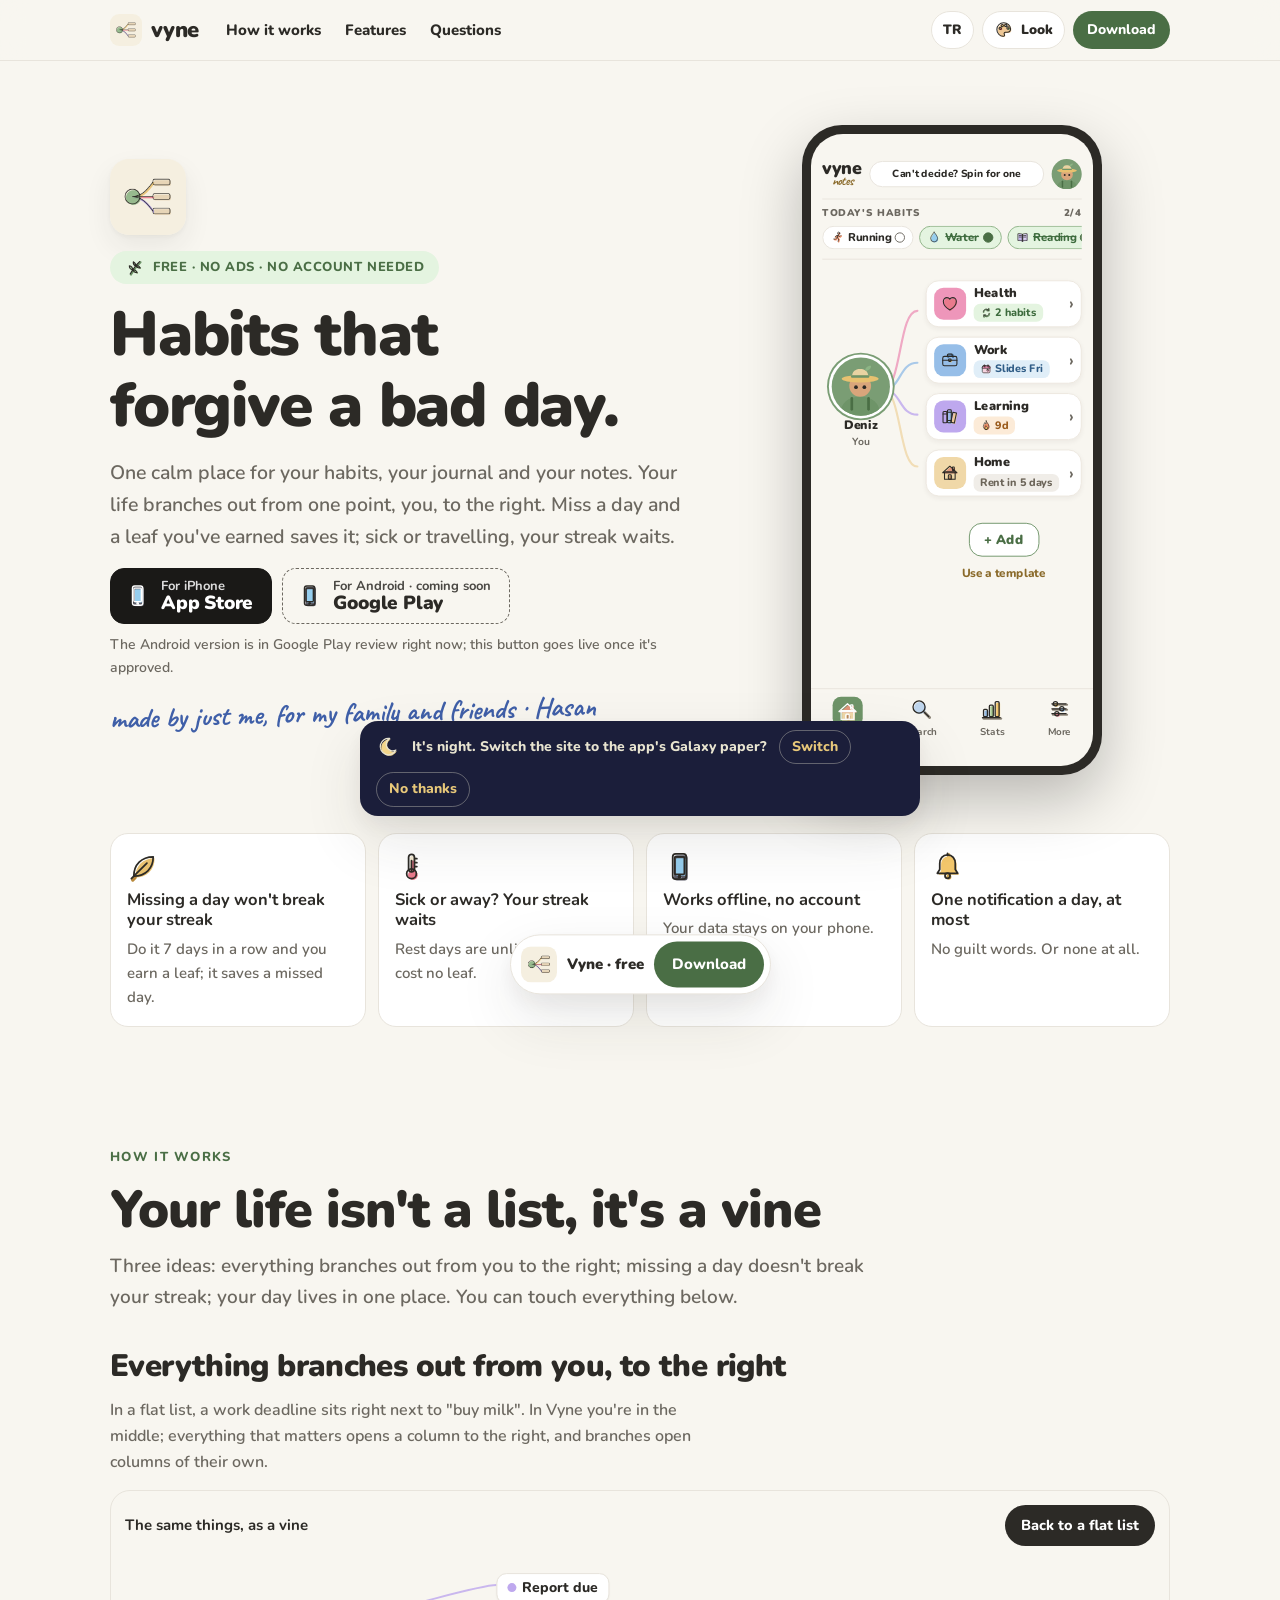
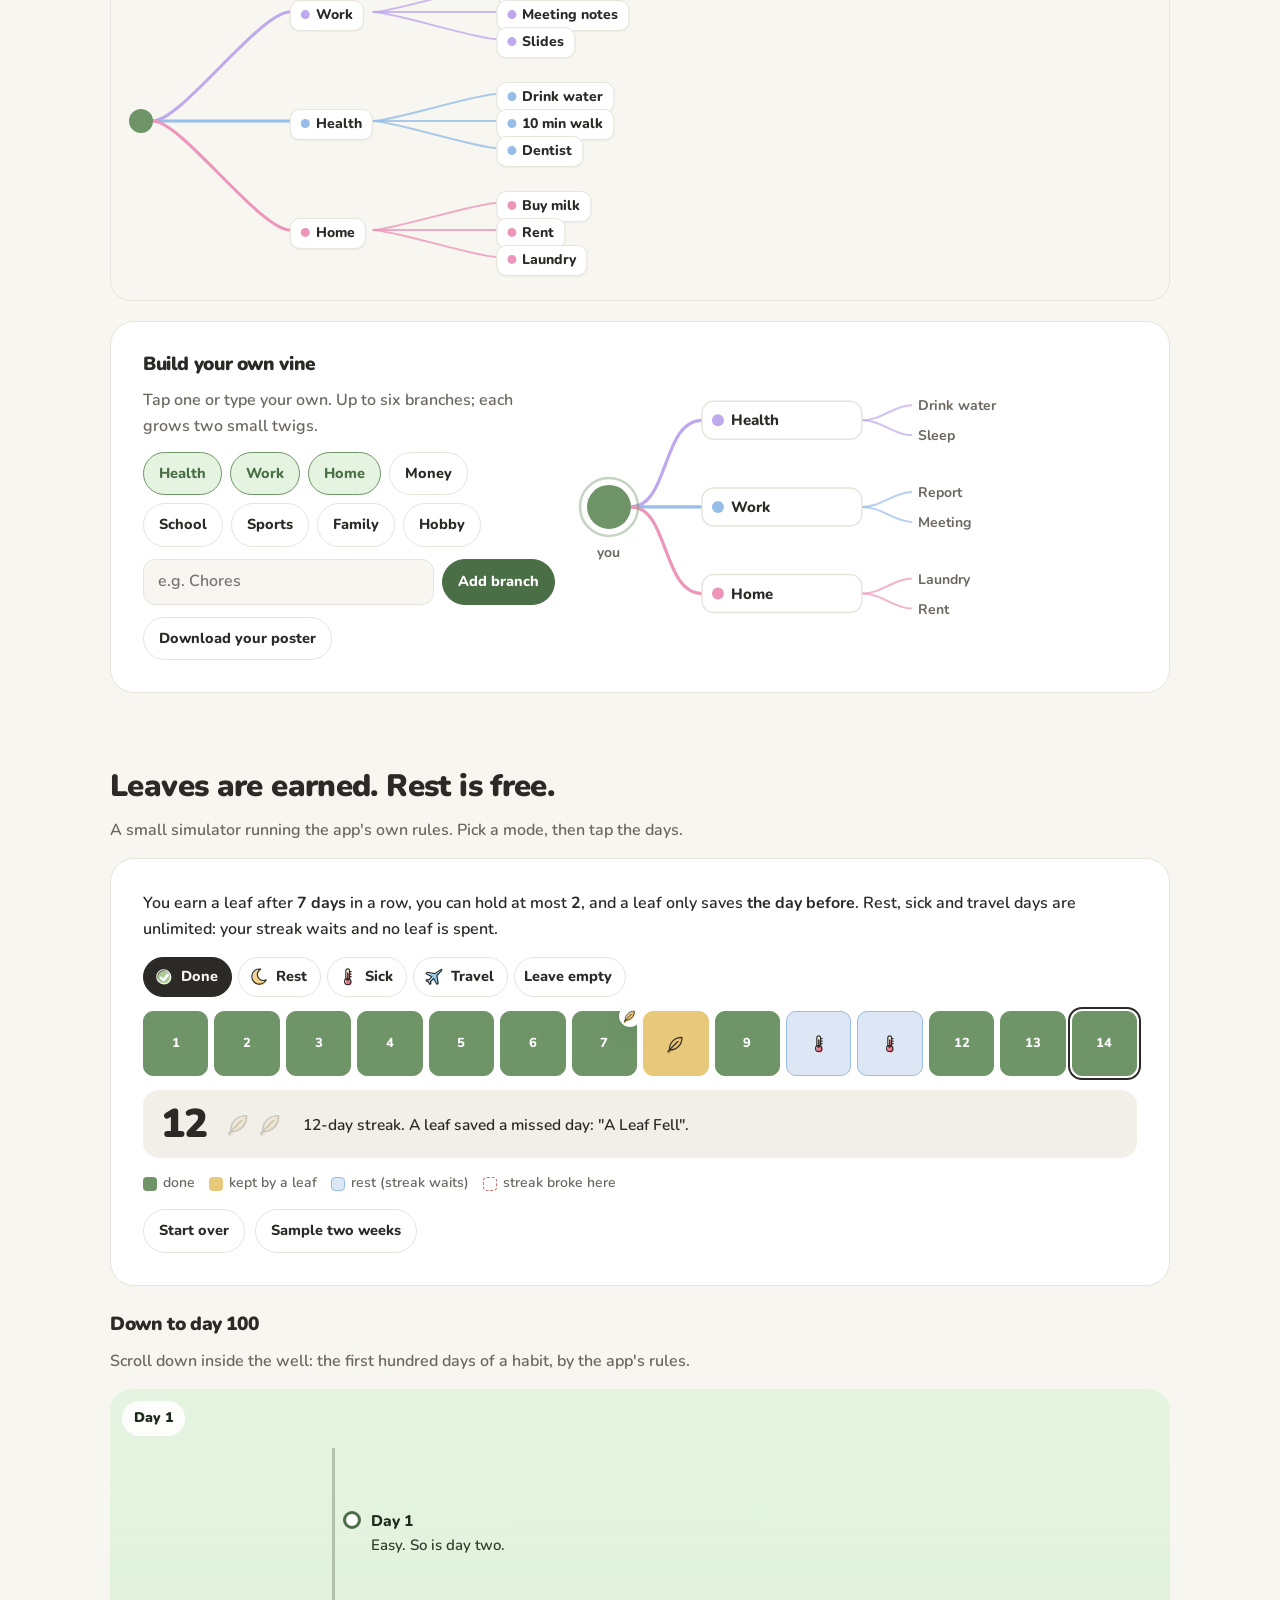
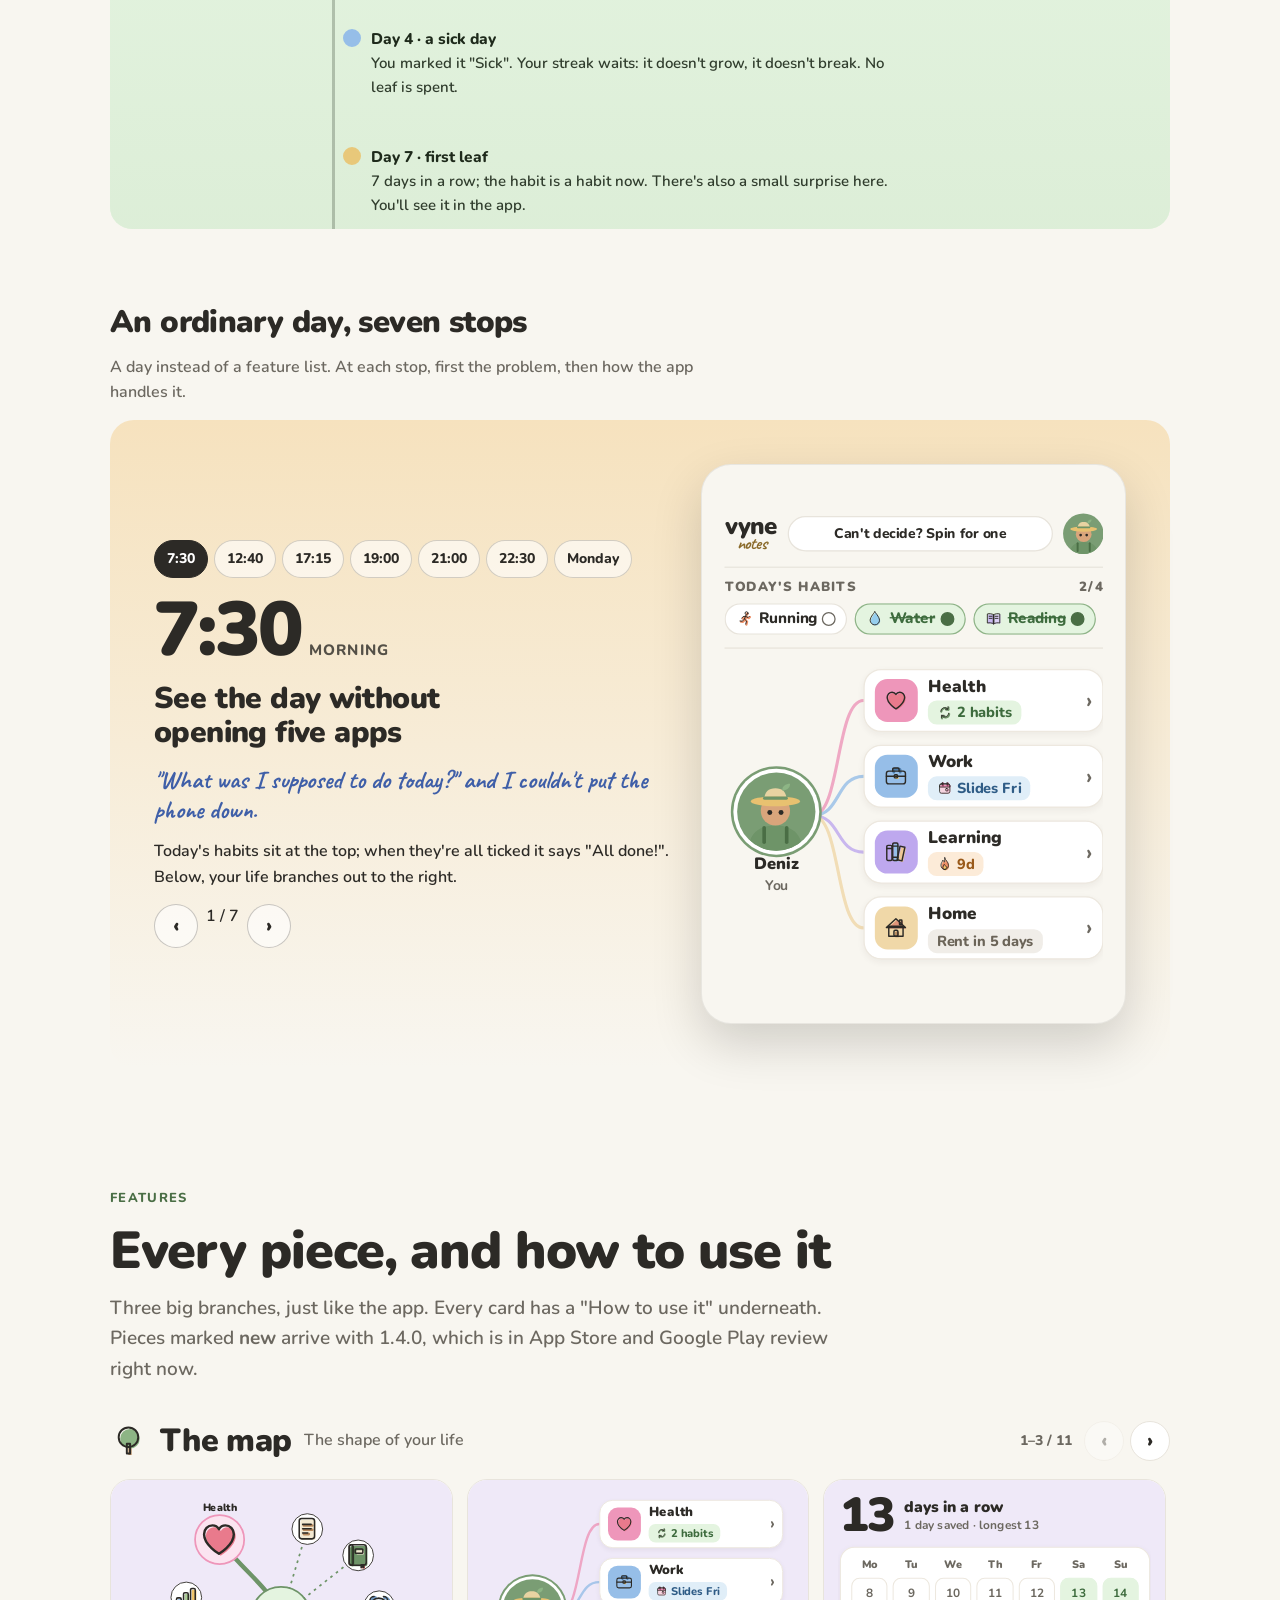
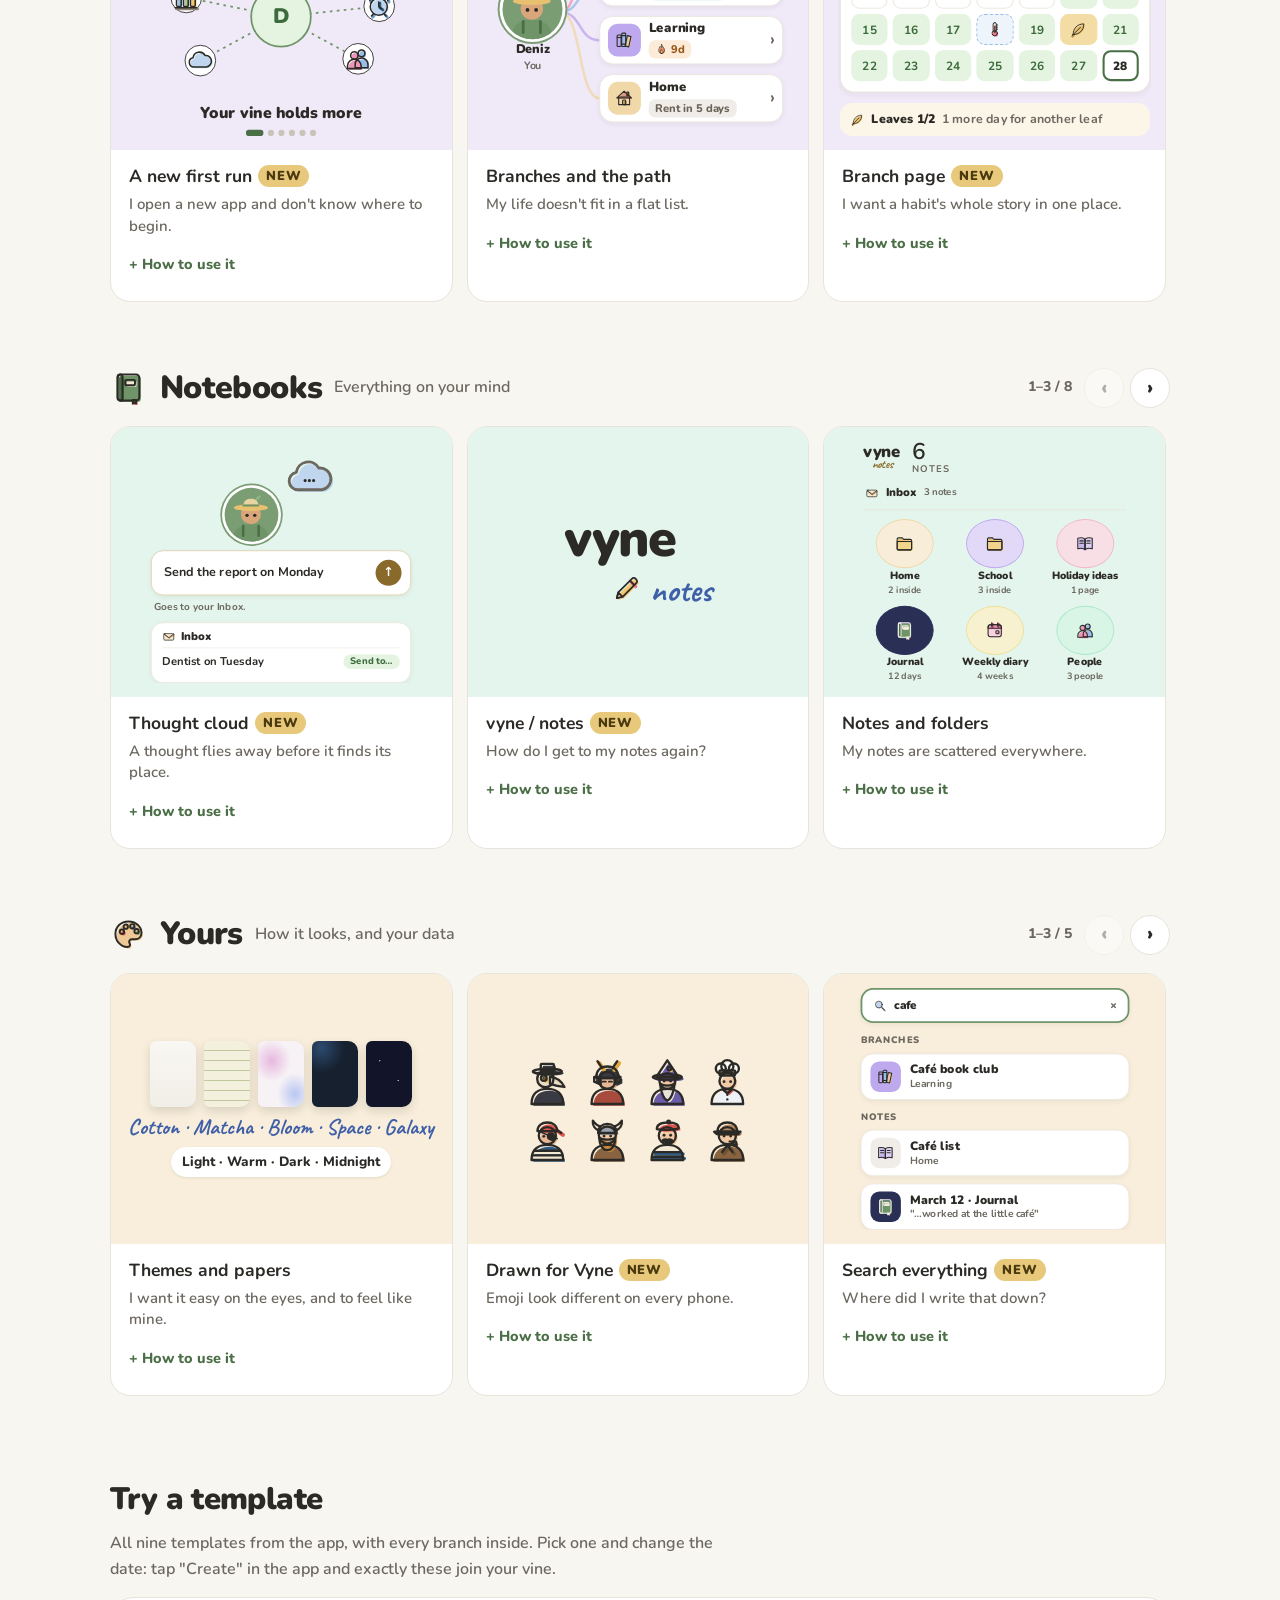
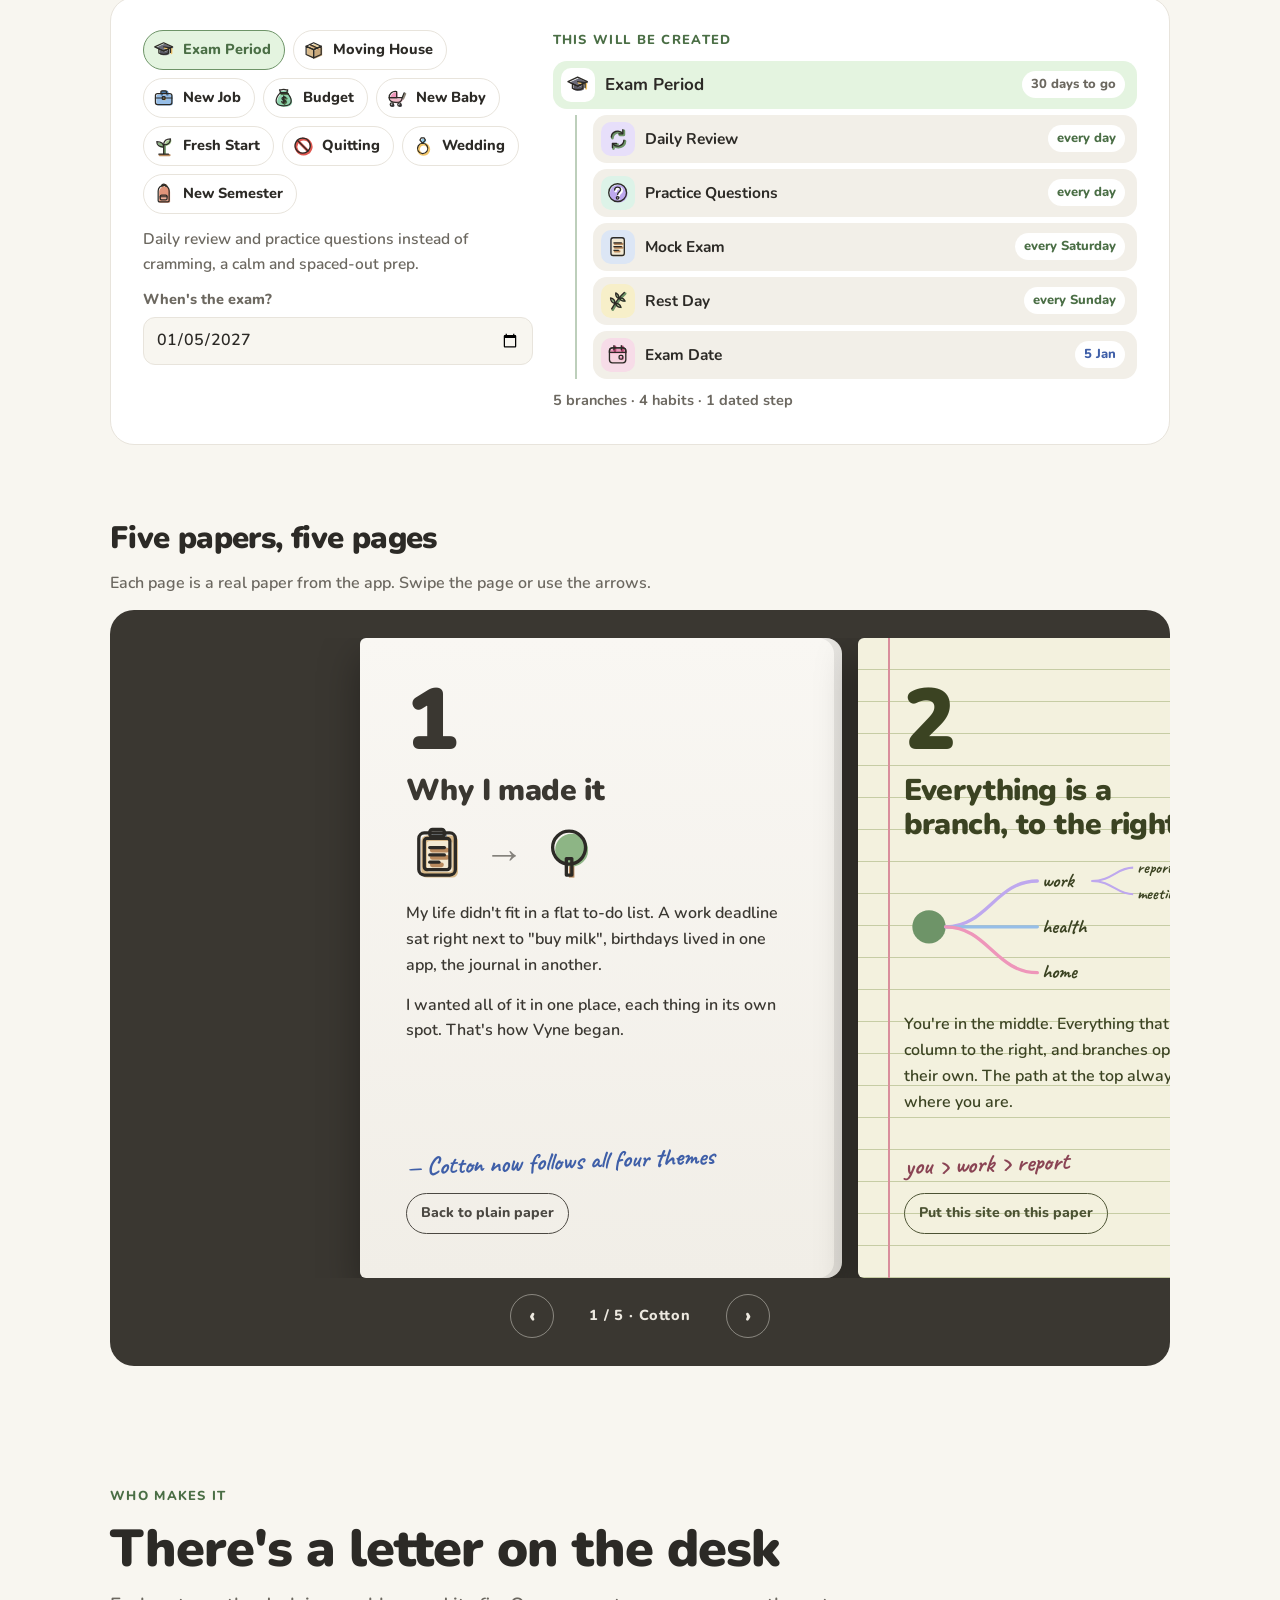
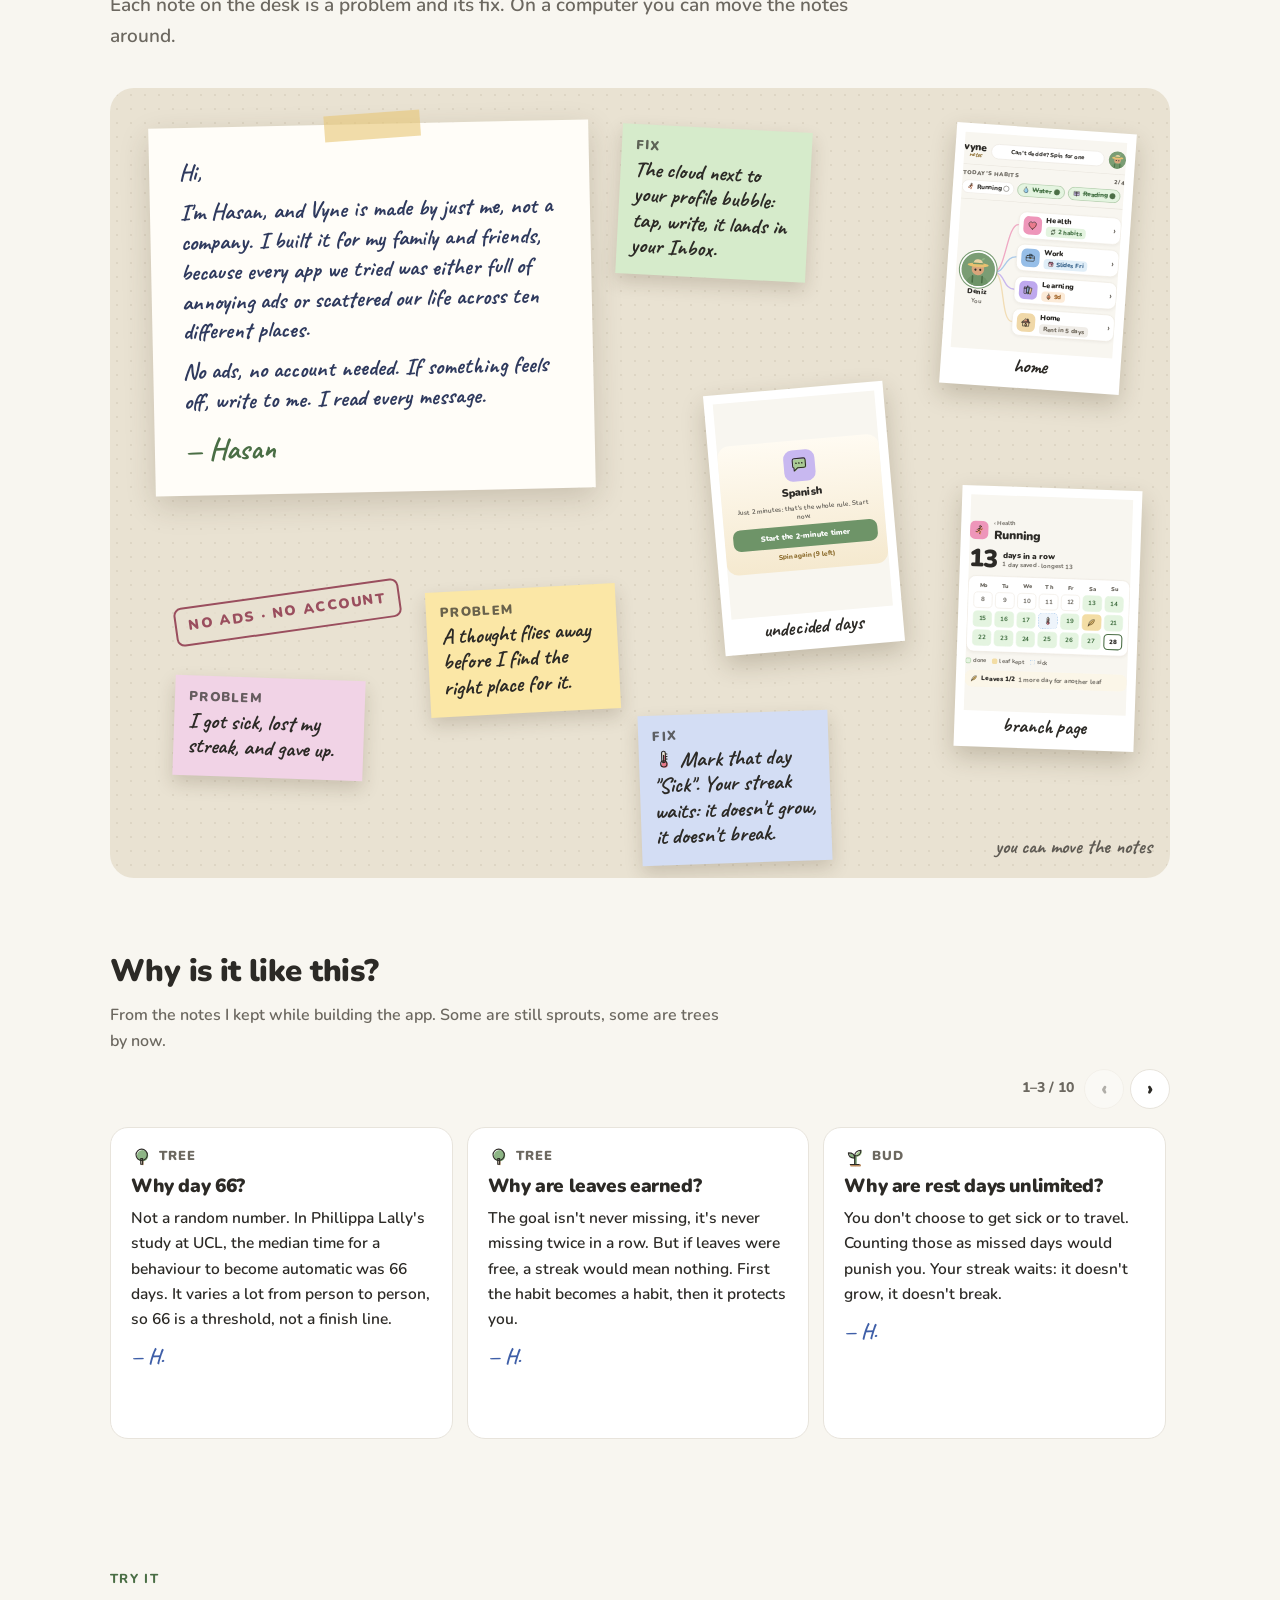
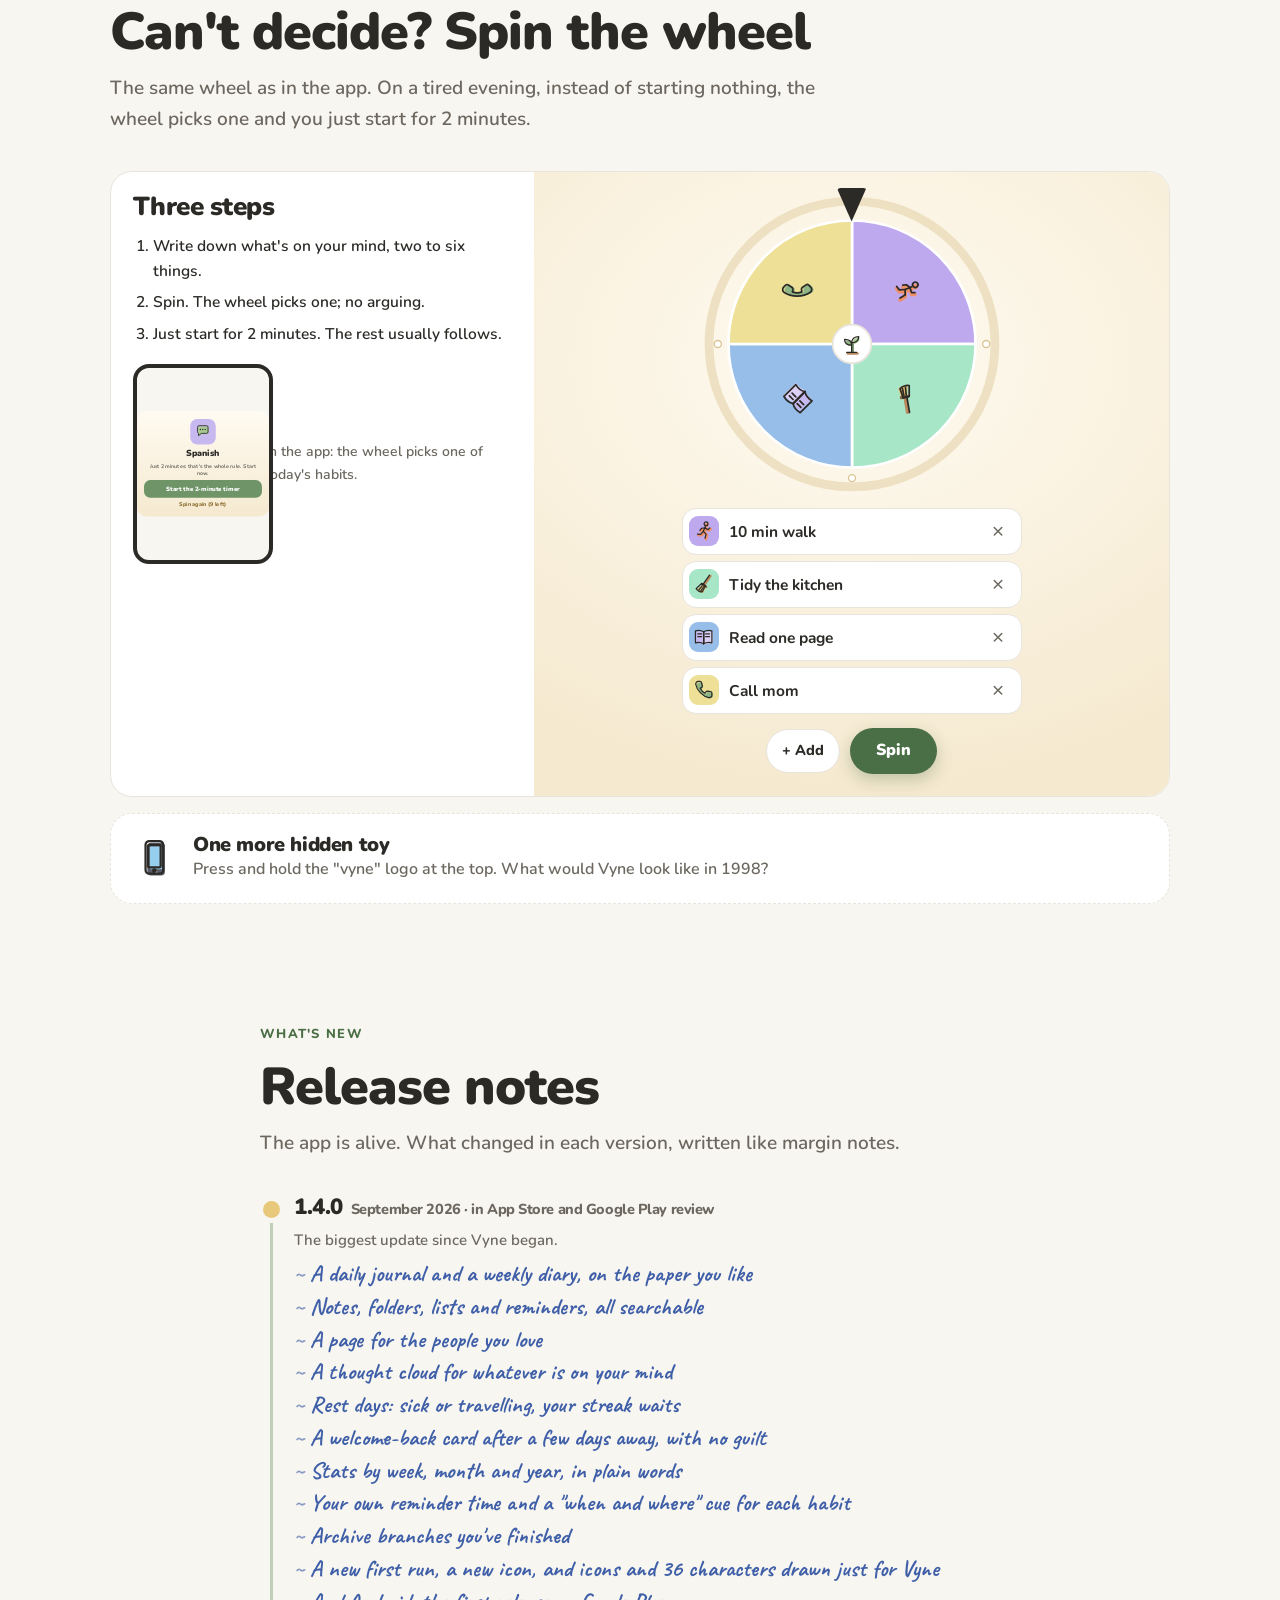
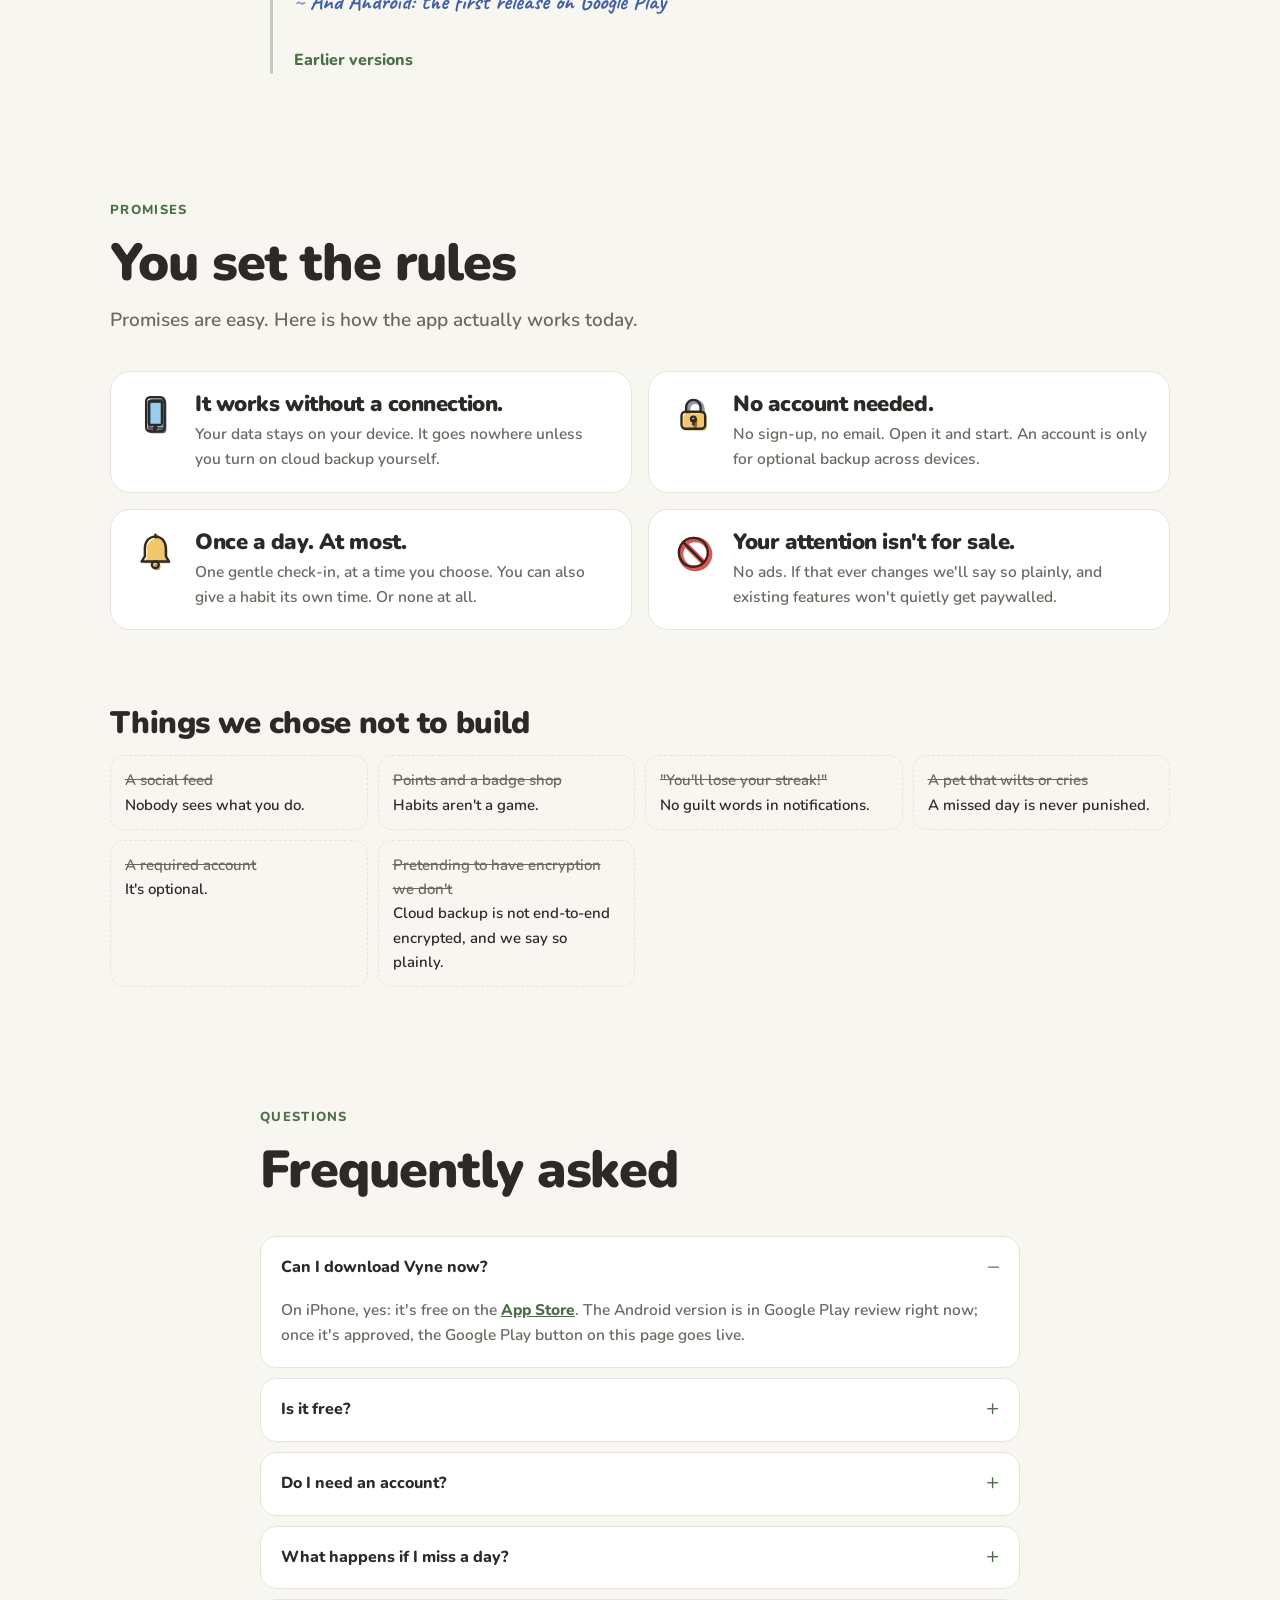
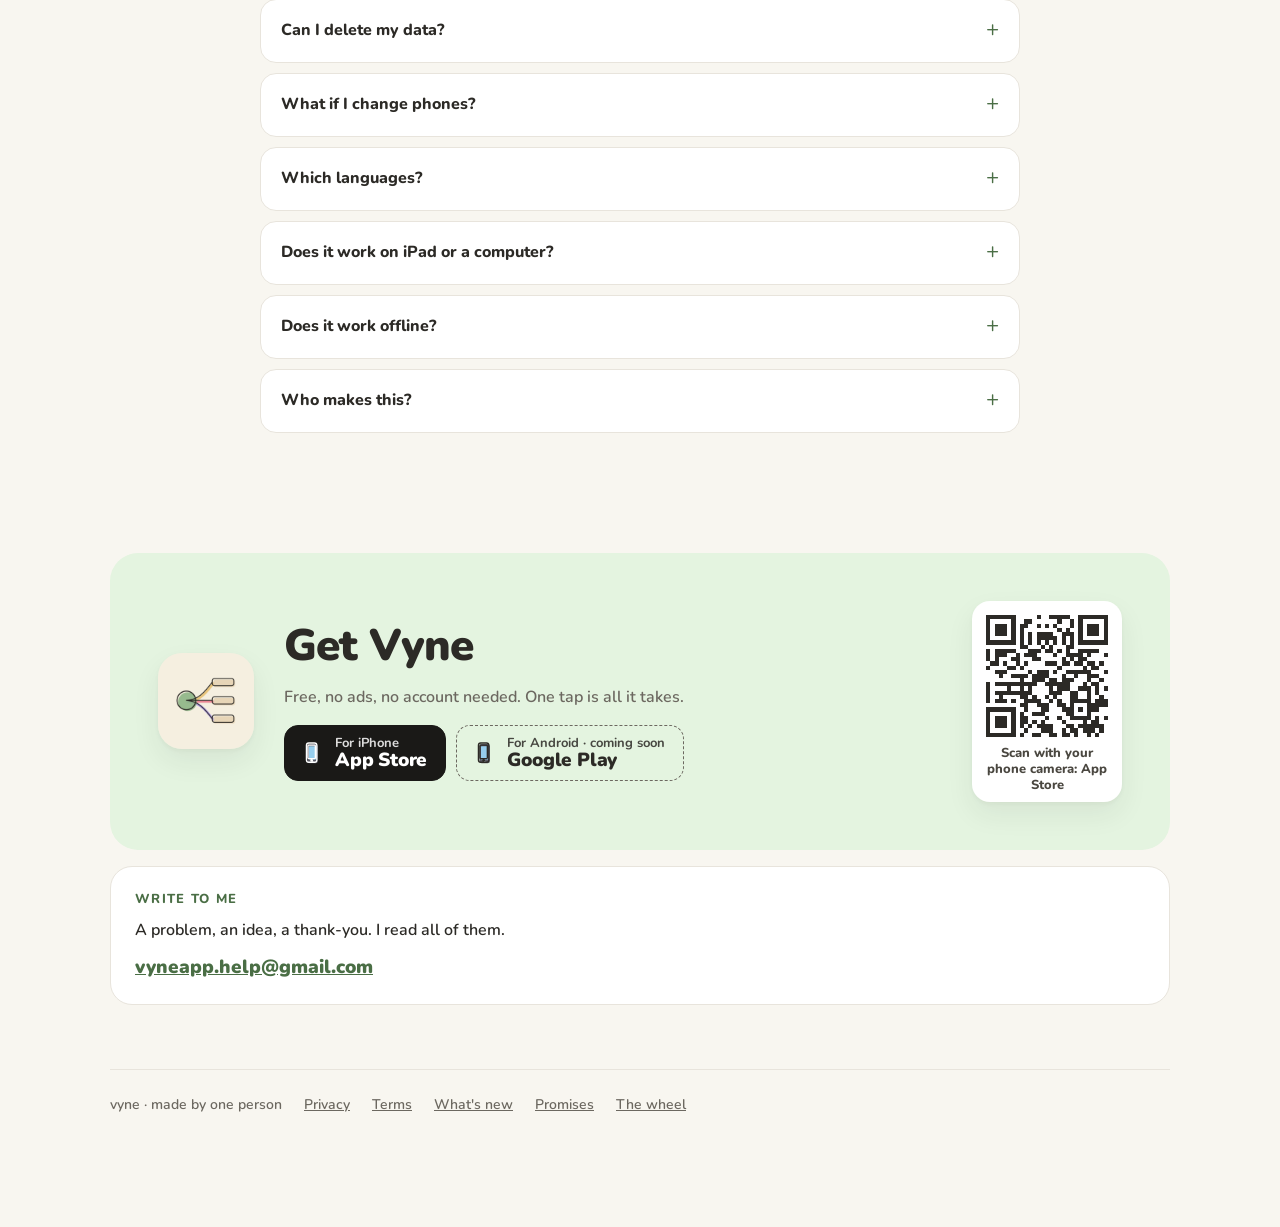
==== index.html @ 429cb6a1 "Site: ekran görüntüleri yerine çizim; bilgisayarda da yana kayan sıralar - Bütün uygulama görselleri" ====
<!doctype html>
<html lang="en">
<head>
<meta charset="utf-8">
<meta name="viewport" content="width=device-width, initial-scale=1, viewport-fit=cover">
<title>Vyne: Habit Tracker & Journal · Habits that forgive a bad day</title>
<meta name="description" content="One calm place for your habits, your journal and your notes. Miss a day and your streak doesn't break. No ads, no account, works offline. iPhone and Android.">
<link rel="canonical" href="https://hasankalkandev.github.io/vyne-website/">
<link rel="alternate" hreflang="tr" href="https://hasankalkandev.github.io/vyne-website/tr/">
<link rel="alternate" hreflang="en" href="https://hasankalkandev.github.io/vyne-website/">
<link rel="alternate" hreflang="x-default" href="https://hasankalkandev.github.io/vyne-website/">
<link rel="icon" href="favicon.svg" type="image/svg+xml">
<link rel="icon" href="favicon.png" sizes="64x64" type="image/png">
<link rel="apple-touch-icon" href="apple-touch-icon.png">
<meta name="theme-color" content="#F8F6F0" media="(prefers-color-scheme: light)">
<meta name="theme-color" content="#1E1C18" media="(prefers-color-scheme: dark)">
<meta name="apple-itunes-app" content="app-id=6790837181">
<meta property="og:title" content="Vyne: Habit Tracker & Journal · Habits that forgive a bad day">
<meta property="og:description" content="One calm place for your habits, your journal and your notes. Miss a day and your streak doesn't break. No ads, no account, works offline.">
<meta property="og:type" content="website">
<meta property="og:url" content="https://hasankalkandev.github.io/vyne-website/">
<meta property="og:locale" content="en_US">
<meta property="og:image" content="https://hasankalkandev.github.io/vyne-website/og-image.png">
<meta property="og:image:width" content="1200">
<meta property="og:image:height" content="630">
<meta property="og:image:alt" content="Vyne: habits that forgive a bad day. The app's home screen.">
<meta name="twitter:card" content="summary_large_image">
<meta name="twitter:title" content="Vyne: Habit Tracker & Journal · Habits that forgive a bad day">
<meta name="twitter:description" content="One calm place for your habits, your journal and your notes. Miss a day and your streak doesn't break.">
<meta name="twitter:image" content="https://hasankalkandev.github.io/vyne-website/og-image.png">
<script>if(/Android/i.test(navigator.userAgent))document.documentElement.classList.add('is-android');</script>
<script type="application/ld+json">{"@context":"https://schema.org","@type":"MobileApplication","name":"Vyne","alternateName":"Vyne: Habit Tracker & Journal","operatingSystem":"iOS","applicationCategory":"LifestyleApplication","inLanguage":["en","tr"],"description":"One calm place for your habits, your journal and your notes. Miss a day and your streak doesn't break.","url":"https://hasankalkandev.github.io/vyne-website/","downloadUrl":"https://apps.apple.com/app/id6790837181","image":"https://hasankalkandev.github.io/vyne-website/app-icon.png","offers":{"@type":"Offer","price":"0","priceCurrency":"USD"}}</script>
<link rel="preload" href="fonts/nunito-latin.woff2" as="font" type="font/woff2" crossorigin>
<style>
/* Fontlar yerel: dış CDN yok (site kuralı). */
@font-face{font-family:'Nunito';font-style:normal;font-weight:200 1000;font-display:swap;
  src:url(fonts/nunito-latin-ext.woff2) format('woff2');
  unicode-range:U+0100-02BA,U+02BD-02C5,U+02C7-02CC,U+02CE-02D7,U+02DD-02FF,U+0304,U+0308,U+0329,U+1D00-1DBF,U+1E00-1E9F,U+1EF2-1EFF,U+2020,U+20A0-20AB,U+20AD-20C0,U+2113,U+2C60-2C7F,U+A720-A7FF;}
@font-face{font-family:'Nunito';font-style:normal;font-weight:200 1000;font-display:swap;
  src:url(fonts/nunito-latin.woff2) format('woff2');
  unicode-range:U+0000-00FF,U+0131,U+0152-0153,U+02BB-02BC,U+02C6,U+02DA,U+02DC,U+0304,U+0308,U+0329,U+2000-206F,U+20AC,U+2122,U+2191,U+2193,U+2212,U+2215,U+FEFF,U+FFFD;}
@font-face{font-family:'Caveat';font-style:normal;font-weight:500;font-display:swap;src:url(fonts/caveat-latin-ext-500.woff2) format('woff2');unicode-range:U+0100-02BA,U+02BD-02C5,U+02C7-02CC,U+02CE-02D7,U+02DD-02FF,U+0304,U+0308,U+0329,U+1D00-1DBF,U+1E00-1E9F,U+1EF2-1EFF,U+2020,U+20A0-20AB,U+20AD-20C0,U+2113,U+2C60-2C7F,U+A720-A7FF;}
@font-face{font-family:'Caveat';font-style:normal;font-weight:500;font-display:swap;src:url(fonts/caveat-latin-500.woff2) format('woff2');unicode-range:U+0000-00FF,U+0131,U+0152-0153,U+02BB-02BC,U+02C6,U+02DA,U+02DC,U+0304,U+0308,U+0329,U+2000-206F,U+20AC,U+2122,U+2191,U+2193,U+2212,U+2215,U+FEFF,U+FFFD;}
@font-face{font-family:'Caveat';font-style:normal;font-weight:700;font-display:swap;src:url(fonts/caveat-latin-ext-700.woff2) format('woff2');unicode-range:U+0100-02BA,U+02BD-02C5,U+02C7-02CC,U+02CE-02D7,U+02DD-02FF,U+0304,U+0308,U+0329,U+1D00-1DBF,U+1E00-1E9F,U+1EF2-1EFF,U+2020,U+20A0-20AB,U+20AD-20C0,U+2113,U+2C60-2C7F,U+A720-A7FF;}
@font-face{font-family:'Caveat';font-style:normal;font-weight:700;font-display:swap;src:url(fonts/caveat-latin-700.woff2) format('woff2');unicode-range:U+0000-00FF,U+0131,U+0152-0153,U+02BB-02BC,U+02C6,U+02DA,U+02DC,U+0304,U+0308,U+0329,U+2000-206F,U+20AC,U+2122,U+2191,U+2193,U+2212,U+2215,U+FEFF,U+FFFD;}
@font-face{font-family:'VT323';font-style:normal;font-weight:400;font-display:swap;src:url(fonts/vt323-latin-400.woff2) format('woff2');}

/* ============================================================
   TOKENS — vyne/src/tokens.js ile aynı değerler.
   Katmanlar: host açık/koyu → sitenin 4 teması (data-vt) → kâğıt (data-paper).
   ============================================================ */
:root{
  --bg:#F8F6F0; --card:#FFFFFF; --card-alt:#F2EFE8; --border:#E8E4DC; --ink:#2C2A26; --slate:#6C6860;
  --green:#6E9468; --green-text:#4A6E45; --green-soft:#E4F4E0; --btn-bg:#4A6E45; --btn-ink:#FFFFFF; --pen:#3F5FA8; --leaf:#E8C87A;
  --shadow:0 2px 4px rgba(44,42,38,.04),0 12px 28px rgba(44,42,38,.07); --shadow-lg:0 8px 20px rgba(44,42,38,.06),0 24px 60px rgba(44,42,38,.11);
  --paper-img:none; --season:#E8C87A; --gfo:1;
  --hand:'Caveat','Segoe Print',cursive; --sans:'Nunito',system-ui,-apple-system,'Segoe UI',sans-serif; --ease:cubic-bezier(.22,.61,.36,1);
}
@media (prefers-color-scheme:dark){ :root:not([data-theme="light"]){ color-scheme:dark;
  --bg:#1E1C18; --card:#2C2A26; --card-alt:#363430; --border:#3C3A36; --ink:#F0EDE8; --slate:#A19E9A;
  --green:#A6CB9E; --green-text:#A6CB9E; --green-soft:#2C3A2C; --btn-bg:#A6CB9E; --btn-ink:#16200F; --pen:#9DB4EA; --gfo:.55;
  --shadow:0 2px 4px rgba(0,0,0,.24),0 12px 28px rgba(0,0,0,.3); --shadow-lg:0 8px 20px rgba(0,0,0,.3),0 24px 60px rgba(0,0,0,.4); } }
:root[data-theme="dark"]{ color-scheme:dark;
  --bg:#1E1C18; --card:#2C2A26; --card-alt:#363430; --border:#3C3A36; --ink:#F0EDE8; --slate:#A19E9A;
  --green:#A6CB9E; --green-text:#A6CB9E; --green-soft:#2C3A2C; --btn-bg:#A6CB9E; --btn-ink:#16200F; --pen:#9DB4EA; --gfo:.55;
  --shadow:0 2px 4px rgba(0,0,0,.24),0 12px 28px rgba(0,0,0,.3); --shadow-lg:0 8px 20px rgba(0,0,0,.3),0 24px 60px rgba(0,0,0,.4); }
:root[data-vt="light"]{ color-scheme:light; --bg:#F8F6F0; --card:#FFFFFF; --card-alt:#F2EFE8; --border:#E8E4DC; --ink:#2C2A26; --slate:#6C6860;
  --green:#6E9468; --green-text:#4A6E45; --green-soft:#E4F4E0; --btn-bg:#4A6E45; --btn-ink:#FFFFFF; --pen:#3F5FA8; --gfo:1;
  --shadow:0 2px 4px rgba(44,42,38,.04),0 12px 28px rgba(44,42,38,.07); --shadow-lg:0 8px 20px rgba(44,42,38,.06),0 24px 60px rgba(44,42,38,.11); }
:root[data-vt="warm"]{ color-scheme:light; --bg:#F5EFE0; --card:#FDF8F0; --card-alt:#F2EFE8; --border:#E8D8C0; --ink:#2C2A26; --slate:#6C6860;
  --green:#6E9468; --green-text:#4A6E45; --green-soft:#E4F4E0; --btn-bg:#4A6E45; --btn-ink:#FFFFFF; --pen:#3F5FA8; --gfo:1;
  --shadow:0 2px 4px rgba(44,42,38,.05),0 12px 28px rgba(44,42,38,.08); --shadow-lg:0 8px 20px rgba(44,42,38,.07),0 24px 60px rgba(44,42,38,.12); }
:root[data-vt="dark"]{ color-scheme:dark; --bg:#1E1C18; --card:#2C2A26; --card-alt:#363430; --border:#3C3A36; --ink:#F0EDE8; --slate:#A19E9A;
  --green:#A6CB9E; --green-text:#A6CB9E; --green-soft:#2C3A2C; --btn-bg:#A6CB9E; --btn-ink:#16200F; --pen:#9DB4EA; --gfo:.55;
  --shadow:0 2px 4px rgba(0,0,0,.24),0 12px 28px rgba(0,0,0,.3); --shadow-lg:0 8px 20px rgba(0,0,0,.3),0 24px 60px rgba(0,0,0,.4); }
:root[data-vt="midnight"]{ color-scheme:dark; --bg:#0F0F0F; --card:#1A1A1A; --card-alt:#242220; --border:#2A2A2A; --ink:#F0EDE8; --slate:#A19E9A;
  --green:#A6CB9E; --green-text:#A6CB9E; --green-soft:#2C3A2C; --btn-bg:#A6CB9E; --btn-ink:#16200F; --pen:#9DB4EA; --gfo:.55;
  --shadow:0 2px 4px rgba(0,0,0,.3),0 12px 28px rgba(0,0,0,.4); --shadow-lg:0 8px 20px rgba(0,0,0,.4),0 24px 60px rgba(0,0,0,.5); }
/* Kâğıtlar: uygulamanın NotepadModal tablosundaki renkler. */
:root[data-paper="matcha"]{ --bg:#F3F1DE; --card:#FBFAF0; --card-alt:#ECEACF; --border:#DDDBBE; --ink:#25290F; --slate:#5E6844; color-scheme:light; --gfo:1;
  --green:#6E9468; --green-text:#4A6E45; --green-soft:#E4F0D6; --btn-bg:#4A6E45; --btn-ink:#fff; --pen:#8A4454;
  --paper-img:repeating-linear-gradient(180deg,transparent 0 31px,rgba(143,160,94,.28) 31px 32px); }
:root[data-paper="bloom"]{ --bg:#F7F2F6; --card:#FFFBFE; --card-alt:#F0E6EF; --border:#E6D6E4; --ink:#3A2340; --slate:#76598A; color-scheme:light; --gfo:1;
  --green:#6E9468; --green-text:#4A6E45; --green-soft:#EDE3F2; --btn-bg:#4A6E45; --btn-ink:#fff; --pen:#6B3F7E;
  --paper-img:radial-gradient(40% 30% at 12% 8%,rgba(231,184,222,.55),transparent 70%),radial-gradient(40% 30% at 90% 30%,rgba(185,199,242,.5),transparent 70%),radial-gradient(35% 25% at 30% 80%,rgba(247,203,176,.45),transparent 70%); }
:root[data-paper="space"]{ --bg:#16202E; --card:#1E2A3B; --card-alt:#243247; --border:#2E3E55; --ink:#E6EAF2; --slate:#A9B4C6; color-scheme:dark; --gfo:.55;
  --green:#9DD4C0; --green-text:#9DD4C0; --green-soft:#1F3A3A; --btn-bg:#9DD4C0; --btn-ink:#10201C; --pen:#9DD4C0;
  --paper-img:radial-gradient(60% 40% at 20% 0%,rgba(44,74,110,.8),transparent 70%); }
:root[data-paper="galaxy"]{ --bg:#12142A; --card:#1B1E3A; --card-alt:#23274A; --border:#2E3358; --ink:#DFE2EC; --slate:#AEB3CC; color-scheme:dark; --gfo:.55;
  --green:#A6CB9E; --green-text:#A6CB9E; --green-soft:#253A2A; --btn-bg:#E8C87A; --btn-ink:#1B1E3A; --pen:#E8C87A;
  --paper-img:radial-gradient(1.2px 1.2px at 10% 20%,#fff8,transparent),radial-gradient(1px 1px at 70% 12%,#fff8,transparent),radial-gradient(1.4px 1.4px at 40% 60%,#fff6,transparent),radial-gradient(1px 1px at 85% 75%,#fff8,transparent),radial-gradient(1.2px 1.2px at 22% 88%,#fff6,transparent),radial-gradient(80% 50% at 70% 0%,rgba(42,47,85,.9),transparent 70%); }

*,*::before,*::after{box-sizing:border-box}
html{scroll-behavior:smooth; scroll-padding-top:120px}
body{background:var(--bg); background-image:var(--paper-img); background-attachment:fixed; color:var(--ink); font-family:var(--sans); font-weight:600; font-size:16px; line-height:1.62;
  margin:0; padding-bottom:calc(110px + env(safe-area-inset-bottom,0px)); -webkit-font-smoothing:antialiased; transition:background-color 420ms var(--ease), color 420ms var(--ease); overflow-x:clip}
h1,h2,h3,h4{font-weight:900; letter-spacing:-.02em; line-height:1.14; margin:0; text-wrap:balance}
p{margin:0}
a{color:var(--green-text)}
button{font:inherit}
img{max-width:100%; height:auto}
:focus-visible{outline:3px solid var(--green); outline-offset:3px; border-radius:6px}
.wrap{max-width:1100px; margin:0 auto; padding-inline:20px}
.narrow{max-width:760px; margin:0 auto; padding-inline:20px}
.hand{font-family:var(--hand); font-weight:700; color:var(--pen)}
.eyebrow{font-size:13px; font-weight:800; letter-spacing:.1em; text-transform:uppercase; color:var(--green-text)}
.muted{color:var(--slate)}
.vh{position:absolute!important; width:1px; height:1px; overflow:hidden; clip:rect(0 0 0 0); white-space:nowrap}
.stack{display:flex; flex-direction:column; gap:12px}
[hidden]{display:none!important}

/* ===== Uygulamanın çizimleri (satır içi SVG) ===== */
svg.g{width:1em; height:1em; display:inline-block; vertical-align:-.16em; color:var(--ink); overflow:visible; flex:none}
svg.g .gf{opacity:var(--gfo)}
.on-light svg.g{color:#2C2A26} .on-light svg.g .gf{opacity:1}
.on-dark svg.g{color:#F0EDE8}
.kicker svg.g{font-size:20px}
.return-card b svg.g{font-size:22px}
.store svg.g{color:#fff} .store .gf{opacity:1} .store.soon svg.g{color:var(--ink)}

/* ===== Üst çubuk ===== */
.top{position:sticky; top:0; z-index:40; background:color-mix(in srgb,var(--bg) 88%,transparent); backdrop-filter:blur(12px); -webkit-backdrop-filter:blur(12px); border-bottom:1px solid var(--border); padding-top:env(safe-area-inset-top,0px)}
.top-in{max-width:1100px; margin:0 auto; padding:10px 20px; display:flex; align-items:center; gap:10px 18px; flex-wrap:wrap}
.brand{flex:none; display:flex; align-items:center; gap:9px; text-decoration:none; color:var(--ink); user-select:none; -webkit-user-select:none; -webkit-touch-callout:none}
.brand img{width:32px; height:32px; border-radius:9px; display:block}
.brand b{font-weight:900; font-size:22px; letter-spacing:-.03em; line-height:1}
.nav{display:flex; align-items:center; gap:4px}
.nav a{color:var(--ink); text-decoration:none; font-weight:800; font-size:15px; padding:8px 10px; border-radius:999px; white-space:nowrap}
.nav a:hover,.nav a[aria-current="true"]{background:var(--green-soft); color:var(--green-text)}
.top-right{margin-left:auto; display:flex; align-items:center; gap:8px; flex:none}
.nav-dl{background:var(--btn-bg); color:var(--btn-ink); text-decoration:none; font-weight:800; font-size:14px; padding:8px 14px; border-radius:999px; white-space:nowrap; min-height:38px; display:inline-flex; align-items:center}
.lang-sw,.look-btn{font-size:13.5px; font-weight:900; color:var(--ink); text-decoration:none; border:1.5px solid var(--border); background:var(--card); padding:6px 11px; border-radius:999px; min-height:38px; display:inline-flex; align-items:center; gap:7px; cursor:pointer}
.lang-sw:hover,.look-btn:hover{border-color:var(--green)}
.look-btn svg.g{font-size:20px}
.look{position:absolute; right:20px; top:calc(100% + 8px); background:var(--card); border:1px solid var(--border); border-radius:18px; box-shadow:var(--shadow-lg); padding:16px; width:min(340px,calc(100vw - 40px)); display:grid; gap:12px; z-index:50}
.look p{font-size:13.5px; color:var(--slate)}
.look h4{font-size:13px; letter-spacing:.08em; text-transform:uppercase; color:var(--slate)}
.chips{display:flex; flex-wrap:wrap; gap:8px}
.chip{display:flex; align-items:center; gap:8px; padding:7px 12px; border-radius:999px; border:1.5px solid var(--border); background:var(--card); color:var(--ink); font-size:14px; font-weight:800; cursor:pointer}
.chip[aria-pressed="true"]{border-color:var(--green); box-shadow:0 0 0 3px var(--green-soft)}
.dot{width:15px; height:15px; border-radius:50%; border:1px solid rgba(128,128,128,.3)}
.switch{display:flex; align-items:center; justify-content:space-between; gap:10px; font-size:14px; font-weight:800}
.switch button{border:1.5px solid var(--border); background:var(--card-alt); color:var(--ink); border-radius:999px; padding:5px 12px; font-size:13.5px; font-weight:800; cursor:pointer}
.switch button[aria-pressed="true"]{background:var(--btn-bg); color:var(--btn-ink); border-color:var(--btn-bg)}
@media (max-width:760px){
  .top-in{padding:8px 16px; gap:6px 10px}
  .nav{order:3; width:100%; justify-content:space-between; margin-inline:-8px}
  .nav a{font-size:14.5px; padding:6px 8px}
  .look-btn .t{display:none}
}
@media (max-width:360px){ .brand b{font-size:19px} .nav-dl{padding:8px 11px} }

/* ===== Mağaza rozetleri ===== */
.stores{display:flex; flex-wrap:wrap; gap:10px; align-items:center}
.store{display:inline-flex; align-items:center; gap:10px; background:#1A1917; color:#FFF; text-decoration:none; border-radius:14px; padding:9px 18px 9px 14px; min-height:56px; border:1.5px solid #1A1917; line-height:1.1}
.store svg{width:26px; height:26px; flex:none}
.store span{display:grid}
.store small{font-size:13px; font-weight:700; opacity:.85}
.store b{font-size:19px; font-weight:900; letter-spacing:-.01em}
.store:hover{transform:translateY(-1px)}
.store.soon{background:transparent; color:var(--ink); border:1.5px dashed var(--slate); cursor:default}
.store.soon:hover{transform:none}
html.is-android .store.play{order:-1}
.store-note{font-size:14px; color:var(--slate); flex-basis:100%}
.store-note a{font-weight:800}

/* ===== Hero ===== */
.hero{display:grid; grid-template-columns:1.15fr .85fr; gap:36px; align-items:center; padding-block:clamp(28px,6vw,64px) 10px}
.hero-copy{display:grid; gap:16px}
.hero-icon{width:76px; height:76px; border-radius:19px; box-shadow:var(--shadow)}
.kicker{justify-self:start; display:inline-flex; gap:8px; align-items:center; font-size:13px; font-weight:800; letter-spacing:.04em; text-transform:uppercase; background:var(--green-soft); color:var(--green-text); padding:6px 15px; border-radius:999px}
.hero h1{font-size:clamp(40px,5.6vw,62px)}
.hero .lede{font-size:clamp(17px,2.1vw,19.5px); color:var(--slate); max-width:48ch}
.sign{font-family:var(--hand); font-size:clamp(23px,3vw,28px); color:var(--pen); transform:rotate(-1.5deg); transform-origin:left}
.return-card{background:var(--card); border:1px solid var(--border); border-left:4px solid var(--green); border-radius:16px; padding:14px 18px; display:grid; gap:4px; max-width:560px}
.return-card b{font-size:17px}
.return-card button{justify-self:start; border:0; background:transparent; color:var(--green-text); font-weight:800; cursor:pointer; padding:6px 0; text-decoration:underline}
.phone{width:min(300px,78vw); aspect-ratio:924/2000; margin:0 auto; border-radius:40px; padding:9px; background:#2C2A26; box-shadow:0 24px 60px rgba(0,0,0,.25); position:relative}
.screen{width:100%; height:100%; border-radius:32px; overflow:hidden; position:relative; background:#F8F6F0}
.screen img{width:100%; height:100%; object-fit:cover; object-position:top; display:block}
@media (max-width:820px){ .hero{grid-template-columns:1fr; gap:28px} .hero .phone{width:min(290px,76vw)} }

/* Süs: tomurcuğu sağa çek, sarmaşık sağa büyüsün. İçerik buna bağlı değil. */

/* ===== Hızlı dört madde ===== */
.quick{display:grid; grid-template-columns:repeat(4,1fr); gap:12px; margin-top:clamp(28px,5vw,48px)}
.quick div{background:var(--card); border:1px solid var(--border); border-radius:18px; padding:16px; display:grid; gap:6px; align-content:start; font-size:15px}
.quick svg.g{font-size:34px}
.quick b{font-size:16.5px; line-height:1.25}
.quick span{color:var(--slate)}
@media (max-width:900px){ .quick{grid-template-columns:1fr 1fr} }

/* ===== Bölümler ===== */
.sec{padding-top:clamp(64px,10vw,120px)}
.sec-head{display:grid; gap:12px; margin-bottom:clamp(22px,4vw,36px); max-width:760px}
.sec-head h2{font-size:clamp(32px,5.4vw,52px)}
.sec-head .lede{font-size:clamp(16.5px,2vw,19px); color:var(--slate)}
.sub{margin-top:clamp(44px,7vw,76px); display:grid; gap:14px}
.sub > h3{font-size:clamp(23px,3.2vw,31px)}
.sub > p.muted{max-width:62ch}
.panel{background:var(--card); border:1px solid var(--border); border-radius:24px; padding:clamp(16px,4vw,32px); display:grid; gap:18px}
.btn2,.pick button{font-size:14.5px; font-weight:800; cursor:pointer; border-radius:999px; padding:9px 15px; border:1.5px solid var(--border); background:var(--card); color:var(--ink); min-height:40px}
.pick button[aria-pressed="true"]{background:var(--green-soft); border-color:var(--green); color:var(--green-text)}
.btn2.primary{background:var(--btn-bg); border-color:var(--btn-bg); color:var(--btn-ink)}
.row-btns{display:flex; gap:10px; align-items:center; flex-wrap:wrap}

/* ===== Nasıl çalışır: düz liste ↔ sarmaşık ===== */
.flat{background:#F8F6F0; color:#2C2A26; border-radius:20px; padding:14px; display:grid; gap:10px; border:1px solid var(--border)}
.flat-top{display:flex; justify-content:space-between; align-items:center; gap:10px; flex-wrap:wrap}
.flat-top b{font-size:15px}
.flip-btn{border:0; background:#2C2A26; color:#fff; border-radius:999px; padding:9px 16px; font-weight:800; font-size:14.5px; cursor:pointer; min-height:40px}
.flipbox{position:relative; width:100%; height:330px}
.it{position:absolute; left:0; top:0; background:#fff; border:1px solid #E8E4DC; border-radius:10px; padding:3px 10px; font-size:14px; font-weight:800; white-space:nowrap; transition:transform 700ms var(--ease); box-shadow:0 1px 2px rgba(0,0,0,.05)}
.it i{display:inline-block; width:9px; height:9px; border-radius:50%; margin-right:6px; background:var(--c)}
.flipbox svg{position:absolute; inset:0; width:100%; height:100%; opacity:0; transition:opacity 500ms}
.flipbox.vine svg{opacity:1}

/* Senin sarmaşığın */
.toy-grid{display:grid; grid-template-columns:.85fr 1.15fr; gap:24px; align-items:center}
@media (max-width:820px){ .toy-grid{grid-template-columns:1fr} }
.pick{display:flex; flex-wrap:wrap; gap:8px}
.addrow{display:flex; gap:8px; flex-wrap:wrap}
.addrow input{font:inherit; font-size:16px; padding:9px 14px; border-radius:12px; border:1.5px solid var(--border); background:var(--bg); color:var(--ink); flex:1; min-width:0}
.vinebox{width:100%}
.vinebox svg{width:100%; height:auto; display:block; overflow:visible}
.vinebox .br{fill:none; stroke-width:3.2; stroke-linecap:round}
.vinebox .nb{fill:var(--card); stroke:var(--border); stroke-width:1.5}
.vinebox text{font-family:var(--sans); font-weight:800; font-size:15px; fill:var(--ink)}
.vinebox text.tw{font-size:14px; font-weight:700; fill:var(--slate)}
.vinebox path.tw{fill:none; stroke-width:2; opacity:.7}
.vinebox .grow{stroke-dasharray:1; stroke-dashoffset:1; animation:grow 700ms var(--ease) forwards}
@keyframes grow{to{stroke-dashoffset:0}}

/* ===== Yaprak ve dinlenme ===== */
.sim{display:grid; gap:14px}
.days{display:grid; grid-template-columns:repeat(14,1fr); gap:6px}
@media (max-width:620px){ .days{grid-template-columns:repeat(7,1fr)} }
.dy{aspect-ratio:1; border-radius:10px; border:1.5px dashed var(--border); background:var(--card-alt); font-size:13px; font-weight:800; color:var(--slate); cursor:pointer; display:grid; place-items:center; padding:0; position:relative}
.dy svg.g{font-size:22px; color:#2C2A26} .dy svg.g .gf{opacity:1}
.dy.done{background:#6E9468; border:1.5px solid #6E9468; color:#fff}
.dy.leaf{background:#E8C87A; border:1.5px solid #E8C87A}
.dy.rest{background:#DCE6F5; border:1.5px solid #96BEE8}
.dy.broken{background:transparent; border:1.5px dashed #C9716F; color:#B0524F}
.dy.today{outline:2px solid var(--ink); outline-offset:2px}
.dy .plus{position:absolute; right:-5px; top:-7px; font-size:15px; background:var(--card); border-radius:50%; width:22px; height:22px; display:grid; place-items:center; box-shadow:var(--shadow)}
.dy .plus svg.g{font-size:16px}
.mode{display:flex; gap:6px; flex-wrap:wrap}
.mode button{border:1.5px solid var(--border); background:var(--card); color:var(--ink); border-radius:999px; padding:6px 13px 6px 9px; font-size:14.5px; font-weight:800; cursor:pointer; display:inline-flex; align-items:center; gap:6px; min-height:40px}
.mode button svg.g{font-size:22px}
.mode button[aria-pressed="true"]{background:var(--ink); color:var(--bg); border-color:var(--ink)}
.mode button[aria-pressed="true"] svg.g{color:var(--bg)}
.status{display:flex; align-items:center; gap:12px 18px; flex-wrap:wrap; background:var(--card-alt); border-radius:16px; padding:14px 18px}
.status .num{font-size:40px; font-weight:900; letter-spacing:-.03em; font-variant-numeric:tabular-nums; line-height:1}
.status .lv{display:flex; gap:4px; font-size:28px}
.status .lv svg{opacity:.22} .status .lv svg.on{opacity:1}
.status .msg{font-size:15.5px; flex:1; min-width:220px}
.legend{display:flex; gap:8px 14px; flex-wrap:wrap; font-size:14px; color:var(--slate)}
.legend span{display:inline-flex; align-items:center; gap:6px}
.legend i{width:14px; height:14px; border-radius:4px; display:inline-block}
.well{border-radius:22px; overflow:hidden; background:#E4F4E0; color:#1E2A1B}
.well-scroll{height:440px; overflow-y:auto; position:relative; overscroll-behavior:contain}
.well-inner{position:relative; height:2700px; background:linear-gradient(180deg,#E4F4E0 0%,#CFE3C8 53%,#3E5E39 60%,#233A20 100%)}
.depth{position:sticky; top:12px; z-index:3; display:inline-block; margin:12px; background:rgba(255,255,255,.9); color:#1E2A1B; font-weight:900; font-size:14px; padding:6px 12px; border-radius:999px; font-variant-numeric:tabular-nums}
.mark{position:absolute; left:22%; right:14px; font-size:15.5px; font-weight:800; display:flex; gap:10px; align-items:flex-start; max-width:560px}
.mark .dotm{flex:none; width:18px; height:18px; border-radius:50%; background:#fff; border:3px solid #4A6E45; margin-top:3px}
.mark.leaf .dotm{background:#E8C87A; border-color:#E8C87A}
.mark.rest .dotm{background:#96BEE8; border-color:#96BEE8}
.mark.deep{color:#F0EDE8}
.mark small{display:block; font-size:15px; font-weight:600; opacity:.9}
.rope{position:absolute; left:calc(22% - 11px); top:0; bottom:0; width:3px; background:rgba(30,42,27,.25)}
@media (max-width:560px){ .mark{left:44px} .rope{left:33px} }

/* ===== Bir günümüz ===== */
.day{--sky1:#F6E2BE; --sky2:#F8F6F0; background:linear-gradient(180deg,var(--sky1),var(--sky2)); color:#2C2A26; border-radius:24px; display:grid; grid-template-columns:1.1fr .9fr; gap:28px; padding:clamp(18px,4vw,44px); transition:background 600ms}
.day.night{color:#F0EDE8}
@media (max-width:820px){ .day{grid-template-columns:1fr} }
.day-copy{display:flex; flex-direction:column; gap:14px; justify-content:center}
.clock{font-size:clamp(46px,7vw,76px); font-weight:900; letter-spacing:-.04em; font-variant-numeric:tabular-nums; line-height:1}
.clock small{font-size:15px; font-weight:800; letter-spacing:.08em; text-transform:uppercase; opacity:.8; margin-left:8px}
.day h4{font-size:clamp(22px,2.8vw,30px)}
.dert{font-family:var(--hand); font-size:25px; line-height:1.2; color:#3F5FA8}
.day.night .dert{color:#AFC3F0}
.how{font-size:16px}
.stops{display:flex; flex-wrap:wrap; gap:6px}
.stops button{border:1.5px solid rgba(44,42,38,.2); background:rgba(255,255,255,.6); color:#2C2A26; border-radius:999px; padding:6px 12px; font-size:14px; font-weight:800; cursor:pointer; font-variant-numeric:tabular-nums; min-height:38px}
.stops button[aria-current="true"]{background:#2C2A26; color:#fff; border-color:#2C2A26}
.day.night .stops button{background:rgba(255,255,255,.08); color:#F0EDE8; border-color:rgba(255,255,255,.3)}
.day.night .stops button[aria-current="true"]{background:#F0EDE8; color:#12142A}
.day-nav{display:flex; gap:8px}
.day-nav button{width:44px; height:44px; border-radius:50%; border:1.5px solid rgba(44,42,38,.25); background:rgba(255,255,255,.6); color:#2C2A26; font-size:20px; font-weight:900; cursor:pointer}
.day.night .day-nav button{background:rgba(255,255,255,.08); color:#F0EDE8; border-color:rgba(255,255,255,.3)}
.day .phone{width:min(290px,74vw)}
.cap{font-size:13.5px; text-align:center; margin-top:10px; opacity:.8}
/* Çizilmiş ekranlar: bulut ve günlük (gerçek kare gelene kadar) */
.scr{position:absolute; inset:0; padding:26px 18px; display:flex; flex-direction:column; gap:12px; font-size:14px; color:#2C2A26; background:#F8F6F0}
.scr .logo{display:flex; align-items:center; gap:10px}
.scr .pbub{width:56px; height:56px; border-radius:50%; background:#6E9468; display:grid; place-items:center; flex:none; box-shadow:0 0 0 5px #DCEBD6}
.scr .pbub svg.g{font-size:32px; color:#2C2A26}
.scr .cloudb{position:relative; display:flex; align-items:center; gap:6px; background:#fff; border-radius:24px; padding:8px 14px; box-shadow:0 6px 16px rgba(0,0,0,.08); font-weight:800}
.scr .cloudb svg.g{font-size:26px}
.scr .field{background:#fff; border:1.5px solid #E8E4DC; border-radius:14px; padding:12px; color:#2C2A26; font-weight:800}
.scr .field small{display:block; color:#6C6860; font-weight:700; font-size:13px}
.scr h5{font-size:16px; margin:6px 0 0; display:flex; align-items:center; gap:8px}
.scr h5 svg.g{font-size:24px}
.scr .row{background:#fff; border-radius:12px; padding:10px 12px; display:flex; gap:8px; align-items:center; box-shadow:0 1px 2px rgba(0,0,0,.05); font-weight:700}
.scr .row svg.g{font-size:24px}
.scr .tagx{font-size:13px; font-weight:800; padding:2px 9px; border-radius:999px; background:#E4F4E0; color:#3E5E3A; margin-left:auto; white-space:nowrap}
.scr.jr{background:radial-gradient(120% 60% at 70% 10%,#2A2F55,transparent 60%),#12142A; color:#DFE2EC}
.scr.jr .big{font-size:52px; font-weight:900; letter-spacing:-.04em; line-height:.9}
.scr.jr .q{font-weight:800; color:#E8C87A; display:flex; gap:8px; align-items:flex-start}
.scr.jr .q svg.g{font-size:26px; color:#F0EDE8}
.scr.jr .w{font-family:var(--hand); font-size:23px; line-height:1.2; color:#DFE2EC; border-bottom:1px dashed rgba(223,226,236,.3); padding-bottom:8px}
.scr.jr .ago{margin-top:auto; background:rgba(255,255,255,.07); border-radius:14px; padding:10px 12px; font-size:14px}
.scr.jr .ago svg.g{font-size:22px; color:#F0EDE8}

/* ===== Özellikler: her kartta bir görsel ===== */
.group{display:grid; gap:14px; margin-top:clamp(34px,5vw,56px)}
.group-head{display:flex; align-items:center; gap:12px; flex-wrap:wrap}
.group-head svg.g{font-size:38px}
.group-head h3{font-size:clamp(24px,3.4vw,32px)}
.feats{display:grid; grid-template-columns:repeat(auto-fill,minmax(310px,1fr)); gap:14px}
@media (max-width:420px){ .feats{grid-template-columns:1fr} }
.feat{background:var(--card); border:1px solid var(--border); border-radius:20px; overflow:hidden; display:flex; flex-direction:column}
.scene{height:270px; position:relative; overflow:hidden; background:var(--sc,#F2EFE8); color:#2C2A26; display:grid; place-items:center; padding:16px}
.scene svg.g{color:#2C2A26} .scene svg.g .gf{opacity:1}
.scene.shot{padding:0; place-items:start center; background:linear-gradient(180deg,var(--sc,#F2EFE8),#F8F6F0)}
.scene.shot img{width:72%; margin-top:18px; border-radius:18px 18px 0 0; box-shadow:0 10px 30px rgba(44,42,38,.18); border:5px solid #2C2A26; border-bottom:0}
.scene.shot.low{place-items:end center}
.scene.shot.low img{margin:0 0 18px; border-radius:0 0 18px 18px; border:5px solid #2C2A26; border-top:0}
.fbody{padding:16px 18px 18px; display:grid; gap:6px; align-content:start}
.fbody b{font-size:17.5px; line-height:1.25}
.fbody b em{font-style:normal; font-size:13px; font-weight:900; letter-spacing:.06em; text-transform:uppercase; background:var(--leaf); color:#4A3A10; padding:2px 8px; border-radius:999px; margin-left:6px; vertical-align:2px; white-space:nowrap}
.fbody .fdert{font-size:15px; color:var(--slate); line-height:1.45}
.fbody details{margin-top:4px}
.fbody summary{cursor:pointer; font-weight:800; font-size:14.5px; color:var(--green-text); list-style:none; padding:6px 0}
.fbody summary::-webkit-details-marker{display:none}
.fbody summary::before{content:"+ "} .fbody details[open] summary::before{content:"\2013 "}
.fbody ol{margin:4px 0 0; padding-left:20px; display:grid; gap:4px; font-size:15px}

/* Sahne parçaları (uygulamanın çizim dili) */
.sn{display:flex; align-items:center; justify-content:center; gap:10px; flex-wrap:wrap; font-size:14px; font-weight:800; text-align:center; width:100%}
.sn .col{display:grid; gap:8px; justify-items:center}
.sn .big svg.g,.sn svg.g.big{font-size:64px}
.sn .mid svg.g{font-size:40px}
.sn .ui{background:#fff; border-radius:14px; padding:9px 12px; box-shadow:0 2px 6px rgba(44,42,38,.08); display:flex; align-items:center; gap:8px; text-align:left; font-size:14px; line-height:1.3}
.sn .ui svg.g{font-size:26px}
.sn .ui small{display:block; font-weight:700; color:#6C6860; font-size:13px}
.sn .hand{font-size:22px; line-height:1.1}
.scene .on-dark svg.g{color:#F0EDE8} .scene .on-dark svg.g .gf{opacity:.85}
.sn .pill{border-radius:999px; background:#fff; padding:4px 11px; box-shadow:0 1px 3px rgba(44,42,38,.1); font-size:13.5px; display:inline-flex; gap:5px; align-items:center}
.sn .pill svg.g{font-size:20px}
.sn .buds{display:flex; align-items:center; gap:0}
.sn .buds i{width:36px; height:36px; border-radius:50%; background:#fff; display:grid; place-items:center; box-shadow:0 2px 5px rgba(44,42,38,.12); margin-left:-2px}
.sn .buds i svg.g{font-size:24px}
.sn .buds s{display:block; width:14px; height:3px; background:#6E9468; opacity:.6}
.sn .strip{display:grid; grid-template-columns:repeat(7,34px); gap:5px}
.sn .strip i{height:34px; border-radius:9px; background:#6E9468; display:grid; place-items:center}
.sn .strip i.r{background:#DCE6F5; border:1.5px solid #96BEE8}
.sn .strip i.l{background:#E8C87A}
.sn .strip i.e{background:transparent; border:1.5px dashed #B8B2A6}
.sn .strip i svg.g{font-size:24px}
.sn .week{display:grid; gap:3px; width:min(240px,100%); text-align:left; background:#FBFAF0; border-radius:10px; padding:10px 12px; box-shadow:0 2px 6px rgba(44,42,38,.08)}
.sn .week span{display:flex; gap:10px; font-size:13.5px; border-bottom:1px solid #E6E3CC; padding-bottom:2px}
.sn .week span b{width:26px; color:#8A4454; font-weight:900}
.sn .week span em{font-family:var(--hand); font-style:normal; font-size:18px; line-height:1}
.sn .chars{display:grid; grid-template-columns:repeat(4,1fr); gap:10px 14px}
.sn .chars svg.g{font-size:46px}
.sn .papers{display:flex; gap:8px}
.sn .papers i{width:46px; height:66px; border-radius:6px 10px 10px 6px; box-shadow:0 4px 10px rgba(44,42,38,.15); display:block}

/* ===== Şablon denemesi ===== */
.tpl{display:grid; grid-template-columns:.8fr 1.2fr; gap:20px}
@media (max-width:760px){ .tpl{grid-template-columns:1fr} }
.tpl select,.tpl input{font:inherit; font-size:16px; padding:9px 12px; border-radius:12px; border:1.5px solid var(--border); background:var(--bg); color:var(--ink); width:100%}
.tpl-pick{display:flex; flex-wrap:wrap; gap:8px}
.tpl-pick button{display:inline-flex; align-items:center; gap:7px; font-size:14.5px; font-weight:800; cursor:pointer; border-radius:999px; padding:6px 13px 6px 8px; border:1.5px solid var(--border); background:var(--card); color:var(--ink); min-height:40px}
.tpl-pick button svg.g{font-size:24px}
.tpl-pick button[aria-pressed="true"]{background:var(--green-soft); border-color:var(--green); color:var(--green-text)}
.tpl-desc{font-size:15.5px; color:var(--slate)}
.tpl-out{display:grid; gap:10px; align-content:start}
.tpl-sum{font-size:14.5px; color:var(--slate); font-weight:700}
.tree{display:grid; gap:6px}
.tn{display:flex; align-items:center; gap:10px; background:var(--card-alt); border-radius:14px; padding:7px 12px 7px 8px; position:relative; min-height:46px}
.tn .gi{width:34px; height:34px; border-radius:10px; background:var(--c,#E4F4E0); display:grid; place-items:center; flex:none}
.tn .gi svg.g{font-size:26px; color:#2C2A26} .tn .gi svg.g .gf{opacity:1}
.tn b{font-size:15.5px; line-height:1.25}
.tn .tag{margin-left:auto; font-size:13px; font-weight:800; padding:3px 9px; border-radius:999px; background:var(--card); color:var(--slate); white-space:nowrap}
.tn .tag.h{color:var(--green-text)} .tn .tag.d{color:var(--pen)}
.tn.root{background:var(--green-soft)} .tn.root b{font-size:17px}
.tree .kids{display:grid; gap:6px; margin-left:22px; padding-left:16px; border-left:2.5px solid color-mix(in srgb,var(--green) 45%,transparent)}
@media (max-width:420px){ .tn{flex-wrap:wrap} .tn .tag{margin-left:44px} }
.draftnote{font-family:var(--hand); font-size:18px; color:var(--pen)}

/* ===== Kâğıtlar: kaydırılabilen defter ===== */
.book{border-radius:24px; padding:clamp(14px,3vw,28px) 0; background:#3A3731}
.pages{display:grid; grid-auto-flow:column; grid-auto-columns:min(560px,86%); gap:16px; overflow-x:auto; scroll-snap-type:x mandatory; padding-inline:max(16px,calc(50% - 280px)); scrollbar-width:none; overscroll-behavior-x:contain; align-items:stretch}
.pages::-webkit-scrollbar{display:none}
.pg{scroll-snap-align:center; border-radius:6px 16px 16px 6px; position:relative; overflow:hidden; box-shadow:-8px 0 0 rgba(0,0,0,.08) inset,0 18px 40px rgba(0,0,0,.35); padding:clamp(22px,5vw,44px) clamp(20px,5vw,46px); display:flex; flex-direction:column; gap:14px}
.pg > *{position:relative}
.pg .no{font-size:clamp(52px,9vw,86px); font-weight:900; letter-spacing:-.05em; line-height:.9}
.pg h4{font-size:clamp(22px,3.2vw,30px)}
.pg p{font-size:16px}
.pg .margin{font-family:var(--hand); font-size:clamp(21px,2.6vw,25px); line-height:1.2; transform:rotate(-2deg); margin-top:auto; padding-top:8px}
.pg.cotton{color:#3A3731; background:linear-gradient(180deg,#F9F7F3,#F1EEE7)} .pg.cotton .margin{color:#3F5FA8}
.pg.matcha{color:#3B4322; background:#F3F1DE repeating-linear-gradient(180deg,transparent 0 31px,rgba(143,160,94,.45) 31px 32px)} .pg.matcha .margin{color:#8A4454}
.pg.matcha::before{content:""; position:absolute; top:0; bottom:0; left:clamp(12px,3vw,30px); width:2px; background:#D98E9C}
.pg.bloom{color:#4A2F55; background:radial-gradient(60% 45% at 18% 20%,#E7B8DE,transparent 70%),radial-gradient(55% 45% at 85% 70%,#B9C7F2,transparent 70%),radial-gradient(40% 35% at 40% 95%,#F7CBB0,transparent 70%),#F7F2F6} .pg.bloom .margin{color:#6B3F7E}
.pg.space{color:#E6EAF2; background:radial-gradient(80% 60% at 20% 10%,#2C4A6E,transparent 65%),#16202E} .pg.space .margin{color:#9DD4C0}
.pg.galaxy{color:#DFE2EC; background:radial-gradient(120% 60% at 70% 10%,#2A2F55,transparent 60%),#12142A} .pg.galaxy .margin{color:#E8C87A}
.pg-art{display:flex; align-items:center; gap:14px; font-size:64px; font-family:var(--hand)}
.pg-art span{font-size:40px; opacity:.6}
.pg.galaxy .pg-art svg.g{color:#F0EDE8}
.stars{position:absolute!important; inset:0; width:100%; height:100%; pointer-events:none}
.mini-cal{display:grid; grid-template-columns:repeat(10,1fr); gap:5px; max-width:300px}
.mini-cal i{aspect-ratio:1; border-radius:4px; background:#826395; opacity:.8}
.mini-cal i.l{background:#E8C87A; opacity:1} .mini-cal i.r{background:#96BEE8; opacity:1}
.folders{display:grid; grid-template-columns:repeat(3,1fr); gap:12px; max-width:320px}
.folders div{aspect-ratio:1; border-radius:50%; display:grid; place-items:center; align-content:center; gap:2px; text-align:center; font-weight:800; font-size:13.5px; background:rgba(255,255,255,.1); border:1.5px solid rgba(230,234,242,.35)}
.folders svg.g{font-size:26px; color:#E6EAF2}
.book-nav{display:flex; align-items:center; justify-content:center; gap:16px; margin-top:16px; color:#ECE8DF}
.book-nav button{font-weight:900; font-size:20px; width:44px; height:44px; border-radius:50%; border:1.5px solid rgba(236,232,223,.45); background:transparent; color:#ECE8DF; cursor:pointer}
.book-nav .pn{font-size:14.5px; font-weight:800; letter-spacing:.06em; min-width:140px; text-align:center; font-variant-numeric:tabular-nums}

/* ===== Kim yapıyor: masa ===== */
.desk{position:relative; min-height:790px; border-radius:24px; background:#E9E2D2; overflow:hidden; color:#2C2A26; background-image:radial-gradient(rgba(120,100,70,.10) 1px,transparent 1.2px); background-size:14px 14px}
.letter{position:absolute; left:4%; top:36px; width:min(440px,88%); background:#FFFDF8; padding:30px 30px 26px; box-shadow:0 10px 30px rgba(60,45,20,.18); transform:rotate(-1.2deg); font-family:var(--hand); font-size:23px; line-height:1.3; color:#2F3A5E; z-index:2}
.letter p+p{margin-top:10px}
.letter .sig{margin-top:14px; font-size:30px; color:#4A6E45}
.tape{position:absolute; width:96px; height:26px; background:rgba(232,200,122,.62); top:-11px; left:40%; transform:rotate(-3deg)}
.polaroid{position:absolute; margin:0; background:#fff; padding:9px 9px 36px; box-shadow:0 10px 24px rgba(60,45,20,.22); width:180px}
.polaroid img{width:100%; aspect-ratio:924/1300; object-fit:cover; object-position:top; display:block; background:#eee}
.polaroid figcaption{position:absolute; bottom:6px; left:0; right:0; text-align:center; font-family:var(--hand); font-size:20px; color:#2C2A26}
.sticky{position:absolute; width:190px; padding:14px 14px 16px; font-family:var(--hand); font-size:22px; line-height:1.15; color:#2C2A26; box-shadow:0 8px 18px rgba(60,45,20,.18); cursor:grab; touch-action:none; user-select:none; z-index:3}
.sticky small{display:block; font-family:var(--sans); font-size:13px; font-weight:900; letter-spacing:.1em; text-transform:uppercase; opacity:.7; margin-bottom:4px}
.sticky svg.g{font-size:22px; color:#2C2A26}
.s-y{background:#FBE7A6} .s-g{background:#D6EBCB} .s-p{background:#F1D3E6} .s-b{background:#D3DDF4}
.stamp{position:absolute; border:2.5px solid #9A4E5E; color:#9A4E5E; font-weight:900; font-size:14px; letter-spacing:.12em; text-transform:uppercase; padding:6px 12px; border-radius:8px; transform:rotate(-8deg); background:rgba(233,226,210,.7)}
.desk-hint{position:absolute; bottom:14px; right:18px; font-family:var(--hand); font-size:20px; color:#5F5B54}
/* Telefonda masa: temiz bir sütun, üst üste binme yok */
@media (max-width:760px){
  .desk{min-height:0; padding:22px 16px 26px; display:grid; gap:18px; grid-template-columns:1fr 1fr}
  .desk > *{position:relative!important; left:auto!important; right:auto!important; top:auto!important}
  .letter{grid-column:1 / -1; width:auto; font-size:22px; padding:26px 22px 22px}
  .polaroid{width:auto; transform:rotate(-1.5deg)!important}
  .polaroid:nth-of-type(2){transform:rotate(1.5deg)!important}
  .sticky{width:auto; cursor:default; touch-action:auto; transform:none!important; font-size:21px}
  .stamp{grid-column:1 / -1; justify-self:center; transform:rotate(-4deg)}
  .desk-hint,.d-hide{display:none}
}

/* ===== Neden böyle ===== */
.garden{display:grid; grid-template-columns:repeat(auto-fill,minmax(300px,1fr)); gap:14px}
.gnote{background:var(--card); border:1px solid var(--border); border-radius:18px; padding:18px 20px; display:grid; gap:8px; align-content:start}
.gnote .stage{font-size:13px; font-weight:900; letter-spacing:.08em; text-transform:uppercase; color:var(--slate); display:flex; align-items:center; gap:6px}
.gnote .stage svg.g{font-size:22px}
.gnote h4{font-size:19px}
.gnote p{font-size:15.5px}
.gnote .by{font-family:var(--hand); font-size:21px; color:var(--pen)}

/* ===== Oyuncaklar ===== */
.games{display:grid; gap:16px}
.game{display:grid; grid-template-columns:.8fr 1.2fr; border-radius:22px; overflow:hidden; border:1px solid var(--border); background:var(--card)}
@media (max-width:820px){ .game{grid-template-columns:minmax(0,1fr)} }
.game .gc{padding:20px 22px; display:flex; flex-direction:column; gap:8px}
.game .gc h4{font-size:clamp(20px,2.6vw,26px)}
.game .gs{min-height:320px; display:grid; grid-template-columns:minmax(0,1fr); place-items:center; padding:18px; position:relative}
.wheelstage{background:radial-gradient(90% 70% at 50% 30%,#FFFBF2,#F5E9CF); color:#2C2A26; gap:14px; align-content:center; padding:22px 16px!important}
.wheel-wrap{position:relative; width:min(300px,78vw); aspect-ratio:1; margin:0 auto}
.wheel{width:100%; height:100%; display:block; overflow:visible}
.wheel .sl{stroke:#fff; stroke-width:3; transition:opacity 300ms}
.wheel.picked .sl:not(.win){opacity:.35}
.wheel .gw{color:#2C2A26} .wheel .gw .gf{opacity:1}
.pointer{position:absolute; left:50%; top:-6px; width:30px; height:34px; margin-left:-15px; transform-origin:50% 8px; z-index:2}
.pointer::before{content:""; position:absolute; inset:0; background:#2C2A26; clip-path:polygon(50% 100%,0 0,100% 0); border-radius:4px}
.pointer.flick{animation:flick 160ms ease-out}
@keyframes flick{0%{transform:rotate(0)}40%{transform:rotate(-16deg)}100%{transform:rotate(0)}}
.wlist{display:grid; gap:6px; width:100%; max-width:340px; margin:0 auto}
.wrow2{display:flex; align-items:center; gap:8px; background:#fff; border:1.5px solid #E8E4DC; border-radius:14px; padding:4px 6px 4px 6px}
.wrow2 .sw{width:30px; height:30px; border-radius:9px; display:grid; place-items:center; flex:none}
.wrow2 .sw svg.g{font-size:24px; color:#2C2A26} .wrow2 .sw svg.g .gf{opacity:1}
.wrow2 input{width:0; font:inherit; font-size:15.5px; font-weight:700; border:0; background:transparent; color:#2C2A26; flex:1; min-width:0; padding:6px 2px}
.wrow2 input:focus{outline:none} .wrow2:focus-within{border-color:#6E9468}
.wrow2 button{border:0; background:transparent; color:#6C6860; font-size:20px; width:34px; height:34px; border-radius:50%; cursor:pointer}
.spin{border:0; background:#4A6E45; color:#fff; border-radius:999px; padding:10px 26px; font-weight:900; font-size:16px; cursor:pointer; min-height:44px; box-shadow:0 6px 16px rgba(74,110,69,.3)}
.spin:disabled{opacity:.6; cursor:default}
.wres{display:grid; grid-template-columns:auto 1fr auto; gap:4px 12px; align-items:center; background:#fff; border-radius:18px; padding:12px 14px; box-shadow:0 8px 24px rgba(60,45,20,.12); width:min(360px,100%); margin:0 auto}
.wres .ic{width:44px; height:44px; border-radius:12px; display:grid; place-items:center; grid-row:1 / 3}
.wres .ic svg.g{font-size:34px; color:#2C2A26} .wres .ic svg.g .gf{opacity:1}
.wres b{font-size:17px; line-height:1.2}
.wres span{font-size:14px; color:#6C6860}
.wres .ring{grid-row:1 / 3; grid-column:3; width:58px; height:58px; position:relative}
.wres .ring svg{width:100%; height:100%; transform:rotate(-90deg)}
.wres .ring em{position:absolute; inset:0; display:grid; place-items:center; font-style:normal; font-weight:900; font-size:14px; font-variant-numeric:tabular-nums}
.wres .acts{grid-column:1 / -1; display:flex; gap:8px; justify-content:flex-end; margin-top:6px}
.wres .acts button{font-size:14px; font-weight:800; border-radius:999px; padding:7px 14px; border:1.5px solid #E8E4DC; background:#fff; color:#2C2A26; cursor:pointer; min-height:38px}
.secret{background:var(--card); border:1.5px dashed var(--border); border-radius:22px; padding:20px 22px; display:grid; gap:8px; align-content:center}
.secret svg.g{font-size:44px}

/* ===== Yenilikler ===== */
.log{position:relative; display:grid; gap:26px; padding-left:34px}
.log::before{content:""; position:absolute; left:10px; top:6px; bottom:6px; width:3px; border-radius:3px; background:var(--green); opacity:.4}
.ver{position:relative; display:grid; gap:8px}
.ver::before{content:""; position:absolute; left:-31px; top:6px; width:17px; height:17px; border-radius:50%; background:var(--green); box-shadow:0 0 0 5px var(--bg)}
.ver.review::before{background:var(--leaf)}
.ver h4{font-size:22px}
.ver h4 small{font-size:14.5px; color:var(--slate); font-weight:800; margin-left:8px}
.ver ul{margin:0; padding-left:0; list-style:none; display:grid; gap:4px; font-family:var(--hand); font-size:23px; line-height:1.25; color:var(--pen)}
.ver ul li::before{content:"~ "; opacity:.6}

/* ===== Sözlerimiz ===== */
.vows{display:grid; grid-template-columns:1fr 1fr; gap:16px}
@media (max-width:720px){ .vows{grid-template-columns:1fr} }
.vow{background:var(--card); border:1px solid var(--border); border-radius:20px; padding:20px 22px; display:grid; grid-template-columns:auto 1fr; gap:4px 16px; align-items:start}
.vow svg.g{font-size:46px; grid-row:1 / 3}
.vow h4{font-size:clamp(19px,2.4vw,22px)}
.vow p{color:var(--slate); font-size:15.5px}
.nots{display:grid; grid-template-columns:repeat(auto-fill,minmax(230px,1fr)); gap:10px}
.nots div{border:1.5px dashed var(--border); border-radius:14px; padding:12px 14px; font-size:15px}
.nots s{color:var(--slate)}

/* ===== Sorular ===== */
.faq{display:grid; gap:10px}
.faq details{background:var(--card); border:1px solid var(--border); border-radius:16px; padding:2px 20px}
.faq summary{cursor:pointer; font-weight:800; font-size:16px; padding:16px 0; list-style:none; display:flex; justify-content:space-between; gap:14px}
.faq summary::-webkit-details-marker{display:none}
.faq summary::after{content:"+"; font-size:22px; font-weight:400; color:var(--green-text); line-height:1}
.faq details[open] summary::after{content:"\2013"}
.faq p{color:var(--slate); font-size:15.5px; margin-bottom:18px}
.faq p a{font-weight:800}

/* ===== İndir ===== */
.dlband{background:var(--green-soft); border-radius:28px; padding:clamp(24px,5vw,48px); display:grid; grid-template-columns:auto 1fr; gap:22px 30px; align-items:center}
.dlband img{width:96px; height:96px; border-radius:24px; box-shadow:var(--shadow)}
.dlband h2{font-size:clamp(28px,4.4vw,44px)}
.dlband .stack{gap:14px}
@media (max-width:620px){ .dlband{grid-template-columns:1fr} }
.contact{margin-top:16px; background:var(--card); border:1px solid var(--border); border-radius:22px; padding:22px 24px; display:grid; gap:8px}
.contact a.mail{font-weight:900; font-size:19px; word-break:break-all}

/* ===== Alt dok: tek dokunuşla indir ===== */
.dock{position:fixed; left:0; right:0; bottom:0; z-index:45; padding:10px 16px calc(10px + env(safe-area-inset-bottom,0px)); pointer-events:none; display:flex; justify-content:center; transform:translateY(130%); transition:transform 320ms var(--ease)}
.dock.show{transform:none}
.dock-in{pointer-events:auto; display:flex; align-items:center; gap:10px; background:var(--card); border:1px solid var(--border); box-shadow:var(--shadow-lg); border-radius:999px; padding:6px 6px 6px 10px; max-width:100%}
.dock-in img{width:36px; height:36px; border-radius:10px}
.dock-in .t{font-weight:900; font-size:15px; white-space:nowrap}
.dock .btn{display:inline-flex; align-items:center; gap:8px; background:var(--btn-bg); color:var(--btn-ink); font-weight:800; font-size:15px; padding:11px 18px; border-radius:999px; text-decoration:none; white-space:nowrap; min-height:44px}
@media (max-width:400px){ .dock-in .t{display:none} }

footer{margin-top:64px; border-top:1px solid var(--border); padding-top:24px; font-size:14px; color:var(--slate); display:flex; flex-wrap:wrap; gap:12px 22px; align-items:center}
footer a{color:var(--slate)}

/* ===== VyneOS (gizli, logoya basılı tut) ===== */
.os-wrap{position:fixed; inset:0; z-index:70; background:rgba(20,20,18,.55); display:grid; place-items:center; padding:16px}
.os{width:min(680px,100%); border-radius:18px; overflow:hidden; border:2px solid #111; background:#9DB8A0; background-image:radial-gradient(rgba(255,255,255,.18) 1px,transparent 1.2px); background-size:10px 10px; color:#111; font-family:'VT323',ui-monospace,monospace}
.menubar{display:flex; gap:16px; background:#fff; border-bottom:2px solid #111; padding:3px 12px; font-size:20px; align-items:center}
.menubar button{margin-left:8px; font-family:inherit; font-size:20px; border:2px solid #111; background:#fff; cursor:pointer; padding:0 8px}
.desktop{position:relative; height:420px}
.icon{position:absolute; width:80px; text-align:center; font-size:19px; cursor:pointer; background:none; border:0; color:#111; font-family:inherit}
.icon svg.g{display:block; margin:0 auto 2px; font-size:36px; color:#111}
.win{position:absolute; width:220px; background:#fff; border:2px solid #111; box-shadow:4px 4px 0 #111; font-size:20px; line-height:1.15}
.win .tb{display:flex; align-items:center; gap:6px; border-bottom:2px solid #111; padding:2px 6px; cursor:grab; touch-action:none; background:repeating-linear-gradient(180deg,#fff 0 2px,#111 2px 3px)}
.win .tb b{background:#fff; padding:0 6px; margin:0 auto; font-weight:400}
.win .tb button{width:16px; height:16px; border:2px solid #111; background:#fff; padding:0; cursor:pointer}
.win .bd{padding:8px 10px}
@media (max-width:560px){ .win{width:180px} .desktop{height:400px} }
.leafrain{position:fixed; inset:0; pointer-events:none; z-index:60; overflow:hidden}
.leafrain span{position:absolute; top:-40px; font-size:28px; animation:fall linear forwards}
@keyframes fall{to{transform:translateY(110vh) rotate(540deg)}}
@media (prefers-reduced-motion:reduce){ *{animation:none!important; transition:none!important} html{scroll-behavior:auto} .vinebox .grow{stroke-dashoffset:0} }

/* ===== 2026-09-30: gerçek ekranlar, telefonda kısa sayfa ===== */
/* Bildirim şeritleri sayfayı itmez: altta, kapatılabilir */
.toasts{position:fixed; left:12px; right:12px; bottom:calc(84px + env(safe-area-inset-bottom,0px)); z-index:46; display:grid; gap:8px; justify-items:center; pointer-events:none}
.toast{pointer-events:auto; display:flex; align-items:center; gap:8px 12px; flex-wrap:wrap; max-width:560px; border-radius:18px; padding:9px 10px 9px 16px; box-shadow:var(--shadow-lg); font-weight:800; font-size:14px}
.lang-toast{background:var(--green-soft); border:1px solid var(--border)}
.lang-hint{color:var(--green-text); text-decoration:none}
.tclose{border:0; background:transparent; color:var(--slate); font-size:20px; width:32px; height:32px; border-radius:50%; cursor:pointer}
.night-chip{background:#1B1E3A; color:#E8E4D0}
.night-chip svg.g{color:#E8E4D0; font-size:24px}
.night-chip button{border:1.5px solid rgba(232,228,208,.35); background:transparent; color:#E8C87A; border-radius:999px; padding:5px 12px; cursor:pointer; font-size:14px; font-weight:800}
@media (max-width:820px){ .hero-icon{display:none} .hero{padding-top:18px} }

/* Bir gün: uygulamanın o anki kısmının çizimi; telefonda tek ekranda */
.dvis{position:relative; height:560px; border-radius:30px; background:#F8F6F0; border:1px solid rgba(44,42,38,.08); box-shadow:0 20px 50px rgba(0,0,0,.16)}
.dvis .mock{position:absolute; inset:22px}
.day.night .dvis{background:#12142A}
@media (max-width:820px){
  .day{grid-template-columns:auto minmax(0,1fr); grid-template-areas:"stops stops" "clock title" "vis vis" "dert dert" "how how" "nav nav"; column-gap:14px; row-gap:10px; padding:14px; align-items:center}
  .day-copy{display:contents}
  .day .stops{grid-area:stops; flex-wrap:nowrap; overflow-x:auto; scrollbar-width:none; margin-inline:-14px; padding:2px 14px 4px}
  .day .stops::-webkit-scrollbar{display:none}
  .day .stops button{flex:none}
  .day .phonebox{grid-area:vis}
  .dvis{height:270px; border-radius:22px; box-shadow:0 10px 26px rgba(0,0,0,.12)}
  .dvis .mock{inset:12px}
  .day .clock{grid-area:clock; font-size:36px}
  .day .clock small{display:block; margin:4px 0 0; font-size:13px}
  .day h4{grid-area:title; font-size:19px}
  .day .dert{grid-area:dert; font-size:20px}
  .day .how{grid-area:how; font-size:15.5px}
  .day .day-nav{grid-area:nav; justify-content:space-between; align-items:center}
}
/* Özellikler ve "Neden böyle?": her yerde yana kayan sıra (bilgisayarda 3 kart + oklar) */
.feats,.garden{display:grid; grid-template-columns:none; grid-auto-flow:column; grid-auto-columns:calc((100% - 28px) / 3); column-gap:14px; overflow-x:auto; scroll-snap-type:x mandatory; scrollbar-width:none; overscroll-behavior-x:contain; padding:4px 2px 10px}
.feats::-webkit-scrollbar,.garden::-webkit-scrollbar{display:none}
.feat,.gnote{scroll-snap-align:start}
.swipehint{font-size:14px; font-weight:800; color:var(--slate); margin-left:auto; font-variant-numeric:tabular-nums}
.rowbar{display:flex; align-items:center; gap:10px}
.rownav{display:inline-flex; gap:6px}
.rownav button{width:40px; height:40px; border-radius:50%; border:1.5px solid var(--border); background:var(--card); color:var(--ink); font-size:20px; font-weight:900; cursor:pointer}
.rownav button:disabled{opacity:.35; cursor:default}
@media (max-width:980px){ .feats,.garden{grid-auto-columns:calc((100% - 14px) / 2)} }
@media (max-width:620px){
  .feats,.garden{grid-auto-columns:84%; margin-inline:-20px; padding:4px 20px 8px; scroll-padding-inline:20px}
  .rownav{display:none}
  .group-head{flex-wrap:nowrap}
  .group-head .muted{display:none}
}
/* Kâğıtlar: sayfadan siteye */
.pg-apply{align-self:flex-start; margin-top:4px; font:inherit; font-size:14px; font-weight:800; border-radius:999px; padding:8px 14px; cursor:pointer; border:1.5px solid currentColor; background:transparent; color:inherit; opacity:.9}
.pg-apply:hover{opacity:1}

/* Çark: adımlar ve uygulamadaki hâli */
.steps{margin:4px 0 0; padding-left:20px; display:grid; gap:6px; font-size:15.5px}
.inapp{margin:10px 0 0; display:grid; grid-template-columns:120px 1fr; gap:12px; align-items:center}
.inapp img{width:120px; border-radius:16px; border:4px solid #2C2A26; box-shadow:var(--shadow)}
.inapp figcaption{font-size:14px; color:var(--slate)}
.secret{display:grid}
@media (max-width:820px){ .inapp{grid-template-columns:96px 1fr} .inapp img{width:96px} }

/* Yenilikler: eski sürümler katlı */
.older summary{cursor:pointer; font-weight:800; color:var(--green-text); padding:6px 0; list-style:none}
.older summary::-webkit-details-marker{display:none}
.older[open] summary{margin-bottom:14px}
.older .ver{margin-bottom:22px}

/* İndir: bilgisayarda QR */
.qrs{display:none}
@media (min-width:900px){
  .dlband{grid-template-columns:auto 1fr auto}
  .qrs{display:flex; gap:16px}
  .qrs figure{margin:0; background:#fff; border-radius:18px; padding:10px 10px 8px; display:grid; gap:4px; justify-items:center; box-shadow:var(--shadow); width:150px}
  .qrs svg.qr{width:130px; height:130px; display:block}
  .qrs figcaption{font-size:13px; font-weight:800; color:#4A4740; text-align:center; line-height:1.25}
}

/* Yüz güne iniş: daha kısa, sayfa kaydırmasını hapsetmez */
.well-scroll{overscroll-behavior:auto}
@media (max-width:620px){ .well-scroll{height:380px} }

/* ===== Uygulamanın ekranlarının çizimleri (site/mocks.html) =====
   Her çizim 300 px genişlikte; app.js kutusuna sığdırır (transform: scale). */
.mock{position:relative; overflow:hidden}
.mock > .mk{position:absolute; top:0; left:50%; width:300px; transform-origin:top center}
.mk{font-family:var(--sans); color:#2C2A26; font-size:13px; line-height:1.3; text-align:left; font-weight:700}
.mk svg.g{color:#2C2A26; font-size:1.2em} .mk svg.g .gf{opacity:1}
.mk b{font-weight:900} .mk small{font-weight:700; color:#6C6860}
.mk-card{background:#fff; border:1px solid #EDE8DF; border-radius:14px; box-shadow:0 2px 6px rgba(44,42,38,.06)}
.mk-ic{width:34px; height:34px; border-radius:10px; background:var(--cb); display:grid; place-items:center; flex:none}
.mk-ic svg.g{font-size:22px}
.mk-ic.big{width:58px; height:58px; border-radius:16px} .mk-ic.big svg.g{font-size:38px}
.mk-chip{display:inline-flex; align-items:center; gap:3px; font-size:11.5px; font-weight:800; border-radius:7px; padding:2px 7px; white-space:nowrap}
.mk-chip svg.g{font-size:13px}
.mk-chip.g{background:#E4F4E0; color:#3D6B3D} .mk-chip.o{background:#FCEBD8; color:#9A5A1A} .mk-chip.b{background:#E0EEF8; color:#2F5C86} .mk-chip.n{background:#F0EDE8; color:#6B6458}
.mk-btn{display:block; text-align:center; font-weight:900; font-size:14px; border-radius:14px; padding:11px}
.mk-btn.g{background:#6E9468; color:#fff} .mk-btn.o{border:1.5px solid #6E9468; color:#4A6E45; background:#fff; display:inline-block; padding:8px 16px}
.mk-link{display:block; text-align:center; font-weight:800; font-size:12.5px; color:#8A6A2A}
.mk-bub{width:62px; height:62px; border-radius:50%; background:#7A9D74; display:grid; place-items:center; font-size:52px; overflow:hidden; box-shadow:0 0 0 3px #fff, 0 0 0 5px #7A9D74}
.mk-logo{font-weight:900; font-size:19px; line-height:.8; letter-spacing:-.03em}
.mk-logo em{display:block; font-family:var(--hand); font-style:normal; font-weight:700; font-size:14px; color:#8A6A2A; margin-left:10px}
/* ana ekran */
.mk-top{display:flex; align-items:center; gap:8px; padding:2px 0 10px}
.mk-pill{flex:1; min-width:0; text-align:center; font-weight:800; font-size:11px; background:#fff; border:1px solid #E8E4DC; border-radius:999px; padding:6px 8px; white-space:nowrap; overflow:hidden; text-overflow:ellipsis}
.mk-av{width:32px; height:32px; border-radius:50%; background:#7A9D74; display:grid; place-items:center; font-size:28px; overflow:hidden; flex:none}
.mk-today{border-top:1px solid #E8E4DC; border-bottom:1px solid #E8E4DC; padding:8px 0 10px; margin-bottom:10px}
.mk-th{display:flex; justify-content:space-between; font-size:10.5px; letter-spacing:.1em; color:#6C6860; font-weight:900; margin-bottom:6px}
.mk-hcs{display:flex; gap:6px; overflow:hidden}
.mk-hc{display:inline-flex; align-items:center; gap:4px; border:1.5px solid #E8E4DC; background:#fff; border-radius:999px; padding:4px 8px; font-size:12px; font-weight:800; white-space:nowrap}
.mk-hc i{width:11px; height:11px; border-radius:50%; border:1.5px solid #6C6860}
.mk-hc.on{background:#E4F4E0; border-color:#8FB488; color:#3D6B3D} .mk-hc.on i{background:#4A6E45; border-color:#4A6E45}
.mk-vine{position:relative; height:250px}
.mk-lines{position:absolute; inset:0; width:100%; height:100%} .mk-lines path{fill:none; stroke-width:2.5; stroke-linecap:round; opacity:.8}
.mk-me{position:absolute; left:4px; top:88px; width:74px; display:grid; justify-items:center; gap:2px; text-align:center}
.mk-me b{font-size:13px} .mk-me small{font-size:11px}
.mk-bcs{position:absolute; left:110px; right:0; top:6px; display:grid; gap:10px}
.mk-bc{height:50px; display:flex; align-items:center; gap:8px; padding:0 8px}
.mk-bt{display:grid; gap:3px; min-width:0} .mk-bt b{font-size:13.5px}
.mk-go{margin-left:auto; color:#6C6860; font-size:18px}
.mk-full{height:650px; display:flex; flex-direction:column; padding:14px 12px 0; box-sizing:border-box}
.mk-full .mk-vine{margin-top:6px}
.mk-add{display:grid; justify-items:center; gap:10px; margin:14px 0 0 110px}
.mk-tabs{margin-top:auto; display:flex; justify-content:space-around; border-top:1px solid #E8E4DC; padding:8px 0 14px; margin-inline:-12px}
.mk-tabs span{display:grid; justify-items:center; gap:2px; font-size:22px; color:#6C6860}
.mk-tabs small{font-size:10.5px}
.mk-tabs .on svg.g{background:#6E9468; border-radius:9px; padding:3px; color:#fff; box-sizing:content-box}
.mk-tabs .on small{color:#4A6E45; font-weight:900}
/* dal sayfası */
.mk-branch{display:grid; gap:10px}
.mk-bh{display:flex; gap:10px; align-items:center} .mk-bh b{display:block; font-size:22px}
.mk-streak{display:flex; gap:10px; align-items:center} .mk-streak > b{font-size:46px; line-height:.9; letter-spacing:-.04em}
.mk-streak span{font-size:15px; font-weight:900; display:grid} .mk-streak small{font-size:11.5px}
.mk-cal{display:grid; grid-template-columns:repeat(7,1fr); gap:5px; padding:10px}
.mk-cal .h{font-size:10.5px; text-align:center; color:#6C6860; font-weight:900}
.mk-cal i{font-style:normal; height:30px; border-radius:8px; border:1.5px solid #EDE8DF; display:grid; place-items:center; font-size:11.5px; color:#6C6860}
.mk-cal i.d{background:#E4F4E0; border-color:#E4F4E0; color:#3D6B3D}
.mk-cal i.l{background:#F3DDA5; border-color:#F3DDA5} .mk-cal i.r{border-style:dashed; border-color:#96BEE8; background:#EEF4FB}
.mk-cal i.t{border:2px solid #4A6E45; color:#2C2A26; font-weight:900}
.mk-cal i svg.g{font-size:18px}
.mk-leg{display:flex; gap:10px; font-size:11px; color:#6C6860} .mk-leg span{display:flex; gap:4px; align-items:center}
.mk-leg i{width:10px; height:10px; border-radius:3px} .mk-leg i.d{background:#E4F4E0; border:1px solid #9CC495} .mk-leg i.l{background:#F3DDA5} .mk-leg i.r{border:1.5px dashed #96BEE8}
.mk-leaves{display:flex; gap:6px; align-items:center; background:#FBF6E8; border-radius:12px; padding:8px 10px; font-size:12px} .mk-leaves b{white-space:nowrap} .mk-leaves span{color:#6C6860}
/* istatistik */
.mk-stats{display:grid; gap:10px}
.mk-seg{display:flex; background:#EFEBE3; border-radius:12px; padding:3px} .mk-seg span{flex:1; text-align:center; padding:6px; font-size:12.5px; color:#6C6860; font-weight:800} .mk-seg .on{background:#fff; border-radius:9px; color:#2C2A26; box-shadow:0 1px 3px rgba(0,0,0,.08)}
.mk-week{padding:12px; display:grid; gap:4px} .mk-week b{font-size:16px} .mk-week p{margin:0; font-size:12.5px} .mk-week p.u{color:#4A6E45; font-weight:900}
.mk-days{display:flex; justify-content:space-between; margin-top:6px} .mk-days span{display:grid; justify-items:center; font-size:22px; opacity:.28} .mk-days span.on{opacity:1} .mk-days small{font-size:10.5px}
.mk-habits{padding:6px 10px; display:grid} .mk-habits > div{display:flex; align-items:center; gap:8px; padding:6px 0} .mk-habits > div + div{border-top:1px solid #F0EDE8}
.mk-habits b{font-size:13px; flex:1} .mk-habits .bar{display:flex; gap:2px} .mk-habits .bar i{width:8px; height:8px; border-radius:2px; background:#E8E4DC} .mk-habits .bar i.on{background:#6E9468}
/* notlar */
.mk-notes{display:grid; gap:10px}
.mk-nh{display:flex; align-items:center; gap:14px} .mk-nh .c{display:grid; line-height:1} .mk-nh .c b{font-size:26px; font-weight:600} .mk-nh .c small{letter-spacing:.08em; font-size:11px}
.mk-inbox{display:flex; align-items:center; gap:8px; border-bottom:1px solid #E8E4DC; padding:4px 2px 10px} .mk-inbox small{font-size:11px}
.mk-bubs{display:grid; grid-template-columns:repeat(3,1fr); gap:12px 8px}
.mk-bubs span{display:grid; justify-items:center; text-align:center; gap:2px}
.mk-bubs i{width:66px; height:56px; border-radius:50%; background:color-mix(in srgb,var(--cb) 45%,#fff); border:1.5px solid var(--cb); display:grid; place-items:center} .mk-bubs i svg.g{font-size:24px}
.mk-bubs i.dk{background:#2A2F55} .mk-bubs i.dk svg.g{color:#F0EDE8}
.mk-bubs b{font-size:12px; line-height:1.15} .mk-bubs small{font-size:10.5px}
/* çark */
.mk-wheel{display:grid; justify-items:center; gap:6px; text-align:center; background:linear-gradient(180deg,#FFFBF2,#F5E9CF); border-radius:22px; padding:16px 14px}
.mk-wheel .t{font-size:20px} .mk-wheel .s{font-size:11.5px; max-width:240px}
.mk-wh{position:relative; width:190px; height:190px; margin:10px 0 6px}
.mk-wh .disc{position:absolute; inset:0; border-radius:50%; background:conic-gradient(#EE96BA 0 88deg,#fff 88deg 92deg,#BEA8EE 92deg 178deg,#fff 178deg 182deg,#EE96BA 182deg 268deg,#fff 268deg 272deg,#BEA8EE 272deg 358deg,#fff 358deg); box-shadow:0 0 0 8px #F2E6C8}
.mk-wh .gi{position:absolute; transform:translate(-50%,-50%); font-size:26px}
.mk-wh .hub{position:absolute; left:50%; top:50%; width:18px; height:18px; margin:-9px; border-radius:50%; background:#fff; border:2px solid #E8E4DC}
.mk-wh .ptr{position:absolute; left:50%; top:-12px; width:20px; height:18px; margin-left:-10px; background:#2C2A26; clip-path:polygon(50% 100%,0 0,100% 0); z-index:2}
.mk-wheel .mk-btn{padding:10px 34px}
.mk-pick{display:grid; justify-items:center; gap:8px; text-align:center; background:linear-gradient(180deg,#FFFBF2,#F5E9CF); border-radius:22px; padding:18px 16px}
.mk-pick > b{font-size:20px} .mk-pick > small{font-size:12px} .mk-pick .mk-btn{width:100%; box-sizing:border-box}
/* düşünce bulutu */
.mk-cloud{display:grid; gap:10px}
.mk-cl{display:flex; align-items:flex-end; gap:4px; justify-content:center; padding-top:10px}
.mk-cl .cl{position:relative; font-size:54px; margin-bottom:34px} .mk-cl .cl svg.g{color:#6C6860} .mk-cl .cl .gf{opacity:1}
.mk-cl .cl em{position:absolute; left:50%; top:44%; transform:translate(-50%,-50%); font-style:normal; font-size:18px; font-weight:900; letter-spacing:1px}
.mk-cap{display:flex; align-items:center; gap:8px; padding:10px 10px 10px 14px; font-size:14.5px; border-color:#E0D2AE}
.mk-cap span{flex:1} .mk-cap i{font-style:normal; width:30px; height:30px; border-radius:50%; background:#8A6A2A; color:#fff; display:grid; place-items:center; font-weight:900}
.mk-cap2{font-size:11.5px; margin:-4px 0 0 4px}
.mk-list{display:grid; padding:8px 12px} .mk-list b{display:flex; gap:6px; align-items:center; font-size:13px; padding-bottom:4px}
.mk-list span{display:flex; justify-content:space-between; gap:8px; padding:7px 0; border-top:1px solid #F0EDE8; font-size:13px}
.mk-list em{font-style:normal; font-size:11px; background:#E4F4E0; color:#3D6B3D; border-radius:999px; padding:1px 8px; font-weight:800}
/* günlük */
.mk-journal{background:radial-gradient(1.2px 1.2px at 12% 22%,#fff9,transparent),radial-gradient(1px 1px at 72% 14%,#fff9,transparent),radial-gradient(1.2px 1.2px at 88% 48%,#fff8,transparent),radial-gradient(1px 1px at 30% 60%,#fff7,transparent),radial-gradient(120% 60% at 70% 0%,#2A2F55,transparent 60%),#12142A; color:#DFE2EC; border-radius:22px; padding:16px; display:grid; gap:10px; min-height:280px; box-sizing:border-box; position:relative; overflow:hidden}
.mk-journal svg.g{color:#F0EDE8} .mk-journal small{color:#AEB3CC}
.mk-journal .jh{display:flex; align-items:baseline; gap:10px; border-bottom:1px solid rgba(223,226,236,.18); padding-bottom:8px}
.mk-journal .jh b{font-size:34px; font-weight:600} .mk-journal .jh span{display:flex; gap:6px; align-items:center} .mk-journal .jh small{letter-spacing:.06em; font-size:11px; text-transform:uppercase}
.mk-journal .q{margin:0; display:flex; gap:6px; align-items:flex-start; color:#E8C87A; font-weight:900; font-size:13.5px}
.mk-journal .w{margin:0; font-family:var(--hand); font-size:20px; line-height:1.2; color:#DFE2EC; font-weight:500}
.mk-journal .band{height:46px; background:radial-gradient(1.4px 1.4px at 20% 40%,#FFE9B8,transparent),radial-gradient(1.2px 1.2px at 35% 55%,#fff,transparent),radial-gradient(1.2px 1.2px at 48% 35%,#fff,transparent),radial-gradient(1.6px 1.6px at 55% 50%,#FFE9B8,transparent),radial-gradient(1px 1px at 63% 42%,#fff,transparent),radial-gradient(1.2px 1.2px at 75% 30%,#fff,transparent),radial-gradient(60% 40% at 50% 50%,rgba(255,233,184,.22),transparent 70%); transform:rotate(-12deg)}
.mk-journal .ago{margin:0; display:flex; gap:6px; align-items:center; font-size:11.5px; color:#AEB3CC; background:rgba(255,255,255,.06); border-radius:10px; padding:7px 9px}
/* çevre */
.mk-people{display:grid; gap:9px}
.mk-srch{display:flex; align-items:center; gap:8px; padding:9px 12px; color:#6C6860; font-size:13px}
.mk-srch.on{border:2px solid #6E9468; color:#2C2A26; font-weight:900} .mk-srch i{margin-left:auto; font-style:normal; color:#6C6860}
.mk-people .bday{display:flex; align-items:center; gap:6px; font-size:12.5px; background:#FBF1E3; border-radius:12px; padding:8px 10px}
.mk-people .rows{display:grid; padding:4px 10px}
.mk-people .rows span{display:flex; align-items:center; gap:10px; padding:8px 0} .mk-people .rows span + span{border-top:1px solid #F0EDE8}
.mk-people .rows i{width:32px; height:32px; border-radius:50%; background:color-mix(in srgb,var(--cb) 40%,#fff); border:1.5px solid var(--cb); display:grid; place-items:center; flex:none}
.mk-people .rows b{display:grid; font-size:13.5px; flex:1; min-width:0} .mk-people .rows small{font-size:11.5px; white-space:nowrap; overflow:hidden; text-overflow:ellipsis}
.mk-people .rows em{font-style:normal; font-size:11px; font-weight:900; color:#9A5A1A}
/* şablonlar */
.mk-tpl{display:grid; gap:8px}
.mk-tpl .head{display:flex; gap:10px; align-items:center; padding:10px; background:#EEF5FC; border-color:#C9DDF2} .mk-tpl .head b{font-size:15px} .mk-tpl .head small{display:block; font-size:11.5px}
.mk-tpl .lbl{font-size:10.5px; letter-spacing:.1em; font-weight:900}
.mk-tpl .list{display:grid; gap:2px; padding:8px 12px; background:#F7F5F0}
.mk-tpl .list span{display:flex; gap:7px; align-items:center; font-size:13px; padding:3px 0} .mk-tpl .list span.k{margin-left:20px; font-size:12.5px}
.mk-tpl .list em{font-style:normal; color:#6C6860}
/* arama */
.mk-search{display:grid; gap:8px} .mk-search .lbl{font-size:10.5px; letter-spacing:.1em; font-weight:900; margin-top:4px}
.mk-search .res{display:flex; gap:10px; align-items:center; padding:8px 10px} .mk-search .res b{display:grid; font-size:13.5px} .mk-search .res small{font-size:11.5px}
.mk-search [data-dk] svg.g{color:#F0EDE8}
/* karşılama */
.mk-welcome{display:grid; gap:8px; justify-items:center; text-align:center}
.mk-welcome .rad{position:relative; width:300px; height:230px}
.mk-welcome .rad svg{position:absolute; inset:0; width:100%; height:100%}
.mk-welcome .me{position:absolute; left:150px; top:140px; width:70px; height:70px; margin:-35px; border-radius:50%; background:#E4F4E0; border:2.5px solid #6E9468; display:grid; place-items:center; font-weight:900; font-size:24px; color:#3D6B3D}
.mk-welcome .first{position:absolute; left:80px; top:52px; width:58px; height:58px; margin:-29px; border-radius:50%; background:#FBE4F0; border:2.5px solid #EE96BA; display:grid; place-items:center; font-size:28px}
.mk-welcome .fl{position:absolute; left:80px; top:8px; transform:translateX(-50%); font-size:12px}
.mk-welcome .bud{position:absolute; width:36px; height:36px; margin:-18px; border-radius:50%; background:#fff; border:1.5px solid #2C2A26; display:grid; place-items:center; font-size:20px}
.mk-welcome .bud:first-of-type{background:#E4F4E0; border-color:#4A6E45}
.mk-welcome .t{font-size:18px}
.mk-welcome .dots{display:flex; gap:5px} .mk-welcome .dots i{width:7px; height:7px; border-radius:4px; background:#C9C4B8} .mk-welcome .dots i.on{width:20px; background:#4A6E45}

/* Çizimlerin yerleştiği kutular */
.scene.mockscene{padding:0; background:var(--sc,#F2EFE8)}
.scene .mock{position:absolute; inset:14px}
.screen .mock{position:absolute; inset:0}
.screen.mkscreen{background:#F8F6F0}
.polaroid .mock{aspect-ratio:3/4; background:#F8F6F0}
.inapp .mock{width:120px; height:170px; border-radius:16px; border:4px solid #2C2A26; background:#F8F6F0}
@media (max-width:820px){ .inapp .mock{width:96px; height:140px} }
.scene .mk-top{display:none}
@media (max-width:820px){ .dvis .mk-top{display:none} }
.scene .mk-branch .mk-bh,.scene .mk-leg,.scene .mk-stats .mk-seg,.scene .mk-tpl .mk-btn,.scene .mk-journal .ago{display:none}
.scene .mk-wheel .s{display:none} .scene .mk-wh{width:160px; height:160px}
.scene .mk-list span:last-child{display:none}
.inapp .mock{width:140px; height:200px}
</style>
</head>
<body>

<header class="top" id="top">
  <div class="top-in">
    <a class="brand" id="brand" href="#" aria-label="Vyne, back to the top"><img src="app-icon.png" alt="" width="32" height="32"><b>vyne</b></a>
    <nav class="nav" id="nav" aria-label="Sections">
      <a href="#nasil">How it works</a>
      <a href="#ozellikler">Features</a>
      <a href="#sorular">Questions</a>
    </nav>
    <div class="top-right">
      <a class="lang-sw" id="langSw" href="tr/" data-lang="tr" hreflang="tr" lang="tr" aria-label="Türkçe">TR</a>
      <button class="look-btn" id="lookBtn" type="button" aria-expanded="false" aria-controls="look"><svg class="g" viewBox="-1 -1 35 35" aria-hidden="true" focusable="false"><g class="gf" transform="translate(1.4 1.4)"><path d="M16 4 C9 4 4 9 4 15.5 C4 22 9 27.5 15 27.5 C17.5 27.5 18 25.5 17 24 C16 22.5 17 20.5 19 20.5 H22 C25.5 20.5 28 18 28 14.5 C28 8.5 22.5 4 16 4 Z" fill="#EEC896"/><circle cx="10" cy="13.5" r="2" fill="#E0564F"/><circle cx="13.5" cy="8.8" r="2" fill="#F2C66B"/><circle cx="19.5" cy="8.5" r="2" fill="#6F98C4"/><circle cx="23.5" cy="13" r="2" fill="#7FAE76"/></g><path d="M16 4 C9 4 4 9 4 15.5 C4 22 9 27.5 15 27.5 C17.5 27.5 18 25.5 17 24 C16 22.5 17 20.5 19 20.5 H22 C25.5 20.5 28 18 28 14.5 C28 8.5 22.5 4 16 4 Z" fill="none" stroke="currentColor" stroke-width="1.8" stroke-linejoin="round" stroke-linecap="round"/><circle cx="10" cy="13.5" r="2" fill="none" stroke="currentColor" stroke-width="1.8" stroke-linejoin="round" stroke-linecap="round"/><circle cx="13.5" cy="8.8" r="2" fill="none" stroke="currentColor" stroke-width="1.8" stroke-linejoin="round" stroke-linecap="round"/><circle cx="19.5" cy="8.5" r="2" fill="none" stroke="currentColor" stroke-width="1.8" stroke-linejoin="round" stroke-linecap="round"/><circle cx="23.5" cy="13" r="2" fill="none" stroke="currentColor" stroke-width="1.8" stroke-linejoin="round" stroke-linecap="round"/></svg><span class="t">Look</span></button>
      <a class="nav-dl" href="#indir">Download</a>
    </div>
  </div>
  <div class="look" id="look" hidden>
    <h4>Theme</h4>
    <div class="chips" role="group" aria-label="Theme">
      <button class="chip" type="button" data-vt="light" aria-pressed="false"><span class="dot" style="background:#F8F6F0"></span>Light</button>
      <button class="chip" type="button" data-vt="warm" aria-pressed="false"><span class="dot" style="background:#F5EFE0"></span>Warm</button>
      <button class="chip" type="button" data-vt="dark" aria-pressed="false"><span class="dot" style="background:#1E1C18"></span>Dark</button>
      <button class="chip" type="button" data-vt="midnight" aria-pressed="false"><span class="dot" style="background:#0F0F0F"></span>Midnight</button>
    </div>
    <h4>Paper</h4>
    <div class="chips" role="group" aria-label="Paper">
      <button class="chip" type="button" data-paper="none" aria-pressed="true"><span class="dot" style="background:var(--bg)"></span>None</button>
      <button class="chip" type="button" data-paper="matcha" aria-pressed="false"><span class="dot" style="background:#F3F1DE"></span>Matcha</button>
      <button class="chip" type="button" data-paper="bloom" aria-pressed="false"><span class="dot" style="background:linear-gradient(135deg,#E7B8DE,#B9C7F2)"></span>Bloom</button>
      <button class="chip" type="button" data-paper="space" aria-pressed="false"><span class="dot" style="background:#16202E"></span>Space</button>
      <button class="chip" type="button" data-paper="galaxy" aria-pressed="false"><span class="dot" style="background:#12142A"></span>Galaxy</button>
    </div>
    <div class="switch"><span>Tap sounds</span><button id="soundBtn" type="button" aria-pressed="false">Off</button></div>
    <p>It works exactly like this in the app: the theme and paper are yours.</p>
  </div>
</header>
<div class="toasts"><div class="toast lang-toast" id="langToast" hidden><a class="lang-hint" id="langHint" href="tr/" lang="tr">Bu sayfayı Türkçe oku →</a><button type="button" class="tclose" id="langClose" aria-label="Close">×</button></div>
<div class="toast night-chip" id="nightChip" hidden><svg class="g" viewBox="-1 -1 35 35" aria-hidden="true" focusable="false"><g class="gf" transform="translate(1.4 1.4)"><path d="M19 4 A12 12 0 1 0 28 21 A9.5 9.5 0 0 1 19 4 Z" fill="#F2D58A"/></g><path d="M19 4 A12 12 0 1 0 28 21 A9.5 9.5 0 0 1 19 4 Z" fill="none" stroke="currentColor" stroke-width="1.8" stroke-linejoin="round" stroke-linecap="round"/></svg><span>It's night. Switch the site to the app's Galaxy paper?</span><button type="button" id="nightYes">Switch</button><button type="button" id="nightNo">No thanks</button></div></div>


<main id="main">
<div class="wrap">

<!-- ============ GİRİŞ ============ -->
<section class="hero" id="giris">
  <div class="hero-copy">
    <img class="hero-icon" src="app-icon.png" alt="Vyne icon" width="76" height="76">
    <span class="kicker"><svg class="g" viewBox="-1 -1 35 35" aria-hidden="true" focusable="false"><g class="gf" transform="translate(1.4 1.4)"><path d="M8 27 C12 20 16 13 25 5" fill="none" stroke="#6E9468" stroke-width="3.2" stroke-linejoin="round" stroke-linecap="round"/><path d="M12.5 20 C9 19 6.5 16 6.5 12.5 C10 13 12.5 16 12.5 20 Z" fill="#8DB585"/><path d="M13 19.5 C16.5 19.5 19.5 21.5 20.5 25 C17 25 14 23 13 19.5 Z" fill="#A9CB93"/><path d="M17.5 13 C14.5 11.5 13 8.5 13.5 5.5 C16.5 7 18 10 17.5 13 Z" fill="#8DB585"/><path d="M18 12.5 C21 12 24.5 13.5 26 16.5 C22.5 17 19.5 15.5 18 12.5 Z" fill="#A9CB93"/></g><path d="M8 27 C12 20 16 13 25 5" fill="none" stroke="currentColor" stroke-width="1.8" stroke-linejoin="round" stroke-linecap="round"/><path d="M12.5 20 C9 19 6.5 16 6.5 12.5 C10 13 12.5 16 12.5 20 Z" fill="none" stroke="currentColor" stroke-width="1.8" stroke-linejoin="round" stroke-linecap="round"/><path d="M13 19.5 C16.5 19.5 19.5 21.5 20.5 25 C17 25 14 23 13 19.5 Z" fill="none" stroke="currentColor" stroke-width="1.8" stroke-linejoin="round" stroke-linecap="round"/><path d="M17.5 13 C14.5 11.5 13 8.5 13.5 5.5 C16.5 7 18 10 17.5 13 Z" fill="none" stroke="currentColor" stroke-width="1.8" stroke-linejoin="round" stroke-linecap="round"/><path d="M18 12.5 C21 12 24.5 13.5 26 16.5 C22.5 17 19.5 15.5 18 12.5 Z" fill="none" stroke="currentColor" stroke-width="1.8" stroke-linejoin="round" stroke-linecap="round"/></svg> Free · no ads · no account needed</span>
    <h1>Habits that forgive a bad day.</h1>
    <p class="lede">One calm place for your habits, your journal and your notes. Your life branches out from one point, you, to the right. Miss a day and a leaf you've earned saves it; sick or travelling, your streak waits.</p>
    <div class="stores" id="heroStores">
      <a class="store ios" href="https://apps.apple.com/app/id6790837181" target="_blank" rel="noopener"><svg class="g" viewBox="-1 -1 35 35" aria-hidden="true" focusable="false"><g class="gf" transform="translate(1.4 1.4)"><rect x="9" y="3" width="14" height="26" rx="3" fill="#5A5A66"/><rect x="11" y="6" width="10" height="18" rx="1" fill="#96CEEE"/><circle cx="16" cy="26.5" r="1" fill="#BFC6CF"/></g><rect x="9" y="3" width="14" height="26" rx="3" fill="none" stroke="currentColor" stroke-width="1.8" stroke-linejoin="round" stroke-linecap="round"/><rect x="11" y="6" width="10" height="18" rx="1" fill="none" stroke="currentColor" stroke-width="1.8" stroke-linejoin="round" stroke-linecap="round"/><circle cx="16" cy="26.5" r="1" fill="none" stroke="currentColor" stroke-width="1.8" stroke-linejoin="round" stroke-linecap="round"/></svg><span><small>For iPhone</small><b>App Store</b></span></a>
      
      <span class="store play soon"><svg class="g" viewBox="-1 -1 35 35" aria-hidden="true" focusable="false"><g class="gf" transform="translate(1.4 1.4)"><rect x="9" y="3" width="14" height="26" rx="3" fill="#5A5A66"/><rect x="11" y="6" width="10" height="18" rx="1" fill="#96CEEE"/><circle cx="16" cy="26.5" r="1" fill="#BFC6CF"/></g><rect x="9" y="3" width="14" height="26" rx="3" fill="none" stroke="currentColor" stroke-width="1.8" stroke-linejoin="round" stroke-linecap="round"/><rect x="11" y="6" width="10" height="18" rx="1" fill="none" stroke="currentColor" stroke-width="1.8" stroke-linejoin="round" stroke-linecap="round"/><circle cx="16" cy="26.5" r="1" fill="none" stroke="currentColor" stroke-width="1.8" stroke-linejoin="round" stroke-linecap="round"/></svg><span><small>For Android · coming soon</small><b>Google Play</b></span></span>
      <p class="store-note">The Android version is in Google Play review right now; this button goes live once it's approved.</p>
    </div>
    <p class="sign">made by just me, for my family and friends · Hasan</p>
    <div class="return-card" id="returnCard" hidden>
      <b><svg class="g" viewBox="-1 -1 35 35" aria-hidden="true" focusable="false"><g class="gf" transform="translate(1.4 1.4)"><path d="M8 27 C12 20 16 13 25 5" fill="none" stroke="#6E9468" stroke-width="3.2" stroke-linejoin="round" stroke-linecap="round"/><path d="M12.5 20 C9 19 6.5 16 6.5 12.5 C10 13 12.5 16 12.5 20 Z" fill="#8DB585"/><path d="M13 19.5 C16.5 19.5 19.5 21.5 20.5 25 C17 25 14 23 13 19.5 Z" fill="#A9CB93"/><path d="M17.5 13 C14.5 11.5 13 8.5 13.5 5.5 C16.5 7 18 10 17.5 13 Z" fill="#8DB585"/><path d="M18 12.5 C21 12 24.5 13.5 26 16.5 C22.5 17 19.5 15.5 18 12.5 Z" fill="#A9CB93"/></g><path d="M8 27 C12 20 16 13 25 5" fill="none" stroke="currentColor" stroke-width="1.8" stroke-linejoin="round" stroke-linecap="round"/><path d="M12.5 20 C9 19 6.5 16 6.5 12.5 C10 13 12.5 16 12.5 20 Z" fill="none" stroke="currentColor" stroke-width="1.8" stroke-linejoin="round" stroke-linecap="round"/><path d="M13 19.5 C16.5 19.5 19.5 21.5 20.5 25 C17 25 14 23 13 19.5 Z" fill="none" stroke="currentColor" stroke-width="1.8" stroke-linejoin="round" stroke-linecap="round"/><path d="M17.5 13 C14.5 11.5 13 8.5 13.5 5.5 C16.5 7 18 10 17.5 13 Z" fill="none" stroke="currentColor" stroke-width="1.8" stroke-linejoin="round" stroke-linecap="round"/><path d="M18 12.5 C21 12 24.5 13.5 26 16.5 C22.5 17 19.5 15.5 18 12.5 Z" fill="none" stroke="currentColor" stroke-width="1.8" stroke-linejoin="round" stroke-linecap="round"/></svg> Welcome back</b>
      <span class="muted">Nothing to catch up on. What changed since your last visit is under <a href="#yenilikler">What's new</a>.</span>
      <button type="button" id="returnClose">Close</button>
    </div>
  </div>
  <div class="phone"><div class="screen mkscreen" role="img" aria-label="Vyne home screen: today's habits on top, the vine branching to the right below "><div class="mock" data-mock="homefull"></div></div></div>
</section>

<div class="quick">
  <div><svg class="g" viewBox="-1 -1 35 35" aria-hidden="true" focusable="false"><g class="gf" transform="translate(1.4 1.4)"><path d="M6 26 C6 14 14 6 26 6 C26 18 18 26 6 26 Z" fill="#E8C170"/><path d="M6 26 L3.5 28.5" fill="none" stroke="#B98A3C" stroke-width="3.4" stroke-linejoin="round" stroke-linecap="round"/></g><path d="M6 26 C6 14 14 6 26 6 C26 18 18 26 6 26 Z" fill="none" stroke="currentColor" stroke-width="1.8" stroke-linejoin="round" stroke-linecap="round"/><path d="M6 26 L19.5 12.5" fill="none" stroke="currentColor" stroke-width="1.8" stroke-linejoin="round" stroke-linecap="round"/><path d="M6 26 L3.5 28.5" fill="none" stroke="currentColor" stroke-width="1.8" stroke-linejoin="round" stroke-linecap="round"/></svg><b>Missing a day won't break your streak</b><span>Do it 7 days in a row and you earn a leaf; it saves a missed day.</span></div>
  <div><svg class="g" viewBox="-1 -1 35 35" aria-hidden="true" focusable="false"><g class="gf" transform="translate(1.4 1.4)"><rect x="13" y="3.5" width="6" height="18" rx="3" fill="#F3E9D2"/><circle cx="16" cy="23.5" r="5" fill="#E97A8C"/><path d="M16 21 V10" fill="none" stroke="#E97A8C" stroke-width="3.4" stroke-linejoin="round" stroke-linecap="round"/></g><rect x="13" y="3.5" width="6" height="18" rx="3" fill="none" stroke="currentColor" stroke-width="1.8" stroke-linejoin="round" stroke-linecap="round"/><circle cx="16" cy="23.5" r="5" fill="none" stroke="currentColor" stroke-width="1.8" stroke-linejoin="round" stroke-linecap="round"/><path d="M16 21 V10" fill="none" stroke="currentColor" stroke-width="1.8" stroke-linejoin="round" stroke-linecap="round"/><path d="M19.5 8 H21.5" fill="none" stroke="currentColor" stroke-width="1.8" stroke-linejoin="round" stroke-linecap="round"/><path d="M19.5 12 H21.5" fill="none" stroke="currentColor" stroke-width="1.8" stroke-linejoin="round" stroke-linecap="round"/><path d="M19.5 16 H21.5" fill="none" stroke="currentColor" stroke-width="1.8" stroke-linejoin="round" stroke-linecap="round"/></svg><b>Sick or away? Your streak waits</b><span>Rest days are unlimited and cost no leaf.</span></div>
  <div><svg class="g" viewBox="-1 -1 35 35" aria-hidden="true" focusable="false"><g class="gf" transform="translate(1.4 1.4)"><rect x="9" y="3" width="14" height="26" rx="3" fill="#5A5A66"/><rect x="11" y="6" width="10" height="18" rx="1" fill="#96CEEE"/><circle cx="16" cy="26.5" r="1" fill="#BFC6CF"/></g><rect x="9" y="3" width="14" height="26" rx="3" fill="none" stroke="currentColor" stroke-width="1.8" stroke-linejoin="round" stroke-linecap="round"/><rect x="11" y="6" width="10" height="18" rx="1" fill="none" stroke="currentColor" stroke-width="1.8" stroke-linejoin="round" stroke-linecap="round"/><circle cx="16" cy="26.5" r="1" fill="none" stroke="currentColor" stroke-width="1.8" stroke-linejoin="round" stroke-linecap="round"/></svg><b>Works offline, no account</b><span>Your data stays on your phone. No ads.</span></div>
  <div><svg class="g" viewBox="-1 -1 35 35" aria-hidden="true" focusable="false"><g class="gf" transform="translate(1.4 1.4)"><path d="M16 2.5 V4.5" fill="none" stroke="#C9A04A" stroke-width="3" stroke-linejoin="round" stroke-linecap="round"/><path d="M16 4 C11 4 8 8 8 13 V19 L5.5 23 H26.5 L24 19 V13 C24 8 21 4 16 4 Z" fill="#F2C66B"/><circle cx="16" cy="25.5" r="2.6" fill="#C9A04A"/></g><path d="M16 2.5 V4.5" fill="none" stroke="currentColor" stroke-width="1.8" stroke-linejoin="round" stroke-linecap="round"/><path d="M16 4 C11 4 8 8 8 13 V19 L5.5 23 H26.5 L24 19 V13 C24 8 21 4 16 4 Z" fill="none" stroke="currentColor" stroke-width="1.8" stroke-linejoin="round" stroke-linecap="round"/><circle cx="16" cy="25.5" r="2.6" fill="none" stroke="currentColor" stroke-width="1.8" stroke-linejoin="round" stroke-linecap="round"/></svg><b>One notification a day, at most</b><span>No guilt words. Or none at all.</span></div>
</div>

<!-- ============ NASIL ÇALIŞIR ============ -->
<section class="sec" id="nasil">
  <div class="sec-head">
    <p class="eyebrow">How it works</p>
    <h2>Your life isn't a list, it's a vine</h2>
    <p class="lede">Three ideas: everything branches out from you to the right; missing a day doesn't break your streak; your day lives in one place. You can touch everything below.</p>
  </div>

  <div class="sub" style="margin-top:0">
    <h3>Everything branches out from you, to the right</h3>
    <p class="muted">In a flat list, a work deadline sits right next to "buy milk". In Vyne you're in the middle; everything that matters opens a column to the right, and branches open columns of their own.</p>
    <div class="flat">
      <div class="flat-top"><b id="flatTitle">A flat list</b><button class="flip-btn" id="flipBtn" type="button">Turn it into a vine</button></div>
      <div class="flipbox" id="flipbox"><svg id="flipSvg" aria-hidden="true"></svg></div>
    </div>
    <div class="panel" style="margin-top:6px">
      <div class="toy-grid">
        <div class="stack">
          <h4 style="font-size:19px">Build your own vine</h4>
          <p class="muted">Tap one or type your own. Up to six branches; each grows two small twigs.</p>
          <div class="pick" id="bPick"></div>
          <form class="addrow" id="bForm"><label for="bInput" class="vh">New branch name</label><input id="bInput" maxlength="14" placeholder="e.g. Chores" autocomplete="off"><button class="btn2 primary" type="submit">Add branch</button></form>
          <div class="row-btns"><button class="btn2" id="posterBtn" type="button">Download your poster</button><span class="muted" id="posterNote" style="font-size:14px"></span></div>
        </div>
        <div class="vinebox" id="bVineBox"><svg id="bVine" role="img" aria-label="A map branching to the right from the areas you picked"></svg></div>
      </div>
    </div>
  </div>

  <div class="sub" id="yaprak">
    <h3>Leaves are earned. Rest is free.</h3>
    <p class="muted">A small simulator running the app's own rules. Pick a mode, then tap the days.</p>
    <div class="panel sim">
      <p>You earn a leaf after <b>7 days</b> in a row, you can hold at most <b>2</b>, and a leaf only saves <b>the day before</b>. Rest, sick and travel days are unlimited: your streak waits and no leaf is spent.</p>
      <div class="mode" role="group" aria-label="Marking mode">
        <button type="button" data-mode="done" aria-pressed="true"><svg class="g" viewBox="-1 -1 35 35" aria-hidden="true" focusable="false"><g class="gf" transform="translate(1.4 1.4)"><circle cx="16" cy="16" r="11" fill="#A9CB93"/><path d="M10.5 16.5 L14.5 20.5 L21.5 12" fill="none" stroke="#FFFFFF" stroke-width="3.6" stroke-linejoin="round" stroke-linecap="round"/></g><circle cx="16" cy="16" r="11" fill="none" stroke="currentColor" stroke-width="1.8" stroke-linejoin="round" stroke-linecap="round"/><path d="M10.5 16.5 L14.5 20.5 L21.5 12" fill="none" stroke="currentColor" stroke-width="1.8" stroke-linejoin="round" stroke-linecap="round"/></svg>Done</button>
        <button type="button" data-mode="rest" aria-pressed="false"><svg class="g" viewBox="-1 -1 35 35" aria-hidden="true" focusable="false"><g class="gf" transform="translate(1.4 1.4)"><path d="M19 4 A12 12 0 1 0 28 21 A9.5 9.5 0 0 1 19 4 Z" fill="#F2D58A"/></g><path d="M19 4 A12 12 0 1 0 28 21 A9.5 9.5 0 0 1 19 4 Z" fill="none" stroke="currentColor" stroke-width="1.8" stroke-linejoin="round" stroke-linecap="round"/></svg>Rest</button>
        <button type="button" data-mode="sick" aria-pressed="false"><svg class="g" viewBox="-1 -1 35 35" aria-hidden="true" focusable="false"><g class="gf" transform="translate(1.4 1.4)"><rect x="13" y="3.5" width="6" height="18" rx="3" fill="#F3E9D2"/><circle cx="16" cy="23.5" r="5" fill="#E97A8C"/><path d="M16 21 V10" fill="none" stroke="#E97A8C" stroke-width="3.4" stroke-linejoin="round" stroke-linecap="round"/></g><rect x="13" y="3.5" width="6" height="18" rx="3" fill="none" stroke="currentColor" stroke-width="1.8" stroke-linejoin="round" stroke-linecap="round"/><circle cx="16" cy="23.5" r="5" fill="none" stroke="currentColor" stroke-width="1.8" stroke-linejoin="round" stroke-linecap="round"/><path d="M16 21 V10" fill="none" stroke="currentColor" stroke-width="1.8" stroke-linejoin="round" stroke-linecap="round"/><path d="M19.5 8 H21.5" fill="none" stroke="currentColor" stroke-width="1.8" stroke-linejoin="round" stroke-linecap="round"/><path d="M19.5 12 H21.5" fill="none" stroke="currentColor" stroke-width="1.8" stroke-linejoin="round" stroke-linecap="round"/><path d="M19.5 16 H21.5" fill="none" stroke="currentColor" stroke-width="1.8" stroke-linejoin="round" stroke-linecap="round"/></svg>Sick</button>
        <button type="button" data-mode="travel" aria-pressed="false"><svg class="g" viewBox="-1 -1 35 35" aria-hidden="true" focusable="false"><g class="gf" transform="translate(1.4 1.4)"><path d="M27.2 4.8 C28.4 3.6 29.6 4.6 28.6 6 L21 14 L23 26.5 L20.8 28 L16 18.8 L11 23.5 L11.4 27 L9.6 28.2 L7.6 24.4 L3.8 22.4 L5 20.6 L8.5 21 L13.2 16 L4 11.2 L5.5 9 L18 11.2 Z" fill="#96CEEE"/></g><path d="M27.2 4.8 C28.4 3.6 29.6 4.6 28.6 6 L21 14 L23 26.5 L20.8 28 L16 18.8 L11 23.5 L11.4 27 L9.6 28.2 L7.6 24.4 L3.8 22.4 L5 20.6 L8.5 21 L13.2 16 L4 11.2 L5.5 9 L18 11.2 Z" fill="none" stroke="currentColor" stroke-width="1.8" stroke-linejoin="round" stroke-linecap="round"/></svg>Travel</button>
        <button type="button" data-mode="miss" aria-pressed="false">Leave empty</button>
      </div>
      <div class="days" id="kDays"></div>
      <div class="status" aria-live="polite"><span class="num" id="kStreak">0</span><span class="lv" id="kLeaves" aria-label="Leaves"></span><span class="msg" id="kMsg"></span></div>
      <div class="legend"><span><i style="background:#6E9468"></i>done</span><span><i style="background:#E8C87A"></i>kept by a leaf</span><span><i style="background:#DCE6F5;border:1.5px solid #96BEE8"></i>rest (streak waits)</span><span><i style="border:1.5px dashed #C9716F"></i>streak broke here</span></div>
      <div class="row-btns"><button class="btn2" id="kReset" type="button">Start over</button><button class="btn2" id="kDemo" type="button">Sample two weeks</button></div>
    </div>
    <h4 style="font-size:19px; margin-top:14px">Down to day 100</h4>
    <p class="muted">Scroll down inside the well: the first hundred days of a habit, by the app's rules.</p>
    <div class="well"><div class="well-scroll" id="well" tabindex="0" aria-label="Down to day 100, scrollable"><span class="depth" id="depth">Day 1</span><div class="well-inner" id="wellInner"><div class="rope"></div></div></div></div>
  </div>

  <div class="sub" id="gun">
    <h3>An ordinary day, seven stops</h3>
    <p class="muted">A day instead of a feature list. At each stop, first the problem, then how the app handles it.</p>
    <div class="day" id="day" tabindex="0" aria-label="One day; use the arrow keys to move between stops">
      <div class="day-copy">
        <div class="stops" id="dStops" role="group" aria-label="Stops of the day"></div>
        <div class="clock" aria-live="polite"><span id="dClock">07:30</span><small id="dPart"></small></div>
        <h4 id="dTitle"></h4>
        <p class="dert" id="dDert"></p>
        <p class="how" id="dHow"></p>
        <div class="day-nav"><button type="button" id="dPrev" aria-label="Previous stop">‹</button><span class="dcount" id="dCount" aria-hidden="true"></span><button type="button" id="dNext" aria-label="Next stop">›</button></div>
      </div>
      <div class="phonebox"><div class="dvis" id="dScreen"><div class="mock" id="dMock"></div></div></div>
    </div>
  </div>
</section>

<!-- ============ ÖZELLİKLER ============ -->
<section class="sec" id="ozellikler">
  <div class="sec-head">
    <p class="eyebrow">Features</p>
    <h2>Every piece, and how to use it</h2>
    <p class="lede">Three big branches, just like the app. Every card has a "How to use it" underneath. Pieces marked <b>new</b> arrive with 1.4.0, which is in App Store and Google Play review right now.</p>
  </div>

  <div class="group" style="margin-top:0">
    <div class="group-head"><svg class="g" viewBox="-1 -1 35 35" aria-hidden="true" focusable="false"><g class="gf" transform="translate(1.4 1.4)"><path d="M14.5 28 V19 H17.5 V28 Z" fill="#B98A5E"/><circle cx="16" cy="13" r="9" fill="#8DB585"/></g><path d="M14.5 28 V19 H17.5 V28 Z" fill="none" stroke="currentColor" stroke-width="1.8" stroke-linejoin="round" stroke-linecap="round"/><circle cx="16" cy="13" r="9" fill="none" stroke="currentColor" stroke-width="1.8" stroke-linejoin="round" stroke-linecap="round"/></svg><h3>The map</h3><span class="muted">The shape of your life</span><span class="swipehint" aria-hidden="true"></span></div>
    <div class="feats">
      <article class="feat"><div class="scene mockscene" style="--sc:#EFE9F8" role="img" aria-label="First run: your first branch and six buds"><div class="mock" data-mock="welcome"></div></div>
        <div class="fbody"><b>A new first run<em>new</em></b><p class="fdert">I open a new app and don't know where to begin.</p>
        <details><summary>How to use it</summary><ol><li>On first launch a single vine grows: your name, your first branch.</li><li>Six buds open one by one: Notes, Journal, Reminders, People, Thought cloud, Stats.</li><li>Pick a daily check-in time if you like; then your first leaf.</li></ol></details></div></article>

      <article class="feat"><div class="scene mockscene" style="--sc:#EFE9F8" role="img" aria-label="Home: today's habits and branches"><div class="mock" data-mock="vine"></div></div>
        <div class="fbody"><b>Branches and the path</b><p class="fdert">My life doesn't fit in a flat list.</p>
        <details><summary>How to use it</summary><ol><li>Grow a branch from your profile: Work, Health, Home…</li><li>Each branch opens its own column to the right; "+ Add" makes a sub-branch.</li><li>The path at the top always shows where you are; tap any step to jump back.</li></ol></details></div></article>

      <article class="feat"><div class="scene mockscene" style="--sc:#EFE9F8" role="img" aria-label="Branch page: streak, calendar and sub-branches"><div class="mock" data-mock="branch"></div></div>
        <div class="fbody"><b>Branch page<em>new</em></b><p class="fdert">I want a habit's whole story in one place.</p>
        <details><summary>How to use it</summary><ol><li>Tap a card and its page opens.</li><li>A big streak: days in a row, longest, total.</li><li>Fix yesterday and the day before in the calendar; sub-branches, a note and money live here too.</li></ol></details></div></article>

      <article class="feat"><div class="scene" style="--sc:#EFE9F8"><div class="sn"><div class="col"><div class="ui"><svg class="g" viewBox="-1 -1 35 35" aria-hidden="true" focusable="false"><g class="gf" transform="translate(1.4 1.4)"><circle cx="19.5" cy="6" r="2.8" fill="#EE8F66"/><path d="M18.5 10 L15.5 17" fill="none" stroke="#EE8F66" stroke-width="3.8" stroke-linejoin="round" stroke-linecap="round"/><path d="M15.5 17 L19.5 21 L18 27" fill="none" stroke="#EE8F66" stroke-width="3.8" stroke-linejoin="round" stroke-linecap="round"/><path d="M15.5 17 L11.5 21.5 L7 21" fill="none" stroke="#EE8F66" stroke-width="3.8" stroke-linejoin="round" stroke-linecap="round"/><path d="M17.5 12 L22.5 14.5 L25 12" fill="none" stroke="#EE8F66" stroke-width="3.6" stroke-linejoin="round" stroke-linecap="round"/><path d="M17.5 12 L13 12.5 L10.5 15.5" fill="none" stroke="#EE8F66" stroke-width="3.6" stroke-linejoin="round" stroke-linecap="round"/></g><circle cx="19.5" cy="6" r="2.8" fill="none" stroke="currentColor" stroke-width="1.8" stroke-linejoin="round" stroke-linecap="round"/><path d="M18.5 10 L15.5 17" fill="none" stroke="currentColor" stroke-width="1.8" stroke-linejoin="round" stroke-linecap="round"/><path d="M15.5 17 L19.5 21 L18 27" fill="none" stroke="currentColor" stroke-width="1.8" stroke-linejoin="round" stroke-linecap="round"/><path d="M15.5 17 L11.5 21.5 L7 21" fill="none" stroke="currentColor" stroke-width="1.8" stroke-linejoin="round" stroke-linecap="round"/><path d="M17.5 12 L22.5 14.5 L25 12" fill="none" stroke="currentColor" stroke-width="1.8" stroke-linejoin="round" stroke-linecap="round"/><path d="M17.5 12 L13 12.5 L10.5 15.5" fill="none" stroke="currentColor" stroke-width="1.8" stroke-linejoin="round" stroke-linecap="round"/></svg><span>10 min walk<small><svg class="g" viewBox="-1 -1 35 35" aria-hidden="true" focusable="false"><g class="gf" transform="translate(1.4 1.4)"><path d="M16 29 C16 29 7 20 7 13 A9 9 0 0 1 25 13 C25 20 16 29 16 29 Z" fill="#E97A8C"/><circle cx="16" cy="13" r="3.2" fill="#FFF6EA"/></g><path d="M16 29 C16 29 7 20 7 13 A9 9 0 0 1 25 13 C25 20 16 29 16 29 Z" fill="none" stroke="currentColor" stroke-width="1.8" stroke-linejoin="round" stroke-linecap="round"/><circle cx="16" cy="13" r="3.2" fill="none" stroke="currentColor" stroke-width="1.8" stroke-linejoin="round" stroke-linecap="round"/></svg> after evening tea · the armchair</small></span></div><span class="pill"><svg class="g" viewBox="-1 -1 35 35" aria-hidden="true" focusable="false"><g class="gf" transform="translate(1.4 1.4)"><path d="M5.5 10 A5 5 0 0 1 10.5 5" fill="none" stroke="#6F98C4" stroke-width="3.6" stroke-linejoin="round" stroke-linecap="round"/><path d="M21.5 5 A5 5 0 0 1 26.5 10" fill="none" stroke="#6F98C4" stroke-width="3.6" stroke-linejoin="round" stroke-linecap="round"/><path d="M9.5 25.5 L7.5 28" fill="none" stroke="#6F98C4" stroke-width="3.4" stroke-linejoin="round" stroke-linecap="round"/><path d="M22.5 25.5 L24.5 28" fill="none" stroke="#6F98C4" stroke-width="3.4" stroke-linejoin="round" stroke-linecap="round"/><circle cx="16" cy="17" r="10" fill="#BFD6EE"/><path d="M16 11.5 V17 L19.5 19.5" fill="none" stroke="#2F5C86" stroke-width="3.2" stroke-linejoin="round" stroke-linecap="round"/></g><path d="M5.5 10 A5 5 0 0 1 10.5 5" fill="none" stroke="currentColor" stroke-width="1.8" stroke-linejoin="round" stroke-linecap="round"/><path d="M21.5 5 A5 5 0 0 1 26.5 10" fill="none" stroke="currentColor" stroke-width="1.8" stroke-linejoin="round" stroke-linecap="round"/><path d="M9.5 25.5 L7.5 28" fill="none" stroke="currentColor" stroke-width="1.8" stroke-linejoin="round" stroke-linecap="round"/><path d="M22.5 25.5 L24.5 28" fill="none" stroke="currentColor" stroke-width="1.8" stroke-linejoin="round" stroke-linecap="round"/><circle cx="16" cy="17" r="10" fill="none" stroke="currentColor" stroke-width="1.8" stroke-linejoin="round" stroke-linecap="round"/><path d="M16 11.5 V17 L19.5 19.5" fill="none" stroke="currentColor" stroke-width="1.8" stroke-linejoin="round" stroke-linecap="round"/></svg> every day 9:00 pm</span></div></div></div>
        <div class="fbody"><b>Habits, cues and times<em>new</em></b><p class="fdert">I mean to do it, then forget when.</p>
        <details><summary>How to use it</summary><ol><li>Turn a branch into a habit; today's sit at the top.</li><li>Write a "when / where" cue: "After evening tea · the living-room chair".</li><li>Give that habit its own reminder time, if you like.</li></ol></details></div></article>

      <article class="feat"><div class="scene" style="--sc:#EFE9F8"><div class="sn"><div class="col"><div class="strip"><i></i><i></i><i></i><i></i><i></i><i></i><i class="l"><svg class="g" viewBox="-1 -1 35 35" aria-hidden="true" focusable="false"><g class="gf" transform="translate(1.4 1.4)"><path d="M6 26 C6 14 14 6 26 6 C26 18 18 26 6 26 Z" fill="#E8C170"/><path d="M6 26 L3.5 28.5" fill="none" stroke="#B98A3C" stroke-width="3.4" stroke-linejoin="round" stroke-linecap="round"/></g><path d="M6 26 C6 14 14 6 26 6 C26 18 18 26 6 26 Z" fill="none" stroke="currentColor" stroke-width="1.8" stroke-linejoin="round" stroke-linecap="round"/><path d="M6 26 L19.5 12.5" fill="none" stroke="currentColor" stroke-width="1.8" stroke-linejoin="round" stroke-linecap="round"/><path d="M6 26 L3.5 28.5" fill="none" stroke="currentColor" stroke-width="1.8" stroke-linejoin="round" stroke-linecap="round"/></svg></i></div><span class="hand">7 days in a row, one leaf</span><span class="pill"><svg class="g" viewBox="-1 -1 35 35" aria-hidden="true" focusable="false"><g class="gf" transform="translate(1.4 1.4)"><path d="M6 26 C6 14 14 6 26 6 C26 18 18 26 6 26 Z" fill="#E8C170"/><path d="M6 26 L3.5 28.5" fill="none" stroke="#B98A3C" stroke-width="3.4" stroke-linejoin="round" stroke-linecap="round"/></g><path d="M6 26 C6 14 14 6 26 6 C26 18 18 26 6 26 Z" fill="none" stroke="currentColor" stroke-width="1.8" stroke-linejoin="round" stroke-linecap="round"/><path d="M6 26 L19.5 12.5" fill="none" stroke="currentColor" stroke-width="1.8" stroke-linejoin="round" stroke-linecap="round"/><path d="M6 26 L3.5 28.5" fill="none" stroke="currentColor" stroke-width="1.8" stroke-linejoin="round" stroke-linecap="round"/></svg><svg class="g" viewBox="-1 -1 35 35" aria-hidden="true" focusable="false"><g class="gf" transform="translate(1.4 1.4)"><path d="M6 26 C6 14 14 6 26 6 C26 18 18 26 6 26 Z" fill="#E8C170"/><path d="M6 26 L3.5 28.5" fill="none" stroke="#B98A3C" stroke-width="3.4" stroke-linejoin="round" stroke-linecap="round"/></g><path d="M6 26 C6 14 14 6 26 6 C26 18 18 26 6 26 Z" fill="none" stroke="currentColor" stroke-width="1.8" stroke-linejoin="round" stroke-linecap="round"/><path d="M6 26 L19.5 12.5" fill="none" stroke="currentColor" stroke-width="1.8" stroke-linejoin="round" stroke-linecap="round"/><path d="M6 26 L3.5 28.5" fill="none" stroke="currentColor" stroke-width="1.8" stroke-linejoin="round" stroke-linecap="round"/></svg> hold 2 at most</span></div></div></div>
        <div class="fbody"><b>Leaves</b><p class="fdert">Miss one day and the whole streak is gone.</p>
        <details><summary>How to use it</summary><ol><li>Do it 7 days in a row and you earn a leaf; you can hold up to 2.</li><li>Miss a day and a leaf saves it: "A Leaf Fell".</li><li>A leaf only saves the day before; two empty days in a row break the streak.</li></ol></details></div></article>

      <article class="feat"><div class="scene" style="--sc:#EFE9F8"><div class="sn"><div class="col"><div class="strip"><i></i><i></i><i class="r"><svg class="g" viewBox="-1 -1 35 35" aria-hidden="true" focusable="false"><g class="gf" transform="translate(1.4 1.4)"><path d="M19 4 A12 12 0 1 0 28 21 A9.5 9.5 0 0 1 19 4 Z" fill="#F2D58A"/></g><path d="M19 4 A12 12 0 1 0 28 21 A9.5 9.5 0 0 1 19 4 Z" fill="none" stroke="currentColor" stroke-width="1.8" stroke-linejoin="round" stroke-linecap="round"/></svg></i><i class="r"><svg class="g" viewBox="-1 -1 35 35" aria-hidden="true" focusable="false"><g class="gf" transform="translate(1.4 1.4)"><rect x="13" y="3.5" width="6" height="18" rx="3" fill="#F3E9D2"/><circle cx="16" cy="23.5" r="5" fill="#E97A8C"/><path d="M16 21 V10" fill="none" stroke="#E97A8C" stroke-width="3.4" stroke-linejoin="round" stroke-linecap="round"/></g><rect x="13" y="3.5" width="6" height="18" rx="3" fill="none" stroke="currentColor" stroke-width="1.8" stroke-linejoin="round" stroke-linecap="round"/><circle cx="16" cy="23.5" r="5" fill="none" stroke="currentColor" stroke-width="1.8" stroke-linejoin="round" stroke-linecap="round"/><path d="M16 21 V10" fill="none" stroke="currentColor" stroke-width="1.8" stroke-linejoin="round" stroke-linecap="round"/><path d="M19.5 8 H21.5" fill="none" stroke="currentColor" stroke-width="1.8" stroke-linejoin="round" stroke-linecap="round"/><path d="M19.5 12 H21.5" fill="none" stroke="currentColor" stroke-width="1.8" stroke-linejoin="round" stroke-linecap="round"/><path d="M19.5 16 H21.5" fill="none" stroke="currentColor" stroke-width="1.8" stroke-linejoin="round" stroke-linecap="round"/></svg></i><i class="r"><svg class="g" viewBox="-1 -1 35 35" aria-hidden="true" focusable="false"><g class="gf" transform="translate(1.4 1.4)"><rect x="13" y="3.5" width="6" height="18" rx="3" fill="#F3E9D2"/><circle cx="16" cy="23.5" r="5" fill="#E97A8C"/><path d="M16 21 V10" fill="none" stroke="#E97A8C" stroke-width="3.4" stroke-linejoin="round" stroke-linecap="round"/></g><rect x="13" y="3.5" width="6" height="18" rx="3" fill="none" stroke="currentColor" stroke-width="1.8" stroke-linejoin="round" stroke-linecap="round"/><circle cx="16" cy="23.5" r="5" fill="none" stroke="currentColor" stroke-width="1.8" stroke-linejoin="round" stroke-linecap="round"/><path d="M16 21 V10" fill="none" stroke="currentColor" stroke-width="1.8" stroke-linejoin="round" stroke-linecap="round"/><path d="M19.5 8 H21.5" fill="none" stroke="currentColor" stroke-width="1.8" stroke-linejoin="round" stroke-linecap="round"/><path d="M19.5 12 H21.5" fill="none" stroke="currentColor" stroke-width="1.8" stroke-linejoin="round" stroke-linecap="round"/><path d="M19.5 16 H21.5" fill="none" stroke="currentColor" stroke-width="1.8" stroke-linejoin="round" stroke-linecap="round"/></svg></i><i class="r"><svg class="g" viewBox="-1 -1 35 35" aria-hidden="true" focusable="false"><g class="gf" transform="translate(1.4 1.4)"><path d="M27.2 4.8 C28.4 3.6 29.6 4.6 28.6 6 L21 14 L23 26.5 L20.8 28 L16 18.8 L11 23.5 L11.4 27 L9.6 28.2 L7.6 24.4 L3.8 22.4 L5 20.6 L8.5 21 L13.2 16 L4 11.2 L5.5 9 L18 11.2 Z" fill="#96CEEE"/></g><path d="M27.2 4.8 C28.4 3.6 29.6 4.6 28.6 6 L21 14 L23 26.5 L20.8 28 L16 18.8 L11 23.5 L11.4 27 L9.6 28.2 L7.6 24.4 L3.8 22.4 L5 20.6 L8.5 21 L13.2 16 L4 11.2 L5.5 9 L18 11.2 Z" fill="none" stroke="currentColor" stroke-width="1.8" stroke-linejoin="round" stroke-linecap="round"/></svg></i><i></i></div><span class="hand">your streak waits: it doesn't grow, it doesn't break</span></div></div></div>
        <div class="fbody"><b>Rest days<em>new</em></b><p class="fdert">I'm sick, or away; I don't want my streak to break.</p>
        <details><summary>How to use it</summary><ol><li>Tap the day: "or take a break today".</li><li>Pick Rest, Sick or Travel. As many as you need.</li><li>Your streak waits: it doesn't grow, it doesn't break. No leaf is spent.</li></ol></details></div></article>

      <article class="feat"><div class="scene" style="--sc:#EFE9F8"><div class="sn"><div class="col"><span class="big"><svg class="g" viewBox="-1 -1 35 35" aria-hidden="true" focusable="false"><g class="gf" transform="translate(1.4 1.4)"><path d="M16 2.5 V5.5" fill="none" stroke="#E0A93E" stroke-width="3.4" stroke-linejoin="round" stroke-linecap="round"/><path d="M16 26.5 V29.5" fill="none" stroke="#E0A93E" stroke-width="3.4" stroke-linejoin="round" stroke-linecap="round"/><path d="M2.5 16 H5.5" fill="none" stroke="#E0A93E" stroke-width="3.4" stroke-linejoin="round" stroke-linecap="round"/><path d="M26.5 16 H29.5" fill="none" stroke="#E0A93E" stroke-width="3.4" stroke-linejoin="round" stroke-linecap="round"/><path d="M6.5 6.5 L8.7 8.7" fill="none" stroke="#E0A93E" stroke-width="3.4" stroke-linejoin="round" stroke-linecap="round"/><path d="M25.5 6.5 L23.3 8.7" fill="none" stroke="#E0A93E" stroke-width="3.4" stroke-linejoin="round" stroke-linecap="round"/><path d="M6.5 25.5 L8.7 23.3" fill="none" stroke="#E0A93E" stroke-width="3.4" stroke-linejoin="round" stroke-linecap="round"/><path d="M25.5 25.5 L23.3 23.3" fill="none" stroke="#E0A93E" stroke-width="3.4" stroke-linejoin="round" stroke-linecap="round"/><circle cx="16" cy="16" r="7" fill="#F2C66B"/></g><path d="M16 2.5 V5.5" fill="none" stroke="currentColor" stroke-width="1.8" stroke-linejoin="round" stroke-linecap="round"/><path d="M16 26.5 V29.5" fill="none" stroke="currentColor" stroke-width="1.8" stroke-linejoin="round" stroke-linecap="round"/><path d="M2.5 16 H5.5" fill="none" stroke="currentColor" stroke-width="1.8" stroke-linejoin="round" stroke-linecap="round"/><path d="M26.5 16 H29.5" fill="none" stroke="currentColor" stroke-width="1.8" stroke-linejoin="round" stroke-linecap="round"/><path d="M6.5 6.5 L8.7 8.7" fill="none" stroke="currentColor" stroke-width="1.8" stroke-linejoin="round" stroke-linecap="round"/><path d="M25.5 6.5 L23.3 8.7" fill="none" stroke="currentColor" stroke-width="1.8" stroke-linejoin="round" stroke-linecap="round"/><path d="M6.5 25.5 L8.7 23.3" fill="none" stroke="currentColor" stroke-width="1.8" stroke-linejoin="round" stroke-linecap="round"/><path d="M25.5 25.5 L23.3 23.3" fill="none" stroke="currentColor" stroke-width="1.8" stroke-linejoin="round" stroke-linecap="round"/><circle cx="16" cy="16" r="7" fill="none" stroke="currentColor" stroke-width="1.8" stroke-linejoin="round" stroke-linecap="round"/></svg></span><div class="ui"><svg class="g" viewBox="-1 -1 35 35" aria-hidden="true" focusable="false"><g class="gf" transform="translate(1.4 1.4)"><path d="M8 27 C12 20 16 13 25 5" fill="none" stroke="#6E9468" stroke-width="3.2" stroke-linejoin="round" stroke-linecap="round"/><path d="M12.5 20 C9 19 6.5 16 6.5 12.5 C10 13 12.5 16 12.5 20 Z" fill="#8DB585"/><path d="M13 19.5 C16.5 19.5 19.5 21.5 20.5 25 C17 25 14 23 13 19.5 Z" fill="#A9CB93"/><path d="M17.5 13 C14.5 11.5 13 8.5 13.5 5.5 C16.5 7 18 10 17.5 13 Z" fill="#8DB585"/><path d="M18 12.5 C21 12 24.5 13.5 26 16.5 C22.5 17 19.5 15.5 18 12.5 Z" fill="#A9CB93"/></g><path d="M8 27 C12 20 16 13 25 5" fill="none" stroke="currentColor" stroke-width="1.8" stroke-linejoin="round" stroke-linecap="round"/><path d="M12.5 20 C9 19 6.5 16 6.5 12.5 C10 13 12.5 16 12.5 20 Z" fill="none" stroke="currentColor" stroke-width="1.8" stroke-linejoin="round" stroke-linecap="round"/><path d="M13 19.5 C16.5 19.5 19.5 21.5 20.5 25 C17 25 14 23 13 19.5 Z" fill="none" stroke="currentColor" stroke-width="1.8" stroke-linejoin="round" stroke-linecap="round"/><path d="M17.5 13 C14.5 11.5 13 8.5 13.5 5.5 C16.5 7 18 10 17.5 13 Z" fill="none" stroke="currentColor" stroke-width="1.8" stroke-linejoin="round" stroke-linecap="round"/><path d="M18 12.5 C21 12 24.5 13.5 26 16.5 C22.5 17 19.5 15.5 18 12.5 Z" fill="none" stroke="currentColor" stroke-width="1.8" stroke-linejoin="round" stroke-linecap="round"/></svg><span>Welcome back<small>Nothing to catch up on. Pick one for today.</small></span></div></div></div></div>
        <div class="fbody"><b>Welcome back<em>new</em></b><p class="fdert">I haven't opened it for days; everything will be red now.</p>
        <details><summary>How to use it</summary><ol><li>After 3 or more days away, a gentle card appears.</li><li>"Nothing to catch up on. Pick one for today."</li><li>One tap shows what you missed, or just close it.</li></ol></details></div></article>

      <article class="feat"><div class="scene mockscene" style="--sc:#EFE9F8" role="img" aria-label="The wheel"><div class="mock" data-mock="wheel"></div></div>
        <div class="fbody"><b>The wheel</b><p class="fdert">I can't decide, so I start nothing.</p>
        <details><summary>How to use it</summary><ol><li>Spin the wheel and let it pick a habit.</li><li>Just 2 minutes: start the timer.</li><li>Don't like the pick? You get a few re-spins.</li></ol></details></div></article>

      <article class="feat"><div class="scene mockscene" style="--sc:#EFE9F8" role="img" aria-label="Templates: the New Job preview"><div class="mock" data-mock="templates"></div></div>
        <div class="fbody"><b>Templates</b><p class="fdert">A big change is coming and I don't know where to start.</p>
        <details><summary>How to use it</summary><ol><li>Nine one-tap starts: Exam Period, Moving House, New Job and more.</li><li>Pick the date; branches and steps come ready.</li><li>Try one right now in "Try a template" below.</li></ol></details></div></article>

      <article class="feat"><div class="scene mockscene" style="--sc:#EFE9F8" role="img" aria-label="Stats: your week's shape and the last 12 weeks"><div class="mock" data-mock="stats"></div></div>
        <div class="fbody"><b>Stats as a lens<em>new</em></b><p class="fdert">Am I actually getting anywhere?</p>
        <details><summary>How to use it</summary><ol><li>Pick a week, a month or a year.</li><li>One plain sentence on top: "About the same as your usual."</li><li>Done per day, your week's shape, the last 12 weeks. Grey means nothing happened. Nothing more.</li></ol></details></div></article>

      <article class="feat"><div class="scene" style="--sc:#EFE9F8"><div class="sn"><div class="col"><span class="big"><svg class="g" viewBox="-1 -1 35 35" aria-hidden="true" focusable="false"><g class="gf" transform="translate(1.4 1.4)"><path d="M5 11 L16 16 V28 L5 23 Z" fill="#D8B98A"/><path d="M27 11 L16 16 V28 L27 23 Z" fill="#C9A87A"/><path d="M5 11 L16 6 L27 11 L16 16 Z" fill="#E8D3A2"/><path d="M10.5 8.5 L21.5 13.5" fill="none" stroke="#B98A5E" stroke-width="2.8" stroke-linejoin="round" stroke-linecap="round"/></g><path d="M5 11 L16 16 V28 L5 23 Z" fill="none" stroke="currentColor" stroke-width="1.8" stroke-linejoin="round" stroke-linecap="round"/><path d="M27 11 L16 16 V28 L27 23 Z" fill="none" stroke="currentColor" stroke-width="1.8" stroke-linejoin="round" stroke-linecap="round"/><path d="M5 11 L16 6 L27 11 L16 16 Z" fill="none" stroke="currentColor" stroke-width="1.8" stroke-linejoin="round" stroke-linecap="round"/><path d="M10.5 8.5 L21.5 13.5" fill="none" stroke="currentColor" stroke-width="1.8" stroke-linejoin="round" stroke-linecap="round"/></svg></span><div class="ui"><svg class="g" viewBox="-1 -1 35 35" aria-hidden="true" focusable="false"><g class="gf" transform="translate(1.4 1.4)"><circle cx="16" cy="16" r="11" fill="#A9CB93"/><path d="M10.5 16.5 L14.5 20.5 L21.5 12" fill="none" stroke="#FFFFFF" stroke-width="3.6" stroke-linejoin="round" stroke-linecap="round"/></g><circle cx="16" cy="16" r="11" fill="none" stroke="currentColor" stroke-width="1.8" stroke-linejoin="round" stroke-linecap="round"/><path d="M10.5 16.5 L14.5 20.5 L21.5 12" fill="none" stroke="currentColor" stroke-width="1.8" stroke-linejoin="round" stroke-linecap="round"/></svg><span>Exam Period is over<small>⋯ → Archive</small></span></div></div></div></div>
        <div class="fbody"><b>Archive<em>new</em></b><p class="fdert">Finished things crowd the vine.</p>
        <details><summary>How to use it</summary><ol><li>On a finished branch: ⋯ → Archive.</li><li>It leaves the vine; your stats stay the same.</li><li>Always findable under "Archived" in Search.</li></ol></details></div></article>
    </div>
  </div>

  <div class="group">
    <div class="group-head"><svg class="g" viewBox="-1 -1 35 35" aria-hidden="true" focusable="false"><g class="gf" transform="translate(1.4 1.4)"><rect x="6" y="4" width="20" height="24" rx="3" fill="#6E9468"/><rect x="6" y="4" width="4.5" height="24" rx="2" fill="#4A6E45"/><rect x="13" y="9" width="9" height="5" rx="1" fill="#F3E9D2"/><path d="M20 27.5 V31 L21.5 29.8 L23 31 V27.5 Z" fill="#E0564F"/></g><rect x="6" y="4" width="20" height="24" rx="3" fill="none" stroke="currentColor" stroke-width="1.8" stroke-linejoin="round" stroke-linecap="round"/><rect x="6" y="4" width="4.5" height="24" rx="2" fill="none" stroke="currentColor" stroke-width="1.8" stroke-linejoin="round" stroke-linecap="round"/><rect x="13" y="9" width="9" height="5" rx="1" fill="none" stroke="currentColor" stroke-width="1.8" stroke-linejoin="round" stroke-linecap="round"/><path d="M20 27.5 V31 L21.5 29.8 L23 31 V27.5 Z" fill="none" stroke="currentColor" stroke-width="1.8" stroke-linejoin="round" stroke-linecap="round"/></svg><h3>Notebooks</h3><span class="muted">Everything on your mind</span><span class="swipehint" aria-hidden="true"></span></div>
    <div class="feats">
      <article class="feat"><div class="scene mockscene" style="--sc:#E3F5EC" role="img" aria-label="Thought cloud: write it, it lands in your Inbox"><div class="mock" data-mock="cloud"></div></div>
        <div class="fbody"><b>Thought cloud<em>new</em></b><p class="fdert">A thought flies away before it finds its place.</p>
        <details><summary>How to use it</summary><ol><li>A little cloud rises next to your profile bubble.</li><li>Tap, write: it lands in your Inbox.</li><li>Later, "Send to…" the right folder. Don't want it? Hide the cloud.</li></ol></details></div></article>

      <article class="feat"><div class="scene" style="--sc:#E3F5EC"><div class="sn"><div class="col" style="justify-items:start"><span style="font-size:52px;font-weight:900;letter-spacing:-.04em;line-height:.9">vyne</span><span class="hand" style="font-size:34px;margin-left:46px;color:#3F5FA8;display:flex;align-items:center;gap:6px"><svg class="g" viewBox="-1 -1 35 35" aria-hidden="true" focusable="false"><g class="gf" transform="translate(1.4 1.4)"><path d="M6 26 L7.5 20 L21.5 6 A2.8 2.8 0 0 1 25.5 6 L26 6.5 A2.8 2.8 0 0 1 26 10.5 L12 24.5 Z" fill="#F2C66B"/><path d="M6 26 L7.5 20 L12 24.5 Z" fill="#EEC896"/><path d="M19.5 8 L24 12.5" fill="none" stroke="#E97A8C" stroke-width="3.4" stroke-linejoin="round" stroke-linecap="round"/></g><path d="M6 26 L7.5 20 L21.5 6 A2.8 2.8 0 0 1 25.5 6 L26 6.5 A2.8 2.8 0 0 1 26 10.5 L12 24.5 Z" fill="none" stroke="currentColor" stroke-width="1.8" stroke-linejoin="round" stroke-linecap="round"/><path d="M6 26 L7.5 20 L12 24.5 Z" fill="none" stroke="currentColor" stroke-width="1.8" stroke-linejoin="round" stroke-linecap="round"/><path d="M19.5 8 L24 12.5" fill="none" stroke="currentColor" stroke-width="1.8" stroke-linejoin="round" stroke-linecap="round"/></svg> notes</span></div></div></div>
        <div class="fbody"><b>vyne / notes<em>new</em></b><p class="fdert">How do I get to my notes again?</p>
        <details><summary>How to use it</summary><ol><li>"notes" is pencilled under the logo.</li><li>One tap opens Notes.</li><li>Inside Notes, its mirror takes you back to the vine.</li></ol></details></div></article>

      <article class="feat"><div class="scene mockscene" style="--sc:#E3F5EC" role="img" aria-label="Notes: folders as bubbles, the Inbox on top"><div class="mock" data-mock="notes"></div></div>
        <div class="fbody"><b>Notes and folders</b><p class="fdert">My notes are scattered everywhere.</p>
        <details><summary>How to use it</summary><ol><li>Unlimited folders; put notes, lists or reminders inside.</li><li>Folders open and close like bubbles.</li><li>Five papers; Cotton now follows all four themes.</li></ol></details></div></article>

      <article class="feat"><div class="scene" style="--sc:#E3F5EC"><div class="sn"><div class="col"><div class="sn"><span class="pill" style="background:#2C2A26;color:#fff">Page 1</span><span class="pill">Page 2</span></div><div class="ui" style="min-width:210px"><svg class="g" viewBox="-1 -1 35 35" aria-hidden="true" focusable="false"><g class="gf" transform="translate(1.4 1.4)"><circle cx="16" cy="16" r="11" fill="#A9CB93"/><path d="M10.5 16.5 L14.5 20.5 L21.5 12" fill="none" stroke="#FFFFFF" stroke-width="3.6" stroke-linejoin="round" stroke-linecap="round"/></g><circle cx="16" cy="16" r="11" fill="none" stroke="currentColor" stroke-width="1.8" stroke-linejoin="round" stroke-linecap="round"/><path d="M10.5 16.5 L14.5 20.5 L21.5 12" fill="none" stroke="currentColor" stroke-width="1.8" stroke-linejoin="round" stroke-linecap="round"/></svg><s>Milk</s></div><div class="ui" style="min-width:210px"><svg class="g" viewBox="-1 -1 35 35" aria-hidden="true" focusable="false"><g class="gf" transform="translate(1.4 1.4)"><circle cx="16" cy="16" r="11" fill="#A9CB93"/><path d="M10.5 16.5 L14.5 20.5 L21.5 12" fill="none" stroke="#FFFFFF" stroke-width="3.6" stroke-linejoin="round" stroke-linecap="round"/></g><circle cx="16" cy="16" r="11" fill="none" stroke="currentColor" stroke-width="1.8" stroke-linejoin="round" stroke-linecap="round"/><path d="M10.5 16.5 L14.5 20.5 L21.5 12" fill="none" stroke="currentColor" stroke-width="1.8" stroke-linejoin="round" stroke-linecap="round"/></svg><s>Eggs</s></div><div class="ui" style="min-width:210px"><svg class="g" viewBox="-1 -1 35 35" aria-hidden="true" focusable="false"><g class="gf" transform="translate(1.4 1.4)"><path d="M7 8 H27 L24.5 18 H9.5 Z" fill="#96BEE8"/><path d="M3 4.5 H6 L10 22 H24" fill="none" stroke="#4C7CAC" stroke-width="3.2" stroke-linejoin="round" stroke-linecap="round"/><circle cx="11.5" cy="26" r="2" fill="#4C7CAC"/><circle cx="22" cy="26" r="2" fill="#4C7CAC"/></g><path d="M7 8 H27 L24.5 18 H9.5 Z" fill="none" stroke="currentColor" stroke-width="1.8" stroke-linejoin="round" stroke-linecap="round"/><path d="M3 4.5 H6 L10 22 H24" fill="none" stroke="currentColor" stroke-width="1.8" stroke-linejoin="round" stroke-linecap="round"/><circle cx="11.5" cy="26" r="2" fill="none" stroke="currentColor" stroke-width="1.8" stroke-linejoin="round" stroke-linecap="round"/><circle cx="22" cy="26" r="2" fill="none" stroke="currentColor" stroke-width="1.8" stroke-linejoin="round" stroke-linecap="round"/></svg>Tomatoes</div></div></div></div>
        <div class="fbody"><b>Lists</b><p class="fdert">My grocery list gets too long to follow.</p>
        <details><summary>How to use it</summary><ol><li>Split a list into named pages.</li><li>Tick items, move them between pages.</li><li>Deleted by mistake? Undo.</li></ol></details></div></article>

      <article class="feat"><div class="scene" style="--sc:#E3F5EC"><div class="sn"><div class="col"><span class="big"><svg class="g" viewBox="-1 -1 35 35" aria-hidden="true" focusable="false"><g class="gf" transform="translate(1.4 1.4)"><path d="M16 2.5 V4.5" fill="none" stroke="#C9A04A" stroke-width="3" stroke-linejoin="round" stroke-linecap="round"/><path d="M16 4 C11 4 8 8 8 13 V19 L5.5 23 H26.5 L24 19 V13 C24 8 21 4 16 4 Z" fill="#F2C66B"/><circle cx="16" cy="25.5" r="2.6" fill="#C9A04A"/></g><path d="M16 2.5 V4.5" fill="none" stroke="currentColor" stroke-width="1.8" stroke-linejoin="round" stroke-linecap="round"/><path d="M16 4 C11 4 8 8 8 13 V19 L5.5 23 H26.5 L24 19 V13 C24 8 21 4 16 4 Z" fill="none" stroke="currentColor" stroke-width="1.8" stroke-linejoin="round" stroke-linecap="round"/><circle cx="16" cy="25.5" r="2.6" fill="none" stroke="currentColor" stroke-width="1.8" stroke-linejoin="round" stroke-linecap="round"/></svg></span><div class="ui"><svg class="g" viewBox="-1 -1 35 35" aria-hidden="true" focusable="false"><g class="gf" transform="translate(1.4 1.4)"><rect x="20.5" y="6.5" width="3" height="6" rx="0.5" fill="#E0957A"/><path d="M7 14.5 V27 H25 V14.5 Z" fill="#F0D8A8"/><path d="M4 16 L16 5 L28 16 Z" fill="#E0957A"/><rect x="13.5" y="19.5" width="5" height="7.5" rx="1.5" fill="#B98A5E"/></g><rect x="20.5" y="6.5" width="3" height="6" rx="0.5" fill="none" stroke="currentColor" stroke-width="1.8" stroke-linejoin="round" stroke-linecap="round"/><path d="M7 14.5 V27 H25 V14.5 Z" fill="none" stroke="currentColor" stroke-width="1.8" stroke-linejoin="round" stroke-linecap="round"/><path d="M4 16 L16 5 L28 16 Z" fill="none" stroke="currentColor" stroke-width="1.8" stroke-linejoin="round" stroke-linecap="round"/><rect x="13.5" y="19.5" width="5" height="7.5" rx="1.5" fill="none" stroke="currentColor" stroke-width="1.8" stroke-linejoin="round" stroke-linecap="round"/></svg><span>Pay rent<small>tomorrow 9:00 am · monthly</small></span></div><div class="sn"><span class="pill">Snooze 15 min</span><span class="pill">Tomorrow</span></div></div></div></div>
        <div class="fbody"><b>Reminders</b><p class="fdert">Rent, bills, appointments: always the last minute.</p>
        <details><summary>How to use it</summary><ol><li>Pick a date, a time and a repeat.</li><li>Get an early heads-up if you want one.</li><li>When it rings: "Snooze 15 min" or "Tomorrow".</li></ol></details></div></article>

      <article class="feat"><div class="scene mockscene" style="--sc:#1B1E3A" role="img" aria-label="The journal, on Galaxy paper"><div class="mock" data-mock="journal"></div></div>
        <div class="fbody"><b>Journal</b><p class="fdert">I want to journal, but the blank page scares me.</p>
        <details><summary>How to use it</summary><ol><li>One page a day; if you don't know what to write, it offers a question.</li><li>On Mondays, three more questions about the week.</li><li>"A year ago today" and a calendar of past days.</li></ol></details></div></article>

      <article class="feat"><div class="scene" style="--sc:#E3F5EC"><div class="sn"><div class="week"><span><b>Mon</b><em>walked in the rain</em></span><span><b>Tue</b><em>called mom</em></span><span><b>Wed</b><em>early night</em></span><span><b>Thu</b><em>slides done!</em></span><span><b>Fri</b><em>pizza night</em></span><span><b>Sat</b><em>the market</em></span><span><b>Sun</b><em>nothing, it was nice</em></span></div></div></div>
        <div class="fbody"><b>Weekly diary</b><p class="fdert">I don't have time to write much.</p>
        <details><summary>How to use it</summary><ol><li>A whole week on one page.</li><li>One line a day is enough.</li><li>Look back through the list of weeks.</li></ol></details></div></article>

      <article class="feat"><div class="scene mockscene" style="--sc:#E3F5EC" role="img" aria-label="People: birthdays and short notes"><div class="mock" data-mock="people"></div></div>
        <div class="fbody"><b>People</b><p class="fdert">I forget birthdays, and what the people I love told me.</p>
        <details><summary>How to use it</summary><ol><li>Add a person and their birthday.</li><li>If you like, one notice the evening before.</li><li>Jot short notes: "What did they say?"</li></ol></details></div></article>
    </div>
  </div>

  <div class="group">
    <div class="group-head"><svg class="g" viewBox="-1 -1 35 35" aria-hidden="true" focusable="false"><g class="gf" transform="translate(1.4 1.4)"><path d="M16 4 C9 4 4 9 4 15.5 C4 22 9 27.5 15 27.5 C17.5 27.5 18 25.5 17 24 C16 22.5 17 20.5 19 20.5 H22 C25.5 20.5 28 18 28 14.5 C28 8.5 22.5 4 16 4 Z" fill="#EEC896"/><circle cx="10" cy="13.5" r="2" fill="#E0564F"/><circle cx="13.5" cy="8.8" r="2" fill="#F2C66B"/><circle cx="19.5" cy="8.5" r="2" fill="#6F98C4"/><circle cx="23.5" cy="13" r="2" fill="#7FAE76"/></g><path d="M16 4 C9 4 4 9 4 15.5 C4 22 9 27.5 15 27.5 C17.5 27.5 18 25.5 17 24 C16 22.5 17 20.5 19 20.5 H22 C25.5 20.5 28 18 28 14.5 C28 8.5 22.5 4 16 4 Z" fill="none" stroke="currentColor" stroke-width="1.8" stroke-linejoin="round" stroke-linecap="round"/><circle cx="10" cy="13.5" r="2" fill="none" stroke="currentColor" stroke-width="1.8" stroke-linejoin="round" stroke-linecap="round"/><circle cx="13.5" cy="8.8" r="2" fill="none" stroke="currentColor" stroke-width="1.8" stroke-linejoin="round" stroke-linecap="round"/><circle cx="19.5" cy="8.5" r="2" fill="none" stroke="currentColor" stroke-width="1.8" stroke-linejoin="round" stroke-linecap="round"/><circle cx="23.5" cy="13" r="2" fill="none" stroke="currentColor" stroke-width="1.8" stroke-linejoin="round" stroke-linecap="round"/></svg><h3>Yours</h3><span class="muted">How it looks, and your data</span><span class="swipehint" aria-hidden="true"></span></div>
    <div class="feats">
      <article class="feat"><div class="scene" style="--sc:#F8EEDB"><div class="sn"><div class="col"><div class="papers"><i style="background:linear-gradient(180deg,#F9F7F3,#F1EEE7)"></i><i style="background:#F3F1DE repeating-linear-gradient(180deg,transparent 0 9px,rgba(143,160,94,.5) 9px 10px)"></i><i style="background:radial-gradient(60% 45% at 30% 30%,#E7B8DE,transparent 70%),radial-gradient(55% 45% at 80% 80%,#B9C7F2,transparent 70%),#F7F2F6"></i><i style="background:radial-gradient(80% 60% at 20% 10%,#2C4A6E,transparent 65%),#16202E"></i><i style="background:radial-gradient(1px 1px at 30% 30%,#fff,transparent),radial-gradient(1px 1px at 70% 60%,#fff,transparent),#12142A"></i></div><span class="hand">Cotton · Matcha · Bloom · Space · Galaxy</span><span class="pill">Light · Warm · Dark · Midnight</span></div></div></div>
        <div class="fbody"><b>Themes and papers</b><p class="fdert">I want it easy on the eyes, and to feel like mine.</p>
        <details><summary>How to use it</summary><ol><li>Four themes: Light, Warm, Dark, Midnight.</li><li>Five papers: Bloom, Matcha, Cotton, Space, Galaxy.</li><li>The "Look" button at the top of this site does the same.</li></ol></details></div></article>

      <article class="feat"><div class="scene" style="--sc:#F8EEDB"><div class="sn"><div class="chars"><svg class="g" viewBox="-1 -1 35 35" aria-hidden="true" focusable="false"><g class="gf" transform="translate(1.4 1.4)"><path d="M4 34 C4 26 9 22.5 16 22.5 C23 22.5 28 26 28 34 Z" fill="#3A3A44"/><circle cx="14.5" cy="15" r="6.2" fill="#E9DCC4"/><path d="M18 13.2 C23 13.8 27 17 29 21 C25 20.6 21 19.6 18 18.6 Z" fill="#E9DCC4"/><ellipse cx="16" cy="9.2" rx="11" ry="2" fill="#3A3A44"/><rect x="11" y="3.5" width="10" height="5.8" rx="1" fill="#3A3A44"/><circle cx="13.3" cy="14.2" r="2.1" fill="#E0A93E"/></g><path d="M4 34 C4 26 9 22.5 16 22.5 C23 22.5 28 26 28 34 Z" fill="none" stroke="currentColor" stroke-width="1.8" stroke-linejoin="round" stroke-linecap="round"/><circle cx="14.5" cy="15" r="6.2" fill="none" stroke="currentColor" stroke-width="1.8" stroke-linejoin="round" stroke-linecap="round"/><path d="M18 13.2 C23 13.8 27 17 29 21 C25 20.6 21 19.6 18 18.6 Z" fill="none" stroke="currentColor" stroke-width="1.8" stroke-linejoin="round" stroke-linecap="round"/><ellipse cx="16" cy="9.2" rx="11" ry="2" fill="none" stroke="currentColor" stroke-width="1.8" stroke-linejoin="round" stroke-linecap="round"/><rect x="11" y="3.5" width="10" height="5.8" rx="1" fill="none" stroke="currentColor" stroke-width="1.8" stroke-linejoin="round" stroke-linecap="round"/><circle cx="13.3" cy="14.2" r="2.1" fill="none" stroke="currentColor" stroke-width="1.8" stroke-linejoin="round" stroke-linecap="round"/><circle cx="13.3" cy="14.2" r="0.8" fill="#2C2A26"/></svg><svg class="g" viewBox="-1 -1 35 35" aria-hidden="true" focusable="false"><g class="gf" transform="translate(1.4 1.4)"><path d="M4 34 C4 26 9 22.5 16 22.5 C23 22.5 28 26 28 34 Z" fill="#A84B3C"/><circle cx="16" cy="16" r="6.5" fill="#E8B894"/><path d="M6 13.5 H10.5 V19 L6 17 Z" fill="#3A3A44"/><path d="M26 13.5 H21.5 V19 L26 17 Z" fill="#3A3A44"/><path d="M7.5 14 C7.5 8.5 11 5.5 16 5.5 C21 5.5 24.5 8.5 24.5 14 Z" fill="#3A3A44"/><path d="M12 6.5 L8.5 1.5" fill="none" stroke="#E0A93E" stroke-width="3.2" stroke-linejoin="round" stroke-linecap="round"/><path d="M20 6.5 L23.5 1.5" fill="none" stroke="#E0A93E" stroke-width="3.2" stroke-linejoin="round" stroke-linecap="round"/></g><path d="M4 34 C4 26 9 22.5 16 22.5 C23 22.5 28 26 28 34 Z" fill="none" stroke="currentColor" stroke-width="1.8" stroke-linejoin="round" stroke-linecap="round"/><circle cx="16" cy="16" r="6.5" fill="none" stroke="currentColor" stroke-width="1.8" stroke-linejoin="round" stroke-linecap="round"/><path d="M6 13.5 H10.5 V19 L6 17 Z" fill="none" stroke="currentColor" stroke-width="1.8" stroke-linejoin="round" stroke-linecap="round"/><path d="M26 13.5 H21.5 V19 L26 17 Z" fill="none" stroke="currentColor" stroke-width="1.8" stroke-linejoin="round" stroke-linecap="round"/><path d="M7.5 14 C7.5 8.5 11 5.5 16 5.5 C21 5.5 24.5 8.5 24.5 14 Z" fill="none" stroke="currentColor" stroke-width="1.8" stroke-linejoin="round" stroke-linecap="round"/><path d="M12 6.5 L8.5 1.5" fill="none" stroke="currentColor" stroke-width="1.8" stroke-linejoin="round" stroke-linecap="round"/><path d="M20 6.5 L23.5 1.5" fill="none" stroke="currentColor" stroke-width="1.8" stroke-linejoin="round" stroke-linecap="round"/><path d="M12.5 17 H14.8" fill="none" stroke="#2C2A26" stroke-width="1.4" stroke-linejoin="round" stroke-linecap="round"/><path d="M17.2 17 H19.5" fill="none" stroke="#2C2A26" stroke-width="1.4" stroke-linejoin="round" stroke-linecap="round"/></svg><svg class="g" viewBox="-1 -1 35 35" aria-hidden="true" focusable="false"><g class="gf" transform="translate(1.4 1.4)"><path d="M4 34 C4 26 9 22.5 16 22.5 C23 22.5 28 26 28 34 Z" fill="#6B5BA8"/><circle cx="16" cy="16.5" r="6" fill="#F1C9A5"/><path d="M10.5 18.5 C11 25.5 13.5 30.5 16 31.5 C18.5 30.5 21 25.5 21.5 18.5 C19 20.5 13 20.5 10.5 18.5 Z" fill="#E9E4DA"/><path d="M7.5 13.5 L16 0.8 L24.5 13.5 Z" fill="#6B5BA8"/><ellipse cx="16" cy="13.5" rx="11" ry="2" fill="#5A4B93"/><circle cx="17.5" cy="7" r="1.4" fill="#F2C66B"/></g><path d="M4 34 C4 26 9 22.5 16 22.5 C23 22.5 28 26 28 34 Z" fill="none" stroke="currentColor" stroke-width="1.8" stroke-linejoin="round" stroke-linecap="round"/><circle cx="16" cy="16.5" r="6" fill="none" stroke="currentColor" stroke-width="1.8" stroke-linejoin="round" stroke-linecap="round"/><path d="M10.5 18.5 C11 25.5 13.5 30.5 16 31.5 C18.5 30.5 21 25.5 21.5 18.5 C19 20.5 13 20.5 10.5 18.5 Z" fill="none" stroke="currentColor" stroke-width="1.8" stroke-linejoin="round" stroke-linecap="round"/><path d="M7.5 13.5 L16 0.8 L24.5 13.5 Z" fill="none" stroke="currentColor" stroke-width="1.8" stroke-linejoin="round" stroke-linecap="round"/><ellipse cx="16" cy="13.5" rx="11" ry="2" fill="none" stroke="currentColor" stroke-width="1.8" stroke-linejoin="round" stroke-linecap="round"/><circle cx="17.5" cy="7" r="1.4" fill="none" stroke="currentColor" stroke-width="1.8" stroke-linejoin="round" stroke-linecap="round"/><circle cx="13.5" cy="16.5" r="1.1" fill="#2C2A26"/><circle cx="18.5" cy="16.5" r="1.1" fill="#2C2A26"/></svg><svg class="g" viewBox="-1 -1 35 35" aria-hidden="true" focusable="false"><g class="gf" transform="translate(1.4 1.4)"><path d="M4 34 C4 26 9 22.5 16 22.5 C23 22.5 28 26 28 34 Z" fill="#EEF1F5"/><path d="M12.5 22.8 L16 26 L19.5 22.8 Z" fill="#E0564F"/><circle cx="16" cy="16.5" r="6" fill="#F1C9A5"/><rect x="10" y="8.5" width="12" height="3.8" rx="1" fill="#F3F1EC"/><circle cx="11" cy="7" r="3.8" fill="#FAFAF7"/><circle cx="21" cy="7" r="3.8" fill="#FAFAF7"/><circle cx="16" cy="5.2" r="4.6" fill="#FAFAF7"/></g><path d="M4 34 C4 26 9 22.5 16 22.5 C23 22.5 28 26 28 34 Z" fill="none" stroke="currentColor" stroke-width="1.8" stroke-linejoin="round" stroke-linecap="round"/><circle cx="16" cy="27" r="0.9" fill="#2C2A26"/><circle cx="16" cy="30.5" r="0.9" fill="#2C2A26"/><path d="M12.5 22.8 L16 26 L19.5 22.8 Z" fill="none" stroke="currentColor" stroke-width="1.8" stroke-linejoin="round" stroke-linecap="round"/><circle cx="16" cy="16.5" r="6" fill="none" stroke="currentColor" stroke-width="1.8" stroke-linejoin="round" stroke-linecap="round"/><rect x="10" y="8.5" width="12" height="3.8" rx="1" fill="none" stroke="currentColor" stroke-width="1.8" stroke-linejoin="round" stroke-linecap="round"/><circle cx="11" cy="7" r="3.8" fill="none" stroke="currentColor" stroke-width="1.8" stroke-linejoin="round" stroke-linecap="round"/><circle cx="21" cy="7" r="3.8" fill="none" stroke="currentColor" stroke-width="1.8" stroke-linejoin="round" stroke-linecap="round"/><circle cx="16" cy="5.2" r="4.6" fill="none" stroke="currentColor" stroke-width="1.8" stroke-linejoin="round" stroke-linecap="round"/><circle cx="13.5" cy="17" r="1.1" fill="#2C2A26"/><circle cx="18.5" cy="17" r="1.1" fill="#2C2A26"/></svg><svg class="g" viewBox="-1 -1 35 35" aria-hidden="true" focusable="false"><g class="gf" transform="translate(1.4 1.4)"><path d="M4 34 C4 26 9 22.5 16 22.5 C23 22.5 28 26 28 34 Z" fill="#2F5C86"/><path d="M6 27 H26" fill="none" stroke="#F3E9D2" stroke-width="2.6" stroke-linejoin="round" stroke-linecap="round"/><path d="M5 30.5 H27" fill="none" stroke="#F3E9D2" stroke-width="2.6" stroke-linejoin="round" stroke-linecap="round"/><circle cx="16" cy="15.5" r="6.5" fill="#E8B894"/><path d="M8.5 12 C8.5 7.5 12 5.5 16 5.5 C20 5.5 23.5 7.5 23.5 12 Z" fill="#E0564F"/><path d="M23 11 L26.5 13.5" fill="none" stroke="#E0564F" stroke-width="3" stroke-linejoin="round" stroke-linecap="round"/><circle cx="18.7" cy="16" r="2.2" fill="#2C2A26"/></g><path d="M4 34 C4 26 9 22.5 16 22.5 C23 22.5 28 26 28 34 Z" fill="none" stroke="currentColor" stroke-width="1.8" stroke-linejoin="round" stroke-linecap="round"/><path d="M6 27 H26" fill="none" stroke="currentColor" stroke-width="1.8" stroke-linejoin="round" stroke-linecap="round"/><path d="M5 30.5 H27" fill="none" stroke="currentColor" stroke-width="1.8" stroke-linejoin="round" stroke-linecap="round"/><circle cx="16" cy="15.5" r="6.5" fill="none" stroke="currentColor" stroke-width="1.8" stroke-linejoin="round" stroke-linecap="round"/><path d="M8.5 12 C8.5 7.5 12 5.5 16 5.5 C20 5.5 23.5 7.5 23.5 12 Z" fill="none" stroke="currentColor" stroke-width="1.8" stroke-linejoin="round" stroke-linecap="round"/><path d="M23 11 L26.5 13.5" fill="none" stroke="currentColor" stroke-width="1.8" stroke-linejoin="round" stroke-linecap="round"/><path d="M9 12 L23.5 17.8" fill="none" stroke="#2C2A26" stroke-width="1.1" stroke-linejoin="round" stroke-linecap="round"/><circle cx="18.7" cy="16" r="2.2" fill="#2C2A26" stroke="currentColor" stroke-width="1.8" stroke-linejoin="round" stroke-linecap="round"/><circle cx="13.3" cy="16" r="1.1" fill="#2C2A26"/></svg><svg class="g" viewBox="-1 -1 35 35" aria-hidden="true" focusable="false"><g class="gf" transform="translate(1.4 1.4)"><path d="M4 34 C4 26 9 22.5 16 22.5 C23 22.5 28 26 28 34 Z" fill="#8A6440"/><circle cx="16" cy="15" r="6.5" fill="#F1C9A5"/><path d="M10 17 C10 23.5 13 26.5 16 26.5 C19 26.5 22 23.5 22 17 C20 19 12 19 10 17 Z" fill="#D08A3E"/><path d="M9.5 11.5 C6.5 10.5 4.5 7.5 5 4 C7 6.8 8.5 8 10.8 8.5 Z" fill="#F3E9D2"/><path d="M22.5 11.5 C25.5 10.5 27.5 7.5 27 4 C25 6.8 23.5 8 21.2 8.5 Z" fill="#F3E9D2"/><path d="M9 13.5 C9 9 12 6.5 16 6.5 C20 6.5 23 9 23 13.5 Z" fill="#9AA3AD"/></g><path d="M4 34 C4 26 9 22.5 16 22.5 C23 22.5 28 26 28 34 Z" fill="none" stroke="currentColor" stroke-width="1.8" stroke-linejoin="round" stroke-linecap="round"/><circle cx="16" cy="15" r="6.5" fill="none" stroke="currentColor" stroke-width="1.8" stroke-linejoin="round" stroke-linecap="round"/><path d="M10 17 C10 23.5 13 26.5 16 26.5 C19 26.5 22 23.5 22 17 C20 19 12 19 10 17 Z" fill="none" stroke="currentColor" stroke-width="1.8" stroke-linejoin="round" stroke-linecap="round"/><path d="M9.5 11.5 C6.5 10.5 4.5 7.5 5 4 C7 6.8 8.5 8 10.8 8.5 Z" fill="none" stroke="currentColor" stroke-width="1.8" stroke-linejoin="round" stroke-linecap="round"/><path d="M22.5 11.5 C25.5 10.5 27.5 7.5 27 4 C25 6.8 23.5 8 21.2 8.5 Z" fill="none" stroke="currentColor" stroke-width="1.8" stroke-linejoin="round" stroke-linecap="round"/><path d="M9 13.5 C9 9 12 6.5 16 6.5 C20 6.5 23 9 23 13.5 Z" fill="none" stroke="currentColor" stroke-width="1.8" stroke-linejoin="round" stroke-linecap="round"/><circle cx="13.5" cy="15.8" r="1.1" fill="#2C2A26"/><circle cx="18.5" cy="15.8" r="1.1" fill="#2C2A26"/></svg><svg class="g" viewBox="-1 -1 35 35" aria-hidden="true" focusable="false"><g class="gf" transform="translate(1.4 1.4)"><path d="M4 34 C4 26 9 22.5 16 22.5 C23 22.5 28 26 28 34 Z" fill="#F3E9D2"/><path d="M5.5 28 H26.5" fill="none" stroke="#2F5C86" stroke-width="2.6" stroke-linejoin="round" stroke-linecap="round"/><path d="M4.5 31.5 H27.5" fill="none" stroke="#2F5C86" stroke-width="2.6" stroke-linejoin="round" stroke-linecap="round"/><circle cx="16" cy="15.5" r="6.5" fill="#F1C9A5"/><path d="M8 10.5 C8 7 12 5.5 17 5.5 C22 5.5 25 7 24.5 10 C22 11 12 11.5 8 10.5 Z" fill="#E0564F"/><circle cx="17" cy="5" r="1" fill="#E0564F"/><path d="M12.5 19 C14 18 15 18 16 19 C17 18 18 18 19.5 19 C18.5 20.5 17 20 16 19.8 C15 20 13.5 20.5 12.5 19 Z" fill="#2C2A26"/></g><path d="M4 34 C4 26 9 22.5 16 22.5 C23 22.5 28 26 28 34 Z" fill="none" stroke="currentColor" stroke-width="1.8" stroke-linejoin="round" stroke-linecap="round"/><path d="M5.5 28 H26.5" fill="none" stroke="currentColor" stroke-width="1.8" stroke-linejoin="round" stroke-linecap="round"/><path d="M4.5 31.5 H27.5" fill="none" stroke="currentColor" stroke-width="1.8" stroke-linejoin="round" stroke-linecap="round"/><circle cx="16" cy="15.5" r="6.5" fill="none" stroke="currentColor" stroke-width="1.8" stroke-linejoin="round" stroke-linecap="round"/><path d="M8 10.5 C8 7 12 5.5 17 5.5 C22 5.5 25 7 24.5 10 C22 11 12 11.5 8 10.5 Z" fill="none" stroke="currentColor" stroke-width="1.8" stroke-linejoin="round" stroke-linecap="round"/><circle cx="17" cy="5" r="1" fill="none" stroke="currentColor" stroke-width="1.8" stroke-linejoin="round" stroke-linecap="round"/><path d="M12.5 19 C14 18 15 18 16 19 C17 18 18 18 19.5 19 C18.5 20.5 17 20 16 19.8 C15 20 13.5 20.5 12.5 19 Z" fill="#2C2A26" stroke="currentColor" stroke-width="1.8" stroke-linejoin="round" stroke-linecap="round"/><circle cx="13.5" cy="15.2" r="1.1" fill="#2C2A26"/><circle cx="18.5" cy="15.2" r="1.1" fill="#2C2A26"/></svg><svg class="g" viewBox="-1 -1 35 35" aria-hidden="true" focusable="false"><g class="gf" transform="translate(1.4 1.4)"><path d="M4 34 C4 26 9 22.5 16 22.5 C23 22.5 28 26 28 34 Z" fill="#8A6440"/><path d="M16 22.8 L12 28" fill="none" stroke="#6E5234" stroke-width="2.6" stroke-linejoin="round" stroke-linecap="round"/><path d="M16 22.8 L20 28" fill="none" stroke="#6E5234" stroke-width="2.6" stroke-linejoin="round" stroke-linecap="round"/><circle cx="16" cy="15.5" r="6.5" fill="#F1C9A5"/><path d="M8.5 12.5 C8.5 7.5 12 5.5 16 5.5 C20 5.5 23.5 7.5 23.5 12.5 Z" fill="#B98A5E"/><path d="M6 12.5 H26 L24 14.2 H8 Z" fill="#8A6440"/><rect x="20.2" y="19.8" width="2.6" height="3" rx="0.8" fill="#6E5234"/></g><path d="M4 34 C4 26 9 22.5 16 22.5 C23 22.5 28 26 28 34 Z" fill="none" stroke="currentColor" stroke-width="1.8" stroke-linejoin="round" stroke-linecap="round"/><path d="M16 22.8 L12 28" fill="none" stroke="currentColor" stroke-width="1.8" stroke-linejoin="round" stroke-linecap="round"/><path d="M16 22.8 L20 28" fill="none" stroke="currentColor" stroke-width="1.8" stroke-linejoin="round" stroke-linecap="round"/><circle cx="16" cy="15.5" r="6.5" fill="none" stroke="currentColor" stroke-width="1.8" stroke-linejoin="round" stroke-linecap="round"/><path d="M8.5 12.5 C8.5 7.5 12 5.5 16 5.5 C20 5.5 23.5 7.5 23.5 12.5 Z" fill="none" stroke="currentColor" stroke-width="1.8" stroke-linejoin="round" stroke-linecap="round"/><path d="M6 12.5 H26 L24 14.2 H8 Z" fill="none" stroke="currentColor" stroke-width="1.8" stroke-linejoin="round" stroke-linecap="round"/><path d="M17.5 19.8 H21.5 V21" fill="none" stroke="#2C2A26" stroke-width="1.3" stroke-linejoin="round" stroke-linecap="round"/><rect x="20.2" y="19.8" width="2.6" height="3" rx="0.8" fill="none" stroke="currentColor" stroke-width="1.8" stroke-linejoin="round" stroke-linecap="round"/><circle cx="13.5" cy="15.8" r="1.1" fill="#2C2A26"/><circle cx="18.5" cy="15.8" r="1.1" fill="#2C2A26"/></svg></div></div></div>
        <div class="fbody"><b>Drawn for Vyne<em>new</em></b><p class="fdert">Emoji look different on every phone.</p>
        <details><summary>How to use it</summary><ol><li>Every icon and character in the app was drawn just for Vyne, in four styles by size. The drawings on this site are the same ones.</li><li>36 characters for your profile, or your own emoji.</li><li>Your saved emoji never change, only how they look.</li></ol></details></div></article>

      <article class="feat"><div class="scene mockscene" style="--sc:#F8EEDB" role="img" aria-label="Search: across notes, lists and the journal"><div class="mock" data-mock="search"></div></div>
        <div class="fbody"><b>Search everything<em>new</em></b><p class="fdert">Where did I write that down?</p>
        <details><summary>How to use it</summary><ol><li>Search finds branches, notes, lists, journal days and people.</li><li>It ignores accents: "cafe" finds "café".</li><li>Tap a result and it opens right there.</li></ol></details></div></article>

      <article class="feat"><div class="scene" style="--sc:#F8EEDB"><div class="sn"><div class="col"><div class="ui" style="max-width:260px"><img src="app-icon.png" alt="" width="36" height="36" style="border-radius:9px"><span>Vyne<small>Three branches for today. No rush.</small></span></div><span class="pill"><svg class="g" viewBox="-1 -1 35 35" aria-hidden="true" focusable="false"><g class="gf" transform="translate(1.4 1.4)"><path d="M16 2.5 V4.5" fill="none" stroke="#C9A04A" stroke-width="3" stroke-linejoin="round" stroke-linecap="round"/><path d="M16 4 C11 4 8 8 8 13 V19 L5.5 23 H26.5 L24 19 V13 C24 8 21 4 16 4 Z" fill="#F2C66B"/><circle cx="16" cy="25.5" r="2.6" fill="#C9A04A"/></g><path d="M16 2.5 V4.5" fill="none" stroke="currentColor" stroke-width="1.8" stroke-linejoin="round" stroke-linecap="round"/><path d="M16 4 C11 4 8 8 8 13 V19 L5.5 23 H26.5 L24 19 V13 C24 8 21 4 16 4 Z" fill="none" stroke="currentColor" stroke-width="1.8" stroke-linejoin="round" stroke-linecap="round"/><circle cx="16" cy="25.5" r="2.6" fill="none" stroke="currentColor" stroke-width="1.8" stroke-linejoin="round" stroke-linecap="round"/></svg> at most once a day</span></div></div></div>
        <div class="fbody"><b>Kind notifications<em>new</em></b><p class="fdert">Apps keep making me feel guilty.</p>
        <details><summary>How to use it</summary><ol><li>The evening check-in is one calm sentence.</li><li>Words like "you'll lose your streak" are banned, and a test guards it.</li><li>At most once a day. Or never, if you'd rather.</li></ol></details></div></article>

      <article class="feat"><div class="scene" style="--sc:#F8EEDB"><div class="sn"><div class="col"><div class="sn"><span class="big"><svg class="g" viewBox="-1 -1 35 35" aria-hidden="true" focusable="false"><g class="gf" transform="translate(1.4 1.4)"><rect x="5" y="4" width="22" height="24" rx="3" fill="#6F98C4"/><rect x="10" y="4" width="11" height="8" rx="1" fill="#BFC6CF"/><rect x="17" y="5.5" width="2.5" height="5" rx="0.5" fill="#6F98C4"/><rect x="9" y="17" width="14" height="11" rx="1" fill="#F3E9D2"/></g><rect x="5" y="4" width="22" height="24" rx="3" fill="none" stroke="currentColor" stroke-width="1.8" stroke-linejoin="round" stroke-linecap="round"/><rect x="10" y="4" width="11" height="8" rx="1" fill="none" stroke="currentColor" stroke-width="1.8" stroke-linejoin="round" stroke-linecap="round"/><rect x="17" y="5.5" width="2.5" height="5" rx="0.5" fill="none" stroke="currentColor" stroke-width="1.8" stroke-linejoin="round" stroke-linecap="round"/><rect x="9" y="17" width="14" height="11" rx="1" fill="none" stroke="currentColor" stroke-width="1.8" stroke-linejoin="round" stroke-linecap="round"/></svg></span><span class="big"><svg class="g" viewBox="-1 -1 35 35" aria-hidden="true" focusable="false"><g class="gf" transform="translate(1.4 1.4)"><path d="M16 3 L27 7 V15 C27 22 22 27 16 29 C10 27 5 22 5 15 V7 Z" fill="#6F98C4"/><path d="M11 16 L14.5 19.5 L21 12.5" fill="none" stroke="#FFFFFF" stroke-width="3.4" stroke-linejoin="round" stroke-linecap="round"/></g><path d="M16 3 L27 7 V15 C27 22 22 27 16 29 C10 27 5 22 5 15 V7 Z" fill="none" stroke="currentColor" stroke-width="1.8" stroke-linejoin="round" stroke-linecap="round"/><path d="M11 16 L14.5 19.5 L21 12.5" fill="none" stroke="currentColor" stroke-width="1.8" stroke-linejoin="round" stroke-linecap="round"/></svg></span></div><div class="sn"><span class="pill">Add</span><span class="pill">Replace</span><span class="pill">Undo the last 3</span></div></div></div></div>
        <div class="fbody"><b>Backup, moving and import<em>new</em></b><p class="fdert">Will I lose everything when I change phones?</p>
        <details><summary>How to use it</summary><ol><li>Your data stays on your device; export to a file if you like.</li><li>Importing never duplicates: "Add" or "Replace", and the last 3 imports can be undone.</li><li>"Add what's missing" brings deleted items back; your cloud backup status fits in one line.</li></ol></details></div></article>
    </div>
  </div>

  <div class="sub" id="sablon">
    <h3>Try a template</h3>
    <p class="muted">All nine templates from the app, with every branch inside. Pick one and change the date: tap "Create" in the app and exactly these join your vine.</p>
    <div class="panel tpl">
      <div class="stack">
        <div class="tpl-pick" id="tplPick" role="group" aria-label="Templates"></div>
        <p class="tpl-desc" id="tplDesc"></p>
        <div class="stack" id="tplDateBox" style="gap:6px"><label for="tplDate" class="muted" style="font-size:14.5px; font-weight:800" id="tplQ">When?</label>
        <input id="tplDate" type="date"></div>
      </div>
      <div class="tpl-out" id="tplOut" aria-live="polite"></div>
    </div>
  </div>

  <div class="sub" id="kagitlar">
    <h3>Five papers, five pages</h3>
    <p class="muted">Each page is a real paper from the app. Swipe the page or use the arrows.</p>
    <div class="book">
      <div class="pages" id="pages" tabindex="0" aria-label="Five papers, swipe sideways">
        <div class="pg cotton" data-paper="Cotton"><span class="no">1</span><h4>Why I made it</h4>
          <div class="pg-art" aria-hidden="true"><svg class="g" viewBox="-1 -1 35 35" aria-hidden="true" focusable="false"><g class="gf" transform="translate(1.4 1.4)"><rect x="6" y="5" width="20" height="23" rx="3" fill="#D8B98A"/><rect x="9" y="8" width="14" height="17" rx="1.5" fill="#F3E9D2"/><rect x="12" y="3" width="8" height="4" rx="1.5" fill="#8F99A3"/><path d="M12 13 H20" fill="none" stroke="#B98A5E" stroke-width="2.6" stroke-linejoin="round" stroke-linecap="round"/><path d="M12 17 H20" fill="none" stroke="#B98A5E" stroke-width="2.6" stroke-linejoin="round" stroke-linecap="round"/><path d="M12 21 H17" fill="none" stroke="#B98A5E" stroke-width="2.6" stroke-linejoin="round" stroke-linecap="round"/></g><rect x="6" y="5" width="20" height="23" rx="3" fill="none" stroke="currentColor" stroke-width="1.8" stroke-linejoin="round" stroke-linecap="round"/><rect x="9" y="8" width="14" height="17" rx="1.5" fill="none" stroke="currentColor" stroke-width="1.8" stroke-linejoin="round" stroke-linecap="round"/><rect x="12" y="3" width="8" height="4" rx="1.5" fill="none" stroke="currentColor" stroke-width="1.8" stroke-linejoin="round" stroke-linecap="round"/><path d="M12 13 H20" fill="none" stroke="currentColor" stroke-width="1.8" stroke-linejoin="round" stroke-linecap="round"/><path d="M12 17 H20" fill="none" stroke="currentColor" stroke-width="1.8" stroke-linejoin="round" stroke-linecap="round"/><path d="M12 21 H17" fill="none" stroke="currentColor" stroke-width="1.8" stroke-linejoin="round" stroke-linecap="round"/></svg><span>→</span><svg class="g" viewBox="-1 -1 35 35" aria-hidden="true" focusable="false"><g class="gf" transform="translate(1.4 1.4)"><path d="M14.5 28 V19 H17.5 V28 Z" fill="#B98A5E"/><circle cx="16" cy="13" r="9" fill="#8DB585"/></g><path d="M14.5 28 V19 H17.5 V28 Z" fill="none" stroke="currentColor" stroke-width="1.8" stroke-linejoin="round" stroke-linecap="round"/><circle cx="16" cy="13" r="9" fill="none" stroke="currentColor" stroke-width="1.8" stroke-linejoin="round" stroke-linecap="round"/></svg></div>
          <p>My life didn't fit in a flat to-do list. A work deadline sat right next to "buy milk", birthdays lived in one app, the journal in another.</p>
          <p>I wanted all of it in one place, each thing in its own spot. That's how Vyne began.</p>
          <p class="margin">— Cotton now follows all four themes</p>
          <button type="button" class="pg-apply" data-paper="none">Back to plain paper</button></div>
        <div class="pg matcha" data-paper="Matcha"><span class="no">2</span><h4>Everything is a branch, to the right</h4>
          <svg viewBox="0 0 360 170" style="max-width:300px; width:100%" aria-hidden="true">
            <circle cx="30" cy="85" r="20" fill="#6E9468"/>
            <path d="M50 85 C 100 85, 110 30, 160 30" fill="none" stroke="#BEA8EE" stroke-width="4" stroke-linecap="round"/>
            <path d="M50 85 C 100 85, 110 85, 160 85" fill="none" stroke="#96BEE8" stroke-width="4" stroke-linecap="round"/>
            <path d="M50 85 C 100 85, 110 140, 160 140" fill="none" stroke="#EE96BA" stroke-width="4" stroke-linecap="round"/>
            <path d="M225 30 C 250 30, 255 14, 275 14" fill="none" stroke="#BEA8EE" stroke-width="2.5"/><path d="M225 30 C 250 30, 255 46, 275 46" fill="none" stroke="#BEA8EE" stroke-width="2.5"/>
            <g font-family="Caveat,cursive" font-size="24" font-weight="700" fill="#3B4322"><text x="166" y="37">work</text><text x="166" y="92">health</text><text x="166" y="147">home</text><text x="280" y="20" font-size="20">report</text><text x="280" y="52" font-size="20">meeting</text></g>
          </svg>
          <p>You're in the middle. Everything that matters opens a column to the right, and branches open columns of their own. The path at the top always tells you where you are.</p>
          <p class="margin">you › work › report</p>
          <button type="button" class="pg-apply" data-paper="matcha">Put this site on this paper</button></div>
        <div class="pg bloom" data-paper="Bloom"><span class="no">3</span><h4>You got sick. Your streak waits.</h4>
          <div class="mini-cal" id="miniCal" aria-hidden="true"></div>
          <p>In thirty days you forgot one: a leaf you'd earned saved it. You were also sick for two days: you marked them "Sick", and the streak neither grew nor broke.</p>
          <p class="margin">leaves are earned, rest is free</p>
          <button type="button" class="pg-apply" data-paper="bloom">Put this site on this paper</button></div>
        <div class="pg space" data-paper="Space"><canvas class="stars" data-seed="3" aria-hidden="true"></canvas><span class="no">4</span><h4>Folders open like bubbles</h4>
          <div class="folders" aria-hidden="true"><div><svg class="g" viewBox="-1 -1 35 35" aria-hidden="true" focusable="false"><g class="gf" transform="translate(1.4 1.4)"><rect x="20.5" y="6.5" width="3" height="6" rx="0.5" fill="#E0957A"/><path d="M7 14.5 V27 H25 V14.5 Z" fill="#F0D8A8"/><path d="M4 16 L16 5 L28 16 Z" fill="#E0957A"/><rect x="13.5" y="19.5" width="5" height="7.5" rx="1.5" fill="#B98A5E"/></g><rect x="20.5" y="6.5" width="3" height="6" rx="0.5" fill="none" stroke="currentColor" stroke-width="1.8" stroke-linejoin="round" stroke-linecap="round"/><path d="M7 14.5 V27 H25 V14.5 Z" fill="none" stroke="currentColor" stroke-width="1.8" stroke-linejoin="round" stroke-linecap="round"/><path d="M4 16 L16 5 L28 16 Z" fill="none" stroke="currentColor" stroke-width="1.8" stroke-linejoin="round" stroke-linecap="round"/><rect x="13.5" y="19.5" width="5" height="7.5" rx="1.5" fill="none" stroke="currentColor" stroke-width="1.8" stroke-linejoin="round" stroke-linecap="round"/></svg>Home</div><div><svg class="g" viewBox="-1 -1 35 35" aria-hidden="true" focusable="false"><g class="gf" transform="translate(1.4 1.4)"><path d="M9 15 V21 C12 23.5 20 23.5 23 21 V15 L16 18 Z" fill="#5A5A66"/><path d="M3 12 L16 6 L29 12 L16 18 Z" fill="#6A6A78"/><path d="M16 12 L26 13.5 V20" fill="none" stroke="#F2C66B" stroke-width="2.6" stroke-linejoin="round" stroke-linecap="round"/></g><path d="M9 15 V21 C12 23.5 20 23.5 23 21 V15 L16 18 Z" fill="none" stroke="currentColor" stroke-width="1.8" stroke-linejoin="round" stroke-linecap="round"/><path d="M3 12 L16 6 L29 12 L16 18 Z" fill="none" stroke="currentColor" stroke-width="1.8" stroke-linejoin="round" stroke-linecap="round"/><path d="M16 12 L26 13.5 V20" fill="none" stroke="currentColor" stroke-width="1.8" stroke-linejoin="round" stroke-linecap="round"/></svg>School</div><div><svg class="g" viewBox="-1 -1 35 35" aria-hidden="true" focusable="false"><g class="gf" transform="translate(1.4 1.4)"><path d="M21.5 20.5 L29 26" fill="none" stroke="#8A6440" stroke-width="4" stroke-linejoin="round" stroke-linecap="round"/><circle cx="13" cy="17" r="9" fill="#5A5A66"/><path d="M8 16 C8 12 11 10.5 13.5 11.5 C16.5 10.5 19 13 18 16.5 C18 20 15 22 12.5 21.5 C9.5 21.5 8 19 8 16 Z" fill="#FAFAF7"/><circle cx="13" cy="16" r="2.5" fill="#F2C66B"/></g><path d="M21.5 20.5 L29 26" fill="none" stroke="currentColor" stroke-width="1.8" stroke-linejoin="round" stroke-linecap="round"/><circle cx="13" cy="17" r="9" fill="none" stroke="currentColor" stroke-width="1.8" stroke-linejoin="round" stroke-linecap="round"/><path d="M8 16 C8 12 11 10.5 13.5 11.5 C16.5 10.5 19 13 18 16.5 C18 20 15 22 12.5 21.5 C9.5 21.5 8 19 8 16 Z" fill="none" stroke="currentColor" stroke-width="1.8" stroke-linejoin="round" stroke-linecap="round"/><circle cx="13" cy="16" r="2.5" fill="none" stroke="currentColor" stroke-width="1.8" stroke-linejoin="round" stroke-linecap="round"/></svg>Recipes</div><div><svg class="g" viewBox="-1 -1 35 35" aria-hidden="true" focusable="false"><g class="gf" transform="translate(1.4 1.4)"><path d="M7 8 H27 L24.5 18 H9.5 Z" fill="#96BEE8"/><path d="M3 4.5 H6 L10 22 H24" fill="none" stroke="#4C7CAC" stroke-width="3.2" stroke-linejoin="round" stroke-linecap="round"/><circle cx="11.5" cy="26" r="2" fill="#4C7CAC"/><circle cx="22" cy="26" r="2" fill="#4C7CAC"/></g><path d="M7 8 H27 L24.5 18 H9.5 Z" fill="none" stroke="currentColor" stroke-width="1.8" stroke-linejoin="round" stroke-linecap="round"/><path d="M3 4.5 H6 L10 22 H24" fill="none" stroke="currentColor" stroke-width="1.8" stroke-linejoin="round" stroke-linecap="round"/><circle cx="11.5" cy="26" r="2" fill="none" stroke="currentColor" stroke-width="1.8" stroke-linejoin="round" stroke-linecap="round"/><circle cx="22" cy="26" r="2" fill="none" stroke="currentColor" stroke-width="1.8" stroke-linejoin="round" stroke-linecap="round"/></svg>Groceries</div><div><svg class="g" viewBox="-1 -1 35 35" aria-hidden="true" focusable="false"><g class="gf" transform="translate(1.4 1.4)"><circle cx="16" cy="13" r="8" fill="#F6D98A"/><rect x="12.5" y="19.5" width="7" height="6.5" rx="1.5" fill="#BFC6CF"/><path d="M12.5 22.5 H19.5" fill="none" stroke="#8F99A3" stroke-width="2.4" stroke-linejoin="round" stroke-linecap="round"/><path d="M13.5 13 L15 15.5 L16 12.5 L17 15.5 L18.5 13" fill="none" stroke="#E0A93E" stroke-width="2.4" stroke-linejoin="round" stroke-linecap="round"/><path d="M14.5 28 H17.5" fill="none" stroke="#8F99A3" stroke-width="3" stroke-linejoin="round" stroke-linecap="round"/></g><circle cx="16" cy="13" r="8" fill="none" stroke="currentColor" stroke-width="1.8" stroke-linejoin="round" stroke-linecap="round"/><rect x="12.5" y="19.5" width="7" height="6.5" rx="1.5" fill="none" stroke="currentColor" stroke-width="1.8" stroke-linejoin="round" stroke-linecap="round"/><path d="M12.5 22.5 H19.5" fill="none" stroke="currentColor" stroke-width="1.8" stroke-linejoin="round" stroke-linecap="round"/><path d="M13.5 13 L15 15.5 L16 12.5 L17 15.5 L18.5 13" fill="none" stroke="currentColor" stroke-width="1.8" stroke-linejoin="round" stroke-linecap="round"/><path d="M14.5 28 H17.5" fill="none" stroke="currentColor" stroke-width="1.8" stroke-linejoin="round" stroke-linecap="round"/></svg>Ideas</div><div><svg class="g" viewBox="-1 -1 35 35" aria-hidden="true" focusable="false"><g class="gf" transform="translate(1.4 1.4)"><path d="M12 10 V7 A1.5 1.5 0 0 1 13.5 5.5 H18.5 A1.5 1.5 0 0 1 20 7 V10" fill="none" stroke="#8A6440" stroke-width="3.2" stroke-linejoin="round" stroke-linecap="round"/><rect x="4" y="10" width="24" height="17" rx="3" fill="#E0957A"/><path d="M10 10 V27" fill="none" stroke="#B0663E" stroke-width="2.8" stroke-linejoin="round" stroke-linecap="round"/><path d="M22 10 V27" fill="none" stroke="#B0663E" stroke-width="2.8" stroke-linejoin="round" stroke-linecap="round"/></g><path d="M12 10 V7 A1.5 1.5 0 0 1 13.5 5.5 H18.5 A1.5 1.5 0 0 1 20 7 V10" fill="none" stroke="currentColor" stroke-width="1.8" stroke-linejoin="round" stroke-linecap="round"/><rect x="4" y="10" width="24" height="17" rx="3" fill="none" stroke="currentColor" stroke-width="1.8" stroke-linejoin="round" stroke-linecap="round"/><path d="M10 10 V27" fill="none" stroke="currentColor" stroke-width="1.8" stroke-linejoin="round" stroke-linecap="round"/><path d="M22 10 V27" fill="none" stroke="currentColor" stroke-width="1.8" stroke-linejoin="round" stroke-linecap="round"/></svg>Holiday</div></div>
          <p>Tap "notes" under the logo and Notes opens. Tap a folder and its contents come out of that bubble; go back and they fold into it again.</p>
          <p class="margin">vyne / notes</p>
          <button type="button" class="pg-apply" data-paper="space">Put this site on this paper</button></div>
        <div class="pg galaxy" data-paper="Galaxy"><canvas class="stars" data-seed="7" aria-hidden="true"></canvas><span class="no">5</span><h4>Night, and one question</h4>
          <div class="pg-art" aria-hidden="true"><svg class="g" viewBox="-1 -1 35 35" aria-hidden="true" focusable="false"><g class="gf" transform="translate(1.4 1.4)"><path d="M19 4 A12 12 0 1 0 28 21 A9.5 9.5 0 0 1 19 4 Z" fill="#F2D58A"/></g><path d="M19 4 A12 12 0 1 0 28 21 A9.5 9.5 0 0 1 19 4 Z" fill="none" stroke="currentColor" stroke-width="1.8" stroke-linejoin="round" stroke-linecap="round"/></svg><svg class="g" viewBox="-1 -1 35 35" aria-hidden="true" focusable="false"><g class="gf" transform="translate(1.4 1.4)"><rect x="6" y="4" width="20" height="24" rx="3" fill="#6E9468"/><rect x="6" y="4" width="4.5" height="24" rx="2" fill="#4A6E45"/><rect x="13" y="9" width="9" height="5" rx="1" fill="#F3E9D2"/><path d="M20 27.5 V31 L21.5 29.8 L23 31 V27.5 Z" fill="#E0564F"/></g><rect x="6" y="4" width="20" height="24" rx="3" fill="none" stroke="currentColor" stroke-width="1.8" stroke-linejoin="round" stroke-linecap="round"/><rect x="6" y="4" width="4.5" height="24" rx="2" fill="none" stroke="currentColor" stroke-width="1.8" stroke-linejoin="round" stroke-linecap="round"/><rect x="13" y="9" width="9" height="5" rx="1" fill="none" stroke="currentColor" stroke-width="1.8" stroke-linejoin="round" stroke-linecap="round"/><path d="M20 27.5 V31 L21.5 29.8 L23 31 V27.5 Z" fill="none" stroke="currentColor" stroke-width="1.8" stroke-linejoin="round" stroke-linecap="round"/></svg></div>
          <p>The journal is one page a day. If you don't know what to write, it offers a question: <b>"What went well today, and why?"</b> On Mondays three more come, to look back at the week.</p>
          <p>Galaxy paper is always night. So is this page.</p>
          <p class="margin">good night</p>
          <button type="button" class="pg-apply" data-paper="galaxy">Put this site on this paper</button></div>
      </div>
      <div class="book-nav"><button type="button" id="cPrev" aria-label="Previous page">‹</button><span class="pn" id="cNo">1 / 5 · Cotton</span><button type="button" id="cNext" aria-label="Next page">›</button></div>
    </div>
  </div>
</section>

<!-- ============ KİM YAPIYOR ============ -->
<section class="sec" id="hikaye">
  <div class="sec-head">
    <p class="eyebrow">Who makes it</p>
    <h2>There's a letter on the desk</h2>
    <p class="lede">Each note on the desk is a problem and its fix. On a computer you can move the notes around.</p>
  </div>
  <div class="desk" id="desk">
    <div class="letter"><span class="tape" aria-hidden="true"></span>
      <p>Hi,</p>
      <p>I'm Hasan, and Vyne is made by just me, not a company. I built it for my family and friends, because every app we tried was either full of annoying ads or scattered our life across ten different places.</p>
      <p>No ads, no account needed. If something feels off, write to me. I read every message.</p>
      <p class="sig">— Hasan</p>
    </div>
    <figure class="polaroid" style="right:4%; top:40px; transform:rotate(4deg)"><div class="mock" data-mock="home" role="img" aria-label="Vyne home screen"></div><figcaption>home</figcaption></figure>
    <figure class="polaroid" style="right:26%; top:300px; transform:rotate(-5deg)"><div class="mock" data-mock="pick" role="img" aria-label="The wheel"></div><figcaption>undecided days</figcaption></figure>
    <figure class="polaroid d-hide" style="right:3%; top:400px; transform:rotate(2deg)"><div class="mock" data-mock="branch" role="img" aria-label="Branch page"></div><figcaption>branch page</figcaption></figure>
    <span class="stamp" style="left:6%; top:505px">no ads · no account</span>
    <div class="sticky s-y" style="left:30%; top:500px; transform:rotate(-3deg)"><small>problem</small>A thought flies away before I find the right place for it.</div>
    <div class="sticky s-g" style="left:48%; top:40px; transform:rotate(3deg)"><small>fix</small>The cloud next to your profile bubble: tap, write, it lands in your Inbox.</div>
    <div class="sticky s-p" style="left:6%; top:590px; transform:rotate(2deg)"><small>problem</small>I got sick, lost my streak, and gave up.</div>
    <div class="sticky s-b" style="left:50%; top:625px; transform:rotate(-2deg)"><small>fix</small><svg class="g" viewBox="-1 -1 35 35" aria-hidden="true" focusable="false"><g class="gf" transform="translate(1.4 1.4)"><rect x="13" y="3.5" width="6" height="18" rx="3" fill="#F3E9D2"/><circle cx="16" cy="23.5" r="5" fill="#E97A8C"/><path d="M16 21 V10" fill="none" stroke="#E97A8C" stroke-width="3.4" stroke-linejoin="round" stroke-linecap="round"/></g><rect x="13" y="3.5" width="6" height="18" rx="3" fill="none" stroke="currentColor" stroke-width="1.8" stroke-linejoin="round" stroke-linecap="round"/><circle cx="16" cy="23.5" r="5" fill="none" stroke="currentColor" stroke-width="1.8" stroke-linejoin="round" stroke-linecap="round"/><path d="M16 21 V10" fill="none" stroke="currentColor" stroke-width="1.8" stroke-linejoin="round" stroke-linecap="round"/><path d="M19.5 8 H21.5" fill="none" stroke="currentColor" stroke-width="1.8" stroke-linejoin="round" stroke-linecap="round"/><path d="M19.5 12 H21.5" fill="none" stroke="currentColor" stroke-width="1.8" stroke-linejoin="round" stroke-linecap="round"/><path d="M19.5 16 H21.5" fill="none" stroke="currentColor" stroke-width="1.8" stroke-linejoin="round" stroke-linecap="round"/></svg> Mark that day "Sick". Your streak waits: it doesn't grow, it doesn't break.</div>
    <span class="desk-hint">you can move the notes</span>
  </div>

  <div class="sub" id="neden">
    <h3>Why is it like this?</h3>
    <p class="muted">From the notes I kept while building the app. Some are still sprouts, some are trees by now.</p>
    <div class="rowbar"><span class="swipehint" aria-hidden="true"></span></div>
    <div class="garden">
      <article class="gnote"><span class="stage"><svg class="g" viewBox="-1 -1 35 35" aria-hidden="true" focusable="false"><g class="gf" transform="translate(1.4 1.4)"><path d="M14.5 28 V19 H17.5 V28 Z" fill="#B98A5E"/><circle cx="16" cy="13" r="9" fill="#8DB585"/></g><path d="M14.5 28 V19 H17.5 V28 Z" fill="none" stroke="currentColor" stroke-width="1.8" stroke-linejoin="round" stroke-linecap="round"/><circle cx="16" cy="13" r="9" fill="none" stroke="currentColor" stroke-width="1.8" stroke-linejoin="round" stroke-linecap="round"/></svg>tree</span><h4>Why day 66?</h4><p>Not a random number. In Phillippa Lally's study at UCL, the median time for a behaviour to become automatic was 66 days. It varies a lot from person to person, so 66 is a threshold, not a finish line.</p><span class="by">— H.</span></article>
      <article class="gnote"><span class="stage"><svg class="g" viewBox="-1 -1 35 35" aria-hidden="true" focusable="false"><g class="gf" transform="translate(1.4 1.4)"><path d="M14.5 28 V19 H17.5 V28 Z" fill="#B98A5E"/><circle cx="16" cy="13" r="9" fill="#8DB585"/></g><path d="M14.5 28 V19 H17.5 V28 Z" fill="none" stroke="currentColor" stroke-width="1.8" stroke-linejoin="round" stroke-linecap="round"/><circle cx="16" cy="13" r="9" fill="none" stroke="currentColor" stroke-width="1.8" stroke-linejoin="round" stroke-linecap="round"/></svg>tree</span><h4>Why are leaves earned?</h4><p>The goal isn't never missing, it's never missing twice in a row. But if leaves were free, a streak would mean nothing. First the habit becomes a habit, then it protects you.</p><span class="by">— H.</span></article>
      <article class="gnote"><span class="stage"><svg class="g" viewBox="-1 -1 35 35" aria-hidden="true" focusable="false"><g class="gf" transform="translate(1.4 1.4)"><path d="M16 28 V14" fill="none" stroke="#6E9468" stroke-width="3.6" stroke-linejoin="round" stroke-linecap="round"/><path d="M16 18 C16 13 12 10 6 10 C6 15 10 18 16 18 Z" fill="#8DB585"/><path d="M16 15 C16 9 20 6 26 6 C26 12 22 15 16 15 Z" fill="#A9CB93"/><path d="M9 28.5 H23" fill="none" stroke="#B98A5E" stroke-width="3.4" stroke-linejoin="round" stroke-linecap="round"/></g><path d="M16 28 V14" fill="none" stroke="currentColor" stroke-width="1.8" stroke-linejoin="round" stroke-linecap="round"/><path d="M16 18 C16 13 12 10 6 10 C6 15 10 18 16 18 Z" fill="none" stroke="currentColor" stroke-width="1.8" stroke-linejoin="round" stroke-linecap="round"/><path d="M16 15 C16 9 20 6 26 6 C26 12 22 15 16 15 Z" fill="none" stroke="currentColor" stroke-width="1.8" stroke-linejoin="round" stroke-linecap="round"/><path d="M9 28.5 H23" fill="none" stroke="currentColor" stroke-width="1.8" stroke-linejoin="round" stroke-linecap="round"/></svg>bud</span><h4>Why are rest days unlimited?</h4><p>You don't choose to get sick or to travel. Counting those as missed days would punish you. Your streak waits: it doesn't grow, it doesn't break.</p><span class="by">— H.</span></article>
      <article class="gnote"><span class="stage"><svg class="g" viewBox="-1 -1 35 35" aria-hidden="true" focusable="false"><g class="gf" transform="translate(1.4 1.4)"><path d="M14.5 28 V19 H17.5 V28 Z" fill="#B98A5E"/><circle cx="16" cy="13" r="9" fill="#8DB585"/></g><path d="M14.5 28 V19 H17.5 V28 Z" fill="none" stroke="currentColor" stroke-width="1.8" stroke-linejoin="round" stroke-linecap="round"/><circle cx="16" cy="13" r="9" fill="none" stroke="currentColor" stroke-width="1.8" stroke-linejoin="round" stroke-linecap="round"/></svg>tree</span><h4>Why only one notification a day?</h4><p>The point isn't to hook you on the app, it's to add something to your life. A flood of notifications grabs attention but eats trust. One, at your time.</p><span class="by">— H.</span></article>
      <article class="gnote"><span class="stage"><svg class="g" viewBox="-1 -1 35 35" aria-hidden="true" focusable="false"><g class="gf" transform="translate(1.4 1.4)"><path d="M14.5 28 V19 H17.5 V28 Z" fill="#B98A5E"/><circle cx="16" cy="13" r="9" fill="#8DB585"/></g><path d="M14.5 28 V19 H17.5 V28 Z" fill="none" stroke="currentColor" stroke-width="1.8" stroke-linejoin="round" stroke-linecap="round"/><circle cx="16" cy="13" r="9" fill="none" stroke="currentColor" stroke-width="1.8" stroke-linejoin="round" stroke-linecap="round"/></svg>tree</span><h4>Why are the celebrations a surprise?</h4><p>Something happens on day 7, 30, 66 and 100. We won't show it here: seeing it early would spoil it.</p><span class="by">— H.</span></article>
      <article class="gnote"><span class="stage"><svg class="g" viewBox="-1 -1 35 35" aria-hidden="true" focusable="false"><g class="gf" transform="translate(1.4 1.4)"><path d="M16 28 V14" fill="none" stroke="#6E9468" stroke-width="3.6" stroke-linejoin="round" stroke-linecap="round"/><path d="M16 18 C16 13 12 10 6 10 C6 15 10 18 16 18 Z" fill="#8DB585"/><path d="M16 15 C16 9 20 6 26 6 C26 12 22 15 16 15 Z" fill="#A9CB93"/><path d="M9 28.5 H23" fill="none" stroke="#B98A5E" stroke-width="3.4" stroke-linejoin="round" stroke-linecap="round"/></g><path d="M16 28 V14" fill="none" stroke="currentColor" stroke-width="1.8" stroke-linejoin="round" stroke-linecap="round"/><path d="M16 18 C16 13 12 10 6 10 C6 15 10 18 16 18 Z" fill="none" stroke="currentColor" stroke-width="1.8" stroke-linejoin="round" stroke-linecap="round"/><path d="M16 15 C16 9 20 6 26 6 C26 12 22 15 16 15 Z" fill="none" stroke="currentColor" stroke-width="1.8" stroke-linejoin="round" stroke-linecap="round"/><path d="M9 28.5 H23" fill="none" stroke="currentColor" stroke-width="1.8" stroke-linejoin="round" stroke-linecap="round"/></svg>bud</span><h4>Why is the vine empty after setup?</h4><p>We tried starting with a ready-made template, but then the vine would be ours. An empty vine is yours; templates are one tap away when you want them.</p><span class="by">— H.</span></article>
      <article class="gnote"><span class="stage"><svg class="g" viewBox="-1 -1 35 35" aria-hidden="true" focusable="false"><g class="gf" transform="translate(1.4 1.4)"><path d="M14.5 28 V19 H17.5 V28 Z" fill="#B98A5E"/><circle cx="16" cy="13" r="9" fill="#8DB585"/></g><path d="M14.5 28 V19 H17.5 V28 Z" fill="none" stroke="currentColor" stroke-width="1.8" stroke-linejoin="round" stroke-linecap="round"/><circle cx="16" cy="13" r="9" fill="none" stroke="currentColor" stroke-width="1.8" stroke-linejoin="round" stroke-linecap="round"/></svg>tree</span><h4>Why no account?</h4><p>A habit app doesn't need your email. Everything runs on your phone. An account is only for backup, if you want it.</p><span class="by">— H.</span></article>
      <article class="gnote"><span class="stage"><svg class="g" viewBox="-1 -1 35 35" aria-hidden="true" focusable="false"><g class="gf" transform="translate(1.4 1.4)"><path d="M8 27 C12 20 16 13 25 5" fill="none" stroke="#6E9468" stroke-width="3.2" stroke-linejoin="round" stroke-linecap="round"/><path d="M12.5 20 C9 19 6.5 16 6.5 12.5 C10 13 12.5 16 12.5 20 Z" fill="#8DB585"/><path d="M13 19.5 C16.5 19.5 19.5 21.5 20.5 25 C17 25 14 23 13 19.5 Z" fill="#A9CB93"/><path d="M17.5 13 C14.5 11.5 13 8.5 13.5 5.5 C16.5 7 18 10 17.5 13 Z" fill="#8DB585"/><path d="M18 12.5 C21 12 24.5 13.5 26 16.5 C22.5 17 19.5 15.5 18 12.5 Z" fill="#A9CB93"/></g><path d="M8 27 C12 20 16 13 25 5" fill="none" stroke="currentColor" stroke-width="1.8" stroke-linejoin="round" stroke-linecap="round"/><path d="M12.5 20 C9 19 6.5 16 6.5 12.5 C10 13 12.5 16 12.5 20 Z" fill="none" stroke="currentColor" stroke-width="1.8" stroke-linejoin="round" stroke-linecap="round"/><path d="M13 19.5 C16.5 19.5 19.5 21.5 20.5 25 C17 25 14 23 13 19.5 Z" fill="none" stroke="currentColor" stroke-width="1.8" stroke-linejoin="round" stroke-linecap="round"/><path d="M17.5 13 C14.5 11.5 13 8.5 13.5 5.5 C16.5 7 18 10 17.5 13 Z" fill="none" stroke="currentColor" stroke-width="1.8" stroke-linejoin="round" stroke-linecap="round"/><path d="M18 12.5 C21 12 24.5 13.5 26 16.5 C22.5 17 19.5 15.5 18 12.5 Z" fill="none" stroke="currentColor" stroke-width="1.8" stroke-linejoin="round" stroke-linecap="round"/></svg>sprout</span><h4>Why isn't cloud backup encrypted (yet)?</h4><p>Plainly: we could technically read your cloud backup. We don't, but saying "nobody can" would be false. End-to-end encryption is planned; the hard part is making sure a forgotten key doesn't lose your data.</p><span class="by">— H.</span></article>
      <article class="gnote"><span class="stage"><svg class="g" viewBox="-1 -1 35 35" aria-hidden="true" focusable="false"><g class="gf" transform="translate(1.4 1.4)"><path d="M14.5 28 V19 H17.5 V28 Z" fill="#B98A5E"/><circle cx="16" cy="13" r="9" fill="#8DB585"/></g><path d="M14.5 28 V19 H17.5 V28 Z" fill="none" stroke="currentColor" stroke-width="1.8" stroke-linejoin="round" stroke-linecap="round"/><circle cx="16" cy="13" r="9" fill="none" stroke="currentColor" stroke-width="1.8" stroke-linejoin="round" stroke-linecap="round"/></svg>tree</span><h4>Why no template gallery?</h4><p>A gallery where everyone shares templates is a social network that needs moderating. That doesn't fit an offline app with no account. To share, send a file.</p><span class="by">— H.</span></article>
      <article class="gnote"><span class="stage"><svg class="g" viewBox="-1 -1 35 35" aria-hidden="true" focusable="false"><g class="gf" transform="translate(1.4 1.4)"><path d="M8 27 C12 20 16 13 25 5" fill="none" stroke="#6E9468" stroke-width="3.2" stroke-linejoin="round" stroke-linecap="round"/><path d="M12.5 20 C9 19 6.5 16 6.5 12.5 C10 13 12.5 16 12.5 20 Z" fill="#8DB585"/><path d="M13 19.5 C16.5 19.5 19.5 21.5 20.5 25 C17 25 14 23 13 19.5 Z" fill="#A9CB93"/><path d="M17.5 13 C14.5 11.5 13 8.5 13.5 5.5 C16.5 7 18 10 17.5 13 Z" fill="#8DB585"/><path d="M18 12.5 C21 12 24.5 13.5 26 16.5 C22.5 17 19.5 15.5 18 12.5 Z" fill="#A9CB93"/></g><path d="M8 27 C12 20 16 13 25 5" fill="none" stroke="currentColor" stroke-width="1.8" stroke-linejoin="round" stroke-linecap="round"/><path d="M12.5 20 C9 19 6.5 16 6.5 12.5 C10 13 12.5 16 12.5 20 Z" fill="none" stroke="currentColor" stroke-width="1.8" stroke-linejoin="round" stroke-linecap="round"/><path d="M13 19.5 C16.5 19.5 19.5 21.5 20.5 25 C17 25 14 23 13 19.5 Z" fill="none" stroke="currentColor" stroke-width="1.8" stroke-linejoin="round" stroke-linecap="round"/><path d="M17.5 13 C14.5 11.5 13 8.5 13.5 5.5 C16.5 7 18 10 17.5 13 Z" fill="none" stroke="currentColor" stroke-width="1.8" stroke-linejoin="round" stroke-linecap="round"/><path d="M18 12.5 C21 12 24.5 13.5 26 16.5 C22.5 17 19.5 15.5 18 12.5 Z" fill="none" stroke="currentColor" stroke-width="1.8" stroke-linejoin="round" stroke-linecap="round"/></svg>sprout</span><h4>Why does it branch to the right?</h4><p>We read left to right. You're on the left, your life opens to the right, each branch one more column. The path at the top reads the same way: you › work › report.</p><span class="by">— H.</span></article>
    </div>
  </div>
</section>

<!-- ============ OYUNCAKLAR ============ -->
<section class="sec" id="oyuncaklar">
  <div class="sec-head">
    <p class="eyebrow">Try it</p>
    <h2>Can't decide? Spin the wheel</h2>
    <p class="lede">The same wheel as in the app. On a tired evening, instead of starting nothing, the wheel picks one and you just start for 2 minutes.</p>
  </div>
  <div class="games">
    <article class="game">
      <div class="gc"><h4>Three steps</h4>
        <ol class="steps"><li>Write down what's on your mind, two to six things.</li><li>Spin. The wheel picks one; no arguing.</li><li>Just start for 2 minutes. The rest usually follows.</li></ol>
        <figure class="inapp"><div class="mock" data-mock="pick" role="img" aria-label="The app's wheel pick and its 2-minute button"></div><figcaption>In the app: the wheel picks one of today's habits.</figcaption></figure></div>
      <div class="gs wheelstage">
        <div class="wheel-wrap"><svg class="wheel" id="wheel" viewBox="-170 -170 340 340" role="img" aria-label="The wheel"></svg><div class="pointer" id="wPointer" aria-hidden="true"></div></div>
        <div class="wlist" id="wList"></div>
        <div class="row-btns" style="justify-content:center"><button class="btn2" type="button" id="wAdd">+ Add</button><button class="spin" id="spinBtn" type="button">Spin</button></div>
        <div class="wres" id="wRes" hidden aria-live="polite"></div>
      </div>
    </article>
    <div class="secret" style="grid-template-columns:auto 1fr; align-items:center; column-gap:16px"><svg class="g" viewBox="-1 -1 35 35" aria-hidden="true" focusable="false"><g class="gf" transform="translate(1.4 1.4)"><rect x="9" y="3" width="14" height="26" rx="3" fill="#5A5A66"/><rect x="11" y="6" width="10" height="18" rx="1" fill="#96CEEE"/><circle cx="16" cy="26.5" r="1" fill="#BFC6CF"/></g><rect x="9" y="3" width="14" height="26" rx="3" fill="none" stroke="currentColor" stroke-width="1.8" stroke-linejoin="round" stroke-linecap="round"/><rect x="11" y="6" width="10" height="18" rx="1" fill="none" stroke="currentColor" stroke-width="1.8" stroke-linejoin="round" stroke-linecap="round"/><circle cx="16" cy="26.5" r="1" fill="none" stroke="currentColor" stroke-width="1.8" stroke-linejoin="round" stroke-linecap="round"/></svg><div><h4 style="font-size:20px">One more hidden toy</h4><p class="muted">Press and hold the "vyne" logo at the top. What would Vyne look like in 1998?</p></div></div>
  </div>
</section>

<!-- ============ YENİLİKLER ============ -->
<section class="sec narrow" id="yenilikler" style="padding-inline:0">
  <div class="sec-head">
    <p class="eyebrow">What's new</p>
    <h2>Release notes</h2>
    <p class="lede">The app is alive. What changed in each version, written like margin notes.</p>
  </div>
  <div class="log">
    <div class="ver review"><h4>1.4.0<small>September 2026 · in App Store and Google Play review</small></h4>
      <p class="muted" style="font-size:15px">The biggest update since Vyne began.</p>
      <ul>
        <li>A daily journal and a weekly diary, on the paper you like</li>
        <li>Notes, folders, lists and reminders, all searchable</li>
        <li>A page for the people you love</li>
        <li>A thought cloud for whatever is on your mind</li>
        <li>Rest days: sick or travelling, your streak waits</li>
        <li>A welcome-back card after a few days away, with no guilt</li>
        <li>Stats by week, month and year, in plain words</li>
        <li>Your own reminder time and a "when and where" cue for each habit</li>
        <li>Archive branches you've finished</li>
        <li>A new first run, a new icon, and icons and 36 characters drawn just for Vyne</li>
        <li>And Android: the first release on Google Play</li>
      </ul></div>
    <details class="older"><summary>Earlier versions</summary>
    <div class="ver"><h4>1.3.0<small>August 2026</small></h4><ul>
      <li>Templates went from 4 to 9</li>
      <li>Finish a habit and the next one steps forward</li>
      <li>Card density: Full, Simple, Minimal, Custom</li>
      <li>Multi-select across branches, and note folders</li>
      <li>Profile: 16 colours, 60 avatars, your own emoji</li></ul></div>
    <div class="ver"><h4>1.1 – 1.2<small>July – August 2026</small></h4><ul>
      <li>First App Store release</li>
      <li>Leaves, the wheel and celebrations</li>
      <li>Budget template and amount tracking</li></ul></div>
    </details>
  </div>
</section>

<!-- ============ SÖZLERİMİZ ============ -->
<section class="sec" id="sozler">
  <div class="sec-head">
    <p class="eyebrow">Promises</p>
    <h2>You set the rules</h2>
    <p class="lede">Promises are easy. Here is how the app actually works today.</p>
  </div>
  <div class="vows">
    <div class="vow"><svg class="g" viewBox="-1 -1 35 35" aria-hidden="true" focusable="false"><g class="gf" transform="translate(1.4 1.4)"><rect x="9" y="3" width="14" height="26" rx="3" fill="#5A5A66"/><rect x="11" y="6" width="10" height="18" rx="1" fill="#96CEEE"/><circle cx="16" cy="26.5" r="1" fill="#BFC6CF"/></g><rect x="9" y="3" width="14" height="26" rx="3" fill="none" stroke="currentColor" stroke-width="1.8" stroke-linejoin="round" stroke-linecap="round"/><rect x="11" y="6" width="10" height="18" rx="1" fill="none" stroke="currentColor" stroke-width="1.8" stroke-linejoin="round" stroke-linecap="round"/><circle cx="16" cy="26.5" r="1" fill="none" stroke="currentColor" stroke-width="1.8" stroke-linejoin="round" stroke-linecap="round"/></svg><h4>It works without a connection.</h4><p>Your data stays on your device. It goes nowhere unless you turn on cloud backup yourself.</p></div>
    <div class="vow"><svg class="g" viewBox="-1 -1 35 35" aria-hidden="true" focusable="false"><g class="gf" transform="translate(1.4 1.4)"><path d="M10.5 14 V10.5 A5.5 5.5 0 0 1 21.5 10.5 V14" fill="none" stroke="#8F99A3" stroke-width="3.6" stroke-linejoin="round" stroke-linecap="round"/><rect x="7" y="14" width="18" height="13" rx="3" fill="#F2C66B"/><circle cx="16" cy="19.5" r="1.8" fill="#8A6440"/><path d="M16 20.5 V23.5" fill="none" stroke="#8A6440" stroke-width="2.8" stroke-linejoin="round" stroke-linecap="round"/></g><path d="M10.5 14 V10.5 A5.5 5.5 0 0 1 21.5 10.5 V14" fill="none" stroke="currentColor" stroke-width="1.8" stroke-linejoin="round" stroke-linecap="round"/><rect x="7" y="14" width="18" height="13" rx="3" fill="none" stroke="currentColor" stroke-width="1.8" stroke-linejoin="round" stroke-linecap="round"/><circle cx="16" cy="19.5" r="1.8" fill="none" stroke="currentColor" stroke-width="1.8" stroke-linejoin="round" stroke-linecap="round"/><path d="M16 20.5 V23.5" fill="none" stroke="currentColor" stroke-width="1.8" stroke-linejoin="round" stroke-linecap="round"/></svg><h4>No account needed.</h4><p>No sign-up, no email. Open it and start. An account is only for optional backup across devices.</p></div>
    <div class="vow"><svg class="g" viewBox="-1 -1 35 35" aria-hidden="true" focusable="false"><g class="gf" transform="translate(1.4 1.4)"><path d="M16 2.5 V4.5" fill="none" stroke="#C9A04A" stroke-width="3" stroke-linejoin="round" stroke-linecap="round"/><path d="M16 4 C11 4 8 8 8 13 V19 L5.5 23 H26.5 L24 19 V13 C24 8 21 4 16 4 Z" fill="#F2C66B"/><circle cx="16" cy="25.5" r="2.6" fill="#C9A04A"/></g><path d="M16 2.5 V4.5" fill="none" stroke="currentColor" stroke-width="1.8" stroke-linejoin="round" stroke-linecap="round"/><path d="M16 4 C11 4 8 8 8 13 V19 L5.5 23 H26.5 L24 19 V13 C24 8 21 4 16 4 Z" fill="none" stroke="currentColor" stroke-width="1.8" stroke-linejoin="round" stroke-linecap="round"/><circle cx="16" cy="25.5" r="2.6" fill="none" stroke="currentColor" stroke-width="1.8" stroke-linejoin="round" stroke-linecap="round"/></svg><h4>Once a day. At most.</h4><p>One gentle check-in, at a time you choose. You can also give a habit its own time. Or none at all.</p></div>
    <div class="vow"><svg class="g" viewBox="-1 -1 35 35" aria-hidden="true" focusable="false"><g class="gf" transform="translate(1.4 1.4)"><path d="M16 5 A11 11 0 1 1 15.99 5" fill="none" stroke="#E0564F" stroke-width="4" stroke-linejoin="round" stroke-linecap="round"/><path d="M8.2 8.2 L23.8 23.8" fill="none" stroke="#E0564F" stroke-width="4" stroke-linejoin="round" stroke-linecap="round"/></g><path d="M16 5 A11 11 0 1 1 15.99 5" fill="none" stroke="currentColor" stroke-width="1.8" stroke-linejoin="round" stroke-linecap="round"/><path d="M8.2 8.2 L23.8 23.8" fill="none" stroke="currentColor" stroke-width="1.8" stroke-linejoin="round" stroke-linecap="round"/></svg><h4>Your attention isn't for sale.</h4><p>No ads. If that ever changes we'll say so plainly, and existing features won't quietly get paywalled.</p></div>
  </div>
  <div class="sub"><h3>Things we chose not to build</h3>
    <div class="nots">
      <div><s>A social feed</s><br>Nobody sees what you do.</div>
      <div><s>Points and a badge shop</s><br>Habits aren't a game.</div>
      <div><s>"You'll lose your streak!"</s><br>No guilt words in notifications.</div>
      <div><s>A pet that wilts or cries</s><br>A missed day is never punished.</div>
      <div><s>A required account</s><br>It's optional.</div>
      <div><s>Pretending to have encryption we don't</s><br>Cloud backup is not end-to-end encrypted, and we say so plainly.</div>
    </div></div>
</section>

<!-- ============ SORULAR ============ -->
<section class="sec narrow" id="sorular" style="padding-inline:0">
  <div class="sec-head">
    <p class="eyebrow">Questions</p>
    <h2>Frequently asked</h2>
  </div>
  <div class="faq">
    <details open><summary>Can I download Vyne now?</summary>
      
      <p>On iPhone, yes: it's free on the <a href="https://apps.apple.com/app/id6790837181" target="_blank" rel="noopener">App Store</a>. The Android version is in Google Play review right now; once it's approved, the Google Play button on this page goes live.</p></details>
    <details><summary>Is it free?</summary><p>Yes, with no ads. If that ever changes we'll be upfront about it, and existing features won't quietly get paywalled.</p></details>
    <details><summary>Do I need an account?</summary><p>No. Vyne works fully offline with no sign-up. An account is only for optional cloud backup.</p></details>
    <details><summary>What happens if I miss a day?</summary><p>If you've done it 7 days in a row you've earned a leaf; it saves that day and your streak goes on. You can hold at most 2, and a leaf only saves the day before. Sick or travelling? Mark the day: your streak waits and no leaf is spent. <a href="#yaprak">Try it here.</a></p></details>
    <details><summary>Can I delete my data?</summary><p>Yes, any time, right inside the app. Both the data on your device and any cloud backup.</p></details>
    <details><summary>What if I change phones?</summary><p>Export to a file and import it on the new phone; importing twice makes no duplicates, it only adds what's missing. Or restore from cloud backup.</p></details>
    <details><summary>Which languages?</summary><p>English and Turkish. The app follows your phone's language, and you can switch it in settings.</p></details>
    <details><summary>Does it work on iPad or a computer?</summary><p>For now it's made for phones: iPhone, and Android once its review is done. There's no iPad version.</p></details>
    <details><summary>Does it work offline?</summary><p>Yes, fully. Everything lives on your phone. The internet is only for cloud backup, if you turn it on.</p></details>
    <details><summary>Who makes this?</summary><p>One person. No team, no company behind it. I use it every day myself. <a href="#hikaye">Read the letter.</a></p></details>
  </div>
</section>

<!-- ============ İNDİR ============ -->
<section class="sec" id="indir">
  <div class="dlband">
    <img src="app-icon.png" alt="" width="96" height="96">
    <div class="stack">
      <h2>Get Vyne</h2>
      <p class="muted">Free, no ads, no account needed. One tap is all it takes.</p>
      <div class="stores">
        <a class="store ios" href="https://apps.apple.com/app/id6790837181" target="_blank" rel="noopener"><svg class="g" viewBox="-1 -1 35 35" aria-hidden="true" focusable="false"><g class="gf" transform="translate(1.4 1.4)"><rect x="9" y="3" width="14" height="26" rx="3" fill="#5A5A66"/><rect x="11" y="6" width="10" height="18" rx="1" fill="#96CEEE"/><circle cx="16" cy="26.5" r="1" fill="#BFC6CF"/></g><rect x="9" y="3" width="14" height="26" rx="3" fill="none" stroke="currentColor" stroke-width="1.8" stroke-linejoin="round" stroke-linecap="round"/><rect x="11" y="6" width="10" height="18" rx="1" fill="none" stroke="currentColor" stroke-width="1.8" stroke-linejoin="round" stroke-linecap="round"/><circle cx="16" cy="26.5" r="1" fill="none" stroke="currentColor" stroke-width="1.8" stroke-linejoin="round" stroke-linecap="round"/></svg><span><small>For iPhone</small><b>App Store</b></span></a>
        
        <span class="store play soon"><svg class="g" viewBox="-1 -1 35 35" aria-hidden="true" focusable="false"><g class="gf" transform="translate(1.4 1.4)"><rect x="9" y="3" width="14" height="26" rx="3" fill="#5A5A66"/><rect x="11" y="6" width="10" height="18" rx="1" fill="#96CEEE"/><circle cx="16" cy="26.5" r="1" fill="#BFC6CF"/></g><rect x="9" y="3" width="14" height="26" rx="3" fill="none" stroke="currentColor" stroke-width="1.8" stroke-linejoin="round" stroke-linecap="round"/><rect x="11" y="6" width="10" height="18" rx="1" fill="none" stroke="currentColor" stroke-width="1.8" stroke-linejoin="round" stroke-linecap="round"/><circle cx="16" cy="26.5" r="1" fill="none" stroke="currentColor" stroke-width="1.8" stroke-linejoin="round" stroke-linecap="round"/></svg><span><small>For Android · coming soon</small><b>Google Play</b></span></span>
      </div>
    </div>
    <div class="qrs" aria-hidden="true"><figure><svg class="qr" role="img" aria-label="QR" xmlns="http://www.w3.org/2000/svg" viewBox="0 0 31 31" shape-rendering="crispEdges"><path fill="#FFFFFF" d="M0 0h31v31H0z"/><path stroke="#2C2A26" d="M1 1.5h7m5 0h1m2 0h5m2 0h7M1 2.5h1m5 0h1m2 0h2m6 0h1m2 0h1m1 0h1m5 0h1M1 3.5h1m1 0h3m1 0h1m1 0h2m2 0h1m1 0h1m1 0h1m3 0h1m1 0h1m1 0h3m1 0h1M1 4.5h1m1 0h3m1 0h1m1 0h1m8 0h1m1 0h1m2 0h1m1 0h3m1 0h1M1 5.5h1m1 0h3m1 0h1m1 0h1m1 0h1m1 0h4m2 0h3m1 0h1m1 0h3m1 0h1M1 6.5h1m5 0h1m1 0h1m1 0h1m1 0h5m1 0h1m1 0h1m1 0h1m5 0h1M1 7.5h7m1 0h1m1 0h1m1 0h1m1 0h1m1 0h1m1 0h1m1 0h1m1 0h7M9 8.5h2m3 0h1m1 0h1m3 0h2M1 9.5h1m1 0h5m3 0h3m1 0h2m1 0h1m1 0h1m2 0h5M1 10.5h1m1 0h3m2 0h1m1 0h3m4 0h1m2 0h4m1 0h1m3 0h1M1 11.5h1m1 0h1m3 0h2m3 0h2m5 0h1m1 0h1m1 0h2M2 12.5h2m1 0h1m2 0h1m1 0h1m4 0h3m1 0h2m1 0h2m1 0h2m1 0h1M1 13.5h1m4 0h2m1 0h1m8 0h1m5 0h1m1 0h2M3 14.5h3m5 0h1m1 0h3m1 0h1m2 0h6m3 0h1M4 15.5h1m2 0h4m1 0h4m3 0h1m2 0h1m2 0h3M9 16.5h1m2 0h3m1 0h2m1 0h3m3 0h1m2 0h1M1 17.5h1m1 0h10m2 0h6m3 0h1m1 0h2M1 18.5h1m4 0h1m2 0h1m1 0h1m4 0h1m1 0h3m2 0h3m1 0h1m1 0h1M1 19.5h1m1 0h9m4 0h3m2 0h2m2 0h1m1 0h1M1 20.5h1m2 0h1m4 0h2m1 0h1m2 0h1m1 0h1m3 0h2m2 0h1m2 0h1M1 21.5h1m1 0h3m1 0h1m2 0h4m2 0h1m1 0h1m2 0h5m1 0h3M9 22.5h2m2 0h3m2 0h2m1 0h1m3 0h5M1 23.5h7m2 0h1m3 0h2m3 0h3m1 0h1m1 0h3M1 24.5h1m5 0h1m1 0h1m2 0h3m5 0h2m3 0h1M1 25.5h1m1 0h3m1 0h1m1 0h2m4 0h1m2 0h1m2 0h5m1 0h1m1 0h1M1 26.5h1m1 0h3m1 0h1m1 0h2m1 0h1m1 0h1m4 0h1m4 0h1m1 0h2M1 27.5h1m1 0h3m1 0h1m1 0h1m1 0h1m1 0h4m3 0h2m1 0h6M1 28.5h1m5 0h1m2 0h1m3 0h3m2 0h1m1 0h2m1 0h3m1 0h1M1 29.5h7m1 0h1m2 0h2m2 0h2m1 0h2m1 0h1m2 0h1m1 0h1"/></svg><figcaption>Scan with your phone camera: App Store</figcaption></figure></div>
  </div>
  <div class="contact">
    <p class="eyebrow">Write to me</p>
    <p>A problem, an idea, a thank-you. I read all of them.</p>
    <a class="mail" href="mailto:vyneapp.help@gmail.com?subject=Vyne">vyneapp.help@gmail.com</a>
  </div>
</section>

<footer>
  <span>vyne · made by one person</span>
  <a href="https://hasankalkandev.github.io/vyne-legal/" target="_blank" rel="noopener">Privacy</a>
  <a href="https://hasankalkandev.github.io/vyne-legal/terms.html" target="_blank" rel="noopener">Terms</a>
  <a href="#yenilikler">What's new</a>
  <a href="#sozler">Promises</a>
  <a href="#oyuncaklar">The wheel</a>
</footer>

</div>
</main>

<div class="dock" id="dock" aria-hidden="true"><div class="dock-in">
  <img src="app-icon.png" alt="" width="36" height="36"><span class="t">Vyne · free</span>
  <a class="btn" id="dockBtn" href="#indir" tabindex="-1">Download</a>
</div></div>

<!-- VyneOS: logoya basılı tut -->
<div class="os-wrap" id="osWrap" hidden role="dialog" aria-modal="true" aria-label="VyneOS">
  <div class="os">
    <div class="menubar"><span>vyne</span><span>File</span><span>Edit</span><span style="margin-left:auto" id="osClock">09:41</span><button type="button" id="osClose" aria-label="Close">×</button></div>
    <div class="desktop" id="desktop">
      <button class="icon" type="button" data-w="wNotes" style="left:10px; top:12px"><svg class="g" viewBox="-1 -1 35 35" aria-hidden="true" focusable="false"><g class="gf" transform="translate(1.4 1.4)"><path d="M4 9 A2 2 0 0 1 6 7 H12.5 L15 9.5 H26 A2 2 0 0 1 28 11.5 V25 A2 2 0 0 1 26 27 H6 A2 2 0 0 1 4 25 Z" fill="#E8C170"/><path d="M4 13 H28 V25 A2 2 0 0 1 26 27 H6 A2 2 0 0 1 4 25 Z" fill="#F2D58A"/></g><path d="M4 9 A2 2 0 0 1 6 7 H12.5 L15 9.5 H26 A2 2 0 0 1 28 11.5 V25 A2 2 0 0 1 26 27 H6 A2 2 0 0 1 4 25 Z" fill="none" stroke="currentColor" stroke-width="1.8" stroke-linejoin="round" stroke-linecap="round"/><path d="M4 13 H28 V25 A2 2 0 0 1 26 27 H6 A2 2 0 0 1 4 25 Z" fill="none" stroke="currentColor" stroke-width="1.8" stroke-linejoin="round" stroke-linecap="round"/></svg>Notes</button>
      <button class="icon" type="button" data-w="wList" style="left:10px; top:100px"><svg class="g" viewBox="-1 -1 35 35" aria-hidden="true" focusable="false"><g class="gf" transform="translate(1.4 1.4)"><path d="M7 8 H27 L24.5 18 H9.5 Z" fill="#96BEE8"/><path d="M3 4.5 H6 L10 22 H24" fill="none" stroke="#4C7CAC" stroke-width="3.2" stroke-linejoin="round" stroke-linecap="round"/><circle cx="11.5" cy="26" r="2" fill="#4C7CAC"/><circle cx="22" cy="26" r="2" fill="#4C7CAC"/></g><path d="M7 8 H27 L24.5 18 H9.5 Z" fill="none" stroke="currentColor" stroke-width="1.8" stroke-linejoin="round" stroke-linecap="round"/><path d="M3 4.5 H6 L10 22 H24" fill="none" stroke="currentColor" stroke-width="1.8" stroke-linejoin="round" stroke-linecap="round"/><circle cx="11.5" cy="26" r="2" fill="none" stroke="currentColor" stroke-width="1.8" stroke-linejoin="round" stroke-linecap="round"/><circle cx="22" cy="26" r="2" fill="none" stroke="currentColor" stroke-width="1.8" stroke-linejoin="round" stroke-linecap="round"/></svg>Groceries</button>
      <button class="icon" type="button" data-w="wJournal" style="left:10px; top:188px"><svg class="g" viewBox="-1 -1 35 35" aria-hidden="true" focusable="false"><g class="gf" transform="translate(1.4 1.4)"><rect x="6" y="4" width="20" height="24" rx="3" fill="#6E9468"/><rect x="6" y="4" width="4.5" height="24" rx="2" fill="#4A6E45"/><rect x="13" y="9" width="9" height="5" rx="1" fill="#F3E9D2"/><path d="M20 27.5 V31 L21.5 29.8 L23 31 V27.5 Z" fill="#E0564F"/></g><rect x="6" y="4" width="20" height="24" rx="3" fill="none" stroke="currentColor" stroke-width="1.8" stroke-linejoin="round" stroke-linecap="round"/><rect x="6" y="4" width="4.5" height="24" rx="2" fill="none" stroke="currentColor" stroke-width="1.8" stroke-linejoin="round" stroke-linecap="round"/><rect x="13" y="9" width="9" height="5" rx="1" fill="none" stroke="currentColor" stroke-width="1.8" stroke-linejoin="round" stroke-linecap="round"/><path d="M20 27.5 V31 L21.5 29.8 L23 31 V27.5 Z" fill="none" stroke="currentColor" stroke-width="1.8" stroke-linejoin="round" stroke-linecap="round"/></svg>Journal</button>
      <button class="icon" type="button" data-w="wCircle" style="left:10px; top:276px"><svg class="g" viewBox="-1 -1 35 35" aria-hidden="true" focusable="false"><g class="gf" transform="translate(1.4 1.4)"><circle cx="20.5" cy="10" r="4" fill="#96BEE8"/><path d="M13 27 V23 A7.5 7.5 0 0 1 28 23 V27 Z" fill="#96BEE8"/><circle cx="12" cy="12.5" r="4.3" fill="#EE96BA"/><path d="M4 28 V25 A8 8 0 0 1 20 25 V28 Z" fill="#EE96BA"/></g><circle cx="20.5" cy="10" r="4" fill="none" stroke="currentColor" stroke-width="1.8" stroke-linejoin="round" stroke-linecap="round"/><path d="M13 27 V23 A7.5 7.5 0 0 1 28 23 V27 Z" fill="none" stroke="currentColor" stroke-width="1.8" stroke-linejoin="round" stroke-linecap="round"/><circle cx="12" cy="12.5" r="4.3" fill="none" stroke="currentColor" stroke-width="1.8" stroke-linejoin="round" stroke-linecap="round"/><path d="M4 28 V25 A8 8 0 0 1 20 25 V28 Z" fill="none" stroke="currentColor" stroke-width="1.8" stroke-linejoin="round" stroke-linecap="round"/></svg>People</button>
      <div class="win" id="wNotes" style="left:104px; top:20px"><div class="tb"><button type="button" aria-label="Close"></button><b>Notes</b></div><div class="bd">▸ Home<br>▸ School<br>▸ Recipes<br>· Holiday ideas</div></div>
      <div class="win" id="wList" style="left:180px; top:120px" hidden><div class="tb"><button type="button" aria-label="Close"></button><b>Groceries · p.1</b></div><div class="bd">[x] Milk<br>[x] Eggs<br>[ ] Tomatoes<br>[ ] Coffee</div></div>
      <div class="win" id="wJournal" style="left:140px; top:190px" hidden><div class="tb"><button type="button" aria-label="Close"></button><b>Journal · today</b></div><div class="bd">What went well today, and why?<br>&gt; A walk in the rain._</div></div>
      <div class="win" id="wCircle" style="left:220px; top:60px" hidden><div class="tb"><button type="button" aria-label="Close"></button><b>People</b></div><div class="bd">Mom · birthday in 3 days<br>Sam · "new job"<br>Ella · "the book"</div></div>
    </div>
  </div>
</div>

<!-- JS'in kullandığı çizimler -->
<div hidden id="glyphs"><span data-g="leaf"><svg class="g" viewBox="-1 -1 35 35" aria-hidden="true" focusable="false"><g class="gf" transform="translate(1.4 1.4)"><path d="M6 26 C6 14 14 6 26 6 C26 18 18 26 6 26 Z" fill="#E8C170"/><path d="M6 26 L3.5 28.5" fill="none" stroke="#B98A3C" stroke-width="3.4" stroke-linejoin="round" stroke-linecap="round"/></g><path d="M6 26 C6 14 14 6 26 6 C26 18 18 26 6 26 Z" fill="none" stroke="currentColor" stroke-width="1.8" stroke-linejoin="round" stroke-linecap="round"/><path d="M6 26 L19.5 12.5" fill="none" stroke="currentColor" stroke-width="1.8" stroke-linejoin="round" stroke-linecap="round"/><path d="M6 26 L3.5 28.5" fill="none" stroke="currentColor" stroke-width="1.8" stroke-linejoin="round" stroke-linecap="round"/></svg></span><span data-g="moon"><svg class="g" viewBox="-1 -1 35 35" aria-hidden="true" focusable="false"><g class="gf" transform="translate(1.4 1.4)"><path d="M19 4 A12 12 0 1 0 28 21 A9.5 9.5 0 0 1 19 4 Z" fill="#F2D58A"/></g><path d="M19 4 A12 12 0 1 0 28 21 A9.5 9.5 0 0 1 19 4 Z" fill="none" stroke="currentColor" stroke-width="1.8" stroke-linejoin="round" stroke-linecap="round"/></svg></span><span data-g="thermo"><svg class="g" viewBox="-1 -1 35 35" aria-hidden="true" focusable="false"><g class="gf" transform="translate(1.4 1.4)"><rect x="13" y="3.5" width="6" height="18" rx="3" fill="#F3E9D2"/><circle cx="16" cy="23.5" r="5" fill="#E97A8C"/><path d="M16 21 V10" fill="none" stroke="#E97A8C" stroke-width="3.4" stroke-linejoin="round" stroke-linecap="round"/></g><rect x="13" y="3.5" width="6" height="18" rx="3" fill="none" stroke="currentColor" stroke-width="1.8" stroke-linejoin="round" stroke-linecap="round"/><circle cx="16" cy="23.5" r="5" fill="none" stroke="currentColor" stroke-width="1.8" stroke-linejoin="round" stroke-linecap="round"/><path d="M16 21 V10" fill="none" stroke="currentColor" stroke-width="1.8" stroke-linejoin="round" stroke-linecap="round"/><path d="M19.5 8 H21.5" fill="none" stroke="currentColor" stroke-width="1.8" stroke-linejoin="round" stroke-linecap="round"/><path d="M19.5 12 H21.5" fill="none" stroke="currentColor" stroke-width="1.8" stroke-linejoin="round" stroke-linecap="round"/><path d="M19.5 16 H21.5" fill="none" stroke="currentColor" stroke-width="1.8" stroke-linejoin="round" stroke-linecap="round"/></svg></span><span data-g="plane"><svg class="g" viewBox="-1 -1 35 35" aria-hidden="true" focusable="false"><g class="gf" transform="translate(1.4 1.4)"><path d="M27.2 4.8 C28.4 3.6 29.6 4.6 28.6 6 L21 14 L23 26.5 L20.8 28 L16 18.8 L11 23.5 L11.4 27 L9.6 28.2 L7.6 24.4 L3.8 22.4 L5 20.6 L8.5 21 L13.2 16 L4 11.2 L5.5 9 L18 11.2 Z" fill="#96CEEE"/></g><path d="M27.2 4.8 C28.4 3.6 29.6 4.6 28.6 6 L21 14 L23 26.5 L20.8 28 L16 18.8 L11 23.5 L11.4 27 L9.6 28.2 L7.6 24.4 L3.8 22.4 L5 20.6 L8.5 21 L13.2 16 L4 11.2 L5.5 9 L18 11.2 Z" fill="none" stroke="currentColor" stroke-width="1.8" stroke-linejoin="round" stroke-linecap="round"/></svg></span><span data-g="leafC"><svg class="g" viewBox="-1 -1 35 35" aria-hidden="true" focusable="false"><path d="M6 26 C6 14 14 6 26 6 C26 18 18 26 6 26 Z" fill="#E8C170"/><path d="M6 26 L19.5 12.5" fill="none" stroke="rgba(44,42,38,.32)" stroke-width="1.8" stroke-linejoin="round" stroke-linecap="round"/><path d="M6 26 L3.5 28.5" fill="none" stroke="#B98A3C" stroke-width="2.4" stroke-linejoin="round" stroke-linecap="round"/></svg></span><span data-g="sprig"><svg class="g" viewBox="-1 -1 35 35" aria-hidden="true" focusable="false"><path d="M8 27 C12 20 16 13 25 5" fill="none" stroke="#6E9468" stroke-width="2.2" stroke-linejoin="round" stroke-linecap="round"/><path d="M12.5 20 C9 19 6.5 16 6.5 12.5 C10 13 12.5 16 12.5 20 Z" fill="#8DB585"/><path d="M13 19.5 C16.5 19.5 19.5 21.5 20.5 25 C17 25 14 23 13 19.5 Z" fill="#A9CB93"/><path d="M17.5 13 C14.5 11.5 13 8.5 13.5 5.5 C16.5 7 18 10 17.5 13 Z" fill="#8DB585"/><path d="M18 12.5 C21 12 24.5 13.5 26 16.5 C22.5 17 19.5 15.5 18 12.5 Z" fill="#A9CB93"/></svg></span><span data-g="runner"><svg class="g" viewBox="-1 -1 35 35" aria-hidden="true" focusable="false"><g class="gf" transform="translate(1.4 1.4)"><circle cx="19.5" cy="6" r="2.8" fill="#EE8F66"/><path d="M18.5 10 L15.5 17" fill="none" stroke="#EE8F66" stroke-width="3.8" stroke-linejoin="round" stroke-linecap="round"/><path d="M15.5 17 L19.5 21 L18 27" fill="none" stroke="#EE8F66" stroke-width="3.8" stroke-linejoin="round" stroke-linecap="round"/><path d="M15.5 17 L11.5 21.5 L7 21" fill="none" stroke="#EE8F66" stroke-width="3.8" stroke-linejoin="round" stroke-linecap="round"/><path d="M17.5 12 L22.5 14.5 L25 12" fill="none" stroke="#EE8F66" stroke-width="3.6" stroke-linejoin="round" stroke-linecap="round"/><path d="M17.5 12 L13 12.5 L10.5 15.5" fill="none" stroke="#EE8F66" stroke-width="3.6" stroke-linejoin="round" stroke-linecap="round"/></g><circle cx="19.5" cy="6" r="2.8" fill="none" stroke="currentColor" stroke-width="1.8" stroke-linejoin="round" stroke-linecap="round"/><path d="M18.5 10 L15.5 17" fill="none" stroke="currentColor" stroke-width="1.8" stroke-linejoin="round" stroke-linecap="round"/><path d="M15.5 17 L19.5 21 L18 27" fill="none" stroke="currentColor" stroke-width="1.8" stroke-linejoin="round" stroke-linecap="round"/><path d="M15.5 17 L11.5 21.5 L7 21" fill="none" stroke="currentColor" stroke-width="1.8" stroke-linejoin="round" stroke-linecap="round"/><path d="M17.5 12 L22.5 14.5 L25 12" fill="none" stroke="currentColor" stroke-width="1.8" stroke-linejoin="round" stroke-linecap="round"/><path d="M17.5 12 L13 12.5 L10.5 15.5" fill="none" stroke="currentColor" stroke-width="1.8" stroke-linejoin="round" stroke-linecap="round"/></svg></span><span data-g="openbook"><svg class="g" viewBox="-1 -1 35 35" aria-hidden="true" focusable="false"><g class="gf" transform="translate(1.4 1.4)"><path d="M16 9 C13 7 8 6.5 4 7.5 V25 C8 24 13 24.5 16 26.5 Z" fill="#C8B8F0"/><path d="M16 9 C19 7 24 6.5 28 7.5 V25 C24 24 19 24.5 16 26.5 Z" fill="#DCD0F6"/></g><path d="M16 9 C13 7 8 6.5 4 7.5 V25 C8 24 13 24.5 16 26.5 Z" fill="none" stroke="currentColor" stroke-width="1.8" stroke-linejoin="round" stroke-linecap="round"/><path d="M16 9 C19 7 24 6.5 28 7.5 V25 C24 24 19 24.5 16 26.5 Z" fill="none" stroke="currentColor" stroke-width="1.8" stroke-linejoin="round" stroke-linecap="round"/><path d="M16 9 V26.5" fill="none" stroke="currentColor" stroke-width="1.8" stroke-linejoin="round" stroke-linecap="round"/><path d="M7.5 12 H13" fill="none" stroke="currentColor" stroke-width="1.8" stroke-linejoin="round" stroke-linecap="round"/><path d="M7.5 16 H13" fill="none" stroke="currentColor" stroke-width="1.8" stroke-linejoin="round" stroke-linecap="round"/><path d="M19 12 H24.5" fill="none" stroke="currentColor" stroke-width="1.8" stroke-linejoin="round" stroke-linecap="round"/><path d="M19 16 H24.5" fill="none" stroke="currentColor" stroke-width="1.8" stroke-linejoin="round" stroke-linecap="round"/></svg></span><span data-g="broom"><svg class="g" viewBox="-1 -1 35 35" aria-hidden="true" focusable="false"><g class="gf" transform="translate(1.4 1.4)"><path d="M24.5 3.5 L15 17" fill="none" stroke="#B98A5E" stroke-width="3.6" stroke-linejoin="round" stroke-linecap="round"/><path d="M13 15.5 L18.5 19 L14 28 C11 28.5 6.5 26 5 23.5 Z" fill="#E8C170"/><path d="M13.2 15.8 L18.3 19" fill="none" stroke="#8A6440" stroke-width="3.4" stroke-linejoin="round" stroke-linecap="round"/></g><path d="M24.5 3.5 L15 17" fill="none" stroke="currentColor" stroke-width="1.8" stroke-linejoin="round" stroke-linecap="round"/><path d="M13 15.5 L18.5 19 L14 28 C11 28.5 6.5 26 5 23.5 Z" fill="none" stroke="currentColor" stroke-width="1.8" stroke-linejoin="round" stroke-linecap="round"/><path d="M13.2 15.8 L18.3 19" fill="none" stroke="currentColor" stroke-width="1.8" stroke-linejoin="round" stroke-linecap="round"/><path d="M9 25 L14 19" fill="none" stroke="currentColor" stroke-width="1.8" stroke-linejoin="round" stroke-linecap="round"/><path d="M12 26.5 L16 20.5" fill="none" stroke="currentColor" stroke-width="1.8" stroke-linejoin="round" stroke-linecap="round"/></svg></span><span data-g="drop"><svg class="g" viewBox="-1 -1 35 35" aria-hidden="true" focusable="false"><g class="gf" transform="translate(1.4 1.4)"><path d="M16 3.5 C16 3.5 7 13.5 7 19.5 A9 9 0 0 0 25 19.5 C25 13.5 16 3.5 16 3.5 Z" fill="#96CEEE"/></g><path d="M16 3.5 C16 3.5 7 13.5 7 19.5 A9 9 0 0 0 25 19.5 C25 13.5 16 3.5 16 3.5 Z" fill="none" stroke="currentColor" stroke-width="1.8" stroke-linejoin="round" stroke-linecap="round"/></svg></span><span data-g="phone"><svg class="g" viewBox="-1 -1 35 35" aria-hidden="true" focusable="false"><g class="gf" transform="translate(1.4 1.4)"><path d="M8 4 C6 4 4 6 4.5 8.5 C6 17 15 26 23.5 27.5 C26 28 28 26 28 24 V21 C28 20 27 19 26 19 L21.5 18 C20.5 18 19.5 18.5 19 19.5 L18 21 C14.5 19.5 12.5 17.5 11 14 L12.5 13 C13.5 12.5 14 11.5 14 10.5 L13 6 C13 5 12 4 11 4 Z" fill="#8DB585"/></g><path d="M8 4 C6 4 4 6 4.5 8.5 C6 17 15 26 23.5 27.5 C26 28 28 26 28 24 V21 C28 20 27 19 26 19 L21.5 18 C20.5 18 19.5 18.5 19 19.5 L18 21 C14.5 19.5 12.5 17.5 11 14 L12.5 13 C13.5 12.5 14 11.5 14 10.5 L13 6 C13 5 12 4 11 4 Z" fill="none" stroke="currentColor" stroke-width="1.8" stroke-linejoin="round" stroke-linecap="round"/></svg></span><span data-g="pencil"><svg class="g" viewBox="-1 -1 35 35" aria-hidden="true" focusable="false"><g class="gf" transform="translate(1.4 1.4)"><path d="M6 26 L7.5 20 L21.5 6 A2.8 2.8 0 0 1 25.5 6 L26 6.5 A2.8 2.8 0 0 1 26 10.5 L12 24.5 Z" fill="#F2C66B"/><path d="M6 26 L7.5 20 L12 24.5 Z" fill="#EEC896"/><path d="M19.5 8 L24 12.5" fill="none" stroke="#E97A8C" stroke-width="3.4" stroke-linejoin="round" stroke-linecap="round"/></g><path d="M6 26 L7.5 20 L21.5 6 A2.8 2.8 0 0 1 25.5 6 L26 6.5 A2.8 2.8 0 0 1 26 10.5 L12 24.5 Z" fill="none" stroke="currentColor" stroke-width="1.8" stroke-linejoin="round" stroke-linecap="round"/><path d="M6 26 L7.5 20 L12 24.5 Z" fill="none" stroke="currentColor" stroke-width="1.8" stroke-linejoin="round" stroke-linecap="round"/><path d="M19.5 8 L24 12.5" fill="none" stroke="currentColor" stroke-width="1.8" stroke-linejoin="round" stroke-linecap="round"/></svg></span><span data-g="dumbbell"><svg class="g" viewBox="-1 -1 35 35" aria-hidden="true" focusable="false"><g class="gf" transform="translate(1.4 1.4)"><path d="M8 16 H24" fill="none" stroke="#8F99A3" stroke-width="3.4" stroke-linejoin="round" stroke-linecap="round"/><rect x="4.5" y="9" width="5" height="14" rx="1.5" fill="#5A5A66"/><rect x="22.5" y="9" width="5" height="14" rx="1.5" fill="#5A5A66"/><rect x="2" y="12" width="2.5" height="8" rx="1" fill="#6A6A78"/><rect x="27.5" y="12" width="2.5" height="8" rx="1" fill="#6A6A78"/></g><path d="M8 16 H24" fill="none" stroke="currentColor" stroke-width="1.8" stroke-linejoin="round" stroke-linecap="round"/><rect x="4.5" y="9" width="5" height="14" rx="1.5" fill="none" stroke="currentColor" stroke-width="1.8" stroke-linejoin="round" stroke-linecap="round"/><rect x="22.5" y="9" width="5" height="14" rx="1.5" fill="none" stroke="currentColor" stroke-width="1.8" stroke-linejoin="round" stroke-linecap="round"/><rect x="2" y="12" width="2.5" height="8" rx="1" fill="none" stroke="currentColor" stroke-width="1.8" stroke-linejoin="round" stroke-linecap="round"/><rect x="27.5" y="12" width="2.5" height="8" rx="1" fill="none" stroke="currentColor" stroke-width="1.8" stroke-linejoin="round" stroke-linecap="round"/></svg></span><span data-g="music"><svg class="g" viewBox="-1 -1 35 35" aria-hidden="true" focusable="false"><g class="gf" transform="translate(1.4 1.4)"><path d="M12 22 V7 L25 4 V19" fill="none" stroke="#6B5BA8" stroke-width="3.4" stroke-linejoin="round" stroke-linecap="round"/><ellipse cx="9.5" cy="22.5" rx="3.5" ry="2.6" fill="#6B5BA8"/><ellipse cx="22.5" cy="19.5" rx="3.5" ry="2.6" fill="#6B5BA8"/></g><path d="M12 22 V7 L25 4 V19" fill="none" stroke="currentColor" stroke-width="1.8" stroke-linejoin="round" stroke-linecap="round"/><ellipse cx="9.5" cy="22.5" rx="3.5" ry="2.6" fill="none" stroke="currentColor" stroke-width="1.8" stroke-linejoin="round" stroke-linecap="round"/><ellipse cx="22.5" cy="19.5" rx="3.5" ry="2.6" fill="none" stroke="currentColor" stroke-width="1.8" stroke-linejoin="round" stroke-linecap="round"/></svg></span><span data-g="coffee"><svg class="g" viewBox="-1 -1 35 35" aria-hidden="true" focusable="false"><g class="gf" transform="translate(1.4 1.4)"><path d="M11 8 C10 6.5 12 5.5 11 3.5" fill="none" stroke="#BFC6CF" stroke-width="2.6" stroke-linejoin="round" stroke-linecap="round"/><path d="M16 8 C15 6.5 17 5.5 16 3.5" fill="none" stroke="#BFC6CF" stroke-width="2.6" stroke-linejoin="round" stroke-linecap="round"/><path d="M23 14 H25 A3 3 0 0 1 25 20 H22.5" fill="none" stroke="#D8B98A" stroke-width="3.4" stroke-linejoin="round" stroke-linecap="round"/><path d="M6 12 H23 V20 A6 6 0 0 1 17 26 H12 A6 6 0 0 1 6 20 Z" fill="#F3E9D2"/><ellipse cx="14.5" cy="12.3" rx="8.5" ry="1.5" fill="#8A6440"/><path d="M4 28.5 H25" fill="none" stroke="#D8B98A" stroke-width="3" stroke-linejoin="round" stroke-linecap="round"/></g><path d="M11 8 C10 6.5 12 5.5 11 3.5" fill="none" stroke="currentColor" stroke-width="1.8" stroke-linejoin="round" stroke-linecap="round"/><path d="M16 8 C15 6.5 17 5.5 16 3.5" fill="none" stroke="currentColor" stroke-width="1.8" stroke-linejoin="round" stroke-linecap="round"/><path d="M23 14 H25 A3 3 0 0 1 25 20 H22.5" fill="none" stroke="currentColor" stroke-width="1.8" stroke-linejoin="round" stroke-linecap="round"/><path d="M6 12 H23 V20 A6 6 0 0 1 17 26 H12 A6 6 0 0 1 6 20 Z" fill="none" stroke="currentColor" stroke-width="1.8" stroke-linejoin="round" stroke-linecap="round"/><ellipse cx="14.5" cy="12.3" rx="8.5" ry="1.5" fill="none" stroke="currentColor" stroke-width="1.8" stroke-linejoin="round" stroke-linecap="round"/><path d="M4 28.5 H25" fill="none" stroke="currentColor" stroke-width="1.8" stroke-linejoin="round" stroke-linecap="round"/></svg></span><span data-g="bed"><svg class="g" viewBox="-1 -1 35 35" aria-hidden="true" focusable="false"><g class="gf" transform="translate(1.4 1.4)"><path d="M27 23 V27" fill="none" stroke="#B98A5E" stroke-width="3.2" stroke-linejoin="round" stroke-linecap="round"/><rect x="4" y="8" width="3" height="19" rx="1.5" fill="#B98A5E"/><rect x="4" y="16" width="24" height="7" rx="2" fill="#E4ECF4"/><path d="M13 16 H28 V21 A2 2 0 0 1 26 23 H13 Z" fill="#96BEE8"/><rect x="7.5" y="12.5" width="6" height="4" rx="1.8" fill="#F3E9D2"/></g><path d="M27 23 V27" fill="none" stroke="currentColor" stroke-width="1.8" stroke-linejoin="round" stroke-linecap="round"/><rect x="4" y="8" width="3" height="19" rx="1.5" fill="none" stroke="currentColor" stroke-width="1.8" stroke-linejoin="round" stroke-linecap="round"/><rect x="4" y="16" width="24" height="7" rx="2" fill="none" stroke="currentColor" stroke-width="1.8" stroke-linejoin="round" stroke-linecap="round"/><path d="M13 16 H28 V21 A2 2 0 0 1 26 23 H13 Z" fill="none" stroke="currentColor" stroke-width="1.8" stroke-linejoin="round" stroke-linecap="round"/><rect x="7.5" y="12.5" width="6" height="4" rx="1.8" fill="none" stroke="currentColor" stroke-width="1.8" stroke-linejoin="round" stroke-linecap="round"/></svg></span><span data-g="sprout"><svg class="g" viewBox="-1 -1 35 35" aria-hidden="true" focusable="false"><g class="gf" transform="translate(1.4 1.4)"><path d="M16 28 V14" fill="none" stroke="#6E9468" stroke-width="3.6" stroke-linejoin="round" stroke-linecap="round"/><path d="M16 18 C16 13 12 10 6 10 C6 15 10 18 16 18 Z" fill="#8DB585"/><path d="M16 15 C16 9 20 6 26 6 C26 12 22 15 16 15 Z" fill="#A9CB93"/><path d="M9 28.5 H23" fill="none" stroke="#B98A5E" stroke-width="3.4" stroke-linejoin="round" stroke-linecap="round"/></g><path d="M16 28 V14" fill="none" stroke="currentColor" stroke-width="1.8" stroke-linejoin="round" stroke-linecap="round"/><path d="M16 18 C16 13 12 10 6 10 C6 15 10 18 16 18 Z" fill="none" stroke="currentColor" stroke-width="1.8" stroke-linejoin="round" stroke-linecap="round"/><path d="M16 15 C16 9 20 6 26 6 C26 12 22 15 16 15 Z" fill="none" stroke="currentColor" stroke-width="1.8" stroke-linejoin="round" stroke-linecap="round"/><path d="M9 28.5 H23" fill="none" stroke="currentColor" stroke-width="1.8" stroke-linejoin="round" stroke-linecap="round"/></svg></span><span data-g="star"><svg class="g" viewBox="-1 -1 35 35" aria-hidden="true" focusable="false"><g class="gf" transform="translate(1.4 1.4)"><path d="M16 3.5 L19.6 11.2 L28 12.2 L21.8 18 L23.4 26.4 L16 22.2 L8.6 26.4 L10.2 18 L4 12.2 L12.4 11.2 Z" fill="#F2C66B"/></g><path d="M16 3.5 L19.6 11.2 L28 12.2 L21.8 18 L23.4 26.4 L16 22.2 L8.6 26.4 L10.2 18 L4 12.2 L12.4 11.2 Z" fill="none" stroke="currentColor" stroke-width="1.8" stroke-linejoin="round" stroke-linecap="round"/></svg></span><span data-g="heart"><svg class="g" viewBox="-1 -1 35 35" aria-hidden="true" focusable="false"><g class="gf" transform="translate(1.4 1.4)"><path d="M16 27 C16 27 5 20.5 5 12.5 C5 8.9 7.8 6 11.2 6 C13.3 6 15 7.1 16 8.8 C17 7.1 18.7 6 20.8 6 C24.2 6 27 8.9 27 12.5 C27 20.5 16 27 16 27 Z" fill="#E97A8C"/></g><path d="M16 27 C16 27 5 20.5 5 12.5 C5 8.9 7.8 6 11.2 6 C13.3 6 15 7.1 16 8.8 C17 7.1 18.7 6 20.8 6 C24.2 6 27 8.9 27 12.5 C27 20.5 16 27 16 27 Z" fill="none" stroke="currentColor" stroke-width="1.8" stroke-linejoin="round" stroke-linecap="round"/></svg></span><span data-g="sun"><svg class="g" viewBox="-1 -1 35 35" aria-hidden="true" focusable="false"><g class="gf" transform="translate(1.4 1.4)"><path d="M16 2.5 V5.5" fill="none" stroke="#E0A93E" stroke-width="3.4" stroke-linejoin="round" stroke-linecap="round"/><path d="M16 26.5 V29.5" fill="none" stroke="#E0A93E" stroke-width="3.4" stroke-linejoin="round" stroke-linecap="round"/><path d="M2.5 16 H5.5" fill="none" stroke="#E0A93E" stroke-width="3.4" stroke-linejoin="round" stroke-linecap="round"/><path d="M26.5 16 H29.5" fill="none" stroke="#E0A93E" stroke-width="3.4" stroke-linejoin="round" stroke-linecap="round"/><path d="M6.5 6.5 L8.7 8.7" fill="none" stroke="#E0A93E" stroke-width="3.4" stroke-linejoin="round" stroke-linecap="round"/><path d="M25.5 6.5 L23.3 8.7" fill="none" stroke="#E0A93E" stroke-width="3.4" stroke-linejoin="round" stroke-linecap="round"/><path d="M6.5 25.5 L8.7 23.3" fill="none" stroke="#E0A93E" stroke-width="3.4" stroke-linejoin="round" stroke-linecap="round"/><path d="M25.5 25.5 L23.3 23.3" fill="none" stroke="#E0A93E" stroke-width="3.4" stroke-linejoin="round" stroke-linecap="round"/><circle cx="16" cy="16" r="7" fill="#F2C66B"/></g><path d="M16 2.5 V5.5" fill="none" stroke="currentColor" stroke-width="1.8" stroke-linejoin="round" stroke-linecap="round"/><path d="M16 26.5 V29.5" fill="none" stroke="currentColor" stroke-width="1.8" stroke-linejoin="round" stroke-linecap="round"/><path d="M2.5 16 H5.5" fill="none" stroke="currentColor" stroke-width="1.8" stroke-linejoin="round" stroke-linecap="round"/><path d="M26.5 16 H29.5" fill="none" stroke="currentColor" stroke-width="1.8" stroke-linejoin="round" stroke-linecap="round"/><path d="M6.5 6.5 L8.7 8.7" fill="none" stroke="currentColor" stroke-width="1.8" stroke-linejoin="round" stroke-linecap="round"/><path d="M25.5 6.5 L23.3 8.7" fill="none" stroke="currentColor" stroke-width="1.8" stroke-linejoin="round" stroke-linecap="round"/><path d="M6.5 25.5 L8.7 23.3" fill="none" stroke="currentColor" stroke-width="1.8" stroke-linejoin="round" stroke-linecap="round"/><path d="M25.5 25.5 L23.3 23.3" fill="none" stroke="currentColor" stroke-width="1.8" stroke-linejoin="round" stroke-linecap="round"/><circle cx="16" cy="16" r="7" fill="none" stroke="currentColor" stroke-width="1.8" stroke-linejoin="round" stroke-linecap="round"/></svg></span><span data-g="bulb"><svg class="g" viewBox="-1 -1 35 35" aria-hidden="true" focusable="false"><g class="gf" transform="translate(1.4 1.4)"><circle cx="16" cy="13" r="8" fill="#F6D98A"/><rect x="12.5" y="19.5" width="7" height="6.5" rx="1.5" fill="#BFC6CF"/><path d="M12.5 22.5 H19.5" fill="none" stroke="#8F99A3" stroke-width="2.4" stroke-linejoin="round" stroke-linecap="round"/><path d="M13.5 13 L15 15.5 L16 12.5 L17 15.5 L18.5 13" fill="none" stroke="#E0A93E" stroke-width="2.4" stroke-linejoin="round" stroke-linecap="round"/><path d="M14.5 28 H17.5" fill="none" stroke="#8F99A3" stroke-width="3" stroke-linejoin="round" stroke-linecap="round"/></g><circle cx="16" cy="13" r="8" fill="none" stroke="currentColor" stroke-width="1.8" stroke-linejoin="round" stroke-linecap="round"/><rect x="12.5" y="19.5" width="7" height="6.5" rx="1.5" fill="none" stroke="currentColor" stroke-width="1.8" stroke-linejoin="round" stroke-linecap="round"/><path d="M12.5 22.5 H19.5" fill="none" stroke="currentColor" stroke-width="1.8" stroke-linejoin="round" stroke-linecap="round"/><path d="M13.5 13 L15 15.5 L16 12.5 L17 15.5 L18.5 13" fill="none" stroke="currentColor" stroke-width="1.8" stroke-linejoin="round" stroke-linecap="round"/><path d="M14.5 28 H17.5" fill="none" stroke="currentColor" stroke-width="1.8" stroke-linejoin="round" stroke-linecap="round"/></svg></span><span data-g="leafB"><svg class="g" viewBox="-1 -1 35 35" aria-hidden="true" focusable="false"><g class="gf" transform="translate(1.4 1.4)"><path d="M6 26 C6 14 14 6 26 6 C26 18 18 26 6 26 Z" fill="#E8C170"/><path d="M6 26 L3.5 28.5" fill="none" stroke="#B98A3C" stroke-width="3.4" stroke-linejoin="round" stroke-linecap="round"/></g><path d="M6 26 C6 14 14 6 26 6 C26 18 18 26 6 26 Z" fill="none" stroke="currentColor" stroke-width="1.8" stroke-linejoin="round" stroke-linecap="round"/><path d="M6 26 L19.5 12.5" fill="none" stroke="currentColor" stroke-width="1.8" stroke-linejoin="round" stroke-linecap="round"/><path d="M6 26 L3.5 28.5" fill="none" stroke="currentColor" stroke-width="1.8" stroke-linejoin="round" stroke-linecap="round"/></svg></span></div>

<!-- Uygulamanın ekranlarının çizimleri (ekran görüntüsü değil). Her biri 300 px genişlikte tasarlandı;
     app.js bunları .mock[data-mock] kutularına kopyalayıp kutuya sığacak kadar büyütür/küçültür.
     Sadece o özelliği anlatan kısım çizilir; uygulamanın renkleri, çizimleri ve yazıları. -->
<div hidden id="mocks">

<template data-mock="homefull"><div class="mk mk-home mk-full">
  <div class="mk-top"><span class="mk-logo">vyne<em>notes</em></span><span class="mk-pill">Can't decide? Spin for one</span><span class="mk-av"><svg class="g" viewBox="-1 -1 35 35" aria-hidden="true" focusable="false"><path d="M4 34 C4 26 9 22.5 16 22.5 C23 22.5 28 26 28 34 Z" fill="#6E9468"/><path d="M11 23.5 V30" fill="none" stroke="#4A6E45" stroke-width="1.6" stroke-linejoin="round" stroke-linecap="round"/><path d="M21 23.5 V30" fill="none" stroke="#4A6E45" stroke-width="1.6" stroke-linejoin="round" stroke-linecap="round"/><circle cx="16" cy="16" r="6.5" fill="#D9A57B"/><path d="M11 11.5 C11 7.5 13 6 16 6 C19 6 21 7.5 21 11.5 Z" fill="#E8D3A2"/><ellipse cx="16" cy="11.8" rx="11" ry="2.2" fill="#E8C170"/><path d="M11.2 10.4 H20.8" fill="none" stroke="#6E9468" stroke-width="1.4" stroke-linejoin="round" stroke-linecap="round"/><path d="M19 7 C19 5 20.5 4 22.5 4 C22.5 6 21 7 19 7 Z" fill="#8DB585"/><circle cx="13.5" cy="16.8" r="1.1" fill="#2C2A26"/><circle cx="18.5" cy="16.8" r="1.1" fill="#2C2A26"/></svg></span></div>
  <div class="mk-today"><div class="mk-th"><span>TODAY'S HABITS</span><b>2/4</b></div><div class="mk-hcs"><span class="mk-hc"><svg class="g" viewBox="-1 -1 35 35" aria-hidden="true" focusable="false"><g class="gf" transform="translate(1.4 1.4)"><circle cx="19.5" cy="6" r="2.8" fill="#EE8F66"/><path d="M18.5 10 L15.5 17" fill="none" stroke="#EE8F66" stroke-width="3.8" stroke-linejoin="round" stroke-linecap="round"/><path d="M15.5 17 L19.5 21 L18 27" fill="none" stroke="#EE8F66" stroke-width="3.8" stroke-linejoin="round" stroke-linecap="round"/><path d="M15.5 17 L11.5 21.5 L7 21" fill="none" stroke="#EE8F66" stroke-width="3.8" stroke-linejoin="round" stroke-linecap="round"/><path d="M17.5 12 L22.5 14.5 L25 12" fill="none" stroke="#EE8F66" stroke-width="3.6" stroke-linejoin="round" stroke-linecap="round"/><path d="M17.5 12 L13 12.5 L10.5 15.5" fill="none" stroke="#EE8F66" stroke-width="3.6" stroke-linejoin="round" stroke-linecap="round"/></g><circle cx="19.5" cy="6" r="2.8" fill="none" stroke="currentColor" stroke-width="1.8" stroke-linejoin="round" stroke-linecap="round"/><path d="M18.5 10 L15.5 17" fill="none" stroke="currentColor" stroke-width="1.8" stroke-linejoin="round" stroke-linecap="round"/><path d="M15.5 17 L19.5 21 L18 27" fill="none" stroke="currentColor" stroke-width="1.8" stroke-linejoin="round" stroke-linecap="round"/><path d="M15.5 17 L11.5 21.5 L7 21" fill="none" stroke="currentColor" stroke-width="1.8" stroke-linejoin="round" stroke-linecap="round"/><path d="M17.5 12 L22.5 14.5 L25 12" fill="none" stroke="currentColor" stroke-width="1.8" stroke-linejoin="round" stroke-linecap="round"/><path d="M17.5 12 L13 12.5 L10.5 15.5" fill="none" stroke="currentColor" stroke-width="1.8" stroke-linejoin="round" stroke-linecap="round"/></svg>Running<i></i></span><span class="mk-hc on"><svg class="g" viewBox="-1 -1 35 35" aria-hidden="true" focusable="false"><g class="gf" transform="translate(1.4 1.4)"><path d="M16 3.5 C16 3.5 7 13.5 7 19.5 A9 9 0 0 0 25 19.5 C25 13.5 16 3.5 16 3.5 Z" fill="#96CEEE"/></g><path d="M16 3.5 C16 3.5 7 13.5 7 19.5 A9 9 0 0 0 25 19.5 C25 13.5 16 3.5 16 3.5 Z" fill="none" stroke="currentColor" stroke-width="1.8" stroke-linejoin="round" stroke-linecap="round"/></svg><s>Water</s><i></i></span><span class="mk-hc on"><svg class="g" viewBox="-1 -1 35 35" aria-hidden="true" focusable="false"><g class="gf" transform="translate(1.4 1.4)"><path d="M16 9 C13 7 8 6.5 4 7.5 V25 C8 24 13 24.5 16 26.5 Z" fill="#C8B8F0"/><path d="M16 9 C19 7 24 6.5 28 7.5 V25 C24 24 19 24.5 16 26.5 Z" fill="#DCD0F6"/></g><path d="M16 9 C13 7 8 6.5 4 7.5 V25 C8 24 13 24.5 16 26.5 Z" fill="none" stroke="currentColor" stroke-width="1.8" stroke-linejoin="round" stroke-linecap="round"/><path d="M16 9 C19 7 24 6.5 28 7.5 V25 C24 24 19 24.5 16 26.5 Z" fill="none" stroke="currentColor" stroke-width="1.8" stroke-linejoin="round" stroke-linecap="round"/><path d="M16 9 V26.5" fill="none" stroke="currentColor" stroke-width="1.8" stroke-linejoin="round" stroke-linecap="round"/><path d="M7.5 12 H13" fill="none" stroke="currentColor" stroke-width="1.8" stroke-linejoin="round" stroke-linecap="round"/><path d="M7.5 16 H13" fill="none" stroke="currentColor" stroke-width="1.8" stroke-linejoin="round" stroke-linecap="round"/><path d="M19 12 H24.5" fill="none" stroke="currentColor" stroke-width="1.8" stroke-linejoin="round" stroke-linecap="round"/><path d="M19 16 H24.5" fill="none" stroke="currentColor" stroke-width="1.8" stroke-linejoin="round" stroke-linecap="round"/></svg><s>Reading</s><i></i></span></div></div>
  <div class="mk-vine">
    <svg class="mk-lines" viewBox="0 0 300 250" aria-hidden="true"><path d="M70 122 C 92 122, 88 31, 110 31" stroke="#EE96BA"/><path d="M70 122 C 92 122, 88 91, 110 91" stroke="#96BEE8"/><path d="M70 122 C 92 122, 88 151, 110 151" stroke="#BEA8EE"/><path d="M70 122 C 92 122, 88 211, 110 211" stroke="#F0D8A8"/></svg>
    <div class="mk-me"><span class="mk-bub"><svg class="g" viewBox="-1 -1 35 35" aria-hidden="true" focusable="false"><path d="M4 34 C4 26 9 22.5 16 22.5 C23 22.5 28 26 28 34 Z" fill="#6E9468"/><path d="M11 23.5 V30" fill="none" stroke="#4A6E45" stroke-width="1.6" stroke-linejoin="round" stroke-linecap="round"/><path d="M21 23.5 V30" fill="none" stroke="#4A6E45" stroke-width="1.6" stroke-linejoin="round" stroke-linecap="round"/><circle cx="16" cy="16" r="6.5" fill="#D9A57B"/><path d="M11 11.5 C11 7.5 13 6 16 6 C19 6 21 7.5 21 11.5 Z" fill="#E8D3A2"/><ellipse cx="16" cy="11.8" rx="11" ry="2.2" fill="#E8C170"/><path d="M11.2 10.4 H20.8" fill="none" stroke="#6E9468" stroke-width="1.4" stroke-linejoin="round" stroke-linecap="round"/><path d="M19 7 C19 5 20.5 4 22.5 4 C22.5 6 21 7 19 7 Z" fill="#8DB585"/><circle cx="13.5" cy="16.8" r="1.1" fill="#2C2A26"/><circle cx="18.5" cy="16.8" r="1.1" fill="#2C2A26"/></svg></span><b>Deniz</b><small>You</small></div>
    <div class="mk-bcs">
      <div class="mk-bc mk-card" style="--cb:#EE96BA"><span class="mk-ic"><svg class="g" viewBox="-1 -1 35 35" aria-hidden="true" focusable="false"><g class="gf" transform="translate(1.4 1.4)"><path d="M16 27 C16 27 5 20.5 5 12.5 C5 8.9 7.8 6 11.2 6 C13.3 6 15 7.1 16 8.8 C17 7.1 18.7 6 20.8 6 C24.2 6 27 8.9 27 12.5 C27 20.5 16 27 16 27 Z" fill="#E97A8C"/></g><path d="M16 27 C16 27 5 20.5 5 12.5 C5 8.9 7.8 6 11.2 6 C13.3 6 15 7.1 16 8.8 C17 7.1 18.7 6 20.8 6 C24.2 6 27 8.9 27 12.5 C27 20.5 16 27 16 27 Z" fill="none" stroke="currentColor" stroke-width="1.8" stroke-linejoin="round" stroke-linecap="round"/></svg></span><span class="mk-bt"><b>Health</b><span><span class="mk-chip g"><svg class="g" viewBox="-1 -1 35 35" aria-hidden="true" focusable="false"><g class="gf" transform="translate(1.4 1.4)"><path d="M7.5 14 A8.5 8.5 0 0 1 22.5 9" fill="none" stroke="#6E9468" stroke-width="3.6" stroke-linejoin="round" stroke-linecap="round"/><path d="M23 4 V9.5 H17.5" fill="none" stroke="#6E9468" stroke-width="3.6" stroke-linejoin="round" stroke-linecap="round"/><path d="M24.5 18 A8.5 8.5 0 0 1 9.5 23" fill="none" stroke="#6E9468" stroke-width="3.6" stroke-linejoin="round" stroke-linecap="round"/><path d="M9 28 V22.5 H14.5" fill="none" stroke="#6E9468" stroke-width="3.6" stroke-linejoin="round" stroke-linecap="round"/></g><path d="M7.5 14 A8.5 8.5 0 0 1 22.5 9" fill="none" stroke="currentColor" stroke-width="1.8" stroke-linejoin="round" stroke-linecap="round"/><path d="M23 4 V9.5 H17.5" fill="none" stroke="currentColor" stroke-width="1.8" stroke-linejoin="round" stroke-linecap="round"/><path d="M24.5 18 A8.5 8.5 0 0 1 9.5 23" fill="none" stroke="currentColor" stroke-width="1.8" stroke-linejoin="round" stroke-linecap="round"/><path d="M9 28 V22.5 H14.5" fill="none" stroke="currentColor" stroke-width="1.8" stroke-linejoin="round" stroke-linecap="round"/></svg>2 habits</span></span></span><span class="mk-go">›</span></div>
      <div class="mk-bc mk-card" style="--cb:#96BEE8"><span class="mk-ic"><svg class="g" viewBox="-1 -1 35 35" aria-hidden="true" focusable="false"><g class="gf" transform="translate(1.4 1.4)"><rect x="4" y="10" width="24" height="16" rx="3" fill="#96BEE8"/><path d="M12 10 V7.5 A1.5 1.5 0 0 1 13.5 6 H18.5 A1.5 1.5 0 0 1 20 7.5 V10" fill="none" stroke="#4C7CAC" stroke-width="3.4" stroke-linejoin="round" stroke-linecap="round"/><rect x="14" y="14.5" width="4" height="4" rx="1" fill="#F2C66B"/></g><rect x="4" y="10" width="24" height="16" rx="3" fill="none" stroke="currentColor" stroke-width="1.8" stroke-linejoin="round" stroke-linecap="round"/><path d="M12 10 V7.5 A1.5 1.5 0 0 1 13.5 6 H18.5 A1.5 1.5 0 0 1 20 7.5 V10" fill="none" stroke="currentColor" stroke-width="1.8" stroke-linejoin="round" stroke-linecap="round"/><path d="M4 16.5 H28" fill="none" stroke="currentColor" stroke-width="1.8" stroke-linejoin="round" stroke-linecap="round"/><rect x="14" y="14.5" width="4" height="4" rx="1" fill="none" stroke="currentColor" stroke-width="1.8" stroke-linejoin="round" stroke-linecap="round"/></svg></span><span class="mk-bt"><b>Work</b><span><span class="mk-chip b"><svg class="g" viewBox="-1 -1 35 35" aria-hidden="true" focusable="false"><g class="gf" transform="translate(1.4 1.4)"><rect x="5" y="7" width="22" height="20" rx="4" fill="#F6D3DF"/><path d="M5 13 V11 A4 4 0 0 1 9 7 H23 A4 4 0 0 1 27 11 V13 Z" fill="#EE96BA"/><rect x="18" y="17" width="5" height="5" rx="1.5" fill="#EE96BA"/><path d="M11 4 V9.5" fill="none" stroke="#B0456E" stroke-width="3.6" stroke-linejoin="round" stroke-linecap="round"/><path d="M21 4 V9.5" fill="none" stroke="#B0456E" stroke-width="3.6" stroke-linejoin="round" stroke-linecap="round"/></g><rect x="5" y="7" width="22" height="20" rx="4" fill="none" stroke="currentColor" stroke-width="1.8" stroke-linejoin="round" stroke-linecap="round"/><path d="M5 13 V11 A4 4 0 0 1 9 7 H23 A4 4 0 0 1 27 11 V13 Z" fill="none" stroke="currentColor" stroke-width="1.8" stroke-linejoin="round" stroke-linecap="round"/><rect x="18" y="17" width="5" height="5" rx="1.5" fill="none" stroke="currentColor" stroke-width="1.8" stroke-linejoin="round" stroke-linecap="round"/><path d="M11 4 V9.5" fill="none" stroke="currentColor" stroke-width="1.8" stroke-linejoin="round" stroke-linecap="round"/><path d="M21 4 V9.5" fill="none" stroke="currentColor" stroke-width="1.8" stroke-linejoin="round" stroke-linecap="round"/></svg>Slides Fri</span></span></span><span class="mk-go">›</span></div>
      <div class="mk-bc mk-card" style="--cb:#BEA8EE"><span class="mk-ic"><svg class="g" viewBox="-1 -1 35 35" aria-hidden="true" focusable="false"><g class="gf" transform="translate(1.4 1.4)"><rect x="4.5" y="8" width="6.5" height="19" rx="1.5" fill="#BEA8EE"/><rect x="12" y="5" width="6.5" height="22" rx="1.5" fill="#96BEE8"/><path d="M21.2 9 L27.3 10.4 L23.6 27.5 L17.5 26.1 Z" fill="#EEC896"/></g><rect x="4.5" y="8" width="6.5" height="19" rx="1.5" fill="none" stroke="currentColor" stroke-width="1.8" stroke-linejoin="round" stroke-linecap="round"/><rect x="12" y="5" width="6.5" height="22" rx="1.5" fill="none" stroke="currentColor" stroke-width="1.8" stroke-linejoin="round" stroke-linecap="round"/><path d="M21.2 9 L27.3 10.4 L23.6 27.5 L17.5 26.1 Z" fill="none" stroke="currentColor" stroke-width="1.8" stroke-linejoin="round" stroke-linecap="round"/><path d="M4.5 12 H11" fill="none" stroke="currentColor" stroke-width="1.8" stroke-linejoin="round" stroke-linecap="round"/><path d="M12 9 H18.5" fill="none" stroke="currentColor" stroke-width="1.8" stroke-linejoin="round" stroke-linecap="round"/><path d="M12 23 H18.5" fill="none" stroke="currentColor" stroke-width="1.8" stroke-linejoin="round" stroke-linecap="round"/></svg></span><span class="mk-bt"><b>Learning</b><span><span class="mk-chip o"><svg class="g" viewBox="-1 -1 35 35" aria-hidden="true" focusable="false"><g class="gf" transform="translate(1.4 1.4)"><path d="M16 3 C17 9 24 11 24 19 C24 24 20.4 28 16 28 C11.6 28 8 24 8 19 C8 14 11 12 12 8 C14 11 15 12 16 12 C16 9 15.5 6 16 3 Z" fill="#EE8F66"/><path d="M16 28 C13.5 28 12 26 12 23.5 C12 21 14 20 15 17 C16.5 20 20 21 20 23.5 C20 26 18.5 28 16 28 Z" fill="#F6C667"/></g><path d="M16 3 C17 9 24 11 24 19 C24 24 20.4 28 16 28 C11.6 28 8 24 8 19 C8 14 11 12 12 8 C14 11 15 12 16 12 C16 9 15.5 6 16 3 Z" fill="none" stroke="currentColor" stroke-width="1.8" stroke-linejoin="round" stroke-linecap="round"/><path d="M16 28 C13.5 28 12 26 12 23.5 C12 21 14 20 15 17 C16.5 20 20 21 20 23.5 C20 26 18.5 28 16 28 Z" fill="none" stroke="currentColor" stroke-width="1.8" stroke-linejoin="round" stroke-linecap="round"/></svg>9d</span></span></span><span class="mk-go">›</span></div>
      <div class="mk-bc mk-card" style="--cb:#F0D8A8"><span class="mk-ic"><svg class="g" viewBox="-1 -1 35 35" aria-hidden="true" focusable="false"><g class="gf" transform="translate(1.4 1.4)"><rect x="20.5" y="6.5" width="3" height="6" rx="0.5" fill="#E0957A"/><path d="M7 14.5 V27 H25 V14.5 Z" fill="#F0D8A8"/><path d="M4 16 L16 5 L28 16 Z" fill="#E0957A"/><rect x="13.5" y="19.5" width="5" height="7.5" rx="1.5" fill="#B98A5E"/></g><rect x="20.5" y="6.5" width="3" height="6" rx="0.5" fill="none" stroke="currentColor" stroke-width="1.8" stroke-linejoin="round" stroke-linecap="round"/><path d="M7 14.5 V27 H25 V14.5 Z" fill="none" stroke="currentColor" stroke-width="1.8" stroke-linejoin="round" stroke-linecap="round"/><path d="M4 16 L16 5 L28 16 Z" fill="none" stroke="currentColor" stroke-width="1.8" stroke-linejoin="round" stroke-linecap="round"/><rect x="13.5" y="19.5" width="5" height="7.5" rx="1.5" fill="none" stroke="currentColor" stroke-width="1.8" stroke-linejoin="round" stroke-linecap="round"/></svg></span><span class="mk-bt"><b>Home</b><span><span class="mk-chip n">Rent in 5 days</span></span></span><span class="mk-go">›</span></div>
    </div>
  </div>
  <div class="mk-add"><span class="mk-btn o">+ Add</span><span class="mk-link">Use a template</span></div>
  <div class="mk-tabs"><span class="on"><svg class="g" viewBox="-1 -1 35 35" aria-hidden="true" focusable="false"><g class="gf" transform="translate(1.4 1.4)"><rect x="20.5" y="6.5" width="3" height="6" rx="0.5" fill="#E0957A"/><path d="M7 14.5 V27 H25 V14.5 Z" fill="#F0D8A8"/><path d="M4 16 L16 5 L28 16 Z" fill="#E0957A"/><rect x="13.5" y="19.5" width="5" height="7.5" rx="1.5" fill="#B98A5E"/></g><rect x="20.5" y="6.5" width="3" height="6" rx="0.5" fill="none" stroke="currentColor" stroke-width="1.8" stroke-linejoin="round" stroke-linecap="round"/><path d="M7 14.5 V27 H25 V14.5 Z" fill="none" stroke="currentColor" stroke-width="1.8" stroke-linejoin="round" stroke-linecap="round"/><path d="M4 16 L16 5 L28 16 Z" fill="none" stroke="currentColor" stroke-width="1.8" stroke-linejoin="round" stroke-linecap="round"/><rect x="13.5" y="19.5" width="5" height="7.5" rx="1.5" fill="none" stroke="currentColor" stroke-width="1.8" stroke-linejoin="round" stroke-linecap="round"/></svg><small>Home</small></span><span><svg class="g" viewBox="-1 -1 35 35" aria-hidden="true" focusable="false"><g class="gf" transform="translate(1.4 1.4)"><path d="M20 20 L27 27" fill="none" stroke="#8F877A" stroke-width="4" stroke-linejoin="round" stroke-linecap="round"/><circle cx="13.5" cy="13.5" r="8.5" fill="#BFD6EE"/></g><path d="M20 20 L27 27" fill="none" stroke="currentColor" stroke-width="1.8" stroke-linejoin="round" stroke-linecap="round"/><circle cx="13.5" cy="13.5" r="8.5" fill="none" stroke="currentColor" stroke-width="1.8" stroke-linejoin="round" stroke-linecap="round"/></svg><small>Search</small></span><span><svg class="g" viewBox="-1 -1 35 35" aria-hidden="true" focusable="false"><g class="gf" transform="translate(1.4 1.4)"><rect x="5" y="17" width="5.5" height="10" rx="1.5" fill="#96BEE8"/><rect x="13.25" y="11" width="5.5" height="16" rx="1.5" fill="#A9CB93"/><rect x="21.5" y="6" width="5.5" height="21" rx="1.5" fill="#F2C66B"/><path d="M3.5 28.5 H28.5" fill="none" stroke="#8F877A" stroke-width="3" stroke-linejoin="round" stroke-linecap="round"/></g><rect x="5" y="17" width="5.5" height="10" rx="1.5" fill="none" stroke="currentColor" stroke-width="1.8" stroke-linejoin="round" stroke-linecap="round"/><rect x="13.25" y="11" width="5.5" height="16" rx="1.5" fill="none" stroke="currentColor" stroke-width="1.8" stroke-linejoin="round" stroke-linecap="round"/><rect x="21.5" y="6" width="5.5" height="21" rx="1.5" fill="none" stroke="currentColor" stroke-width="1.8" stroke-linejoin="round" stroke-linecap="round"/><path d="M3.5 28.5 H28.5" fill="none" stroke="currentColor" stroke-width="1.8" stroke-linejoin="round" stroke-linecap="round"/></svg><small>Stats</small></span><span><svg class="g" viewBox="-1 -1 35 35" aria-hidden="true" focusable="false"><g class="gf" transform="translate(1.4 1.4)"><path d="M6 9 H26" fill="none" stroke="#8F877A" stroke-width="3" stroke-linejoin="round" stroke-linecap="round"/><path d="M6 16 H26" fill="none" stroke="#8F877A" stroke-width="3" stroke-linejoin="round" stroke-linecap="round"/><path d="M6 23 H26" fill="none" stroke="#8F877A" stroke-width="3" stroke-linejoin="round" stroke-linecap="round"/><circle cx="11" cy="9" r="3" fill="#E8C170"/><circle cx="20" cy="16" r="3" fill="#96BEE8"/><circle cx="13" cy="23" r="3" fill="#E97A8C"/></g><path d="M6 9 H26" fill="none" stroke="currentColor" stroke-width="1.8" stroke-linejoin="round" stroke-linecap="round"/><path d="M6 16 H26" fill="none" stroke="currentColor" stroke-width="1.8" stroke-linejoin="round" stroke-linecap="round"/><path d="M6 23 H26" fill="none" stroke="currentColor" stroke-width="1.8" stroke-linejoin="round" stroke-linecap="round"/><circle cx="11" cy="9" r="3" fill="none" stroke="currentColor" stroke-width="1.8" stroke-linejoin="round" stroke-linecap="round"/><circle cx="20" cy="16" r="3" fill="none" stroke="currentColor" stroke-width="1.8" stroke-linejoin="round" stroke-linecap="round"/><circle cx="13" cy="23" r="3" fill="none" stroke="currentColor" stroke-width="1.8" stroke-linejoin="round" stroke-linecap="round"/></svg><small>More</small></span></div>
</div></template>

<template data-mock="home"><div class="mk mk-home">
  <div class="mk-top"><span class="mk-logo">vyne<em>notes</em></span><span class="mk-pill">Can't decide? Spin for one</span><span class="mk-av"><svg class="g" viewBox="-1 -1 35 35" aria-hidden="true" focusable="false"><path d="M4 34 C4 26 9 22.5 16 22.5 C23 22.5 28 26 28 34 Z" fill="#6E9468"/><path d="M11 23.5 V30" fill="none" stroke="#4A6E45" stroke-width="1.6" stroke-linejoin="round" stroke-linecap="round"/><path d="M21 23.5 V30" fill="none" stroke="#4A6E45" stroke-width="1.6" stroke-linejoin="round" stroke-linecap="round"/><circle cx="16" cy="16" r="6.5" fill="#D9A57B"/><path d="M11 11.5 C11 7.5 13 6 16 6 C19 6 21 7.5 21 11.5 Z" fill="#E8D3A2"/><ellipse cx="16" cy="11.8" rx="11" ry="2.2" fill="#E8C170"/><path d="M11.2 10.4 H20.8" fill="none" stroke="#6E9468" stroke-width="1.4" stroke-linejoin="round" stroke-linecap="round"/><path d="M19 7 C19 5 20.5 4 22.5 4 C22.5 6 21 7 19 7 Z" fill="#8DB585"/><circle cx="13.5" cy="16.8" r="1.1" fill="#2C2A26"/><circle cx="18.5" cy="16.8" r="1.1" fill="#2C2A26"/></svg></span></div>
  <div class="mk-today"><div class="mk-th"><span>TODAY'S HABITS</span><b>2/4</b></div><div class="mk-hcs"><span class="mk-hc"><svg class="g" viewBox="-1 -1 35 35" aria-hidden="true" focusable="false"><g class="gf" transform="translate(1.4 1.4)"><circle cx="19.5" cy="6" r="2.8" fill="#EE8F66"/><path d="M18.5 10 L15.5 17" fill="none" stroke="#EE8F66" stroke-width="3.8" stroke-linejoin="round" stroke-linecap="round"/><path d="M15.5 17 L19.5 21 L18 27" fill="none" stroke="#EE8F66" stroke-width="3.8" stroke-linejoin="round" stroke-linecap="round"/><path d="M15.5 17 L11.5 21.5 L7 21" fill="none" stroke="#EE8F66" stroke-width="3.8" stroke-linejoin="round" stroke-linecap="round"/><path d="M17.5 12 L22.5 14.5 L25 12" fill="none" stroke="#EE8F66" stroke-width="3.6" stroke-linejoin="round" stroke-linecap="round"/><path d="M17.5 12 L13 12.5 L10.5 15.5" fill="none" stroke="#EE8F66" stroke-width="3.6" stroke-linejoin="round" stroke-linecap="round"/></g><circle cx="19.5" cy="6" r="2.8" fill="none" stroke="currentColor" stroke-width="1.8" stroke-linejoin="round" stroke-linecap="round"/><path d="M18.5 10 L15.5 17" fill="none" stroke="currentColor" stroke-width="1.8" stroke-linejoin="round" stroke-linecap="round"/><path d="M15.5 17 L19.5 21 L18 27" fill="none" stroke="currentColor" stroke-width="1.8" stroke-linejoin="round" stroke-linecap="round"/><path d="M15.5 17 L11.5 21.5 L7 21" fill="none" stroke="currentColor" stroke-width="1.8" stroke-linejoin="round" stroke-linecap="round"/><path d="M17.5 12 L22.5 14.5 L25 12" fill="none" stroke="currentColor" stroke-width="1.8" stroke-linejoin="round" stroke-linecap="round"/><path d="M17.5 12 L13 12.5 L10.5 15.5" fill="none" stroke="currentColor" stroke-width="1.8" stroke-linejoin="round" stroke-linecap="round"/></svg>Running<i></i></span><span class="mk-hc on"><svg class="g" viewBox="-1 -1 35 35" aria-hidden="true" focusable="false"><g class="gf" transform="translate(1.4 1.4)"><path d="M16 3.5 C16 3.5 7 13.5 7 19.5 A9 9 0 0 0 25 19.5 C25 13.5 16 3.5 16 3.5 Z" fill="#96CEEE"/></g><path d="M16 3.5 C16 3.5 7 13.5 7 19.5 A9 9 0 0 0 25 19.5 C25 13.5 16 3.5 16 3.5 Z" fill="none" stroke="currentColor" stroke-width="1.8" stroke-linejoin="round" stroke-linecap="round"/></svg><s>Water</s><i></i></span><span class="mk-hc on"><svg class="g" viewBox="-1 -1 35 35" aria-hidden="true" focusable="false"><g class="gf" transform="translate(1.4 1.4)"><path d="M16 9 C13 7 8 6.5 4 7.5 V25 C8 24 13 24.5 16 26.5 Z" fill="#C8B8F0"/><path d="M16 9 C19 7 24 6.5 28 7.5 V25 C24 24 19 24.5 16 26.5 Z" fill="#DCD0F6"/></g><path d="M16 9 C13 7 8 6.5 4 7.5 V25 C8 24 13 24.5 16 26.5 Z" fill="none" stroke="currentColor" stroke-width="1.8" stroke-linejoin="round" stroke-linecap="round"/><path d="M16 9 C19 7 24 6.5 28 7.5 V25 C24 24 19 24.5 16 26.5 Z" fill="none" stroke="currentColor" stroke-width="1.8" stroke-linejoin="round" stroke-linecap="round"/><path d="M16 9 V26.5" fill="none" stroke="currentColor" stroke-width="1.8" stroke-linejoin="round" stroke-linecap="round"/><path d="M7.5 12 H13" fill="none" stroke="currentColor" stroke-width="1.8" stroke-linejoin="round" stroke-linecap="round"/><path d="M7.5 16 H13" fill="none" stroke="currentColor" stroke-width="1.8" stroke-linejoin="round" stroke-linecap="round"/><path d="M19 12 H24.5" fill="none" stroke="currentColor" stroke-width="1.8" stroke-linejoin="round" stroke-linecap="round"/><path d="M19 16 H24.5" fill="none" stroke="currentColor" stroke-width="1.8" stroke-linejoin="round" stroke-linecap="round"/></svg><s>Reading</s><i></i></span></div></div>
  <div class="mk-vine">
    <svg class="mk-lines" viewBox="0 0 300 250" aria-hidden="true"><path d="M70 122 C 92 122, 88 31, 110 31" stroke="#EE96BA"/><path d="M70 122 C 92 122, 88 91, 110 91" stroke="#96BEE8"/><path d="M70 122 C 92 122, 88 151, 110 151" stroke="#BEA8EE"/><path d="M70 122 C 92 122, 88 211, 110 211" stroke="#F0D8A8"/></svg>
    <div class="mk-me"><span class="mk-bub"><svg class="g" viewBox="-1 -1 35 35" aria-hidden="true" focusable="false"><path d="M4 34 C4 26 9 22.5 16 22.5 C23 22.5 28 26 28 34 Z" fill="#6E9468"/><path d="M11 23.5 V30" fill="none" stroke="#4A6E45" stroke-width="1.6" stroke-linejoin="round" stroke-linecap="round"/><path d="M21 23.5 V30" fill="none" stroke="#4A6E45" stroke-width="1.6" stroke-linejoin="round" stroke-linecap="round"/><circle cx="16" cy="16" r="6.5" fill="#D9A57B"/><path d="M11 11.5 C11 7.5 13 6 16 6 C19 6 21 7.5 21 11.5 Z" fill="#E8D3A2"/><ellipse cx="16" cy="11.8" rx="11" ry="2.2" fill="#E8C170"/><path d="M11.2 10.4 H20.8" fill="none" stroke="#6E9468" stroke-width="1.4" stroke-linejoin="round" stroke-linecap="round"/><path d="M19 7 C19 5 20.5 4 22.5 4 C22.5 6 21 7 19 7 Z" fill="#8DB585"/><circle cx="13.5" cy="16.8" r="1.1" fill="#2C2A26"/><circle cx="18.5" cy="16.8" r="1.1" fill="#2C2A26"/></svg></span><b>Deniz</b><small>You</small></div>
    <div class="mk-bcs">
      <div class="mk-bc mk-card" style="--cb:#EE96BA"><span class="mk-ic"><svg class="g" viewBox="-1 -1 35 35" aria-hidden="true" focusable="false"><g class="gf" transform="translate(1.4 1.4)"><path d="M16 27 C16 27 5 20.5 5 12.5 C5 8.9 7.8 6 11.2 6 C13.3 6 15 7.1 16 8.8 C17 7.1 18.7 6 20.8 6 C24.2 6 27 8.9 27 12.5 C27 20.5 16 27 16 27 Z" fill="#E97A8C"/></g><path d="M16 27 C16 27 5 20.5 5 12.5 C5 8.9 7.8 6 11.2 6 C13.3 6 15 7.1 16 8.8 C17 7.1 18.7 6 20.8 6 C24.2 6 27 8.9 27 12.5 C27 20.5 16 27 16 27 Z" fill="none" stroke="currentColor" stroke-width="1.8" stroke-linejoin="round" stroke-linecap="round"/></svg></span><span class="mk-bt"><b>Health</b><span><span class="mk-chip g"><svg class="g" viewBox="-1 -1 35 35" aria-hidden="true" focusable="false"><g class="gf" transform="translate(1.4 1.4)"><path d="M7.5 14 A8.5 8.5 0 0 1 22.5 9" fill="none" stroke="#6E9468" stroke-width="3.6" stroke-linejoin="round" stroke-linecap="round"/><path d="M23 4 V9.5 H17.5" fill="none" stroke="#6E9468" stroke-width="3.6" stroke-linejoin="round" stroke-linecap="round"/><path d="M24.5 18 A8.5 8.5 0 0 1 9.5 23" fill="none" stroke="#6E9468" stroke-width="3.6" stroke-linejoin="round" stroke-linecap="round"/><path d="M9 28 V22.5 H14.5" fill="none" stroke="#6E9468" stroke-width="3.6" stroke-linejoin="round" stroke-linecap="round"/></g><path d="M7.5 14 A8.5 8.5 0 0 1 22.5 9" fill="none" stroke="currentColor" stroke-width="1.8" stroke-linejoin="round" stroke-linecap="round"/><path d="M23 4 V9.5 H17.5" fill="none" stroke="currentColor" stroke-width="1.8" stroke-linejoin="round" stroke-linecap="round"/><path d="M24.5 18 A8.5 8.5 0 0 1 9.5 23" fill="none" stroke="currentColor" stroke-width="1.8" stroke-linejoin="round" stroke-linecap="round"/><path d="M9 28 V22.5 H14.5" fill="none" stroke="currentColor" stroke-width="1.8" stroke-linejoin="round" stroke-linecap="round"/></svg>2 habits</span></span></span><span class="mk-go">›</span></div>
      <div class="mk-bc mk-card" style="--cb:#96BEE8"><span class="mk-ic"><svg class="g" viewBox="-1 -1 35 35" aria-hidden="true" focusable="false"><g class="gf" transform="translate(1.4 1.4)"><rect x="4" y="10" width="24" height="16" rx="3" fill="#96BEE8"/><path d="M12 10 V7.5 A1.5 1.5 0 0 1 13.5 6 H18.5 A1.5 1.5 0 0 1 20 7.5 V10" fill="none" stroke="#4C7CAC" stroke-width="3.4" stroke-linejoin="round" stroke-linecap="round"/><rect x="14" y="14.5" width="4" height="4" rx="1" fill="#F2C66B"/></g><rect x="4" y="10" width="24" height="16" rx="3" fill="none" stroke="currentColor" stroke-width="1.8" stroke-linejoin="round" stroke-linecap="round"/><path d="M12 10 V7.5 A1.5 1.5 0 0 1 13.5 6 H18.5 A1.5 1.5 0 0 1 20 7.5 V10" fill="none" stroke="currentColor" stroke-width="1.8" stroke-linejoin="round" stroke-linecap="round"/><path d="M4 16.5 H28" fill="none" stroke="currentColor" stroke-width="1.8" stroke-linejoin="round" stroke-linecap="round"/><rect x="14" y="14.5" width="4" height="4" rx="1" fill="none" stroke="currentColor" stroke-width="1.8" stroke-linejoin="round" stroke-linecap="round"/></svg></span><span class="mk-bt"><b>Work</b><span><span class="mk-chip b"><svg class="g" viewBox="-1 -1 35 35" aria-hidden="true" focusable="false"><g class="gf" transform="translate(1.4 1.4)"><rect x="5" y="7" width="22" height="20" rx="4" fill="#F6D3DF"/><path d="M5 13 V11 A4 4 0 0 1 9 7 H23 A4 4 0 0 1 27 11 V13 Z" fill="#EE96BA"/><rect x="18" y="17" width="5" height="5" rx="1.5" fill="#EE96BA"/><path d="M11 4 V9.5" fill="none" stroke="#B0456E" stroke-width="3.6" stroke-linejoin="round" stroke-linecap="round"/><path d="M21 4 V9.5" fill="none" stroke="#B0456E" stroke-width="3.6" stroke-linejoin="round" stroke-linecap="round"/></g><rect x="5" y="7" width="22" height="20" rx="4" fill="none" stroke="currentColor" stroke-width="1.8" stroke-linejoin="round" stroke-linecap="round"/><path d="M5 13 V11 A4 4 0 0 1 9 7 H23 A4 4 0 0 1 27 11 V13 Z" fill="none" stroke="currentColor" stroke-width="1.8" stroke-linejoin="round" stroke-linecap="round"/><rect x="18" y="17" width="5" height="5" rx="1.5" fill="none" stroke="currentColor" stroke-width="1.8" stroke-linejoin="round" stroke-linecap="round"/><path d="M11 4 V9.5" fill="none" stroke="currentColor" stroke-width="1.8" stroke-linejoin="round" stroke-linecap="round"/><path d="M21 4 V9.5" fill="none" stroke="currentColor" stroke-width="1.8" stroke-linejoin="round" stroke-linecap="round"/></svg>Slides Fri</span></span></span><span class="mk-go">›</span></div>
      <div class="mk-bc mk-card" style="--cb:#BEA8EE"><span class="mk-ic"><svg class="g" viewBox="-1 -1 35 35" aria-hidden="true" focusable="false"><g class="gf" transform="translate(1.4 1.4)"><rect x="4.5" y="8" width="6.5" height="19" rx="1.5" fill="#BEA8EE"/><rect x="12" y="5" width="6.5" height="22" rx="1.5" fill="#96BEE8"/><path d="M21.2 9 L27.3 10.4 L23.6 27.5 L17.5 26.1 Z" fill="#EEC896"/></g><rect x="4.5" y="8" width="6.5" height="19" rx="1.5" fill="none" stroke="currentColor" stroke-width="1.8" stroke-linejoin="round" stroke-linecap="round"/><rect x="12" y="5" width="6.5" height="22" rx="1.5" fill="none" stroke="currentColor" stroke-width="1.8" stroke-linejoin="round" stroke-linecap="round"/><path d="M21.2 9 L27.3 10.4 L23.6 27.5 L17.5 26.1 Z" fill="none" stroke="currentColor" stroke-width="1.8" stroke-linejoin="round" stroke-linecap="round"/><path d="M4.5 12 H11" fill="none" stroke="currentColor" stroke-width="1.8" stroke-linejoin="round" stroke-linecap="round"/><path d="M12 9 H18.5" fill="none" stroke="currentColor" stroke-width="1.8" stroke-linejoin="round" stroke-linecap="round"/><path d="M12 23 H18.5" fill="none" stroke="currentColor" stroke-width="1.8" stroke-linejoin="round" stroke-linecap="round"/></svg></span><span class="mk-bt"><b>Learning</b><span><span class="mk-chip o"><svg class="g" viewBox="-1 -1 35 35" aria-hidden="true" focusable="false"><g class="gf" transform="translate(1.4 1.4)"><path d="M16 3 C17 9 24 11 24 19 C24 24 20.4 28 16 28 C11.6 28 8 24 8 19 C8 14 11 12 12 8 C14 11 15 12 16 12 C16 9 15.5 6 16 3 Z" fill="#EE8F66"/><path d="M16 28 C13.5 28 12 26 12 23.5 C12 21 14 20 15 17 C16.5 20 20 21 20 23.5 C20 26 18.5 28 16 28 Z" fill="#F6C667"/></g><path d="M16 3 C17 9 24 11 24 19 C24 24 20.4 28 16 28 C11.6 28 8 24 8 19 C8 14 11 12 12 8 C14 11 15 12 16 12 C16 9 15.5 6 16 3 Z" fill="none" stroke="currentColor" stroke-width="1.8" stroke-linejoin="round" stroke-linecap="round"/><path d="M16 28 C13.5 28 12 26 12 23.5 C12 21 14 20 15 17 C16.5 20 20 21 20 23.5 C20 26 18.5 28 16 28 Z" fill="none" stroke="currentColor" stroke-width="1.8" stroke-linejoin="round" stroke-linecap="round"/></svg>9d</span></span></span><span class="mk-go">›</span></div>
      <div class="mk-bc mk-card" style="--cb:#F0D8A8"><span class="mk-ic"><svg class="g" viewBox="-1 -1 35 35" aria-hidden="true" focusable="false"><g class="gf" transform="translate(1.4 1.4)"><rect x="20.5" y="6.5" width="3" height="6" rx="0.5" fill="#E0957A"/><path d="M7 14.5 V27 H25 V14.5 Z" fill="#F0D8A8"/><path d="M4 16 L16 5 L28 16 Z" fill="#E0957A"/><rect x="13.5" y="19.5" width="5" height="7.5" rx="1.5" fill="#B98A5E"/></g><rect x="20.5" y="6.5" width="3" height="6" rx="0.5" fill="none" stroke="currentColor" stroke-width="1.8" stroke-linejoin="round" stroke-linecap="round"/><path d="M7 14.5 V27 H25 V14.5 Z" fill="none" stroke="currentColor" stroke-width="1.8" stroke-linejoin="round" stroke-linecap="round"/><path d="M4 16 L16 5 L28 16 Z" fill="none" stroke="currentColor" stroke-width="1.8" stroke-linejoin="round" stroke-linecap="round"/><rect x="13.5" y="19.5" width="5" height="7.5" rx="1.5" fill="none" stroke="currentColor" stroke-width="1.8" stroke-linejoin="round" stroke-linecap="round"/></svg></span><span class="mk-bt"><b>Home</b><span><span class="mk-chip n">Rent in 5 days</span></span></span><span class="mk-go">›</span></div>
    </div>
  </div>
</div></template>

<template data-mock="vine"><div class="mk mk-home">
  <div class="mk-vine">
    <svg class="mk-lines" viewBox="0 0 300 250" aria-hidden="true"><path d="M70 122 C 92 122, 88 31, 110 31" stroke="#EE96BA"/><path d="M70 122 C 92 122, 88 91, 110 91" stroke="#96BEE8"/><path d="M70 122 C 92 122, 88 151, 110 151" stroke="#BEA8EE"/><path d="M70 122 C 92 122, 88 211, 110 211" stroke="#F0D8A8"/></svg>
    <div class="mk-me"><span class="mk-bub"><svg class="g" viewBox="-1 -1 35 35" aria-hidden="true" focusable="false"><path d="M4 34 C4 26 9 22.5 16 22.5 C23 22.5 28 26 28 34 Z" fill="#6E9468"/><path d="M11 23.5 V30" fill="none" stroke="#4A6E45" stroke-width="1.6" stroke-linejoin="round" stroke-linecap="round"/><path d="M21 23.5 V30" fill="none" stroke="#4A6E45" stroke-width="1.6" stroke-linejoin="round" stroke-linecap="round"/><circle cx="16" cy="16" r="6.5" fill="#D9A57B"/><path d="M11 11.5 C11 7.5 13 6 16 6 C19 6 21 7.5 21 11.5 Z" fill="#E8D3A2"/><ellipse cx="16" cy="11.8" rx="11" ry="2.2" fill="#E8C170"/><path d="M11.2 10.4 H20.8" fill="none" stroke="#6E9468" stroke-width="1.4" stroke-linejoin="round" stroke-linecap="round"/><path d="M19 7 C19 5 20.5 4 22.5 4 C22.5 6 21 7 19 7 Z" fill="#8DB585"/><circle cx="13.5" cy="16.8" r="1.1" fill="#2C2A26"/><circle cx="18.5" cy="16.8" r="1.1" fill="#2C2A26"/></svg></span><b>Deniz</b><small>You</small></div>
    <div class="mk-bcs">
      <div class="mk-bc mk-card" style="--cb:#EE96BA"><span class="mk-ic"><svg class="g" viewBox="-1 -1 35 35" aria-hidden="true" focusable="false"><g class="gf" transform="translate(1.4 1.4)"><path d="M16 27 C16 27 5 20.5 5 12.5 C5 8.9 7.8 6 11.2 6 C13.3 6 15 7.1 16 8.8 C17 7.1 18.7 6 20.8 6 C24.2 6 27 8.9 27 12.5 C27 20.5 16 27 16 27 Z" fill="#E97A8C"/></g><path d="M16 27 C16 27 5 20.5 5 12.5 C5 8.9 7.8 6 11.2 6 C13.3 6 15 7.1 16 8.8 C17 7.1 18.7 6 20.8 6 C24.2 6 27 8.9 27 12.5 C27 20.5 16 27 16 27 Z" fill="none" stroke="currentColor" stroke-width="1.8" stroke-linejoin="round" stroke-linecap="round"/></svg></span><span class="mk-bt"><b>Health</b><span><span class="mk-chip g"><svg class="g" viewBox="-1 -1 35 35" aria-hidden="true" focusable="false"><g class="gf" transform="translate(1.4 1.4)"><path d="M7.5 14 A8.5 8.5 0 0 1 22.5 9" fill="none" stroke="#6E9468" stroke-width="3.6" stroke-linejoin="round" stroke-linecap="round"/><path d="M23 4 V9.5 H17.5" fill="none" stroke="#6E9468" stroke-width="3.6" stroke-linejoin="round" stroke-linecap="round"/><path d="M24.5 18 A8.5 8.5 0 0 1 9.5 23" fill="none" stroke="#6E9468" stroke-width="3.6" stroke-linejoin="round" stroke-linecap="round"/><path d="M9 28 V22.5 H14.5" fill="none" stroke="#6E9468" stroke-width="3.6" stroke-linejoin="round" stroke-linecap="round"/></g><path d="M7.5 14 A8.5 8.5 0 0 1 22.5 9" fill="none" stroke="currentColor" stroke-width="1.8" stroke-linejoin="round" stroke-linecap="round"/><path d="M23 4 V9.5 H17.5" fill="none" stroke="currentColor" stroke-width="1.8" stroke-linejoin="round" stroke-linecap="round"/><path d="M24.5 18 A8.5 8.5 0 0 1 9.5 23" fill="none" stroke="currentColor" stroke-width="1.8" stroke-linejoin="round" stroke-linecap="round"/><path d="M9 28 V22.5 H14.5" fill="none" stroke="currentColor" stroke-width="1.8" stroke-linejoin="round" stroke-linecap="round"/></svg>2 habits</span></span></span><span class="mk-go">›</span></div>
      <div class="mk-bc mk-card" style="--cb:#96BEE8"><span class="mk-ic"><svg class="g" viewBox="-1 -1 35 35" aria-hidden="true" focusable="false"><g class="gf" transform="translate(1.4 1.4)"><rect x="4" y="10" width="24" height="16" rx="3" fill="#96BEE8"/><path d="M12 10 V7.5 A1.5 1.5 0 0 1 13.5 6 H18.5 A1.5 1.5 0 0 1 20 7.5 V10" fill="none" stroke="#4C7CAC" stroke-width="3.4" stroke-linejoin="round" stroke-linecap="round"/><rect x="14" y="14.5" width="4" height="4" rx="1" fill="#F2C66B"/></g><rect x="4" y="10" width="24" height="16" rx="3" fill="none" stroke="currentColor" stroke-width="1.8" stroke-linejoin="round" stroke-linecap="round"/><path d="M12 10 V7.5 A1.5 1.5 0 0 1 13.5 6 H18.5 A1.5 1.5 0 0 1 20 7.5 V10" fill="none" stroke="currentColor" stroke-width="1.8" stroke-linejoin="round" stroke-linecap="round"/><path d="M4 16.5 H28" fill="none" stroke="currentColor" stroke-width="1.8" stroke-linejoin="round" stroke-linecap="round"/><rect x="14" y="14.5" width="4" height="4" rx="1" fill="none" stroke="currentColor" stroke-width="1.8" stroke-linejoin="round" stroke-linecap="round"/></svg></span><span class="mk-bt"><b>Work</b><span><span class="mk-chip b"><svg class="g" viewBox="-1 -1 35 35" aria-hidden="true" focusable="false"><g class="gf" transform="translate(1.4 1.4)"><rect x="5" y="7" width="22" height="20" rx="4" fill="#F6D3DF"/><path d="M5 13 V11 A4 4 0 0 1 9 7 H23 A4 4 0 0 1 27 11 V13 Z" fill="#EE96BA"/><rect x="18" y="17" width="5" height="5" rx="1.5" fill="#EE96BA"/><path d="M11 4 V9.5" fill="none" stroke="#B0456E" stroke-width="3.6" stroke-linejoin="round" stroke-linecap="round"/><path d="M21 4 V9.5" fill="none" stroke="#B0456E" stroke-width="3.6" stroke-linejoin="round" stroke-linecap="round"/></g><rect x="5" y="7" width="22" height="20" rx="4" fill="none" stroke="currentColor" stroke-width="1.8" stroke-linejoin="round" stroke-linecap="round"/><path d="M5 13 V11 A4 4 0 0 1 9 7 H23 A4 4 0 0 1 27 11 V13 Z" fill="none" stroke="currentColor" stroke-width="1.8" stroke-linejoin="round" stroke-linecap="round"/><rect x="18" y="17" width="5" height="5" rx="1.5" fill="none" stroke="currentColor" stroke-width="1.8" stroke-linejoin="round" stroke-linecap="round"/><path d="M11 4 V9.5" fill="none" stroke="currentColor" stroke-width="1.8" stroke-linejoin="round" stroke-linecap="round"/><path d="M21 4 V9.5" fill="none" stroke="currentColor" stroke-width="1.8" stroke-linejoin="round" stroke-linecap="round"/></svg>Slides Fri</span></span></span><span class="mk-go">›</span></div>
      <div class="mk-bc mk-card" style="--cb:#BEA8EE"><span class="mk-ic"><svg class="g" viewBox="-1 -1 35 35" aria-hidden="true" focusable="false"><g class="gf" transform="translate(1.4 1.4)"><rect x="4.5" y="8" width="6.5" height="19" rx="1.5" fill="#BEA8EE"/><rect x="12" y="5" width="6.5" height="22" rx="1.5" fill="#96BEE8"/><path d="M21.2 9 L27.3 10.4 L23.6 27.5 L17.5 26.1 Z" fill="#EEC896"/></g><rect x="4.5" y="8" width="6.5" height="19" rx="1.5" fill="none" stroke="currentColor" stroke-width="1.8" stroke-linejoin="round" stroke-linecap="round"/><rect x="12" y="5" width="6.5" height="22" rx="1.5" fill="none" stroke="currentColor" stroke-width="1.8" stroke-linejoin="round" stroke-linecap="round"/><path d="M21.2 9 L27.3 10.4 L23.6 27.5 L17.5 26.1 Z" fill="none" stroke="currentColor" stroke-width="1.8" stroke-linejoin="round" stroke-linecap="round"/><path d="M4.5 12 H11" fill="none" stroke="currentColor" stroke-width="1.8" stroke-linejoin="round" stroke-linecap="round"/><path d="M12 9 H18.5" fill="none" stroke="currentColor" stroke-width="1.8" stroke-linejoin="round" stroke-linecap="round"/><path d="M12 23 H18.5" fill="none" stroke="currentColor" stroke-width="1.8" stroke-linejoin="round" stroke-linecap="round"/></svg></span><span class="mk-bt"><b>Learning</b><span><span class="mk-chip o"><svg class="g" viewBox="-1 -1 35 35" aria-hidden="true" focusable="false"><g class="gf" transform="translate(1.4 1.4)"><path d="M16 3 C17 9 24 11 24 19 C24 24 20.4 28 16 28 C11.6 28 8 24 8 19 C8 14 11 12 12 8 C14 11 15 12 16 12 C16 9 15.5 6 16 3 Z" fill="#EE8F66"/><path d="M16 28 C13.5 28 12 26 12 23.5 C12 21 14 20 15 17 C16.5 20 20 21 20 23.5 C20 26 18.5 28 16 28 Z" fill="#F6C667"/></g><path d="M16 3 C17 9 24 11 24 19 C24 24 20.4 28 16 28 C11.6 28 8 24 8 19 C8 14 11 12 12 8 C14 11 15 12 16 12 C16 9 15.5 6 16 3 Z" fill="none" stroke="currentColor" stroke-width="1.8" stroke-linejoin="round" stroke-linecap="round"/><path d="M16 28 C13.5 28 12 26 12 23.5 C12 21 14 20 15 17 C16.5 20 20 21 20 23.5 C20 26 18.5 28 16 28 Z" fill="none" stroke="currentColor" stroke-width="1.8" stroke-linejoin="round" stroke-linecap="round"/></svg>9d</span></span></span><span class="mk-go">›</span></div>
      <div class="mk-bc mk-card" style="--cb:#F0D8A8"><span class="mk-ic"><svg class="g" viewBox="-1 -1 35 35" aria-hidden="true" focusable="false"><g class="gf" transform="translate(1.4 1.4)"><rect x="20.5" y="6.5" width="3" height="6" rx="0.5" fill="#E0957A"/><path d="M7 14.5 V27 H25 V14.5 Z" fill="#F0D8A8"/><path d="M4 16 L16 5 L28 16 Z" fill="#E0957A"/><rect x="13.5" y="19.5" width="5" height="7.5" rx="1.5" fill="#B98A5E"/></g><rect x="20.5" y="6.5" width="3" height="6" rx="0.5" fill="none" stroke="currentColor" stroke-width="1.8" stroke-linejoin="round" stroke-linecap="round"/><path d="M7 14.5 V27 H25 V14.5 Z" fill="none" stroke="currentColor" stroke-width="1.8" stroke-linejoin="round" stroke-linecap="round"/><path d="M4 16 L16 5 L28 16 Z" fill="none" stroke="currentColor" stroke-width="1.8" stroke-linejoin="round" stroke-linecap="round"/><rect x="13.5" y="19.5" width="5" height="7.5" rx="1.5" fill="none" stroke="currentColor" stroke-width="1.8" stroke-linejoin="round" stroke-linecap="round"/></svg></span><span class="mk-bt"><b>Home</b><span><span class="mk-chip n">Rent in 5 days</span></span></span><span class="mk-go">›</span></div>
    </div>
  </div>
</div></template>

<template data-mock="branch"><div class="mk mk-branch">
  <div class="mk-bh"><span class="mk-ic" style="--cb:#EE96BA"><svg class="g" viewBox="-1 -1 35 35" aria-hidden="true" focusable="false"><g class="gf" transform="translate(1.4 1.4)"><circle cx="19.5" cy="6" r="2.8" fill="#EE8F66"/><path d="M18.5 10 L15.5 17" fill="none" stroke="#EE8F66" stroke-width="3.8" stroke-linejoin="round" stroke-linecap="round"/><path d="M15.5 17 L19.5 21 L18 27" fill="none" stroke="#EE8F66" stroke-width="3.8" stroke-linejoin="round" stroke-linecap="round"/><path d="M15.5 17 L11.5 21.5 L7 21" fill="none" stroke="#EE8F66" stroke-width="3.8" stroke-linejoin="round" stroke-linecap="round"/><path d="M17.5 12 L22.5 14.5 L25 12" fill="none" stroke="#EE8F66" stroke-width="3.6" stroke-linejoin="round" stroke-linecap="round"/><path d="M17.5 12 L13 12.5 L10.5 15.5" fill="none" stroke="#EE8F66" stroke-width="3.6" stroke-linejoin="round" stroke-linecap="round"/></g><circle cx="19.5" cy="6" r="2.8" fill="none" stroke="currentColor" stroke-width="1.8" stroke-linejoin="round" stroke-linecap="round"/><path d="M18.5 10 L15.5 17" fill="none" stroke="currentColor" stroke-width="1.8" stroke-linejoin="round" stroke-linecap="round"/><path d="M15.5 17 L19.5 21 L18 27" fill="none" stroke="currentColor" stroke-width="1.8" stroke-linejoin="round" stroke-linecap="round"/><path d="M15.5 17 L11.5 21.5 L7 21" fill="none" stroke="currentColor" stroke-width="1.8" stroke-linejoin="round" stroke-linecap="round"/><path d="M17.5 12 L22.5 14.5 L25 12" fill="none" stroke="currentColor" stroke-width="1.8" stroke-linejoin="round" stroke-linecap="round"/><path d="M17.5 12 L13 12.5 L10.5 15.5" fill="none" stroke="currentColor" stroke-width="1.8" stroke-linejoin="round" stroke-linecap="round"/></svg></span><span><small>‹ Health</small><b>Running</b></span></div>
  <div class="mk-streak"><b>13</b><span>days in a row<small>1 day saved · longest 13</small></span></div>
  <div class="mk-cal mk-card">
    <span class="h">Mo</span><span class="h">Tu</span><span class="h">We</span><span class="h">Th</span><span class="h">Fr</span><span class="h">Sa</span><span class="h">Su</span>
    <i>8</i><i>9</i><i>10</i><i>11</i><i>12</i><i class="d">13</i><i class="d">14</i>
    <i class="d">15</i><i class="d">16</i><i class="d">17</i><i class="r"><svg class="g" viewBox="-1 -1 35 35" aria-hidden="true" focusable="false"><g class="gf" transform="translate(1.4 1.4)"><rect x="13" y="3.5" width="6" height="18" rx="3" fill="#F3E9D2"/><circle cx="16" cy="23.5" r="5" fill="#E97A8C"/><path d="M16 21 V10" fill="none" stroke="#E97A8C" stroke-width="3.4" stroke-linejoin="round" stroke-linecap="round"/></g><rect x="13" y="3.5" width="6" height="18" rx="3" fill="none" stroke="currentColor" stroke-width="1.8" stroke-linejoin="round" stroke-linecap="round"/><circle cx="16" cy="23.5" r="5" fill="none" stroke="currentColor" stroke-width="1.8" stroke-linejoin="round" stroke-linecap="round"/><path d="M16 21 V10" fill="none" stroke="currentColor" stroke-width="1.8" stroke-linejoin="round" stroke-linecap="round"/><path d="M19.5 8 H21.5" fill="none" stroke="currentColor" stroke-width="1.8" stroke-linejoin="round" stroke-linecap="round"/><path d="M19.5 12 H21.5" fill="none" stroke="currentColor" stroke-width="1.8" stroke-linejoin="round" stroke-linecap="round"/><path d="M19.5 16 H21.5" fill="none" stroke="currentColor" stroke-width="1.8" stroke-linejoin="round" stroke-linecap="round"/></svg></i><i class="d">19</i><i class="l"><svg class="g" viewBox="-1 -1 35 35" aria-hidden="true" focusable="false"><g class="gf" transform="translate(1.4 1.4)"><path d="M6 26 C6 14 14 6 26 6 C26 18 18 26 6 26 Z" fill="#E8C170"/><path d="M6 26 L3.5 28.5" fill="none" stroke="#B98A3C" stroke-width="3.4" stroke-linejoin="round" stroke-linecap="round"/></g><path d="M6 26 C6 14 14 6 26 6 C26 18 18 26 6 26 Z" fill="none" stroke="currentColor" stroke-width="1.8" stroke-linejoin="round" stroke-linecap="round"/><path d="M6 26 L19.5 12.5" fill="none" stroke="currentColor" stroke-width="1.8" stroke-linejoin="round" stroke-linecap="round"/><path d="M6 26 L3.5 28.5" fill="none" stroke="currentColor" stroke-width="1.8" stroke-linejoin="round" stroke-linecap="round"/></svg></i><i class="d">21</i>
    <i class="d">22</i><i class="d">23</i><i class="d">24</i><i class="d">25</i><i class="d">26</i><i class="d">27</i><i class="t">28</i>
  </div>
  <div class="mk-leg"><span><i class="d"></i>done</span><span><i class="l"></i>leaf kept</span><span><i class="r"></i>sick</span></div>
  <div class="mk-leaves"><svg class="g" viewBox="-1 -1 35 35" aria-hidden="true" focusable="false"><g class="gf" transform="translate(1.4 1.4)"><path d="M6 26 C6 14 14 6 26 6 C26 18 18 26 6 26 Z" fill="#E8C170"/><path d="M6 26 L3.5 28.5" fill="none" stroke="#B98A3C" stroke-width="3.4" stroke-linejoin="round" stroke-linecap="round"/></g><path d="M6 26 C6 14 14 6 26 6 C26 18 18 26 6 26 Z" fill="none" stroke="currentColor" stroke-width="1.8" stroke-linejoin="round" stroke-linecap="round"/><path d="M6 26 L19.5 12.5" fill="none" stroke="currentColor" stroke-width="1.8" stroke-linejoin="round" stroke-linecap="round"/><path d="M6 26 L3.5 28.5" fill="none" stroke="currentColor" stroke-width="1.8" stroke-linejoin="round" stroke-linecap="round"/></svg><b>Leaves 1/2</b><span>1 more day for another leaf</span></div>
</div></template>

<template data-mock="stats"><div class="mk mk-stats">
  <div class="mk-seg"><span class="on">Week</span><span>Month</span><span>Year</span></div>
  <div class="mk-card mk-week">
    <b>Your week</b>
    <p>You checked in on 5 days, most often Drink water.</p>
    <p class="u">About the same as your usual.</p>
    <div class="mk-days"><span class="on"><svg class="g" viewBox="-1 -1 35 35" aria-hidden="true" focusable="false"><g class="gf" transform="translate(1.4 1.4)"><path d="M6 26 C6 14 14 6 26 6 C26 18 18 26 6 26 Z" fill="#E8C170"/><path d="M6 26 L3.5 28.5" fill="none" stroke="#B98A3C" stroke-width="3.4" stroke-linejoin="round" stroke-linecap="round"/></g><path d="M6 26 C6 14 14 6 26 6 C26 18 18 26 6 26 Z" fill="none" stroke="currentColor" stroke-width="1.8" stroke-linejoin="round" stroke-linecap="round"/><path d="M6 26 L19.5 12.5" fill="none" stroke="currentColor" stroke-width="1.8" stroke-linejoin="round" stroke-linecap="round"/><path d="M6 26 L3.5 28.5" fill="none" stroke="currentColor" stroke-width="1.8" stroke-linejoin="round" stroke-linecap="round"/></svg><small>Mo</small></span><span class="on"><svg class="g" viewBox="-1 -1 35 35" aria-hidden="true" focusable="false"><g class="gf" transform="translate(1.4 1.4)"><path d="M6 26 C6 14 14 6 26 6 C26 18 18 26 6 26 Z" fill="#E8C170"/><path d="M6 26 L3.5 28.5" fill="none" stroke="#B98A3C" stroke-width="3.4" stroke-linejoin="round" stroke-linecap="round"/></g><path d="M6 26 C6 14 14 6 26 6 C26 18 18 26 6 26 Z" fill="none" stroke="currentColor" stroke-width="1.8" stroke-linejoin="round" stroke-linecap="round"/><path d="M6 26 L19.5 12.5" fill="none" stroke="currentColor" stroke-width="1.8" stroke-linejoin="round" stroke-linecap="round"/><path d="M6 26 L3.5 28.5" fill="none" stroke="currentColor" stroke-width="1.8" stroke-linejoin="round" stroke-linecap="round"/></svg><small>Tu</small></span><span class="on"><svg class="g" viewBox="-1 -1 35 35" aria-hidden="true" focusable="false"><g class="gf" transform="translate(1.4 1.4)"><path d="M6 26 C6 14 14 6 26 6 C26 18 18 26 6 26 Z" fill="#E8C170"/><path d="M6 26 L3.5 28.5" fill="none" stroke="#B98A3C" stroke-width="3.4" stroke-linejoin="round" stroke-linecap="round"/></g><path d="M6 26 C6 14 14 6 26 6 C26 18 18 26 6 26 Z" fill="none" stroke="currentColor" stroke-width="1.8" stroke-linejoin="round" stroke-linecap="round"/><path d="M6 26 L19.5 12.5" fill="none" stroke="currentColor" stroke-width="1.8" stroke-linejoin="round" stroke-linecap="round"/><path d="M6 26 L3.5 28.5" fill="none" stroke="currentColor" stroke-width="1.8" stroke-linejoin="round" stroke-linecap="round"/></svg><small>We</small></span><span><svg class="g" viewBox="-1 -1 35 35" aria-hidden="true" focusable="false"><g class="gf" transform="translate(1.4 1.4)"><path d="M6 26 C6 14 14 6 26 6 C26 18 18 26 6 26 Z" fill="#E8C170"/><path d="M6 26 L3.5 28.5" fill="none" stroke="#B98A3C" stroke-width="3.4" stroke-linejoin="round" stroke-linecap="round"/></g><path d="M6 26 C6 14 14 6 26 6 C26 18 18 26 6 26 Z" fill="none" stroke="currentColor" stroke-width="1.8" stroke-linejoin="round" stroke-linecap="round"/><path d="M6 26 L19.5 12.5" fill="none" stroke="currentColor" stroke-width="1.8" stroke-linejoin="round" stroke-linecap="round"/><path d="M6 26 L3.5 28.5" fill="none" stroke="currentColor" stroke-width="1.8" stroke-linejoin="round" stroke-linecap="round"/></svg><small>Th</small></span><span class="on"><svg class="g" viewBox="-1 -1 35 35" aria-hidden="true" focusable="false"><g class="gf" transform="translate(1.4 1.4)"><path d="M6 26 C6 14 14 6 26 6 C26 18 18 26 6 26 Z" fill="#E8C170"/><path d="M6 26 L3.5 28.5" fill="none" stroke="#B98A3C" stroke-width="3.4" stroke-linejoin="round" stroke-linecap="round"/></g><path d="M6 26 C6 14 14 6 26 6 C26 18 18 26 6 26 Z" fill="none" stroke="currentColor" stroke-width="1.8" stroke-linejoin="round" stroke-linecap="round"/><path d="M6 26 L19.5 12.5" fill="none" stroke="currentColor" stroke-width="1.8" stroke-linejoin="round" stroke-linecap="round"/><path d="M6 26 L3.5 28.5" fill="none" stroke="currentColor" stroke-width="1.8" stroke-linejoin="round" stroke-linecap="round"/></svg><small>Fr</small></span><span class="on"><svg class="g" viewBox="-1 -1 35 35" aria-hidden="true" focusable="false"><g class="gf" transform="translate(1.4 1.4)"><path d="M6 26 C6 14 14 6 26 6 C26 18 18 26 6 26 Z" fill="#E8C170"/><path d="M6 26 L3.5 28.5" fill="none" stroke="#B98A3C" stroke-width="3.4" stroke-linejoin="round" stroke-linecap="round"/></g><path d="M6 26 C6 14 14 6 26 6 C26 18 18 26 6 26 Z" fill="none" stroke="currentColor" stroke-width="1.8" stroke-linejoin="round" stroke-linecap="round"/><path d="M6 26 L19.5 12.5" fill="none" stroke="currentColor" stroke-width="1.8" stroke-linejoin="round" stroke-linecap="round"/><path d="M6 26 L3.5 28.5" fill="none" stroke="currentColor" stroke-width="1.8" stroke-linejoin="round" stroke-linecap="round"/></svg><small>Sa</small></span><span><svg class="g" viewBox="-1 -1 35 35" aria-hidden="true" focusable="false"><g class="gf" transform="translate(1.4 1.4)"><path d="M6 26 C6 14 14 6 26 6 C26 18 18 26 6 26 Z" fill="#E8C170"/><path d="M6 26 L3.5 28.5" fill="none" stroke="#B98A3C" stroke-width="3.4" stroke-linejoin="round" stroke-linecap="round"/></g><path d="M6 26 C6 14 14 6 26 6 C26 18 18 26 6 26 Z" fill="none" stroke="currentColor" stroke-width="1.8" stroke-linejoin="round" stroke-linecap="round"/><path d="M6 26 L19.5 12.5" fill="none" stroke="currentColor" stroke-width="1.8" stroke-linejoin="round" stroke-linecap="round"/><path d="M6 26 L3.5 28.5" fill="none" stroke="currentColor" stroke-width="1.8" stroke-linejoin="round" stroke-linecap="round"/></svg><small>Su</small></span></div>
  </div>
  <div class="mk-card mk-habits">
    <div><span class="mk-ic" style="--cb:#EE96BA"><svg class="g" viewBox="-1 -1 35 35" aria-hidden="true" focusable="false"><g class="gf" transform="translate(1.4 1.4)"><circle cx="19.5" cy="6" r="2.8" fill="#EE8F66"/><path d="M18.5 10 L15.5 17" fill="none" stroke="#EE8F66" stroke-width="3.8" stroke-linejoin="round" stroke-linecap="round"/><path d="M15.5 17 L19.5 21 L18 27" fill="none" stroke="#EE8F66" stroke-width="3.8" stroke-linejoin="round" stroke-linecap="round"/><path d="M15.5 17 L11.5 21.5 L7 21" fill="none" stroke="#EE8F66" stroke-width="3.8" stroke-linejoin="round" stroke-linecap="round"/><path d="M17.5 12 L22.5 14.5 L25 12" fill="none" stroke="#EE8F66" stroke-width="3.6" stroke-linejoin="round" stroke-linecap="round"/><path d="M17.5 12 L13 12.5 L10.5 15.5" fill="none" stroke="#EE8F66" stroke-width="3.6" stroke-linejoin="round" stroke-linecap="round"/></g><circle cx="19.5" cy="6" r="2.8" fill="none" stroke="currentColor" stroke-width="1.8" stroke-linejoin="round" stroke-linecap="round"/><path d="M18.5 10 L15.5 17" fill="none" stroke="currentColor" stroke-width="1.8" stroke-linejoin="round" stroke-linecap="round"/><path d="M15.5 17 L19.5 21 L18 27" fill="none" stroke="currentColor" stroke-width="1.8" stroke-linejoin="round" stroke-linecap="round"/><path d="M15.5 17 L11.5 21.5 L7 21" fill="none" stroke="currentColor" stroke-width="1.8" stroke-linejoin="round" stroke-linecap="round"/><path d="M17.5 12 L22.5 14.5 L25 12" fill="none" stroke="currentColor" stroke-width="1.8" stroke-linejoin="round" stroke-linecap="round"/><path d="M17.5 12 L13 12.5 L10.5 15.5" fill="none" stroke="currentColor" stroke-width="1.8" stroke-linejoin="round" stroke-linecap="round"/></svg></span><b>Running</b><span class="bar"><i class="on"></i><i class="on"></i><i class="on"></i><i></i><i class="on"></i><i class="on"></i><i></i></span><span class="mk-chip o"><svg class="g" viewBox="-1 -1 35 35" aria-hidden="true" focusable="false"><g class="gf" transform="translate(1.4 1.4)"><path d="M16 3 C17 9 24 11 24 19 C24 24 20.4 28 16 28 C11.6 28 8 24 8 19 C8 14 11 12 12 8 C14 11 15 12 16 12 C16 9 15.5 6 16 3 Z" fill="#EE8F66"/><path d="M16 28 C13.5 28 12 26 12 23.5 C12 21 14 20 15 17 C16.5 20 20 21 20 23.5 C20 26 18.5 28 16 28 Z" fill="#F6C667"/></g><path d="M16 3 C17 9 24 11 24 19 C24 24 20.4 28 16 28 C11.6 28 8 24 8 19 C8 14 11 12 12 8 C14 11 15 12 16 12 C16 9 15.5 6 16 3 Z" fill="none" stroke="currentColor" stroke-width="1.8" stroke-linejoin="round" stroke-linecap="round"/><path d="M16 28 C13.5 28 12 26 12 23.5 C12 21 14 20 15 17 C16.5 20 20 21 20 23.5 C20 26 18.5 28 16 28 Z" fill="none" stroke="currentColor" stroke-width="1.8" stroke-linejoin="round" stroke-linecap="round"/></svg>13</span></div>
    <div><span class="mk-ic" style="--cb:#96CEEE"><svg class="g" viewBox="-1 -1 35 35" aria-hidden="true" focusable="false"><g class="gf" transform="translate(1.4 1.4)"><path d="M16 3.5 C16 3.5 7 13.5 7 19.5 A9 9 0 0 0 25 19.5 C25 13.5 16 3.5 16 3.5 Z" fill="#96CEEE"/></g><path d="M16 3.5 C16 3.5 7 13.5 7 19.5 A9 9 0 0 0 25 19.5 C25 13.5 16 3.5 16 3.5 Z" fill="none" stroke="currentColor" stroke-width="1.8" stroke-linejoin="round" stroke-linecap="round"/></svg></span><b>Water</b><span class="bar"><i class="on"></i><i class="on"></i><i class="on"></i><i class="on"></i><i class="on"></i><i class="on"></i><i></i></span><span class="mk-chip o"><svg class="g" viewBox="-1 -1 35 35" aria-hidden="true" focusable="false"><g class="gf" transform="translate(1.4 1.4)"><path d="M16 3 C17 9 24 11 24 19 C24 24 20.4 28 16 28 C11.6 28 8 24 8 19 C8 14 11 12 12 8 C14 11 15 12 16 12 C16 9 15.5 6 16 3 Z" fill="#EE8F66"/><path d="M16 28 C13.5 28 12 26 12 23.5 C12 21 14 20 15 17 C16.5 20 20 21 20 23.5 C20 26 18.5 28 16 28 Z" fill="#F6C667"/></g><path d="M16 3 C17 9 24 11 24 19 C24 24 20.4 28 16 28 C11.6 28 8 24 8 19 C8 14 11 12 12 8 C14 11 15 12 16 12 C16 9 15.5 6 16 3 Z" fill="none" stroke="currentColor" stroke-width="1.8" stroke-linejoin="round" stroke-linecap="round"/><path d="M16 28 C13.5 28 12 26 12 23.5 C12 21 14 20 15 17 C16.5 20 20 21 20 23.5 C20 26 18.5 28 16 28 Z" fill="none" stroke="currentColor" stroke-width="1.8" stroke-linejoin="round" stroke-linecap="round"/></svg>22</span></div>
  </div>
</div></template>

<template data-mock="notes"><div class="mk mk-notes">
  <div class="mk-nh"><span class="mk-logo">vyne<em>notes</em></span><span class="c"><b>6</b><small>NOTES</small></span></div>
  <div class="mk-inbox"><svg class="g" viewBox="-1 -1 35 35" aria-hidden="true" focusable="false"><g class="gf" transform="translate(1.4 1.4)"><rect x="3" y="8" width="26" height="17" rx="3" fill="#F3E9D2"/><path d="M3.5 9 L16 18.5 L28.5 9" fill="none" stroke="#B98A5E" stroke-width="2.8" stroke-linejoin="round" stroke-linecap="round"/></g><rect x="3" y="8" width="26" height="17" rx="3" fill="none" stroke="currentColor" stroke-width="1.8" stroke-linejoin="round" stroke-linecap="round"/><path d="M3.5 9 L16 18.5 L28.5 9" fill="none" stroke="currentColor" stroke-width="1.8" stroke-linejoin="round" stroke-linecap="round"/></svg><b>Inbox</b><small>3 notes</small></div>
  <div class="mk-bubs">
    <span><i style="--cb:#F0D8A8"><svg class="g" viewBox="-1 -1 35 35" aria-hidden="true" focusable="false"><g class="gf" transform="translate(1.4 1.4)"><path d="M4 9 A2 2 0 0 1 6 7 H12.5 L15 9.5 H26 A2 2 0 0 1 28 11.5 V25 A2 2 0 0 1 26 27 H6 A2 2 0 0 1 4 25 Z" fill="#E8C170"/><path d="M4 13 H28 V25 A2 2 0 0 1 26 27 H6 A2 2 0 0 1 4 25 Z" fill="#F2D58A"/></g><path d="M4 9 A2 2 0 0 1 6 7 H12.5 L15 9.5 H26 A2 2 0 0 1 28 11.5 V25 A2 2 0 0 1 26 27 H6 A2 2 0 0 1 4 25 Z" fill="none" stroke="currentColor" stroke-width="1.8" stroke-linejoin="round" stroke-linecap="round"/><path d="M4 13 H28 V25 A2 2 0 0 1 26 27 H6 A2 2 0 0 1 4 25 Z" fill="none" stroke="currentColor" stroke-width="1.8" stroke-linejoin="round" stroke-linecap="round"/></svg></i><b>Home</b><small>2 inside</small></span>
    <span><i style="--cb:#BEA8EE"><svg class="g" viewBox="-1 -1 35 35" aria-hidden="true" focusable="false"><g class="gf" transform="translate(1.4 1.4)"><path d="M4 9 A2 2 0 0 1 6 7 H12.5 L15 9.5 H26 A2 2 0 0 1 28 11.5 V25 A2 2 0 0 1 26 27 H6 A2 2 0 0 1 4 25 Z" fill="#E8C170"/><path d="M4 13 H28 V25 A2 2 0 0 1 26 27 H6 A2 2 0 0 1 4 25 Z" fill="#F2D58A"/></g><path d="M4 9 A2 2 0 0 1 6 7 H12.5 L15 9.5 H26 A2 2 0 0 1 28 11.5 V25 A2 2 0 0 1 26 27 H6 A2 2 0 0 1 4 25 Z" fill="none" stroke="currentColor" stroke-width="1.8" stroke-linejoin="round" stroke-linecap="round"/><path d="M4 13 H28 V25 A2 2 0 0 1 26 27 H6 A2 2 0 0 1 4 25 Z" fill="none" stroke="currentColor" stroke-width="1.8" stroke-linejoin="round" stroke-linecap="round"/></svg></i><b>School</b><small>3 inside</small></span>
    <span><i style="--cb:#F0B8C8"><svg class="g" viewBox="-1 -1 35 35" aria-hidden="true" focusable="false"><g class="gf" transform="translate(1.4 1.4)"><path d="M16 9 C13 7 8 6.5 4 7.5 V25 C8 24 13 24.5 16 26.5 Z" fill="#C8B8F0"/><path d="M16 9 C19 7 24 6.5 28 7.5 V25 C24 24 19 24.5 16 26.5 Z" fill="#DCD0F6"/></g><path d="M16 9 C13 7 8 6.5 4 7.5 V25 C8 24 13 24.5 16 26.5 Z" fill="none" stroke="currentColor" stroke-width="1.8" stroke-linejoin="round" stroke-linecap="round"/><path d="M16 9 C19 7 24 6.5 28 7.5 V25 C24 24 19 24.5 16 26.5 Z" fill="none" stroke="currentColor" stroke-width="1.8" stroke-linejoin="round" stroke-linecap="round"/><path d="M16 9 V26.5" fill="none" stroke="currentColor" stroke-width="1.8" stroke-linejoin="round" stroke-linecap="round"/><path d="M7.5 12 H13" fill="none" stroke="currentColor" stroke-width="1.8" stroke-linejoin="round" stroke-linecap="round"/><path d="M7.5 16 H13" fill="none" stroke="currentColor" stroke-width="1.8" stroke-linejoin="round" stroke-linecap="round"/><path d="M19 12 H24.5" fill="none" stroke="currentColor" stroke-width="1.8" stroke-linejoin="round" stroke-linecap="round"/><path d="M19 16 H24.5" fill="none" stroke="currentColor" stroke-width="1.8" stroke-linejoin="round" stroke-linecap="round"/></svg></i><b>Holiday ideas</b><small>1 page</small></span>
    <span><i style="--cb:#2A2F55" class="dk"><svg class="g" viewBox="-1 -1 35 35" aria-hidden="true" focusable="false"><g class="gf" transform="translate(1.4 1.4)"><rect x="6" y="4" width="20" height="24" rx="3" fill="#6E9468"/><rect x="6" y="4" width="4.5" height="24" rx="2" fill="#4A6E45"/><rect x="13" y="9" width="9" height="5" rx="1" fill="#F3E9D2"/><path d="M20 27.5 V31 L21.5 29.8 L23 31 V27.5 Z" fill="#E0564F"/></g><rect x="6" y="4" width="20" height="24" rx="3" fill="none" stroke="currentColor" stroke-width="1.8" stroke-linejoin="round" stroke-linecap="round"/><rect x="6" y="4" width="4.5" height="24" rx="2" fill="none" stroke="currentColor" stroke-width="1.8" stroke-linejoin="round" stroke-linecap="round"/><rect x="13" y="9" width="9" height="5" rx="1" fill="none" stroke="currentColor" stroke-width="1.8" stroke-linejoin="round" stroke-linecap="round"/><path d="M20 27.5 V31 L21.5 29.8 L23 31 V27.5 Z" fill="none" stroke="currentColor" stroke-width="1.8" stroke-linejoin="round" stroke-linecap="round"/></svg></i><b>Journal</b><small>12 days</small></span>
    <span><i style="--cb:#EEE096"><svg class="g" viewBox="-1 -1 35 35" aria-hidden="true" focusable="false"><g class="gf" transform="translate(1.4 1.4)"><rect x="5" y="7" width="22" height="20" rx="4" fill="#F6D3DF"/><path d="M5 13 V11 A4 4 0 0 1 9 7 H23 A4 4 0 0 1 27 11 V13 Z" fill="#EE96BA"/><rect x="18" y="17" width="5" height="5" rx="1.5" fill="#EE96BA"/><path d="M11 4 V9.5" fill="none" stroke="#B0456E" stroke-width="3.6" stroke-linejoin="round" stroke-linecap="round"/><path d="M21 4 V9.5" fill="none" stroke="#B0456E" stroke-width="3.6" stroke-linejoin="round" stroke-linecap="round"/></g><rect x="5" y="7" width="22" height="20" rx="4" fill="none" stroke="currentColor" stroke-width="1.8" stroke-linejoin="round" stroke-linecap="round"/><path d="M5 13 V11 A4 4 0 0 1 9 7 H23 A4 4 0 0 1 27 11 V13 Z" fill="none" stroke="currentColor" stroke-width="1.8" stroke-linejoin="round" stroke-linecap="round"/><rect x="18" y="17" width="5" height="5" rx="1.5" fill="none" stroke="currentColor" stroke-width="1.8" stroke-linejoin="round" stroke-linecap="round"/><path d="M11 4 V9.5" fill="none" stroke="currentColor" stroke-width="1.8" stroke-linejoin="round" stroke-linecap="round"/><path d="M21 4 V9.5" fill="none" stroke="currentColor" stroke-width="1.8" stroke-linejoin="round" stroke-linecap="round"/></svg></i><b>Weekly diary</b><small>4 weeks</small></span>
    <span><i style="--cb:#A8E8C8"><svg class="g" viewBox="-1 -1 35 35" aria-hidden="true" focusable="false"><g class="gf" transform="translate(1.4 1.4)"><circle cx="20.5" cy="10" r="4" fill="#96BEE8"/><path d="M13 27 V23 A7.5 7.5 0 0 1 28 23 V27 Z" fill="#96BEE8"/><circle cx="12" cy="12.5" r="4.3" fill="#EE96BA"/><path d="M4 28 V25 A8 8 0 0 1 20 25 V28 Z" fill="#EE96BA"/></g><circle cx="20.5" cy="10" r="4" fill="none" stroke="currentColor" stroke-width="1.8" stroke-linejoin="round" stroke-linecap="round"/><path d="M13 27 V23 A7.5 7.5 0 0 1 28 23 V27 Z" fill="none" stroke="currentColor" stroke-width="1.8" stroke-linejoin="round" stroke-linecap="round"/><circle cx="12" cy="12.5" r="4.3" fill="none" stroke="currentColor" stroke-width="1.8" stroke-linejoin="round" stroke-linecap="round"/><path d="M4 28 V25 A8 8 0 0 1 20 25 V28 Z" fill="none" stroke="currentColor" stroke-width="1.8" stroke-linejoin="round" stroke-linecap="round"/></svg></i><b>People</b><small>3 people</small></span>
  </div>
</div></template>

<template data-mock="wheel"><div class="mk mk-wheel">
  <b class="t">Spin for one</b><small class="s">Can't decide where to start? Let the wheel pick.</small>
  <div class="mk-wh"><span class="ptr"></span><span class="disc"></span><span class="gi" style="left:67%;top:27%"><svg class="g" viewBox="-1 -1 35 35" aria-hidden="true" focusable="false"><g class="gf" transform="translate(1.4 1.4)"><circle cx="19.5" cy="6" r="2.8" fill="#EE8F66"/><path d="M18.5 10 L15.5 17" fill="none" stroke="#EE8F66" stroke-width="3.8" stroke-linejoin="round" stroke-linecap="round"/><path d="M15.5 17 L19.5 21 L18 27" fill="none" stroke="#EE8F66" stroke-width="3.8" stroke-linejoin="round" stroke-linecap="round"/><path d="M15.5 17 L11.5 21.5 L7 21" fill="none" stroke="#EE8F66" stroke-width="3.8" stroke-linejoin="round" stroke-linecap="round"/><path d="M17.5 12 L22.5 14.5 L25 12" fill="none" stroke="#EE8F66" stroke-width="3.6" stroke-linejoin="round" stroke-linecap="round"/><path d="M17.5 12 L13 12.5 L10.5 15.5" fill="none" stroke="#EE8F66" stroke-width="3.6" stroke-linejoin="round" stroke-linecap="round"/></g><circle cx="19.5" cy="6" r="2.8" fill="none" stroke="currentColor" stroke-width="1.8" stroke-linejoin="round" stroke-linecap="round"/><path d="M18.5 10 L15.5 17" fill="none" stroke="currentColor" stroke-width="1.8" stroke-linejoin="round" stroke-linecap="round"/><path d="M15.5 17 L19.5 21 L18 27" fill="none" stroke="currentColor" stroke-width="1.8" stroke-linejoin="round" stroke-linecap="round"/><path d="M15.5 17 L11.5 21.5 L7 21" fill="none" stroke="currentColor" stroke-width="1.8" stroke-linejoin="round" stroke-linecap="round"/><path d="M17.5 12 L22.5 14.5 L25 12" fill="none" stroke="currentColor" stroke-width="1.8" stroke-linejoin="round" stroke-linecap="round"/><path d="M17.5 12 L13 12.5 L10.5 15.5" fill="none" stroke="currentColor" stroke-width="1.8" stroke-linejoin="round" stroke-linecap="round"/></svg></span><span class="gi" style="left:67%;top:67%"><svg class="g" viewBox="-1 -1 35 35" aria-hidden="true" focusable="false"><g class="gf" transform="translate(1.4 1.4)"><path d="M16 3.5 C16 3.5 7 13.5 7 19.5 A9 9 0 0 0 25 19.5 C25 13.5 16 3.5 16 3.5 Z" fill="#96CEEE"/></g><path d="M16 3.5 C16 3.5 7 13.5 7 19.5 A9 9 0 0 0 25 19.5 C25 13.5 16 3.5 16 3.5 Z" fill="none" stroke="currentColor" stroke-width="1.8" stroke-linejoin="round" stroke-linecap="round"/></svg></span><span class="gi" style="left:27%;top:67%"><svg class="g" viewBox="-1 -1 35 35" aria-hidden="true" focusable="false"><g class="gf" transform="translate(1.4 1.4)"><path d="M16 9 C13 7 8 6.5 4 7.5 V25 C8 24 13 24.5 16 26.5 Z" fill="#C8B8F0"/><path d="M16 9 C19 7 24 6.5 28 7.5 V25 C24 24 19 24.5 16 26.5 Z" fill="#DCD0F6"/></g><path d="M16 9 C13 7 8 6.5 4 7.5 V25 C8 24 13 24.5 16 26.5 Z" fill="none" stroke="currentColor" stroke-width="1.8" stroke-linejoin="round" stroke-linecap="round"/><path d="M16 9 C19 7 24 6.5 28 7.5 V25 C24 24 19 24.5 16 26.5 Z" fill="none" stroke="currentColor" stroke-width="1.8" stroke-linejoin="round" stroke-linecap="round"/><path d="M16 9 V26.5" fill="none" stroke="currentColor" stroke-width="1.8" stroke-linejoin="round" stroke-linecap="round"/><path d="M7.5 12 H13" fill="none" stroke="currentColor" stroke-width="1.8" stroke-linejoin="round" stroke-linecap="round"/><path d="M7.5 16 H13" fill="none" stroke="currentColor" stroke-width="1.8" stroke-linejoin="round" stroke-linecap="round"/><path d="M19 12 H24.5" fill="none" stroke="currentColor" stroke-width="1.8" stroke-linejoin="round" stroke-linecap="round"/><path d="M19 16 H24.5" fill="none" stroke="currentColor" stroke-width="1.8" stroke-linejoin="round" stroke-linecap="round"/></svg></span><span class="gi" style="left:27%;top:27%"><svg class="g" viewBox="-1 -1 35 35" aria-hidden="true" focusable="false"><g class="gf" transform="translate(1.4 1.4)"><path d="M5 7 A3 3 0 0 1 8 4 H24 A3 3 0 0 1 27 7 V17 A3 3 0 0 1 24 20 H13 L7 25 V20 A3 3 0 0 1 5 17 Z" fill="#A9CB93"/></g><path d="M5 7 A3 3 0 0 1 8 4 H24 A3 3 0 0 1 27 7 V17 A3 3 0 0 1 24 20 H13 L7 25 V20 A3 3 0 0 1 5 17 Z" fill="none" stroke="currentColor" stroke-width="1.8" stroke-linejoin="round" stroke-linecap="round"/><circle cx="11" cy="12" r="1.4" fill="#2C2A26"/><circle cx="16" cy="12" r="1.4" fill="#2C2A26"/><circle cx="21" cy="12" r="1.4" fill="#2C2A26"/></svg></span><span class="hub"></span></div>
  <span class="mk-btn g">Spin</span>
</div></template>

<template data-mock="pick"><div class="mk mk-pick">
  <span class="mk-ic big" style="--cb:#C8B8F0"><svg class="g" viewBox="-1 -1 35 35" aria-hidden="true" focusable="false"><g class="gf" transform="translate(1.4 1.4)"><path d="M5 7 A3 3 0 0 1 8 4 H24 A3 3 0 0 1 27 7 V17 A3 3 0 0 1 24 20 H13 L7 25 V20 A3 3 0 0 1 5 17 Z" fill="#A9CB93"/></g><path d="M5 7 A3 3 0 0 1 8 4 H24 A3 3 0 0 1 27 7 V17 A3 3 0 0 1 24 20 H13 L7 25 V20 A3 3 0 0 1 5 17 Z" fill="none" stroke="currentColor" stroke-width="1.8" stroke-linejoin="round" stroke-linecap="round"/><circle cx="11" cy="12" r="1.4" fill="#2C2A26"/><circle cx="16" cy="12" r="1.4" fill="#2C2A26"/><circle cx="21" cy="12" r="1.4" fill="#2C2A26"/></svg></span>
  <b>Spanish</b>
  <small>Just 2 minutes: that's the whole rule. Start now.</small>
  <span class="mk-btn g">Start the 2-minute timer</span>
  <span class="mk-link">Spin again (9 left)</span>
</div></template>

<template data-mock="cloud"><div class="mk mk-cloud">
  <div class="mk-cl"><span class="mk-bub"><svg class="g" viewBox="-1 -1 35 35" aria-hidden="true" focusable="false"><path d="M4 34 C4 26 9 22.5 16 22.5 C23 22.5 28 26 28 34 Z" fill="#6E9468"/><path d="M11 23.5 V30" fill="none" stroke="#4A6E45" stroke-width="1.6" stroke-linejoin="round" stroke-linecap="round"/><path d="M21 23.5 V30" fill="none" stroke="#4A6E45" stroke-width="1.6" stroke-linejoin="round" stroke-linecap="round"/><circle cx="16" cy="16" r="6.5" fill="#D9A57B"/><path d="M11 11.5 C11 7.5 13 6 16 6 C19 6 21 7.5 21 11.5 Z" fill="#E8D3A2"/><ellipse cx="16" cy="11.8" rx="11" ry="2.2" fill="#E8C170"/><path d="M11.2 10.4 H20.8" fill="none" stroke="#6E9468" stroke-width="1.4" stroke-linejoin="round" stroke-linecap="round"/><path d="M19 7 C19 5 20.5 4 22.5 4 C22.5 6 21 7 19 7 Z" fill="#8DB585"/><circle cx="13.5" cy="16.8" r="1.1" fill="#2C2A26"/><circle cx="18.5" cy="16.8" r="1.1" fill="#2C2A26"/></svg></span><span class="cl"><svg class="g" viewBox="-1 -1 35 35" aria-hidden="true" focusable="false"><g class="gf" transform="translate(1.4 1.4)"><path d="M9 24 A5.5 5.5 0 0 1 8 13.1 A7.5 7.5 0 0 1 22 10.5 A6.5 6.5 0 0 1 23.5 24 Z" fill="#BFD6EE"/></g><path d="M9 24 A5.5 5.5 0 0 1 8 13.1 A7.5 7.5 0 0 1 22 10.5 A6.5 6.5 0 0 1 23.5 24 Z" fill="none" stroke="currentColor" stroke-width="1.8" stroke-linejoin="round" stroke-linecap="round"/></svg><em>…</em></span></div>
  <div class="mk-card mk-cap"><span>Send the report on Monday</span><i>↑</i></div>
  <small class="mk-cap2">Goes to your Inbox.</small>
  <div class="mk-card mk-list"><b><svg class="g" viewBox="-1 -1 35 35" aria-hidden="true" focusable="false"><g class="gf" transform="translate(1.4 1.4)"><rect x="3" y="8" width="26" height="17" rx="3" fill="#F3E9D2"/><path d="M3.5 9 L16 18.5 L28.5 9" fill="none" stroke="#B98A5E" stroke-width="2.8" stroke-linejoin="round" stroke-linecap="round"/></g><rect x="3" y="8" width="26" height="17" rx="3" fill="none" stroke="currentColor" stroke-width="1.8" stroke-linejoin="round" stroke-linecap="round"/><path d="M3.5 9 L16 18.5 L28.5 9" fill="none" stroke="currentColor" stroke-width="1.8" stroke-linejoin="round" stroke-linecap="round"/></svg>Inbox</b><span>Dentist on Tuesday<em>Send to…</em></span><span>Pots for the balcony</span></div>
</div></template>

<template data-mock="journal"><div class="mk mk-journal">
  <div class="jh"><b data-today="d">30</b><span><svg class="g" viewBox="-1 -1 35 35" aria-hidden="true" focusable="false"><g class="gf" transform="translate(1.4 1.4)"><path d="M19 4 A12 12 0 1 0 28 21 A9.5 9.5 0 0 1 19 4 Z" fill="#F2D58A"/></g><path d="M19 4 A12 12 0 1 0 28 21 A9.5 9.5 0 0 1 19 4 Z" fill="none" stroke="currentColor" stroke-width="1.8" stroke-linejoin="round" stroke-linecap="round"/></svg><small data-today="label">Tuesday · September 2026</small></span></div>
  <p class="q"><svg class="g" viewBox="-1 -1 35 35" aria-hidden="true" focusable="false"><g class="gf" transform="translate(1.4 1.4)"><circle cx="5.5" cy="28.5" r="1.3" fill="#DCD0F6"/><circle cx="9" cy="25" r="2" fill="#DCD0F6"/><path d="M9 21 A5 5 0 0 1 8.2 11.3 A7 7 0 0 1 21.2 9 A6 6 0 0 1 23 21 Z" fill="#DCD0F6"/></g><circle cx="5.5" cy="28.5" r="1.3" fill="none" stroke="currentColor" stroke-width="1.8" stroke-linejoin="round" stroke-linecap="round"/><circle cx="9" cy="25" r="2" fill="none" stroke="currentColor" stroke-width="1.8" stroke-linejoin="round" stroke-linecap="round"/><path d="M9 21 A5 5 0 0 1 8.2 11.3 A7 7 0 0 1 21.2 9 A6 6 0 0 1 23 21 Z" fill="none" stroke="currentColor" stroke-width="1.8" stroke-linejoin="round" stroke-linecap="round"/></svg>What went well today, and why?</p>
  <p class="w">A morning walk. It rained and we went anyway. Warm bread on the way back.</p>
  <span class="band"></span>
  <p class="ago"><svg class="g" viewBox="-1 -1 35 35" aria-hidden="true" focusable="false"><g class="gf" transform="translate(1.4 1.4)"><rect x="5" y="7" width="22" height="20" rx="4" fill="#F6D3DF"/><path d="M5 13 V11 A4 4 0 0 1 9 7 H23 A4 4 0 0 1 27 11 V13 Z" fill="#EE96BA"/><rect x="18" y="17" width="5" height="5" rx="1.5" fill="#EE96BA"/><path d="M11 4 V9.5" fill="none" stroke="#B0456E" stroke-width="3.6" stroke-linejoin="round" stroke-linecap="round"/><path d="M21 4 V9.5" fill="none" stroke="#B0456E" stroke-width="3.6" stroke-linejoin="round" stroke-linecap="round"/></g><rect x="5" y="7" width="22" height="20" rx="4" fill="none" stroke="currentColor" stroke-width="1.8" stroke-linejoin="round" stroke-linecap="round"/><path d="M5 13 V11 A4 4 0 0 1 9 7 H23 A4 4 0 0 1 27 11 V13 Z" fill="none" stroke="currentColor" stroke-width="1.8" stroke-linejoin="round" stroke-linecap="round"/><rect x="18" y="17" width="5" height="5" rx="1.5" fill="none" stroke="currentColor" stroke-width="1.8" stroke-linejoin="round" stroke-linecap="round"/><path d="M11 4 V9.5" fill="none" stroke="currentColor" stroke-width="1.8" stroke-linejoin="round" stroke-linecap="round"/><path d="M21 4 V9.5" fill="none" stroke="currentColor" stroke-width="1.8" stroke-linejoin="round" stroke-linecap="round"/></svg>It also shows what you wrote a year ago today</p>
</div></template>

<template data-mock="people"><div class="mk mk-people">
  <div class="mk-card mk-srch"><svg class="g" viewBox="-1 -1 35 35" aria-hidden="true" focusable="false"><g class="gf" transform="translate(1.4 1.4)"><path d="M20 20 L27 27" fill="none" stroke="#8F877A" stroke-width="4" stroke-linejoin="round" stroke-linecap="round"/><circle cx="13.5" cy="13.5" r="8.5" fill="#BFD6EE"/></g><path d="M20 20 L27 27" fill="none" stroke="currentColor" stroke-width="1.8" stroke-linejoin="round" stroke-linecap="round"/><circle cx="13.5" cy="13.5" r="8.5" fill="none" stroke="currentColor" stroke-width="1.8" stroke-linejoin="round" stroke-linecap="round"/></svg><span>Search people</span></div>
  <div class="bday"><svg class="g" viewBox="-1 -1 35 35" aria-hidden="true" focusable="false"><g class="gf" transform="translate(1.4 1.4)"><path d="M3 28.5 H29" fill="none" stroke="#C9A04A" stroke-width="3" stroke-linejoin="round" stroke-linecap="round"/><rect x="5" y="17" width="22" height="10" rx="2.5" fill="#F3E9D2"/><path d="M5 19.5 V19 A2.5 2.5 0 0 1 7.5 17 H24.5 A2.5 2.5 0 0 1 27 19 V19.5 C25 22 23 19.5 21.5 21 C19.5 23 18 20 16 21.5 C14 23 12.5 20 10.5 21.5 C8.5 23 7 20 5 19.5 Z" fill="#EE96BA"/><rect x="10.2" y="10" width="2.6" height="7" rx="1" fill="#96BEE8"/><rect x="14.7" y="10" width="2.6" height="7" rx="1" fill="#A9CB93"/><rect x="19.2" y="10" width="2.6" height="7" rx="1" fill="#F2C66B"/><circle cx="11.5" cy="7.6" r="1.3" fill="#EE8F66"/><circle cx="16" cy="7.6" r="1.3" fill="#EE8F66"/><circle cx="20.5" cy="7.6" r="1.3" fill="#EE8F66"/></g><path d="M3 28.5 H29" fill="none" stroke="currentColor" stroke-width="1.8" stroke-linejoin="round" stroke-linecap="round"/><rect x="5" y="17" width="22" height="10" rx="2.5" fill="none" stroke="currentColor" stroke-width="1.8" stroke-linejoin="round" stroke-linecap="round"/><path d="M5 19.5 V19 A2.5 2.5 0 0 1 7.5 17 H24.5 A2.5 2.5 0 0 1 27 19 V19.5 C25 22 23 19.5 21.5 21 C19.5 23 18 20 16 21.5 C14 23 12.5 20 10.5 21.5 C8.5 23 7 20 5 19.5 Z" fill="none" stroke="currentColor" stroke-width="1.8" stroke-linejoin="round" stroke-linecap="round"/><rect x="10.2" y="10" width="2.6" height="7" rx="1" fill="none" stroke="currentColor" stroke-width="1.8" stroke-linejoin="round" stroke-linecap="round"/><rect x="14.7" y="10" width="2.6" height="7" rx="1" fill="none" stroke="currentColor" stroke-width="1.8" stroke-linejoin="round" stroke-linecap="round"/><rect x="19.2" y="10" width="2.6" height="7" rx="1" fill="none" stroke="currentColor" stroke-width="1.8" stroke-linejoin="round" stroke-linecap="round"/><circle cx="11.5" cy="7.6" r="1.3" fill="none" stroke="currentColor" stroke-width="1.8" stroke-linejoin="round" stroke-linecap="round"/><circle cx="16" cy="7.6" r="1.3" fill="none" stroke="currentColor" stroke-width="1.8" stroke-linejoin="round" stroke-linecap="round"/><circle cx="20.5" cy="7.6" r="1.3" fill="none" stroke="currentColor" stroke-width="1.8" stroke-linejoin="round" stroke-linecap="round"/></svg><b>Mom · birthday in 3 days</b></div>
  <div class="mk-card rows">
    <span><i style="--cb:#F0B8C8"><svg class="g" viewBox="-1 -1 35 35" aria-hidden="true" focusable="false"><g class="gf" transform="translate(1.4 1.4)"><circle cx="16" cy="9.5" r="5" fill="#F4B6C8"/><circle cx="22.2" cy="14" r="5" fill="#F4B6C8"/><circle cx="19.8" cy="21.3" r="5" fill="#F4B6C8"/><circle cx="12.2" cy="21.3" r="5" fill="#F4B6C8"/><circle cx="9.8" cy="14" r="5" fill="#F4B6C8"/><circle cx="16" cy="16" r="3" fill="#F2C66B"/></g><circle cx="16" cy="9.5" r="5" fill="none" stroke="currentColor" stroke-width="1.8" stroke-linejoin="round" stroke-linecap="round"/><circle cx="22.2" cy="14" r="5" fill="none" stroke="currentColor" stroke-width="1.8" stroke-linejoin="round" stroke-linecap="round"/><circle cx="19.8" cy="21.3" r="5" fill="none" stroke="currentColor" stroke-width="1.8" stroke-linejoin="round" stroke-linecap="round"/><circle cx="12.2" cy="21.3" r="5" fill="none" stroke="currentColor" stroke-width="1.8" stroke-linejoin="round" stroke-linecap="round"/><circle cx="9.8" cy="14" r="5" fill="none" stroke="currentColor" stroke-width="1.8" stroke-linejoin="round" stroke-linecap="round"/><circle cx="16" cy="16" r="3" fill="none" stroke="currentColor" stroke-width="1.8" stroke-linejoin="round" stroke-linecap="round"/></svg></i><b>Mom<small>Planted tomatoes in the garden.</small></b><em>3 days</em></span>
    <span><i style="--cb:#96BEE8"><svg class="g" viewBox="-1 -1 35 35" aria-hidden="true" focusable="false"><g class="gf" transform="translate(1.4 1.4)"><path d="M15 18 L27 6" fill="none" stroke="#8A6440" stroke-width="3.4" stroke-linejoin="round" stroke-linecap="round"/><path d="M26 5 L29 2" fill="none" stroke="#6E5234" stroke-width="4" stroke-linejoin="round" stroke-linecap="round"/><path d="M11 14 C7 14 4 17 4.5 21 C5 25 9 28 13 27.5 C16 27 18 24.5 18 21.5 C20 21 21 19 20 17 C19 15 17 15 16 15.5 C15 14.5 13 14 11 14 Z" fill="#E0957A"/><circle cx="11.5" cy="21" r="2.2" fill="#6E5234"/></g><path d="M15 18 L27 6" fill="none" stroke="currentColor" stroke-width="1.8" stroke-linejoin="round" stroke-linecap="round"/><path d="M26 5 L29 2" fill="none" stroke="currentColor" stroke-width="1.8" stroke-linejoin="round" stroke-linecap="round"/><path d="M11 14 C7 14 4 17 4.5 21 C5 25 9 28 13 27.5 C16 27 18 24.5 18 21.5 C20 21 21 19 20 17 C19 15 17 15 16 15.5 C15 14.5 13 14 11 14 Z" fill="none" stroke="currentColor" stroke-width="1.8" stroke-linejoin="round" stroke-linecap="round"/><circle cx="11.5" cy="21" r="2.2" fill="none" stroke="currentColor" stroke-width="1.8" stroke-linejoin="round" stroke-linecap="round"/></svg></i><b>Can<small>Started a new job.</small></b></span>
    <span><i style="--cb:#EEE096"><svg class="g" viewBox="-1 -1 35 35" aria-hidden="true" focusable="false"><g class="gf" transform="translate(1.4 1.4)"><rect x="4.5" y="8" width="6.5" height="19" rx="1.5" fill="#BEA8EE"/><rect x="12" y="5" width="6.5" height="22" rx="1.5" fill="#96BEE8"/><path d="M21.2 9 L27.3 10.4 L23.6 27.5 L17.5 26.1 Z" fill="#EEC896"/></g><rect x="4.5" y="8" width="6.5" height="19" rx="1.5" fill="none" stroke="currentColor" stroke-width="1.8" stroke-linejoin="round" stroke-linecap="round"/><rect x="12" y="5" width="6.5" height="22" rx="1.5" fill="none" stroke="currentColor" stroke-width="1.8" stroke-linejoin="round" stroke-linecap="round"/><path d="M21.2 9 L27.3 10.4 L23.6 27.5 L17.5 26.1 Z" fill="none" stroke="currentColor" stroke-width="1.8" stroke-linejoin="round" stroke-linecap="round"/><path d="M4.5 12 H11" fill="none" stroke="currentColor" stroke-width="1.8" stroke-linejoin="round" stroke-linecap="round"/><path d="M12 9 H18.5" fill="none" stroke="currentColor" stroke-width="1.8" stroke-linejoin="round" stroke-linecap="round"/><path d="M12 23 H18.5" fill="none" stroke="currentColor" stroke-width="1.8" stroke-linejoin="round" stroke-linecap="round"/></svg></i><b>Ece<small>Will tell me when she finishes the book.</small></b></span>
  </div>
</div></template>

<template data-mock="templates"><div class="mk mk-tpl">
  <div class="mk-card head"><span class="mk-ic" style="--cb:#E4F0FB"><svg class="g" viewBox="-1 -1 35 35" aria-hidden="true" focusable="false"><g class="gf" transform="translate(1.4 1.4)"><rect x="4" y="10" width="24" height="16" rx="3" fill="#96BEE8"/><path d="M12 10 V7.5 A1.5 1.5 0 0 1 13.5 6 H18.5 A1.5 1.5 0 0 1 20 7.5 V10" fill="none" stroke="#4C7CAC" stroke-width="3.4" stroke-linejoin="round" stroke-linecap="round"/><rect x="14" y="14.5" width="4" height="4" rx="1" fill="#F2C66B"/></g><rect x="4" y="10" width="24" height="16" rx="3" fill="none" stroke="currentColor" stroke-width="1.8" stroke-linejoin="round" stroke-linecap="round"/><path d="M12 10 V7.5 A1.5 1.5 0 0 1 13.5 6 H18.5 A1.5 1.5 0 0 1 20 7.5 V10" fill="none" stroke="currentColor" stroke-width="1.8" stroke-linejoin="round" stroke-linecap="round"/><path d="M4 16.5 H28" fill="none" stroke="currentColor" stroke-width="1.8" stroke-linejoin="round" stroke-linecap="round"/><rect x="14" y="14.5" width="4" height="4" rx="1" fill="none" stroke="currentColor" stroke-width="1.8" stroke-linejoin="round" stroke-linecap="round"/></svg></span><span><b>New Job</b><small>A structured first 90 days, plus one real connection.</small></span></div>
  <small class="lbl">THIS WILL BE CREATED</small>
  <div class="mk-card list">
    <span><svg class="g" viewBox="-1 -1 35 35" aria-hidden="true" focusable="false"><g class="gf" transform="translate(1.4 1.4)"><rect x="5" y="7" width="22" height="20" rx="4" fill="#F6D3DF"/><path d="M5 13 V11 A4 4 0 0 1 9 7 H23 A4 4 0 0 1 27 11 V13 Z" fill="#EE96BA"/><rect x="18" y="17" width="5" height="5" rx="1.5" fill="#EE96BA"/><path d="M11 4 V9.5" fill="none" stroke="#B0456E" stroke-width="3.6" stroke-linejoin="round" stroke-linecap="round"/><path d="M21 4 V9.5" fill="none" stroke="#B0456E" stroke-width="3.6" stroke-linejoin="round" stroke-linecap="round"/></g><rect x="5" y="7" width="22" height="20" rx="4" fill="none" stroke="currentColor" stroke-width="1.8" stroke-linejoin="round" stroke-linecap="round"/><path d="M5 13 V11 A4 4 0 0 1 9 7 H23 A4 4 0 0 1 27 11 V13 Z" fill="none" stroke="currentColor" stroke-width="1.8" stroke-linejoin="round" stroke-linecap="round"/><rect x="18" y="17" width="5" height="5" rx="1.5" fill="none" stroke="currentColor" stroke-width="1.8" stroke-linejoin="round" stroke-linecap="round"/><path d="M11 4 V9.5" fill="none" stroke="currentColor" stroke-width="1.8" stroke-linejoin="round" stroke-linecap="round"/><path d="M21 4 V9.5" fill="none" stroke="currentColor" stroke-width="1.8" stroke-linejoin="round" stroke-linecap="round"/></svg>90-Day Plan</span>
    <span class="k"><svg class="g" viewBox="-1 -1 35 35" aria-hidden="true" focusable="false"><g class="gf" transform="translate(1.4 1.4)"><path d="M16 28 V14" fill="none" stroke="#6E9468" stroke-width="3.6" stroke-linejoin="round" stroke-linecap="round"/><path d="M16 18 C16 13 12 10 6 10 C6 15 10 18 16 18 Z" fill="#8DB585"/><path d="M16 15 C16 9 20 6 26 6 C26 12 22 15 16 15 Z" fill="#A9CB93"/><path d="M9 28.5 H23" fill="none" stroke="#B98A5E" stroke-width="3.4" stroke-linejoin="round" stroke-linecap="round"/></g><path d="M16 28 V14" fill="none" stroke="currentColor" stroke-width="1.8" stroke-linejoin="round" stroke-linecap="round"/><path d="M16 18 C16 13 12 10 6 10 C6 15 10 18 16 18 Z" fill="none" stroke="currentColor" stroke-width="1.8" stroke-linejoin="round" stroke-linecap="round"/><path d="M16 15 C16 9 20 6 26 6 C26 12 22 15 16 15 Z" fill="none" stroke="currentColor" stroke-width="1.8" stroke-linejoin="round" stroke-linecap="round"/><path d="M9 28.5 H23" fill="none" stroke="currentColor" stroke-width="1.8" stroke-linejoin="round" stroke-linecap="round"/></svg>Day 30</span><span class="k"><svg class="g" viewBox="-1 -1 35 35" aria-hidden="true" focusable="false"><g class="gf" transform="translate(1.4 1.4)"><path d="M8 27 C12 20 16 13 25 5" fill="none" stroke="#6E9468" stroke-width="3.2" stroke-linejoin="round" stroke-linecap="round"/><path d="M12.5 20 C9 19 6.5 16 6.5 12.5 C10 13 12.5 16 12.5 20 Z" fill="#8DB585"/><path d="M13 19.5 C16.5 19.5 19.5 21.5 20.5 25 C17 25 14 23 13 19.5 Z" fill="#A9CB93"/><path d="M17.5 13 C14.5 11.5 13 8.5 13.5 5.5 C16.5 7 18 10 17.5 13 Z" fill="#8DB585"/><path d="M18 12.5 C21 12 24.5 13.5 26 16.5 C22.5 17 19.5 15.5 18 12.5 Z" fill="#A9CB93"/></g><path d="M8 27 C12 20 16 13 25 5" fill="none" stroke="currentColor" stroke-width="1.8" stroke-linejoin="round" stroke-linecap="round"/><path d="M12.5 20 C9 19 6.5 16 6.5 12.5 C10 13 12.5 16 12.5 20 Z" fill="none" stroke="currentColor" stroke-width="1.8" stroke-linejoin="round" stroke-linecap="round"/><path d="M13 19.5 C16.5 19.5 19.5 21.5 20.5 25 C17 25 14 23 13 19.5 Z" fill="none" stroke="currentColor" stroke-width="1.8" stroke-linejoin="round" stroke-linecap="round"/><path d="M17.5 13 C14.5 11.5 13 8.5 13.5 5.5 C16.5 7 18 10 17.5 13 Z" fill="none" stroke="currentColor" stroke-width="1.8" stroke-linejoin="round" stroke-linecap="round"/><path d="M18 12.5 C21 12 24.5 13.5 26 16.5 C22.5 17 19.5 15.5 18 12.5 Z" fill="none" stroke="currentColor" stroke-width="1.8" stroke-linejoin="round" stroke-linecap="round"/></svg>Day 60</span><span class="k"><svg class="g" viewBox="-1 -1 35 35" aria-hidden="true" focusable="false"><g class="gf" transform="translate(1.4 1.4)"><path d="M14.5 28 V19 H17.5 V28 Z" fill="#B98A5E"/><circle cx="16" cy="13" r="9" fill="#8DB585"/></g><path d="M14.5 28 V19 H17.5 V28 Z" fill="none" stroke="currentColor" stroke-width="1.8" stroke-linejoin="round" stroke-linecap="round"/><circle cx="16" cy="13" r="9" fill="none" stroke="currentColor" stroke-width="1.8" stroke-linejoin="round" stroke-linecap="round"/></svg>Day 90</span>
    <span><svg class="g" viewBox="-1 -1 35 35" aria-hidden="true" focusable="false"><g class="gf" transform="translate(1.4 1.4)"><path d="M11 8 C10 6.5 12 5.5 11 3.5" fill="none" stroke="#BFC6CF" stroke-width="2.6" stroke-linejoin="round" stroke-linecap="round"/><path d="M16 8 C15 6.5 17 5.5 16 3.5" fill="none" stroke="#BFC6CF" stroke-width="2.6" stroke-linejoin="round" stroke-linecap="round"/><path d="M23 14 H25 A3 3 0 0 1 25 20 H22.5" fill="none" stroke="#D8B98A" stroke-width="3.4" stroke-linejoin="round" stroke-linecap="round"/><path d="M6 12 H23 V20 A6 6 0 0 1 17 26 H12 A6 6 0 0 1 6 20 Z" fill="#F3E9D2"/><ellipse cx="14.5" cy="12.3" rx="8.5" ry="1.5" fill="#8A6440"/><path d="M4 28.5 H25" fill="none" stroke="#D8B98A" stroke-width="3" stroke-linejoin="round" stroke-linecap="round"/></g><path d="M11 8 C10 6.5 12 5.5 11 3.5" fill="none" stroke="currentColor" stroke-width="1.8" stroke-linejoin="round" stroke-linecap="round"/><path d="M16 8 C15 6.5 17 5.5 16 3.5" fill="none" stroke="currentColor" stroke-width="1.8" stroke-linejoin="round" stroke-linecap="round"/><path d="M23 14 H25 A3 3 0 0 1 25 20 H22.5" fill="none" stroke="currentColor" stroke-width="1.8" stroke-linejoin="round" stroke-linecap="round"/><path d="M6 12 H23 V20 A6 6 0 0 1 17 26 H12 A6 6 0 0 1 6 20 Z" fill="none" stroke="currentColor" stroke-width="1.8" stroke-linejoin="round" stroke-linecap="round"/><ellipse cx="14.5" cy="12.3" rx="8.5" ry="1.5" fill="none" stroke="currentColor" stroke-width="1.8" stroke-linejoin="round" stroke-linecap="round"/><path d="M4 28.5 H25" fill="none" stroke="currentColor" stroke-width="1.8" stroke-linejoin="round" stroke-linecap="round"/></svg>Grab a Coffee</span>
    <span><svg class="g" viewBox="-1 -1 35 35" aria-hidden="true" focusable="false"><g class="gf" transform="translate(1.4 1.4)"><rect x="6" y="5" width="20" height="23" rx="3" fill="#D8B98A"/><rect x="9" y="8" width="14" height="17" rx="1.5" fill="#F3E9D2"/><rect x="12" y="3" width="8" height="4" rx="1.5" fill="#8F99A3"/><path d="M12 13 H20" fill="none" stroke="#B98A5E" stroke-width="2.6" stroke-linejoin="round" stroke-linecap="round"/><path d="M12 17 H20" fill="none" stroke="#B98A5E" stroke-width="2.6" stroke-linejoin="round" stroke-linecap="round"/><path d="M12 21 H17" fill="none" stroke="#B98A5E" stroke-width="2.6" stroke-linejoin="round" stroke-linecap="round"/></g><rect x="6" y="5" width="20" height="23" rx="3" fill="none" stroke="currentColor" stroke-width="1.8" stroke-linejoin="round" stroke-linecap="round"/><rect x="9" y="8" width="14" height="17" rx="1.5" fill="none" stroke="currentColor" stroke-width="1.8" stroke-linejoin="round" stroke-linecap="round"/><rect x="12" y="3" width="8" height="4" rx="1.5" fill="none" stroke="currentColor" stroke-width="1.8" stroke-linejoin="round" stroke-linecap="round"/><path d="M12 13 H20" fill="none" stroke="currentColor" stroke-width="1.8" stroke-linejoin="round" stroke-linecap="round"/><path d="M12 17 H20" fill="none" stroke="currentColor" stroke-width="1.8" stroke-linejoin="round" stroke-linecap="round"/><path d="M12 21 H17" fill="none" stroke="currentColor" stroke-width="1.8" stroke-linejoin="round" stroke-linecap="round"/></svg>Paperwork & Setup</span>
    <span><svg class="g" viewBox="-1 -1 35 35" aria-hidden="true" focusable="false"><g class="gf" transform="translate(1.4 1.4)"><path d="M5 7 A3 3 0 0 1 8 4 H24 A3 3 0 0 1 27 7 V17 A3 3 0 0 1 24 20 H13 L7 25 V20 A3 3 0 0 1 5 17 Z" fill="#A9CB93"/></g><path d="M5 7 A3 3 0 0 1 8 4 H24 A3 3 0 0 1 27 7 V17 A3 3 0 0 1 24 20 H13 L7 25 V20 A3 3 0 0 1 5 17 Z" fill="none" stroke="currentColor" stroke-width="1.8" stroke-linejoin="round" stroke-linecap="round"/><circle cx="11" cy="12" r="1.4" fill="#2C2A26"/><circle cx="16" cy="12" r="1.4" fill="#2C2A26"/><circle cx="21" cy="12" r="1.4" fill="#2C2A26"/></svg>Monthly Check-in<em><svg class="g" viewBox="-1 -1 35 35" aria-hidden="true" focusable="false"><g class="gf" transform="translate(1.4 1.4)"><path d="M7.5 14 A8.5 8.5 0 0 1 22.5 9" fill="none" stroke="#6E9468" stroke-width="3.6" stroke-linejoin="round" stroke-linecap="round"/><path d="M23 4 V9.5 H17.5" fill="none" stroke="#6E9468" stroke-width="3.6" stroke-linejoin="round" stroke-linecap="round"/><path d="M24.5 18 A8.5 8.5 0 0 1 9.5 23" fill="none" stroke="#6E9468" stroke-width="3.6" stroke-linejoin="round" stroke-linecap="round"/><path d="M9 28 V22.5 H14.5" fill="none" stroke="#6E9468" stroke-width="3.6" stroke-linejoin="round" stroke-linecap="round"/></g><path d="M7.5 14 A8.5 8.5 0 0 1 22.5 9" fill="none" stroke="currentColor" stroke-width="1.8" stroke-linejoin="round" stroke-linecap="round"/><path d="M23 4 V9.5 H17.5" fill="none" stroke="currentColor" stroke-width="1.8" stroke-linejoin="round" stroke-linecap="round"/><path d="M24.5 18 A8.5 8.5 0 0 1 9.5 23" fill="none" stroke="currentColor" stroke-width="1.8" stroke-linejoin="round" stroke-linecap="round"/><path d="M9 28 V22.5 H14.5" fill="none" stroke="currentColor" stroke-width="1.8" stroke-linejoin="round" stroke-linecap="round"/></svg></em></span>
  </div>
  <span class="mk-btn g">Create</span>
</div></template>

<template data-mock="search"><div class="mk mk-search">
  <div class="mk-card mk-srch on"><svg class="g" viewBox="-1 -1 35 35" aria-hidden="true" focusable="false"><g class="gf" transform="translate(1.4 1.4)"><path d="M20 20 L27 27" fill="none" stroke="#8F877A" stroke-width="4" stroke-linejoin="round" stroke-linecap="round"/><circle cx="13.5" cy="13.5" r="8.5" fill="#BFD6EE"/></g><path d="M20 20 L27 27" fill="none" stroke="currentColor" stroke-width="1.8" stroke-linejoin="round" stroke-linecap="round"/><circle cx="13.5" cy="13.5" r="8.5" fill="none" stroke="currentColor" stroke-width="1.8" stroke-linejoin="round" stroke-linecap="round"/></svg><span>cafe</span><i>×</i></div>
  <small class="lbl">BRANCHES</small>
  <div class="mk-card res"><span class="mk-ic" style="--cb:#BEA8EE"><svg class="g" viewBox="-1 -1 35 35" aria-hidden="true" focusable="false"><g class="gf" transform="translate(1.4 1.4)"><rect x="4.5" y="8" width="6.5" height="19" rx="1.5" fill="#BEA8EE"/><rect x="12" y="5" width="6.5" height="22" rx="1.5" fill="#96BEE8"/><path d="M21.2 9 L27.3 10.4 L23.6 27.5 L17.5 26.1 Z" fill="#EEC896"/></g><rect x="4.5" y="8" width="6.5" height="19" rx="1.5" fill="none" stroke="currentColor" stroke-width="1.8" stroke-linejoin="round" stroke-linecap="round"/><rect x="12" y="5" width="6.5" height="22" rx="1.5" fill="none" stroke="currentColor" stroke-width="1.8" stroke-linejoin="round" stroke-linecap="round"/><path d="M21.2 9 L27.3 10.4 L23.6 27.5 L17.5 26.1 Z" fill="none" stroke="currentColor" stroke-width="1.8" stroke-linejoin="round" stroke-linecap="round"/><path d="M4.5 12 H11" fill="none" stroke="currentColor" stroke-width="1.8" stroke-linejoin="round" stroke-linecap="round"/><path d="M12 9 H18.5" fill="none" stroke="currentColor" stroke-width="1.8" stroke-linejoin="round" stroke-linecap="round"/><path d="M12 23 H18.5" fill="none" stroke="currentColor" stroke-width="1.8" stroke-linejoin="round" stroke-linecap="round"/></svg></span><b>Café book club<small>Learning</small></b></div>
  <small class="lbl">NOTES</small>
  <div class="mk-card res"><span class="mk-ic" style="--cb:#F0EDE8"><svg class="g" viewBox="-1 -1 35 35" aria-hidden="true" focusable="false"><g class="gf" transform="translate(1.4 1.4)"><path d="M16 9 C13 7 8 6.5 4 7.5 V25 C8 24 13 24.5 16 26.5 Z" fill="#C8B8F0"/><path d="M16 9 C19 7 24 6.5 28 7.5 V25 C24 24 19 24.5 16 26.5 Z" fill="#DCD0F6"/></g><path d="M16 9 C13 7 8 6.5 4 7.5 V25 C8 24 13 24.5 16 26.5 Z" fill="none" stroke="currentColor" stroke-width="1.8" stroke-linejoin="round" stroke-linecap="round"/><path d="M16 9 C19 7 24 6.5 28 7.5 V25 C24 24 19 24.5 16 26.5 Z" fill="none" stroke="currentColor" stroke-width="1.8" stroke-linejoin="round" stroke-linecap="round"/><path d="M16 9 V26.5" fill="none" stroke="currentColor" stroke-width="1.8" stroke-linejoin="round" stroke-linecap="round"/><path d="M7.5 12 H13" fill="none" stroke="currentColor" stroke-width="1.8" stroke-linejoin="round" stroke-linecap="round"/><path d="M7.5 16 H13" fill="none" stroke="currentColor" stroke-width="1.8" stroke-linejoin="round" stroke-linecap="round"/><path d="M19 12 H24.5" fill="none" stroke="currentColor" stroke-width="1.8" stroke-linejoin="round" stroke-linecap="round"/><path d="M19 16 H24.5" fill="none" stroke="currentColor" stroke-width="1.8" stroke-linejoin="round" stroke-linecap="round"/></svg></span><b>Café list<small>Home</small></b></div>
  <div class="mk-card res"><span class="mk-ic" style="--cb:#2A2F55" data-dk><svg class="g" viewBox="-1 -1 35 35" aria-hidden="true" focusable="false"><g class="gf" transform="translate(1.4 1.4)"><rect x="6" y="4" width="20" height="24" rx="3" fill="#6E9468"/><rect x="6" y="4" width="4.5" height="24" rx="2" fill="#4A6E45"/><rect x="13" y="9" width="9" height="5" rx="1" fill="#F3E9D2"/><path d="M20 27.5 V31 L21.5 29.8 L23 31 V27.5 Z" fill="#E0564F"/></g><rect x="6" y="4" width="20" height="24" rx="3" fill="none" stroke="currentColor" stroke-width="1.8" stroke-linejoin="round" stroke-linecap="round"/><rect x="6" y="4" width="4.5" height="24" rx="2" fill="none" stroke="currentColor" stroke-width="1.8" stroke-linejoin="round" stroke-linecap="round"/><rect x="13" y="9" width="9" height="5" rx="1" fill="none" stroke="currentColor" stroke-width="1.8" stroke-linejoin="round" stroke-linecap="round"/><path d="M20 27.5 V31 L21.5 29.8 L23 31 V27.5 Z" fill="none" stroke="currentColor" stroke-width="1.8" stroke-linejoin="round" stroke-linecap="round"/></svg></span><b>March 12 · Journal<small>"…worked at the little café"</small></b></div>
</div></template>

<template data-mock="welcome"><div class="mk mk-welcome">
  <div class="rad">
    <svg viewBox="0 0 300 230" aria-hidden="true"><path d="M150 140 C 140 110, 110 90, 88 62" stroke="#6E9468" stroke-width="5" fill="none" stroke-linecap="round"/><g stroke="#6E9468" stroke-width="2" stroke-dasharray="3 5" fill="none"><path d="M150 140 L 180 40"/><path d="M150 140 L 238 70"/><path d="M150 140 L 262 128"/><path d="M150 140 L 238 188"/><path d="M150 140 L 58 190"/><path d="M150 140 L 42 118"/></g></svg>
    <span class="me">D</span>
    <span class="first"><svg class="g" viewBox="-1 -1 35 35" aria-hidden="true" focusable="false"><g class="gf" transform="translate(1.4 1.4)"><path d="M16 27 C16 27 5 20.5 5 12.5 C5 8.9 7.8 6 11.2 6 C13.3 6 15 7.1 16 8.8 C17 7.1 18.7 6 20.8 6 C24.2 6 27 8.9 27 12.5 C27 20.5 16 27 16 27 Z" fill="#E97A8C"/></g><path d="M16 27 C16 27 5 20.5 5 12.5 C5 8.9 7.8 6 11.2 6 C13.3 6 15 7.1 16 8.8 C17 7.1 18.7 6 20.8 6 C24.2 6 27 8.9 27 12.5 C27 20.5 16 27 16 27 Z" fill="none" stroke="currentColor" stroke-width="1.8" stroke-linejoin="round" stroke-linecap="round"/></svg></span><b class="fl">Health</b>
    <span class="bud" style="left:180px;top:40px"><svg class="g" viewBox="-1 -1 35 35" aria-hidden="true" focusable="false"><g class="gf" transform="translate(1.4 1.4)"><rect x="7" y="4" width="18" height="24" rx="3" fill="#F3E9D2"/><path d="M11 11 H21" fill="none" stroke="#B98A5E" stroke-width="3" stroke-linejoin="round" stroke-linecap="round"/><path d="M11 16 H21" fill="none" stroke="#B98A5E" stroke-width="3" stroke-linejoin="round" stroke-linecap="round"/><path d="M11 21 H17" fill="none" stroke="#B98A5E" stroke-width="3" stroke-linejoin="round" stroke-linecap="round"/></g><rect x="7" y="4" width="18" height="24" rx="3" fill="none" stroke="currentColor" stroke-width="1.8" stroke-linejoin="round" stroke-linecap="round"/><path d="M11 11 H21" fill="none" stroke="currentColor" stroke-width="1.8" stroke-linejoin="round" stroke-linecap="round"/><path d="M11 16 H21" fill="none" stroke="currentColor" stroke-width="1.8" stroke-linejoin="round" stroke-linecap="round"/><path d="M11 21 H17" fill="none" stroke="currentColor" stroke-width="1.8" stroke-linejoin="round" stroke-linecap="round"/></svg></span><span class="bud" style="left:238px;top:70px"><svg class="g" viewBox="-1 -1 35 35" aria-hidden="true" focusable="false"><g class="gf" transform="translate(1.4 1.4)"><rect x="6" y="4" width="20" height="24" rx="3" fill="#6E9468"/><rect x="6" y="4" width="4.5" height="24" rx="2" fill="#4A6E45"/><rect x="13" y="9" width="9" height="5" rx="1" fill="#F3E9D2"/><path d="M20 27.5 V31 L21.5 29.8 L23 31 V27.5 Z" fill="#E0564F"/></g><rect x="6" y="4" width="20" height="24" rx="3" fill="none" stroke="currentColor" stroke-width="1.8" stroke-linejoin="round" stroke-linecap="round"/><rect x="6" y="4" width="4.5" height="24" rx="2" fill="none" stroke="currentColor" stroke-width="1.8" stroke-linejoin="round" stroke-linecap="round"/><rect x="13" y="9" width="9" height="5" rx="1" fill="none" stroke="currentColor" stroke-width="1.8" stroke-linejoin="round" stroke-linecap="round"/><path d="M20 27.5 V31 L21.5 29.8 L23 31 V27.5 Z" fill="none" stroke="currentColor" stroke-width="1.8" stroke-linejoin="round" stroke-linecap="round"/></svg></span><span class="bud" style="left:262px;top:128px"><svg class="g" viewBox="-1 -1 35 35" aria-hidden="true" focusable="false"><g class="gf" transform="translate(1.4 1.4)"><path d="M5.5 10 A5 5 0 0 1 10.5 5" fill="none" stroke="#6F98C4" stroke-width="3.6" stroke-linejoin="round" stroke-linecap="round"/><path d="M21.5 5 A5 5 0 0 1 26.5 10" fill="none" stroke="#6F98C4" stroke-width="3.6" stroke-linejoin="round" stroke-linecap="round"/><path d="M9.5 25.5 L7.5 28" fill="none" stroke="#6F98C4" stroke-width="3.4" stroke-linejoin="round" stroke-linecap="round"/><path d="M22.5 25.5 L24.5 28" fill="none" stroke="#6F98C4" stroke-width="3.4" stroke-linejoin="round" stroke-linecap="round"/><circle cx="16" cy="17" r="10" fill="#BFD6EE"/><path d="M16 11.5 V17 L19.5 19.5" fill="none" stroke="#2F5C86" stroke-width="3.2" stroke-linejoin="round" stroke-linecap="round"/></g><path d="M5.5 10 A5 5 0 0 1 10.5 5" fill="none" stroke="currentColor" stroke-width="1.8" stroke-linejoin="round" stroke-linecap="round"/><path d="M21.5 5 A5 5 0 0 1 26.5 10" fill="none" stroke="currentColor" stroke-width="1.8" stroke-linejoin="round" stroke-linecap="round"/><path d="M9.5 25.5 L7.5 28" fill="none" stroke="currentColor" stroke-width="1.8" stroke-linejoin="round" stroke-linecap="round"/><path d="M22.5 25.5 L24.5 28" fill="none" stroke="currentColor" stroke-width="1.8" stroke-linejoin="round" stroke-linecap="round"/><circle cx="16" cy="17" r="10" fill="none" stroke="currentColor" stroke-width="1.8" stroke-linejoin="round" stroke-linecap="round"/><path d="M16 11.5 V17 L19.5 19.5" fill="none" stroke="currentColor" stroke-width="1.8" stroke-linejoin="round" stroke-linecap="round"/></svg></span><span class="bud" style="left:238px;top:188px"><svg class="g" viewBox="-1 -1 35 35" aria-hidden="true" focusable="false"><g class="gf" transform="translate(1.4 1.4)"><circle cx="20.5" cy="10" r="4" fill="#96BEE8"/><path d="M13 27 V23 A7.5 7.5 0 0 1 28 23 V27 Z" fill="#96BEE8"/><circle cx="12" cy="12.5" r="4.3" fill="#EE96BA"/><path d="M4 28 V25 A8 8 0 0 1 20 25 V28 Z" fill="#EE96BA"/></g><circle cx="20.5" cy="10" r="4" fill="none" stroke="currentColor" stroke-width="1.8" stroke-linejoin="round" stroke-linecap="round"/><path d="M13 27 V23 A7.5 7.5 0 0 1 28 23 V27 Z" fill="none" stroke="currentColor" stroke-width="1.8" stroke-linejoin="round" stroke-linecap="round"/><circle cx="12" cy="12.5" r="4.3" fill="none" stroke="currentColor" stroke-width="1.8" stroke-linejoin="round" stroke-linecap="round"/><path d="M4 28 V25 A8 8 0 0 1 20 25 V28 Z" fill="none" stroke="currentColor" stroke-width="1.8" stroke-linejoin="round" stroke-linecap="round"/></svg></span><span class="bud" style="left:58px;top:190px"><svg class="g" viewBox="-1 -1 35 35" aria-hidden="true" focusable="false"><g class="gf" transform="translate(1.4 1.4)"><path d="M9 24 A5.5 5.5 0 0 1 8 13.1 A7.5 7.5 0 0 1 22 10.5 A6.5 6.5 0 0 1 23.5 24 Z" fill="#BFD6EE"/></g><path d="M9 24 A5.5 5.5 0 0 1 8 13.1 A7.5 7.5 0 0 1 22 10.5 A6.5 6.5 0 0 1 23.5 24 Z" fill="none" stroke="currentColor" stroke-width="1.8" stroke-linejoin="round" stroke-linecap="round"/></svg></span><span class="bud" style="left:42px;top:118px"><svg class="g" viewBox="-1 -1 35 35" aria-hidden="true" focusable="false"><g class="gf" transform="translate(1.4 1.4)"><rect x="5" y="17" width="5.5" height="10" rx="1.5" fill="#96BEE8"/><rect x="13.25" y="11" width="5.5" height="16" rx="1.5" fill="#A9CB93"/><rect x="21.5" y="6" width="5.5" height="21" rx="1.5" fill="#F2C66B"/><path d="M3.5 28.5 H28.5" fill="none" stroke="#8F877A" stroke-width="3" stroke-linejoin="round" stroke-linecap="round"/></g><rect x="5" y="17" width="5.5" height="10" rx="1.5" fill="none" stroke="currentColor" stroke-width="1.8" stroke-linejoin="round" stroke-linecap="round"/><rect x="13.25" y="11" width="5.5" height="16" rx="1.5" fill="none" stroke="currentColor" stroke-width="1.8" stroke-linejoin="round" stroke-linecap="round"/><rect x="21.5" y="6" width="5.5" height="21" rx="1.5" fill="none" stroke="currentColor" stroke-width="1.8" stroke-linejoin="round" stroke-linecap="round"/><path d="M3.5 28.5 H28.5" fill="none" stroke="currentColor" stroke-width="1.8" stroke-linejoin="round" stroke-linecap="round"/></svg></span>
  </div>
  <b class="t">Your vine holds more</b>
  <div class="dots"><i class="on"></i><i></i><i></i><i></i><i></i><i></i></div>
</div></template>

</div>
<script>
(function(){
  'use strict';
  var reduce = matchMedia('(prefers-reduced-motion: reduce)').matches;
  var root = document.documentElement;
  var PAGE_LANG = 'en', ready = false;
  /* Uygulamanın kuralları (vyne/src/constants.js). Değer site/live.json'da, derlemede buraya yazılır. */
  var LEAF_EVERY = 7, LEAF_CAP = 2;
  var ANDROID_LIVE = false;
  var IOS_URL = 'https://apps.apple.com/app/id6790837181', PLAY_URL = 'https://play.google.com/store/apps/details?id=com.hasankalkan.vyne';
  /* ---------- Uygulamanın ekranlarının çizimleri (site/mocks.html) ----------
     Her çizim 300 px genişlikte; kutusuna sığacak kadar büyütülür/küçültülür. */
  var MOCKS = {}; [].forEach.call(document.querySelectorAll('#mocks template'), function(t){ MOCKS[t.dataset.mock] = t; });
  function fitMock(m){
    var k = m.firstElementChild; if(!k) return;
    var cw = m.clientWidth, ch = m.clientHeight, ih = k.offsetHeight; if(!cw || !ih) return;
    var s = Math.min(cw / 300, ch ? ch / ih : 9, +(m.dataset.max || 1.35));
    k.style.transform = 'translateX(-50%) scale(' + s + ')';
    k.style.top = Math.max(0, (ch - ih * s) / 2) + 'px';
  }
  var mockRO = 'ResizeObserver' in window ? new ResizeObserver(function(es){ es.forEach(function(e){ fitMock(e.target); }); }) : null;
  function mountMock(m, name){
    var t = MOCKS[name || m.dataset.mock]; if(!t) return;
    m.innerHTML = ''; m.appendChild(t.content.cloneNode(true)); m.setAttribute('aria-hidden', m.getAttribute('role') ? 'false' : 'true');
    fillToday(m); fitMock(m); if(mockRO) mockRO.observe(m);
  }
  function fillToday(root){
    var d = new Date();
    [].forEach.call(root.querySelectorAll('[data-today="d"]'), function(e){ e.textContent = d.getDate(); });
    [].forEach.call(root.querySelectorAll('[data-today="label"]'), function(e){ e.textContent = ['Sunday','Monday','Tuesday','Wednesday','Thursday','Friday','Saturday'][d.getDay()] + ' · ' + ['January','February','March','April','May','June','July','August','September','October','November','December'][d.getMonth()]; });
  }
  [].forEach.call(document.querySelectorAll('.mock[data-mock]'), function(m){ mountMock(m); });
  if(document.fonts && document.fonts.ready) document.fonts.ready.then(function(){ [].forEach.call(document.querySelectorAll('.mock'), fitMock); });
  function esc(s){ return String(s).replace(/[&<>"]/g, function(c){ return {'&':'&amp;','<':'&lt;','>':'&gt;','"':'&quot;'}[c]; }); }
  function store(k,v){ try{ if(v === undefined) return localStorage.getItem(k); if(v === null) localStorage.removeItem(k); else localStorage.setItem(k,v); }catch(e){ return null; } }
  function $(id){ return document.getElementById(id); }
  var G = {}; [].forEach.call($('glyphs').children, function(s){ G[s.dataset.g] = s.innerHTML; });
  /* Eski sitenin (sürükleyerek açılan) kayıtları artık kullanılmıyor. */
  ['vyne-site-grown','vyne-site-map','vyne-site-guest'].forEach(function(k){ store(k, null); });

  /* ---------- Platform: iPhone, Android ya da bilgisayar ---------- */
  var ua = navigator.userAgent || '';
  var isIOS = /iPhone|iPad|iPod/.test(ua) || (navigator.platform === 'MacIntel' && navigator.maxTouchPoints > 1);
  var isAndroid = /Android/i.test(ua);
  var directUrl = isIOS ? IOS_URL : (isAndroid && ANDROID_LIVE) ? PLAY_URL : null;

  /* ---------- Ses (isteğe bağlı) ---------- */
  var soundOn = false, actx = null;
  function tick(freq){
    if(!soundOn) return;
    try{
      actx = actx || new (window.AudioContext || window.webkitAudioContext)();
      var o = actx.createOscillator(), g = actx.createGain();
      o.type = 'sine'; o.frequency.value = freq || 660; g.gain.setValueAtTime(0.0001, actx.currentTime);
      g.gain.exponentialRampToValueAtTime(0.08, actx.currentTime + 0.01); g.gain.exponentialRampToValueAtTime(0.0001, actx.currentTime + 0.18);
      o.connect(g); g.connect(actx.destination); o.start(); o.stop(actx.currentTime + 0.2);
    }catch(e){}
  }
  var soundBtn = $('soundBtn');
  soundBtn.addEventListener('click', function(){ soundOn = !soundOn; soundBtn.setAttribute('aria-pressed', String(soundOn)); soundBtn.textContent = soundOn ? 'On' : 'Off'; tick(880); });

  /* ---------- Görünüm: tema + kâğıt (bu tarayıcıda hatırlanır) ---------- */
  var lookBtn = $('lookBtn'), look = $('look');
  lookBtn.addEventListener('click', function(){ look.hidden = !look.hidden; lookBtn.setAttribute('aria-expanded', String(!look.hidden)); });
  document.addEventListener('click', function(e){ if(!look.hidden && !look.contains(e.target) && !lookBtn.contains(e.target)){ look.hidden = true; lookBtn.setAttribute('aria-expanded','false'); } });
  document.addEventListener('keydown', function(e){ if(e.key === 'Escape' && !look.hidden){ look.hidden = true; lookBtn.setAttribute('aria-expanded','false'); lookBtn.focus(); } });
  var vtChips = [].slice.call(document.querySelectorAll('.chip[data-vt]')), paperChips = [].slice.call(document.querySelectorAll('.chip[data-paper]'));
  var lookState = {}; try{ lookState = JSON.parse(store('vyne-site-look') || '{}') || {}; }catch(e){ lookState = {}; }
  function saveLook(){ store('vyne-site-look', JSON.stringify(lookState)); }
  function setPaper(p, keep){
    if(!p || p === 'none') root.removeAttribute('data-paper'); else root.setAttribute('data-paper', p);
    paperChips.forEach(function(o){ o.setAttribute('aria-pressed', String(o.dataset.paper === (p || 'none'))); });
    if(keep !== false){ lookState.paper = p; saveLook(); }
    $('nightChip').hidden = true;
    redrawAll();
  }
  function setVt(v, keep){
    if(v) root.setAttribute('data-vt', v); else root.removeAttribute('data-vt');
    vtChips.forEach(function(o){ o.setAttribute('aria-pressed', String(o.dataset.vt === v)); });
    if(keep !== false){ lookState.vt = v; saveLook(); }
  }
  vtChips.forEach(function(b){ b.addEventListener('click', function(){ setVt(b.dataset.vt); if(root.getAttribute('data-paper')) setPaper('none'); tick(520); redrawAll(); }); });
  paperChips.forEach(function(b){ b.addEventListener('click', function(){ setPaper(b.dataset.paper); tick(600); }); });
  if(lookState.vt) setVt(lookState.vt, false);
  if(lookState.paper && lookState.paper !== 'none') setPaper(lookState.paper, false);

  /* Gece: kendiliğinden değiştirmek yerine sor (ilk kez gelen biri site bozuldu sanmasın). */
  var hr = new Date().getHours(), nightChip = $('nightChip'), nightAsked = false;
  try{ nightAsked = sessionStorage.getItem('vyne-site-night') === '1'; }catch(e){}
  if((hr >= 22 || hr < 6) && !lookState.paper && !nightAsked) nightChip.hidden = false;
  function nightDone(){ nightChip.hidden = true; try{ sessionStorage.setItem('vyne-site-night','1'); }catch(e){} }
  $('nightYes').addEventListener('click', function(){ setPaper('galaxy'); nightDone(); });
  $('nightNo').addEventListener('click', nightDone);
  root.style.setProperty('--season', ['#9DB4EA','#9DB4EA','#96EEC8','#96EEC8','#96EEC8','#EEE096','#EEE096','#EEE096','#F0B87A','#F0B87A','#F0B87A','#9DB4EA'][new Date().getMonth()]);

  /* ---------- Tekrar hoş geldin (uygulamadaki gibi: 3+ gün sonra) ---------- */
  var last = +store('vyne-site-last') || 0, nowMs = Date.now();
  if(last && nowMs - last > 3*864e5) $('returnCard').hidden = false;
  store('vyne-site-last', String(nowMs));
  $('returnClose').addEventListener('click', function(){ $('returnCard').hidden = true; });

  /* ---------- Eski sitenin dal adresleri yeni bölümlere gider ---------- */
  var OLD = {sen:'giris', mektup:'hikaye', dene:'nasil', kuyu:'yaprak', gun:'gun', defter:'kagitlar', neler:'ozellikler', oyun:'oyuncaklar', neden:'neden', yeni:'yenilikler', soz:'sozler', yok:'giris'};
  function routeHash(){
    var h = location.hash.slice(1);
    if(h === 'vyneos'){ openOS(); return; }
    if(OLD[h] && OLD[h] !== h){ try{ history.replaceState(null, '', '#'+OLD[h]); }catch(e){} var el = $(OLD[h]); if(el) el.scrollIntoView(); }
  }
  addEventListener('hashchange', routeHash);

  /* ---------- Menü: bulunduğun bölüm işaretlenir ---------- */
  var navLinks = [].slice.call(document.querySelectorAll('#nav a'));
  if('IntersectionObserver' in window){
    var io = new IntersectionObserver(function(ents){
      ents.forEach(function(en){ if(en.isIntersecting){ navLinks.forEach(function(a){ a.setAttribute('aria-current', String(a.getAttribute('href') === '#'+en.target.id)); }); } });
    }, {rootMargin:'-45% 0px -50% 0px'});
    ['giris','nasil','ozellikler','hikaye','oyuncaklar','yenilikler','sozler','sorular','indir'].forEach(function(id){ var el = $(id); if(el) io.observe(el); });
  }

  /* ---------- İndir: tek dokunuş. Telefonda doğrudan mağazaya gider. ---------- */
  var dock = $('dock'), dockBtn = $('dockBtn'), navDl = document.querySelector('.nav-dl');
  var dockOn = true;
  if(directUrl){
    [dockBtn, navDl].forEach(function(a){ a.href = directUrl; a.target = '_blank'; a.rel = 'noopener'; });
    dockBtn.textContent = isIOS ? 'Get it on the App Store' : 'Get it on Google Play';
  } else if(isAndroid){ dockOn = false; }
  if(dockOn){
    var heroStores = $('heroStores'), indir = $('indir'), dockQ = false;
    function upd(){
      dockQ = false;
      var on = heroStores.getBoundingClientRect().bottom < 0 && indir.getBoundingClientRect().top > innerHeight - 40;
      if(on === dock.classList.contains('show')) return;
      dock.classList.toggle('show', on); dock.setAttribute('aria-hidden', String(!on)); dockBtn.tabIndex = on ? 0 : -1;
    }
    addEventListener('scroll', function(){ if(!dockQ){ dockQ = true; requestAnimationFrame(upd); } }, {passive:true});
    addEventListener('resize', upd); upd();
  }

  /* ---------- Logoya basılı tut → VyneOS ---------- */
  var brand = $('brand'), holdT = null, heldBrand = false, osWrap = $('osWrap');
  function openOS(){ osWrap.hidden = false; $('osClose').focus(); tick(300); }
  function closeOS(){ osWrap.hidden = true; if(location.hash === '#vyneos'){ try{ history.replaceState(null, '', location.pathname); }catch(e){} } brand.focus(); }
  brand.addEventListener('pointerdown', function(){ heldBrand = false; holdT = setTimeout(function(){ heldBrand = true; if(navigator.vibrate) navigator.vibrate(15); openOS(); }, 650); });
  ['pointerup','pointerleave','pointercancel'].forEach(function(ev){ brand.addEventListener(ev, function(){ clearTimeout(holdT); }); });
  brand.addEventListener('click', function(e){ e.preventDefault(); if(heldBrand){ heldBrand = false; return; } window.scrollTo({top:0, behavior: reduce ? 'auto' : 'smooth'}); });
  brand.addEventListener('contextmenu', function(e){ e.preventDefault(); });
  $('osClose').addEventListener('click', closeOS);
  osWrap.addEventListener('click', function(e){ if(e.target === osWrap) closeOS(); });
  document.addEventListener('keydown', function(e){ if(e.key === 'Escape' && !osWrap.hidden) closeOS(); });
  var desktop = $('desktop'), zTop = 5;
  [].forEach.call(desktop.querySelectorAll('.icon'), function(ic){ ic.addEventListener('click', function(){ var w = $(ic.dataset.w); w.hidden = false; w.style.zIndex = ++zTop; tick(300); }); });
  [].forEach.call(desktop.querySelectorAll('.win'), function(w){
    w.querySelector('.tb button').addEventListener('click', function(e){ e.stopPropagation(); w.hidden = true; });
    var tb = w.querySelector('.tb');
    tb.addEventListener('pointerdown', function(e){ if(e.target.tagName === 'BUTTON') return; tb.setPointerCapture(e.pointerId); w.style.zIndex = ++zTop;
      var dr = desktop.getBoundingClientRect(), wr = w.getBoundingClientRect(), ox = e.clientX-wr.left, oy = e.clientY-wr.top;
      function mv(ev){ w.style.left = Math.max(0,Math.min(dr.width-wr.width, ev.clientX-dr.left-ox))+'px'; w.style.top = Math.max(0,Math.min(dr.height-40, ev.clientY-dr.top-oy))+'px'; }
      function up(){ tb.removeEventListener('pointermove',mv); tb.removeEventListener('pointerup',up); }
      tb.addEventListener('pointermove',mv); tb.addEventListener('pointerup',up); });
  });
  function osTick(){ var d = new Date(); $('osClock').textContent = String(d.getHours()).padStart(2,'0')+':'+String(d.getMinutes()).padStart(2,'0'); }
  osTick(); setInterval(osTick, 30000);

  /* ---------- Konami: yaprak yağmuru ---------- */
  var KON = ['ArrowUp','ArrowUp','ArrowDown','ArrowDown','ArrowLeft','ArrowRight','ArrowLeft','ArrowRight','b','a'], kpos = 0;
  addEventListener('keydown', function(e){ var k = e.key.length === 1 ? e.key.toLowerCase() : e.key; kpos = (k === KON[kpos]) ? kpos+1 : (k === KON[0] ? 1 : 0); if(kpos === KON.length){ kpos = 0; rain(); } });
  function rain(){
    if(reduce) return;
    var box = document.createElement('div'); box.className = 'leafrain'; document.body.appendChild(box);
    for(var i=0;i<40;i++){ var s = document.createElement('span'); s.innerHTML = Math.random() < .2 ? G.sprig : G.leafC; s.style.left = (Math.random()*100)+'%'; s.style.animationDuration = (3+Math.random()*4)+'s'; s.style.animationDelay = (Math.random()*2)+'s'; box.appendChild(s); }
    setTimeout(function(){ box.remove(); }, 9000);
  }

  /* ---------- Düz liste ↔ sarmaşık (sağa) ---------- */
  var ITEMS = [['Work','#BEA8EE',1],['Health','#96BEE8',1],['Home','#EE96BA',1],['Report due','#BEA8EE'],['Buy milk','#EE96BA'],['Drink water','#96BEE8'],['Meeting notes','#BEA8EE'],['Rent','#EE96BA'],['10 min walk','#96BEE8'],['Dentist','#96BEE8'],['Laundry','#EE96BA'],['Slides','#BEA8EE']];
  var box = $('flipbox'), fsvg = $('flipSvg'), itEls = [], vineMode = false;
  ITEMS.forEach(function(it){ var d = document.createElement('div'); d.className = 'it'; d.style.setProperty('--c', it[1]); d.innerHTML = '<i></i>'+esc(it[0]); box.appendChild(d); itEls.push(d); });
  function layoutFlip(){
    var W = box.clientWidth, H = box.clientHeight; if(!W) return;
    if(!vineMode){ itEls.forEach(function(d,i){ d.style.transform = 'translate('+Math.max(4, W/2-80)+'px,'+(2+i*27)+'px)'; }); fsvg.innerHTML = ''; return; }
    var hubX = 16, hubY = H/2, colX = Math.max(46, W*0.16), paths = '', heads = {'#BEA8EE':{y:H*0.17,n:0},'#96BEE8':{y:H*0.5,n:0},'#EE96BA':{y:H*0.83,n:0}}, headW = 0;
    itEls.forEach(function(d,i){ if(ITEMS[i][2]) headW = Math.max(headW, d.offsetWidth); });
    var leafX = Math.min(colX + headW + Math.max(28, W*0.12), W - 130);
    itEls.forEach(function(d,i){ var it = ITEMS[i]; if(!it[2]) return; var h = heads[it[1]]; d.style.transform = 'translate('+colX+'px,'+(h.y-12)+'px)';
      paths += '<path d="M '+(hubX+12)+' '+hubY+' C '+(hubX+40)+' '+hubY+', '+(colX-30)+' '+h.y+', '+colX+' '+h.y+'" stroke="'+it[1]+'" stroke-width="3" fill="none" stroke-linecap="round"/>'; });
    itEls.forEach(function(d,i){ var it = ITEMS[i]; if(it[2]) return; var h = heads[it[1]], y = h.y - 27 + h.n*27; h.n++; d.style.transform = 'translate('+leafX+'px,'+(y-12)+'px)';
      paths += '<path d="M '+(colX+headW)+' '+h.y+' C '+(colX+headW+20)+' '+h.y+', '+(leafX-20)+' '+y+', '+leafX+' '+y+'" stroke="'+it[1]+'" stroke-width="2" fill="none" opacity=".8"/>'; });
    paths += '<circle cx="'+hubX+'" cy="'+hubY+'" r="12" fill="#6E9468"/>'; fsvg.setAttribute('viewBox','0 0 '+W+' '+H); fsvg.innerHTML = paths;
  }
  $('flipBtn').addEventListener('click', function(){ vineMode = !vineMode; box.classList.toggle('vine', vineMode); this.textContent = vineMode ? 'Back to a flat list' : 'Turn it into a vine'; $('flatTitle').textContent = vineMode ? 'The same things, as a vine' : 'A flat list'; layoutFlip(); tick(vineMode?760:420); });

  /* İlk görünüşte kendiliğinden bir kez sarmaşığa döner: düğmeye basmadan da fikir görülsün. */
  if('IntersectionObserver' in window && !reduce){
    var flatIO = new IntersectionObserver(function(en){ if(en[0].isIntersecting){ flatIO.disconnect(); setTimeout(function(){ if(!vineMode) $('flipBtn').click(); }, 900); } }, {threshold:.6});
    flatIO.observe(box);
  }

  /* ---------- Kendi sarmaşığın: gerçek piksel boyutunda çizilir, yazılar telefonda da okunur ---------- */
  var COLORS = ['#BEA8EE','#96BEE8','#EE96BA','#EEE096','#96EEC8','#F0D8A8'];
  var SUGG = ['Health','Work','Home','Money','School','Sports','Family','Hobby'];
  var TWIGS = {}; [['Drink water','Sleep'],['Report','Meeting'],['Laundry','Rent'],['Budget','Savings'],['Exam','Review'],['Walk','Workout'],['Call mom','Birthday'],['Reading','Guitar']].forEach(function(t,i){ TWIGS[SUGG[i]] = t; });
  var branches = [SUGG[0], SUGG[1], SUGG[2]], pick = $('bPick'), bvine = $('bVine'), vbox = $('bVineBox');
  function fit(s, n){ return s.length > n ? s.slice(0, n-1)+'…' : s; }
  function drawVine(grown){
    var W = Math.max(280, vbox.clientWidth || 520), n = branches.length, rowH = 66, H = Math.max(300, n*rowH + 40);
    var hubX = 30, hubY = H/2, colX = Math.round(W*0.22), nodeW = Math.round(Math.min(160, W*0.34)), twX = colX + nodeW + Math.round(W*0.09), out = '';
    var labelMax = Math.floor((nodeW - 34)/8.6), twMax = Math.floor((W - twX - 8)/7.6);
    branches.forEach(function(b,i){
      var y = 20 + (H-40)/n*(i+0.5), c = COLORS[i];
      out += '<path class="br'+(grown===b?' grow':'')+'" pathLength="1" stroke="'+c+'" d="M '+(hubX+22)+' '+hubY+' C '+(hubX+60)+' '+hubY+', '+(colX-40)+' '+y+', '+colX+' '+y+'"/>';
      var tw = TWIGS[b] || [b+' · 1', b+' · 2'];
      tw.forEach(function(t,k){ var ty = y + (k ? 15 : -15); out += '<path class="tw" stroke="'+c+'" d="M '+(colX+nodeW)+' '+y+' C '+(colX+nodeW+20)+' '+y+', '+(twX-18)+' '+ty+', '+twX+' '+ty+'"/><text class="tw" x="'+(twX+6)+'" y="'+(ty+5)+'">'+esc(fit(t, twMax))+'</text>'; });
      out += '<g><rect class="nb" x="'+colX+'" y="'+(y-19)+'" width="'+nodeW+'" height="38" rx="12"/><circle cx="'+(colX+16)+'" cy="'+y+'" r="6" fill="'+c+'"/><text x="'+(colX+29)+'" y="'+(y+5)+'">'+esc(fit(b, labelMax))+'</text></g>';
    });
    out += '<circle cx="'+hubX+'" cy="'+hubY+'" r="29" fill="none" stroke="#6E9468" stroke-width="2.5" opacity=".4"/><circle cx="'+hubX+'" cy="'+hubY+'" r="22" fill="#6E9468"/><text x="'+hubX+'" y="'+(hubY+50)+'" text-anchor="middle" class="tw">you</text>';
    bvine.setAttribute('viewBox','0 0 '+W+' '+H); bvine.setAttribute('width', W); bvine.setAttribute('height', H); bvine.innerHTML = out;
  }
  function drawPick(){ pick.innerHTML = ''; SUGG.forEach(function(s){ var b = document.createElement('button'); b.type = 'button'; b.textContent = s; b.setAttribute('aria-pressed', String(branches.indexOf(s)>-1)); b.addEventListener('click', function(){ toggleB(s); }); pick.appendChild(b); }); }
  function toggleB(s){ var i = branches.indexOf(s); if(i>-1){ if(branches.length>1) branches.splice(i,1); drawVine(); } else if(branches.length<6){ branches.push(s); drawVine(reduce?null:s); tick(700); } drawPick(); }
  $('bForm').addEventListener('submit', function(e){ e.preventDefault(); var inp = $('bInput'), v = inp.value.trim(); if(!v) return; v = v.charAt(0).toLocaleUpperCase(PAGE_LANG) + v.slice(1); if(branches.indexOf(v)===-1 && branches.length<6){ branches.push(v); drawVine(reduce?null:v); drawPick(); tick(700); } inp.value = ''; });
  /* Poster: sarmaşığı PNG olarak indir. CSS değişkenleri SVG'de tek başına çözülmediği için renkler burada yazılır. */
  $('posterBtn').addEventListener('click', function(){
    var cs = getComputedStyle(root), v = function(n){ return cs.getPropertyValue(n).trim(); };
    var W = +bvine.getAttribute('width'), H = +bvine.getAttribute('height'), k = Math.min(1120/W, 740/H);
    var svg = bvine.cloneNode(true); svg.setAttribute('xmlns','http://www.w3.org/2000/svg'); svg.setAttribute('width', Math.round(W*k)); svg.setAttribute('height', Math.round(H*k));
    [].forEach.call(svg.querySelectorAll('path.br'), function(e){ e.removeAttribute('class'); e.setAttribute('fill','none'); e.setAttribute('stroke-width','3.2'); e.setAttribute('stroke-linecap','round'); });
    [].forEach.call(svg.querySelectorAll('path.tw'), function(e){ e.removeAttribute('class'); e.setAttribute('fill','none'); e.setAttribute('stroke-width','2'); e.setAttribute('opacity','.7'); });
    [].forEach.call(svg.querySelectorAll('.nb'), function(e){ e.removeAttribute('class'); e.setAttribute('fill', v('--card')); e.setAttribute('stroke', v('--border')); e.setAttribute('stroke-width','1.5'); });
    [].forEach.call(svg.querySelectorAll('text'), function(e){ var tw = e.getAttribute('class') === 'tw'; e.removeAttribute('class'); e.setAttribute('font-family','Nunito, system-ui, sans-serif'); e.setAttribute('font-weight', tw ? '700' : '800'); e.setAttribute('font-size', tw ? '14' : '15'); e.setAttribute('fill', v(tw ? '--slate' : '--ink')); });
    var img = new Image();
    img.onload = function(){
      var c = document.createElement('canvas'); c.width = 1200; c.height = 900; var g = c.getContext('2d');
      g.fillStyle = v('--bg'); g.fillRect(0,0,1200,900);
      g.fillStyle = v('--ink'); g.font = '900 44px Nunito, system-ui, sans-serif'; g.fillText('vyne', 60, 88);
      g.fillStyle = v('--slate'); g.font = '700 28px Caveat, cursive'; g.fillText('the map of my life', 170, 86);
      g.drawImage(img, (1200 - W*k)/2, 120 + (740 - H*k)/2, W*k, H*k);
      c.toBlob(function(b){ if(!b) return; var a = document.createElement('a'); a.href = URL.createObjectURL(b); a.download = 'vyne-my-map.png'; document.body.appendChild(a); a.click(); a.remove(); setTimeout(function(){ URL.revokeObjectURL(a.href); }, 4000); $('posterNote').textContent = 'Downloaded: vyne-my-map.png'; tick(880); });
    };
    img.src = 'data:image/svg+xml;charset=utf-8,' + encodeURIComponent(new XMLSerializer().serializeToString(svg));
  });
  drawPick();

  /* ---------- Yaprak ve dinlenme: uygulamanın kuralıyla simülasyon ----------
     Her gün sırayla işlenir. Yapılan gün seriyi 1 artırır; seri LEAF_EVERY'nin
     katına ulaşınca +1 yaprak (en fazla LEAF_CAP). Dinlenme günü seriyi ne artırır
     ne bozar, yaprak harcamaz. Boş gün: yaprak varsa ve bir önceki gün de boş
     değilse yaprak o günü kurtarır; yoksa seri kopar. */
  var N = 14, kdays = [], mode = 'done';
  function resetK(){ kdays = []; for(var i=0;i<N;i++) kdays.push(null); }
  function demoK(){ kdays = ['done','done','done','done','done','done','done','miss','done','sick','sick','done','done','done']; }
  demoK();
  function simulate(){
    var streak = 0, leaves = 0, out = [], earnedAt = [];
    for(var i=0;i<N;i++){
      var d = kdays[i];
      if(d === 'done'){ streak++; if(streak % LEAF_EVERY === 0 && leaves < LEAF_CAP){ leaves++; earnedAt.push(i); } out.push('done'); }
      else if(d === 'rest' || d === 'sick' || d === 'travel'){ out.push(d); }
      else if(d === 'miss'){
        var prevMissed = i > 0 && kdays[i-1] === 'miss';
        if(!prevMissed && leaves > 0){ leaves--; streak++; out.push('leaf'); if(streak % LEAF_EVERY === 0 && leaves < LEAF_CAP){ leaves++; earnedAt.push(i); } }
        else { if(i > 0 && out[i-1] === 'leaf'){ out[i-1] = 'broken'; } streak = 0; out.push('broken'); }
      } else out.push(null);
    }
    return {out:out, streak:streak, leaves:leaves, earnedAt:earnedAt};
  }
  var kDaysEl = $('kDays'), kLeaves = $('kLeaves');
  for(var li=0; li<LEAF_CAP; li++) kLeaves.insertAdjacentHTML('beforeend', G.leaf);
  var GL = {rest:G.moon, sick:G.thermo, travel:G.plane, leaf:G.leaf};
  var DAYNAME = {done:'done', leaf:'kept by a leaf', rest:'rest', sick:'sick', travel:'travel', broken:'streak broke'};
  function drawK(){
    var r = simulate(); kDaysEl.innerHTML = '';
    r.out.forEach(function(s,i){
      var b = document.createElement('button'); b.type = 'button';
      var cls = s === 'done' ? 'done' : s === 'leaf' ? 'leaf' : (s === 'rest' || s === 'sick' || s === 'travel') ? 'rest' : s === 'broken' ? 'broken' : '';
      b.className = 'dy ' + cls + (i === N-1 ? ' today' : '');
      b.innerHTML = GL[s] || String(i+1);
      if(r.earnedAt.indexOf(i) > -1) b.insertAdjacentHTML('beforeend', '<span class="plus">'+G.leaf+'</span>');
      b.setAttribute('aria-label', 'Day '+(i+1)+': ' + (DAYNAME[s] || 'unmarked') + (r.earnedAt.indexOf(i) > -1 ? ', leaf earned' : ''));
      b.addEventListener('click', function(){ kdays[i] = (kdays[i] === mode) ? null : mode; drawK(); tick(s === 'done' ? 520 : 680); });
      kDaysEl.appendChild(b);
    });
    $('kStreak').textContent = r.streak;
    [].forEach.call(kLeaves.children, function(sp,k){ sp.classList.toggle('on', k < r.leaves); });
    kLeaves.setAttribute('aria-label', 'Leaves: ' + r.leaves + ' / ' + LEAF_CAP);
    var msg, lastDay = r.out.filter(function(x){ return x; }).slice(-1)[0];
    if(r.out.indexOf('broken') > -1 && lastDay !== 'done' && lastDay !== 'leaf') msg = 'The streak broke. Either you had no leaf, or two days in a row were empty. Starting again is always allowed.';
    else if(r.out.indexOf('leaf') > -1) msg = r.streak+'-day streak. A leaf saved a missed day: "A Leaf Fell".';
    else if(r.out.some(function(x){ return x === 'rest' || x === 'sick' || x === 'travel'; })) msg = r.streak+'-day streak. On rest days your streak waited: it didn\'t grow, it didn\'t break.';
    else msg = r.streak+'-day streak. '+LEAF_EVERY+' days in a row earns your first leaf.';
    $('kMsg').textContent = msg;
  }
  [].forEach.call(document.querySelectorAll('.mode button'), function(b){ b.addEventListener('click', function(){ mode = b.dataset.mode; [].forEach.call(b.parentNode.children, function(o){ o.setAttribute('aria-pressed', String(o === b)); }); }); });
  $('kReset').addEventListener('click', function(){ resetK(); drawK(); });
  $('kDemo').addEventListener('click', function(){ demoK(); drawK(); });
  drawK();

  var MARKS = [
    {d:1, t:'Day 1', s:'Easy. So is day two.'},
    {d:4, t:'Day 4 · a sick day', s:'You marked it "Sick". Your streak waits: it doesn\'t grow, it doesn\'t break. No leaf is spent.', k:'rest'},
    {d:LEAF_EVERY, t:'Day '+LEAF_EVERY+' · first leaf', s:LEAF_EVERY+' days in a row; the habit is a habit now. There\'s also a small surprise here. You\'ll see it in the app.', k:'leaf'},
    {d:LEAF_EVERY*2, t:'Day '+(LEAF_EVERY*2)+' · second leaf', s:'Now you hold two leaves. You can\'t hold more.', k:'leaf'},
    {d:18, t:'Day 18 · you forgot yesterday', s:'When you open the app today, a leaf has saved yesterday: "A Leaf Fell." The streak goes on.', k:'leaf'},
    {d:20, t:'Day 20 · "I actually did it"', s:'You can fix yesterday and the day before. The leaf comes back.'},
    {d:30, t:'Day 30', s:'Day thirty is the hard one. You got here. Another surprise.'},
    {d:41, t:'Day 41 · travel', s:'You\'re on the road and marked "Travel". The streak waits and carries on when you\'re back.', k:'rest'},
    {d:52, t:'Day 52 · three days away', s:'Open the app and it says "Welcome back. Nothing to catch up on."'},
    {d:66, t:'Day 66 · a real threshold', s:'Not made up: in Phillippa Lally\'s study at UCL, the median time for a habit to become automatic.'},
    {d:100, t:'Day 100', s:'You reached the bottom. The rules never changed: leaves are earned, a leaf only saves yesterday, rest is free.'}
  ];
  var wellInner = $('wellInner'), well = $('well'), depth = $('depth'), prevY = -999, WH = 1900, pad = 60;
  MARKS.sort(function(a,b){ return a.d-b.d; }).forEach(function(m){
    var y = Math.max(pad + (m.d-1)/99*(WH-2*pad), prevY + 118); prevY = y;
    var el = document.createElement('div'); el.className = 'mark'+(m.k?' '+m.k:'')+(y/WH > 0.57 ? ' deep' : ''); el.style.top = y+'px';
    el.innerHTML = '<span class="dotm"></span><span>'+esc(m.t)+'<small>'+esc(m.s)+'</small></span>'; wellInner.appendChild(el);
  });
  /* Son durak (Gün 100) yazısıyla birlikte tam görünsün: kuyu en alttaki notun altında biter. */
  wellInner.style.height = (prevY + wellInner.lastElementChild.offsetHeight + 90) + 'px';
  well.addEventListener('scroll', function(){ var p = well.scrollTop/(well.scrollHeight - well.clientHeight); depth.textContent = 'Day ' + Math.max(1, Math.round(1 + p*99)); }, {passive:true});

  /* ---------- Sıradan bir gün ---------- */
  var now = new Date();
  var DOW = ['Sunday','Monday','Tuesday','Wednesday','Thursday','Friday','Saturday'];
  var MON = ['January','February','March','April','May','June','July','August','September','October','November','December'];
  var STOPS = [
    {t:'7:30', part:'morning', sky:['#F6E2BE','#F8F6F0'], title:'See the day without opening five apps', dert:'"What was I supposed to do today?" and I couldn\'t put the phone down.', how:'Today\'s habits sit at the top; when they\'re all ticked it says "All done!". Below, your life branches out to the right.', mock:'home'},
    {t:'12:40', part:'midday', sky:['#CFE3F2','#F8F6F0'], title:'Write it on the cloud', dert:'A thought hits me in a meeting and flies away before I find the right place for it.', how:'Tap the little cloud rising from your profile bubble and write. It lands in your Inbox; in the evening, "Send to…" puts it in the right folder.', mock:'cloud'},
    {t:'17:15', part:'late afternoon', sky:['#F2D2B5','#F5EFE0'], title:'Lists and reminders, in one place', dert:'The grocery list lives in one app, the rent reminder in another.', how:'Tap "notes" under the logo, then Add: folder, note, list, reminders, people, weekly diary, daily journal. You pick the paper right there.', mock:'notes'},
    {t:'19:00', part:'evening', sky:['#E6C7D8','#F7F2F6'], title:'Can\'t decide? Spin for one', dert:'I\'m tired and don\'t know where to start. So I start nothing.', how:'Tap "Can\'t decide? Spin for one" in the header and the wheel picks one of today\'s habits. Just 2 minutes: that\'s the whole rule.', mock:'wheel'},
    {t:'21:00', part:'a sick evening', sky:['#DCE6F5','#F2F4F8'], title:'I\'m sick today. What about my streak?', dert:'When I get sick the streak goes, and then I drop everything.', how:'Open the branch page, pick the day, "or take a break today" → Sick. Your streak waits: it doesn\'t grow, it doesn\'t break. You can also fix yesterday and the day before.', mock:'branch'},
    {t:'22:30', part:'night', sky:['#1B1E3A','#12142A'], night:true, title:'A journal, with a question if you want one', dert:'I want to keep a journal, but the blank page scares me.', how:'One page a day. If you don\'t know what to write, it offers a question. It also shows what you wrote a year ago today.', mock:'journal'},
    {t:'Monday', part:'the week', sky:['#DCE9D4','#F3F1DE'], title:'A look back at the week', dert:'I never stop to think about how the week went.', how:'Stats shows your days, your week\'s shape and the last 12 weeks. Grey means nothing happened. Nothing more. On Mondays the journal adds three questions about the week.', mock:'stats'}
  ];
  var day = $('day'), stopsEl = $('dStops'), dscr = $('dScreen'), di = 0;
  STOPS.forEach(function(s,i){ var b = document.createElement('button'); b.type = 'button'; b.textContent = s.t; b.addEventListener('click', function(){ showDay(i); }); stopsEl.appendChild(b); });
  function showDay(i){
    di = (i + STOPS.length) % STOPS.length; var s = STOPS[di];
    day.style.setProperty('--sky1', s.sky[0]); day.style.setProperty('--sky2', s.sky[1]); day.classList.toggle('night', !!s.night);
    $('dClock').textContent = s.t; $('dPart').textContent = s.part;
    $('dTitle').textContent = s.title; $('dDert').textContent = s.dert; $('dHow').textContent = s.how;
    mountMock($('dMock'), s.mock); $('dScreen').setAttribute('aria-label', s.title);
    $('dCount').textContent = (di+1)+' / '+STOPS.length;
    [].forEach.call(stopsEl.children, function(b,k){ b.setAttribute('aria-current', String(k === di)); });
    var cur = stopsEl.children[di]; stopsEl.scrollTo({ left: cur.offsetLeft - (stopsEl.clientWidth - cur.offsetWidth)/2, behavior: reduce ? 'auto' : 'smooth' });
    tick(460 + di*40);
  }
  /* Parmakla yana kaydırınca bir sonraki durak */
  var dsx = null, dsy = 0;
  day.addEventListener('touchstart', function(e){ if(e.target.closest('.stops')) return; dsx = e.touches[0].clientX; dsy = e.touches[0].clientY; }, {passive:true});
  day.addEventListener('touchend', function(e){ if(dsx === null) return; var dx = e.changedTouches[0].clientX - dsx, dy = e.changedTouches[0].clientY - dsy; dsx = null; if(Math.abs(dx) > 50 && Math.abs(dx) > Math.abs(dy)*1.5) showDay(di + (dx < 0 ? 1 : -1)); }, {passive:true});
  day.addEventListener('keydown', function(e){ if(e.key === 'ArrowRight'){ e.preventDefault(); showDay(di+1); } if(e.key === 'ArrowLeft'){ e.preventDefault(); showDay(di-1); } });
  $('dPrev').addEventListener('click', function(){ showDay(di-1); });
  $('dNext').addEventListener('click', function(){ showDay(di+1); });
  showDay(0);

  /* ---------- Şablon denemesi: uygulamanın 9 şablonu, bütün dallarıyla (vyne/src/constants.js → site/templates.json) ---------- */
  var TD = {"list":[{"id":"examPeriod","g":"gradcap","n":"Exam Period","d":"Daily review and practice questions instead of cramming, a calm and spaced-out prep.","q":"When's the exam?","c":[{"t":"Daily Review","g":"repeat","k":"habit","rec":"daily"},{"t":"Practice Questions","g":"question","k":"habit","rec":"daily"},{"t":"Mock Exam","g":"note","k":"habit","rec":"weekly","days":[6]},{"t":"Rest Day","g":"sprig","k":"habit","rec":"weekly","days":[0]},{"t":"Exam Date","g":"calendar","k":"due","off":0}]},{"id":"movingHouse","g":"box","n":"Moving House","d":"Breaks the move into clear steps, so it stops feeling like everything at once.","q":"When's moving day?","c":[{"t":"Declutter & Pack","g":"box","k":"plain"},{"t":"Utility Transfer","g":"plug","k":"plain"},{"t":"Address Change","g":"mail","k":"plain"},{"t":"Moving Day","g":"truck","k":"due","off":0}]},{"id":"newJob","g":"briefcase","n":"New Job","d":"A structured first 90 days, plus the one thing that actually eases new-job nerves: one real connection.","q":"When do you start?","c":[{"t":"90-Day Plan","g":"calendar","k":"due","off":90,"c":[{"t":"30-Day Milestone","g":"sprout","k":"due","off":30},{"t":"60-Day Milestone","g":"sprig","k":"due","off":60},{"t":"90-Day Milestone","g":"tree","k":"due","off":90}]},{"t":"Grab a Coffee","g":"coffee","k":"due","off":5},{"t":"Paperwork & Setup","g":"clipboard","k":"due","off":0},{"t":"Monthly Check-in","g":"speech","k":"habit","rec":"monthly","dom":1}]},{"id":"budget","g":"moneybag","n":"Budget","d":"Rent, groceries, bills and debt in one place, so Savings can grow while the others shrink.","q":null,"c":[{"t":"Income","g":"trend","k":"plain","c":[{"t":"Salary","g":"briefcase","k":"plain"},{"t":"Freelance","g":"laptop","k":"plain"}]},{"t":"Rent","g":"house","k":"plain"},{"t":"Groceries","g":"cart","k":"plain","c":[{"t":"Weekly","g":"calendar","k":"plain"},{"t":"Monthly","g":"calendar","k":"plain"}]},{"t":"Restaurant","g":"plate","k":"plain"},{"t":"Debt","g":"chartDown","k":"plain","c":[{"t":"Credit Card","g":"ccard","k":"plain"}]},{"t":"Bills","g":"receipt","k":"plain","c":[{"t":"Monthly","g":"calendar","k":"plain"},{"t":"Yearly","g":"calendar","k":"plain"}]},{"t":"Other Expenses","g":"cash","k":"plain"},{"t":"Savings","g":"columns","k":"plain"}]},{"id":"newBaby","g":"stroller","n":"New Baby","d":"The first weeks, ready before baby arrives: bag, home, paperwork, and a daily breath of air.","q":"When's the due date?","c":[{"t":"Hospital Bag","g":"backpack","k":"due","off":-14},{"t":"Home Setup","g":"bed","k":"plain"},{"t":"Paperwork & Insurance","g":"clipboard","k":"plain"},{"t":"Baby's Due Date","g":"calendar","k":"due","off":0},{"t":"Daily Walk","g":"walk","k":"habit","rec":"daily"}]},{"id":"freshStart","g":"sprout","n":"Fresh Start","d":"A gentle reset for hard seasons: small daily wins, one friend, one clear corner.","q":"When does it begin?","c":[{"t":"Morning Walk","g":"walk","k":"habit","rec":"daily"},{"t":"Call a Friend","g":"phone","k":"habit","rec":"weekly","days":[6]},{"t":"Declutter One Corner","g":"broom","k":"plain"},{"t":"One Small Joy","g":"palette","k":"habit","rec":"weekly","days":[3]},{"t":"30-Day Check-in","g":"sprig","k":"due","off":30}]},{"id":"quitting","g":"no","n":"Quitting","d":"Every clean day counts, and the app counts with you: a streak, real savings, a day-30 reward.","q":"When's day one?","c":[{"t":"Clean Day","g":"check","k":"habit","rec":"daily"},{"t":"Replace the Urge","g":"lungs","k":"habit","rec":"daily"},{"t":"Tell Someone","g":"speech","k":"plain"},{"t":"Savings Jar","g":"moneybag","k":"plain"},{"t":"30-Day Reward","g":"gift","k":"due","off":30}]},{"id":"wedding","g":"ring","n":"Wedding","d":"The big day in clear branches: venue, guests, vendors, attire, all pointing to one date.","q":"When's the wedding?","c":[{"t":"Venue & Date","g":"columns","k":"plain"},{"t":"Guest List","g":"clipboard","k":"plain"},{"t":"Vendors","g":"camera","k":"plain","c":[{"t":"Photographer","g":"camera","k":"plain"},{"t":"Music","g":"music","k":"plain"}]},{"t":"Attire","g":"dress","k":"plain"},{"t":"Wedding Day","g":"calendar","k":"due","off":0}]},{"id":"newSemester","g":"backpack","n":"New Semester","d":"Set up the semester before it sets you up: classes, a weekly review, a daily reading rhythm.","q":"When does the semester start?","c":[{"t":"Classes","g":"books","k":"plain"},{"t":"Weekly Review","g":"repeat","k":"habit","rec":"weekly","days":[0]},{"t":"Daily Reading","g":"openbook","k":"habit","rec":"daily"},{"t":"Assignments","g":"note","k":"plain"},{"t":"First Day","g":"calendar","k":"due","off":0}]}],"glyphs":{"gradcap":"<svg class=\"g\" viewBox=\"-1 -1 35 35\" aria-hidden=\"true\" focusable=\"false\"><g class=\"gf\" transform=\"translate(1.4 1.4)\"><path d=\"M9 15 V21 C12 23.5 20 23.5 23 21 V15 L16 18 Z\" fill=\"#5A5A66\"/><path d=\"M3 12 L16 6 L29 12 L16 18 Z\" fill=\"#6A6A78\"/><path d=\"M16 12 L26 13.5 V20\" fill=\"none\" stroke=\"#F2C66B\" stroke-width=\"2.6\" stroke-linejoin=\"round\" stroke-linecap=\"round\"/><\/g><path d=\"M9 15 V21 C12 23.5 20 23.5 23 21 V15 L16 18 Z\" fill=\"none\" stroke=\"currentColor\" stroke-width=\"1.8\" stroke-linejoin=\"round\" stroke-linecap=\"round\"/><path d=\"M3 12 L16 6 L29 12 L16 18 Z\" fill=\"none\" stroke=\"currentColor\" stroke-width=\"1.8\" stroke-linejoin=\"round\" stroke-linecap=\"round\"/><path d=\"M16 12 L26 13.5 V20\" fill=\"none\" stroke=\"currentColor\" stroke-width=\"1.8\" stroke-linejoin=\"round\" stroke-linecap=\"round\"/><\/svg>","repeat":"<svg class=\"g\" viewBox=\"-1 -1 35 35\" aria-hidden=\"true\" focusable=\"false\"><g class=\"gf\" transform=\"translate(1.4 1.4)\"><path d=\"M7.5 14 A8.5 8.5 0 0 1 22.5 9\" fill=\"none\" stroke=\"#6E9468\" stroke-width=\"3.6\" stroke-linejoin=\"round\" stroke-linecap=\"round\"/><path d=\"M23 4 V9.5 H17.5\" fill=\"none\" stroke=\"#6E9468\" stroke-width=\"3.6\" stroke-linejoin=\"round\" stroke-linecap=\"round\"/><path d=\"M24.5 18 A8.5 8.5 0 0 1 9.5 23\" fill=\"none\" stroke=\"#6E9468\" stroke-width=\"3.6\" stroke-linejoin=\"round\" stroke-linecap=\"round\"/><path d=\"M9 28 V22.5 H14.5\" fill=\"none\" stroke=\"#6E9468\" stroke-width=\"3.6\" stroke-linejoin=\"round\" stroke-linecap=\"round\"/><\/g><path d=\"M7.5 14 A8.5 8.5 0 0 1 22.5 9\" fill=\"none\" stroke=\"currentColor\" stroke-width=\"1.8\" stroke-linejoin=\"round\" stroke-linecap=\"round\"/><path d=\"M23 4 V9.5 H17.5\" fill=\"none\" stroke=\"currentColor\" stroke-width=\"1.8\" stroke-linejoin=\"round\" stroke-linecap=\"round\"/><path d=\"M24.5 18 A8.5 8.5 0 0 1 9.5 23\" fill=\"none\" stroke=\"currentColor\" stroke-width=\"1.8\" stroke-linejoin=\"round\" stroke-linecap=\"round\"/><path d=\"M9 28 V22.5 H14.5\" fill=\"none\" stroke=\"currentColor\" stroke-width=\"1.8\" stroke-linejoin=\"round\" stroke-linecap=\"round\"/><\/svg>","question":"<svg class=\"g\" viewBox=\"-1 -1 35 35\" aria-hidden=\"true\" focusable=\"false\"><g class=\"gf\" transform=\"translate(1.4 1.4)\"><circle cx=\"16\" cy=\"16\" r=\"12\" fill=\"#BEA8EE\"/><path d=\"M12 12.5 C12 9.8 14 8.5 16 8.5 C18.2 8.5 20 10 20 12.2 C20 15 16 15.5 16 18.5\" fill=\"none\" stroke=\"#FFFFFF\" stroke-width=\"3.6\" stroke-linejoin=\"round\" stroke-linecap=\"round\"/><circle cx=\"16\" cy=\"23\" r=\"1.7\" fill=\"#FFFFFF\"/><\/g><circle cx=\"16\" cy=\"16\" r=\"12\" fill=\"none\" stroke=\"currentColor\" stroke-width=\"1.8\" stroke-linejoin=\"round\" stroke-linecap=\"round\"/><path d=\"M12 12.5 C12 9.8 14 8.5 16 8.5 C18.2 8.5 20 10 20 12.2 C20 15 16 15.5 16 18.5\" fill=\"none\" stroke=\"currentColor\" stroke-width=\"1.8\" stroke-linejoin=\"round\" stroke-linecap=\"round\"/><circle cx=\"16\" cy=\"23\" r=\"1.7\" fill=\"none\" stroke=\"currentColor\" stroke-width=\"1.8\" stroke-linejoin=\"round\" stroke-linecap=\"round\"/><\/svg>","note":"<svg class=\"g\" viewBox=\"-1 -1 35 35\" aria-hidden=\"true\" focusable=\"false\"><g class=\"gf\" transform=\"translate(1.4 1.4)\"><rect x=\"7\" y=\"4\" width=\"18\" height=\"24\" rx=\"3\" fill=\"#F3E9D2\"/><path d=\"M11 11 H21\" fill=\"none\" stroke=\"#B98A5E\" stroke-width=\"3\" stroke-linejoin=\"round\" stroke-linecap=\"round\"/><path d=\"M11 16 H21\" fill=\"none\" stroke=\"#B98A5E\" stroke-width=\"3\" stroke-linejoin=\"round\" stroke-linecap=\"round\"/><path d=\"M11 21 H17\" fill=\"none\" stroke=\"#B98A5E\" stroke-width=\"3\" stroke-linejoin=\"round\" stroke-linecap=\"round\"/><\/g><rect x=\"7\" y=\"4\" width=\"18\" height=\"24\" rx=\"3\" fill=\"none\" stroke=\"currentColor\" stroke-width=\"1.8\" stroke-linejoin=\"round\" stroke-linecap=\"round\"/><path d=\"M11 11 H21\" fill=\"none\" stroke=\"currentColor\" stroke-width=\"1.8\" stroke-linejoin=\"round\" stroke-linecap=\"round\"/><path d=\"M11 16 H21\" fill=\"none\" stroke=\"currentColor\" stroke-width=\"1.8\" stroke-linejoin=\"round\" stroke-linecap=\"round\"/><path d=\"M11 21 H17\" fill=\"none\" stroke=\"currentColor\" stroke-width=\"1.8\" stroke-linejoin=\"round\" stroke-linecap=\"round\"/><\/svg>","sprig":"<svg class=\"g\" viewBox=\"-1 -1 35 35\" aria-hidden=\"true\" focusable=\"false\"><g class=\"gf\" transform=\"translate(1.4 1.4)\"><path d=\"M8 27 C12 20 16 13 25 5\" fill=\"none\" stroke=\"#6E9468\" stroke-width=\"3.2\" stroke-linejoin=\"round\" stroke-linecap=\"round\"/><path d=\"M12.5 20 C9 19 6.5 16 6.5 12.5 C10 13 12.5 16 12.5 20 Z\" fill=\"#8DB585\"/><path d=\"M13 19.5 C16.5 19.5 19.5 21.5 20.5 25 C17 25 14 23 13 19.5 Z\" fill=\"#A9CB93\"/><path d=\"M17.5 13 C14.5 11.5 13 8.5 13.5 5.5 C16.5 7 18 10 17.5 13 Z\" fill=\"#8DB585\"/><path d=\"M18 12.5 C21 12 24.5 13.5 26 16.5 C22.5 17 19.5 15.5 18 12.5 Z\" fill=\"#A9CB93\"/><\/g><path d=\"M8 27 C12 20 16 13 25 5\" fill=\"none\" stroke=\"currentColor\" stroke-width=\"1.8\" stroke-linejoin=\"round\" stroke-linecap=\"round\"/><path d=\"M12.5 20 C9 19 6.5 16 6.5 12.5 C10 13 12.5 16 12.5 20 Z\" fill=\"none\" stroke=\"currentColor\" stroke-width=\"1.8\" stroke-linejoin=\"round\" stroke-linecap=\"round\"/><path d=\"M13 19.5 C16.5 19.5 19.5 21.5 20.5 25 C17 25 14 23 13 19.5 Z\" fill=\"none\" stroke=\"currentColor\" stroke-width=\"1.8\" stroke-linejoin=\"round\" stroke-linecap=\"round\"/><path d=\"M17.5 13 C14.5 11.5 13 8.5 13.5 5.5 C16.5 7 18 10 17.5 13 Z\" fill=\"none\" stroke=\"currentColor\" stroke-width=\"1.8\" stroke-linejoin=\"round\" stroke-linecap=\"round\"/><path d=\"M18 12.5 C21 12 24.5 13.5 26 16.5 C22.5 17 19.5 15.5 18 12.5 Z\" fill=\"none\" stroke=\"currentColor\" stroke-width=\"1.8\" stroke-linejoin=\"round\" stroke-linecap=\"round\"/><\/svg>","calendar":"<svg class=\"g\" viewBox=\"-1 -1 35 35\" aria-hidden=\"true\" focusable=\"false\"><g class=\"gf\" transform=\"translate(1.4 1.4)\"><rect x=\"5\" y=\"7\" width=\"22\" height=\"20\" rx=\"4\" fill=\"#F6D3DF\"/><path d=\"M5 13 V11 A4 4 0 0 1 9 7 H23 A4 4 0 0 1 27 11 V13 Z\" fill=\"#EE96BA\"/><rect x=\"18\" y=\"17\" width=\"5\" height=\"5\" rx=\"1.5\" fill=\"#EE96BA\"/><path d=\"M11 4 V9.5\" fill=\"none\" stroke=\"#B0456E\" stroke-width=\"3.6\" stroke-linejoin=\"round\" stroke-linecap=\"round\"/><path d=\"M21 4 V9.5\" fill=\"none\" stroke=\"#B0456E\" stroke-width=\"3.6\" stroke-linejoin=\"round\" stroke-linecap=\"round\"/><\/g><rect x=\"5\" y=\"7\" width=\"22\" height=\"20\" rx=\"4\" fill=\"none\" stroke=\"currentColor\" stroke-width=\"1.8\" stroke-linejoin=\"round\" stroke-linecap=\"round\"/><path d=\"M5 13 V11 A4 4 0 0 1 9 7 H23 A4 4 0 0 1 27 11 V13 Z\" fill=\"none\" stroke=\"currentColor\" stroke-width=\"1.8\" stroke-linejoin=\"round\" stroke-linecap=\"round\"/><rect x=\"18\" y=\"17\" width=\"5\" height=\"5\" rx=\"1.5\" fill=\"none\" stroke=\"currentColor\" stroke-width=\"1.8\" stroke-linejoin=\"round\" stroke-linecap=\"round\"/><path d=\"M11 4 V9.5\" fill=\"none\" stroke=\"currentColor\" stroke-width=\"1.8\" stroke-linejoin=\"round\" stroke-linecap=\"round\"/><path d=\"M21 4 V9.5\" fill=\"none\" stroke=\"currentColor\" stroke-width=\"1.8\" stroke-linejoin=\"round\" stroke-linecap=\"round\"/><\/svg>","box":"<svg class=\"g\" viewBox=\"-1 -1 35 35\" aria-hidden=\"true\" focusable=\"false\"><g class=\"gf\" transform=\"translate(1.4 1.4)\"><path d=\"M5 11 L16 16 V28 L5 23 Z\" fill=\"#D8B98A\"/><path d=\"M27 11 L16 16 V28 L27 23 Z\" fill=\"#C9A87A\"/><path d=\"M5 11 L16 6 L27 11 L16 16 Z\" fill=\"#E8D3A2\"/><path d=\"M10.5 8.5 L21.5 13.5\" fill=\"none\" stroke=\"#B98A5E\" stroke-width=\"2.8\" stroke-linejoin=\"round\" stroke-linecap=\"round\"/><\/g><path d=\"M5 11 L16 16 V28 L5 23 Z\" fill=\"none\" stroke=\"currentColor\" stroke-width=\"1.8\" stroke-linejoin=\"round\" stroke-linecap=\"round\"/><path d=\"M27 11 L16 16 V28 L27 23 Z\" fill=\"none\" stroke=\"currentColor\" stroke-width=\"1.8\" stroke-linejoin=\"round\" stroke-linecap=\"round\"/><path d=\"M5 11 L16 6 L27 11 L16 16 Z\" fill=\"none\" stroke=\"currentColor\" stroke-width=\"1.8\" stroke-linejoin=\"round\" stroke-linecap=\"round\"/><path d=\"M10.5 8.5 L21.5 13.5\" fill=\"none\" stroke=\"currentColor\" stroke-width=\"1.8\" stroke-linejoin=\"round\" stroke-linecap=\"round\"/><\/svg>","plug":"<svg class=\"g\" viewBox=\"-1 -1 35 35\" aria-hidden=\"true\" focusable=\"false\"><g class=\"gf\" transform=\"translate(1.4 1.4)\"><path d=\"M12.5 10 V4.5\" fill=\"none\" stroke=\"#8F99A3\" stroke-width=\"3.4\" stroke-linejoin=\"round\" stroke-linecap=\"round\"/><path d=\"M19.5 10 V4.5\" fill=\"none\" stroke=\"#8F99A3\" stroke-width=\"3.4\" stroke-linejoin=\"round\" stroke-linecap=\"round\"/><path d=\"M16 20 V24 C16 27 19 28.5 22 27\" fill=\"none\" stroke=\"#5A5A66\" stroke-width=\"3.4\" stroke-linejoin=\"round\" stroke-linecap=\"round\"/><rect x=\"9\" y=\"10\" width=\"14\" height=\"10\" rx=\"3\" fill=\"#BFC6CF\"/><\/g><path d=\"M12.5 10 V4.5\" fill=\"none\" stroke=\"currentColor\" stroke-width=\"1.8\" stroke-linejoin=\"round\" stroke-linecap=\"round\"/><path d=\"M19.5 10 V4.5\" fill=\"none\" stroke=\"currentColor\" stroke-width=\"1.8\" stroke-linejoin=\"round\" stroke-linecap=\"round\"/><path d=\"M16 20 V24 C16 27 19 28.5 22 27\" fill=\"none\" stroke=\"currentColor\" stroke-width=\"1.8\" stroke-linejoin=\"round\" stroke-linecap=\"round\"/><rect x=\"9\" y=\"10\" width=\"14\" height=\"10\" rx=\"3\" fill=\"none\" stroke=\"currentColor\" stroke-width=\"1.8\" stroke-linejoin=\"round\" stroke-linecap=\"round\"/><\/svg>","mail":"<svg class=\"g\" viewBox=\"-1 -1 35 35\" aria-hidden=\"true\" focusable=\"false\"><g class=\"gf\" transform=\"translate(1.4 1.4)\"><rect x=\"3\" y=\"8\" width=\"26\" height=\"17\" rx=\"3\" fill=\"#F3E9D2\"/><path d=\"M3.5 9 L16 18.5 L28.5 9\" fill=\"none\" stroke=\"#B98A5E\" stroke-width=\"2.8\" stroke-linejoin=\"round\" stroke-linecap=\"round\"/><\/g><rect x=\"3\" y=\"8\" width=\"26\" height=\"17\" rx=\"3\" fill=\"none\" stroke=\"currentColor\" stroke-width=\"1.8\" stroke-linejoin=\"round\" stroke-linecap=\"round\"/><path d=\"M3.5 9 L16 18.5 L28.5 9\" fill=\"none\" stroke=\"currentColor\" stroke-width=\"1.8\" stroke-linejoin=\"round\" stroke-linecap=\"round\"/><\/svg>","truck":"<svg class=\"g\" viewBox=\"-1 -1 35 35\" aria-hidden=\"true\" focusable=\"false\"><g class=\"gf\" transform=\"translate(1.4 1.4)\"><rect x=\"3\" y=\"8\" width=\"17\" height=\"14\" rx=\"2\" fill=\"#96BEE8\"/><path d=\"M20 12 H25 L29 17 V22 H20 Z\" fill=\"#E0564F\"/><path d=\"M22 14 H24.5 L27 17 H22 Z\" fill=\"#E4ECF4\"/><circle cx=\"8\" cy=\"24\" r=\"3\" fill=\"#5A5A66\"/><circle cx=\"24\" cy=\"24\" r=\"3\" fill=\"#5A5A66\"/><\/g><rect x=\"3\" y=\"8\" width=\"17\" height=\"14\" rx=\"2\" fill=\"none\" stroke=\"currentColor\" stroke-width=\"1.8\" stroke-linejoin=\"round\" stroke-linecap=\"round\"/><path d=\"M20 12 H25 L29 17 V22 H20 Z\" fill=\"none\" stroke=\"currentColor\" stroke-width=\"1.8\" stroke-linejoin=\"round\" stroke-linecap=\"round\"/><path d=\"M22 14 H24.5 L27 17 H22 Z\" fill=\"none\" stroke=\"currentColor\" stroke-width=\"1.8\" stroke-linejoin=\"round\" stroke-linecap=\"round\"/><circle cx=\"8\" cy=\"24\" r=\"3\" fill=\"none\" stroke=\"currentColor\" stroke-width=\"1.8\" stroke-linejoin=\"round\" stroke-linecap=\"round\"/><circle cx=\"24\" cy=\"24\" r=\"3\" fill=\"none\" stroke=\"currentColor\" stroke-width=\"1.8\" stroke-linejoin=\"round\" stroke-linecap=\"round\"/><\/svg>","briefcase":"<svg class=\"g\" viewBox=\"-1 -1 35 35\" aria-hidden=\"true\" focusable=\"false\"><g class=\"gf\" transform=\"translate(1.4 1.4)\"><rect x=\"4\" y=\"10\" width=\"24\" height=\"16\" rx=\"3\" fill=\"#96BEE8\"/><path d=\"M12 10 V7.5 A1.5 1.5 0 0 1 13.5 6 H18.5 A1.5 1.5 0 0 1 20 7.5 V10\" fill=\"none\" stroke=\"#4C7CAC\" stroke-width=\"3.4\" stroke-linejoin=\"round\" stroke-linecap=\"round\"/><rect x=\"14\" y=\"14.5\" width=\"4\" height=\"4\" rx=\"1\" fill=\"#F2C66B\"/><\/g><rect x=\"4\" y=\"10\" width=\"24\" height=\"16\" rx=\"3\" fill=\"none\" stroke=\"currentColor\" stroke-width=\"1.8\" stroke-linejoin=\"round\" stroke-linecap=\"round\"/><path d=\"M12 10 V7.5 A1.5 1.5 0 0 1 13.5 6 H18.5 A1.5 1.5 0 0 1 20 7.5 V10\" fill=\"none\" stroke=\"currentColor\" stroke-width=\"1.8\" stroke-linejoin=\"round\" stroke-linecap=\"round\"/><path d=\"M4 16.5 H28\" fill=\"none\" stroke=\"currentColor\" stroke-width=\"1.8\" stroke-linejoin=\"round\" stroke-linecap=\"round\"/><rect x=\"14\" y=\"14.5\" width=\"4\" height=\"4\" rx=\"1\" fill=\"none\" stroke=\"currentColor\" stroke-width=\"1.8\" stroke-linejoin=\"round\" stroke-linecap=\"round\"/><\/svg>","sprout":"<svg class=\"g\" viewBox=\"-1 -1 35 35\" aria-hidden=\"true\" focusable=\"false\"><g class=\"gf\" transform=\"translate(1.4 1.4)\"><path d=\"M16 28 V14\" fill=\"none\" stroke=\"#6E9468\" stroke-width=\"3.6\" stroke-linejoin=\"round\" stroke-linecap=\"round\"/><path d=\"M16 18 C16 13 12 10 6 10 C6 15 10 18 16 18 Z\" fill=\"#8DB585\"/><path d=\"M16 15 C16 9 20 6 26 6 C26 12 22 15 16 15 Z\" fill=\"#A9CB93\"/><path d=\"M9 28.5 H23\" fill=\"none\" stroke=\"#B98A5E\" stroke-width=\"3.4\" stroke-linejoin=\"round\" stroke-linecap=\"round\"/><\/g><path d=\"M16 28 V14\" fill=\"none\" stroke=\"currentColor\" stroke-width=\"1.8\" stroke-linejoin=\"round\" stroke-linecap=\"round\"/><path d=\"M16 18 C16 13 12 10 6 10 C6 15 10 18 16 18 Z\" fill=\"none\" stroke=\"currentColor\" stroke-width=\"1.8\" stroke-linejoin=\"round\" stroke-linecap=\"round\"/><path d=\"M16 15 C16 9 20 6 26 6 C26 12 22 15 16 15 Z\" fill=\"none\" stroke=\"currentColor\" stroke-width=\"1.8\" stroke-linejoin=\"round\" stroke-linecap=\"round\"/><path d=\"M9 28.5 H23\" fill=\"none\" stroke=\"currentColor\" stroke-width=\"1.8\" stroke-linejoin=\"round\" stroke-linecap=\"round\"/><\/svg>","tree":"<svg class=\"g\" viewBox=\"-1 -1 35 35\" aria-hidden=\"true\" focusable=\"false\"><g class=\"gf\" transform=\"translate(1.4 1.4)\"><path d=\"M14.5 28 V19 H17.5 V28 Z\" fill=\"#B98A5E\"/><circle cx=\"16\" cy=\"13\" r=\"9\" fill=\"#8DB585\"/><\/g><path d=\"M14.5 28 V19 H17.5 V28 Z\" fill=\"none\" stroke=\"currentColor\" stroke-width=\"1.8\" stroke-linejoin=\"round\" stroke-linecap=\"round\"/><circle cx=\"16\" cy=\"13\" r=\"9\" fill=\"none\" stroke=\"currentColor\" stroke-width=\"1.8\" stroke-linejoin=\"round\" stroke-linecap=\"round\"/><\/svg>","coffee":"<svg class=\"g\" viewBox=\"-1 -1 35 35\" aria-hidden=\"true\" focusable=\"false\"><g class=\"gf\" transform=\"translate(1.4 1.4)\"><path d=\"M11 8 C10 6.5 12 5.5 11 3.5\" fill=\"none\" stroke=\"#BFC6CF\" stroke-width=\"2.6\" stroke-linejoin=\"round\" stroke-linecap=\"round\"/><path d=\"M16 8 C15 6.5 17 5.5 16 3.5\" fill=\"none\" stroke=\"#BFC6CF\" stroke-width=\"2.6\" stroke-linejoin=\"round\" stroke-linecap=\"round\"/><path d=\"M23 14 H25 A3 3 0 0 1 25 20 H22.5\" fill=\"none\" stroke=\"#D8B98A\" stroke-width=\"3.4\" stroke-linejoin=\"round\" stroke-linecap=\"round\"/><path d=\"M6 12 H23 V20 A6 6 0 0 1 17 26 H12 A6 6 0 0 1 6 20 Z\" fill=\"#F3E9D2\"/><ellipse cx=\"14.5\" cy=\"12.3\" rx=\"8.5\" ry=\"1.5\" fill=\"#8A6440\"/><path d=\"M4 28.5 H25\" fill=\"none\" stroke=\"#D8B98A\" stroke-width=\"3\" stroke-linejoin=\"round\" stroke-linecap=\"round\"/><\/g><path d=\"M11 8 C10 6.5 12 5.5 11 3.5\" fill=\"none\" stroke=\"currentColor\" stroke-width=\"1.8\" stroke-linejoin=\"round\" stroke-linecap=\"round\"/><path d=\"M16 8 C15 6.5 17 5.5 16 3.5\" fill=\"none\" stroke=\"currentColor\" stroke-width=\"1.8\" stroke-linejoin=\"round\" stroke-linecap=\"round\"/><path d=\"M23 14 H25 A3 3 0 0 1 25 20 H22.5\" fill=\"none\" stroke=\"currentColor\" stroke-width=\"1.8\" stroke-linejoin=\"round\" stroke-linecap=\"round\"/><path d=\"M6 12 H23 V20 A6 6 0 0 1 17 26 H12 A6 6 0 0 1 6 20 Z\" fill=\"none\" stroke=\"currentColor\" stroke-width=\"1.8\" stroke-linejoin=\"round\" stroke-linecap=\"round\"/><ellipse cx=\"14.5\" cy=\"12.3\" rx=\"8.5\" ry=\"1.5\" fill=\"none\" stroke=\"currentColor\" stroke-width=\"1.8\" stroke-linejoin=\"round\" stroke-linecap=\"round\"/><path d=\"M4 28.5 H25\" fill=\"none\" stroke=\"currentColor\" stroke-width=\"1.8\" stroke-linejoin=\"round\" stroke-linecap=\"round\"/><\/svg>","clipboard":"<svg class=\"g\" viewBox=\"-1 -1 35 35\" aria-hidden=\"true\" focusable=\"false\"><g class=\"gf\" transform=\"translate(1.4 1.4)\"><rect x=\"6\" y=\"5\" width=\"20\" height=\"23\" rx=\"3\" fill=\"#D8B98A\"/><rect x=\"9\" y=\"8\" width=\"14\" height=\"17\" rx=\"1.5\" fill=\"#F3E9D2\"/><rect x=\"12\" y=\"3\" width=\"8\" height=\"4\" rx=\"1.5\" fill=\"#8F99A3\"/><path d=\"M12 13 H20\" fill=\"none\" stroke=\"#B98A5E\" stroke-width=\"2.6\" stroke-linejoin=\"round\" stroke-linecap=\"round\"/><path d=\"M12 17 H20\" fill=\"none\" stroke=\"#B98A5E\" stroke-width=\"2.6\" stroke-linejoin=\"round\" stroke-linecap=\"round\"/><path d=\"M12 21 H17\" fill=\"none\" stroke=\"#B98A5E\" stroke-width=\"2.6\" stroke-linejoin=\"round\" stroke-linecap=\"round\"/><\/g><rect x=\"6\" y=\"5\" width=\"20\" height=\"23\" rx=\"3\" fill=\"none\" stroke=\"currentColor\" stroke-width=\"1.8\" stroke-linejoin=\"round\" stroke-linecap=\"round\"/><rect x=\"9\" y=\"8\" width=\"14\" height=\"17\" rx=\"1.5\" fill=\"none\" stroke=\"currentColor\" stroke-width=\"1.8\" stroke-linejoin=\"round\" stroke-linecap=\"round\"/><rect x=\"12\" y=\"3\" width=\"8\" height=\"4\" rx=\"1.5\" fill=\"none\" stroke=\"currentColor\" stroke-width=\"1.8\" stroke-linejoin=\"round\" stroke-linecap=\"round\"/><path d=\"M12 13 H20\" fill=\"none\" stroke=\"currentColor\" stroke-width=\"1.8\" stroke-linejoin=\"round\" stroke-linecap=\"round\"/><path d=\"M12 17 H20\" fill=\"none\" stroke=\"currentColor\" stroke-width=\"1.8\" stroke-linejoin=\"round\" stroke-linecap=\"round\"/><path d=\"M12 21 H17\" fill=\"none\" stroke=\"currentColor\" stroke-width=\"1.8\" stroke-linejoin=\"round\" stroke-linecap=\"round\"/><\/svg>","speech":"<svg class=\"g\" viewBox=\"-1 -1 35 35\" aria-hidden=\"true\" focusable=\"false\"><g class=\"gf\" transform=\"translate(1.4 1.4)\"><path d=\"M5 7 A3 3 0 0 1 8 4 H24 A3 3 0 0 1 27 7 V17 A3 3 0 0 1 24 20 H13 L7 25 V20 A3 3 0 0 1 5 17 Z\" fill=\"#A9CB93\"/><\/g><path d=\"M5 7 A3 3 0 0 1 8 4 H24 A3 3 0 0 1 27 7 V17 A3 3 0 0 1 24 20 H13 L7 25 V20 A3 3 0 0 1 5 17 Z\" fill=\"none\" stroke=\"currentColor\" stroke-width=\"1.8\" stroke-linejoin=\"round\" stroke-linecap=\"round\"/><circle cx=\"11\" cy=\"12\" r=\"1.4\" fill=\"#2C2A26\"/><circle cx=\"16\" cy=\"12\" r=\"1.4\" fill=\"#2C2A26\"/><circle cx=\"21\" cy=\"12\" r=\"1.4\" fill=\"#2C2A26\"/><\/svg>","moneybag":"<svg class=\"g\" viewBox=\"-1 -1 35 35\" aria-hidden=\"true\" focusable=\"false\"><g class=\"gf\" transform=\"translate(1.4 1.4)\"><path d=\"M11 9 C7 13 5 17 5 21 C5 25.5 9 28 16 28 C23 28 27 25.5 27 21 C27 17 25 13 21 9 Z\" fill=\"#8FD3AE\"/><path d=\"M11.5 8.5 L10 4.5 C12 5.5 14 4 16 4 C18 4 20 5.5 22 4.5 L20.5 8.5 Z\" fill=\"#8FD3AE\"/><path d=\"M11 9 H21\" fill=\"none\" stroke=\"#4A6E45\" stroke-width=\"3.2\" stroke-linejoin=\"round\" stroke-linecap=\"round\"/><path d=\"M16 13.5 V24\" fill=\"none\" stroke=\"#4A6E45\" stroke-width=\"2.8\" stroke-linejoin=\"round\" stroke-linecap=\"round\"/><path d=\"M19 16 C18 15 13.5 15 13.5 17.3 C13.5 19.8 18.5 18.5 18.5 21 C18.5 23 14 23 13 22\" fill=\"none\" stroke=\"#4A6E45\" stroke-width=\"2.8\" stroke-linejoin=\"round\" stroke-linecap=\"round\"/><\/g><path d=\"M11 9 C7 13 5 17 5 21 C5 25.5 9 28 16 28 C23 28 27 25.5 27 21 C27 17 25 13 21 9 Z\" fill=\"none\" stroke=\"currentColor\" stroke-width=\"1.8\" stroke-linejoin=\"round\" stroke-linecap=\"round\"/><path d=\"M11.5 8.5 L10 4.5 C12 5.5 14 4 16 4 C18 4 20 5.5 22 4.5 L20.5 8.5 Z\" fill=\"none\" stroke=\"currentColor\" stroke-width=\"1.8\" stroke-linejoin=\"round\" stroke-linecap=\"round\"/><path d=\"M11 9 H21\" fill=\"none\" stroke=\"currentColor\" stroke-width=\"1.8\" stroke-linejoin=\"round\" stroke-linecap=\"round\"/><path d=\"M16 13.5 V24\" fill=\"none\" stroke=\"currentColor\" stroke-width=\"1.8\" stroke-linejoin=\"round\" stroke-linecap=\"round\"/><path d=\"M19 16 C18 15 13.5 15 13.5 17.3 C13.5 19.8 18.5 18.5 18.5 21 C18.5 23 14 23 13 22\" fill=\"none\" stroke=\"currentColor\" stroke-width=\"1.8\" stroke-linejoin=\"round\" stroke-linecap=\"round\"/><\/svg>","trend":"<svg class=\"g\" viewBox=\"-1 -1 35 35\" aria-hidden=\"true\" focusable=\"false\"><g class=\"gf\" transform=\"translate(1.4 1.4)\"><path d=\"M4 23 L12 15 L17 19.5 L27 9 V27 H4 Z\" fill=\"#CFE6C8\"/><path d=\"M4 23 L12 15 L17 19.5 L27 9\" fill=\"none\" stroke=\"#6E9468\" stroke-width=\"3.8\" stroke-linejoin=\"round\" stroke-linecap=\"round\"/><path d=\"M20.5 8.5 H27.5 V15.5\" fill=\"none\" stroke=\"#6E9468\" stroke-width=\"3.8\" stroke-linejoin=\"round\" stroke-linecap=\"round\"/><\/g><path d=\"M4 23 L12 15 L17 19.5 L27 9 V27 H4 Z\" fill=\"none\" stroke=\"currentColor\" stroke-width=\"1.8\" stroke-linejoin=\"round\" stroke-linecap=\"round\"/><path d=\"M4 23 L12 15 L17 19.5 L27 9\" fill=\"none\" stroke=\"currentColor\" stroke-width=\"1.8\" stroke-linejoin=\"round\" stroke-linecap=\"round\"/><path d=\"M20.5 8.5 H27.5 V15.5\" fill=\"none\" stroke=\"currentColor\" stroke-width=\"1.8\" stroke-linejoin=\"round\" stroke-linecap=\"round\"/><\/svg>","laptop":"<svg class=\"g\" viewBox=\"-1 -1 35 35\" aria-hidden=\"true\" focusable=\"false\"><g class=\"gf\" transform=\"translate(1.4 1.4)\"><rect x=\"6\" y=\"5\" width=\"20\" height=\"15\" rx=\"2\" fill=\"#5A5A66\"/><rect x=\"8\" y=\"7\" width=\"16\" height=\"11\" rx=\"1\" fill=\"#BFD6EE\"/><path d=\"M3 22 H29 L27 26 H5 Z\" fill=\"#BFC6CF\"/><\/g><rect x=\"6\" y=\"5\" width=\"20\" height=\"15\" rx=\"2\" fill=\"none\" stroke=\"currentColor\" stroke-width=\"1.8\" stroke-linejoin=\"round\" stroke-linecap=\"round\"/><rect x=\"8\" y=\"7\" width=\"16\" height=\"11\" rx=\"1\" fill=\"none\" stroke=\"currentColor\" stroke-width=\"1.8\" stroke-linejoin=\"round\" stroke-linecap=\"round\"/><path d=\"M3 22 H29 L27 26 H5 Z\" fill=\"none\" stroke=\"currentColor\" stroke-width=\"1.8\" stroke-linejoin=\"round\" stroke-linecap=\"round\"/><\/svg>","house":"<svg class=\"g\" viewBox=\"-1 -1 35 35\" aria-hidden=\"true\" focusable=\"false\"><g class=\"gf\" transform=\"translate(1.4 1.4)\"><rect x=\"20.5\" y=\"6.5\" width=\"3\" height=\"6\" rx=\"0.5\" fill=\"#E0957A\"/><path d=\"M7 14.5 V27 H25 V14.5 Z\" fill=\"#F0D8A8\"/><path d=\"M4 16 L16 5 L28 16 Z\" fill=\"#E0957A\"/><rect x=\"13.5\" y=\"19.5\" width=\"5\" height=\"7.5\" rx=\"1.5\" fill=\"#B98A5E\"/><\/g><rect x=\"20.5\" y=\"6.5\" width=\"3\" height=\"6\" rx=\"0.5\" fill=\"none\" stroke=\"currentColor\" stroke-width=\"1.8\" stroke-linejoin=\"round\" stroke-linecap=\"round\"/><path d=\"M7 14.5 V27 H25 V14.5 Z\" fill=\"none\" stroke=\"currentColor\" stroke-width=\"1.8\" stroke-linejoin=\"round\" stroke-linecap=\"round\"/><path d=\"M4 16 L16 5 L28 16 Z\" fill=\"none\" stroke=\"currentColor\" stroke-width=\"1.8\" stroke-linejoin=\"round\" stroke-linecap=\"round\"/><rect x=\"13.5\" y=\"19.5\" width=\"5\" height=\"7.5\" rx=\"1.5\" fill=\"none\" stroke=\"currentColor\" stroke-width=\"1.8\" stroke-linejoin=\"round\" stroke-linecap=\"round\"/><\/svg>","cart":"<svg class=\"g\" viewBox=\"-1 -1 35 35\" aria-hidden=\"true\" focusable=\"false\"><g class=\"gf\" transform=\"translate(1.4 1.4)\"><path d=\"M7 8 H27 L24.5 18 H9.5 Z\" fill=\"#96BEE8\"/><path d=\"M3 4.5 H6 L10 22 H24\" fill=\"none\" stroke=\"#4C7CAC\" stroke-width=\"3.2\" stroke-linejoin=\"round\" stroke-linecap=\"round\"/><circle cx=\"11.5\" cy=\"26\" r=\"2\" fill=\"#4C7CAC\"/><circle cx=\"22\" cy=\"26\" r=\"2\" fill=\"#4C7CAC\"/><\/g><path d=\"M7 8 H27 L24.5 18 H9.5 Z\" fill=\"none\" stroke=\"currentColor\" stroke-width=\"1.8\" stroke-linejoin=\"round\" stroke-linecap=\"round\"/><path d=\"M3 4.5 H6 L10 22 H24\" fill=\"none\" stroke=\"currentColor\" stroke-width=\"1.8\" stroke-linejoin=\"round\" stroke-linecap=\"round\"/><circle cx=\"11.5\" cy=\"26\" r=\"2\" fill=\"none\" stroke=\"currentColor\" stroke-width=\"1.8\" stroke-linejoin=\"round\" stroke-linecap=\"round\"/><circle cx=\"22\" cy=\"26\" r=\"2\" fill=\"none\" stroke=\"currentColor\" stroke-width=\"1.8\" stroke-linejoin=\"round\" stroke-linecap=\"round\"/><\/svg>","plate":"<svg class=\"g\" viewBox=\"-1 -1 35 35\" aria-hidden=\"true\" focusable=\"false\"><g class=\"gf\" transform=\"translate(1.4 1.4)\"><path d=\"M4.5 5 V27\" fill=\"none\" stroke=\"#8F99A3\" stroke-width=\"2.8\" stroke-linejoin=\"round\" stroke-linecap=\"round\"/><path d=\"M3 5 V10 C3 12 6 12 6 10 V5\" fill=\"none\" stroke=\"#8F99A3\" stroke-width=\"2.6\" stroke-linejoin=\"round\" stroke-linecap=\"round\"/><path d=\"M27.5 27 V5 C25 7 24.5 12 25.5 16 H27.5\" fill=\"none\" stroke=\"#8F99A3\" stroke-width=\"2.8\" stroke-linejoin=\"round\" stroke-linecap=\"round\"/><circle cx=\"16\" cy=\"16\" r=\"8.5\" fill=\"#F3E9D2\"/><circle cx=\"16\" cy=\"16\" r=\"5.5\" fill=\"#E9DCC4\"/><\/g><path d=\"M4.5 5 V27\" fill=\"none\" stroke=\"currentColor\" stroke-width=\"1.8\" stroke-linejoin=\"round\" stroke-linecap=\"round\"/><path d=\"M3 5 V10 C3 12 6 12 6 10 V5\" fill=\"none\" stroke=\"currentColor\" stroke-width=\"1.8\" stroke-linejoin=\"round\" stroke-linecap=\"round\"/><path d=\"M27.5 27 V5 C25 7 24.5 12 25.5 16 H27.5\" fill=\"none\" stroke=\"currentColor\" stroke-width=\"1.8\" stroke-linejoin=\"round\" stroke-linecap=\"round\"/><circle cx=\"16\" cy=\"16\" r=\"8.5\" fill=\"none\" stroke=\"currentColor\" stroke-width=\"1.8\" stroke-linejoin=\"round\" stroke-linecap=\"round\"/><circle cx=\"16\" cy=\"16\" r=\"5.5\" fill=\"none\" stroke=\"currentColor\" stroke-width=\"1.8\" stroke-linejoin=\"round\" stroke-linecap=\"round\"/><\/svg>","chartDown":"<svg class=\"g\" viewBox=\"-1 -1 35 35\" aria-hidden=\"true\" focusable=\"false\"><g class=\"gf\" transform=\"translate(1.4 1.4)\"><path d=\"M4 9 L12 17 L17 12.5 L27 23 V27 H4 Z\" fill=\"#F6D3DF\"/><path d=\"M4 9 L12 17 L17 12.5 L27 23\" fill=\"none\" stroke=\"#E0564F\" stroke-width=\"3.8\" stroke-linejoin=\"round\" stroke-linecap=\"round\"/><path d=\"M20.5 23.5 H27.5 V16.5\" fill=\"none\" stroke=\"#E0564F\" stroke-width=\"3.8\" stroke-linejoin=\"round\" stroke-linecap=\"round\"/><\/g><path d=\"M4 9 L12 17 L17 12.5 L27 23 V27 H4 Z\" fill=\"none\" stroke=\"currentColor\" stroke-width=\"1.8\" stroke-linejoin=\"round\" stroke-linecap=\"round\"/><path d=\"M4 9 L12 17 L17 12.5 L27 23\" fill=\"none\" stroke=\"currentColor\" stroke-width=\"1.8\" stroke-linejoin=\"round\" stroke-linecap=\"round\"/><path d=\"M20.5 23.5 H27.5 V16.5\" fill=\"none\" stroke=\"currentColor\" stroke-width=\"1.8\" stroke-linejoin=\"round\" stroke-linecap=\"round\"/><\/svg>","ccard":"<svg class=\"g\" viewBox=\"-1 -1 35 35\" aria-hidden=\"true\" focusable=\"false\"><g class=\"gf\" transform=\"translate(1.4 1.4)\"><rect x=\"3\" y=\"7\" width=\"26\" height=\"18\" rx=\"3\" fill=\"#96BEE8\"/><rect x=\"3\" y=\"11\" width=\"26\" height=\"4\" rx=\"0\" fill=\"#4C7CAC\"/><rect x=\"7\" y=\"18\" width=\"5\" height=\"4\" rx=\"1\" fill=\"#F2C66B\"/><\/g><rect x=\"3\" y=\"7\" width=\"26\" height=\"18\" rx=\"3\" fill=\"none\" stroke=\"currentColor\" stroke-width=\"1.8\" stroke-linejoin=\"round\" stroke-linecap=\"round\"/><rect x=\"3\" y=\"11\" width=\"26\" height=\"4\" rx=\"0\" fill=\"none\" stroke=\"currentColor\" stroke-width=\"1.8\" stroke-linejoin=\"round\" stroke-linecap=\"round\"/><rect x=\"7\" y=\"18\" width=\"5\" height=\"4\" rx=\"1\" fill=\"none\" stroke=\"currentColor\" stroke-width=\"1.8\" stroke-linejoin=\"round\" stroke-linecap=\"round\"/><\/svg>","receipt":"<svg class=\"g\" viewBox=\"-1 -1 35 35\" aria-hidden=\"true\" focusable=\"false\"><g class=\"gf\" transform=\"translate(1.4 1.4)\"><path d=\"M7 4 H25 V28 L22 26 L19 28 L16 26 L13 28 L10 26 L7 28 Z\" fill=\"#F3E9D2\"/><path d=\"M11 10 H21\" fill=\"none\" stroke=\"#B98A5E\" stroke-width=\"2.6\" stroke-linejoin=\"round\" stroke-linecap=\"round\"/><path d=\"M11 14 H21\" fill=\"none\" stroke=\"#B98A5E\" stroke-width=\"2.6\" stroke-linejoin=\"round\" stroke-linecap=\"round\"/><path d=\"M11 18 H17\" fill=\"none\" stroke=\"#B98A5E\" stroke-width=\"2.6\" stroke-linejoin=\"round\" stroke-linecap=\"round\"/><path d=\"M17.5 22 H21\" fill=\"none\" stroke=\"#6E9468\" stroke-width=\"3\" stroke-linejoin=\"round\" stroke-linecap=\"round\"/><\/g><path d=\"M7 4 H25 V28 L22 26 L19 28 L16 26 L13 28 L10 26 L7 28 Z\" fill=\"none\" stroke=\"currentColor\" stroke-width=\"1.8\" stroke-linejoin=\"round\" stroke-linecap=\"round\"/><path d=\"M11 10 H21\" fill=\"none\" stroke=\"currentColor\" stroke-width=\"1.8\" stroke-linejoin=\"round\" stroke-linecap=\"round\"/><path d=\"M11 14 H21\" fill=\"none\" stroke=\"currentColor\" stroke-width=\"1.8\" stroke-linejoin=\"round\" stroke-linecap=\"round\"/><path d=\"M11 18 H17\" fill=\"none\" stroke=\"currentColor\" stroke-width=\"1.8\" stroke-linejoin=\"round\" stroke-linecap=\"round\"/><path d=\"M17.5 22 H21\" fill=\"none\" stroke=\"currentColor\" stroke-width=\"1.8\" stroke-linejoin=\"round\" stroke-linecap=\"round\"/><\/svg>","cash":"<svg class=\"g\" viewBox=\"-1 -1 35 35\" aria-hidden=\"true\" focusable=\"false\"><g class=\"gf\" transform=\"translate(1.4 1.4)\"><rect x=\"3\" y=\"9\" width=\"26\" height=\"14\" rx=\"2.5\" fill=\"#A9CB93\"/><circle cx=\"16\" cy=\"16\" r=\"3.6\" fill=\"#D6EBD0\"/><circle cx=\"7.5\" cy=\"16\" r=\"1\" fill=\"#6E9468\"/><circle cx=\"24.5\" cy=\"16\" r=\"1\" fill=\"#6E9468\"/><\/g><rect x=\"3\" y=\"9\" width=\"26\" height=\"14\" rx=\"2.5\" fill=\"none\" stroke=\"currentColor\" stroke-width=\"1.8\" stroke-linejoin=\"round\" stroke-linecap=\"round\"/><circle cx=\"16\" cy=\"16\" r=\"3.6\" fill=\"none\" stroke=\"currentColor\" stroke-width=\"1.8\" stroke-linejoin=\"round\" stroke-linecap=\"round\"/><circle cx=\"7.5\" cy=\"16\" r=\"1\" fill=\"none\" stroke=\"currentColor\" stroke-width=\"1.8\" stroke-linejoin=\"round\" stroke-linecap=\"round\"/><circle cx=\"24.5\" cy=\"16\" r=\"1\" fill=\"none\" stroke=\"currentColor\" stroke-width=\"1.8\" stroke-linejoin=\"round\" stroke-linecap=\"round\"/><\/svg>","columns":"<svg class=\"g\" viewBox=\"-1 -1 35 35\" aria-hidden=\"true\" focusable=\"false\"><g class=\"gf\" transform=\"translate(1.4 1.4)\"><path d=\"M3.5 11 L16 4 L28.5 11 Z\" fill=\"#E9E4DA\"/><rect x=\"4.5\" y=\"11\" width=\"23\" height=\"2.5\" rx=\"0.5\" fill=\"#DDD6C8\"/><rect x=\"6.5\" y=\"14.5\" width=\"3\" height=\"10\" rx=\"0.5\" fill=\"#E9E4DA\"/><rect x=\"11.8\" y=\"14.5\" width=\"3\" height=\"10\" rx=\"0.5\" fill=\"#E9E4DA\"/><rect x=\"17.2\" y=\"14.5\" width=\"3\" height=\"10\" rx=\"0.5\" fill=\"#E9E4DA\"/><rect x=\"22.5\" y=\"14.5\" width=\"3\" height=\"10\" rx=\"0.5\" fill=\"#E9E4DA\"/><rect x=\"4\" y=\"25\" width=\"24\" height=\"3\" rx=\"0.5\" fill=\"#DDD6C8\"/><\/g><path d=\"M3.5 11 L16 4 L28.5 11 Z\" fill=\"none\" stroke=\"currentColor\" stroke-width=\"1.8\" stroke-linejoin=\"round\" stroke-linecap=\"round\"/><rect x=\"4.5\" y=\"11\" width=\"23\" height=\"2.5\" rx=\"0.5\" fill=\"none\" stroke=\"currentColor\" stroke-width=\"1.8\" stroke-linejoin=\"round\" stroke-linecap=\"round\"/><rect x=\"6.5\" y=\"14.5\" width=\"3\" height=\"10\" rx=\"0.5\" fill=\"none\" stroke=\"currentColor\" stroke-width=\"1.8\" stroke-linejoin=\"round\" stroke-linecap=\"round\"/><rect x=\"11.8\" y=\"14.5\" width=\"3\" height=\"10\" rx=\"0.5\" fill=\"none\" stroke=\"currentColor\" stroke-width=\"1.8\" stroke-linejoin=\"round\" stroke-linecap=\"round\"/><rect x=\"17.2\" y=\"14.5\" width=\"3\" height=\"10\" rx=\"0.5\" fill=\"none\" stroke=\"currentColor\" stroke-width=\"1.8\" stroke-linejoin=\"round\" stroke-linecap=\"round\"/><rect x=\"22.5\" y=\"14.5\" width=\"3\" height=\"10\" rx=\"0.5\" fill=\"none\" stroke=\"currentColor\" stroke-width=\"1.8\" stroke-linejoin=\"round\" stroke-linecap=\"round\"/><rect x=\"4\" y=\"25\" width=\"24\" height=\"3\" rx=\"0.5\" fill=\"none\" stroke=\"currentColor\" stroke-width=\"1.8\" stroke-linejoin=\"round\" stroke-linecap=\"round\"/><\/svg>","stroller":"<svg class=\"g\" viewBox=\"-1 -1 35 35\" aria-hidden=\"true\" focusable=\"false\"><g class=\"gf\" transform=\"translate(1.4 1.4)\"><path d=\"M24 16 L27 9\" fill=\"none\" stroke=\"#8F877A\" stroke-width=\"3.2\" stroke-linejoin=\"round\" stroke-linecap=\"round\"/><path d=\"M5 16 A9 9 0 0 1 16 7 V16 Z\" fill=\"#EE96BA\"/><path d=\"M5 16 H24 C24 20.5 20 23 15 23 C9 23 5 20.5 5 16 Z\" fill=\"#F0B8C8\"/><circle cx=\"9\" cy=\"26\" r=\"2.4\" fill=\"#5A5A66\"/><circle cx=\"20\" cy=\"26\" r=\"2.4\" fill=\"#5A5A66\"/><\/g><path d=\"M24 16 L27 9\" fill=\"none\" stroke=\"currentColor\" stroke-width=\"1.8\" stroke-linejoin=\"round\" stroke-linecap=\"round\"/><path d=\"M5 16 A9 9 0 0 1 16 7 V16 Z\" fill=\"none\" stroke=\"currentColor\" stroke-width=\"1.8\" stroke-linejoin=\"round\" stroke-linecap=\"round\"/><path d=\"M5 16 H24 C24 20.5 20 23 15 23 C9 23 5 20.5 5 16 Z\" fill=\"none\" stroke=\"currentColor\" stroke-width=\"1.8\" stroke-linejoin=\"round\" stroke-linecap=\"round\"/><circle cx=\"9\" cy=\"26\" r=\"2.4\" fill=\"none\" stroke=\"currentColor\" stroke-width=\"1.8\" stroke-linejoin=\"round\" stroke-linecap=\"round\"/><circle cx=\"20\" cy=\"26\" r=\"2.4\" fill=\"none\" stroke=\"currentColor\" stroke-width=\"1.8\" stroke-linejoin=\"round\" stroke-linecap=\"round\"/><\/svg>","backpack":"<svg class=\"g\" viewBox=\"-1 -1 35 35\" aria-hidden=\"true\" focusable=\"false\"><g class=\"gf\" transform=\"translate(1.4 1.4)\"><path d=\"M13 5 A3 3 0 0 1 19 5\" fill=\"none\" stroke=\"#8A6440\" stroke-width=\"3\" stroke-linejoin=\"round\" stroke-linecap=\"round\"/><path d=\"M8 12 A8 8 0 0 1 24 12 V26 A2 2 0 0 1 22 28 H10 A2 2 0 0 1 8 26 Z\" fill=\"#E0957A\"/><rect x=\"11\" y=\"18\" width=\"10\" height=\"7\" rx=\"2\" fill=\"#EEB09A\"/><\/g><path d=\"M13 5 A3 3 0 0 1 19 5\" fill=\"none\" stroke=\"currentColor\" stroke-width=\"1.8\" stroke-linejoin=\"round\" stroke-linecap=\"round\"/><path d=\"M8 12 A8 8 0 0 1 24 12 V26 A2 2 0 0 1 22 28 H10 A2 2 0 0 1 8 26 Z\" fill=\"none\" stroke=\"currentColor\" stroke-width=\"1.8\" stroke-linejoin=\"round\" stroke-linecap=\"round\"/><rect x=\"11\" y=\"18\" width=\"10\" height=\"7\" rx=\"2\" fill=\"none\" stroke=\"currentColor\" stroke-width=\"1.8\" stroke-linejoin=\"round\" stroke-linecap=\"round\"/><path d=\"M11 20.5 H21\" fill=\"none\" stroke=\"currentColor\" stroke-width=\"1.8\" stroke-linejoin=\"round\" stroke-linecap=\"round\"/><\/svg>","bed":"<svg class=\"g\" viewBox=\"-1 -1 35 35\" aria-hidden=\"true\" focusable=\"false\"><g class=\"gf\" transform=\"translate(1.4 1.4)\"><path d=\"M27 23 V27\" fill=\"none\" stroke=\"#B98A5E\" stroke-width=\"3.2\" stroke-linejoin=\"round\" stroke-linecap=\"round\"/><rect x=\"4\" y=\"8\" width=\"3\" height=\"19\" rx=\"1.5\" fill=\"#B98A5E\"/><rect x=\"4\" y=\"16\" width=\"24\" height=\"7\" rx=\"2\" fill=\"#E4ECF4\"/><path d=\"M13 16 H28 V21 A2 2 0 0 1 26 23 H13 Z\" fill=\"#96BEE8\"/><rect x=\"7.5\" y=\"12.5\" width=\"6\" height=\"4\" rx=\"1.8\" fill=\"#F3E9D2\"/><\/g><path d=\"M27 23 V27\" fill=\"none\" stroke=\"currentColor\" stroke-width=\"1.8\" stroke-linejoin=\"round\" stroke-linecap=\"round\"/><rect x=\"4\" y=\"8\" width=\"3\" height=\"19\" rx=\"1.5\" fill=\"none\" stroke=\"currentColor\" stroke-width=\"1.8\" stroke-linejoin=\"round\" stroke-linecap=\"round\"/><rect x=\"4\" y=\"16\" width=\"24\" height=\"7\" rx=\"2\" fill=\"none\" stroke=\"currentColor\" stroke-width=\"1.8\" stroke-linejoin=\"round\" stroke-linecap=\"round\"/><path d=\"M13 16 H28 V21 A2 2 0 0 1 26 23 H13 Z\" fill=\"none\" stroke=\"currentColor\" stroke-width=\"1.8\" stroke-linejoin=\"round\" stroke-linecap=\"round\"/><rect x=\"7.5\" y=\"12.5\" width=\"6\" height=\"4\" rx=\"1.8\" fill=\"none\" stroke=\"currentColor\" stroke-width=\"1.8\" stroke-linejoin=\"round\" stroke-linecap=\"round\"/><\/svg>","walk":"<svg class=\"g\" viewBox=\"-1 -1 35 35\" aria-hidden=\"true\" focusable=\"false\"><g class=\"gf\" transform=\"translate(1.4 1.4)\"><circle cx=\"16.5\" cy=\"5.5\" r=\"2.8\" fill=\"#6E9468\"/><path d=\"M16 9.5 L15 18\" fill=\"none\" stroke=\"#6E9468\" stroke-width=\"3.8\" stroke-linejoin=\"round\" stroke-linecap=\"round\"/><path d=\"M15 18 L18 23 L17.5 28\" fill=\"none\" stroke=\"#6E9468\" stroke-width=\"3.8\" stroke-linejoin=\"round\" stroke-linecap=\"round\"/><path d=\"M15 18 L12.5 23 L10 27.5\" fill=\"none\" stroke=\"#6E9468\" stroke-width=\"3.8\" stroke-linejoin=\"round\" stroke-linecap=\"round\"/><path d=\"M15.7 12 L19 16\" fill=\"none\" stroke=\"#6E9468\" stroke-width=\"3.6\" stroke-linejoin=\"round\" stroke-linecap=\"round\"/><path d=\"M15.7 12 L12 15.5\" fill=\"none\" stroke=\"#6E9468\" stroke-width=\"3.6\" stroke-linejoin=\"round\" stroke-linecap=\"round\"/><\/g><circle cx=\"16.5\" cy=\"5.5\" r=\"2.8\" fill=\"none\" stroke=\"currentColor\" stroke-width=\"1.8\" stroke-linejoin=\"round\" stroke-linecap=\"round\"/><path d=\"M16 9.5 L15 18\" fill=\"none\" stroke=\"currentColor\" stroke-width=\"1.8\" stroke-linejoin=\"round\" stroke-linecap=\"round\"/><path d=\"M15 18 L18 23 L17.5 28\" fill=\"none\" stroke=\"currentColor\" stroke-width=\"1.8\" stroke-linejoin=\"round\" stroke-linecap=\"round\"/><path d=\"M15 18 L12.5 23 L10 27.5\" fill=\"none\" stroke=\"currentColor\" stroke-width=\"1.8\" stroke-linejoin=\"round\" stroke-linecap=\"round\"/><path d=\"M15.7 12 L19 16\" fill=\"none\" stroke=\"currentColor\" stroke-width=\"1.8\" stroke-linejoin=\"round\" stroke-linecap=\"round\"/><path d=\"M15.7 12 L12 15.5\" fill=\"none\" stroke=\"currentColor\" stroke-width=\"1.8\" stroke-linejoin=\"round\" stroke-linecap=\"round\"/><\/svg>","phone":"<svg class=\"g\" viewBox=\"-1 -1 35 35\" aria-hidden=\"true\" focusable=\"false\"><g class=\"gf\" transform=\"translate(1.4 1.4)\"><path d=\"M8 4 C6 4 4 6 4.5 8.5 C6 17 15 26 23.5 27.5 C26 28 28 26 28 24 V21 C28 20 27 19 26 19 L21.5 18 C20.5 18 19.5 18.5 19 19.5 L18 21 C14.5 19.5 12.5 17.5 11 14 L12.5 13 C13.5 12.5 14 11.5 14 10.5 L13 6 C13 5 12 4 11 4 Z\" fill=\"#8DB585\"/><\/g><path d=\"M8 4 C6 4 4 6 4.5 8.5 C6 17 15 26 23.5 27.5 C26 28 28 26 28 24 V21 C28 20 27 19 26 19 L21.5 18 C20.5 18 19.5 18.5 19 19.5 L18 21 C14.5 19.5 12.5 17.5 11 14 L12.5 13 C13.5 12.5 14 11.5 14 10.5 L13 6 C13 5 12 4 11 4 Z\" fill=\"none\" stroke=\"currentColor\" stroke-width=\"1.8\" stroke-linejoin=\"round\" stroke-linecap=\"round\"/><\/svg>","broom":"<svg class=\"g\" viewBox=\"-1 -1 35 35\" aria-hidden=\"true\" focusable=\"false\"><g class=\"gf\" transform=\"translate(1.4 1.4)\"><path d=\"M24.5 3.5 L15 17\" fill=\"none\" stroke=\"#B98A5E\" stroke-width=\"3.6\" stroke-linejoin=\"round\" stroke-linecap=\"round\"/><path d=\"M13 15.5 L18.5 19 L14 28 C11 28.5 6.5 26 5 23.5 Z\" fill=\"#E8C170\"/><path d=\"M13.2 15.8 L18.3 19\" fill=\"none\" stroke=\"#8A6440\" stroke-width=\"3.4\" stroke-linejoin=\"round\" stroke-linecap=\"round\"/><\/g><path d=\"M24.5 3.5 L15 17\" fill=\"none\" stroke=\"currentColor\" stroke-width=\"1.8\" stroke-linejoin=\"round\" stroke-linecap=\"round\"/><path d=\"M13 15.5 L18.5 19 L14 28 C11 28.5 6.5 26 5 23.5 Z\" fill=\"none\" stroke=\"currentColor\" stroke-width=\"1.8\" stroke-linejoin=\"round\" stroke-linecap=\"round\"/><path d=\"M13.2 15.8 L18.3 19\" fill=\"none\" stroke=\"currentColor\" stroke-width=\"1.8\" stroke-linejoin=\"round\" stroke-linecap=\"round\"/><path d=\"M9 25 L14 19\" fill=\"none\" stroke=\"currentColor\" stroke-width=\"1.8\" stroke-linejoin=\"round\" stroke-linecap=\"round\"/><path d=\"M12 26.5 L16 20.5\" fill=\"none\" stroke=\"currentColor\" stroke-width=\"1.8\" stroke-linejoin=\"round\" stroke-linecap=\"round\"/><\/svg>","palette":"<svg class=\"g\" viewBox=\"-1 -1 35 35\" aria-hidden=\"true\" focusable=\"false\"><g class=\"gf\" transform=\"translate(1.4 1.4)\"><path d=\"M16 4 C9 4 4 9 4 15.5 C4 22 9 27.5 15 27.5 C17.5 27.5 18 25.5 17 24 C16 22.5 17 20.5 19 20.5 H22 C25.5 20.5 28 18 28 14.5 C28 8.5 22.5 4 16 4 Z\" fill=\"#EEC896\"/><circle cx=\"10\" cy=\"13.5\" r=\"2\" fill=\"#E0564F\"/><circle cx=\"13.5\" cy=\"8.8\" r=\"2\" fill=\"#F2C66B\"/><circle cx=\"19.5\" cy=\"8.5\" r=\"2\" fill=\"#6F98C4\"/><circle cx=\"23.5\" cy=\"13\" r=\"2\" fill=\"#7FAE76\"/><\/g><path d=\"M16 4 C9 4 4 9 4 15.5 C4 22 9 27.5 15 27.5 C17.5 27.5 18 25.5 17 24 C16 22.5 17 20.5 19 20.5 H22 C25.5 20.5 28 18 28 14.5 C28 8.5 22.5 4 16 4 Z\" fill=\"none\" stroke=\"currentColor\" stroke-width=\"1.8\" stroke-linejoin=\"round\" stroke-linecap=\"round\"/><circle cx=\"10\" cy=\"13.5\" r=\"2\" fill=\"none\" stroke=\"currentColor\" stroke-width=\"1.8\" stroke-linejoin=\"round\" stroke-linecap=\"round\"/><circle cx=\"13.5\" cy=\"8.8\" r=\"2\" fill=\"none\" stroke=\"currentColor\" stroke-width=\"1.8\" stroke-linejoin=\"round\" stroke-linecap=\"round\"/><circle cx=\"19.5\" cy=\"8.5\" r=\"2\" fill=\"none\" stroke=\"currentColor\" stroke-width=\"1.8\" stroke-linejoin=\"round\" stroke-linecap=\"round\"/><circle cx=\"23.5\" cy=\"13\" r=\"2\" fill=\"none\" stroke=\"currentColor\" stroke-width=\"1.8\" stroke-linejoin=\"round\" stroke-linecap=\"round\"/><\/svg>","no":"<svg class=\"g\" viewBox=\"-1 -1 35 35\" aria-hidden=\"true\" focusable=\"false\"><g class=\"gf\" transform=\"translate(1.4 1.4)\"><path d=\"M16 5 A11 11 0 1 1 15.99 5\" fill=\"none\" stroke=\"#E0564F\" stroke-width=\"4\" stroke-linejoin=\"round\" stroke-linecap=\"round\"/><path d=\"M8.2 8.2 L23.8 23.8\" fill=\"none\" stroke=\"#E0564F\" stroke-width=\"4\" stroke-linejoin=\"round\" stroke-linecap=\"round\"/><\/g><path d=\"M16 5 A11 11 0 1 1 15.99 5\" fill=\"none\" stroke=\"currentColor\" stroke-width=\"1.8\" stroke-linejoin=\"round\" stroke-linecap=\"round\"/><path d=\"M8.2 8.2 L23.8 23.8\" fill=\"none\" stroke=\"currentColor\" stroke-width=\"1.8\" stroke-linejoin=\"round\" stroke-linecap=\"round\"/><\/svg>","check":"<svg class=\"g\" viewBox=\"-1 -1 35 35\" aria-hidden=\"true\" focusable=\"false\"><g class=\"gf\" transform=\"translate(1.4 1.4)\"><circle cx=\"16\" cy=\"16\" r=\"11\" fill=\"#A9CB93\"/><path d=\"M10.5 16.5 L14.5 20.5 L21.5 12\" fill=\"none\" stroke=\"#FFFFFF\" stroke-width=\"3.6\" stroke-linejoin=\"round\" stroke-linecap=\"round\"/><\/g><circle cx=\"16\" cy=\"16\" r=\"11\" fill=\"none\" stroke=\"currentColor\" stroke-width=\"1.8\" stroke-linejoin=\"round\" stroke-linecap=\"round\"/><path d=\"M10.5 16.5 L14.5 20.5 L21.5 12\" fill=\"none\" stroke=\"currentColor\" stroke-width=\"1.8\" stroke-linejoin=\"round\" stroke-linecap=\"round\"/><\/svg>","lungs":"<svg class=\"g\" viewBox=\"-1 -1 35 35\" aria-hidden=\"true\" focusable=\"false\"><g class=\"gf\" transform=\"translate(1.4 1.4)\"><path d=\"M16 3 V14 M16 11 L13 15 M16 11 L19 15\" fill=\"none\" stroke=\"#D98AA6\" stroke-width=\"3\" stroke-linejoin=\"round\" stroke-linecap=\"round\"/><path d=\"M14 8 V14 C14 20 12 27 8 27 C5 27 4 24 4 20 C4 14 7 9 11 8 Z\" fill=\"#F4B6C8\"/><path d=\"M18 8 V14 C18 20 20 27 24 27 C27 27 28 24 28 20 C28 14 25 9 21 8 Z\" fill=\"#F4B6C8\"/><\/g><path d=\"M16 3 V14 M16 11 L13 15 M16 11 L19 15\" fill=\"none\" stroke=\"currentColor\" stroke-width=\"1.8\" stroke-linejoin=\"round\" stroke-linecap=\"round\"/><path d=\"M14 8 V14 C14 20 12 27 8 27 C5 27 4 24 4 20 C4 14 7 9 11 8 Z\" fill=\"none\" stroke=\"currentColor\" stroke-width=\"1.8\" stroke-linejoin=\"round\" stroke-linecap=\"round\"/><path d=\"M18 8 V14 C18 20 20 27 24 27 C27 27 28 24 28 20 C28 14 25 9 21 8 Z\" fill=\"none\" stroke=\"currentColor\" stroke-width=\"1.8\" stroke-linejoin=\"round\" stroke-linecap=\"round\"/><\/svg>","gift":"<svg class=\"g\" viewBox=\"-1 -1 35 35\" aria-hidden=\"true\" focusable=\"false\"><g class=\"gf\" transform=\"translate(1.4 1.4)\"><rect x=\"5\" y=\"13\" width=\"22\" height=\"15\" rx=\"2\" fill=\"#E97A8C\"/><rect x=\"4\" y=\"10\" width=\"24\" height=\"4.5\" rx=\"1.5\" fill=\"#EE96BA\"/><path d=\"M16 10 V28\" fill=\"none\" stroke=\"#F2C66B\" stroke-width=\"3.8\" stroke-linejoin=\"round\" stroke-linecap=\"round\"/><path d=\"M16 10 C13 6 9 6.5 10.5 9.5 C11.5 11 16 10 16 10 C16 10 20.5 11 21.5 9.5 C23 6.5 19 6 16 10\" fill=\"none\" stroke=\"#F2C66B\" stroke-width=\"3\" stroke-linejoin=\"round\" stroke-linecap=\"round\"/><\/g><rect x=\"5\" y=\"13\" width=\"22\" height=\"15\" rx=\"2\" fill=\"none\" stroke=\"currentColor\" stroke-width=\"1.8\" stroke-linejoin=\"round\" stroke-linecap=\"round\"/><rect x=\"4\" y=\"10\" width=\"24\" height=\"4.5\" rx=\"1.5\" fill=\"none\" stroke=\"currentColor\" stroke-width=\"1.8\" stroke-linejoin=\"round\" stroke-linecap=\"round\"/><path d=\"M16 10 V28\" fill=\"none\" stroke=\"currentColor\" stroke-width=\"1.8\" stroke-linejoin=\"round\" stroke-linecap=\"round\"/><path d=\"M16 10 C13 6 9 6.5 10.5 9.5 C11.5 11 16 10 16 10 C16 10 20.5 11 21.5 9.5 C23 6.5 19 6 16 10\" fill=\"none\" stroke=\"currentColor\" stroke-width=\"1.8\" stroke-linejoin=\"round\" stroke-linecap=\"round\"/><\/svg>","ring":"<svg class=\"g\" viewBox=\"-1 -1 35 35\" aria-hidden=\"true\" focusable=\"false\"><g class=\"gf\" transform=\"translate(1.4 1.4)\"><path d=\"M16 12.5 A7.5 7.5 0 1 1 15.99 12.5\" fill=\"none\" stroke=\"#F2C66B\" stroke-width=\"4\" stroke-linejoin=\"round\" stroke-linecap=\"round\"/><path d=\"M12 8 L14 4.5 H18 L20 8 L16 12.5 Z\" fill=\"#96CEEE\"/><\/g><path d=\"M16 12.5 A7.5 7.5 0 1 1 15.99 12.5\" fill=\"none\" stroke=\"currentColor\" stroke-width=\"1.8\" stroke-linejoin=\"round\" stroke-linecap=\"round\"/><path d=\"M12 8 L14 4.5 H18 L20 8 L16 12.5 Z\" fill=\"none\" stroke=\"currentColor\" stroke-width=\"1.8\" stroke-linejoin=\"round\" stroke-linecap=\"round\"/><\/svg>","camera":"<svg class=\"g\" viewBox=\"-1 -1 35 35\" aria-hidden=\"true\" focusable=\"false\"><g class=\"gf\" transform=\"translate(1.4 1.4)\"><path d=\"M11 9 L13 5.5 H19 L21 9 Z\" fill=\"#5A5A66\"/><rect x=\"3\" y=\"9\" width=\"26\" height=\"17\" rx=\"3\" fill=\"#5A5A66\"/><circle cx=\"16\" cy=\"17.5\" r=\"5.5\" fill=\"#BFD6EE\"/><circle cx=\"16\" cy=\"17.5\" r=\"2.8\" fill=\"#6F98C4\"/><circle cx=\"24.5\" cy=\"12.5\" r=\"1.3\" fill=\"#F2C66B\"/><\/g><path d=\"M11 9 L13 5.5 H19 L21 9 Z\" fill=\"none\" stroke=\"currentColor\" stroke-width=\"1.8\" stroke-linejoin=\"round\" stroke-linecap=\"round\"/><rect x=\"3\" y=\"9\" width=\"26\" height=\"17\" rx=\"3\" fill=\"none\" stroke=\"currentColor\" stroke-width=\"1.8\" stroke-linejoin=\"round\" stroke-linecap=\"round\"/><circle cx=\"16\" cy=\"17.5\" r=\"5.5\" fill=\"none\" stroke=\"currentColor\" stroke-width=\"1.8\" stroke-linejoin=\"round\" stroke-linecap=\"round\"/><circle cx=\"16\" cy=\"17.5\" r=\"2.8\" fill=\"none\" stroke=\"currentColor\" stroke-width=\"1.8\" stroke-linejoin=\"round\" stroke-linecap=\"round\"/><circle cx=\"24.5\" cy=\"12.5\" r=\"1.3\" fill=\"none\" stroke=\"currentColor\" stroke-width=\"1.8\" stroke-linejoin=\"round\" stroke-linecap=\"round\"/><\/svg>","music":"<svg class=\"g\" viewBox=\"-1 -1 35 35\" aria-hidden=\"true\" focusable=\"false\"><g class=\"gf\" transform=\"translate(1.4 1.4)\"><path d=\"M12 22 V7 L25 4 V19\" fill=\"none\" stroke=\"#6B5BA8\" stroke-width=\"3.4\" stroke-linejoin=\"round\" stroke-linecap=\"round\"/><ellipse cx=\"9.5\" cy=\"22.5\" rx=\"3.5\" ry=\"2.6\" fill=\"#6B5BA8\"/><ellipse cx=\"22.5\" cy=\"19.5\" rx=\"3.5\" ry=\"2.6\" fill=\"#6B5BA8\"/><\/g><path d=\"M12 22 V7 L25 4 V19\" fill=\"none\" stroke=\"currentColor\" stroke-width=\"1.8\" stroke-linejoin=\"round\" stroke-linecap=\"round\"/><ellipse cx=\"9.5\" cy=\"22.5\" rx=\"3.5\" ry=\"2.6\" fill=\"none\" stroke=\"currentColor\" stroke-width=\"1.8\" stroke-linejoin=\"round\" stroke-linecap=\"round\"/><ellipse cx=\"22.5\" cy=\"19.5\" rx=\"3.5\" ry=\"2.6\" fill=\"none\" stroke=\"currentColor\" stroke-width=\"1.8\" stroke-linejoin=\"round\" stroke-linecap=\"round\"/><\/svg>","dress":"<svg class=\"g\" viewBox=\"-1 -1 35 35\" aria-hidden=\"true\" focusable=\"false\"><g class=\"gf\" transform=\"translate(1.4 1.4)\"><path d=\"M12 4 H20 L19 10 L26 28 H6 L13 10 Z\" fill=\"#E97A8C\"/><path d=\"M13 11 H19\" fill=\"none\" stroke=\"#B0456E\" stroke-width=\"2.6\" stroke-linejoin=\"round\" stroke-linecap=\"round\"/><\/g><path d=\"M12 4 H20 L19 10 L26 28 H6 L13 10 Z\" fill=\"none\" stroke=\"currentColor\" stroke-width=\"1.8\" stroke-linejoin=\"round\" stroke-linecap=\"round\"/><path d=\"M13 11 H19\" fill=\"none\" stroke=\"currentColor\" stroke-width=\"1.8\" stroke-linejoin=\"round\" stroke-linecap=\"round\"/><\/svg>","books":"<svg class=\"g\" viewBox=\"-1 -1 35 35\" aria-hidden=\"true\" focusable=\"false\"><g class=\"gf\" transform=\"translate(1.4 1.4)\"><rect x=\"4.5\" y=\"8\" width=\"6.5\" height=\"19\" rx=\"1.5\" fill=\"#BEA8EE\"/><rect x=\"12\" y=\"5\" width=\"6.5\" height=\"22\" rx=\"1.5\" fill=\"#96BEE8\"/><path d=\"M21.2 9 L27.3 10.4 L23.6 27.5 L17.5 26.1 Z\" fill=\"#EEC896\"/><\/g><rect x=\"4.5\" y=\"8\" width=\"6.5\" height=\"19\" rx=\"1.5\" fill=\"none\" stroke=\"currentColor\" stroke-width=\"1.8\" stroke-linejoin=\"round\" stroke-linecap=\"round\"/><rect x=\"12\" y=\"5\" width=\"6.5\" height=\"22\" rx=\"1.5\" fill=\"none\" stroke=\"currentColor\" stroke-width=\"1.8\" stroke-linejoin=\"round\" stroke-linecap=\"round\"/><path d=\"M21.2 9 L27.3 10.4 L23.6 27.5 L17.5 26.1 Z\" fill=\"none\" stroke=\"currentColor\" stroke-width=\"1.8\" stroke-linejoin=\"round\" stroke-linecap=\"round\"/><path d=\"M4.5 12 H11\" fill=\"none\" stroke=\"currentColor\" stroke-width=\"1.8\" stroke-linejoin=\"round\" stroke-linecap=\"round\"/><path d=\"M12 9 H18.5\" fill=\"none\" stroke=\"currentColor\" stroke-width=\"1.8\" stroke-linejoin=\"round\" stroke-linecap=\"round\"/><path d=\"M12 23 H18.5\" fill=\"none\" stroke=\"currentColor\" stroke-width=\"1.8\" stroke-linejoin=\"round\" stroke-linecap=\"round\"/><\/svg>","openbook":"<svg class=\"g\" viewBox=\"-1 -1 35 35\" aria-hidden=\"true\" focusable=\"false\"><g class=\"gf\" transform=\"translate(1.4 1.4)\"><path d=\"M16 9 C13 7 8 6.5 4 7.5 V25 C8 24 13 24.5 16 26.5 Z\" fill=\"#C8B8F0\"/><path d=\"M16 9 C19 7 24 6.5 28 7.5 V25 C24 24 19 24.5 16 26.5 Z\" fill=\"#DCD0F6\"/><\/g><path d=\"M16 9 C13 7 8 6.5 4 7.5 V25 C8 24 13 24.5 16 26.5 Z\" fill=\"none\" stroke=\"currentColor\" stroke-width=\"1.8\" stroke-linejoin=\"round\" stroke-linecap=\"round\"/><path d=\"M16 9 C19 7 24 6.5 28 7.5 V25 C24 24 19 24.5 16 26.5 Z\" fill=\"none\" stroke=\"currentColor\" stroke-width=\"1.8\" stroke-linejoin=\"round\" stroke-linecap=\"round\"/><path d=\"M16 9 V26.5\" fill=\"none\" stroke=\"currentColor\" stroke-width=\"1.8\" stroke-linejoin=\"round\" stroke-linecap=\"round\"/><path d=\"M7.5 12 H13\" fill=\"none\" stroke=\"currentColor\" stroke-width=\"1.8\" stroke-linejoin=\"round\" stroke-linecap=\"round\"/><path d=\"M7.5 16 H13\" fill=\"none\" stroke=\"currentColor\" stroke-width=\"1.8\" stroke-linejoin=\"round\" stroke-linecap=\"round\"/><path d=\"M19 12 H24.5\" fill=\"none\" stroke=\"currentColor\" stroke-width=\"1.8\" stroke-linejoin=\"round\" stroke-linecap=\"round\"/><path d=\"M19 16 H24.5\" fill=\"none\" stroke=\"currentColor\" stroke-width=\"1.8\" stroke-linejoin=\"round\" stroke-linecap=\"round\"/><\/svg>"}}, TPL = TD.list, TG = TD.glyphs, tplI = 0;
  var tplPick = $('tplPick'), tplDate = $('tplDate'), tplOut = $('tplOut');
  var WDAY = ['Sunday','Monday','Tuesday','Wednesday','Thursday','Friday','Saturday'];
  var MSHORT = ['Jan','Feb','Mar','Apr','May','Jun','Jul','Aug','Sep','Oct','Nov','Dec'];
  var TCOL = ['#E7DFFA','#DDF3E8','#DCE6F5','#F7EFC9','#F7DCE8','#F4E4CF','#E4F4E0','#EDE3F2'];
  TPL.forEach(function(t,i){ var b = document.createElement('button'); b.type = 'button'; b.innerHTML = (TG[t.g] || '') + esc(t.n); b.addEventListener('click', function(){ tplI = i; drawTpl(); tick(560); }); tplPick.appendChild(b); });
  var d0 = new Date(Date.now() + 30*864e5); tplDate.value = d0.getFullYear()+'-'+String(d0.getMonth()+1).padStart(2,'0')+'-'+String(d0.getDate()).padStart(2,'0');
  function tagOf(n, anchor){
    if(n.k === 'habit'){
      var txt = n.rec === 'daily' ? 'every day' : n.rec === 'weekly' ? 'every '+(n.days||[]).map(function(d){ return WDAY[d]; }).join(', ') : n.rec === 'monthly' ? 'monthly' : 'habit';
      return '<span class="tag h">'+esc(txt)+'</span>';
    }
    if(n.k === 'due' && anchor){ var dd = new Date(anchor.getTime() + (n.off||0)*864e5); return '<span class="tag d">'+dd.getDate()+' '+MSHORT[dd.getMonth()]+'</span>'; }
    return '';
  }
  function drawTpl(){
    var t = TPL[tplI], anchor = tplDate.value ? new Date(tplDate.value+'T12:00:00') : null, count = {all:0, habit:0, due:0};
    [].forEach.call(tplPick.children, function(b,k){ b.setAttribute('aria-pressed', String(k === tplI)); });
    $('tplDesc').textContent = t.d;
    $('tplDateBox').hidden = !t.q; if(t.q) $('tplQ').textContent = t.q;
    if(!t.q) anchor = null;
    function row(n, i, depth){
      count.all++; if(n.k === 'habit') count.habit++; if(n.k === 'due') count.due++;
      var h = '<div class="tn" style="--c:'+TCOL[i % TCOL.length]+'"><span class="gi">'+(TG[n.g]||'')+'</span><b>'+esc(n.t)+'</b>'+tagOf(n, anchor)+'</div>';
      if(n.c) h += '<div class="kids">'+n.c.map(function(x,k){ return row(x, i+k+1, depth+1); }).join('')+'</div>';
      return h;
    }
    var kids = t.c.map(function(n,i){ return row(n, i, 1); }).join('');
    var days = anchor ? Math.round((anchor - new Date())/864e5) : null;
    tplOut.innerHTML = '<p class="eyebrow">This will be created</p>' +
      '<div class="tree"><div class="tn root"><span class="gi" style="--c:#fff">'+(TG[t.g]||'')+'</span><b>'+esc(t.n)+'</b>'+(days!=null?'<span class="tag">'+(days>0?days+' days to go':'today')+'</span>':'')+'</div><div class="kids">'+kids+'</div></div>' +
      '<p class="tpl-sum">'+count.all+' branches'+(count.habit?' · '+count.habit+(count.habit === 1 ? ' habit' : ' habits'):'')+(count.due?' · '+count.due+(count.due === 1 ? ' dated step' : ' dated steps'):'')+'</p>';
  }
  tplDate.addEventListener('change', drawTpl); drawTpl();

  /* ---------- Beş kâğıt: parmakla kaydırılan sayfalar ---------- */
  var pagesEl = $('pages'), pgs = [].slice.call(pagesEl.children), cur = 0, mc = $('miniCal');
  for(var k=0;k<30;k++){ var ii = document.createElement('i'); if(k === 12) ii.className = 'l'; if(k === 21 || k === 22) ii.className = 'r'; mc.appendChild(ii); }
  function pageAt(){ var mid = pagesEl.scrollLeft + pagesEl.clientWidth/2, best = 0, bd = 1e9; pgs.forEach(function(p,i){ var c = p.offsetLeft + p.offsetWidth/2, d = Math.abs(c - mid); if(d < bd){ bd = d; best = i; } }); return best; }
  function label(){ $('cNo').textContent = (cur+1)+' / '+pgs.length+' · '+pgs[cur].dataset.paper; }
  function goPage(n){ cur = Math.max(0, Math.min(pgs.length-1, n)); var p = pgs[cur]; pagesEl.scrollTo({left: p.offsetLeft - (pagesEl.clientWidth - p.offsetWidth)/2, behavior: reduce ? 'auto' : 'smooth'}); label(); tick(560); }
  var pgT = null; pagesEl.addEventListener('scroll', function(){ clearTimeout(pgT); pgT = setTimeout(function(){ var n = pageAt(); if(n !== cur){ cur = n; label(); } }, 80); }, {passive:true});
  $('cPrev').addEventListener('click', function(){ goPage(cur-1); });
  $('cNext').addEventListener('click', function(){ goPage(cur+1); });
  pagesEl.addEventListener('keydown', function(e){ if(e.key === 'ArrowRight'){ e.preventDefault(); goPage(cur+1); } if(e.key === 'ArrowLeft'){ e.preventDefault(); goPage(cur-1); } });
  /* Farede de sürükleyerek çevrilir (dokunmatik zaten kayar). */
  var pgDrag = null;
  pagesEl.addEventListener('pointerdown', function(e){ if(e.pointerType !== 'mouse') return; pgDrag = {x:e.clientX, s:pagesEl.scrollLeft}; });
  addEventListener('pointerup', function(e){ if(!pgDrag) return; var dx = e.clientX - pgDrag.x; pgDrag = null; if(Math.abs(dx) > 40) goPage(cur + (dx < 0 ? 1 : -1)); });
  label();
  [].forEach.call(document.querySelectorAll('.pg-apply'), function(b){ b.addEventListener('click', function(){ setPaper(b.dataset.paper); tick(600); }); });
  function drawStars(){ [].forEach.call(document.querySelectorAll('canvas.stars'), function(cv){ var r = cv.getBoundingClientRect(); if(!r.width) return; cv.width = r.width; cv.height = r.height; var g = cv.getContext('2d'), seed = +cv.dataset.seed || 7; function rnd(){ seed = (seed*9301+49297)%233280; return seed/233280; } for(var s=0;s<90;s++){ g.globalAlpha = .3+rnd()*.6; g.fillStyle = '#DFE2EC'; g.beginPath(); g.arc(rnd()*r.width, rnd()*r.height, rnd()*1.4+.3, 0, 7); g.fill(); } }); }

  /* ---------- Telefonda yana kayan sıralar: "3 / 11" sayacı ---------- */
  [].forEach.call(document.querySelectorAll('.feats, .garden'), function(sc){
    var hint = sc.classList.contains('feats') ? sc.closest('.group').querySelector('.swipehint') : sc.previousElementSibling && sc.previousElementSibling.querySelector('.swipehint');
    if(!hint || !hint.classList.contains('swipehint')) return;
    var n = sc.children.length;
    var nav = document.createElement('span'); nav.className = 'rownav';
    nav.innerHTML = '<button type="button" aria-label="Previous">‹</button><button type="button" aria-label="Next">›</button>';
    hint.after(nav);
    var bp = nav.children[0], bn = nav.children[1];
    function step(){ return sc.children[0].getBoundingClientRect().width + parseFloat(getComputedStyle(sc).columnGap || 14); }
    function perView(){ return Math.max(1, Math.round(sc.clientWidth / step())); }
    function upd(){ var k = Math.round(sc.scrollLeft / step()), pv = perView(), last = Math.min(n, k + pv);
      hint.textContent = (pv > 1 ? (k + 1) + '–' + last : last) + ' / ' + n;
      bp.disabled = sc.scrollLeft < 4; bn.disabled = sc.scrollLeft + sc.clientWidth >= sc.scrollWidth - 4; }
    bp.addEventListener('click', function(){ sc.scrollBy({left: -step() * perView(), behavior: reduce ? 'auto' : 'smooth'}); });
    bn.addEventListener('click', function(){ sc.scrollBy({left: step() * perView(), behavior: reduce ? 'auto' : 'smooth'}); });
    sc.addEventListener('scroll', function(){ requestAnimationFrame(upd); }, {passive:true}); addEventListener('resize', upd); upd();
  });

  /* ---------- Masa: bilgisayarda notlar taşınır, telefonda düz sütun ---------- */
  var desk = $('desk');
  [].forEach.call(desk.querySelectorAll('.sticky'), function(n){
    n.addEventListener('pointerdown', function(e){
      if(desk.clientWidth < 740) return;
      e.preventDefault(); n.setPointerCapture(e.pointerId);
      var dr = desk.getBoundingClientRect(), nr = n.getBoundingClientRect(), ox = e.clientX-nr.left, oy = e.clientY-nr.top; n.style.zIndex = 5;
      function mv(ev){ n.style.left = Math.max(0,Math.min(dr.width-nr.width, ev.clientX-dr.left-ox))+'px'; n.style.top = Math.max(0,Math.min(dr.height-nr.height, ev.clientY-dr.top-oy))+'px'; }
      function up(){ n.removeEventListener('pointermove',mv); n.removeEventListener('pointerup',up); n.style.zIndex = 3; tick(500); }
      n.addEventListener('pointermove',mv); n.addEventListener('pointerup',up);
    });
  });

  /* ---------- Oyuncak: çark (uygulamadaki gibi: dilimler, çizimler, sadece 2 dakika) ---------- */
  var WCOL = ['#BEA8EE','#A8E6C8','#96BEE8','#EEE096','#CDBDF2','#F2C4A6'];
  var WKEY = [[/yürü|koş|walk|run|jog/i,'runner'],[/oku|kitap|sayfa|read|book|page/i,'openbook'],[/mutfak|topla|temiz|tidy|clean|kitchen|dust/i,'broom'],[/\bsu\b|water|drink/i,'drop'],[/ara\b|call|phone|telefon/i,'phone'],[/yaz|günlük|write|journal|note/i,'pencil'],[/spor|antrenman|gym|workout|egzersiz/i,'dumbbell'],[/müzik|gitar|piyano|music|guitar|piano/i,'music'],[/kahve|çay|coffee|tea/i,'coffee'],[/uyku|yat|sleep|nap/i,'bed']];
  var WFALL = ['sprout','star','heart','sun','bulb','leafB'];
  var wItems = ['10 min walk','Tidy the kitchen','Read one page','Call mom'];
  var wheelSvg = $('wheel'), wList = $('wList'), wRes = $('wRes'), wPointer = $('wPointer'), wRot = 0, wSpinning = false, wInt = null;
  function wGlyph(t, i){ for(var k=0;k<WKEY.length;k++) if(WKEY[k][0].test(t)) return WKEY[k][1]; return WFALL[i % WFALL.length]; }
  function inSvg(name, x, y, s){ return (G[name] || '').replace('<svg class="g"', '<svg x="'+(x-s/2)+'" y="'+(y-s/2)+'" width="'+s+'" height="'+s+'" class="gw"'); }
  function drawWheel(win){
    var n = wItems.length, R = 140, s = 360/n, out = '<circle r="162" fill="none" stroke="#E9D9B4" stroke-width="10" opacity=".7"/><g id="wRot" transform="rotate('+wRot+')">';
    wItems.forEach(function(t,i){
      var a0 = (i*s - 90)*Math.PI/180, a1 = ((i+1)*s - 90)*Math.PI/180, am = (a0+a1)/2;
      out += '<path class="sl'+(i === win ? ' win' : '')+'" fill="'+WCOL[i % WCOL.length]+'" d="M0 0 L'+(R*Math.cos(a0)).toFixed(2)+' '+(R*Math.sin(a0)).toFixed(2)+' A'+R+' '+R+' 0 '+(s > 180 ? 1 : 0)+' 1 '+(R*Math.cos(a1)).toFixed(2)+' '+(R*Math.sin(a1)).toFixed(2)+' Z"/>';
      out += '<g transform="rotate('+((i+0.5)*s)+')">'+inSvg(wGlyph(t,i), 0, -R*0.62, 38)+'</g>';
      out += '<circle cx="'+(152*Math.cos(a0)).toFixed(2)+'" cy="'+(152*Math.sin(a0)).toFixed(2)+'" r="4" fill="#fff" stroke="#D9C392" stroke-width="1.5"/>';
    });
    out += '</g><circle r="22" fill="#fff" stroke="#E8E4DC" stroke-width="2"/>'+inSvg('sprout', 0, 0, 28);
    wheelSvg.innerHTML = out; wheelSvg.classList.toggle('picked', win != null);
  }
  function drawWList(){
    wList.innerHTML = '';
    wItems.forEach(function(t,i){
      var r = document.createElement('div'); r.className = 'wrow2';
      r.innerHTML = '<span class="sw" style="background:'+WCOL[i % WCOL.length]+'">'+(G[wGlyph(t,i)]||'')+'</span><input maxlength="28" aria-label="Task '+(i+1)+'"><button type="button" aria-label="Remove">×</button>';
      var inp = r.querySelector('input'); inp.value = t;
      inp.addEventListener('input', function(){ wItems[i] = inp.value; r.querySelector('.sw').innerHTML = G[wGlyph(inp.value,i)] || ''; drawWheel(); });
      var del = r.querySelector('button'); del.disabled = wItems.length <= 2; del.style.visibility = wItems.length <= 2 ? 'hidden' : 'visible';
      del.addEventListener('click', function(){ wItems.splice(i,1); drawWList(); drawWheel(); });
      wList.appendChild(r);
    });
    $('wAdd').disabled = wItems.length >= 6; $('wAdd').style.display = wItems.length >= 6 ? 'none' : '';
  }
  $('wAdd').addEventListener('click', function(){ if(wItems.length >= 6) return; wItems.push(''); drawWList(); drawWheel(); var ins = wList.querySelectorAll('input'); ins[ins.length-1].focus(); });
  function underPointer(){ var n = wItems.length, s = 360/n; return Math.floor((((360 - wRot) % 360) + 360) % 360 / s) % n; }
  function showResult(i){
    var t = (wItems[i] || '').trim() || 'Something', total = 120, left = total, C = 2*Math.PI*24;
    wRes.hidden = false;
    wRes.innerHTML = '<span class="ic" style="background:'+WCOL[i % WCOL.length]+'">'+(G[wGlyph(t,i)]||'')+'</span><b>'+esc(t)+'</b><span>Just 2 minutes. Start, the rest follows.</span>' +
      '<span class="ring"><svg viewBox="0 0 58 58"><circle cx="29" cy="29" r="24" fill="none" stroke="#EFE9DA" stroke-width="6"/><circle id="wArc" cx="29" cy="29" r="24" fill="none" stroke="#6E9468" stroke-width="6" stroke-linecap="round" stroke-dasharray="'+C.toFixed(1)+'" stroke-dashoffset="0"/></svg><em id="wT">2:00</em></span>' +
      '<span class="acts"><button type="button" id="wDone">I started</button><button type="button" id="wAgain">Spin again</button></span>';
    clearInterval(wInt);
    wInt = setInterval(function(){ left--; var m = Math.floor(left/60), s = left%60, el = $('wT'), arc = $('wArc'); if(!el){ clearInterval(wInt); return; }
      el.textContent = m+':'+(s<10?'0':'')+s; arc.setAttribute('stroke-dashoffset', (C*(1 - left/total)).toFixed(1));
      if(left <= 0){ clearInterval(wInt); el.textContent = '✓'; tick(990); } }, 1000);
    $('wDone').addEventListener('click', function(){ clearInterval(wInt); wRes.innerHTML = '<span class="ic" style="background:#E4F4E0">'+G.leafB+'</span><b>Nice, you started.</b><span>In the app, this counts for today.</span>'; tick(880); });
    $('wAgain').addEventListener('click', spin);
  }
  function spin(){
    if(wSpinning) return;
    wItems = wItems.map(function(t){ return t.trim(); }).filter(Boolean); while(wItems.length < 2) wItems.push('Something');
    drawWList(); clearInterval(wInt); wRes.hidden = true;
    var n = wItems.length, s = 360/n, win = Math.floor(Math.random()*n), jitter = (Math.random()-0.5)*s*0.6;
    var target = ((360 - (win+0.5)*s - jitter) % 360 + 360) % 360, from = wRot, to = from + 360*5 + ((target - from % 360) + 360) % 360;
    var dur = reduce ? 0 : 4200, t0 = performance.now(), last = underPointer(); wSpinning = true; $('spinBtn').disabled = true; drawWheel();
    (function step(t){
      var k = dur ? Math.min(1, (t - t0)/dur) : 1; wRot = from + (to - from)*(1 - Math.pow(1-k, 4));
      var g = $('wRot'); if(g) g.setAttribute('transform', 'rotate('+wRot+')');
      var u = underPointer(); if(u !== last){ last = u; wPointer.classList.remove('flick'); void wPointer.offsetWidth; wPointer.classList.add('flick'); tick(1200); }
      if(k < 1) requestAnimationFrame(step);
      else { wRot = to % 360; wSpinning = false; $('spinBtn').disabled = false; drawWheel(win); showResult(win); if(navigator.vibrate) navigator.vibrate(20); tick(880); }
    })(t0);
  }
  $('spinBtn').addEventListener('click', spin);
  drawWList(); drawWheel();
  /* ---------- Boyuta bağlı çizimler ---------- */
  var lastW = 0; ready = true;
  function redrawAll(){ if(!ready) return; layoutFlip(); drawVine(); drawStars(); }
  addEventListener('resize', function(){ if(innerWidth === lastW) return; lastW = innerWidth; requestAnimationFrame(redrawAll); });
  lastW = innerWidth; redrawAll();
  if(document.fonts && document.fonts.ready) document.fonts.ready.then(function(){ layoutFlip(); drawVine(); });
  routeHash();

  /* ---------- Dil: düğme tercihi hatırlar ve aynı yerde kalır. Tercih yoksa ve tarayıcı dili
     bu sayfanın dili değilse öteki dile küçük bir öneri gösterilir (yönlendirme YOK). ---------- */
  var langA = $('langSw'), langH = $('langHint'), langT = $('langToast'), saved = store('vyne-site-lang');
  if(!saved && (navigator.language||'').toLowerCase().indexOf(PAGE_LANG) !== 0) langT.hidden = false;
  $('langClose').addEventListener('click', function(){ langT.hidden = true; store('vyne-site-lang', PAGE_LANG); });
  [langA, langH].forEach(function(el){ el.addEventListener('click', function(e){ e.preventDefault(); store('vyne-site-lang', langA.dataset.lang); location.href = el.getAttribute('href') + location.hash; }); });
})();
</script>
</body>
</html>
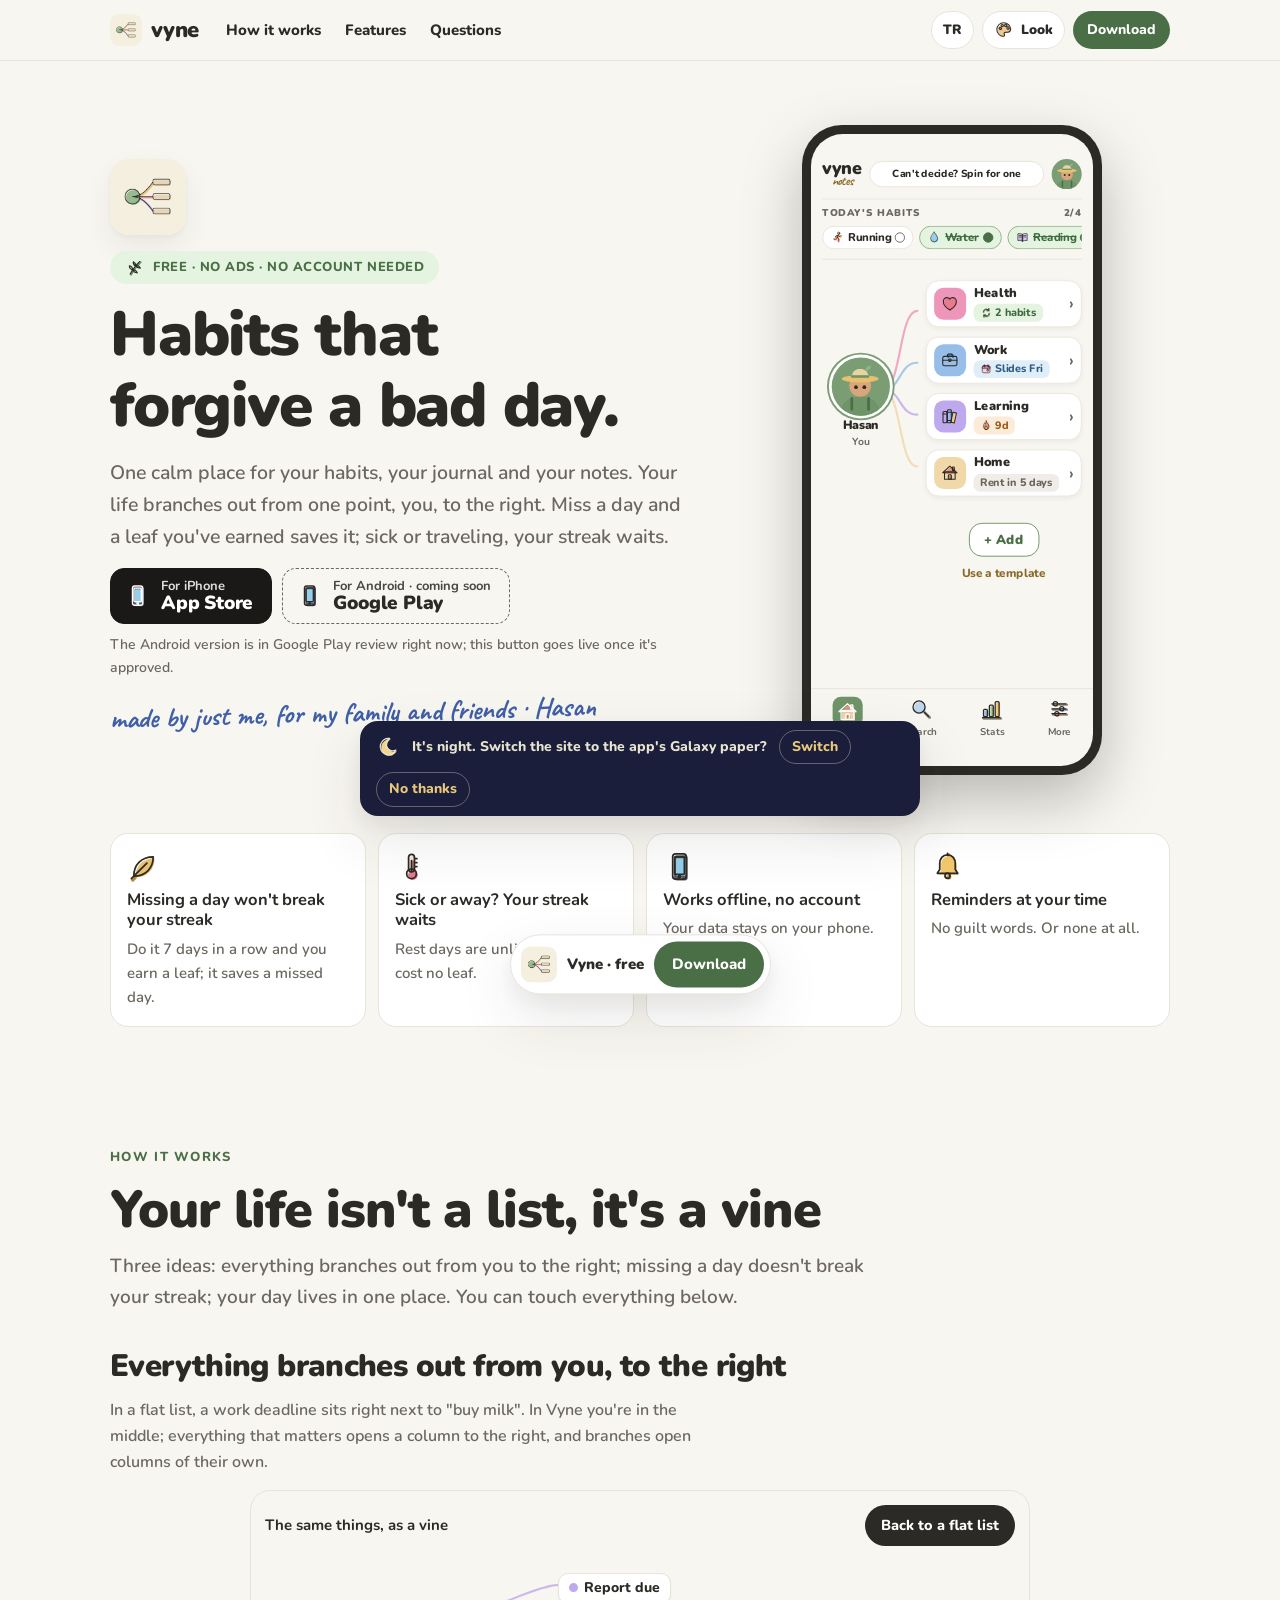
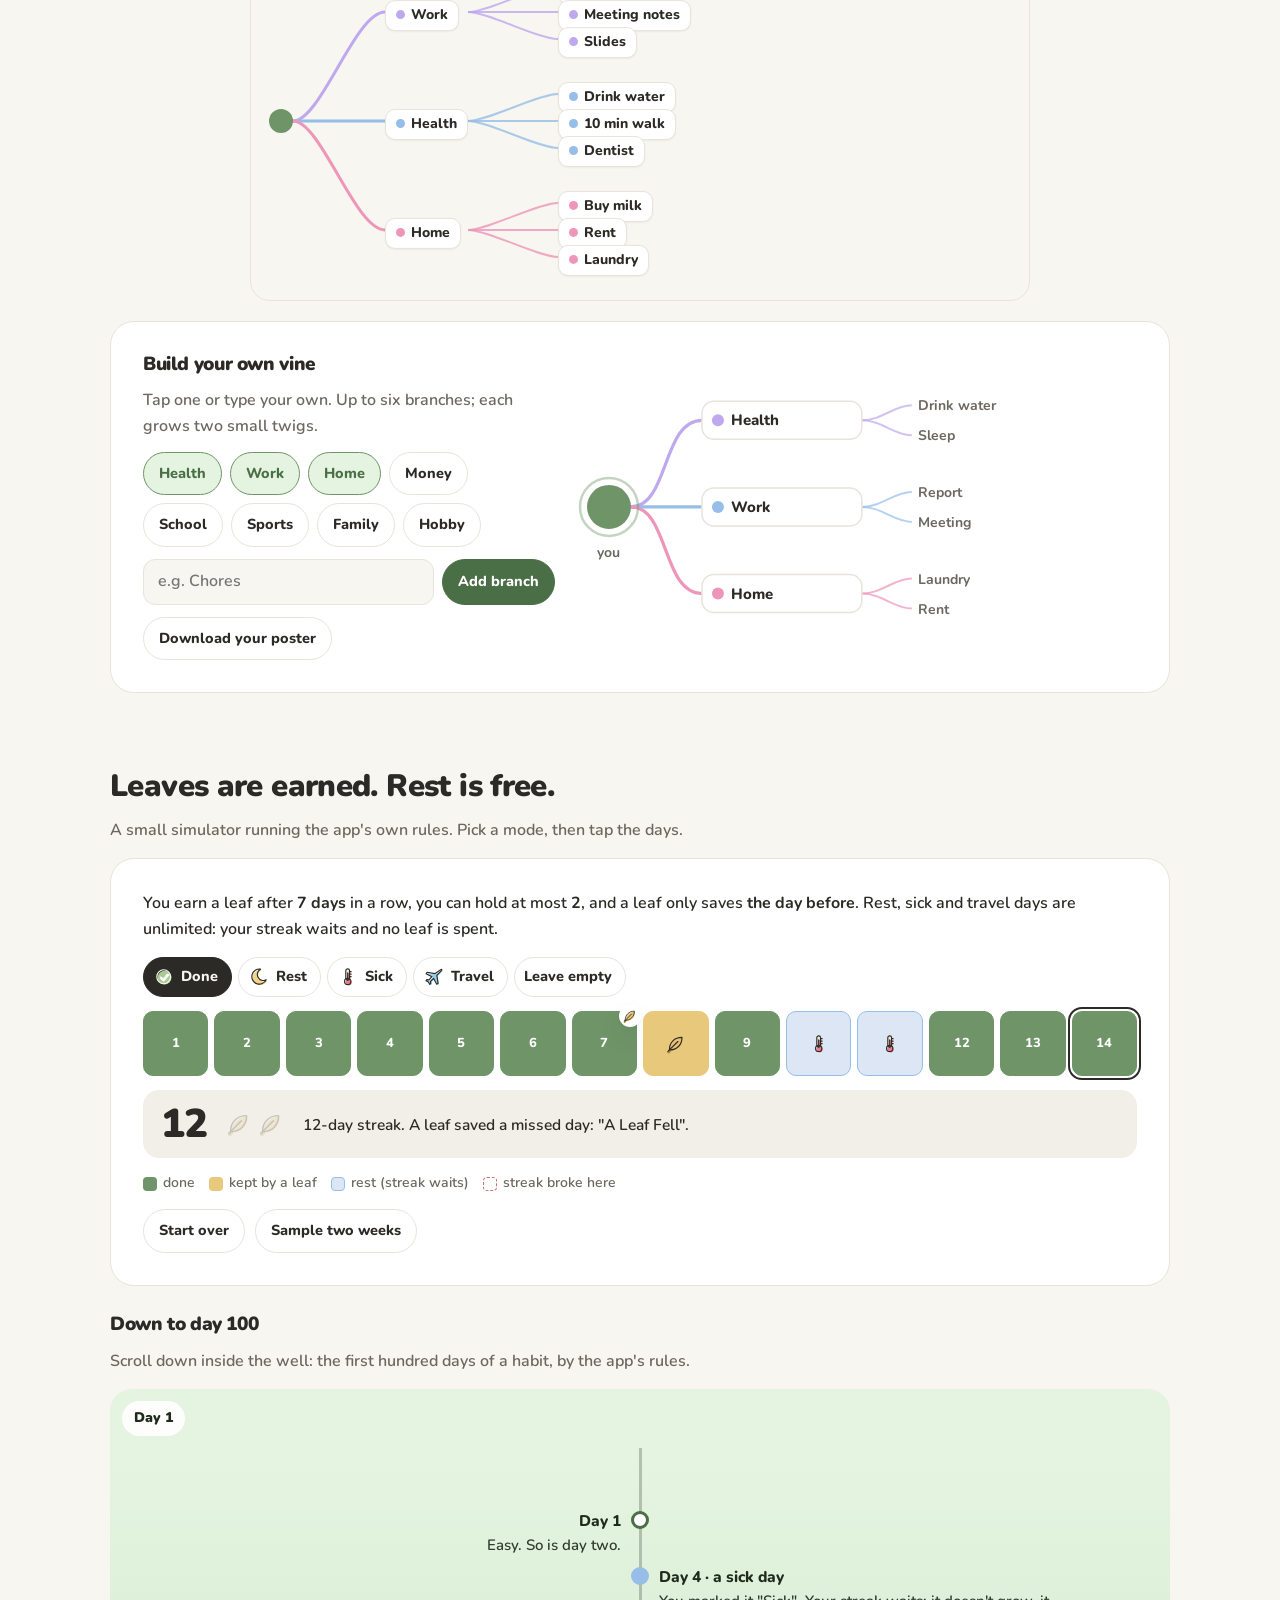
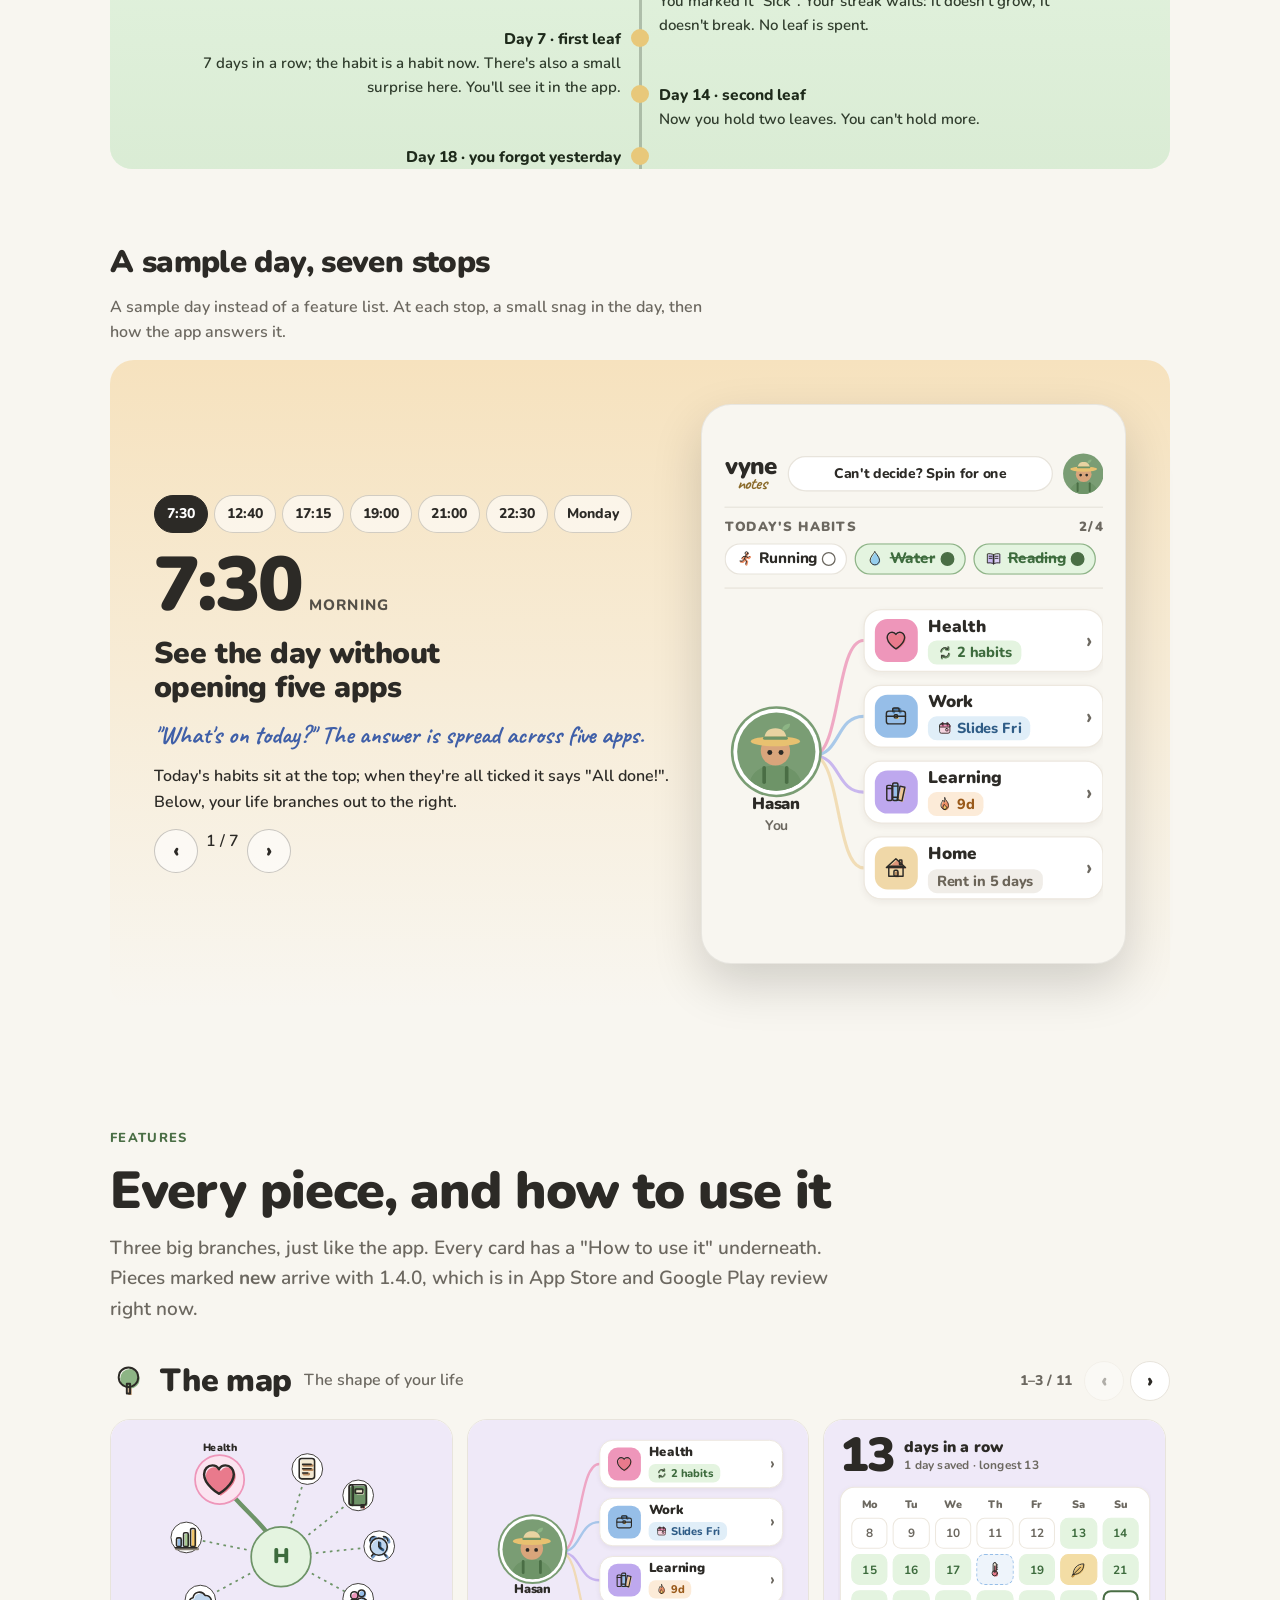
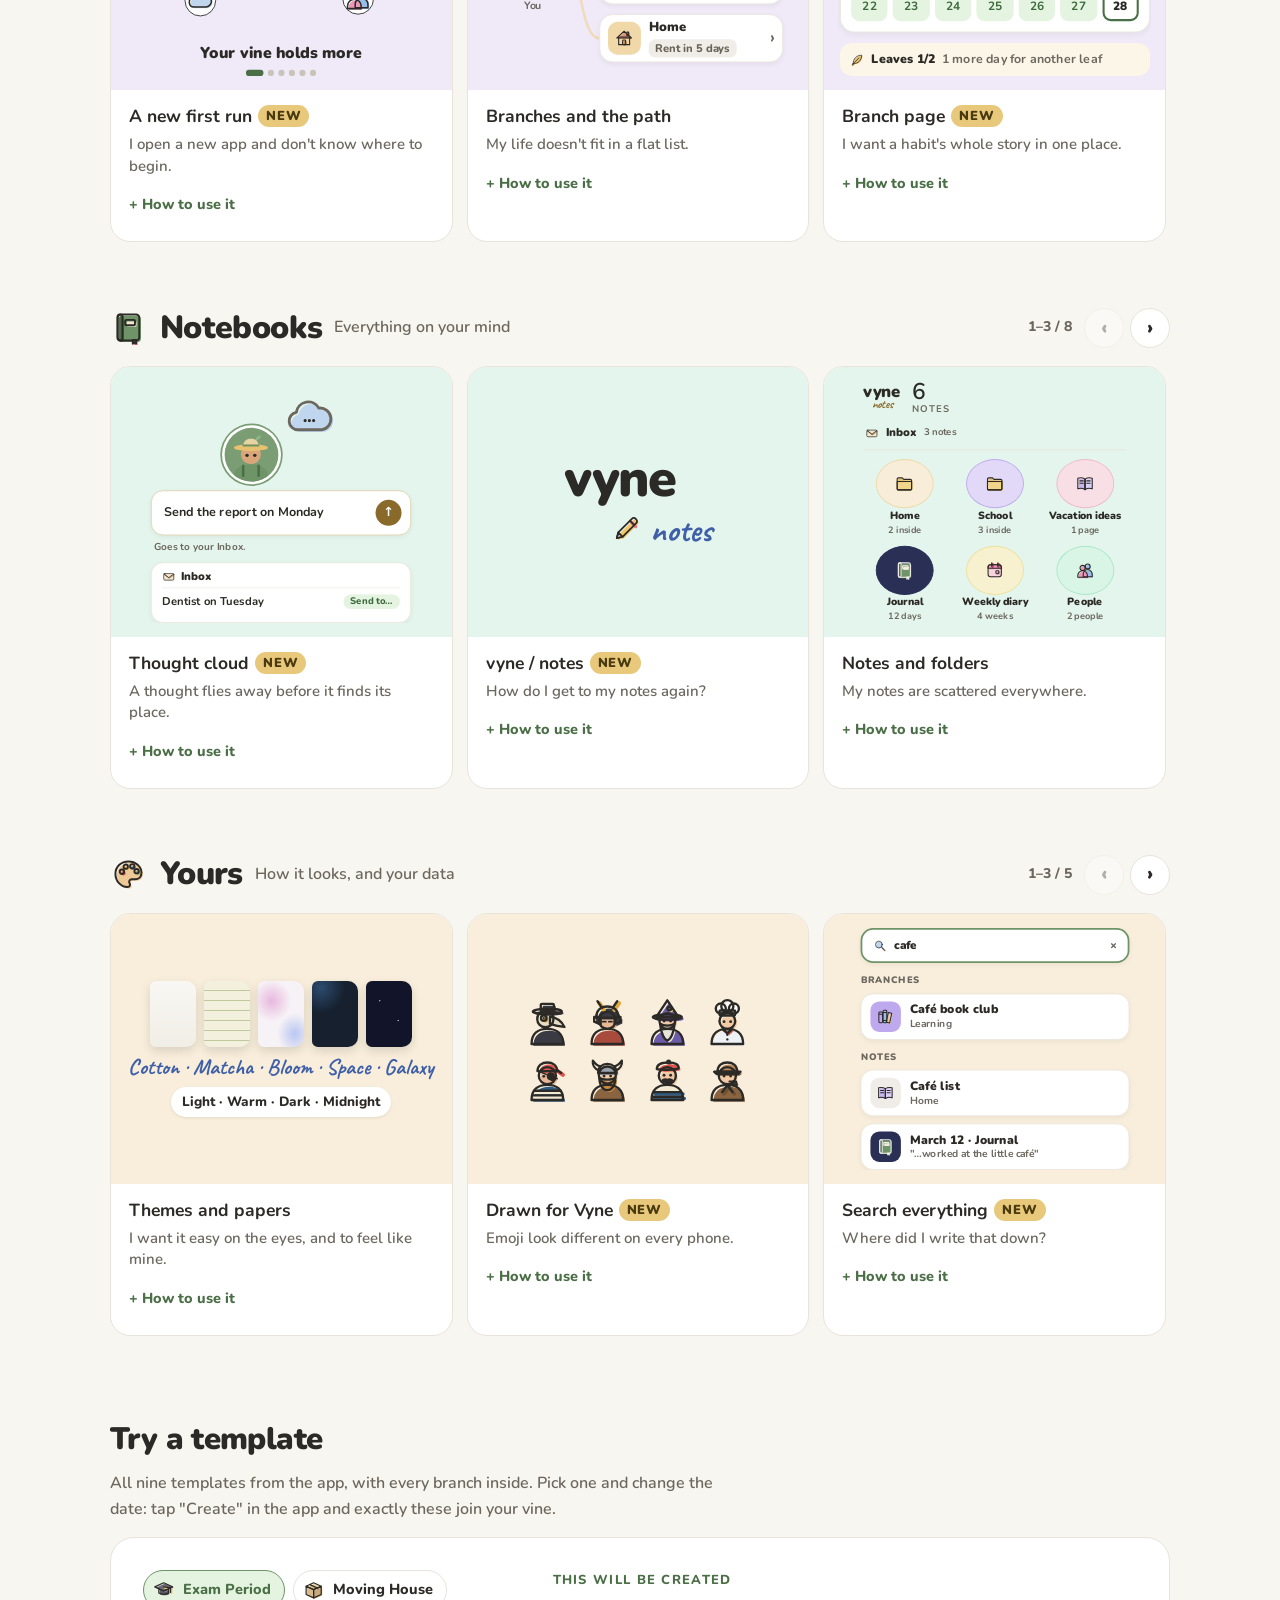
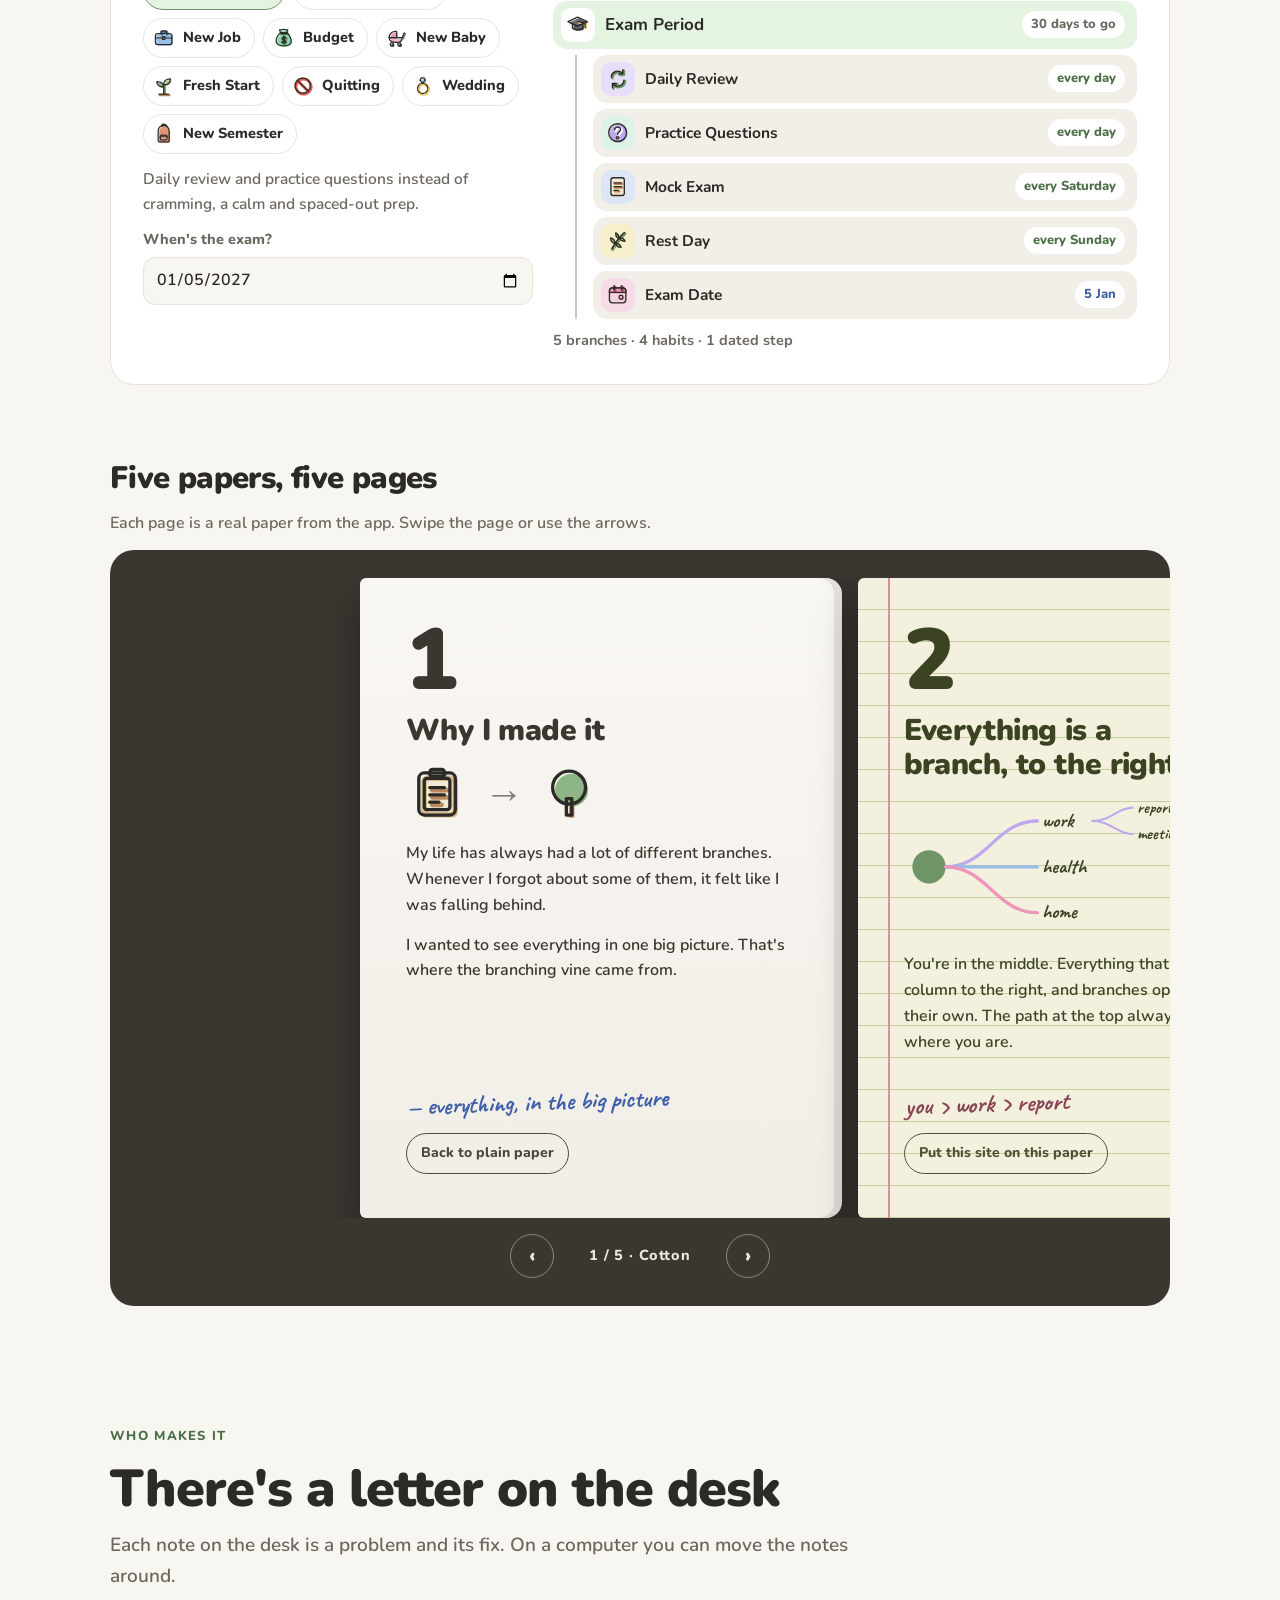
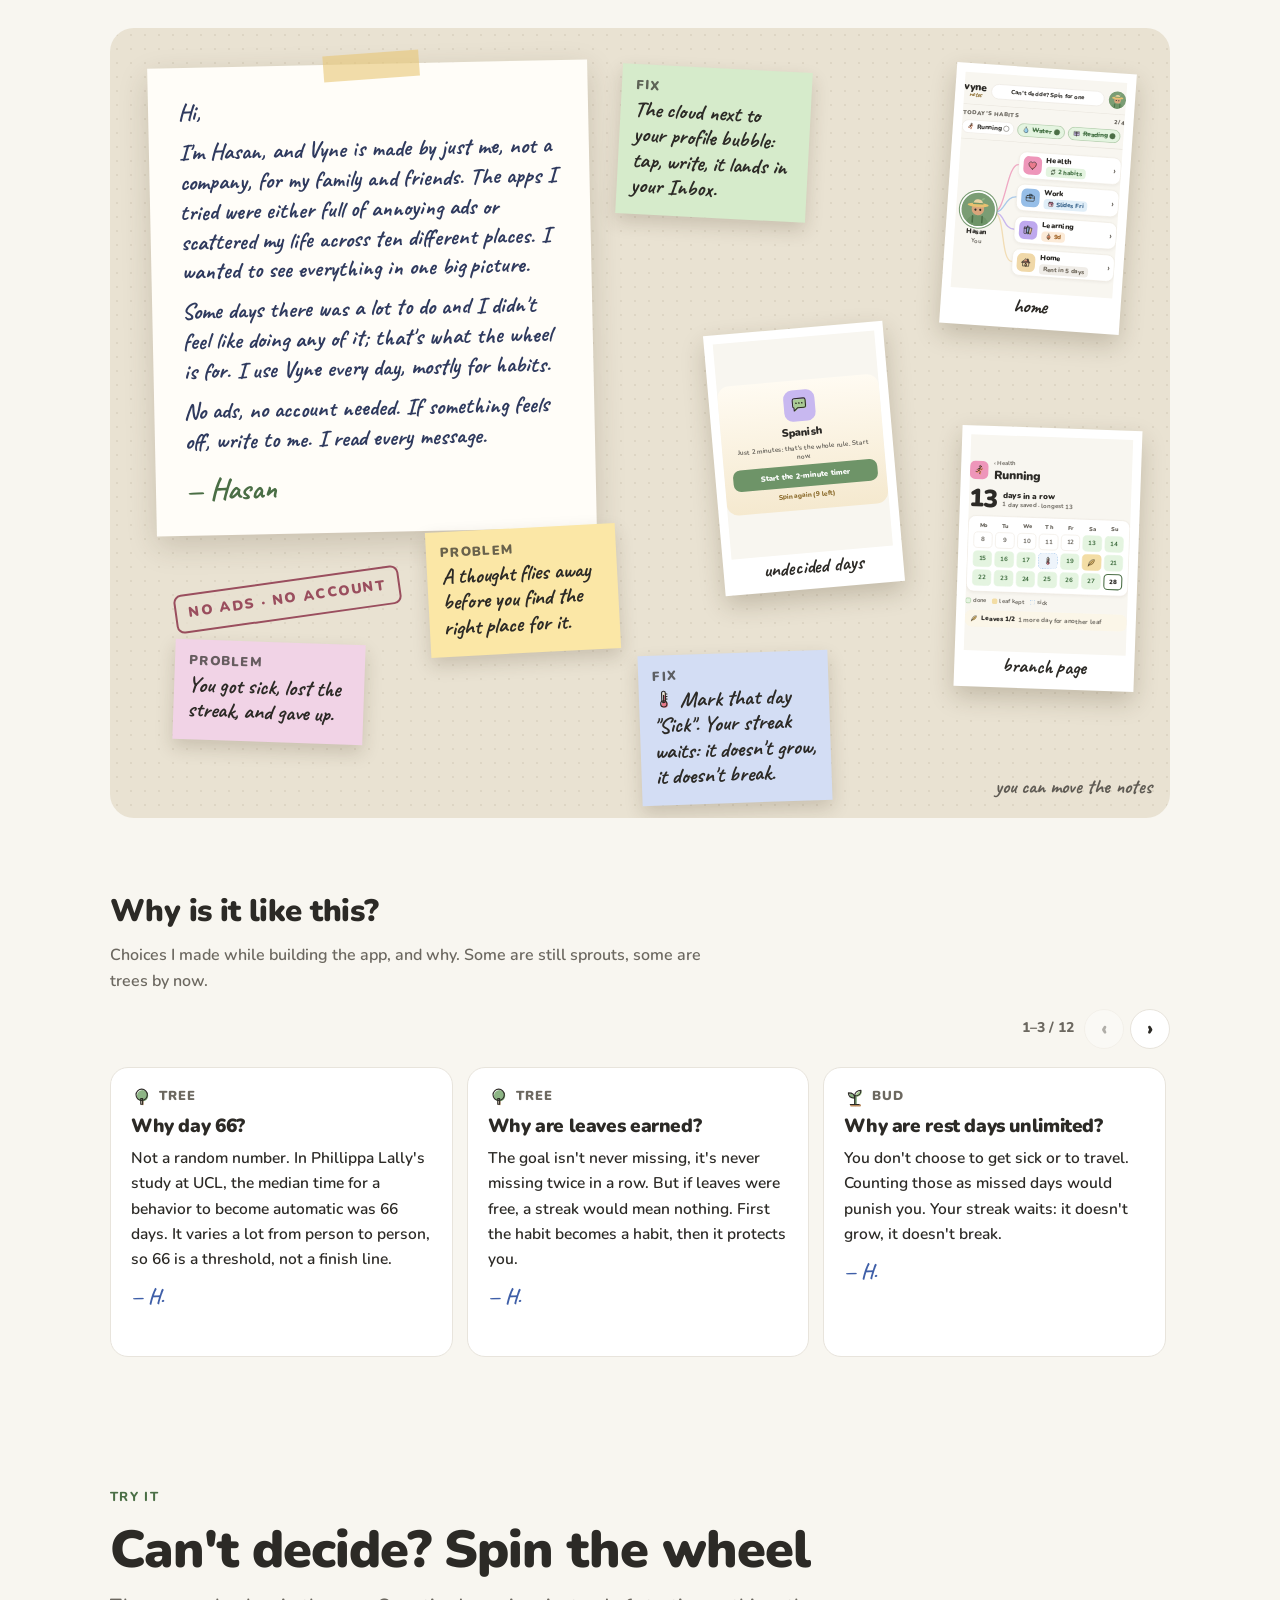
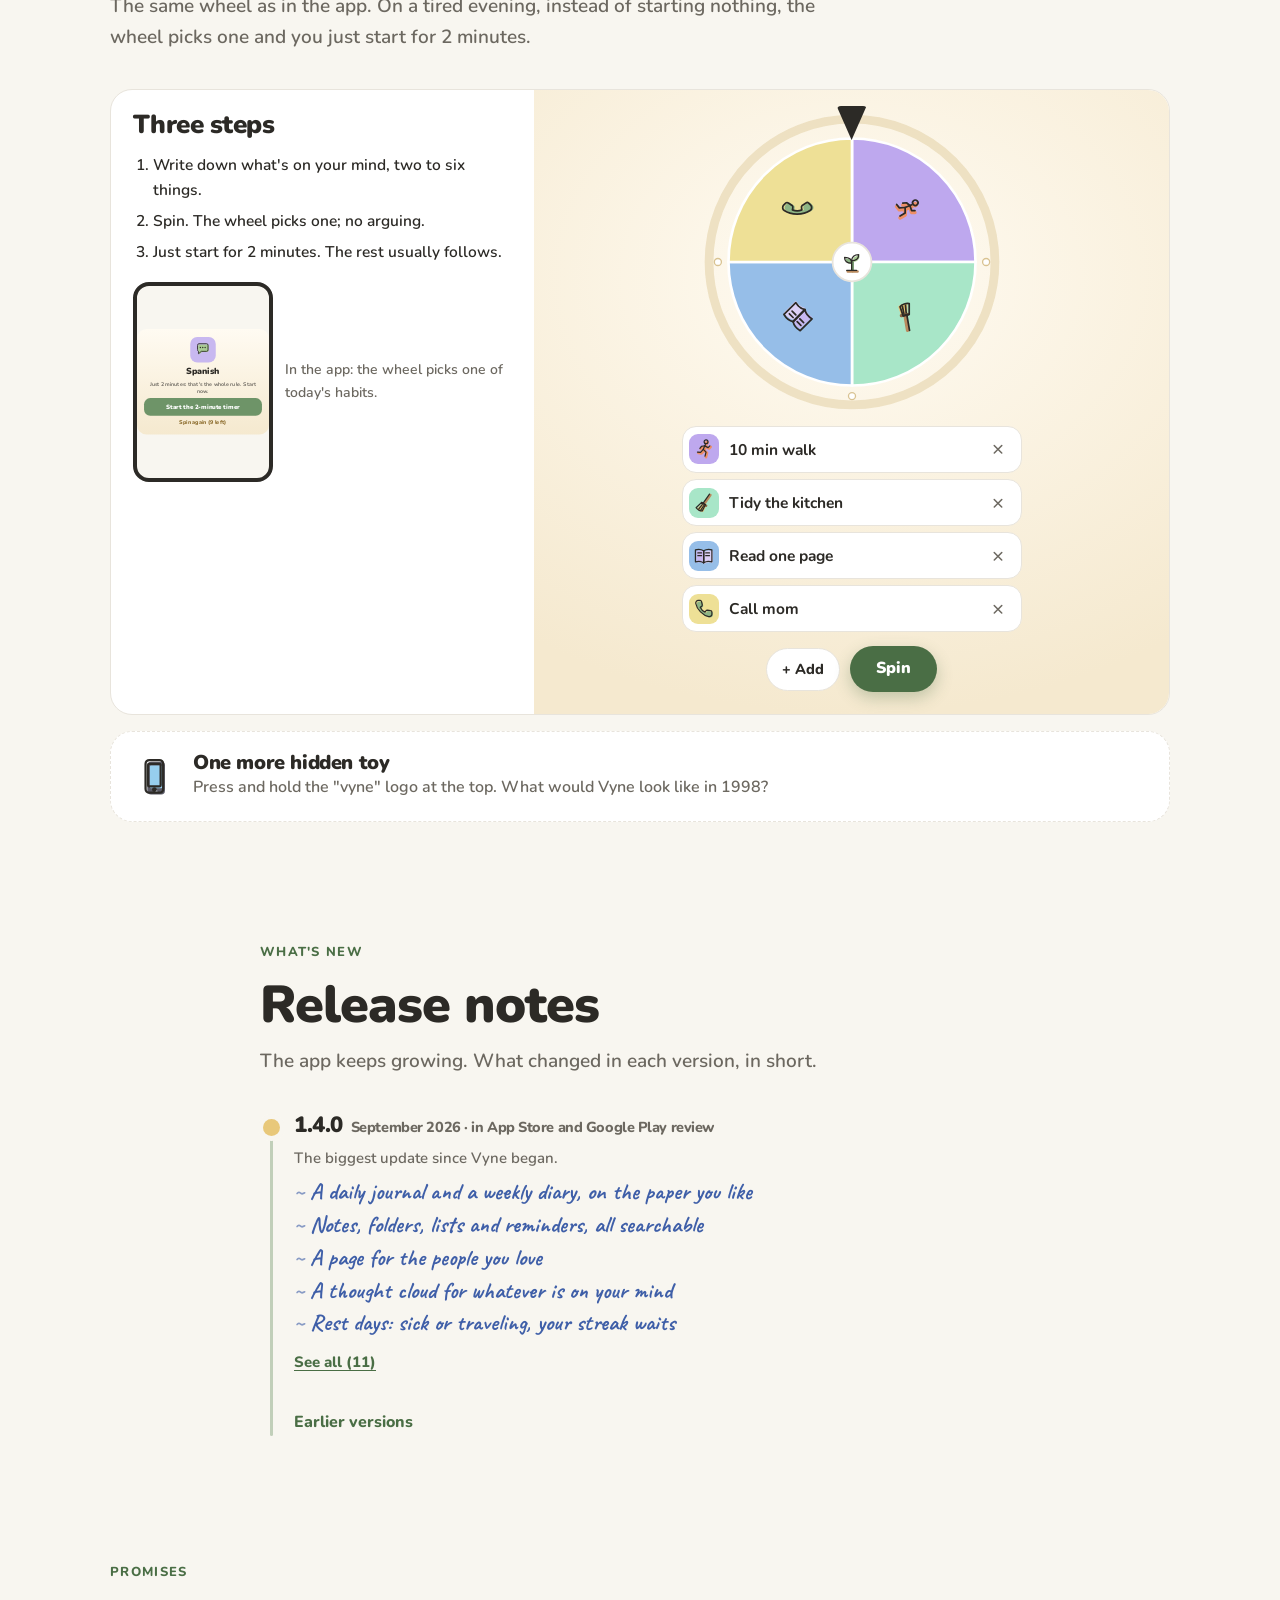
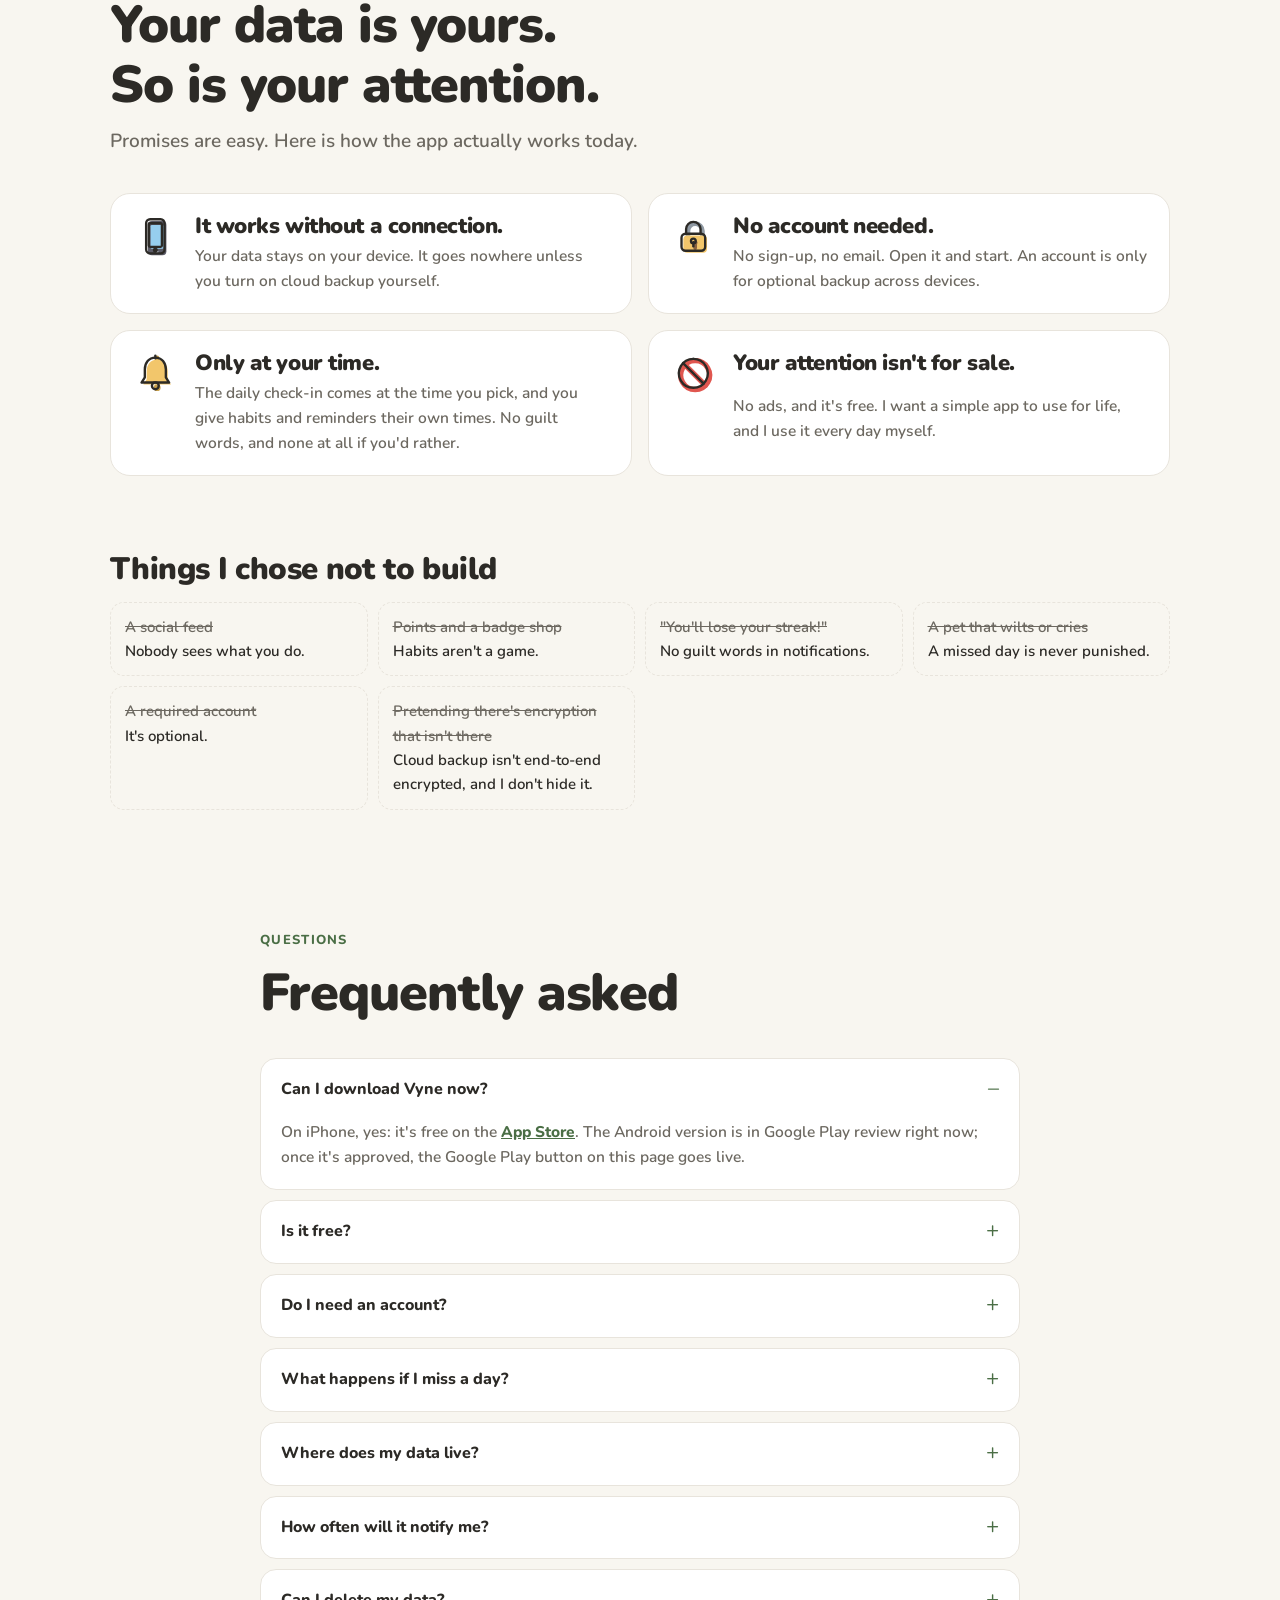
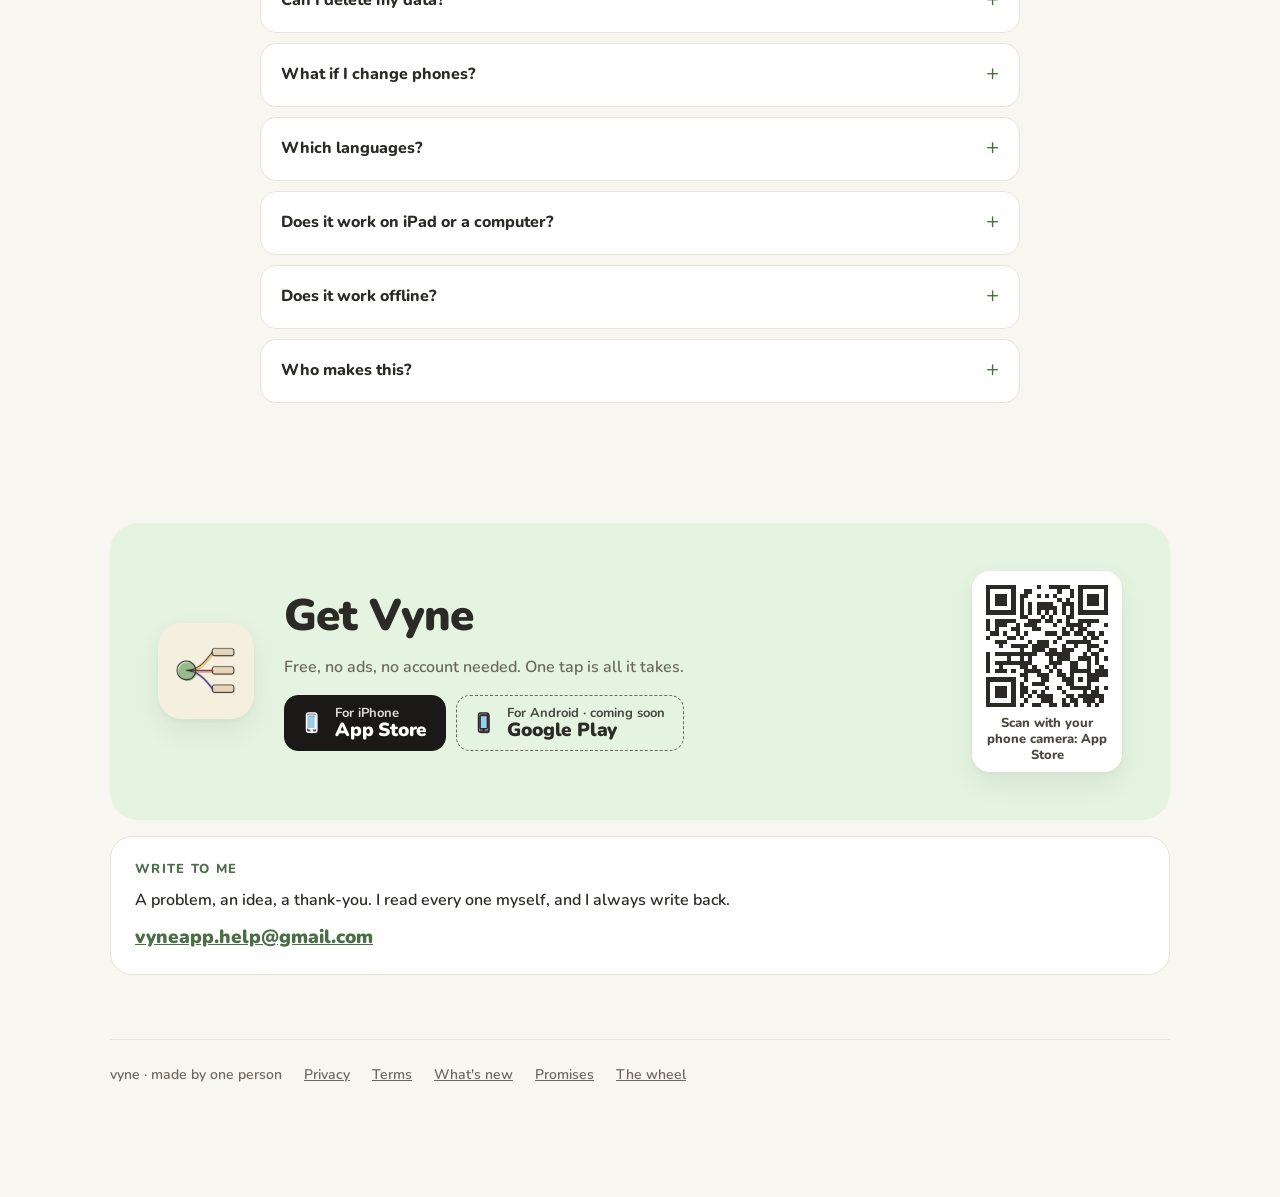
==== commit ce148cb2: "Site: metinler Hasan'ın sesiyle, gerçek hikâye; altı tasarım düzeltmesi - Ses tekil birinci şahıs ("" ====
--- a/index.html
+++ b/index.html
@@ -803,6 +803,41 @@
 .scene .mk-wheel .s{display:none} .scene .mk-wh{width:160px; height:160px}
 .scene .mk-list span:last-child{display:none}
 .inapp .mock{width:140px; height:200px}
+
+/* ===== Düzenlemeler (2026-09-30) ===== */
+/* Çark bölümü: uygulama çizimi yazının üstüne binmesin */
+.inapp{grid-template-columns:140px 1fr}
+@media (max-width:820px){ .inapp{grid-template-columns:96px 1fr} .inapp .mock{width:96px; height:137px} }
+/* Dört kısa madde: telefonda tek sütun, çizim solda */
+@media (max-width:620px){
+  .quick{grid-template-columns:1fr; gap:10px}
+  .quick div{grid-template-columns:40px 1fr; column-gap:12px; row-gap:2px; padding:13px 14px}
+  .quick div svg.g{grid-row:1 / 3; font-size:36px; align-self:center}
+  .quick div b,.quick div span{grid-column:2}
+}
+/* Yenilikler: ilk 5 madde */
+.ver ul.clip li:nth-child(n+6){display:none}
+.more-btn{justify-self:start; font:inherit; font-size:15px; font-weight:800; color:var(--green-text); background:none; border:0; padding:4px 0; cursor:pointer; text-decoration:underline; text-underline-offset:3px}
+/* Şablon ağacı: telefonda alt dallar katlı */
+.tk{display:none; flex:none; margin-left:8px; font:inherit; font-size:14px; font-weight:900; min-width:40px; min-height:32px; border-radius:999px; border:1.5px solid var(--border); background:var(--card); color:var(--green-text); cursor:pointer}
+@media (max-width:620px){
+  .tk{display:inline-block}
+  .tn.has .tag{margin-left:auto}
+  .tn.has:not(:has(.tag)) .tk{margin-left:auto}
+  .tree .kids.deep{display:none}
+  .tn.open + .kids.deep{display:grid}
+}
+/* Yüz güne iniş: bilgisayarda kısa kutu, notlar ipin iki yanında */
+@media (min-width:900px){
+  .well-scroll.two{height:380px}
+  .well-scroll.two .rope{left:calc(50% - 1.5px)}
+  .well-scroll.two .mark{max-width:none; width:calc(44% - 10px)}
+  .well-scroll.two .mark.r{left:calc(50% - 9px); right:auto}
+  .well-scroll.two .mark.l{right:calc(50% - 9px); left:auto; flex-direction:row-reverse; text-align:right}
+}
+/* Düz liste denemesi: bilgisayarda daha dar, ortada */
+@media (min-width:900px){ .flat{width:100%; max-width:780px; margin-inline:auto} }
+@media (max-width:620px){ .tn.has{padding-right:58px} .tn.has .tk{position:absolute; right:8px; top:50%; translate:0 -50%; margin:0} }
 </style>
 </head>
 <body>
@@ -854,7 +889,7 @@
     <img class="hero-icon" src="app-icon.png" alt="Vyne icon" width="76" height="76">
     <span class="kicker"><svg class="g" viewBox="-1 -1 35 35" aria-hidden="true" focusable="false"><g class="gf" transform="translate(1.4 1.4)"><path d="M8 27 C12 20 16 13 25 5" fill="none" stroke="#6E9468" stroke-width="3.2" stroke-linejoin="round" stroke-linecap="round"/><path d="M12.5 20 C9 19 6.5 16 6.5 12.5 C10 13 12.5 16 12.5 20 Z" fill="#8DB585"/><path d="M13 19.5 C16.5 19.5 19.5 21.5 20.5 25 C17 25 14 23 13 19.5 Z" fill="#A9CB93"/><path d="M17.5 13 C14.5 11.5 13 8.5 13.5 5.5 C16.5 7 18 10 17.5 13 Z" fill="#8DB585"/><path d="M18 12.5 C21 12 24.5 13.5 26 16.5 C22.5 17 19.5 15.5 18 12.5 Z" fill="#A9CB93"/></g><path d="M8 27 C12 20 16 13 25 5" fill="none" stroke="currentColor" stroke-width="1.8" stroke-linejoin="round" stroke-linecap="round"/><path d="M12.5 20 C9 19 6.5 16 6.5 12.5 C10 13 12.5 16 12.5 20 Z" fill="none" stroke="currentColor" stroke-width="1.8" stroke-linejoin="round" stroke-linecap="round"/><path d="M13 19.5 C16.5 19.5 19.5 21.5 20.5 25 C17 25 14 23 13 19.5 Z" fill="none" stroke="currentColor" stroke-width="1.8" stroke-linejoin="round" stroke-linecap="round"/><path d="M17.5 13 C14.5 11.5 13 8.5 13.5 5.5 C16.5 7 18 10 17.5 13 Z" fill="none" stroke="currentColor" stroke-width="1.8" stroke-linejoin="round" stroke-linecap="round"/><path d="M18 12.5 C21 12 24.5 13.5 26 16.5 C22.5 17 19.5 15.5 18 12.5 Z" fill="none" stroke="currentColor" stroke-width="1.8" stroke-linejoin="round" stroke-linecap="round"/></svg> Free · no ads · no account needed</span>
     <h1>Habits that forgive a bad day.</h1>
-    <p class="lede">One calm place for your habits, your journal and your notes. Your life branches out from one point, you, to the right. Miss a day and a leaf you've earned saves it; sick or travelling, your streak waits.</p>
+    <p class="lede">One calm place for your habits, your journal and your notes. Your life branches out from one point, you, to the right. Miss a day and a leaf you've earned saves it; sick or traveling, your streak waits.</p>
     <div class="stores" id="heroStores">
       <a class="store ios" href="https://apps.apple.com/app/id6790837181" target="_blank" rel="noopener"><svg class="g" viewBox="-1 -1 35 35" aria-hidden="true" focusable="false"><g class="gf" transform="translate(1.4 1.4)"><rect x="9" y="3" width="14" height="26" rx="3" fill="#5A5A66"/><rect x="11" y="6" width="10" height="18" rx="1" fill="#96CEEE"/><circle cx="16" cy="26.5" r="1" fill="#BFC6CF"/></g><rect x="9" y="3" width="14" height="26" rx="3" fill="none" stroke="currentColor" stroke-width="1.8" stroke-linejoin="round" stroke-linecap="round"/><rect x="11" y="6" width="10" height="18" rx="1" fill="none" stroke="currentColor" stroke-width="1.8" stroke-linejoin="round" stroke-linecap="round"/><circle cx="16" cy="26.5" r="1" fill="none" stroke="currentColor" stroke-width="1.8" stroke-linejoin="round" stroke-linecap="round"/></svg><span><small>For iPhone</small><b>App Store</b></span></a>
       
@@ -875,7 +910,7 @@
   <div><svg class="g" viewBox="-1 -1 35 35" aria-hidden="true" focusable="false"><g class="gf" transform="translate(1.4 1.4)"><path d="M6 26 C6 14 14 6 26 6 C26 18 18 26 6 26 Z" fill="#E8C170"/><path d="M6 26 L3.5 28.5" fill="none" stroke="#B98A3C" stroke-width="3.4" stroke-linejoin="round" stroke-linecap="round"/></g><path d="M6 26 C6 14 14 6 26 6 C26 18 18 26 6 26 Z" fill="none" stroke="currentColor" stroke-width="1.8" stroke-linejoin="round" stroke-linecap="round"/><path d="M6 26 L19.5 12.5" fill="none" stroke="currentColor" stroke-width="1.8" stroke-linejoin="round" stroke-linecap="round"/><path d="M6 26 L3.5 28.5" fill="none" stroke="currentColor" stroke-width="1.8" stroke-linejoin="round" stroke-linecap="round"/></svg><b>Missing a day won't break your streak</b><span>Do it 7 days in a row and you earn a leaf; it saves a missed day.</span></div>
   <div><svg class="g" viewBox="-1 -1 35 35" aria-hidden="true" focusable="false"><g class="gf" transform="translate(1.4 1.4)"><rect x="13" y="3.5" width="6" height="18" rx="3" fill="#F3E9D2"/><circle cx="16" cy="23.5" r="5" fill="#E97A8C"/><path d="M16 21 V10" fill="none" stroke="#E97A8C" stroke-width="3.4" stroke-linejoin="round" stroke-linecap="round"/></g><rect x="13" y="3.5" width="6" height="18" rx="3" fill="none" stroke="currentColor" stroke-width="1.8" stroke-linejoin="round" stroke-linecap="round"/><circle cx="16" cy="23.5" r="5" fill="none" stroke="currentColor" stroke-width="1.8" stroke-linejoin="round" stroke-linecap="round"/><path d="M16 21 V10" fill="none" stroke="currentColor" stroke-width="1.8" stroke-linejoin="round" stroke-linecap="round"/><path d="M19.5 8 H21.5" fill="none" stroke="currentColor" stroke-width="1.8" stroke-linejoin="round" stroke-linecap="round"/><path d="M19.5 12 H21.5" fill="none" stroke="currentColor" stroke-width="1.8" stroke-linejoin="round" stroke-linecap="round"/><path d="M19.5 16 H21.5" fill="none" stroke="currentColor" stroke-width="1.8" stroke-linejoin="round" stroke-linecap="round"/></svg><b>Sick or away? Your streak waits</b><span>Rest days are unlimited and cost no leaf.</span></div>
   <div><svg class="g" viewBox="-1 -1 35 35" aria-hidden="true" focusable="false"><g class="gf" transform="translate(1.4 1.4)"><rect x="9" y="3" width="14" height="26" rx="3" fill="#5A5A66"/><rect x="11" y="6" width="10" height="18" rx="1" fill="#96CEEE"/><circle cx="16" cy="26.5" r="1" fill="#BFC6CF"/></g><rect x="9" y="3" width="14" height="26" rx="3" fill="none" stroke="currentColor" stroke-width="1.8" stroke-linejoin="round" stroke-linecap="round"/><rect x="11" y="6" width="10" height="18" rx="1" fill="none" stroke="currentColor" stroke-width="1.8" stroke-linejoin="round" stroke-linecap="round"/><circle cx="16" cy="26.5" r="1" fill="none" stroke="currentColor" stroke-width="1.8" stroke-linejoin="round" stroke-linecap="round"/></svg><b>Works offline, no account</b><span>Your data stays on your phone. No ads.</span></div>
-  <div><svg class="g" viewBox="-1 -1 35 35" aria-hidden="true" focusable="false"><g class="gf" transform="translate(1.4 1.4)"><path d="M16 2.5 V4.5" fill="none" stroke="#C9A04A" stroke-width="3" stroke-linejoin="round" stroke-linecap="round"/><path d="M16 4 C11 4 8 8 8 13 V19 L5.5 23 H26.5 L24 19 V13 C24 8 21 4 16 4 Z" fill="#F2C66B"/><circle cx="16" cy="25.5" r="2.6" fill="#C9A04A"/></g><path d="M16 2.5 V4.5" fill="none" stroke="currentColor" stroke-width="1.8" stroke-linejoin="round" stroke-linecap="round"/><path d="M16 4 C11 4 8 8 8 13 V19 L5.5 23 H26.5 L24 19 V13 C24 8 21 4 16 4 Z" fill="none" stroke="currentColor" stroke-width="1.8" stroke-linejoin="round" stroke-linecap="round"/><circle cx="16" cy="25.5" r="2.6" fill="none" stroke="currentColor" stroke-width="1.8" stroke-linejoin="round" stroke-linecap="round"/></svg><b>One notification a day, at most</b><span>No guilt words. Or none at all.</span></div>
+  <div><svg class="g" viewBox="-1 -1 35 35" aria-hidden="true" focusable="false"><g class="gf" transform="translate(1.4 1.4)"><path d="M16 2.5 V4.5" fill="none" stroke="#C9A04A" stroke-width="3" stroke-linejoin="round" stroke-linecap="round"/><path d="M16 4 C11 4 8 8 8 13 V19 L5.5 23 H26.5 L24 19 V13 C24 8 21 4 16 4 Z" fill="#F2C66B"/><circle cx="16" cy="25.5" r="2.6" fill="#C9A04A"/></g><path d="M16 2.5 V4.5" fill="none" stroke="currentColor" stroke-width="1.8" stroke-linejoin="round" stroke-linecap="round"/><path d="M16 4 C11 4 8 8 8 13 V19 L5.5 23 H26.5 L24 19 V13 C24 8 21 4 16 4 Z" fill="none" stroke="currentColor" stroke-width="1.8" stroke-linejoin="round" stroke-linecap="round"/><circle cx="16" cy="25.5" r="2.6" fill="none" stroke="currentColor" stroke-width="1.8" stroke-linejoin="round" stroke-linecap="round"/></svg><b>Reminders at your time</b><span>No guilt words. Or none at all.</span></div>
 </div>
 
 <!-- ============ NASIL ÇALIŞIR ============ -->
@@ -930,8 +965,8 @@
   </div>
 
   <div class="sub" id="gun">
-    <h3>An ordinary day, seven stops</h3>
-    <p class="muted">A day instead of a feature list. At each stop, first the problem, then how the app handles it.</p>
+    <h3>A sample day, seven stops</h3>
+    <p class="muted">A sample day instead of a feature list. At each stop, a small snag in the day, then how the app answers it.</p>
     <div class="day" id="day" tabindex="0" aria-label="One day; use the arrow keys to move between stops">
       <div class="day-copy">
         <div class="stops" id="dStops" role="group" aria-label="Stops of the day"></div>
@@ -994,8 +1029,8 @@
         <details><summary>How to use it</summary><ol><li>Nine one-tap starts: Exam Period, Moving House, New Job and more.</li><li>Pick the date; branches and steps come ready.</li><li>Try one right now in "Try a template" below.</li></ol></details></div></article>
 
       <article class="feat"><div class="scene mockscene" style="--sc:#EFE9F8" role="img" aria-label="Stats: your week's shape and the last 12 weeks"><div class="mock" data-mock="stats"></div></div>
-        <div class="fbody"><b>Stats as a lens<em>new</em></b><p class="fdert">Am I actually getting anywhere?</p>
-        <details><summary>How to use it</summary><ol><li>Pick a week, a month or a year.</li><li>One plain sentence on top: "About the same as your usual."</li><li>Done per day, your week's shape, the last 12 weeks. Grey means nothing happened. Nothing more.</li></ol></details></div></article>
+        <div class="fbody"><b>Stats<em>new</em></b><p class="fdert">Am I actually getting anywhere?</p>
+        <details><summary>How to use it</summary><ol><li>Pick a week, a month or a year.</li><li>One plain sentence on top: "About the same as your usual."</li><li>Done per day, your week's shape, the last 12 weeks. Gray means nothing happened. Nothing more.</li></ol></details></div></article>
 
       <article class="feat"><div class="scene" style="--sc:#EFE9F8"><div class="sn"><div class="col"><span class="big"><svg class="g" viewBox="-1 -1 35 35" aria-hidden="true" focusable="false"><g class="gf" transform="translate(1.4 1.4)"><path d="M5 11 L16 16 V28 L5 23 Z" fill="#D8B98A"/><path d="M27 11 L16 16 V28 L27 23 Z" fill="#C9A87A"/><path d="M5 11 L16 6 L27 11 L16 16 Z" fill="#E8D3A2"/><path d="M10.5 8.5 L21.5 13.5" fill="none" stroke="#B98A5E" stroke-width="2.8" stroke-linejoin="round" stroke-linecap="round"/></g><path d="M5 11 L16 16 V28 L5 23 Z" fill="none" stroke="currentColor" stroke-width="1.8" stroke-linejoin="round" stroke-linecap="round"/><path d="M27 11 L16 16 V28 L27 23 Z" fill="none" stroke="currentColor" stroke-width="1.8" stroke-linejoin="round" stroke-linecap="round"/><path d="M5 11 L16 6 L27 11 L16 16 Z" fill="none" stroke="currentColor" stroke-width="1.8" stroke-linejoin="round" stroke-linecap="round"/><path d="M10.5 8.5 L21.5 13.5" fill="none" stroke="currentColor" stroke-width="1.8" stroke-linejoin="round" stroke-linecap="round"/></svg></span><div class="ui"><svg class="g" viewBox="-1 -1 35 35" aria-hidden="true" focusable="false"><g class="gf" transform="translate(1.4 1.4)"><circle cx="16" cy="16" r="11" fill="#A9CB93"/><path d="M10.5 16.5 L14.5 20.5 L21.5 12" fill="none" stroke="#FFFFFF" stroke-width="3.6" stroke-linejoin="round" stroke-linecap="round"/></g><circle cx="16" cy="16" r="11" fill="none" stroke="currentColor" stroke-width="1.8" stroke-linejoin="round" stroke-linecap="round"/><path d="M10.5 16.5 L14.5 20.5 L21.5 12" fill="none" stroke="currentColor" stroke-width="1.8" stroke-linejoin="round" stroke-linecap="round"/></svg><span>Exam Period is over<small>⋯ → Archive</small></span></div></div></div></div>
         <div class="fbody"><b>Archive<em>new</em></b><p class="fdert">Finished things crowd the vine.</p>
@@ -1012,11 +1047,11 @@
 
       <article class="feat"><div class="scene" style="--sc:#E3F5EC"><div class="sn"><div class="col" style="justify-items:start"><span style="font-size:52px;font-weight:900;letter-spacing:-.04em;line-height:.9">vyne</span><span class="hand" style="font-size:34px;margin-left:46px;color:#3F5FA8;display:flex;align-items:center;gap:6px"><svg class="g" viewBox="-1 -1 35 35" aria-hidden="true" focusable="false"><g class="gf" transform="translate(1.4 1.4)"><path d="M6 26 L7.5 20 L21.5 6 A2.8 2.8 0 0 1 25.5 6 L26 6.5 A2.8 2.8 0 0 1 26 10.5 L12 24.5 Z" fill="#F2C66B"/><path d="M6 26 L7.5 20 L12 24.5 Z" fill="#EEC896"/><path d="M19.5 8 L24 12.5" fill="none" stroke="#E97A8C" stroke-width="3.4" stroke-linejoin="round" stroke-linecap="round"/></g><path d="M6 26 L7.5 20 L21.5 6 A2.8 2.8 0 0 1 25.5 6 L26 6.5 A2.8 2.8 0 0 1 26 10.5 L12 24.5 Z" fill="none" stroke="currentColor" stroke-width="1.8" stroke-linejoin="round" stroke-linecap="round"/><path d="M6 26 L7.5 20 L12 24.5 Z" fill="none" stroke="currentColor" stroke-width="1.8" stroke-linejoin="round" stroke-linecap="round"/><path d="M19.5 8 L24 12.5" fill="none" stroke="currentColor" stroke-width="1.8" stroke-linejoin="round" stroke-linecap="round"/></svg> notes</span></div></div></div>
         <div class="fbody"><b>vyne / notes<em>new</em></b><p class="fdert">How do I get to my notes again?</p>
-        <details><summary>How to use it</summary><ol><li>"notes" is pencilled under the logo.</li><li>One tap opens Notes.</li><li>Inside Notes, its mirror takes you back to the vine.</li></ol></details></div></article>
+        <details><summary>How to use it</summary><ol><li>"notes" is penciled under the logo.</li><li>One tap opens Notes.</li><li>In Notes, tap the logo to go back to your vine.</li></ol></details></div></article>
 
       <article class="feat"><div class="scene mockscene" style="--sc:#E3F5EC" role="img" aria-label="Notes: folders as bubbles, the Inbox on top"><div class="mock" data-mock="notes"></div></div>
         <div class="fbody"><b>Notes and folders</b><p class="fdert">My notes are scattered everywhere.</p>
-        <details><summary>How to use it</summary><ol><li>Unlimited folders; put notes, lists or reminders inside.</li><li>Folders open and close like bubbles.</li><li>Five papers; Cotton now follows all four themes.</li></ol></details></div></article>
+        <details><summary>How to use it</summary><ol><li>Unlimited folders; put notes, lists or reminders inside.</li><li>Folders open and close like bubbles.</li><li>Pick one of five papers as you add it.</li></ol></details></div></article>
 
       <article class="feat"><div class="scene" style="--sc:#E3F5EC"><div class="sn"><div class="col"><div class="sn"><span class="pill" style="background:#2C2A26;color:#fff">Page 1</span><span class="pill">Page 2</span></div><div class="ui" style="min-width:210px"><svg class="g" viewBox="-1 -1 35 35" aria-hidden="true" focusable="false"><g class="gf" transform="translate(1.4 1.4)"><circle cx="16" cy="16" r="11" fill="#A9CB93"/><path d="M10.5 16.5 L14.5 20.5 L21.5 12" fill="none" stroke="#FFFFFF" stroke-width="3.6" stroke-linejoin="round" stroke-linecap="round"/></g><circle cx="16" cy="16" r="11" fill="none" stroke="currentColor" stroke-width="1.8" stroke-linejoin="round" stroke-linecap="round"/><path d="M10.5 16.5 L14.5 20.5 L21.5 12" fill="none" stroke="currentColor" stroke-width="1.8" stroke-linejoin="round" stroke-linecap="round"/></svg><s>Milk</s></div><div class="ui" style="min-width:210px"><svg class="g" viewBox="-1 -1 35 35" aria-hidden="true" focusable="false"><g class="gf" transform="translate(1.4 1.4)"><circle cx="16" cy="16" r="11" fill="#A9CB93"/><path d="M10.5 16.5 L14.5 20.5 L21.5 12" fill="none" stroke="#FFFFFF" stroke-width="3.6" stroke-linejoin="round" stroke-linecap="round"/></g><circle cx="16" cy="16" r="11" fill="none" stroke="currentColor" stroke-width="1.8" stroke-linejoin="round" stroke-linecap="round"/><path d="M10.5 16.5 L14.5 20.5 L21.5 12" fill="none" stroke="currentColor" stroke-width="1.8" stroke-linejoin="round" stroke-linecap="round"/></svg><s>Eggs</s></div><div class="ui" style="min-width:210px"><svg class="g" viewBox="-1 -1 35 35" aria-hidden="true" focusable="false"><g class="gf" transform="translate(1.4 1.4)"><path d="M7 8 H27 L24.5 18 H9.5 Z" fill="#96BEE8"/><path d="M3 4.5 H6 L10 22 H24" fill="none" stroke="#4C7CAC" stroke-width="3.2" stroke-linejoin="round" stroke-linecap="round"/><circle cx="11.5" cy="26" r="2" fill="#4C7CAC"/><circle cx="22" cy="26" r="2" fill="#4C7CAC"/></g><path d="M7 8 H27 L24.5 18 H9.5 Z" fill="none" stroke="currentColor" stroke-width="1.8" stroke-linejoin="round" stroke-linecap="round"/><path d="M3 4.5 H6 L10 22 H24" fill="none" stroke="currentColor" stroke-width="1.8" stroke-linejoin="round" stroke-linecap="round"/><circle cx="11.5" cy="26" r="2" fill="none" stroke="currentColor" stroke-width="1.8" stroke-linejoin="round" stroke-linecap="round"/><circle cx="22" cy="26" r="2" fill="none" stroke="currentColor" stroke-width="1.8" stroke-linejoin="round" stroke-linecap="round"/></svg>Tomatoes</div></div></div></div>
         <div class="fbody"><b>Lists</b><p class="fdert">My grocery list gets too long to follow.</p>
@@ -1036,7 +1071,7 @@
 
       <article class="feat"><div class="scene mockscene" style="--sc:#E3F5EC" role="img" aria-label="People: birthdays and short notes"><div class="mock" data-mock="people"></div></div>
         <div class="fbody"><b>People</b><p class="fdert">I forget birthdays, and what the people I love told me.</p>
-        <details><summary>How to use it</summary><ol><li>Add a person and their birthday.</li><li>If you like, one notice the evening before.</li><li>Jot short notes: "What did they say?"</li></ol></details></div></article>
+        <details><summary>How to use it</summary><ol><li>Add a person and their birthday.</li><li>Get a heads-up before the birthday, if you like.</li><li>Jot short notes: "What did they say?"</li></ol></details></div></article>
     </div>
   </div>
 
@@ -1055,9 +1090,9 @@
         <div class="fbody"><b>Search everything<em>new</em></b><p class="fdert">Where did I write that down?</p>
         <details><summary>How to use it</summary><ol><li>Search finds branches, notes, lists, journal days and people.</li><li>It ignores accents: "cafe" finds "café".</li><li>Tap a result and it opens right there.</li></ol></details></div></article>
 
-      <article class="feat"><div class="scene" style="--sc:#F8EEDB"><div class="sn"><div class="col"><div class="ui" style="max-width:260px"><img src="app-icon.png" alt="" width="36" height="36" style="border-radius:9px"><span>Vyne<small>Three branches for today. No rush.</small></span></div><span class="pill"><svg class="g" viewBox="-1 -1 35 35" aria-hidden="true" focusable="false"><g class="gf" transform="translate(1.4 1.4)"><path d="M16 2.5 V4.5" fill="none" stroke="#C9A04A" stroke-width="3" stroke-linejoin="round" stroke-linecap="round"/><path d="M16 4 C11 4 8 8 8 13 V19 L5.5 23 H26.5 L24 19 V13 C24 8 21 4 16 4 Z" fill="#F2C66B"/><circle cx="16" cy="25.5" r="2.6" fill="#C9A04A"/></g><path d="M16 2.5 V4.5" fill="none" stroke="currentColor" stroke-width="1.8" stroke-linejoin="round" stroke-linecap="round"/><path d="M16 4 C11 4 8 8 8 13 V19 L5.5 23 H26.5 L24 19 V13 C24 8 21 4 16 4 Z" fill="none" stroke="currentColor" stroke-width="1.8" stroke-linejoin="round" stroke-linecap="round"/><circle cx="16" cy="25.5" r="2.6" fill="none" stroke="currentColor" stroke-width="1.8" stroke-linejoin="round" stroke-linecap="round"/></svg> at most once a day</span></div></div></div>
+      <article class="feat"><div class="scene" style="--sc:#F8EEDB"><div class="sn"><div class="col"><div class="ui" style="max-width:260px"><img src="app-icon.png" alt="" width="36" height="36" style="border-radius:9px"><span>Vyne<small>Three branches for today. No rush.</small></span></div><span class="pill"><svg class="g" viewBox="-1 -1 35 35" aria-hidden="true" focusable="false"><g class="gf" transform="translate(1.4 1.4)"><path d="M16 2.5 V4.5" fill="none" stroke="#C9A04A" stroke-width="3" stroke-linejoin="round" stroke-linecap="round"/><path d="M16 4 C11 4 8 8 8 13 V19 L5.5 23 H26.5 L24 19 V13 C24 8 21 4 16 4 Z" fill="#F2C66B"/><circle cx="16" cy="25.5" r="2.6" fill="#C9A04A"/></g><path d="M16 2.5 V4.5" fill="none" stroke="currentColor" stroke-width="1.8" stroke-linejoin="round" stroke-linecap="round"/><path d="M16 4 C11 4 8 8 8 13 V19 L5.5 23 H26.5 L24 19 V13 C24 8 21 4 16 4 Z" fill="none" stroke="currentColor" stroke-width="1.8" stroke-linejoin="round" stroke-linecap="round"/><circle cx="16" cy="25.5" r="2.6" fill="none" stroke="currentColor" stroke-width="1.8" stroke-linejoin="round" stroke-linecap="round"/></svg> at the time you pick</span></div></div></div>
         <div class="fbody"><b>Kind notifications<em>new</em></b><p class="fdert">Apps keep making me feel guilty.</p>
-        <details><summary>How to use it</summary><ol><li>The evening check-in is one calm sentence.</li><li>Words like "you'll lose your streak" are banned, and a test guards it.</li><li>At most once a day. Or never, if you'd rather.</li></ol></details></div></article>
+        <details><summary>How to use it</summary><ol><li>The daily check-in is one calm sentence, at the time you pick.</li><li>Words like "you'll lose your streak" are banned, and a test guards it.</li><li>Habits and reminders only ring at the times you give them. Or never, if you'd rather.</li></ol></details></div></article>
 
       <article class="feat"><div class="scene" style="--sc:#F8EEDB"><div class="sn"><div class="col"><div class="sn"><span class="big"><svg class="g" viewBox="-1 -1 35 35" aria-hidden="true" focusable="false"><g class="gf" transform="translate(1.4 1.4)"><rect x="5" y="4" width="22" height="24" rx="3" fill="#6F98C4"/><rect x="10" y="4" width="11" height="8" rx="1" fill="#BFC6CF"/><rect x="17" y="5.5" width="2.5" height="5" rx="0.5" fill="#6F98C4"/><rect x="9" y="17" width="14" height="11" rx="1" fill="#F3E9D2"/></g><rect x="5" y="4" width="22" height="24" rx="3" fill="none" stroke="currentColor" stroke-width="1.8" stroke-linejoin="round" stroke-linecap="round"/><rect x="10" y="4" width="11" height="8" rx="1" fill="none" stroke="currentColor" stroke-width="1.8" stroke-linejoin="round" stroke-linecap="round"/><rect x="17" y="5.5" width="2.5" height="5" rx="0.5" fill="none" stroke="currentColor" stroke-width="1.8" stroke-linejoin="round" stroke-linecap="round"/><rect x="9" y="17" width="14" height="11" rx="1" fill="none" stroke="currentColor" stroke-width="1.8" stroke-linejoin="round" stroke-linecap="round"/></svg></span><span class="big"><svg class="g" viewBox="-1 -1 35 35" aria-hidden="true" focusable="false"><g class="gf" transform="translate(1.4 1.4)"><path d="M16 3 L27 7 V15 C27 22 22 27 16 29 C10 27 5 22 5 15 V7 Z" fill="#6F98C4"/><path d="M11 16 L14.5 19.5 L21 12.5" fill="none" stroke="#FFFFFF" stroke-width="3.4" stroke-linejoin="round" stroke-linecap="round"/></g><path d="M16 3 L27 7 V15 C27 22 22 27 16 29 C10 27 5 22 5 15 V7 Z" fill="none" stroke="currentColor" stroke-width="1.8" stroke-linejoin="round" stroke-linecap="round"/><path d="M11 16 L14.5 19.5 L21 12.5" fill="none" stroke="currentColor" stroke-width="1.8" stroke-linejoin="round" stroke-linecap="round"/></svg></span></div><div class="sn"><span class="pill">Add</span><span class="pill">Replace</span><span class="pill">Undo the last 3</span></div></div></div></div>
         <div class="fbody"><b>Backup, moving and import<em>new</em></b><p class="fdert">Will I lose everything when I change phones?</p>
@@ -1086,9 +1121,9 @@
       <div class="pages" id="pages" tabindex="0" aria-label="Five papers, swipe sideways">
         <div class="pg cotton" data-paper="Cotton"><span class="no">1</span><h4>Why I made it</h4>
           <div class="pg-art" aria-hidden="true"><svg class="g" viewBox="-1 -1 35 35" aria-hidden="true" focusable="false"><g class="gf" transform="translate(1.4 1.4)"><rect x="6" y="5" width="20" height="23" rx="3" fill="#D8B98A"/><rect x="9" y="8" width="14" height="17" rx="1.5" fill="#F3E9D2"/><rect x="12" y="3" width="8" height="4" rx="1.5" fill="#8F99A3"/><path d="M12 13 H20" fill="none" stroke="#B98A5E" stroke-width="2.6" stroke-linejoin="round" stroke-linecap="round"/><path d="M12 17 H20" fill="none" stroke="#B98A5E" stroke-width="2.6" stroke-linejoin="round" stroke-linecap="round"/><path d="M12 21 H17" fill="none" stroke="#B98A5E" stroke-width="2.6" stroke-linejoin="round" stroke-linecap="round"/></g><rect x="6" y="5" width="20" height="23" rx="3" fill="none" stroke="currentColor" stroke-width="1.8" stroke-linejoin="round" stroke-linecap="round"/><rect x="9" y="8" width="14" height="17" rx="1.5" fill="none" stroke="currentColor" stroke-width="1.8" stroke-linejoin="round" stroke-linecap="round"/><rect x="12" y="3" width="8" height="4" rx="1.5" fill="none" stroke="currentColor" stroke-width="1.8" stroke-linejoin="round" stroke-linecap="round"/><path d="M12 13 H20" fill="none" stroke="currentColor" stroke-width="1.8" stroke-linejoin="round" stroke-linecap="round"/><path d="M12 17 H20" fill="none" stroke="currentColor" stroke-width="1.8" stroke-linejoin="round" stroke-linecap="round"/><path d="M12 21 H17" fill="none" stroke="currentColor" stroke-width="1.8" stroke-linejoin="round" stroke-linecap="round"/></svg><span>→</span><svg class="g" viewBox="-1 -1 35 35" aria-hidden="true" focusable="false"><g class="gf" transform="translate(1.4 1.4)"><path d="M14.5 28 V19 H17.5 V28 Z" fill="#B98A5E"/><circle cx="16" cy="13" r="9" fill="#8DB585"/></g><path d="M14.5 28 V19 H17.5 V28 Z" fill="none" stroke="currentColor" stroke-width="1.8" stroke-linejoin="round" stroke-linecap="round"/><circle cx="16" cy="13" r="9" fill="none" stroke="currentColor" stroke-width="1.8" stroke-linejoin="round" stroke-linecap="round"/></svg></div>
-          <p>My life didn't fit in a flat to-do list. A work deadline sat right next to "buy milk", birthdays lived in one app, the journal in another.</p>
-          <p>I wanted all of it in one place, each thing in its own spot. That's how Vyne began.</p>
-          <p class="margin">— Cotton now follows all four themes</p>
+          <p>My life has always had a lot of different branches. Whenever I forgot about some of them, it felt like I was falling behind.</p>
+          <p>I wanted to see everything in one big picture. That's where the branching vine came from.</p>
+          <p class="margin">— everything, in the big picture</p>
           <button type="button" class="pg-apply" data-paper="none">Back to plain paper</button></div>
         <div class="pg matcha" data-paper="Matcha"><span class="no">2</span><h4>Everything is a branch, to the right</h4>
           <svg viewBox="0 0 360 170" style="max-width:300px; width:100%" aria-hidden="true">
@@ -1108,7 +1143,7 @@
           <p class="margin">leaves are earned, rest is free</p>
           <button type="button" class="pg-apply" data-paper="bloom">Put this site on this paper</button></div>
         <div class="pg space" data-paper="Space"><canvas class="stars" data-seed="3" aria-hidden="true"></canvas><span class="no">4</span><h4>Folders open like bubbles</h4>
-          <div class="folders" aria-hidden="true"><div><svg class="g" viewBox="-1 -1 35 35" aria-hidden="true" focusable="false"><g class="gf" transform="translate(1.4 1.4)"><rect x="20.5" y="6.5" width="3" height="6" rx="0.5" fill="#E0957A"/><path d="M7 14.5 V27 H25 V14.5 Z" fill="#F0D8A8"/><path d="M4 16 L16 5 L28 16 Z" fill="#E0957A"/><rect x="13.5" y="19.5" width="5" height="7.5" rx="1.5" fill="#B98A5E"/></g><rect x="20.5" y="6.5" width="3" height="6" rx="0.5" fill="none" stroke="currentColor" stroke-width="1.8" stroke-linejoin="round" stroke-linecap="round"/><path d="M7 14.5 V27 H25 V14.5 Z" fill="none" stroke="currentColor" stroke-width="1.8" stroke-linejoin="round" stroke-linecap="round"/><path d="M4 16 L16 5 L28 16 Z" fill="none" stroke="currentColor" stroke-width="1.8" stroke-linejoin="round" stroke-linecap="round"/><rect x="13.5" y="19.5" width="5" height="7.5" rx="1.5" fill="none" stroke="currentColor" stroke-width="1.8" stroke-linejoin="round" stroke-linecap="round"/></svg>Home</div><div><svg class="g" viewBox="-1 -1 35 35" aria-hidden="true" focusable="false"><g class="gf" transform="translate(1.4 1.4)"><path d="M9 15 V21 C12 23.5 20 23.5 23 21 V15 L16 18 Z" fill="#5A5A66"/><path d="M3 12 L16 6 L29 12 L16 18 Z" fill="#6A6A78"/><path d="M16 12 L26 13.5 V20" fill="none" stroke="#F2C66B" stroke-width="2.6" stroke-linejoin="round" stroke-linecap="round"/></g><path d="M9 15 V21 C12 23.5 20 23.5 23 21 V15 L16 18 Z" fill="none" stroke="currentColor" stroke-width="1.8" stroke-linejoin="round" stroke-linecap="round"/><path d="M3 12 L16 6 L29 12 L16 18 Z" fill="none" stroke="currentColor" stroke-width="1.8" stroke-linejoin="round" stroke-linecap="round"/><path d="M16 12 L26 13.5 V20" fill="none" stroke="currentColor" stroke-width="1.8" stroke-linejoin="round" stroke-linecap="round"/></svg>School</div><div><svg class="g" viewBox="-1 -1 35 35" aria-hidden="true" focusable="false"><g class="gf" transform="translate(1.4 1.4)"><path d="M21.5 20.5 L29 26" fill="none" stroke="#8A6440" stroke-width="4" stroke-linejoin="round" stroke-linecap="round"/><circle cx="13" cy="17" r="9" fill="#5A5A66"/><path d="M8 16 C8 12 11 10.5 13.5 11.5 C16.5 10.5 19 13 18 16.5 C18 20 15 22 12.5 21.5 C9.5 21.5 8 19 8 16 Z" fill="#FAFAF7"/><circle cx="13" cy="16" r="2.5" fill="#F2C66B"/></g><path d="M21.5 20.5 L29 26" fill="none" stroke="currentColor" stroke-width="1.8" stroke-linejoin="round" stroke-linecap="round"/><circle cx="13" cy="17" r="9" fill="none" stroke="currentColor" stroke-width="1.8" stroke-linejoin="round" stroke-linecap="round"/><path d="M8 16 C8 12 11 10.5 13.5 11.5 C16.5 10.5 19 13 18 16.5 C18 20 15 22 12.5 21.5 C9.5 21.5 8 19 8 16 Z" fill="none" stroke="currentColor" stroke-width="1.8" stroke-linejoin="round" stroke-linecap="round"/><circle cx="13" cy="16" r="2.5" fill="none" stroke="currentColor" stroke-width="1.8" stroke-linejoin="round" stroke-linecap="round"/></svg>Recipes</div><div><svg class="g" viewBox="-1 -1 35 35" aria-hidden="true" focusable="false"><g class="gf" transform="translate(1.4 1.4)"><path d="M7 8 H27 L24.5 18 H9.5 Z" fill="#96BEE8"/><path d="M3 4.5 H6 L10 22 H24" fill="none" stroke="#4C7CAC" stroke-width="3.2" stroke-linejoin="round" stroke-linecap="round"/><circle cx="11.5" cy="26" r="2" fill="#4C7CAC"/><circle cx="22" cy="26" r="2" fill="#4C7CAC"/></g><path d="M7 8 H27 L24.5 18 H9.5 Z" fill="none" stroke="currentColor" stroke-width="1.8" stroke-linejoin="round" stroke-linecap="round"/><path d="M3 4.5 H6 L10 22 H24" fill="none" stroke="currentColor" stroke-width="1.8" stroke-linejoin="round" stroke-linecap="round"/><circle cx="11.5" cy="26" r="2" fill="none" stroke="currentColor" stroke-width="1.8" stroke-linejoin="round" stroke-linecap="round"/><circle cx="22" cy="26" r="2" fill="none" stroke="currentColor" stroke-width="1.8" stroke-linejoin="round" stroke-linecap="round"/></svg>Groceries</div><div><svg class="g" viewBox="-1 -1 35 35" aria-hidden="true" focusable="false"><g class="gf" transform="translate(1.4 1.4)"><circle cx="16" cy="13" r="8" fill="#F6D98A"/><rect x="12.5" y="19.5" width="7" height="6.5" rx="1.5" fill="#BFC6CF"/><path d="M12.5 22.5 H19.5" fill="none" stroke="#8F99A3" stroke-width="2.4" stroke-linejoin="round" stroke-linecap="round"/><path d="M13.5 13 L15 15.5 L16 12.5 L17 15.5 L18.5 13" fill="none" stroke="#E0A93E" stroke-width="2.4" stroke-linejoin="round" stroke-linecap="round"/><path d="M14.5 28 H17.5" fill="none" stroke="#8F99A3" stroke-width="3" stroke-linejoin="round" stroke-linecap="round"/></g><circle cx="16" cy="13" r="8" fill="none" stroke="currentColor" stroke-width="1.8" stroke-linejoin="round" stroke-linecap="round"/><rect x="12.5" y="19.5" width="7" height="6.5" rx="1.5" fill="none" stroke="currentColor" stroke-width="1.8" stroke-linejoin="round" stroke-linecap="round"/><path d="M12.5 22.5 H19.5" fill="none" stroke="currentColor" stroke-width="1.8" stroke-linejoin="round" stroke-linecap="round"/><path d="M13.5 13 L15 15.5 L16 12.5 L17 15.5 L18.5 13" fill="none" stroke="currentColor" stroke-width="1.8" stroke-linejoin="round" stroke-linecap="round"/><path d="M14.5 28 H17.5" fill="none" stroke="currentColor" stroke-width="1.8" stroke-linejoin="round" stroke-linecap="round"/></svg>Ideas</div><div><svg class="g" viewBox="-1 -1 35 35" aria-hidden="true" focusable="false"><g class="gf" transform="translate(1.4 1.4)"><path d="M12 10 V7 A1.5 1.5 0 0 1 13.5 5.5 H18.5 A1.5 1.5 0 0 1 20 7 V10" fill="none" stroke="#8A6440" stroke-width="3.2" stroke-linejoin="round" stroke-linecap="round"/><rect x="4" y="10" width="24" height="17" rx="3" fill="#E0957A"/><path d="M10 10 V27" fill="none" stroke="#B0663E" stroke-width="2.8" stroke-linejoin="round" stroke-linecap="round"/><path d="M22 10 V27" fill="none" stroke="#B0663E" stroke-width="2.8" stroke-linejoin="round" stroke-linecap="round"/></g><path d="M12 10 V7 A1.5 1.5 0 0 1 13.5 5.5 H18.5 A1.5 1.5 0 0 1 20 7 V10" fill="none" stroke="currentColor" stroke-width="1.8" stroke-linejoin="round" stroke-linecap="round"/><rect x="4" y="10" width="24" height="17" rx="3" fill="none" stroke="currentColor" stroke-width="1.8" stroke-linejoin="round" stroke-linecap="round"/><path d="M10 10 V27" fill="none" stroke="currentColor" stroke-width="1.8" stroke-linejoin="round" stroke-linecap="round"/><path d="M22 10 V27" fill="none" stroke="currentColor" stroke-width="1.8" stroke-linejoin="round" stroke-linecap="round"/></svg>Holiday</div></div>
+          <div class="folders" aria-hidden="true"><div><svg class="g" viewBox="-1 -1 35 35" aria-hidden="true" focusable="false"><g class="gf" transform="translate(1.4 1.4)"><rect x="20.5" y="6.5" width="3" height="6" rx="0.5" fill="#E0957A"/><path d="M7 14.5 V27 H25 V14.5 Z" fill="#F0D8A8"/><path d="M4 16 L16 5 L28 16 Z" fill="#E0957A"/><rect x="13.5" y="19.5" width="5" height="7.5" rx="1.5" fill="#B98A5E"/></g><rect x="20.5" y="6.5" width="3" height="6" rx="0.5" fill="none" stroke="currentColor" stroke-width="1.8" stroke-linejoin="round" stroke-linecap="round"/><path d="M7 14.5 V27 H25 V14.5 Z" fill="none" stroke="currentColor" stroke-width="1.8" stroke-linejoin="round" stroke-linecap="round"/><path d="M4 16 L16 5 L28 16 Z" fill="none" stroke="currentColor" stroke-width="1.8" stroke-linejoin="round" stroke-linecap="round"/><rect x="13.5" y="19.5" width="5" height="7.5" rx="1.5" fill="none" stroke="currentColor" stroke-width="1.8" stroke-linejoin="round" stroke-linecap="round"/></svg>Home</div><div><svg class="g" viewBox="-1 -1 35 35" aria-hidden="true" focusable="false"><g class="gf" transform="translate(1.4 1.4)"><path d="M9 15 V21 C12 23.5 20 23.5 23 21 V15 L16 18 Z" fill="#5A5A66"/><path d="M3 12 L16 6 L29 12 L16 18 Z" fill="#6A6A78"/><path d="M16 12 L26 13.5 V20" fill="none" stroke="#F2C66B" stroke-width="2.6" stroke-linejoin="round" stroke-linecap="round"/></g><path d="M9 15 V21 C12 23.5 20 23.5 23 21 V15 L16 18 Z" fill="none" stroke="currentColor" stroke-width="1.8" stroke-linejoin="round" stroke-linecap="round"/><path d="M3 12 L16 6 L29 12 L16 18 Z" fill="none" stroke="currentColor" stroke-width="1.8" stroke-linejoin="round" stroke-linecap="round"/><path d="M16 12 L26 13.5 V20" fill="none" stroke="currentColor" stroke-width="1.8" stroke-linejoin="round" stroke-linecap="round"/></svg>School</div><div><svg class="g" viewBox="-1 -1 35 35" aria-hidden="true" focusable="false"><g class="gf" transform="translate(1.4 1.4)"><path d="M21.5 20.5 L29 26" fill="none" stroke="#8A6440" stroke-width="4" stroke-linejoin="round" stroke-linecap="round"/><circle cx="13" cy="17" r="9" fill="#5A5A66"/><path d="M8 16 C8 12 11 10.5 13.5 11.5 C16.5 10.5 19 13 18 16.5 C18 20 15 22 12.5 21.5 C9.5 21.5 8 19 8 16 Z" fill="#FAFAF7"/><circle cx="13" cy="16" r="2.5" fill="#F2C66B"/></g><path d="M21.5 20.5 L29 26" fill="none" stroke="currentColor" stroke-width="1.8" stroke-linejoin="round" stroke-linecap="round"/><circle cx="13" cy="17" r="9" fill="none" stroke="currentColor" stroke-width="1.8" stroke-linejoin="round" stroke-linecap="round"/><path d="M8 16 C8 12 11 10.5 13.5 11.5 C16.5 10.5 19 13 18 16.5 C18 20 15 22 12.5 21.5 C9.5 21.5 8 19 8 16 Z" fill="none" stroke="currentColor" stroke-width="1.8" stroke-linejoin="round" stroke-linecap="round"/><circle cx="13" cy="16" r="2.5" fill="none" stroke="currentColor" stroke-width="1.8" stroke-linejoin="round" stroke-linecap="round"/></svg>Recipes</div><div><svg class="g" viewBox="-1 -1 35 35" aria-hidden="true" focusable="false"><g class="gf" transform="translate(1.4 1.4)"><path d="M7 8 H27 L24.5 18 H9.5 Z" fill="#96BEE8"/><path d="M3 4.5 H6 L10 22 H24" fill="none" stroke="#4C7CAC" stroke-width="3.2" stroke-linejoin="round" stroke-linecap="round"/><circle cx="11.5" cy="26" r="2" fill="#4C7CAC"/><circle cx="22" cy="26" r="2" fill="#4C7CAC"/></g><path d="M7 8 H27 L24.5 18 H9.5 Z" fill="none" stroke="currentColor" stroke-width="1.8" stroke-linejoin="round" stroke-linecap="round"/><path d="M3 4.5 H6 L10 22 H24" fill="none" stroke="currentColor" stroke-width="1.8" stroke-linejoin="round" stroke-linecap="round"/><circle cx="11.5" cy="26" r="2" fill="none" stroke="currentColor" stroke-width="1.8" stroke-linejoin="round" stroke-linecap="round"/><circle cx="22" cy="26" r="2" fill="none" stroke="currentColor" stroke-width="1.8" stroke-linejoin="round" stroke-linecap="round"/></svg>Groceries</div><div><svg class="g" viewBox="-1 -1 35 35" aria-hidden="true" focusable="false"><g class="gf" transform="translate(1.4 1.4)"><circle cx="16" cy="13" r="8" fill="#F6D98A"/><rect x="12.5" y="19.5" width="7" height="6.5" rx="1.5" fill="#BFC6CF"/><path d="M12.5 22.5 H19.5" fill="none" stroke="#8F99A3" stroke-width="2.4" stroke-linejoin="round" stroke-linecap="round"/><path d="M13.5 13 L15 15.5 L16 12.5 L17 15.5 L18.5 13" fill="none" stroke="#E0A93E" stroke-width="2.4" stroke-linejoin="round" stroke-linecap="round"/><path d="M14.5 28 H17.5" fill="none" stroke="#8F99A3" stroke-width="3" stroke-linejoin="round" stroke-linecap="round"/></g><circle cx="16" cy="13" r="8" fill="none" stroke="currentColor" stroke-width="1.8" stroke-linejoin="round" stroke-linecap="round"/><rect x="12.5" y="19.5" width="7" height="6.5" rx="1.5" fill="none" stroke="currentColor" stroke-width="1.8" stroke-linejoin="round" stroke-linecap="round"/><path d="M12.5 22.5 H19.5" fill="none" stroke="currentColor" stroke-width="1.8" stroke-linejoin="round" stroke-linecap="round"/><path d="M13.5 13 L15 15.5 L16 12.5 L17 15.5 L18.5 13" fill="none" stroke="currentColor" stroke-width="1.8" stroke-linejoin="round" stroke-linecap="round"/><path d="M14.5 28 H17.5" fill="none" stroke="currentColor" stroke-width="1.8" stroke-linejoin="round" stroke-linecap="round"/></svg>Ideas</div><div><svg class="g" viewBox="-1 -1 35 35" aria-hidden="true" focusable="false"><g class="gf" transform="translate(1.4 1.4)"><path d="M12 10 V7 A1.5 1.5 0 0 1 13.5 5.5 H18.5 A1.5 1.5 0 0 1 20 7 V10" fill="none" stroke="#8A6440" stroke-width="3.2" stroke-linejoin="round" stroke-linecap="round"/><rect x="4" y="10" width="24" height="17" rx="3" fill="#E0957A"/><path d="M10 10 V27" fill="none" stroke="#B0663E" stroke-width="2.8" stroke-linejoin="round" stroke-linecap="round"/><path d="M22 10 V27" fill="none" stroke="#B0663E" stroke-width="2.8" stroke-linejoin="round" stroke-linecap="round"/></g><path d="M12 10 V7 A1.5 1.5 0 0 1 13.5 5.5 H18.5 A1.5 1.5 0 0 1 20 7 V10" fill="none" stroke="currentColor" stroke-width="1.8" stroke-linejoin="round" stroke-linecap="round"/><rect x="4" y="10" width="24" height="17" rx="3" fill="none" stroke="currentColor" stroke-width="1.8" stroke-linejoin="round" stroke-linecap="round"/><path d="M10 10 V27" fill="none" stroke="currentColor" stroke-width="1.8" stroke-linejoin="round" stroke-linecap="round"/><path d="M22 10 V27" fill="none" stroke="currentColor" stroke-width="1.8" stroke-linejoin="round" stroke-linecap="round"/></svg>Vacation</div></div>
           <p>Tap "notes" under the logo and Notes opens. Tap a folder and its contents come out of that bubble; go back and they fold into it again.</p>
           <p class="margin">vyne / notes</p>
           <button type="button" class="pg-apply" data-paper="space">Put this site on this paper</button></div>
@@ -1134,36 +1169,39 @@
   <div class="desk" id="desk">
     <div class="letter"><span class="tape" aria-hidden="true"></span>
       <p>Hi,</p>
-      <p>I'm Hasan, and Vyne is made by just me, not a company. I built it for my family and friends, because every app we tried was either full of annoying ads or scattered our life across ten different places.</p>
+      <p>I'm Hasan, and Vyne is made by just me, not a company, for my family and friends. The apps I tried were either full of annoying ads or scattered my life across ten different places. I wanted to see everything in one big picture.</p>
+      <p>Some days there was a lot to do and I didn't feel like doing any of it; that's what the wheel is for. I use Vyne every day, mostly for habits.</p>
       <p>No ads, no account needed. If something feels off, write to me. I read every message.</p>
       <p class="sig">— Hasan</p>
     </div>
     <figure class="polaroid" style="right:4%; top:40px; transform:rotate(4deg)"><div class="mock" data-mock="home" role="img" aria-label="Vyne home screen"></div><figcaption>home</figcaption></figure>
     <figure class="polaroid" style="right:26%; top:300px; transform:rotate(-5deg)"><div class="mock" data-mock="pick" role="img" aria-label="The wheel"></div><figcaption>undecided days</figcaption></figure>
     <figure class="polaroid d-hide" style="right:3%; top:400px; transform:rotate(2deg)"><div class="mock" data-mock="branch" role="img" aria-label="Branch page"></div><figcaption>branch page</figcaption></figure>
-    <span class="stamp" style="left:6%; top:505px">no ads · no account</span>
-    <div class="sticky s-y" style="left:30%; top:500px; transform:rotate(-3deg)"><small>problem</small>A thought flies away before I find the right place for it.</div>
-    <div class="sticky s-g" style="left:48%; top:40px; transform:rotate(3deg)"><small>fix</small>The cloud next to your profile bubble: tap, write, it lands in your Inbox.</div>
-    <div class="sticky s-p" style="left:6%; top:590px; transform:rotate(2deg)"><small>problem</small>I got sick, lost my streak, and gave up.</div>
+    <span class="stamp" style="left:6%; top:552px">no ads · no account</span>
+    <div class="sticky s-y" style="left:max(30%, 290px); top:500px; transform:rotate(-3deg)"><small>problem</small>A thought flies away before you find the right place for it.</div>
+    <div class="sticky s-g" style="left:max(48%, calc(4% + 456px)); top:40px; transform:rotate(3deg)"><small>fix</small>The cloud next to your profile bubble: tap, write, it lands in your Inbox.</div>
+    <div class="sticky s-p" style="left:6%; top:614px; transform:rotate(2deg)"><small>problem</small>You got sick, lost the streak, and gave up.</div>
     <div class="sticky s-b" style="left:50%; top:625px; transform:rotate(-2deg)"><small>fix</small><svg class="g" viewBox="-1 -1 35 35" aria-hidden="true" focusable="false"><g class="gf" transform="translate(1.4 1.4)"><rect x="13" y="3.5" width="6" height="18" rx="3" fill="#F3E9D2"/><circle cx="16" cy="23.5" r="5" fill="#E97A8C"/><path d="M16 21 V10" fill="none" stroke="#E97A8C" stroke-width="3.4" stroke-linejoin="round" stroke-linecap="round"/></g><rect x="13" y="3.5" width="6" height="18" rx="3" fill="none" stroke="currentColor" stroke-width="1.8" stroke-linejoin="round" stroke-linecap="round"/><circle cx="16" cy="23.5" r="5" fill="none" stroke="currentColor" stroke-width="1.8" stroke-linejoin="round" stroke-linecap="round"/><path d="M16 21 V10" fill="none" stroke="currentColor" stroke-width="1.8" stroke-linejoin="round" stroke-linecap="round"/><path d="M19.5 8 H21.5" fill="none" stroke="currentColor" stroke-width="1.8" stroke-linejoin="round" stroke-linecap="round"/><path d="M19.5 12 H21.5" fill="none" stroke="currentColor" stroke-width="1.8" stroke-linejoin="round" stroke-linecap="round"/><path d="M19.5 16 H21.5" fill="none" stroke="currentColor" stroke-width="1.8" stroke-linejoin="round" stroke-linecap="round"/></svg> Mark that day "Sick". Your streak waits: it doesn't grow, it doesn't break.</div>
     <span class="desk-hint">you can move the notes</span>
   </div>
 
   <div class="sub" id="neden">
     <h3>Why is it like this?</h3>
-    <p class="muted">From the notes I kept while building the app. Some are still sprouts, some are trees by now.</p>
+    <p class="muted">Choices I made while building the app, and why. Some are still sprouts, some are trees by now.</p>
     <div class="rowbar"><span class="swipehint" aria-hidden="true"></span></div>
     <div class="garden">
-      <article class="gnote"><span class="stage"><svg class="g" viewBox="-1 -1 35 35" aria-hidden="true" focusable="false"><g class="gf" transform="translate(1.4 1.4)"><path d="M14.5 28 V19 H17.5 V28 Z" fill="#B98A5E"/><circle cx="16" cy="13" r="9" fill="#8DB585"/></g><path d="M14.5 28 V19 H17.5 V28 Z" fill="none" stroke="currentColor" stroke-width="1.8" stroke-linejoin="round" stroke-linecap="round"/><circle cx="16" cy="13" r="9" fill="none" stroke="currentColor" stroke-width="1.8" stroke-linejoin="round" stroke-linecap="round"/></svg>tree</span><h4>Why day 66?</h4><p>Not a random number. In Phillippa Lally's study at UCL, the median time for a behaviour to become automatic was 66 days. It varies a lot from person to person, so 66 is a threshold, not a finish line.</p><span class="by">— H.</span></article>
+      <article class="gnote"><span class="stage"><svg class="g" viewBox="-1 -1 35 35" aria-hidden="true" focusable="false"><g class="gf" transform="translate(1.4 1.4)"><path d="M14.5 28 V19 H17.5 V28 Z" fill="#B98A5E"/><circle cx="16" cy="13" r="9" fill="#8DB585"/></g><path d="M14.5 28 V19 H17.5 V28 Z" fill="none" stroke="currentColor" stroke-width="1.8" stroke-linejoin="round" stroke-linecap="round"/><circle cx="16" cy="13" r="9" fill="none" stroke="currentColor" stroke-width="1.8" stroke-linejoin="round" stroke-linecap="round"/></svg>tree</span><h4>Why day 66?</h4><p>Not a random number. In Phillippa Lally's study at UCL, the median time for a behavior to become automatic was 66 days. It varies a lot from person to person, so 66 is a threshold, not a finish line.</p><span class="by">— H.</span></article>
       <article class="gnote"><span class="stage"><svg class="g" viewBox="-1 -1 35 35" aria-hidden="true" focusable="false"><g class="gf" transform="translate(1.4 1.4)"><path d="M14.5 28 V19 H17.5 V28 Z" fill="#B98A5E"/><circle cx="16" cy="13" r="9" fill="#8DB585"/></g><path d="M14.5 28 V19 H17.5 V28 Z" fill="none" stroke="currentColor" stroke-width="1.8" stroke-linejoin="round" stroke-linecap="round"/><circle cx="16" cy="13" r="9" fill="none" stroke="currentColor" stroke-width="1.8" stroke-linejoin="round" stroke-linecap="round"/></svg>tree</span><h4>Why are leaves earned?</h4><p>The goal isn't never missing, it's never missing twice in a row. But if leaves were free, a streak would mean nothing. First the habit becomes a habit, then it protects you.</p><span class="by">— H.</span></article>
       <article class="gnote"><span class="stage"><svg class="g" viewBox="-1 -1 35 35" aria-hidden="true" focusable="false"><g class="gf" transform="translate(1.4 1.4)"><path d="M16 28 V14" fill="none" stroke="#6E9468" stroke-width="3.6" stroke-linejoin="round" stroke-linecap="round"/><path d="M16 18 C16 13 12 10 6 10 C6 15 10 18 16 18 Z" fill="#8DB585"/><path d="M16 15 C16 9 20 6 26 6 C26 12 22 15 16 15 Z" fill="#A9CB93"/><path d="M9 28.5 H23" fill="none" stroke="#B98A5E" stroke-width="3.4" stroke-linejoin="round" stroke-linecap="round"/></g><path d="M16 28 V14" fill="none" stroke="currentColor" stroke-width="1.8" stroke-linejoin="round" stroke-linecap="round"/><path d="M16 18 C16 13 12 10 6 10 C6 15 10 18 16 18 Z" fill="none" stroke="currentColor" stroke-width="1.8" stroke-linejoin="round" stroke-linecap="round"/><path d="M16 15 C16 9 20 6 26 6 C26 12 22 15 16 15 Z" fill="none" stroke="currentColor" stroke-width="1.8" stroke-linejoin="round" stroke-linecap="round"/><path d="M9 28.5 H23" fill="none" stroke="currentColor" stroke-width="1.8" stroke-linejoin="round" stroke-linecap="round"/></svg>bud</span><h4>Why are rest days unlimited?</h4><p>You don't choose to get sick or to travel. Counting those as missed days would punish you. Your streak waits: it doesn't grow, it doesn't break.</p><span class="by">— H.</span></article>
-      <article class="gnote"><span class="stage"><svg class="g" viewBox="-1 -1 35 35" aria-hidden="true" focusable="false"><g class="gf" transform="translate(1.4 1.4)"><path d="M14.5 28 V19 H17.5 V28 Z" fill="#B98A5E"/><circle cx="16" cy="13" r="9" fill="#8DB585"/></g><path d="M14.5 28 V19 H17.5 V28 Z" fill="none" stroke="currentColor" stroke-width="1.8" stroke-linejoin="round" stroke-linecap="round"/><circle cx="16" cy="13" r="9" fill="none" stroke="currentColor" stroke-width="1.8" stroke-linejoin="round" stroke-linecap="round"/></svg>tree</span><h4>Why only one notification a day?</h4><p>The point isn't to hook you on the app, it's to add something to your life. A flood of notifications grabs attention but eats trust. One, at your time.</p><span class="by">— H.</span></article>
-      <article class="gnote"><span class="stage"><svg class="g" viewBox="-1 -1 35 35" aria-hidden="true" focusable="false"><g class="gf" transform="translate(1.4 1.4)"><path d="M14.5 28 V19 H17.5 V28 Z" fill="#B98A5E"/><circle cx="16" cy="13" r="9" fill="#8DB585"/></g><path d="M14.5 28 V19 H17.5 V28 Z" fill="none" stroke="currentColor" stroke-width="1.8" stroke-linejoin="round" stroke-linecap="round"/><circle cx="16" cy="13" r="9" fill="none" stroke="currentColor" stroke-width="1.8" stroke-linejoin="round" stroke-linecap="round"/></svg>tree</span><h4>Why are the celebrations a surprise?</h4><p>Something happens on day 7, 30, 66 and 100. We won't show it here: seeing it early would spoil it.</p><span class="by">— H.</span></article>
-      <article class="gnote"><span class="stage"><svg class="g" viewBox="-1 -1 35 35" aria-hidden="true" focusable="false"><g class="gf" transform="translate(1.4 1.4)"><path d="M16 28 V14" fill="none" stroke="#6E9468" stroke-width="3.6" stroke-linejoin="round" stroke-linecap="round"/><path d="M16 18 C16 13 12 10 6 10 C6 15 10 18 16 18 Z" fill="#8DB585"/><path d="M16 15 C16 9 20 6 26 6 C26 12 22 15 16 15 Z" fill="#A9CB93"/><path d="M9 28.5 H23" fill="none" stroke="#B98A5E" stroke-width="3.4" stroke-linejoin="round" stroke-linecap="round"/></g><path d="M16 28 V14" fill="none" stroke="currentColor" stroke-width="1.8" stroke-linejoin="round" stroke-linecap="round"/><path d="M16 18 C16 13 12 10 6 10 C6 15 10 18 16 18 Z" fill="none" stroke="currentColor" stroke-width="1.8" stroke-linejoin="round" stroke-linecap="round"/><path d="M16 15 C16 9 20 6 26 6 C26 12 22 15 16 15 Z" fill="none" stroke="currentColor" stroke-width="1.8" stroke-linejoin="round" stroke-linecap="round"/><path d="M9 28.5 H23" fill="none" stroke="currentColor" stroke-width="1.8" stroke-linejoin="round" stroke-linecap="round"/></svg>bud</span><h4>Why is the vine empty after setup?</h4><p>We tried starting with a ready-made template, but then the vine would be ours. An empty vine is yours; templates are one tap away when you want them.</p><span class="by">— H.</span></article>
+      <article class="gnote"><span class="stage"><svg class="g" viewBox="-1 -1 35 35" aria-hidden="true" focusable="false"><g class="gf" transform="translate(1.4 1.4)"><path d="M14.5 28 V19 H17.5 V28 Z" fill="#B98A5E"/><circle cx="16" cy="13" r="9" fill="#8DB585"/></g><path d="M14.5 28 V19 H17.5 V28 Z" fill="none" stroke="currentColor" stroke-width="1.8" stroke-linejoin="round" stroke-linecap="round"/><circle cx="16" cy="13" r="9" fill="none" stroke="currentColor" stroke-width="1.8" stroke-linejoin="round" stroke-linecap="round"/></svg>tree</span><h4>Why do reminders come at your time?</h4><p>The point isn't to hook you on the app, it's to add something to your life. A flood of notifications grabs attention but eats trust. So Vyne only speaks up at the times you pick, and never with guilt words.</p><span class="by">— H.</span></article>
+      <article class="gnote"><span class="stage"><svg class="g" viewBox="-1 -1 35 35" aria-hidden="true" focusable="false"><g class="gf" transform="translate(1.4 1.4)"><path d="M14.5 28 V19 H17.5 V28 Z" fill="#B98A5E"/><circle cx="16" cy="13" r="9" fill="#8DB585"/></g><path d="M14.5 28 V19 H17.5 V28 Z" fill="none" stroke="currentColor" stroke-width="1.8" stroke-linejoin="round" stroke-linecap="round"/><circle cx="16" cy="13" r="9" fill="none" stroke="currentColor" stroke-width="1.8" stroke-linejoin="round" stroke-linecap="round"/></svg>tree</span><h4>Why are the celebrations a surprise?</h4><p>Something happens on day 7, 30, 66 and 100. I won't show it here: seeing it early would spoil it.</p><span class="by">— H.</span></article>
+      <article class="gnote"><span class="stage"><svg class="g" viewBox="-1 -1 35 35" aria-hidden="true" focusable="false"><g class="gf" transform="translate(1.4 1.4)"><path d="M16 28 V14" fill="none" stroke="#6E9468" stroke-width="3.6" stroke-linejoin="round" stroke-linecap="round"/><path d="M16 18 C16 13 12 10 6 10 C6 15 10 18 16 18 Z" fill="#8DB585"/><path d="M16 15 C16 9 20 6 26 6 C26 12 22 15 16 15 Z" fill="#A9CB93"/><path d="M9 28.5 H23" fill="none" stroke="#B98A5E" stroke-width="3.4" stroke-linejoin="round" stroke-linecap="round"/></g><path d="M16 28 V14" fill="none" stroke="currentColor" stroke-width="1.8" stroke-linejoin="round" stroke-linecap="round"/><path d="M16 18 C16 13 12 10 6 10 C6 15 10 18 16 18 Z" fill="none" stroke="currentColor" stroke-width="1.8" stroke-linejoin="round" stroke-linecap="round"/><path d="M16 15 C16 9 20 6 26 6 C26 12 22 15 16 15 Z" fill="none" stroke="currentColor" stroke-width="1.8" stroke-linejoin="round" stroke-linecap="round"/><path d="M9 28.5 H23" fill="none" stroke="currentColor" stroke-width="1.8" stroke-linejoin="round" stroke-linecap="round"/></svg>bud</span><h4>Why is the vine empty after setup?</h4><p>I tried starting with a ready-made template, but it never felt real: everyone's life is different. An empty vine is yours; templates are one tap away when you want them.</p><span class="by">— H.</span></article>
       <article class="gnote"><span class="stage"><svg class="g" viewBox="-1 -1 35 35" aria-hidden="true" focusable="false"><g class="gf" transform="translate(1.4 1.4)"><path d="M14.5 28 V19 H17.5 V28 Z" fill="#B98A5E"/><circle cx="16" cy="13" r="9" fill="#8DB585"/></g><path d="M14.5 28 V19 H17.5 V28 Z" fill="none" stroke="currentColor" stroke-width="1.8" stroke-linejoin="round" stroke-linecap="round"/><circle cx="16" cy="13" r="9" fill="none" stroke="currentColor" stroke-width="1.8" stroke-linejoin="round" stroke-linecap="round"/></svg>tree</span><h4>Why no account?</h4><p>A habit app doesn't need your email. Everything runs on your phone. An account is only for backup, if you want it.</p><span class="by">— H.</span></article>
-      <article class="gnote"><span class="stage"><svg class="g" viewBox="-1 -1 35 35" aria-hidden="true" focusable="false"><g class="gf" transform="translate(1.4 1.4)"><path d="M8 27 C12 20 16 13 25 5" fill="none" stroke="#6E9468" stroke-width="3.2" stroke-linejoin="round" stroke-linecap="round"/><path d="M12.5 20 C9 19 6.5 16 6.5 12.5 C10 13 12.5 16 12.5 20 Z" fill="#8DB585"/><path d="M13 19.5 C16.5 19.5 19.5 21.5 20.5 25 C17 25 14 23 13 19.5 Z" fill="#A9CB93"/><path d="M17.5 13 C14.5 11.5 13 8.5 13.5 5.5 C16.5 7 18 10 17.5 13 Z" fill="#8DB585"/><path d="M18 12.5 C21 12 24.5 13.5 26 16.5 C22.5 17 19.5 15.5 18 12.5 Z" fill="#A9CB93"/></g><path d="M8 27 C12 20 16 13 25 5" fill="none" stroke="currentColor" stroke-width="1.8" stroke-linejoin="round" stroke-linecap="round"/><path d="M12.5 20 C9 19 6.5 16 6.5 12.5 C10 13 12.5 16 12.5 20 Z" fill="none" stroke="currentColor" stroke-width="1.8" stroke-linejoin="round" stroke-linecap="round"/><path d="M13 19.5 C16.5 19.5 19.5 21.5 20.5 25 C17 25 14 23 13 19.5 Z" fill="none" stroke="currentColor" stroke-width="1.8" stroke-linejoin="round" stroke-linecap="round"/><path d="M17.5 13 C14.5 11.5 13 8.5 13.5 5.5 C16.5 7 18 10 17.5 13 Z" fill="none" stroke="currentColor" stroke-width="1.8" stroke-linejoin="round" stroke-linecap="round"/><path d="M18 12.5 C21 12 24.5 13.5 26 16.5 C22.5 17 19.5 15.5 18 12.5 Z" fill="none" stroke="currentColor" stroke-width="1.8" stroke-linejoin="round" stroke-linecap="round"/></svg>sprout</span><h4>Why isn't cloud backup encrypted (yet)?</h4><p>Plainly: we could technically read your cloud backup. We don't, but saying "nobody can" would be false. End-to-end encryption is planned; the hard part is making sure a forgotten key doesn't lose your data.</p><span class="by">— H.</span></article>
+      <article class="gnote"><span class="stage"><svg class="g" viewBox="-1 -1 35 35" aria-hidden="true" focusable="false"><g class="gf" transform="translate(1.4 1.4)"><path d="M8 27 C12 20 16 13 25 5" fill="none" stroke="#6E9468" stroke-width="3.2" stroke-linejoin="round" stroke-linecap="round"/><path d="M12.5 20 C9 19 6.5 16 6.5 12.5 C10 13 12.5 16 12.5 20 Z" fill="#8DB585"/><path d="M13 19.5 C16.5 19.5 19.5 21.5 20.5 25 C17 25 14 23 13 19.5 Z" fill="#A9CB93"/><path d="M17.5 13 C14.5 11.5 13 8.5 13.5 5.5 C16.5 7 18 10 17.5 13 Z" fill="#8DB585"/><path d="M18 12.5 C21 12 24.5 13.5 26 16.5 C22.5 17 19.5 15.5 18 12.5 Z" fill="#A9CB93"/></g><path d="M8 27 C12 20 16 13 25 5" fill="none" stroke="currentColor" stroke-width="1.8" stroke-linejoin="round" stroke-linecap="round"/><path d="M12.5 20 C9 19 6.5 16 6.5 12.5 C10 13 12.5 16 12.5 20 Z" fill="none" stroke="currentColor" stroke-width="1.8" stroke-linejoin="round" stroke-linecap="round"/><path d="M13 19.5 C16.5 19.5 19.5 21.5 20.5 25 C17 25 14 23 13 19.5 Z" fill="none" stroke="currentColor" stroke-width="1.8" stroke-linejoin="round" stroke-linecap="round"/><path d="M17.5 13 C14.5 11.5 13 8.5 13.5 5.5 C16.5 7 18 10 17.5 13 Z" fill="none" stroke="currentColor" stroke-width="1.8" stroke-linejoin="round" stroke-linecap="round"/><path d="M18 12.5 C21 12 24.5 13.5 26 16.5 C22.5 17 19.5 15.5 18 12.5 Z" fill="none" stroke="currentColor" stroke-width="1.8" stroke-linejoin="round" stroke-linecap="round"/></svg>sprout</span><h4>Could I read your cloud backup?</h4><p>Honestly: cloud backup isn't end-to-end encrypted. Reading it isn't easy, but if I forced it, I technically could. I don't; still, saying "nobody can" wouldn't be true. If you'd rather not, just leave backup off and everything stays on your phone.</p><span class="by">— H.</span></article>
+      <article class="gnote"><span class="stage"><svg class="g" viewBox="-1 -1 35 35" aria-hidden="true" focusable="false"><g class="gf" transform="translate(1.4 1.4)"><path d="M14.5 28 V19 H17.5 V28 Z" fill="#B98A5E"/><circle cx="16" cy="13" r="9" fill="#8DB585"/></g><path d="M14.5 28 V19 H17.5 V28 Z" fill="none" stroke="currentColor" stroke-width="1.8" stroke-linejoin="round" stroke-linecap="round"/><circle cx="16" cy="13" r="9" fill="none" stroke="currentColor" stroke-width="1.8" stroke-linejoin="round" stroke-linecap="round"/></svg>tree</span><h4>Why a wheel?</h4><p>Some days there was a lot to do and I didn't feel like doing any of it, so I started nothing. The wheel takes the choice off my hands. The 2-minute rule comes from a book I read: starting is usually the hardest part.</p><span class="by">— H.</span></article>
+      <article class="gnote"><span class="stage"><svg class="g" viewBox="-1 -1 35 35" aria-hidden="true" focusable="false"><g class="gf" transform="translate(1.4 1.4)"><path d="M14.5 28 V19 H17.5 V28 Z" fill="#B98A5E"/><circle cx="16" cy="13" r="9" fill="#8DB585"/></g><path d="M14.5 28 V19 H17.5 V28 Z" fill="none" stroke="currentColor" stroke-width="1.8" stroke-linejoin="round" stroke-linecap="round"/><circle cx="16" cy="13" r="9" fill="none" stroke="currentColor" stroke-width="1.8" stroke-linejoin="round" stroke-linecap="round"/></svg>tree</span><h4>Why is it free?</h4><p>I want a simple, beautiful app that I'll use myself for life. There are no ads. Unless cloud costs ever force my hand, I'm not thinking about charging either.</p><span class="by">— H.</span></article>
       <article class="gnote"><span class="stage"><svg class="g" viewBox="-1 -1 35 35" aria-hidden="true" focusable="false"><g class="gf" transform="translate(1.4 1.4)"><path d="M14.5 28 V19 H17.5 V28 Z" fill="#B98A5E"/><circle cx="16" cy="13" r="9" fill="#8DB585"/></g><path d="M14.5 28 V19 H17.5 V28 Z" fill="none" stroke="currentColor" stroke-width="1.8" stroke-linejoin="round" stroke-linecap="round"/><circle cx="16" cy="13" r="9" fill="none" stroke="currentColor" stroke-width="1.8" stroke-linejoin="round" stroke-linecap="round"/></svg>tree</span><h4>Why no template gallery?</h4><p>A gallery where everyone shares templates is a social network that needs moderating. That doesn't fit an offline app with no account. To share, send a file.</p><span class="by">— H.</span></article>
-      <article class="gnote"><span class="stage"><svg class="g" viewBox="-1 -1 35 35" aria-hidden="true" focusable="false"><g class="gf" transform="translate(1.4 1.4)"><path d="M8 27 C12 20 16 13 25 5" fill="none" stroke="#6E9468" stroke-width="3.2" stroke-linejoin="round" stroke-linecap="round"/><path d="M12.5 20 C9 19 6.5 16 6.5 12.5 C10 13 12.5 16 12.5 20 Z" fill="#8DB585"/><path d="M13 19.5 C16.5 19.5 19.5 21.5 20.5 25 C17 25 14 23 13 19.5 Z" fill="#A9CB93"/><path d="M17.5 13 C14.5 11.5 13 8.5 13.5 5.5 C16.5 7 18 10 17.5 13 Z" fill="#8DB585"/><path d="M18 12.5 C21 12 24.5 13.5 26 16.5 C22.5 17 19.5 15.5 18 12.5 Z" fill="#A9CB93"/></g><path d="M8 27 C12 20 16 13 25 5" fill="none" stroke="currentColor" stroke-width="1.8" stroke-linejoin="round" stroke-linecap="round"/><path d="M12.5 20 C9 19 6.5 16 6.5 12.5 C10 13 12.5 16 12.5 20 Z" fill="none" stroke="currentColor" stroke-width="1.8" stroke-linejoin="round" stroke-linecap="round"/><path d="M13 19.5 C16.5 19.5 19.5 21.5 20.5 25 C17 25 14 23 13 19.5 Z" fill="none" stroke="currentColor" stroke-width="1.8" stroke-linejoin="round" stroke-linecap="round"/><path d="M17.5 13 C14.5 11.5 13 8.5 13.5 5.5 C16.5 7 18 10 17.5 13 Z" fill="none" stroke="currentColor" stroke-width="1.8" stroke-linejoin="round" stroke-linecap="round"/><path d="M18 12.5 C21 12 24.5 13.5 26 16.5 C22.5 17 19.5 15.5 18 12.5 Z" fill="none" stroke="currentColor" stroke-width="1.8" stroke-linejoin="round" stroke-linecap="round"/></svg>sprout</span><h4>Why does it branch to the right?</h4><p>We read left to right. You're on the left, your life opens to the right, each branch one more column. The path at the top reads the same way: you › work › report.</p><span class="by">— H.</span></article>
+      <article class="gnote"><span class="stage"><svg class="g" viewBox="-1 -1 35 35" aria-hidden="true" focusable="false"><g class="gf" transform="translate(1.4 1.4)"><path d="M8 27 C12 20 16 13 25 5" fill="none" stroke="#6E9468" stroke-width="3.2" stroke-linejoin="round" stroke-linecap="round"/><path d="M12.5 20 C9 19 6.5 16 6.5 12.5 C10 13 12.5 16 12.5 20 Z" fill="#8DB585"/><path d="M13 19.5 C16.5 19.5 19.5 21.5 20.5 25 C17 25 14 23 13 19.5 Z" fill="#A9CB93"/><path d="M17.5 13 C14.5 11.5 13 8.5 13.5 5.5 C16.5 7 18 10 17.5 13 Z" fill="#8DB585"/><path d="M18 12.5 C21 12 24.5 13.5 26 16.5 C22.5 17 19.5 15.5 18 12.5 Z" fill="#A9CB93"/></g><path d="M8 27 C12 20 16 13 25 5" fill="none" stroke="currentColor" stroke-width="1.8" stroke-linejoin="round" stroke-linecap="round"/><path d="M12.5 20 C9 19 6.5 16 6.5 12.5 C10 13 12.5 16 12.5 20 Z" fill="none" stroke="currentColor" stroke-width="1.8" stroke-linejoin="round" stroke-linecap="round"/><path d="M13 19.5 C16.5 19.5 19.5 21.5 20.5 25 C17 25 14 23 13 19.5 Z" fill="none" stroke="currentColor" stroke-width="1.8" stroke-linejoin="round" stroke-linecap="round"/><path d="M17.5 13 C14.5 11.5 13 8.5 13.5 5.5 C16.5 7 18 10 17.5 13 Z" fill="none" stroke="currentColor" stroke-width="1.8" stroke-linejoin="round" stroke-linecap="round"/><path d="M18 12.5 C21 12 24.5 13.5 26 16.5 C22.5 17 19.5 15.5 18 12.5 Z" fill="none" stroke="currentColor" stroke-width="1.8" stroke-linejoin="round" stroke-linecap="round"/></svg>sprout</span><h4>Why does it branch to the right?</h4><p>Text reads left to right. You're on the left, your life opens to the right, each branch one more column. The path at the top reads the same way: you › work › report.</p><span class="by">— H.</span></article>
     </div>
   </div>
 </section>
@@ -1196,7 +1234,7 @@
   <div class="sec-head">
     <p class="eyebrow">What's new</p>
     <h2>Release notes</h2>
-    <p class="lede">The app is alive. What changed in each version, written like margin notes.</p>
+    <p class="lede">The app keeps growing. What changed in each version, in short.</p>
   </div>
   <div class="log">
     <div class="ver review"><h4>1.4.0<small>September 2026 · in App Store and Google Play review</small></h4>
@@ -1206,7 +1244,7 @@
         <li>Notes, folders, lists and reminders, all searchable</li>
         <li>A page for the people you love</li>
         <li>A thought cloud for whatever is on your mind</li>
-        <li>Rest days: sick or travelling, your streak waits</li>
+        <li>Rest days: sick or traveling, your streak waits</li>
         <li>A welcome-back card after a few days away, with no guilt</li>
         <li>Stats by week, month and year, in plain words</li>
         <li>Your own reminder time and a "when and where" cue for each habit</li>
@@ -1220,7 +1258,7 @@
       <li>Finish a habit and the next one steps forward</li>
       <li>Card density: Full, Simple, Minimal, Custom</li>
       <li>Multi-select across branches, and note folders</li>
-      <li>Profile: 16 colours, 60 avatars, your own emoji</li></ul></div>
+      <li>Profile: 16 colors, 60 avatars, your own emoji</li></ul></div>
     <div class="ver"><h4>1.1 – 1.2<small>July – August 2026</small></h4><ul>
       <li>First App Store release</li>
       <li>Leaves, the wheel and celebrations</li>
@@ -1233,23 +1271,23 @@
 <section class="sec" id="sozler">
   <div class="sec-head">
     <p class="eyebrow">Promises</p>
-    <h2>You set the rules</h2>
+    <h2>Your data is yours. So is your attention.</h2>
     <p class="lede">Promises are easy. Here is how the app actually works today.</p>
   </div>
   <div class="vows">
     <div class="vow"><svg class="g" viewBox="-1 -1 35 35" aria-hidden="true" focusable="false"><g class="gf" transform="translate(1.4 1.4)"><rect x="9" y="3" width="14" height="26" rx="3" fill="#5A5A66"/><rect x="11" y="6" width="10" height="18" rx="1" fill="#96CEEE"/><circle cx="16" cy="26.5" r="1" fill="#BFC6CF"/></g><rect x="9" y="3" width="14" height="26" rx="3" fill="none" stroke="currentColor" stroke-width="1.8" stroke-linejoin="round" stroke-linecap="round"/><rect x="11" y="6" width="10" height="18" rx="1" fill="none" stroke="currentColor" stroke-width="1.8" stroke-linejoin="round" stroke-linecap="round"/><circle cx="16" cy="26.5" r="1" fill="none" stroke="currentColor" stroke-width="1.8" stroke-linejoin="round" stroke-linecap="round"/></svg><h4>It works without a connection.</h4><p>Your data stays on your device. It goes nowhere unless you turn on cloud backup yourself.</p></div>
     <div class="vow"><svg class="g" viewBox="-1 -1 35 35" aria-hidden="true" focusable="false"><g class="gf" transform="translate(1.4 1.4)"><path d="M10.5 14 V10.5 A5.5 5.5 0 0 1 21.5 10.5 V14" fill="none" stroke="#8F99A3" stroke-width="3.6" stroke-linejoin="round" stroke-linecap="round"/><rect x="7" y="14" width="18" height="13" rx="3" fill="#F2C66B"/><circle cx="16" cy="19.5" r="1.8" fill="#8A6440"/><path d="M16 20.5 V23.5" fill="none" stroke="#8A6440" stroke-width="2.8" stroke-linejoin="round" stroke-linecap="round"/></g><path d="M10.5 14 V10.5 A5.5 5.5 0 0 1 21.5 10.5 V14" fill="none" stroke="currentColor" stroke-width="1.8" stroke-linejoin="round" stroke-linecap="round"/><rect x="7" y="14" width="18" height="13" rx="3" fill="none" stroke="currentColor" stroke-width="1.8" stroke-linejoin="round" stroke-linecap="round"/><circle cx="16" cy="19.5" r="1.8" fill="none" stroke="currentColor" stroke-width="1.8" stroke-linejoin="round" stroke-linecap="round"/><path d="M16 20.5 V23.5" fill="none" stroke="currentColor" stroke-width="1.8" stroke-linejoin="round" stroke-linecap="round"/></svg><h4>No account needed.</h4><p>No sign-up, no email. Open it and start. An account is only for optional backup across devices.</p></div>
-    <div class="vow"><svg class="g" viewBox="-1 -1 35 35" aria-hidden="true" focusable="false"><g class="gf" transform="translate(1.4 1.4)"><path d="M16 2.5 V4.5" fill="none" stroke="#C9A04A" stroke-width="3" stroke-linejoin="round" stroke-linecap="round"/><path d="M16 4 C11 4 8 8 8 13 V19 L5.5 23 H26.5 L24 19 V13 C24 8 21 4 16 4 Z" fill="#F2C66B"/><circle cx="16" cy="25.5" r="2.6" fill="#C9A04A"/></g><path d="M16 2.5 V4.5" fill="none" stroke="currentColor" stroke-width="1.8" stroke-linejoin="round" stroke-linecap="round"/><path d="M16 4 C11 4 8 8 8 13 V19 L5.5 23 H26.5 L24 19 V13 C24 8 21 4 16 4 Z" fill="none" stroke="currentColor" stroke-width="1.8" stroke-linejoin="round" stroke-linecap="round"/><circle cx="16" cy="25.5" r="2.6" fill="none" stroke="currentColor" stroke-width="1.8" stroke-linejoin="round" stroke-linecap="round"/></svg><h4>Once a day. At most.</h4><p>One gentle check-in, at a time you choose. You can also give a habit its own time. Or none at all.</p></div>
-    <div class="vow"><svg class="g" viewBox="-1 -1 35 35" aria-hidden="true" focusable="false"><g class="gf" transform="translate(1.4 1.4)"><path d="M16 5 A11 11 0 1 1 15.99 5" fill="none" stroke="#E0564F" stroke-width="4" stroke-linejoin="round" stroke-linecap="round"/><path d="M8.2 8.2 L23.8 23.8" fill="none" stroke="#E0564F" stroke-width="4" stroke-linejoin="round" stroke-linecap="round"/></g><path d="M16 5 A11 11 0 1 1 15.99 5" fill="none" stroke="currentColor" stroke-width="1.8" stroke-linejoin="round" stroke-linecap="round"/><path d="M8.2 8.2 L23.8 23.8" fill="none" stroke="currentColor" stroke-width="1.8" stroke-linejoin="round" stroke-linecap="round"/></svg><h4>Your attention isn't for sale.</h4><p>No ads. If that ever changes we'll say so plainly, and existing features won't quietly get paywalled.</p></div>
-  </div>
-  <div class="sub"><h3>Things we chose not to build</h3>
+    <div class="vow"><svg class="g" viewBox="-1 -1 35 35" aria-hidden="true" focusable="false"><g class="gf" transform="translate(1.4 1.4)"><path d="M16 2.5 V4.5" fill="none" stroke="#C9A04A" stroke-width="3" stroke-linejoin="round" stroke-linecap="round"/><path d="M16 4 C11 4 8 8 8 13 V19 L5.5 23 H26.5 L24 19 V13 C24 8 21 4 16 4 Z" fill="#F2C66B"/><circle cx="16" cy="25.5" r="2.6" fill="#C9A04A"/></g><path d="M16 2.5 V4.5" fill="none" stroke="currentColor" stroke-width="1.8" stroke-linejoin="round" stroke-linecap="round"/><path d="M16 4 C11 4 8 8 8 13 V19 L5.5 23 H26.5 L24 19 V13 C24 8 21 4 16 4 Z" fill="none" stroke="currentColor" stroke-width="1.8" stroke-linejoin="round" stroke-linecap="round"/><circle cx="16" cy="25.5" r="2.6" fill="none" stroke="currentColor" stroke-width="1.8" stroke-linejoin="round" stroke-linecap="round"/></svg><h4>Only at your time.</h4><p>The daily check-in comes at the time you pick, and you give habits and reminders their own times. No guilt words, and none at all if you'd rather.</p></div>
+    <div class="vow"><svg class="g" viewBox="-1 -1 35 35" aria-hidden="true" focusable="false"><g class="gf" transform="translate(1.4 1.4)"><path d="M16 5 A11 11 0 1 1 15.99 5" fill="none" stroke="#E0564F" stroke-width="4" stroke-linejoin="round" stroke-linecap="round"/><path d="M8.2 8.2 L23.8 23.8" fill="none" stroke="#E0564F" stroke-width="4" stroke-linejoin="round" stroke-linecap="round"/></g><path d="M16 5 A11 11 0 1 1 15.99 5" fill="none" stroke="currentColor" stroke-width="1.8" stroke-linejoin="round" stroke-linecap="round"/><path d="M8.2 8.2 L23.8 23.8" fill="none" stroke="currentColor" stroke-width="1.8" stroke-linejoin="round" stroke-linecap="round"/></svg><h4>Your attention isn't for sale.</h4><p>No ads, and it's free. I want a simple app to use for life, and I use it every day myself.</p></div>
+  </div>
+  <div class="sub"><h3>Things I chose not to build</h3>
     <div class="nots">
       <div><s>A social feed</s><br>Nobody sees what you do.</div>
       <div><s>Points and a badge shop</s><br>Habits aren't a game.</div>
       <div><s>"You'll lose your streak!"</s><br>No guilt words in notifications.</div>
       <div><s>A pet that wilts or cries</s><br>A missed day is never punished.</div>
       <div><s>A required account</s><br>It's optional.</div>
-      <div><s>Pretending to have encryption we don't</s><br>Cloud backup is not end-to-end encrypted, and we say so plainly.</div>
+      <div><s>Pretending there's encryption that isn't there</s><br>Cloud backup isn't end-to-end encrypted, and I don't hide it.</div>
     </div></div>
 </section>
 
@@ -1263,15 +1301,17 @@
     <details open><summary>Can I download Vyne now?</summary>
       
       <p>On iPhone, yes: it's free on the <a href="https://apps.apple.com/app/id6790837181" target="_blank" rel="noopener">App Store</a>. The Android version is in Google Play review right now; once it's approved, the Google Play button on this page goes live.</p></details>
-    <details><summary>Is it free?</summary><p>Yes, with no ads. If that ever changes we'll be upfront about it, and existing features won't quietly get paywalled.</p></details>
+    <details><summary>Is it free?</summary><p>Yes, and ad-free. I want it to be a simple, beautiful app that I'll use myself for life.</p></details>
     <details><summary>Do I need an account?</summary><p>No. Vyne works fully offline with no sign-up. An account is only for optional cloud backup.</p></details>
-    <details><summary>What happens if I miss a day?</summary><p>If you've done it 7 days in a row you've earned a leaf; it saves that day and your streak goes on. You can hold at most 2, and a leaf only saves the day before. Sick or travelling? Mark the day: your streak waits and no leaf is spent. <a href="#yaprak">Try it here.</a></p></details>
+    <details><summary>What happens if I miss a day?</summary><p>If you've done it 7 days in a row you've earned a leaf; it saves that day and your streak goes on. You can hold at most 2, and a leaf only saves the day before. Sick or traveling? Mark the day: your streak waits and no leaf is spent. <a href="#yaprak">Try it here.</a></p></details>
+    <details><summary>Where does my data live?</summary><p>On your phone. If you turn on cloud backup, a copy is also kept on a server, and that backup isn't end-to-end encrypted. <a href="#neden">I wrote about why.</a></p></details>
+    <details><summary>How often will it notify me?</summary><p>Only when you've asked: a daily check-in at the time you pick, a habit's own time, your reminders and, if you like, birthdays. Turn off whatever you don't want.</p></details>
     <details><summary>Can I delete my data?</summary><p>Yes, any time, right inside the app. Both the data on your device and any cloud backup.</p></details>
     <details><summary>What if I change phones?</summary><p>Export to a file and import it on the new phone; importing twice makes no duplicates, it only adds what's missing. Or restore from cloud backup.</p></details>
     <details><summary>Which languages?</summary><p>English and Turkish. The app follows your phone's language, and you can switch it in settings.</p></details>
     <details><summary>Does it work on iPad or a computer?</summary><p>For now it's made for phones: iPhone, and Android once its review is done. There's no iPad version.</p></details>
     <details><summary>Does it work offline?</summary><p>Yes, fully. Everything lives on your phone. The internet is only for cloud backup, if you turn it on.</p></details>
-    <details><summary>Who makes this?</summary><p>One person. No team, no company behind it. I use it every day myself. <a href="#hikaye">Read the letter.</a></p></details>
+    <details><summary>Who makes this?</summary><p>Just one person: me, Hasan. No team, no company behind it. I use it every day, mostly for habits. <a href="#hikaye">Read the letter.</a></p></details>
   </div>
 </section>
 
@@ -1292,7 +1332,7 @@
   </div>
   <div class="contact">
     <p class="eyebrow">Write to me</p>
-    <p>A problem, an idea, a thank-you. I read all of them.</p>
+    <p>A problem, an idea, a thank-you. I read every one myself, and I always write back.</p>
     <a class="mail" href="mailto:vyneapp.help@gmail.com?subject=Vyne">vyneapp.help@gmail.com</a>
   </div>
 </section>
@@ -1344,7 +1384,7 @@
   <div class="mk-today"><div class="mk-th"><span>TODAY'S HABITS</span><b>2/4</b></div><div class="mk-hcs"><span class="mk-hc"><svg class="g" viewBox="-1 -1 35 35" aria-hidden="true" focusable="false"><g class="gf" transform="translate(1.4 1.4)"><circle cx="19.5" cy="6" r="2.8" fill="#EE8F66"/><path d="M18.5 10 L15.5 17" fill="none" stroke="#EE8F66" stroke-width="3.8" stroke-linejoin="round" stroke-linecap="round"/><path d="M15.5 17 L19.5 21 L18 27" fill="none" stroke="#EE8F66" stroke-width="3.8" stroke-linejoin="round" stroke-linecap="round"/><path d="M15.5 17 L11.5 21.5 L7 21" fill="none" stroke="#EE8F66" stroke-width="3.8" stroke-linejoin="round" stroke-linecap="round"/><path d="M17.5 12 L22.5 14.5 L25 12" fill="none" stroke="#EE8F66" stroke-width="3.6" stroke-linejoin="round" stroke-linecap="round"/><path d="M17.5 12 L13 12.5 L10.5 15.5" fill="none" stroke="#EE8F66" stroke-width="3.6" stroke-linejoin="round" stroke-linecap="round"/></g><circle cx="19.5" cy="6" r="2.8" fill="none" stroke="currentColor" stroke-width="1.8" stroke-linejoin="round" stroke-linecap="round"/><path d="M18.5 10 L15.5 17" fill="none" stroke="currentColor" stroke-width="1.8" stroke-linejoin="round" stroke-linecap="round"/><path d="M15.5 17 L19.5 21 L18 27" fill="none" stroke="currentColor" stroke-width="1.8" stroke-linejoin="round" stroke-linecap="round"/><path d="M15.5 17 L11.5 21.5 L7 21" fill="none" stroke="currentColor" stroke-width="1.8" stroke-linejoin="round" stroke-linecap="round"/><path d="M17.5 12 L22.5 14.5 L25 12" fill="none" stroke="currentColor" stroke-width="1.8" stroke-linejoin="round" stroke-linecap="round"/><path d="M17.5 12 L13 12.5 L10.5 15.5" fill="none" stroke="currentColor" stroke-width="1.8" stroke-linejoin="round" stroke-linecap="round"/></svg>Running<i></i></span><span class="mk-hc on"><svg class="g" viewBox="-1 -1 35 35" aria-hidden="true" focusable="false"><g class="gf" transform="translate(1.4 1.4)"><path d="M16 3.5 C16 3.5 7 13.5 7 19.5 A9 9 0 0 0 25 19.5 C25 13.5 16 3.5 16 3.5 Z" fill="#96CEEE"/></g><path d="M16 3.5 C16 3.5 7 13.5 7 19.5 A9 9 0 0 0 25 19.5 C25 13.5 16 3.5 16 3.5 Z" fill="none" stroke="currentColor" stroke-width="1.8" stroke-linejoin="round" stroke-linecap="round"/></svg><s>Water</s><i></i></span><span class="mk-hc on"><svg class="g" viewBox="-1 -1 35 35" aria-hidden="true" focusable="false"><g class="gf" transform="translate(1.4 1.4)"><path d="M16 9 C13 7 8 6.5 4 7.5 V25 C8 24 13 24.5 16 26.5 Z" fill="#C8B8F0"/><path d="M16 9 C19 7 24 6.5 28 7.5 V25 C24 24 19 24.5 16 26.5 Z" fill="#DCD0F6"/></g><path d="M16 9 C13 7 8 6.5 4 7.5 V25 C8 24 13 24.5 16 26.5 Z" fill="none" stroke="currentColor" stroke-width="1.8" stroke-linejoin="round" stroke-linecap="round"/><path d="M16 9 C19 7 24 6.5 28 7.5 V25 C24 24 19 24.5 16 26.5 Z" fill="none" stroke="currentColor" stroke-width="1.8" stroke-linejoin="round" stroke-linecap="round"/><path d="M16 9 V26.5" fill="none" stroke="currentColor" stroke-width="1.8" stroke-linejoin="round" stroke-linecap="round"/><path d="M7.5 12 H13" fill="none" stroke="currentColor" stroke-width="1.8" stroke-linejoin="round" stroke-linecap="round"/><path d="M7.5 16 H13" fill="none" stroke="currentColor" stroke-width="1.8" stroke-linejoin="round" stroke-linecap="round"/><path d="M19 12 H24.5" fill="none" stroke="currentColor" stroke-width="1.8" stroke-linejoin="round" stroke-linecap="round"/><path d="M19 16 H24.5" fill="none" stroke="currentColor" stroke-width="1.8" stroke-linejoin="round" stroke-linecap="round"/></svg><s>Reading</s><i></i></span></div></div>
   <div class="mk-vine">
     <svg class="mk-lines" viewBox="0 0 300 250" aria-hidden="true"><path d="M70 122 C 92 122, 88 31, 110 31" stroke="#EE96BA"/><path d="M70 122 C 92 122, 88 91, 110 91" stroke="#96BEE8"/><path d="M70 122 C 92 122, 88 151, 110 151" stroke="#BEA8EE"/><path d="M70 122 C 92 122, 88 211, 110 211" stroke="#F0D8A8"/></svg>
-    <div class="mk-me"><span class="mk-bub"><svg class="g" viewBox="-1 -1 35 35" aria-hidden="true" focusable="false"><path d="M4 34 C4 26 9 22.5 16 22.5 C23 22.5 28 26 28 34 Z" fill="#6E9468"/><path d="M11 23.5 V30" fill="none" stroke="#4A6E45" stroke-width="1.6" stroke-linejoin="round" stroke-linecap="round"/><path d="M21 23.5 V30" fill="none" stroke="#4A6E45" stroke-width="1.6" stroke-linejoin="round" stroke-linecap="round"/><circle cx="16" cy="16" r="6.5" fill="#D9A57B"/><path d="M11 11.5 C11 7.5 13 6 16 6 C19 6 21 7.5 21 11.5 Z" fill="#E8D3A2"/><ellipse cx="16" cy="11.8" rx="11" ry="2.2" fill="#E8C170"/><path d="M11.2 10.4 H20.8" fill="none" stroke="#6E9468" stroke-width="1.4" stroke-linejoin="round" stroke-linecap="round"/><path d="M19 7 C19 5 20.5 4 22.5 4 C22.5 6 21 7 19 7 Z" fill="#8DB585"/><circle cx="13.5" cy="16.8" r="1.1" fill="#2C2A26"/><circle cx="18.5" cy="16.8" r="1.1" fill="#2C2A26"/></svg></span><b>Deniz</b><small>You</small></div>
+    <div class="mk-me"><span class="mk-bub"><svg class="g" viewBox="-1 -1 35 35" aria-hidden="true" focusable="false"><path d="M4 34 C4 26 9 22.5 16 22.5 C23 22.5 28 26 28 34 Z" fill="#6E9468"/><path d="M11 23.5 V30" fill="none" stroke="#4A6E45" stroke-width="1.6" stroke-linejoin="round" stroke-linecap="round"/><path d="M21 23.5 V30" fill="none" stroke="#4A6E45" stroke-width="1.6" stroke-linejoin="round" stroke-linecap="round"/><circle cx="16" cy="16" r="6.5" fill="#D9A57B"/><path d="M11 11.5 C11 7.5 13 6 16 6 C19 6 21 7.5 21 11.5 Z" fill="#E8D3A2"/><ellipse cx="16" cy="11.8" rx="11" ry="2.2" fill="#E8C170"/><path d="M11.2 10.4 H20.8" fill="none" stroke="#6E9468" stroke-width="1.4" stroke-linejoin="round" stroke-linecap="round"/><path d="M19 7 C19 5 20.5 4 22.5 4 C22.5 6 21 7 19 7 Z" fill="#8DB585"/><circle cx="13.5" cy="16.8" r="1.1" fill="#2C2A26"/><circle cx="18.5" cy="16.8" r="1.1" fill="#2C2A26"/></svg></span><b>Hasan</b><small>You</small></div>
     <div class="mk-bcs">
       <div class="mk-bc mk-card" style="--cb:#EE96BA"><span class="mk-ic"><svg class="g" viewBox="-1 -1 35 35" aria-hidden="true" focusable="false"><g class="gf" transform="translate(1.4 1.4)"><path d="M16 27 C16 27 5 20.5 5 12.5 C5 8.9 7.8 6 11.2 6 C13.3 6 15 7.1 16 8.8 C17 7.1 18.7 6 20.8 6 C24.2 6 27 8.9 27 12.5 C27 20.5 16 27 16 27 Z" fill="#E97A8C"/></g><path d="M16 27 C16 27 5 20.5 5 12.5 C5 8.9 7.8 6 11.2 6 C13.3 6 15 7.1 16 8.8 C17 7.1 18.7 6 20.8 6 C24.2 6 27 8.9 27 12.5 C27 20.5 16 27 16 27 Z" fill="none" stroke="currentColor" stroke-width="1.8" stroke-linejoin="round" stroke-linecap="round"/></svg></span><span class="mk-bt"><b>Health</b><span><span class="mk-chip g"><svg class="g" viewBox="-1 -1 35 35" aria-hidden="true" focusable="false"><g class="gf" transform="translate(1.4 1.4)"><path d="M7.5 14 A8.5 8.5 0 0 1 22.5 9" fill="none" stroke="#6E9468" stroke-width="3.6" stroke-linejoin="round" stroke-linecap="round"/><path d="M23 4 V9.5 H17.5" fill="none" stroke="#6E9468" stroke-width="3.6" stroke-linejoin="round" stroke-linecap="round"/><path d="M24.5 18 A8.5 8.5 0 0 1 9.5 23" fill="none" stroke="#6E9468" stroke-width="3.6" stroke-linejoin="round" stroke-linecap="round"/><path d="M9 28 V22.5 H14.5" fill="none" stroke="#6E9468" stroke-width="3.6" stroke-linejoin="round" stroke-linecap="round"/></g><path d="M7.5 14 A8.5 8.5 0 0 1 22.5 9" fill="none" stroke="currentColor" stroke-width="1.8" stroke-linejoin="round" stroke-linecap="round"/><path d="M23 4 V9.5 H17.5" fill="none" stroke="currentColor" stroke-width="1.8" stroke-linejoin="round" stroke-linecap="round"/><path d="M24.5 18 A8.5 8.5 0 0 1 9.5 23" fill="none" stroke="currentColor" stroke-width="1.8" stroke-linejoin="round" stroke-linecap="round"/><path d="M9 28 V22.5 H14.5" fill="none" stroke="currentColor" stroke-width="1.8" stroke-linejoin="round" stroke-linecap="round"/></svg>2 habits</span></span></span><span class="mk-go">›</span></div>
       <div class="mk-bc mk-card" style="--cb:#96BEE8"><span class="mk-ic"><svg class="g" viewBox="-1 -1 35 35" aria-hidden="true" focusable="false"><g class="gf" transform="translate(1.4 1.4)"><rect x="4" y="10" width="24" height="16" rx="3" fill="#96BEE8"/><path d="M12 10 V7.5 A1.5 1.5 0 0 1 13.5 6 H18.5 A1.5 1.5 0 0 1 20 7.5 V10" fill="none" stroke="#4C7CAC" stroke-width="3.4" stroke-linejoin="round" stroke-linecap="round"/><rect x="14" y="14.5" width="4" height="4" rx="1" fill="#F2C66B"/></g><rect x="4" y="10" width="24" height="16" rx="3" fill="none" stroke="currentColor" stroke-width="1.8" stroke-linejoin="round" stroke-linecap="round"/><path d="M12 10 V7.5 A1.5 1.5 0 0 1 13.5 6 H18.5 A1.5 1.5 0 0 1 20 7.5 V10" fill="none" stroke="currentColor" stroke-width="1.8" stroke-linejoin="round" stroke-linecap="round"/><path d="M4 16.5 H28" fill="none" stroke="currentColor" stroke-width="1.8" stroke-linejoin="round" stroke-linecap="round"/><rect x="14" y="14.5" width="4" height="4" rx="1" fill="none" stroke="currentColor" stroke-width="1.8" stroke-linejoin="round" stroke-linecap="round"/></svg></span><span class="mk-bt"><b>Work</b><span><span class="mk-chip b"><svg class="g" viewBox="-1 -1 35 35" aria-hidden="true" focusable="false"><g class="gf" transform="translate(1.4 1.4)"><rect x="5" y="7" width="22" height="20" rx="4" fill="#F6D3DF"/><path d="M5 13 V11 A4 4 0 0 1 9 7 H23 A4 4 0 0 1 27 11 V13 Z" fill="#EE96BA"/><rect x="18" y="17" width="5" height="5" rx="1.5" fill="#EE96BA"/><path d="M11 4 V9.5" fill="none" stroke="#B0456E" stroke-width="3.6" stroke-linejoin="round" stroke-linecap="round"/><path d="M21 4 V9.5" fill="none" stroke="#B0456E" stroke-width="3.6" stroke-linejoin="round" stroke-linecap="round"/></g><rect x="5" y="7" width="22" height="20" rx="4" fill="none" stroke="currentColor" stroke-width="1.8" stroke-linejoin="round" stroke-linecap="round"/><path d="M5 13 V11 A4 4 0 0 1 9 7 H23 A4 4 0 0 1 27 11 V13 Z" fill="none" stroke="currentColor" stroke-width="1.8" stroke-linejoin="round" stroke-linecap="round"/><rect x="18" y="17" width="5" height="5" rx="1.5" fill="none" stroke="currentColor" stroke-width="1.8" stroke-linejoin="round" stroke-linecap="round"/><path d="M11 4 V9.5" fill="none" stroke="currentColor" stroke-width="1.8" stroke-linejoin="round" stroke-linecap="round"/><path d="M21 4 V9.5" fill="none" stroke="currentColor" stroke-width="1.8" stroke-linejoin="round" stroke-linecap="round"/></svg>Slides Fri</span></span></span><span class="mk-go">›</span></div>
@@ -1361,7 +1401,7 @@
   <div class="mk-today"><div class="mk-th"><span>TODAY'S HABITS</span><b>2/4</b></div><div class="mk-hcs"><span class="mk-hc"><svg class="g" viewBox="-1 -1 35 35" aria-hidden="true" focusable="false"><g class="gf" transform="translate(1.4 1.4)"><circle cx="19.5" cy="6" r="2.8" fill="#EE8F66"/><path d="M18.5 10 L15.5 17" fill="none" stroke="#EE8F66" stroke-width="3.8" stroke-linejoin="round" stroke-linecap="round"/><path d="M15.5 17 L19.5 21 L18 27" fill="none" stroke="#EE8F66" stroke-width="3.8" stroke-linejoin="round" stroke-linecap="round"/><path d="M15.5 17 L11.5 21.5 L7 21" fill="none" stroke="#EE8F66" stroke-width="3.8" stroke-linejoin="round" stroke-linecap="round"/><path d="M17.5 12 L22.5 14.5 L25 12" fill="none" stroke="#EE8F66" stroke-width="3.6" stroke-linejoin="round" stroke-linecap="round"/><path d="M17.5 12 L13 12.5 L10.5 15.5" fill="none" stroke="#EE8F66" stroke-width="3.6" stroke-linejoin="round" stroke-linecap="round"/></g><circle cx="19.5" cy="6" r="2.8" fill="none" stroke="currentColor" stroke-width="1.8" stroke-linejoin="round" stroke-linecap="round"/><path d="M18.5 10 L15.5 17" fill="none" stroke="currentColor" stroke-width="1.8" stroke-linejoin="round" stroke-linecap="round"/><path d="M15.5 17 L19.5 21 L18 27" fill="none" stroke="currentColor" stroke-width="1.8" stroke-linejoin="round" stroke-linecap="round"/><path d="M15.5 17 L11.5 21.5 L7 21" fill="none" stroke="currentColor" stroke-width="1.8" stroke-linejoin="round" stroke-linecap="round"/><path d="M17.5 12 L22.5 14.5 L25 12" fill="none" stroke="currentColor" stroke-width="1.8" stroke-linejoin="round" stroke-linecap="round"/><path d="M17.5 12 L13 12.5 L10.5 15.5" fill="none" stroke="currentColor" stroke-width="1.8" stroke-linejoin="round" stroke-linecap="round"/></svg>Running<i></i></span><span class="mk-hc on"><svg class="g" viewBox="-1 -1 35 35" aria-hidden="true" focusable="false"><g class="gf" transform="translate(1.4 1.4)"><path d="M16 3.5 C16 3.5 7 13.5 7 19.5 A9 9 0 0 0 25 19.5 C25 13.5 16 3.5 16 3.5 Z" fill="#96CEEE"/></g><path d="M16 3.5 C16 3.5 7 13.5 7 19.5 A9 9 0 0 0 25 19.5 C25 13.5 16 3.5 16 3.5 Z" fill="none" stroke="currentColor" stroke-width="1.8" stroke-linejoin="round" stroke-linecap="round"/></svg><s>Water</s><i></i></span><span class="mk-hc on"><svg class="g" viewBox="-1 -1 35 35" aria-hidden="true" focusable="false"><g class="gf" transform="translate(1.4 1.4)"><path d="M16 9 C13 7 8 6.5 4 7.5 V25 C8 24 13 24.5 16 26.5 Z" fill="#C8B8F0"/><path d="M16 9 C19 7 24 6.5 28 7.5 V25 C24 24 19 24.5 16 26.5 Z" fill="#DCD0F6"/></g><path d="M16 9 C13 7 8 6.5 4 7.5 V25 C8 24 13 24.5 16 26.5 Z" fill="none" stroke="currentColor" stroke-width="1.8" stroke-linejoin="round" stroke-linecap="round"/><path d="M16 9 C19 7 24 6.5 28 7.5 V25 C24 24 19 24.5 16 26.5 Z" fill="none" stroke="currentColor" stroke-width="1.8" stroke-linejoin="round" stroke-linecap="round"/><path d="M16 9 V26.5" fill="none" stroke="currentColor" stroke-width="1.8" stroke-linejoin="round" stroke-linecap="round"/><path d="M7.5 12 H13" fill="none" stroke="currentColor" stroke-width="1.8" stroke-linejoin="round" stroke-linecap="round"/><path d="M7.5 16 H13" fill="none" stroke="currentColor" stroke-width="1.8" stroke-linejoin="round" stroke-linecap="round"/><path d="M19 12 H24.5" fill="none" stroke="currentColor" stroke-width="1.8" stroke-linejoin="round" stroke-linecap="round"/><path d="M19 16 H24.5" fill="none" stroke="currentColor" stroke-width="1.8" stroke-linejoin="round" stroke-linecap="round"/></svg><s>Reading</s><i></i></span></div></div>
   <div class="mk-vine">
     <svg class="mk-lines" viewBox="0 0 300 250" aria-hidden="true"><path d="M70 122 C 92 122, 88 31, 110 31" stroke="#EE96BA"/><path d="M70 122 C 92 122, 88 91, 110 91" stroke="#96BEE8"/><path d="M70 122 C 92 122, 88 151, 110 151" stroke="#BEA8EE"/><path d="M70 122 C 92 122, 88 211, 110 211" stroke="#F0D8A8"/></svg>
-    <div class="mk-me"><span class="mk-bub"><svg class="g" viewBox="-1 -1 35 35" aria-hidden="true" focusable="false"><path d="M4 34 C4 26 9 22.5 16 22.5 C23 22.5 28 26 28 34 Z" fill="#6E9468"/><path d="M11 23.5 V30" fill="none" stroke="#4A6E45" stroke-width="1.6" stroke-linejoin="round" stroke-linecap="round"/><path d="M21 23.5 V30" fill="none" stroke="#4A6E45" stroke-width="1.6" stroke-linejoin="round" stroke-linecap="round"/><circle cx="16" cy="16" r="6.5" fill="#D9A57B"/><path d="M11 11.5 C11 7.5 13 6 16 6 C19 6 21 7.5 21 11.5 Z" fill="#E8D3A2"/><ellipse cx="16" cy="11.8" rx="11" ry="2.2" fill="#E8C170"/><path d="M11.2 10.4 H20.8" fill="none" stroke="#6E9468" stroke-width="1.4" stroke-linejoin="round" stroke-linecap="round"/><path d="M19 7 C19 5 20.5 4 22.5 4 C22.5 6 21 7 19 7 Z" fill="#8DB585"/><circle cx="13.5" cy="16.8" r="1.1" fill="#2C2A26"/><circle cx="18.5" cy="16.8" r="1.1" fill="#2C2A26"/></svg></span><b>Deniz</b><small>You</small></div>
+    <div class="mk-me"><span class="mk-bub"><svg class="g" viewBox="-1 -1 35 35" aria-hidden="true" focusable="false"><path d="M4 34 C4 26 9 22.5 16 22.5 C23 22.5 28 26 28 34 Z" fill="#6E9468"/><path d="M11 23.5 V30" fill="none" stroke="#4A6E45" stroke-width="1.6" stroke-linejoin="round" stroke-linecap="round"/><path d="M21 23.5 V30" fill="none" stroke="#4A6E45" stroke-width="1.6" stroke-linejoin="round" stroke-linecap="round"/><circle cx="16" cy="16" r="6.5" fill="#D9A57B"/><path d="M11 11.5 C11 7.5 13 6 16 6 C19 6 21 7.5 21 11.5 Z" fill="#E8D3A2"/><ellipse cx="16" cy="11.8" rx="11" ry="2.2" fill="#E8C170"/><path d="M11.2 10.4 H20.8" fill="none" stroke="#6E9468" stroke-width="1.4" stroke-linejoin="round" stroke-linecap="round"/><path d="M19 7 C19 5 20.5 4 22.5 4 C22.5 6 21 7 19 7 Z" fill="#8DB585"/><circle cx="13.5" cy="16.8" r="1.1" fill="#2C2A26"/><circle cx="18.5" cy="16.8" r="1.1" fill="#2C2A26"/></svg></span><b>Hasan</b><small>You</small></div>
     <div class="mk-bcs">
       <div class="mk-bc mk-card" style="--cb:#EE96BA"><span class="mk-ic"><svg class="g" viewBox="-1 -1 35 35" aria-hidden="true" focusable="false"><g class="gf" transform="translate(1.4 1.4)"><path d="M16 27 C16 27 5 20.5 5 12.5 C5 8.9 7.8 6 11.2 6 C13.3 6 15 7.1 16 8.8 C17 7.1 18.7 6 20.8 6 C24.2 6 27 8.9 27 12.5 C27 20.5 16 27 16 27 Z" fill="#E97A8C"/></g><path d="M16 27 C16 27 5 20.5 5 12.5 C5 8.9 7.8 6 11.2 6 C13.3 6 15 7.1 16 8.8 C17 7.1 18.7 6 20.8 6 C24.2 6 27 8.9 27 12.5 C27 20.5 16 27 16 27 Z" fill="none" stroke="currentColor" stroke-width="1.8" stroke-linejoin="round" stroke-linecap="round"/></svg></span><span class="mk-bt"><b>Health</b><span><span class="mk-chip g"><svg class="g" viewBox="-1 -1 35 35" aria-hidden="true" focusable="false"><g class="gf" transform="translate(1.4 1.4)"><path d="M7.5 14 A8.5 8.5 0 0 1 22.5 9" fill="none" stroke="#6E9468" stroke-width="3.6" stroke-linejoin="round" stroke-linecap="round"/><path d="M23 4 V9.5 H17.5" fill="none" stroke="#6E9468" stroke-width="3.6" stroke-linejoin="round" stroke-linecap="round"/><path d="M24.5 18 A8.5 8.5 0 0 1 9.5 23" fill="none" stroke="#6E9468" stroke-width="3.6" stroke-linejoin="round" stroke-linecap="round"/><path d="M9 28 V22.5 H14.5" fill="none" stroke="#6E9468" stroke-width="3.6" stroke-linejoin="round" stroke-linecap="round"/></g><path d="M7.5 14 A8.5 8.5 0 0 1 22.5 9" fill="none" stroke="currentColor" stroke-width="1.8" stroke-linejoin="round" stroke-linecap="round"/><path d="M23 4 V9.5 H17.5" fill="none" stroke="currentColor" stroke-width="1.8" stroke-linejoin="round" stroke-linecap="round"/><path d="M24.5 18 A8.5 8.5 0 0 1 9.5 23" fill="none" stroke="currentColor" stroke-width="1.8" stroke-linejoin="round" stroke-linecap="round"/><path d="M9 28 V22.5 H14.5" fill="none" stroke="currentColor" stroke-width="1.8" stroke-linejoin="round" stroke-linecap="round"/></svg>2 habits</span></span></span><span class="mk-go">›</span></div>
       <div class="mk-bc mk-card" style="--cb:#96BEE8"><span class="mk-ic"><svg class="g" viewBox="-1 -1 35 35" aria-hidden="true" focusable="false"><g class="gf" transform="translate(1.4 1.4)"><rect x="4" y="10" width="24" height="16" rx="3" fill="#96BEE8"/><path d="M12 10 V7.5 A1.5 1.5 0 0 1 13.5 6 H18.5 A1.5 1.5 0 0 1 20 7.5 V10" fill="none" stroke="#4C7CAC" stroke-width="3.4" stroke-linejoin="round" stroke-linecap="round"/><rect x="14" y="14.5" width="4" height="4" rx="1" fill="#F2C66B"/></g><rect x="4" y="10" width="24" height="16" rx="3" fill="none" stroke="currentColor" stroke-width="1.8" stroke-linejoin="round" stroke-linecap="round"/><path d="M12 10 V7.5 A1.5 1.5 0 0 1 13.5 6 H18.5 A1.5 1.5 0 0 1 20 7.5 V10" fill="none" stroke="currentColor" stroke-width="1.8" stroke-linejoin="round" stroke-linecap="round"/><path d="M4 16.5 H28" fill="none" stroke="currentColor" stroke-width="1.8" stroke-linejoin="round" stroke-linecap="round"/><rect x="14" y="14.5" width="4" height="4" rx="1" fill="none" stroke="currentColor" stroke-width="1.8" stroke-linejoin="round" stroke-linecap="round"/></svg></span><span class="mk-bt"><b>Work</b><span><span class="mk-chip b"><svg class="g" viewBox="-1 -1 35 35" aria-hidden="true" focusable="false"><g class="gf" transform="translate(1.4 1.4)"><rect x="5" y="7" width="22" height="20" rx="4" fill="#F6D3DF"/><path d="M5 13 V11 A4 4 0 0 1 9 7 H23 A4 4 0 0 1 27 11 V13 Z" fill="#EE96BA"/><rect x="18" y="17" width="5" height="5" rx="1.5" fill="#EE96BA"/><path d="M11 4 V9.5" fill="none" stroke="#B0456E" stroke-width="3.6" stroke-linejoin="round" stroke-linecap="round"/><path d="M21 4 V9.5" fill="none" stroke="#B0456E" stroke-width="3.6" stroke-linejoin="round" stroke-linecap="round"/></g><rect x="5" y="7" width="22" height="20" rx="4" fill="none" stroke="currentColor" stroke-width="1.8" stroke-linejoin="round" stroke-linecap="round"/><path d="M5 13 V11 A4 4 0 0 1 9 7 H23 A4 4 0 0 1 27 11 V13 Z" fill="none" stroke="currentColor" stroke-width="1.8" stroke-linejoin="round" stroke-linecap="round"/><rect x="18" y="17" width="5" height="5" rx="1.5" fill="none" stroke="currentColor" stroke-width="1.8" stroke-linejoin="round" stroke-linecap="round"/><path d="M11 4 V9.5" fill="none" stroke="currentColor" stroke-width="1.8" stroke-linejoin="round" stroke-linecap="round"/><path d="M21 4 V9.5" fill="none" stroke="currentColor" stroke-width="1.8" stroke-linejoin="round" stroke-linecap="round"/></svg>Slides Fri</span></span></span><span class="mk-go">›</span></div>
@@ -1374,7 +1414,7 @@
 <template data-mock="vine"><div class="mk mk-home">
   <div class="mk-vine">
     <svg class="mk-lines" viewBox="0 0 300 250" aria-hidden="true"><path d="M70 122 C 92 122, 88 31, 110 31" stroke="#EE96BA"/><path d="M70 122 C 92 122, 88 91, 110 91" stroke="#96BEE8"/><path d="M70 122 C 92 122, 88 151, 110 151" stroke="#BEA8EE"/><path d="M70 122 C 92 122, 88 211, 110 211" stroke="#F0D8A8"/></svg>
-    <div class="mk-me"><span class="mk-bub"><svg class="g" viewBox="-1 -1 35 35" aria-hidden="true" focusable="false"><path d="M4 34 C4 26 9 22.5 16 22.5 C23 22.5 28 26 28 34 Z" fill="#6E9468"/><path d="M11 23.5 V30" fill="none" stroke="#4A6E45" stroke-width="1.6" stroke-linejoin="round" stroke-linecap="round"/><path d="M21 23.5 V30" fill="none" stroke="#4A6E45" stroke-width="1.6" stroke-linejoin="round" stroke-linecap="round"/><circle cx="16" cy="16" r="6.5" fill="#D9A57B"/><path d="M11 11.5 C11 7.5 13 6 16 6 C19 6 21 7.5 21 11.5 Z" fill="#E8D3A2"/><ellipse cx="16" cy="11.8" rx="11" ry="2.2" fill="#E8C170"/><path d="M11.2 10.4 H20.8" fill="none" stroke="#6E9468" stroke-width="1.4" stroke-linejoin="round" stroke-linecap="round"/><path d="M19 7 C19 5 20.5 4 22.5 4 C22.5 6 21 7 19 7 Z" fill="#8DB585"/><circle cx="13.5" cy="16.8" r="1.1" fill="#2C2A26"/><circle cx="18.5" cy="16.8" r="1.1" fill="#2C2A26"/></svg></span><b>Deniz</b><small>You</small></div>
+    <div class="mk-me"><span class="mk-bub"><svg class="g" viewBox="-1 -1 35 35" aria-hidden="true" focusable="false"><path d="M4 34 C4 26 9 22.5 16 22.5 C23 22.5 28 26 28 34 Z" fill="#6E9468"/><path d="M11 23.5 V30" fill="none" stroke="#4A6E45" stroke-width="1.6" stroke-linejoin="round" stroke-linecap="round"/><path d="M21 23.5 V30" fill="none" stroke="#4A6E45" stroke-width="1.6" stroke-linejoin="round" stroke-linecap="round"/><circle cx="16" cy="16" r="6.5" fill="#D9A57B"/><path d="M11 11.5 C11 7.5 13 6 16 6 C19 6 21 7.5 21 11.5 Z" fill="#E8D3A2"/><ellipse cx="16" cy="11.8" rx="11" ry="2.2" fill="#E8C170"/><path d="M11.2 10.4 H20.8" fill="none" stroke="#6E9468" stroke-width="1.4" stroke-linejoin="round" stroke-linecap="round"/><path d="M19 7 C19 5 20.5 4 22.5 4 C22.5 6 21 7 19 7 Z" fill="#8DB585"/><circle cx="13.5" cy="16.8" r="1.1" fill="#2C2A26"/><circle cx="18.5" cy="16.8" r="1.1" fill="#2C2A26"/></svg></span><b>Hasan</b><small>You</small></div>
     <div class="mk-bcs">
       <div class="mk-bc mk-card" style="--cb:#EE96BA"><span class="mk-ic"><svg class="g" viewBox="-1 -1 35 35" aria-hidden="true" focusable="false"><g class="gf" transform="translate(1.4 1.4)"><path d="M16 27 C16 27 5 20.5 5 12.5 C5 8.9 7.8 6 11.2 6 C13.3 6 15 7.1 16 8.8 C17 7.1 18.7 6 20.8 6 C24.2 6 27 8.9 27 12.5 C27 20.5 16 27 16 27 Z" fill="#E97A8C"/></g><path d="M16 27 C16 27 5 20.5 5 12.5 C5 8.9 7.8 6 11.2 6 C13.3 6 15 7.1 16 8.8 C17 7.1 18.7 6 20.8 6 C24.2 6 27 8.9 27 12.5 C27 20.5 16 27 16 27 Z" fill="none" stroke="currentColor" stroke-width="1.8" stroke-linejoin="round" stroke-linecap="round"/></svg></span><span class="mk-bt"><b>Health</b><span><span class="mk-chip g"><svg class="g" viewBox="-1 -1 35 35" aria-hidden="true" focusable="false"><g class="gf" transform="translate(1.4 1.4)"><path d="M7.5 14 A8.5 8.5 0 0 1 22.5 9" fill="none" stroke="#6E9468" stroke-width="3.6" stroke-linejoin="round" stroke-linecap="round"/><path d="M23 4 V9.5 H17.5" fill="none" stroke="#6E9468" stroke-width="3.6" stroke-linejoin="round" stroke-linecap="round"/><path d="M24.5 18 A8.5 8.5 0 0 1 9.5 23" fill="none" stroke="#6E9468" stroke-width="3.6" stroke-linejoin="round" stroke-linecap="round"/><path d="M9 28 V22.5 H14.5" fill="none" stroke="#6E9468" stroke-width="3.6" stroke-linejoin="round" stroke-linecap="round"/></g><path d="M7.5 14 A8.5 8.5 0 0 1 22.5 9" fill="none" stroke="currentColor" stroke-width="1.8" stroke-linejoin="round" stroke-linecap="round"/><path d="M23 4 V9.5 H17.5" fill="none" stroke="currentColor" stroke-width="1.8" stroke-linejoin="round" stroke-linecap="round"/><path d="M24.5 18 A8.5 8.5 0 0 1 9.5 23" fill="none" stroke="currentColor" stroke-width="1.8" stroke-linejoin="round" stroke-linecap="round"/><path d="M9 28 V22.5 H14.5" fill="none" stroke="currentColor" stroke-width="1.8" stroke-linejoin="round" stroke-linecap="round"/></svg>2 habits</span></span></span><span class="mk-go">›</span></div>
       <div class="mk-bc mk-card" style="--cb:#96BEE8"><span class="mk-ic"><svg class="g" viewBox="-1 -1 35 35" aria-hidden="true" focusable="false"><g class="gf" transform="translate(1.4 1.4)"><rect x="4" y="10" width="24" height="16" rx="3" fill="#96BEE8"/><path d="M12 10 V7.5 A1.5 1.5 0 0 1 13.5 6 H18.5 A1.5 1.5 0 0 1 20 7.5 V10" fill="none" stroke="#4C7CAC" stroke-width="3.4" stroke-linejoin="round" stroke-linecap="round"/><rect x="14" y="14.5" width="4" height="4" rx="1" fill="#F2C66B"/></g><rect x="4" y="10" width="24" height="16" rx="3" fill="none" stroke="currentColor" stroke-width="1.8" stroke-linejoin="round" stroke-linecap="round"/><path d="M12 10 V7.5 A1.5 1.5 0 0 1 13.5 6 H18.5 A1.5 1.5 0 0 1 20 7.5 V10" fill="none" stroke="currentColor" stroke-width="1.8" stroke-linejoin="round" stroke-linecap="round"/><path d="M4 16.5 H28" fill="none" stroke="currentColor" stroke-width="1.8" stroke-linejoin="round" stroke-linecap="round"/><rect x="14" y="14.5" width="4" height="4" rx="1" fill="none" stroke="currentColor" stroke-width="1.8" stroke-linejoin="round" stroke-linecap="round"/></svg></span><span class="mk-bt"><b>Work</b><span><span class="mk-chip b"><svg class="g" viewBox="-1 -1 35 35" aria-hidden="true" focusable="false"><g class="gf" transform="translate(1.4 1.4)"><rect x="5" y="7" width="22" height="20" rx="4" fill="#F6D3DF"/><path d="M5 13 V11 A4 4 0 0 1 9 7 H23 A4 4 0 0 1 27 11 V13 Z" fill="#EE96BA"/><rect x="18" y="17" width="5" height="5" rx="1.5" fill="#EE96BA"/><path d="M11 4 V9.5" fill="none" stroke="#B0456E" stroke-width="3.6" stroke-linejoin="round" stroke-linecap="round"/><path d="M21 4 V9.5" fill="none" stroke="#B0456E" stroke-width="3.6" stroke-linejoin="round" stroke-linecap="round"/></g><rect x="5" y="7" width="22" height="20" rx="4" fill="none" stroke="currentColor" stroke-width="1.8" stroke-linejoin="round" stroke-linecap="round"/><path d="M5 13 V11 A4 4 0 0 1 9 7 H23 A4 4 0 0 1 27 11 V13 Z" fill="none" stroke="currentColor" stroke-width="1.8" stroke-linejoin="round" stroke-linecap="round"/><rect x="18" y="17" width="5" height="5" rx="1.5" fill="none" stroke="currentColor" stroke-width="1.8" stroke-linejoin="round" stroke-linecap="round"/><path d="M11 4 V9.5" fill="none" stroke="currentColor" stroke-width="1.8" stroke-linejoin="round" stroke-linecap="round"/><path d="M21 4 V9.5" fill="none" stroke="currentColor" stroke-width="1.8" stroke-linejoin="round" stroke-linecap="round"/></svg>Slides Fri</span></span></span><span class="mk-go">›</span></div>
@@ -1417,10 +1457,10 @@
   <div class="mk-bubs">
     <span><i style="--cb:#F0D8A8"><svg class="g" viewBox="-1 -1 35 35" aria-hidden="true" focusable="false"><g class="gf" transform="translate(1.4 1.4)"><path d="M4 9 A2 2 0 0 1 6 7 H12.5 L15 9.5 H26 A2 2 0 0 1 28 11.5 V25 A2 2 0 0 1 26 27 H6 A2 2 0 0 1 4 25 Z" fill="#E8C170"/><path d="M4 13 H28 V25 A2 2 0 0 1 26 27 H6 A2 2 0 0 1 4 25 Z" fill="#F2D58A"/></g><path d="M4 9 A2 2 0 0 1 6 7 H12.5 L15 9.5 H26 A2 2 0 0 1 28 11.5 V25 A2 2 0 0 1 26 27 H6 A2 2 0 0 1 4 25 Z" fill="none" stroke="currentColor" stroke-width="1.8" stroke-linejoin="round" stroke-linecap="round"/><path d="M4 13 H28 V25 A2 2 0 0 1 26 27 H6 A2 2 0 0 1 4 25 Z" fill="none" stroke="currentColor" stroke-width="1.8" stroke-linejoin="round" stroke-linecap="round"/></svg></i><b>Home</b><small>2 inside</small></span>
     <span><i style="--cb:#BEA8EE"><svg class="g" viewBox="-1 -1 35 35" aria-hidden="true" focusable="false"><g class="gf" transform="translate(1.4 1.4)"><path d="M4 9 A2 2 0 0 1 6 7 H12.5 L15 9.5 H26 A2 2 0 0 1 28 11.5 V25 A2 2 0 0 1 26 27 H6 A2 2 0 0 1 4 25 Z" fill="#E8C170"/><path d="M4 13 H28 V25 A2 2 0 0 1 26 27 H6 A2 2 0 0 1 4 25 Z" fill="#F2D58A"/></g><path d="M4 9 A2 2 0 0 1 6 7 H12.5 L15 9.5 H26 A2 2 0 0 1 28 11.5 V25 A2 2 0 0 1 26 27 H6 A2 2 0 0 1 4 25 Z" fill="none" stroke="currentColor" stroke-width="1.8" stroke-linejoin="round" stroke-linecap="round"/><path d="M4 13 H28 V25 A2 2 0 0 1 26 27 H6 A2 2 0 0 1 4 25 Z" fill="none" stroke="currentColor" stroke-width="1.8" stroke-linejoin="round" stroke-linecap="round"/></svg></i><b>School</b><small>3 inside</small></span>
-    <span><i style="--cb:#F0B8C8"><svg class="g" viewBox="-1 -1 35 35" aria-hidden="true" focusable="false"><g class="gf" transform="translate(1.4 1.4)"><path d="M16 9 C13 7 8 6.5 4 7.5 V25 C8 24 13 24.5 16 26.5 Z" fill="#C8B8F0"/><path d="M16 9 C19 7 24 6.5 28 7.5 V25 C24 24 19 24.5 16 26.5 Z" fill="#DCD0F6"/></g><path d="M16 9 C13 7 8 6.5 4 7.5 V25 C8 24 13 24.5 16 26.5 Z" fill="none" stroke="currentColor" stroke-width="1.8" stroke-linejoin="round" stroke-linecap="round"/><path d="M16 9 C19 7 24 6.5 28 7.5 V25 C24 24 19 24.5 16 26.5 Z" fill="none" stroke="currentColor" stroke-width="1.8" stroke-linejoin="round" stroke-linecap="round"/><path d="M16 9 V26.5" fill="none" stroke="currentColor" stroke-width="1.8" stroke-linejoin="round" stroke-linecap="round"/><path d="M7.5 12 H13" fill="none" stroke="currentColor" stroke-width="1.8" stroke-linejoin="round" stroke-linecap="round"/><path d="M7.5 16 H13" fill="none" stroke="currentColor" stroke-width="1.8" stroke-linejoin="round" stroke-linecap="round"/><path d="M19 12 H24.5" fill="none" stroke="currentColor" stroke-width="1.8" stroke-linejoin="round" stroke-linecap="round"/><path d="M19 16 H24.5" fill="none" stroke="currentColor" stroke-width="1.8" stroke-linejoin="round" stroke-linecap="round"/></svg></i><b>Holiday ideas</b><small>1 page</small></span>
+    <span><i style="--cb:#F0B8C8"><svg class="g" viewBox="-1 -1 35 35" aria-hidden="true" focusable="false"><g class="gf" transform="translate(1.4 1.4)"><path d="M16 9 C13 7 8 6.5 4 7.5 V25 C8 24 13 24.5 16 26.5 Z" fill="#C8B8F0"/><path d="M16 9 C19 7 24 6.5 28 7.5 V25 C24 24 19 24.5 16 26.5 Z" fill="#DCD0F6"/></g><path d="M16 9 C13 7 8 6.5 4 7.5 V25 C8 24 13 24.5 16 26.5 Z" fill="none" stroke="currentColor" stroke-width="1.8" stroke-linejoin="round" stroke-linecap="round"/><path d="M16 9 C19 7 24 6.5 28 7.5 V25 C24 24 19 24.5 16 26.5 Z" fill="none" stroke="currentColor" stroke-width="1.8" stroke-linejoin="round" stroke-linecap="round"/><path d="M16 9 V26.5" fill="none" stroke="currentColor" stroke-width="1.8" stroke-linejoin="round" stroke-linecap="round"/><path d="M7.5 12 H13" fill="none" stroke="currentColor" stroke-width="1.8" stroke-linejoin="round" stroke-linecap="round"/><path d="M7.5 16 H13" fill="none" stroke="currentColor" stroke-width="1.8" stroke-linejoin="round" stroke-linecap="round"/><path d="M19 12 H24.5" fill="none" stroke="currentColor" stroke-width="1.8" stroke-linejoin="round" stroke-linecap="round"/><path d="M19 16 H24.5" fill="none" stroke="currentColor" stroke-width="1.8" stroke-linejoin="round" stroke-linecap="round"/></svg></i><b>Vacation ideas</b><small>1 page</small></span>
     <span><i style="--cb:#2A2F55" class="dk"><svg class="g" viewBox="-1 -1 35 35" aria-hidden="true" focusable="false"><g class="gf" transform="translate(1.4 1.4)"><rect x="6" y="4" width="20" height="24" rx="3" fill="#6E9468"/><rect x="6" y="4" width="4.5" height="24" rx="2" fill="#4A6E45"/><rect x="13" y="9" width="9" height="5" rx="1" fill="#F3E9D2"/><path d="M20 27.5 V31 L21.5 29.8 L23 31 V27.5 Z" fill="#E0564F"/></g><rect x="6" y="4" width="20" height="24" rx="3" fill="none" stroke="currentColor" stroke-width="1.8" stroke-linejoin="round" stroke-linecap="round"/><rect x="6" y="4" width="4.5" height="24" rx="2" fill="none" stroke="currentColor" stroke-width="1.8" stroke-linejoin="round" stroke-linecap="round"/><rect x="13" y="9" width="9" height="5" rx="1" fill="none" stroke="currentColor" stroke-width="1.8" stroke-linejoin="round" stroke-linecap="round"/><path d="M20 27.5 V31 L21.5 29.8 L23 31 V27.5 Z" fill="none" stroke="currentColor" stroke-width="1.8" stroke-linejoin="round" stroke-linecap="round"/></svg></i><b>Journal</b><small>12 days</small></span>
     <span><i style="--cb:#EEE096"><svg class="g" viewBox="-1 -1 35 35" aria-hidden="true" focusable="false"><g class="gf" transform="translate(1.4 1.4)"><rect x="5" y="7" width="22" height="20" rx="4" fill="#F6D3DF"/><path d="M5 13 V11 A4 4 0 0 1 9 7 H23 A4 4 0 0 1 27 11 V13 Z" fill="#EE96BA"/><rect x="18" y="17" width="5" height="5" rx="1.5" fill="#EE96BA"/><path d="M11 4 V9.5" fill="none" stroke="#B0456E" stroke-width="3.6" stroke-linejoin="round" stroke-linecap="round"/><path d="M21 4 V9.5" fill="none" stroke="#B0456E" stroke-width="3.6" stroke-linejoin="round" stroke-linecap="round"/></g><rect x="5" y="7" width="22" height="20" rx="4" fill="none" stroke="currentColor" stroke-width="1.8" stroke-linejoin="round" stroke-linecap="round"/><path d="M5 13 V11 A4 4 0 0 1 9 7 H23 A4 4 0 0 1 27 11 V13 Z" fill="none" stroke="currentColor" stroke-width="1.8" stroke-linejoin="round" stroke-linecap="round"/><rect x="18" y="17" width="5" height="5" rx="1.5" fill="none" stroke="currentColor" stroke-width="1.8" stroke-linejoin="round" stroke-linecap="round"/><path d="M11 4 V9.5" fill="none" stroke="currentColor" stroke-width="1.8" stroke-linejoin="round" stroke-linecap="round"/><path d="M21 4 V9.5" fill="none" stroke="currentColor" stroke-width="1.8" stroke-linejoin="round" stroke-linecap="round"/></svg></i><b>Weekly diary</b><small>4 weeks</small></span>
-    <span><i style="--cb:#A8E8C8"><svg class="g" viewBox="-1 -1 35 35" aria-hidden="true" focusable="false"><g class="gf" transform="translate(1.4 1.4)"><circle cx="20.5" cy="10" r="4" fill="#96BEE8"/><path d="M13 27 V23 A7.5 7.5 0 0 1 28 23 V27 Z" fill="#96BEE8"/><circle cx="12" cy="12.5" r="4.3" fill="#EE96BA"/><path d="M4 28 V25 A8 8 0 0 1 20 25 V28 Z" fill="#EE96BA"/></g><circle cx="20.5" cy="10" r="4" fill="none" stroke="currentColor" stroke-width="1.8" stroke-linejoin="round" stroke-linecap="round"/><path d="M13 27 V23 A7.5 7.5 0 0 1 28 23 V27 Z" fill="none" stroke="currentColor" stroke-width="1.8" stroke-linejoin="round" stroke-linecap="round"/><circle cx="12" cy="12.5" r="4.3" fill="none" stroke="currentColor" stroke-width="1.8" stroke-linejoin="round" stroke-linecap="round"/><path d="M4 28 V25 A8 8 0 0 1 20 25 V28 Z" fill="none" stroke="currentColor" stroke-width="1.8" stroke-linejoin="round" stroke-linecap="round"/></svg></i><b>People</b><small>3 people</small></span>
+    <span><i style="--cb:#A8E8C8"><svg class="g" viewBox="-1 -1 35 35" aria-hidden="true" focusable="false"><g class="gf" transform="translate(1.4 1.4)"><circle cx="20.5" cy="10" r="4" fill="#96BEE8"/><path d="M13 27 V23 A7.5 7.5 0 0 1 28 23 V27 Z" fill="#96BEE8"/><circle cx="12" cy="12.5" r="4.3" fill="#EE96BA"/><path d="M4 28 V25 A8 8 0 0 1 20 25 V28 Z" fill="#EE96BA"/></g><circle cx="20.5" cy="10" r="4" fill="none" stroke="currentColor" stroke-width="1.8" stroke-linejoin="round" stroke-linecap="round"/><path d="M13 27 V23 A7.5 7.5 0 0 1 28 23 V27 Z" fill="none" stroke="currentColor" stroke-width="1.8" stroke-linejoin="round" stroke-linecap="round"/><circle cx="12" cy="12.5" r="4.3" fill="none" stroke="currentColor" stroke-width="1.8" stroke-linejoin="round" stroke-linecap="round"/><path d="M4 28 V25 A8 8 0 0 1 20 25 V28 Z" fill="none" stroke="currentColor" stroke-width="1.8" stroke-linejoin="round" stroke-linecap="round"/></svg></i><b>People</b><small>2 people</small></span>
   </div>
 </div></template>
 
@@ -1448,18 +1488,17 @@
 <template data-mock="journal"><div class="mk mk-journal">
   <div class="jh"><b data-today="d">30</b><span><svg class="g" viewBox="-1 -1 35 35" aria-hidden="true" focusable="false"><g class="gf" transform="translate(1.4 1.4)"><path d="M19 4 A12 12 0 1 0 28 21 A9.5 9.5 0 0 1 19 4 Z" fill="#F2D58A"/></g><path d="M19 4 A12 12 0 1 0 28 21 A9.5 9.5 0 0 1 19 4 Z" fill="none" stroke="currentColor" stroke-width="1.8" stroke-linejoin="round" stroke-linecap="round"/></svg><small data-today="label">Tuesday · September 2026</small></span></div>
   <p class="q"><svg class="g" viewBox="-1 -1 35 35" aria-hidden="true" focusable="false"><g class="gf" transform="translate(1.4 1.4)"><circle cx="5.5" cy="28.5" r="1.3" fill="#DCD0F6"/><circle cx="9" cy="25" r="2" fill="#DCD0F6"/><path d="M9 21 A5 5 0 0 1 8.2 11.3 A7 7 0 0 1 21.2 9 A6 6 0 0 1 23 21 Z" fill="#DCD0F6"/></g><circle cx="5.5" cy="28.5" r="1.3" fill="none" stroke="currentColor" stroke-width="1.8" stroke-linejoin="round" stroke-linecap="round"/><circle cx="9" cy="25" r="2" fill="none" stroke="currentColor" stroke-width="1.8" stroke-linejoin="round" stroke-linecap="round"/><path d="M9 21 A5 5 0 0 1 8.2 11.3 A7 7 0 0 1 21.2 9 A6 6 0 0 1 23 21 Z" fill="none" stroke="currentColor" stroke-width="1.8" stroke-linejoin="round" stroke-linecap="round"/></svg>What went well today, and why?</p>
-  <p class="w">A morning walk. It rained and we went anyway. Warm bread on the way back.</p>
+  <p class="w">A morning walk. It rained and I went anyway. Warm bread on the way back.</p>
   <span class="band"></span>
   <p class="ago"><svg class="g" viewBox="-1 -1 35 35" aria-hidden="true" focusable="false"><g class="gf" transform="translate(1.4 1.4)"><rect x="5" y="7" width="22" height="20" rx="4" fill="#F6D3DF"/><path d="M5 13 V11 A4 4 0 0 1 9 7 H23 A4 4 0 0 1 27 11 V13 Z" fill="#EE96BA"/><rect x="18" y="17" width="5" height="5" rx="1.5" fill="#EE96BA"/><path d="M11 4 V9.5" fill="none" stroke="#B0456E" stroke-width="3.6" stroke-linejoin="round" stroke-linecap="round"/><path d="M21 4 V9.5" fill="none" stroke="#B0456E" stroke-width="3.6" stroke-linejoin="round" stroke-linecap="round"/></g><rect x="5" y="7" width="22" height="20" rx="4" fill="none" stroke="currentColor" stroke-width="1.8" stroke-linejoin="round" stroke-linecap="round"/><path d="M5 13 V11 A4 4 0 0 1 9 7 H23 A4 4 0 0 1 27 11 V13 Z" fill="none" stroke="currentColor" stroke-width="1.8" stroke-linejoin="round" stroke-linecap="round"/><rect x="18" y="17" width="5" height="5" rx="1.5" fill="none" stroke="currentColor" stroke-width="1.8" stroke-linejoin="round" stroke-linecap="round"/><path d="M11 4 V9.5" fill="none" stroke="currentColor" stroke-width="1.8" stroke-linejoin="round" stroke-linecap="round"/><path d="M21 4 V9.5" fill="none" stroke="currentColor" stroke-width="1.8" stroke-linejoin="round" stroke-linecap="round"/></svg>It also shows what you wrote a year ago today</p>
 </div></template>
 
 <template data-mock="people"><div class="mk mk-people">
   <div class="mk-card mk-srch"><svg class="g" viewBox="-1 -1 35 35" aria-hidden="true" focusable="false"><g class="gf" transform="translate(1.4 1.4)"><path d="M20 20 L27 27" fill="none" stroke="#8F877A" stroke-width="4" stroke-linejoin="round" stroke-linecap="round"/><circle cx="13.5" cy="13.5" r="8.5" fill="#BFD6EE"/></g><path d="M20 20 L27 27" fill="none" stroke="currentColor" stroke-width="1.8" stroke-linejoin="round" stroke-linecap="round"/><circle cx="13.5" cy="13.5" r="8.5" fill="none" stroke="currentColor" stroke-width="1.8" stroke-linejoin="round" stroke-linecap="round"/></svg><span>Search people</span></div>
-  <div class="bday"><svg class="g" viewBox="-1 -1 35 35" aria-hidden="true" focusable="false"><g class="gf" transform="translate(1.4 1.4)"><path d="M3 28.5 H29" fill="none" stroke="#C9A04A" stroke-width="3" stroke-linejoin="round" stroke-linecap="round"/><rect x="5" y="17" width="22" height="10" rx="2.5" fill="#F3E9D2"/><path d="M5 19.5 V19 A2.5 2.5 0 0 1 7.5 17 H24.5 A2.5 2.5 0 0 1 27 19 V19.5 C25 22 23 19.5 21.5 21 C19.5 23 18 20 16 21.5 C14 23 12.5 20 10.5 21.5 C8.5 23 7 20 5 19.5 Z" fill="#EE96BA"/><rect x="10.2" y="10" width="2.6" height="7" rx="1" fill="#96BEE8"/><rect x="14.7" y="10" width="2.6" height="7" rx="1" fill="#A9CB93"/><rect x="19.2" y="10" width="2.6" height="7" rx="1" fill="#F2C66B"/><circle cx="11.5" cy="7.6" r="1.3" fill="#EE8F66"/><circle cx="16" cy="7.6" r="1.3" fill="#EE8F66"/><circle cx="20.5" cy="7.6" r="1.3" fill="#EE8F66"/></g><path d="M3 28.5 H29" fill="none" stroke="currentColor" stroke-width="1.8" stroke-linejoin="round" stroke-linecap="round"/><rect x="5" y="17" width="22" height="10" rx="2.5" fill="none" stroke="currentColor" stroke-width="1.8" stroke-linejoin="round" stroke-linecap="round"/><path d="M5 19.5 V19 A2.5 2.5 0 0 1 7.5 17 H24.5 A2.5 2.5 0 0 1 27 19 V19.5 C25 22 23 19.5 21.5 21 C19.5 23 18 20 16 21.5 C14 23 12.5 20 10.5 21.5 C8.5 23 7 20 5 19.5 Z" fill="none" stroke="currentColor" stroke-width="1.8" stroke-linejoin="round" stroke-linecap="round"/><rect x="10.2" y="10" width="2.6" height="7" rx="1" fill="none" stroke="currentColor" stroke-width="1.8" stroke-linejoin="round" stroke-linecap="round"/><rect x="14.7" y="10" width="2.6" height="7" rx="1" fill="none" stroke="currentColor" stroke-width="1.8" stroke-linejoin="round" stroke-linecap="round"/><rect x="19.2" y="10" width="2.6" height="7" rx="1" fill="none" stroke="currentColor" stroke-width="1.8" stroke-linejoin="round" stroke-linecap="round"/><circle cx="11.5" cy="7.6" r="1.3" fill="none" stroke="currentColor" stroke-width="1.8" stroke-linejoin="round" stroke-linecap="round"/><circle cx="16" cy="7.6" r="1.3" fill="none" stroke="currentColor" stroke-width="1.8" stroke-linejoin="round" stroke-linecap="round"/><circle cx="20.5" cy="7.6" r="1.3" fill="none" stroke="currentColor" stroke-width="1.8" stroke-linejoin="round" stroke-linecap="round"/></svg><b>Mom · birthday in 3 days</b></div>
+  <div class="bday"><svg class="g" viewBox="-1 -1 35 35" aria-hidden="true" focusable="false"><g class="gf" transform="translate(1.4 1.4)"><path d="M3 28.5 H29" fill="none" stroke="#C9A04A" stroke-width="3" stroke-linejoin="round" stroke-linecap="round"/><rect x="5" y="17" width="22" height="10" rx="2.5" fill="#F3E9D2"/><path d="M5 19.5 V19 A2.5 2.5 0 0 1 7.5 17 H24.5 A2.5 2.5 0 0 1 27 19 V19.5 C25 22 23 19.5 21.5 21 C19.5 23 18 20 16 21.5 C14 23 12.5 20 10.5 21.5 C8.5 23 7 20 5 19.5 Z" fill="#EE96BA"/><rect x="10.2" y="10" width="2.6" height="7" rx="1" fill="#96BEE8"/><rect x="14.7" y="10" width="2.6" height="7" rx="1" fill="#A9CB93"/><rect x="19.2" y="10" width="2.6" height="7" rx="1" fill="#F2C66B"/><circle cx="11.5" cy="7.6" r="1.3" fill="#EE8F66"/><circle cx="16" cy="7.6" r="1.3" fill="#EE8F66"/><circle cx="20.5" cy="7.6" r="1.3" fill="#EE8F66"/></g><path d="M3 28.5 H29" fill="none" stroke="currentColor" stroke-width="1.8" stroke-linejoin="round" stroke-linecap="round"/><rect x="5" y="17" width="22" height="10" rx="2.5" fill="none" stroke="currentColor" stroke-width="1.8" stroke-linejoin="round" stroke-linecap="round"/><path d="M5 19.5 V19 A2.5 2.5 0 0 1 7.5 17 H24.5 A2.5 2.5 0 0 1 27 19 V19.5 C25 22 23 19.5 21.5 21 C19.5 23 18 20 16 21.5 C14 23 12.5 20 10.5 21.5 C8.5 23 7 20 5 19.5 Z" fill="none" stroke="currentColor" stroke-width="1.8" stroke-linejoin="round" stroke-linecap="round"/><rect x="10.2" y="10" width="2.6" height="7" rx="1" fill="none" stroke="currentColor" stroke-width="1.8" stroke-linejoin="round" stroke-linecap="round"/><rect x="14.7" y="10" width="2.6" height="7" rx="1" fill="none" stroke="currentColor" stroke-width="1.8" stroke-linejoin="round" stroke-linecap="round"/><rect x="19.2" y="10" width="2.6" height="7" rx="1" fill="none" stroke="currentColor" stroke-width="1.8" stroke-linejoin="round" stroke-linecap="round"/><circle cx="11.5" cy="7.6" r="1.3" fill="none" stroke="currentColor" stroke-width="1.8" stroke-linejoin="round" stroke-linecap="round"/><circle cx="16" cy="7.6" r="1.3" fill="none" stroke="currentColor" stroke-width="1.8" stroke-linejoin="round" stroke-linecap="round"/><circle cx="20.5" cy="7.6" r="1.3" fill="none" stroke="currentColor" stroke-width="1.8" stroke-linejoin="round" stroke-linecap="round"/></svg><b>Hannah · birthday in 3 days</b></div>
   <div class="mk-card rows">
-    <span><i style="--cb:#F0B8C8"><svg class="g" viewBox="-1 -1 35 35" aria-hidden="true" focusable="false"><g class="gf" transform="translate(1.4 1.4)"><circle cx="16" cy="9.5" r="5" fill="#F4B6C8"/><circle cx="22.2" cy="14" r="5" fill="#F4B6C8"/><circle cx="19.8" cy="21.3" r="5" fill="#F4B6C8"/><circle cx="12.2" cy="21.3" r="5" fill="#F4B6C8"/><circle cx="9.8" cy="14" r="5" fill="#F4B6C8"/><circle cx="16" cy="16" r="3" fill="#F2C66B"/></g><circle cx="16" cy="9.5" r="5" fill="none" stroke="currentColor" stroke-width="1.8" stroke-linejoin="round" stroke-linecap="round"/><circle cx="22.2" cy="14" r="5" fill="none" stroke="currentColor" stroke-width="1.8" stroke-linejoin="round" stroke-linecap="round"/><circle cx="19.8" cy="21.3" r="5" fill="none" stroke="currentColor" stroke-width="1.8" stroke-linejoin="round" stroke-linecap="round"/><circle cx="12.2" cy="21.3" r="5" fill="none" stroke="currentColor" stroke-width="1.8" stroke-linejoin="round" stroke-linecap="round"/><circle cx="9.8" cy="14" r="5" fill="none" stroke="currentColor" stroke-width="1.8" stroke-linejoin="round" stroke-linecap="round"/><circle cx="16" cy="16" r="3" fill="none" stroke="currentColor" stroke-width="1.8" stroke-linejoin="round" stroke-linecap="round"/></svg></i><b>Mom<small>Planted tomatoes in the garden.</small></b><em>3 days</em></span>
-    <span><i style="--cb:#96BEE8"><svg class="g" viewBox="-1 -1 35 35" aria-hidden="true" focusable="false"><g class="gf" transform="translate(1.4 1.4)"><path d="M15 18 L27 6" fill="none" stroke="#8A6440" stroke-width="3.4" stroke-linejoin="round" stroke-linecap="round"/><path d="M26 5 L29 2" fill="none" stroke="#6E5234" stroke-width="4" stroke-linejoin="round" stroke-linecap="round"/><path d="M11 14 C7 14 4 17 4.5 21 C5 25 9 28 13 27.5 C16 27 18 24.5 18 21.5 C20 21 21 19 20 17 C19 15 17 15 16 15.5 C15 14.5 13 14 11 14 Z" fill="#E0957A"/><circle cx="11.5" cy="21" r="2.2" fill="#6E5234"/></g><path d="M15 18 L27 6" fill="none" stroke="currentColor" stroke-width="1.8" stroke-linejoin="round" stroke-linecap="round"/><path d="M26 5 L29 2" fill="none" stroke="currentColor" stroke-width="1.8" stroke-linejoin="round" stroke-linecap="round"/><path d="M11 14 C7 14 4 17 4.5 21 C5 25 9 28 13 27.5 C16 27 18 24.5 18 21.5 C20 21 21 19 20 17 C19 15 17 15 16 15.5 C15 14.5 13 14 11 14 Z" fill="none" stroke="currentColor" stroke-width="1.8" stroke-linejoin="round" stroke-linecap="round"/><circle cx="11.5" cy="21" r="2.2" fill="none" stroke="currentColor" stroke-width="1.8" stroke-linejoin="round" stroke-linecap="round"/></svg></i><b>Can<small>Started a new job.</small></b></span>
-    <span><i style="--cb:#EEE096"><svg class="g" viewBox="-1 -1 35 35" aria-hidden="true" focusable="false"><g class="gf" transform="translate(1.4 1.4)"><rect x="4.5" y="8" width="6.5" height="19" rx="1.5" fill="#BEA8EE"/><rect x="12" y="5" width="6.5" height="22" rx="1.5" fill="#96BEE8"/><path d="M21.2 9 L27.3 10.4 L23.6 27.5 L17.5 26.1 Z" fill="#EEC896"/></g><rect x="4.5" y="8" width="6.5" height="19" rx="1.5" fill="none" stroke="currentColor" stroke-width="1.8" stroke-linejoin="round" stroke-linecap="round"/><rect x="12" y="5" width="6.5" height="22" rx="1.5" fill="none" stroke="currentColor" stroke-width="1.8" stroke-linejoin="round" stroke-linecap="round"/><path d="M21.2 9 L27.3 10.4 L23.6 27.5 L17.5 26.1 Z" fill="none" stroke="currentColor" stroke-width="1.8" stroke-linejoin="round" stroke-linecap="round"/><path d="M4.5 12 H11" fill="none" stroke="currentColor" stroke-width="1.8" stroke-linejoin="round" stroke-linecap="round"/><path d="M12 9 H18.5" fill="none" stroke="currentColor" stroke-width="1.8" stroke-linejoin="round" stroke-linecap="round"/><path d="M12 23 H18.5" fill="none" stroke="currentColor" stroke-width="1.8" stroke-linejoin="round" stroke-linecap="round"/></svg></i><b>Ece<small>Will tell me when she finishes the book.</small></b></span>
+    <span><i style="--cb:#F0B8C8"><svg class="g" viewBox="-1 -1 35 35" aria-hidden="true" focusable="false"><g class="gf" transform="translate(1.4 1.4)"><circle cx="16" cy="9.5" r="5" fill="#F4B6C8"/><circle cx="22.2" cy="14" r="5" fill="#F4B6C8"/><circle cx="19.8" cy="21.3" r="5" fill="#F4B6C8"/><circle cx="12.2" cy="21.3" r="5" fill="#F4B6C8"/><circle cx="9.8" cy="14" r="5" fill="#F4B6C8"/><circle cx="16" cy="16" r="3" fill="#F2C66B"/></g><circle cx="16" cy="9.5" r="5" fill="none" stroke="currentColor" stroke-width="1.8" stroke-linejoin="round" stroke-linecap="round"/><circle cx="22.2" cy="14" r="5" fill="none" stroke="currentColor" stroke-width="1.8" stroke-linejoin="round" stroke-linecap="round"/><circle cx="19.8" cy="21.3" r="5" fill="none" stroke="currentColor" stroke-width="1.8" stroke-linejoin="round" stroke-linecap="round"/><circle cx="12.2" cy="21.3" r="5" fill="none" stroke="currentColor" stroke-width="1.8" stroke-linejoin="round" stroke-linecap="round"/><circle cx="9.8" cy="14" r="5" fill="none" stroke="currentColor" stroke-width="1.8" stroke-linejoin="round" stroke-linecap="round"/><circle cx="16" cy="16" r="3" fill="none" stroke="currentColor" stroke-width="1.8" stroke-linejoin="round" stroke-linecap="round"/></svg></i><b>Hannah<small>Planted tomatoes in the garden.</small></b><em>3 days</em></span>
+    <span><i style="--cb:#96BEE8"><svg class="g" viewBox="-1 -1 35 35" aria-hidden="true" focusable="false"><g class="gf" transform="translate(1.4 1.4)"><path d="M15 18 L27 6" fill="none" stroke="#8A6440" stroke-width="3.4" stroke-linejoin="round" stroke-linecap="round"/><path d="M26 5 L29 2" fill="none" stroke="#6E5234" stroke-width="4" stroke-linejoin="round" stroke-linecap="round"/><path d="M11 14 C7 14 4 17 4.5 21 C5 25 9 28 13 27.5 C16 27 18 24.5 18 21.5 C20 21 21 19 20 17 C19 15 17 15 16 15.5 C15 14.5 13 14 11 14 Z" fill="#E0957A"/><circle cx="11.5" cy="21" r="2.2" fill="#6E5234"/></g><path d="M15 18 L27 6" fill="none" stroke="currentColor" stroke-width="1.8" stroke-linejoin="round" stroke-linecap="round"/><path d="M26 5 L29 2" fill="none" stroke="currentColor" stroke-width="1.8" stroke-linejoin="round" stroke-linecap="round"/><path d="M11 14 C7 14 4 17 4.5 21 C5 25 9 28 13 27.5 C16 27 18 24.5 18 21.5 C20 21 21 19 20 17 C19 15 17 15 16 15.5 C15 14.5 13 14 11 14 Z" fill="none" stroke="currentColor" stroke-width="1.8" stroke-linejoin="round" stroke-linecap="round"/><circle cx="11.5" cy="21" r="2.2" fill="none" stroke="currentColor" stroke-width="1.8" stroke-linejoin="round" stroke-linecap="round"/></svg></i><b>Hasan<small>Started guitar lessons.</small></b></span>
   </div>
 </div></template>
 
@@ -1488,7 +1527,7 @@
 <template data-mock="welcome"><div class="mk mk-welcome">
   <div class="rad">
     <svg viewBox="0 0 300 230" aria-hidden="true"><path d="M150 140 C 140 110, 110 90, 88 62" stroke="#6E9468" stroke-width="5" fill="none" stroke-linecap="round"/><g stroke="#6E9468" stroke-width="2" stroke-dasharray="3 5" fill="none"><path d="M150 140 L 180 40"/><path d="M150 140 L 238 70"/><path d="M150 140 L 262 128"/><path d="M150 140 L 238 188"/><path d="M150 140 L 58 190"/><path d="M150 140 L 42 118"/></g></svg>
-    <span class="me">D</span>
+    <span class="me">H</span>
     <span class="first"><svg class="g" viewBox="-1 -1 35 35" aria-hidden="true" focusable="false"><g class="gf" transform="translate(1.4 1.4)"><path d="M16 27 C16 27 5 20.5 5 12.5 C5 8.9 7.8 6 11.2 6 C13.3 6 15 7.1 16 8.8 C17 7.1 18.7 6 20.8 6 C24.2 6 27 8.9 27 12.5 C27 20.5 16 27 16 27 Z" fill="#E97A8C"/></g><path d="M16 27 C16 27 5 20.5 5 12.5 C5 8.9 7.8 6 11.2 6 C13.3 6 15 7.1 16 8.8 C17 7.1 18.7 6 20.8 6 C24.2 6 27 8.9 27 12.5 C27 20.5 16 27 16 27 Z" fill="none" stroke="currentColor" stroke-width="1.8" stroke-linejoin="round" stroke-linecap="round"/></svg></span><b class="fl">Health</b>
     <span class="bud" style="left:180px;top:40px"><svg class="g" viewBox="-1 -1 35 35" aria-hidden="true" focusable="false"><g class="gf" transform="translate(1.4 1.4)"><rect x="7" y="4" width="18" height="24" rx="3" fill="#F3E9D2"/><path d="M11 11 H21" fill="none" stroke="#B98A5E" stroke-width="3" stroke-linejoin="round" stroke-linecap="round"/><path d="M11 16 H21" fill="none" stroke="#B98A5E" stroke-width="3" stroke-linejoin="round" stroke-linecap="round"/><path d="M11 21 H17" fill="none" stroke="#B98A5E" stroke-width="3" stroke-linejoin="round" stroke-linecap="round"/></g><rect x="7" y="4" width="18" height="24" rx="3" fill="none" stroke="currentColor" stroke-width="1.8" stroke-linejoin="round" stroke-linecap="round"/><path d="M11 11 H21" fill="none" stroke="currentColor" stroke-width="1.8" stroke-linejoin="round" stroke-linecap="round"/><path d="M11 16 H21" fill="none" stroke="currentColor" stroke-width="1.8" stroke-linejoin="round" stroke-linecap="round"/><path d="M11 21 H17" fill="none" stroke="currentColor" stroke-width="1.8" stroke-linejoin="round" stroke-linecap="round"/></svg></span><span class="bud" style="left:238px;top:70px"><svg class="g" viewBox="-1 -1 35 35" aria-hidden="true" focusable="false"><g class="gf" transform="translate(1.4 1.4)"><rect x="6" y="4" width="20" height="24" rx="3" fill="#6E9468"/><rect x="6" y="4" width="4.5" height="24" rx="2" fill="#4A6E45"/><rect x="13" y="9" width="9" height="5" rx="1" fill="#F3E9D2"/><path d="M20 27.5 V31 L21.5 29.8 L23 31 V27.5 Z" fill="#E0564F"/></g><rect x="6" y="4" width="20" height="24" rx="3" fill="none" stroke="currentColor" stroke-width="1.8" stroke-linejoin="round" stroke-linecap="round"/><rect x="6" y="4" width="4.5" height="24" rx="2" fill="none" stroke="currentColor" stroke-width="1.8" stroke-linejoin="round" stroke-linecap="round"/><rect x="13" y="9" width="9" height="5" rx="1" fill="none" stroke="currentColor" stroke-width="1.8" stroke-linejoin="round" stroke-linecap="round"/><path d="M20 27.5 V31 L21.5 29.8 L23 31 V27.5 Z" fill="none" stroke="currentColor" stroke-width="1.8" stroke-linejoin="round" stroke-linecap="round"/></svg></span><span class="bud" style="left:262px;top:128px"><svg class="g" viewBox="-1 -1 35 35" aria-hidden="true" focusable="false"><g class="gf" transform="translate(1.4 1.4)"><path d="M5.5 10 A5 5 0 0 1 10.5 5" fill="none" stroke="#6F98C4" stroke-width="3.6" stroke-linejoin="round" stroke-linecap="round"/><path d="M21.5 5 A5 5 0 0 1 26.5 10" fill="none" stroke="#6F98C4" stroke-width="3.6" stroke-linejoin="round" stroke-linecap="round"/><path d="M9.5 25.5 L7.5 28" fill="none" stroke="#6F98C4" stroke-width="3.4" stroke-linejoin="round" stroke-linecap="round"/><path d="M22.5 25.5 L24.5 28" fill="none" stroke="#6F98C4" stroke-width="3.4" stroke-linejoin="round" stroke-linecap="round"/><circle cx="16" cy="17" r="10" fill="#BFD6EE"/><path d="M16 11.5 V17 L19.5 19.5" fill="none" stroke="#2F5C86" stroke-width="3.2" stroke-linejoin="round" stroke-linecap="round"/></g><path d="M5.5 10 A5 5 0 0 1 10.5 5" fill="none" stroke="currentColor" stroke-width="1.8" stroke-linejoin="round" stroke-linecap="round"/><path d="M21.5 5 A5 5 0 0 1 26.5 10" fill="none" stroke="currentColor" stroke-width="1.8" stroke-linejoin="round" stroke-linecap="round"/><path d="M9.5 25.5 L7.5 28" fill="none" stroke="currentColor" stroke-width="1.8" stroke-linejoin="round" stroke-linecap="round"/><path d="M22.5 25.5 L24.5 28" fill="none" stroke="currentColor" stroke-width="1.8" stroke-linejoin="round" stroke-linecap="round"/><circle cx="16" cy="17" r="10" fill="none" stroke="currentColor" stroke-width="1.8" stroke-linejoin="round" stroke-linecap="round"/><path d="M16 11.5 V17 L19.5 19.5" fill="none" stroke="currentColor" stroke-width="1.8" stroke-linejoin="round" stroke-linecap="round"/></svg></span><span class="bud" style="left:238px;top:188px"><svg class="g" viewBox="-1 -1 35 35" aria-hidden="true" focusable="false"><g class="gf" transform="translate(1.4 1.4)"><circle cx="20.5" cy="10" r="4" fill="#96BEE8"/><path d="M13 27 V23 A7.5 7.5 0 0 1 28 23 V27 Z" fill="#96BEE8"/><circle cx="12" cy="12.5" r="4.3" fill="#EE96BA"/><path d="M4 28 V25 A8 8 0 0 1 20 25 V28 Z" fill="#EE96BA"/></g><circle cx="20.5" cy="10" r="4" fill="none" stroke="currentColor" stroke-width="1.8" stroke-linejoin="round" stroke-linecap="round"/><path d="M13 27 V23 A7.5 7.5 0 0 1 28 23 V27 Z" fill="none" stroke="currentColor" stroke-width="1.8" stroke-linejoin="round" stroke-linecap="round"/><circle cx="12" cy="12.5" r="4.3" fill="none" stroke="currentColor" stroke-width="1.8" stroke-linejoin="round" stroke-linecap="round"/><path d="M4 28 V25 A8 8 0 0 1 20 25 V28 Z" fill="none" stroke="currentColor" stroke-width="1.8" stroke-linejoin="round" stroke-linecap="round"/></svg></span><span class="bud" style="left:58px;top:190px"><svg class="g" viewBox="-1 -1 35 35" aria-hidden="true" focusable="false"><g class="gf" transform="translate(1.4 1.4)"><path d="M9 24 A5.5 5.5 0 0 1 8 13.1 A7.5 7.5 0 0 1 22 10.5 A6.5 6.5 0 0 1 23.5 24 Z" fill="#BFD6EE"/></g><path d="M9 24 A5.5 5.5 0 0 1 8 13.1 A7.5 7.5 0 0 1 22 10.5 A6.5 6.5 0 0 1 23.5 24 Z" fill="none" stroke="currentColor" stroke-width="1.8" stroke-linejoin="round" stroke-linecap="round"/></svg></span><span class="bud" style="left:42px;top:118px"><svg class="g" viewBox="-1 -1 35 35" aria-hidden="true" focusable="false"><g class="gf" transform="translate(1.4 1.4)"><rect x="5" y="17" width="5.5" height="10" rx="1.5" fill="#96BEE8"/><rect x="13.25" y="11" width="5.5" height="16" rx="1.5" fill="#A9CB93"/><rect x="21.5" y="6" width="5.5" height="21" rx="1.5" fill="#F2C66B"/><path d="M3.5 28.5 H28.5" fill="none" stroke="#8F877A" stroke-width="3" stroke-linejoin="round" stroke-linecap="round"/></g><rect x="5" y="17" width="5.5" height="10" rx="1.5" fill="none" stroke="currentColor" stroke-width="1.8" stroke-linejoin="round" stroke-linecap="round"/><rect x="13.25" y="11" width="5.5" height="16" rx="1.5" fill="none" stroke="currentColor" stroke-width="1.8" stroke-linejoin="round" stroke-linecap="round"/><rect x="21.5" y="6" width="5.5" height="21" rx="1.5" fill="none" stroke="currentColor" stroke-width="1.8" stroke-linejoin="round" stroke-linecap="round"/><path d="M3.5 28.5 H28.5" fill="none" stroke="currentColor" stroke-width="1.8" stroke-linejoin="round" stroke-linecap="round"/></svg></span>
   </div>
@@ -1806,14 +1845,19 @@
     {d:66, t:'Day 66 · a real threshold', s:'Not made up: in Phillippa Lally\'s study at UCL, the median time for a habit to become automatic.'},
     {d:100, t:'Day 100', s:'You reached the bottom. The rules never changed: leaves are earned, a leaf only saves yesterday, rest is free.'}
   ];
-  var wellInner = $('wellInner'), well = $('well'), depth = $('depth'), prevY = -999, WH = 1900, pad = 60;
-  MARKS.sort(function(a,b){ return a.d-b.d; }).forEach(function(m){
-    var y = Math.max(pad + (m.d-1)/99*(WH-2*pad), prevY + 118); prevY = y;
-    var el = document.createElement('div'); el.className = 'mark'+(m.k?' '+m.k:'')+(y/WH > 0.57 ? ' deep' : ''); el.style.top = y+'px';
-    el.innerHTML = '<span class="dotm"></span><span>'+esc(m.t)+'<small>'+esc(m.s)+'</small></span>'; wellInner.appendChild(el);
+  var wellInner = $('wellInner'), well = $('well'), depth = $('depth'), pad = 60;
+  /* Bilgisayarda notlar ipin iki yanına dizilir (sol/sağ), kuyu kısalır. Telefonda tek sütun. */
+  var wide = window.matchMedia('(min-width:900px)').matches, WH = wide ? 1150 : 1900, prevY = -999, side = [-999, -999], marks = [];
+  if(wide) well.classList.add('two');
+  MARKS.sort(function(a,b){ return a.d-b.d; }).forEach(function(m, i){
+    var s = wide ? i % 2 : 0;
+    var y = Math.max(pad + (m.d-1)/99*(WH-2*pad), side[s] + 118, prevY + (wide ? 56 : 118)); prevY = y; side[s] = y;
+    var el = document.createElement('div'); el.className = 'mark'+(m.k?' '+m.k:'')+(wide ? (s ? ' r' : ' l') : ''); el.style.top = y+'px';
+    el.innerHTML = '<span class="dotm"></span><span>'+esc(m.t)+'<small>'+esc(m.s)+'</small></span>'; wellInner.appendChild(el); marks.push([el, y]);
   });
   /* Son durak (Gün 100) yazısıyla birlikte tam görünsün: kuyu en alttaki notun altında biter. */
-  wellInner.style.height = (prevY + wellInner.lastElementChild.offsetHeight + 90) + 'px';
+  var wellH = prevY + wellInner.lastElementChild.offsetHeight + 90; wellInner.style.height = wellH + 'px';
+  marks.forEach(function(p){ if(p[1]/wellH > 0.57) p[0].classList.add('deep'); });
   well.addEventListener('scroll', function(){ var p = well.scrollTop/(well.scrollHeight - well.clientHeight); depth.textContent = 'Day ' + Math.max(1, Math.round(1 + p*99)); }, {passive:true});
 
   /* ---------- Sıradan bir gün ---------- */
@@ -1821,13 +1865,13 @@
   var DOW = ['Sunday','Monday','Tuesday','Wednesday','Thursday','Friday','Saturday'];
   var MON = ['January','February','March','April','May','June','July','August','September','October','November','December'];
   var STOPS = [
-    {t:'7:30', part:'morning', sky:['#F6E2BE','#F8F6F0'], title:'See the day without opening five apps', dert:'"What was I supposed to do today?" and I couldn\'t put the phone down.', how:'Today\'s habits sit at the top; when they\'re all ticked it says "All done!". Below, your life branches out to the right.', mock:'home'},
-    {t:'12:40', part:'midday', sky:['#CFE3F2','#F8F6F0'], title:'Write it on the cloud', dert:'A thought hits me in a meeting and flies away before I find the right place for it.', how:'Tap the little cloud rising from your profile bubble and write. It lands in your Inbox; in the evening, "Send to…" puts it in the right folder.', mock:'cloud'},
-    {t:'17:15', part:'late afternoon', sky:['#F2D2B5','#F5EFE0'], title:'Lists and reminders, in one place', dert:'The grocery list lives in one app, the rent reminder in another.', how:'Tap "notes" under the logo, then Add: folder, note, list, reminders, people, weekly diary, daily journal. You pick the paper right there.', mock:'notes'},
-    {t:'19:00', part:'evening', sky:['#E6C7D8','#F7F2F6'], title:'Can\'t decide? Spin for one', dert:'I\'m tired and don\'t know where to start. So I start nothing.', how:'Tap "Can\'t decide? Spin for one" in the header and the wheel picks one of today\'s habits. Just 2 minutes: that\'s the whole rule.', mock:'wheel'},
-    {t:'21:00', part:'a sick evening', sky:['#DCE6F5','#F2F4F8'], title:'I\'m sick today. What about my streak?', dert:'When I get sick the streak goes, and then I drop everything.', how:'Open the branch page, pick the day, "or take a break today" → Sick. Your streak waits: it doesn\'t grow, it doesn\'t break. You can also fix yesterday and the day before.', mock:'branch'},
-    {t:'22:30', part:'night', sky:['#1B1E3A','#12142A'], night:true, title:'A journal, with a question if you want one', dert:'I want to keep a journal, but the blank page scares me.', how:'One page a day. If you don\'t know what to write, it offers a question. It also shows what you wrote a year ago today.', mock:'journal'},
-    {t:'Monday', part:'the week', sky:['#DCE9D4','#F3F1DE'], title:'A look back at the week', dert:'I never stop to think about how the week went.', how:'Stats shows your days, your week\'s shape and the last 12 weeks. Grey means nothing happened. Nothing more. On Mondays the journal adds three questions about the week.', mock:'stats'}
+    {t:'7:30', part:'morning', sky:['#F6E2BE','#F8F6F0'], title:'See the day without opening five apps', dert:'"What\'s on today?" The answer is spread across five apps.', how:'Today\'s habits sit at the top; when they\'re all ticked it says "All done!". Below, your life branches out to the right.', mock:'home'},
+    {t:'12:40', part:'midday', sky:['#CFE3F2','#F8F6F0'], title:'Write it on the cloud', dert:'A thought hits you in a meeting and flies away before you find the right place for it.', how:'Tap the little cloud rising from your profile bubble and write. It lands in your Inbox; in the evening, "Send to…" puts it in the right folder.', mock:'cloud'},
+    {t:'17:15', part:'late afternoon', sky:['#F2D2B5','#F5EFE0'], title:'Lists and reminders, in one place', dert:'Your grocery list lives in one app, the rent reminder in another.', how:'Tap "notes" under the logo, then Add: folder, note, list, reminders, people, weekly diary, daily journal. You pick the paper right there.', mock:'notes'},
+    {t:'19:00', part:'evening', sky:['#E6C7D8','#F7F2F6'], title:'Can\'t decide? Spin for one', dert:'You\'re tired, there\'s a lot to do, and you don\'t feel like starting any of it.', how:'Tap "Can\'t decide? Spin for one" in the header and the wheel picks one of today\'s habits. Just 2 minutes: that\'s the whole rule.', mock:'wheel'},
+    {t:'21:00', part:'a sick evening', sky:['#DCE6F5','#F2F4F8'], title:'A sick day. What about the streak?', dert:'Get sick, lose the streak, and it\'s easy to drop everything.', how:'Open the branch page, pick the day, "or take a break today" → Sick. Your streak waits: it doesn\'t grow, it doesn\'t break. You can also fix yesterday and the day before.', mock:'branch'},
+    {t:'22:30', part:'night', sky:['#1B1E3A','#12142A'], night:true, title:'A journal, with a question if you want one', dert:'You want to keep a journal, but the blank page is scary.', how:'One page a day. If you don\'t know what to write, it offers a question. It also shows what you wrote a year ago today.', mock:'journal'},
+    {t:'Monday', part:'the week', sky:['#DCE9D4','#F3F1DE'], title:'A look back at the week', dert:'There\'s never time to stop and think about how the week went.', how:'Stats shows your days, your week\'s shape and the last 12 weeks. Gray means nothing happened. Nothing more. On Mondays the journal adds three questions about the week.', mock:'stats'}
   ];
   var day = $('day'), stopsEl = $('dStops'), dscr = $('dScreen'), di = 0;
   STOPS.forEach(function(s,i){ var b = document.createElement('button'); b.type = 'button'; b.textContent = s.t; b.addEventListener('click', function(){ showDay(i); }); stopsEl.appendChild(b); });
@@ -1875,8 +1919,8 @@
     if(!t.q) anchor = null;
     function row(n, i, depth){
       count.all++; if(n.k === 'habit') count.habit++; if(n.k === 'due') count.due++;
-      var h = '<div class="tn" style="--c:'+TCOL[i % TCOL.length]+'"><span class="gi">'+(TG[n.g]||'')+'</span><b>'+esc(n.t)+'</b>'+tagOf(n, anchor)+'</div>';
-      if(n.c) h += '<div class="kids">'+n.c.map(function(x,k){ return row(x, i+k+1, depth+1); }).join('')+'</div>';
+      var h = '<div class="tn'+(n.c ? ' has' : '')+'" style="--c:'+TCOL[i % TCOL.length]+'"><span class="gi">'+(TG[n.g]||'')+'</span><b>'+esc(n.t)+'</b>'+tagOf(n, anchor)+(n.c ? '<button type="button" class="tk" aria-expanded="false">+'+n.c.length+'<span class="vh"> sub-branches</span></button>' : '')+'</div>';
+      if(n.c) h += '<div class="kids deep">'+n.c.map(function(x,k){ return row(x, i+k+1, depth+1); }).join('')+'</div>';
       return h;
     }
     var kids = t.c.map(function(n,i){ return row(n, i, 1); }).join('');
@@ -1886,6 +1930,19 @@
       '<p class="tpl-sum">'+count.all+' branches'+(count.habit?' · '+count.habit+(count.habit === 1 ? ' habit' : ' habits'):'')+(count.due?' · '+count.due+(count.due === 1 ? ' dated step' : ' dated steps'):'')+'</p>';
   }
   tplDate.addEventListener('change', drawTpl); drawTpl();
+  /* Telefonda alt dallar katlı; "+3" düğmesi açar. */
+  tplOut.addEventListener('click', function(e){
+    var b = e.target.closest('.tk'); if(!b) return;
+    var open = b.parentNode.classList.toggle('open'); b.setAttribute('aria-expanded', String(open)); b.firstChild.nodeValue = open ? '−' : '+'+b.parentNode.nextElementSibling.children.length;
+  });
+  /* Yenilikler: son sürümün ilk 5 maddesi, gerisi "Tümünü gör" ile. */
+  (function(){
+    var ul = document.querySelector('.log > .ver ul'); if(!ul || ul.children.length < 7) return;
+    var n = ul.children.length; ul.classList.add('clip');
+    var b = document.createElement('button'); b.type = 'button'; b.className = 'more-btn'; b.textContent = 'See all ('+n+')';
+    b.addEventListener('click', function(){ ul.classList.remove('clip'); b.remove(); });
+    ul.parentNode.appendChild(b);
+  })();
 
   /* ---------- Beş kâğıt: parmakla kaydırılan sayfalar ---------- */
   var pagesEl = $('pages'), pgs = [].slice.call(pagesEl.children), cur = 0, mc = $('miniCal');
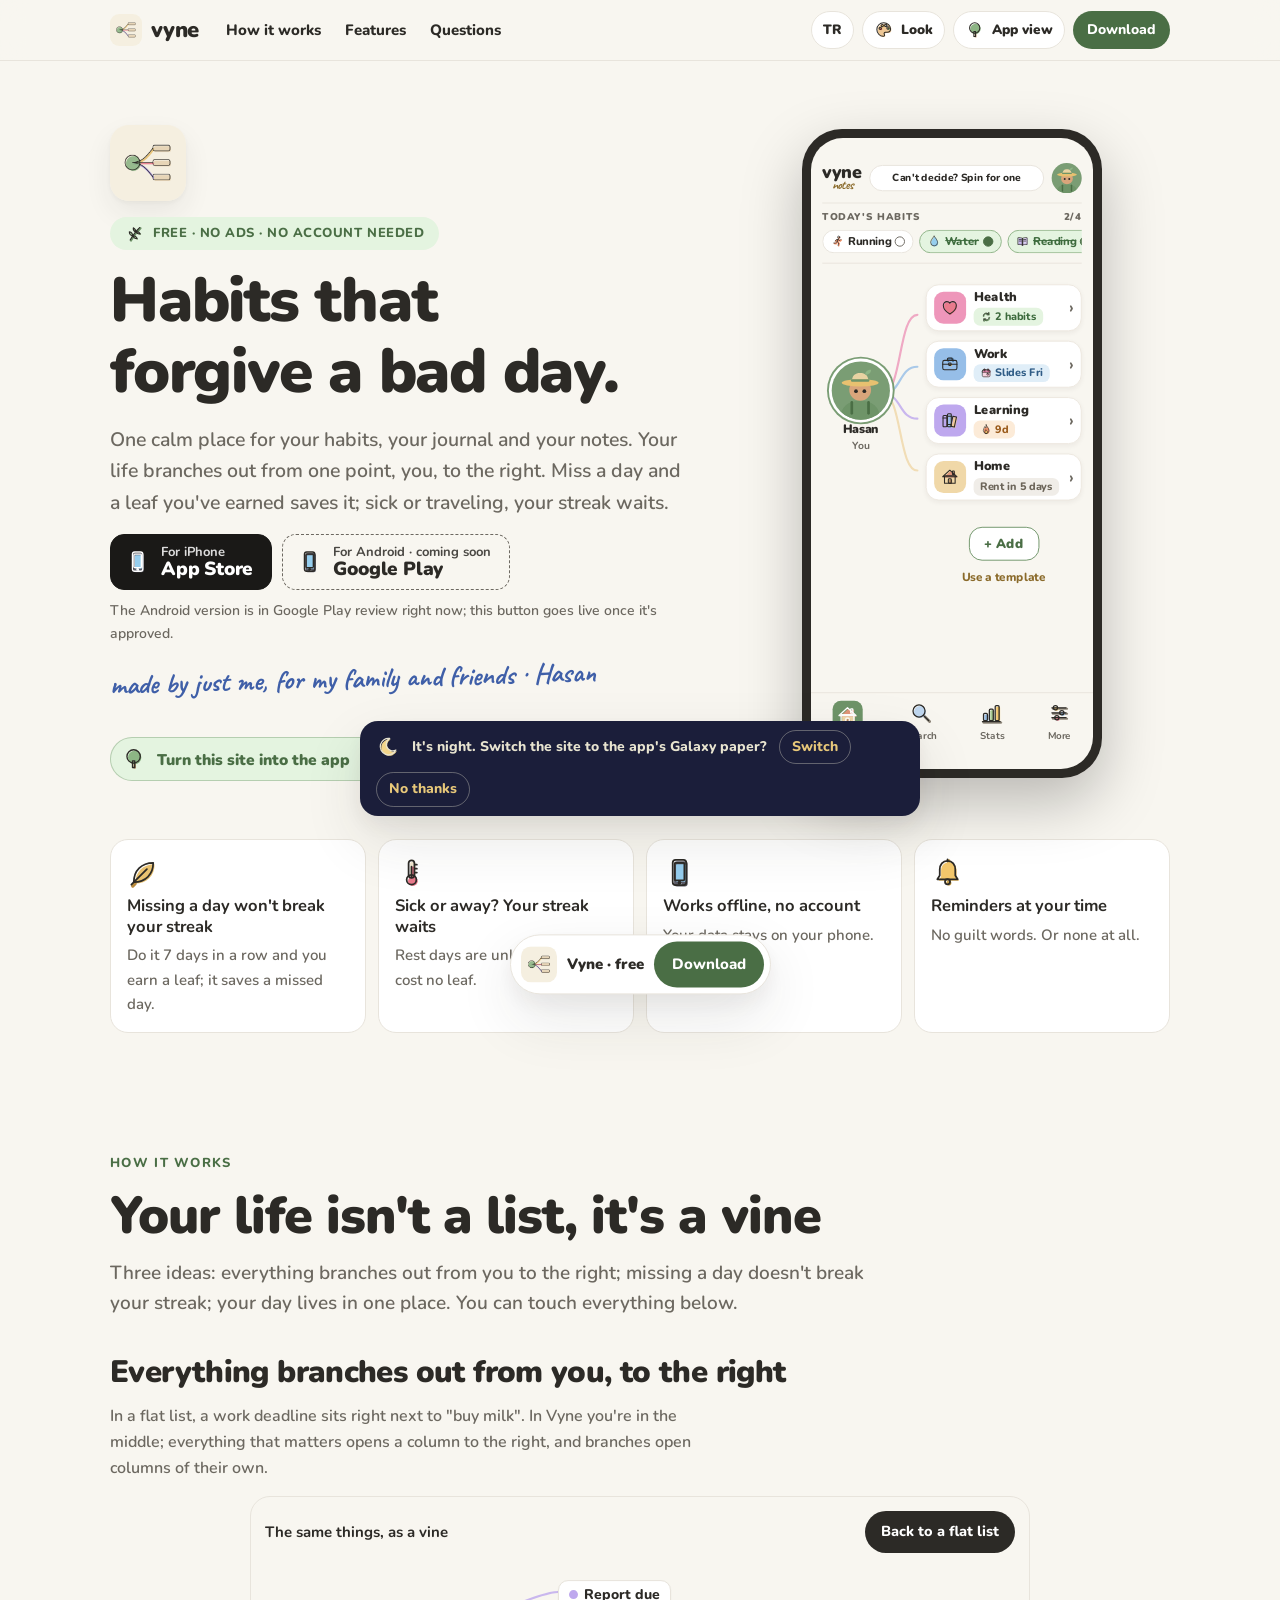
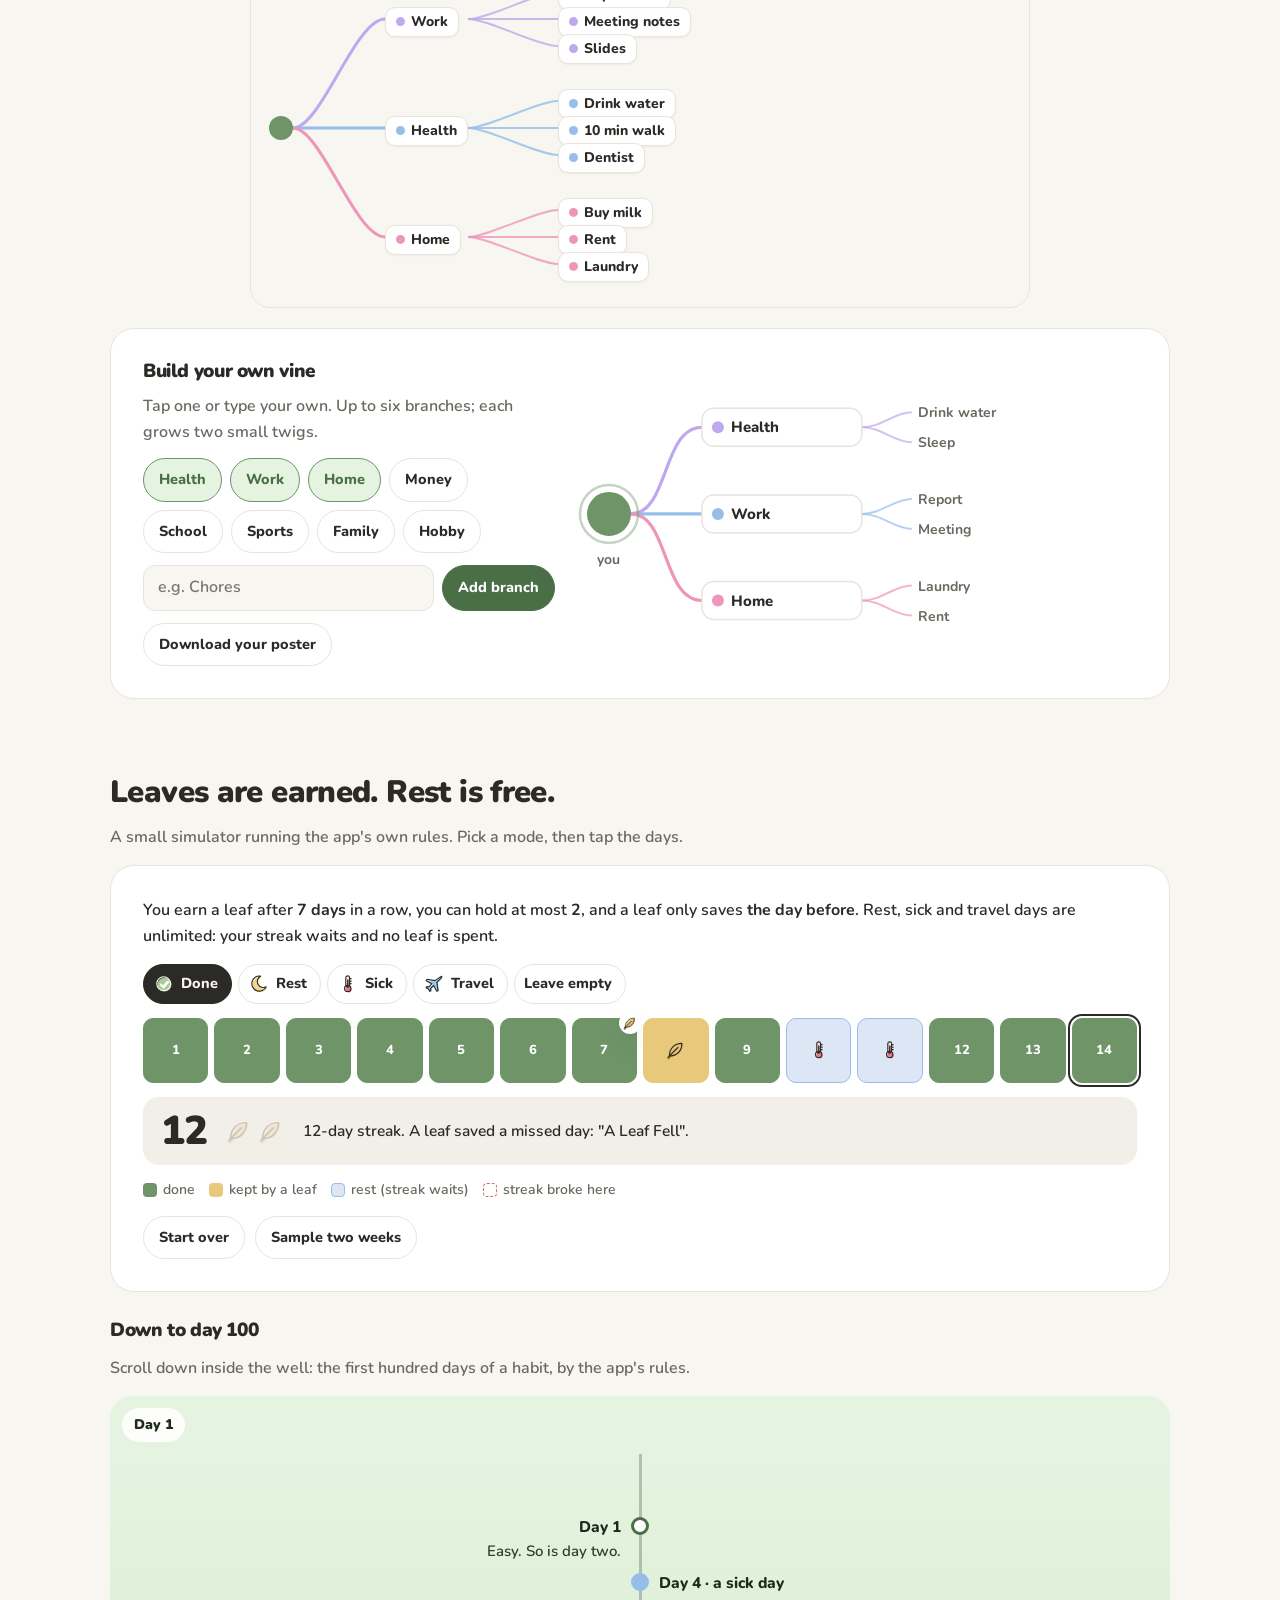
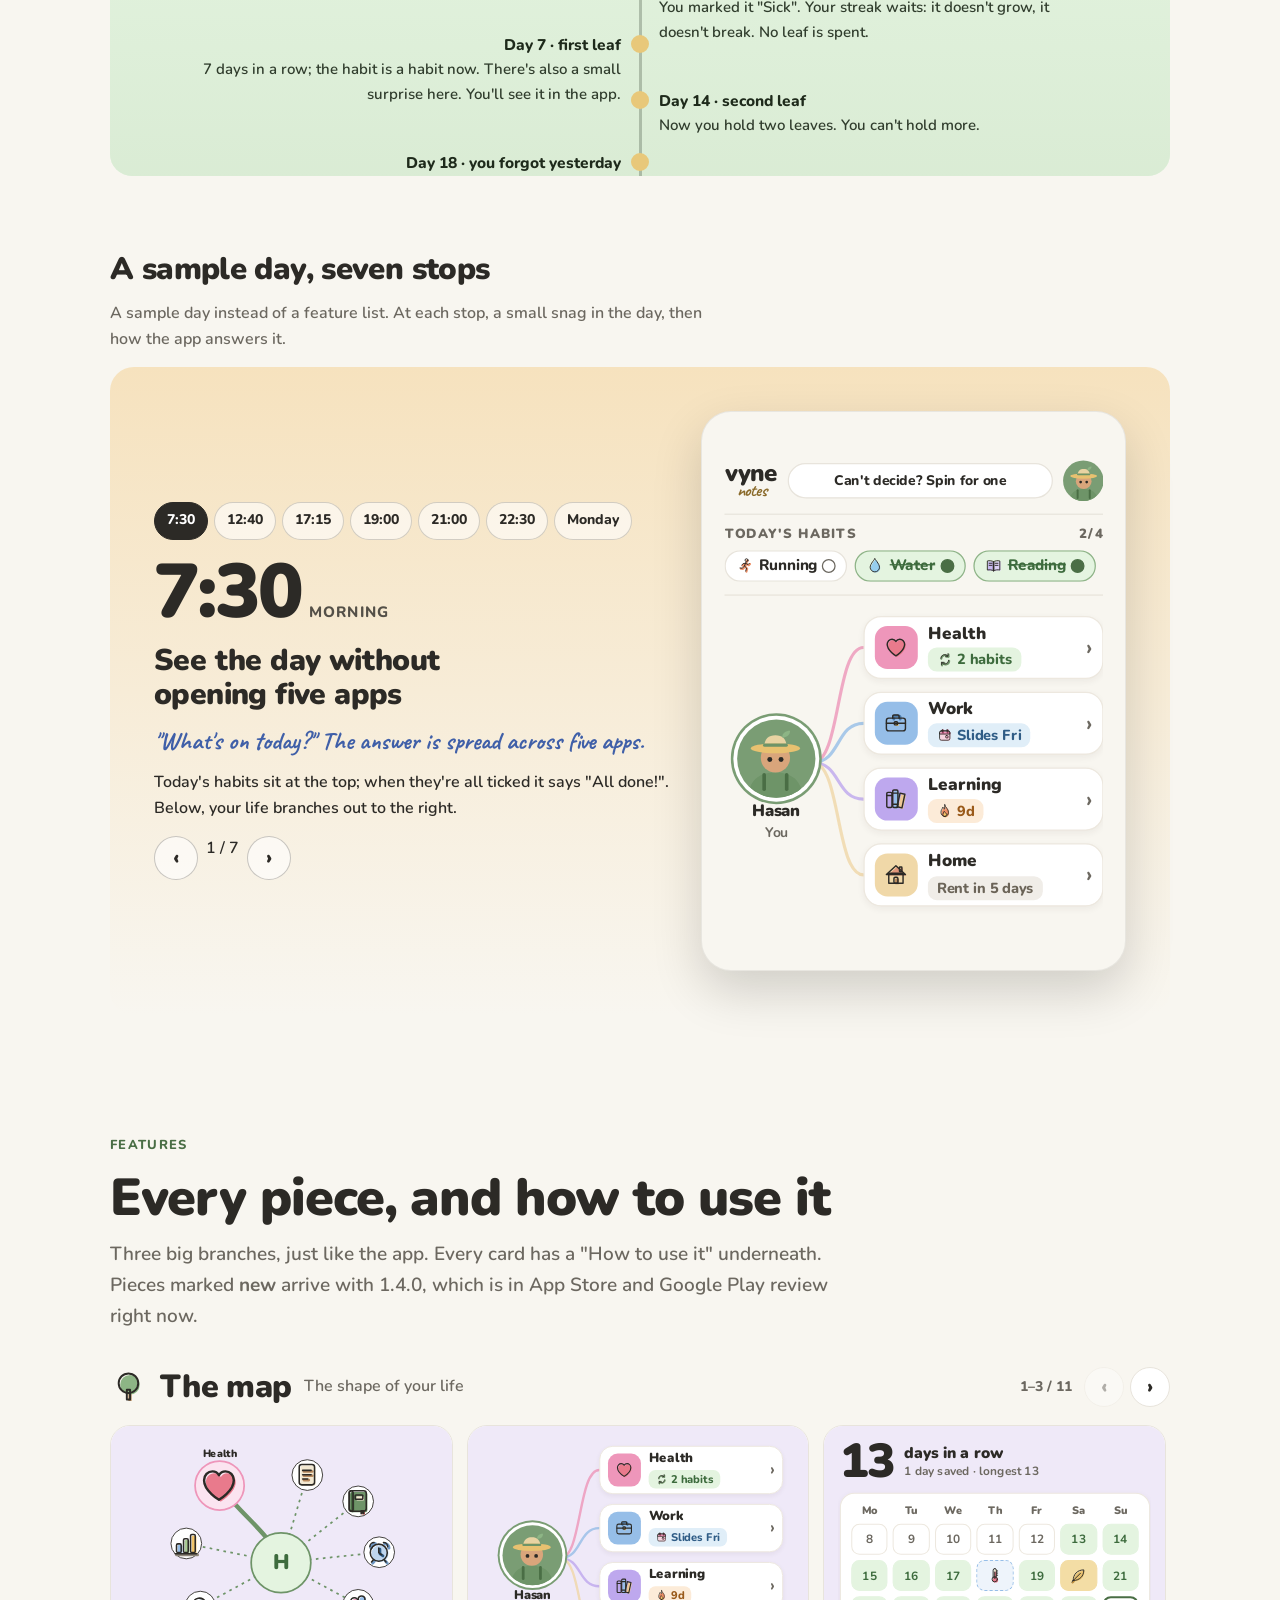
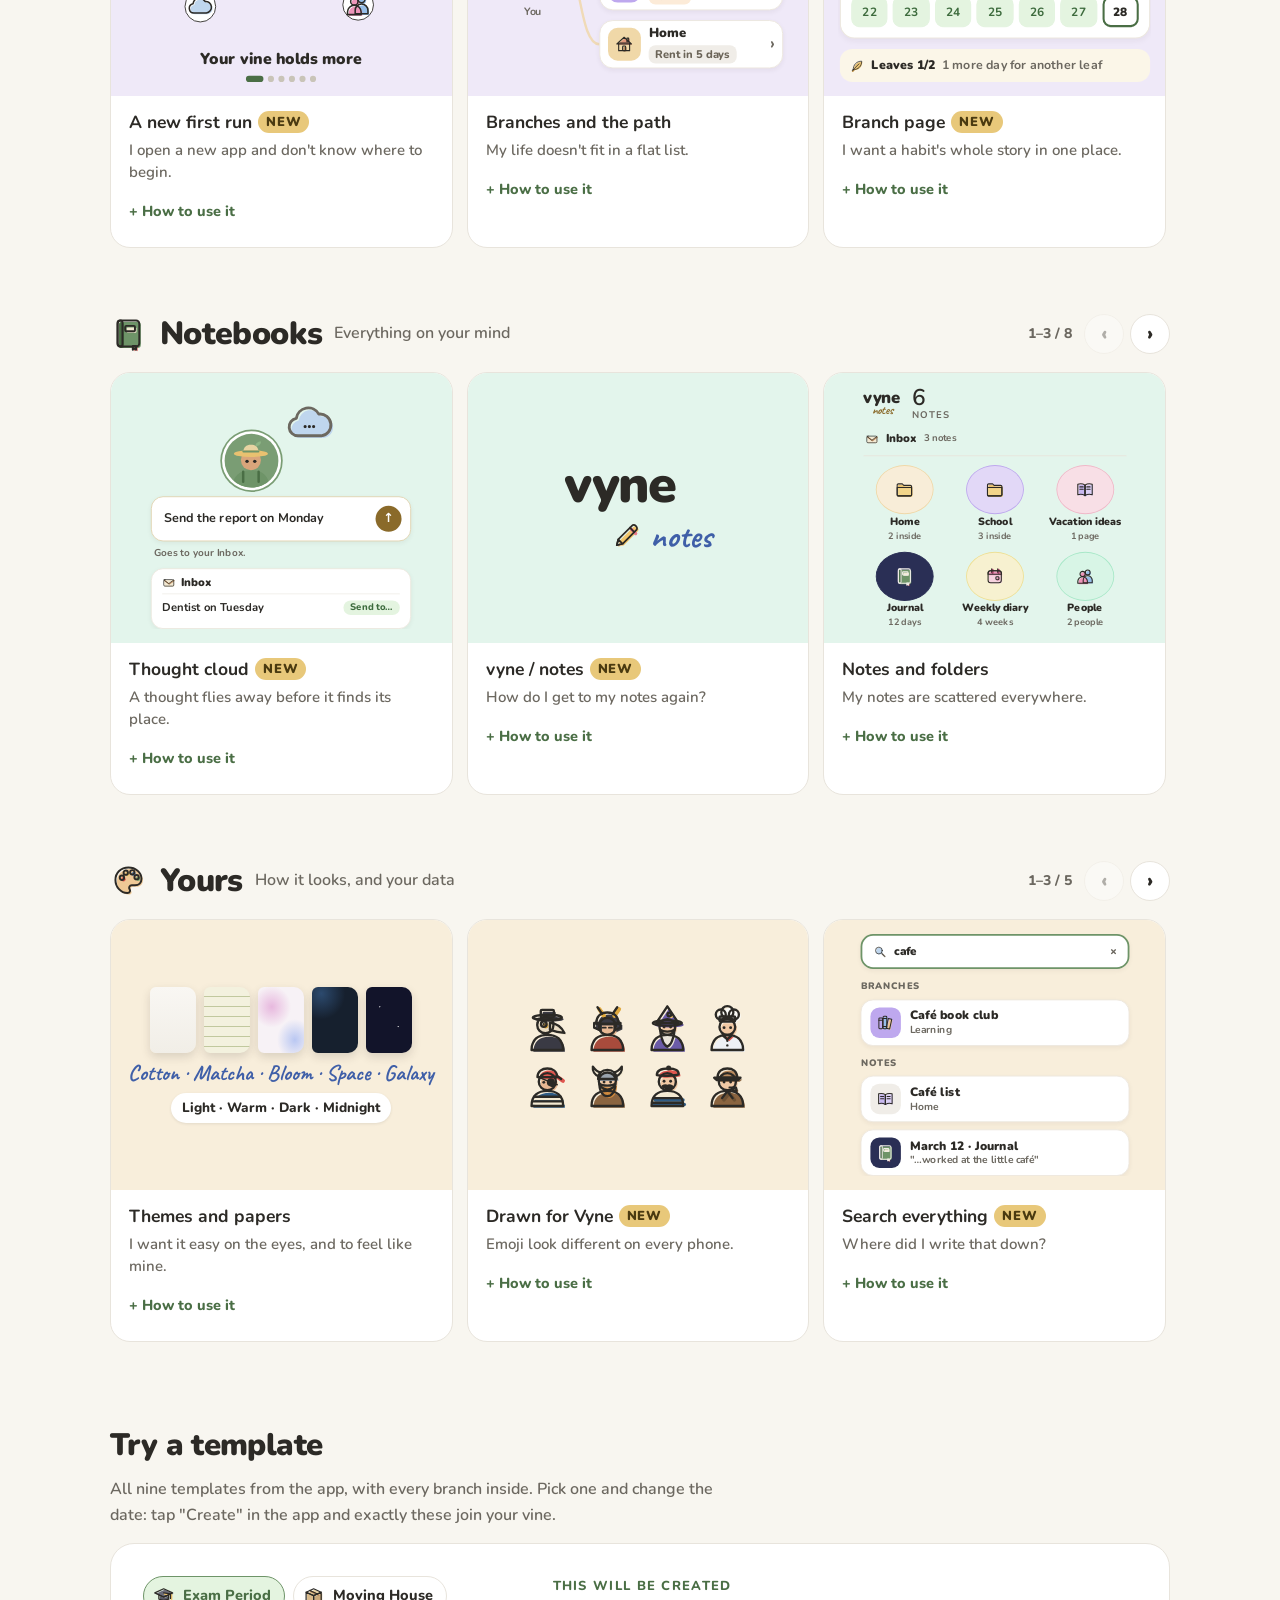
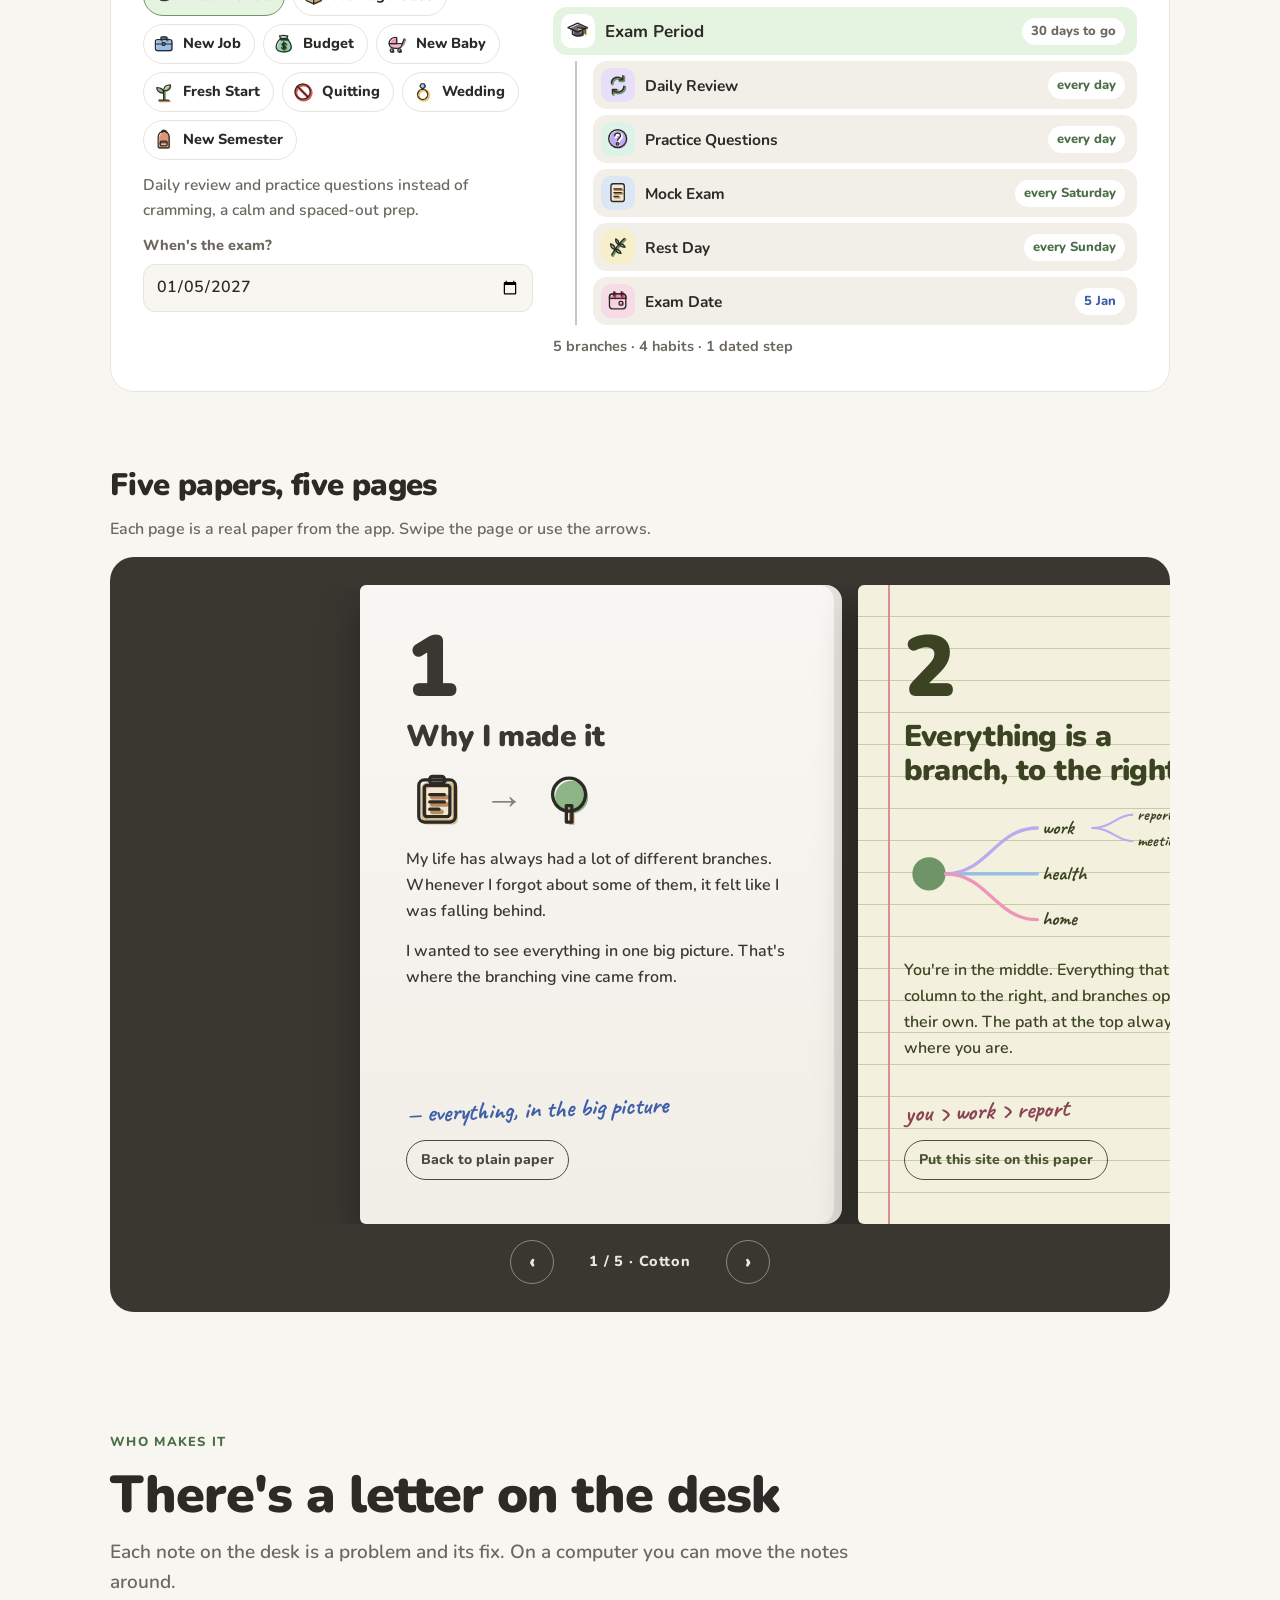
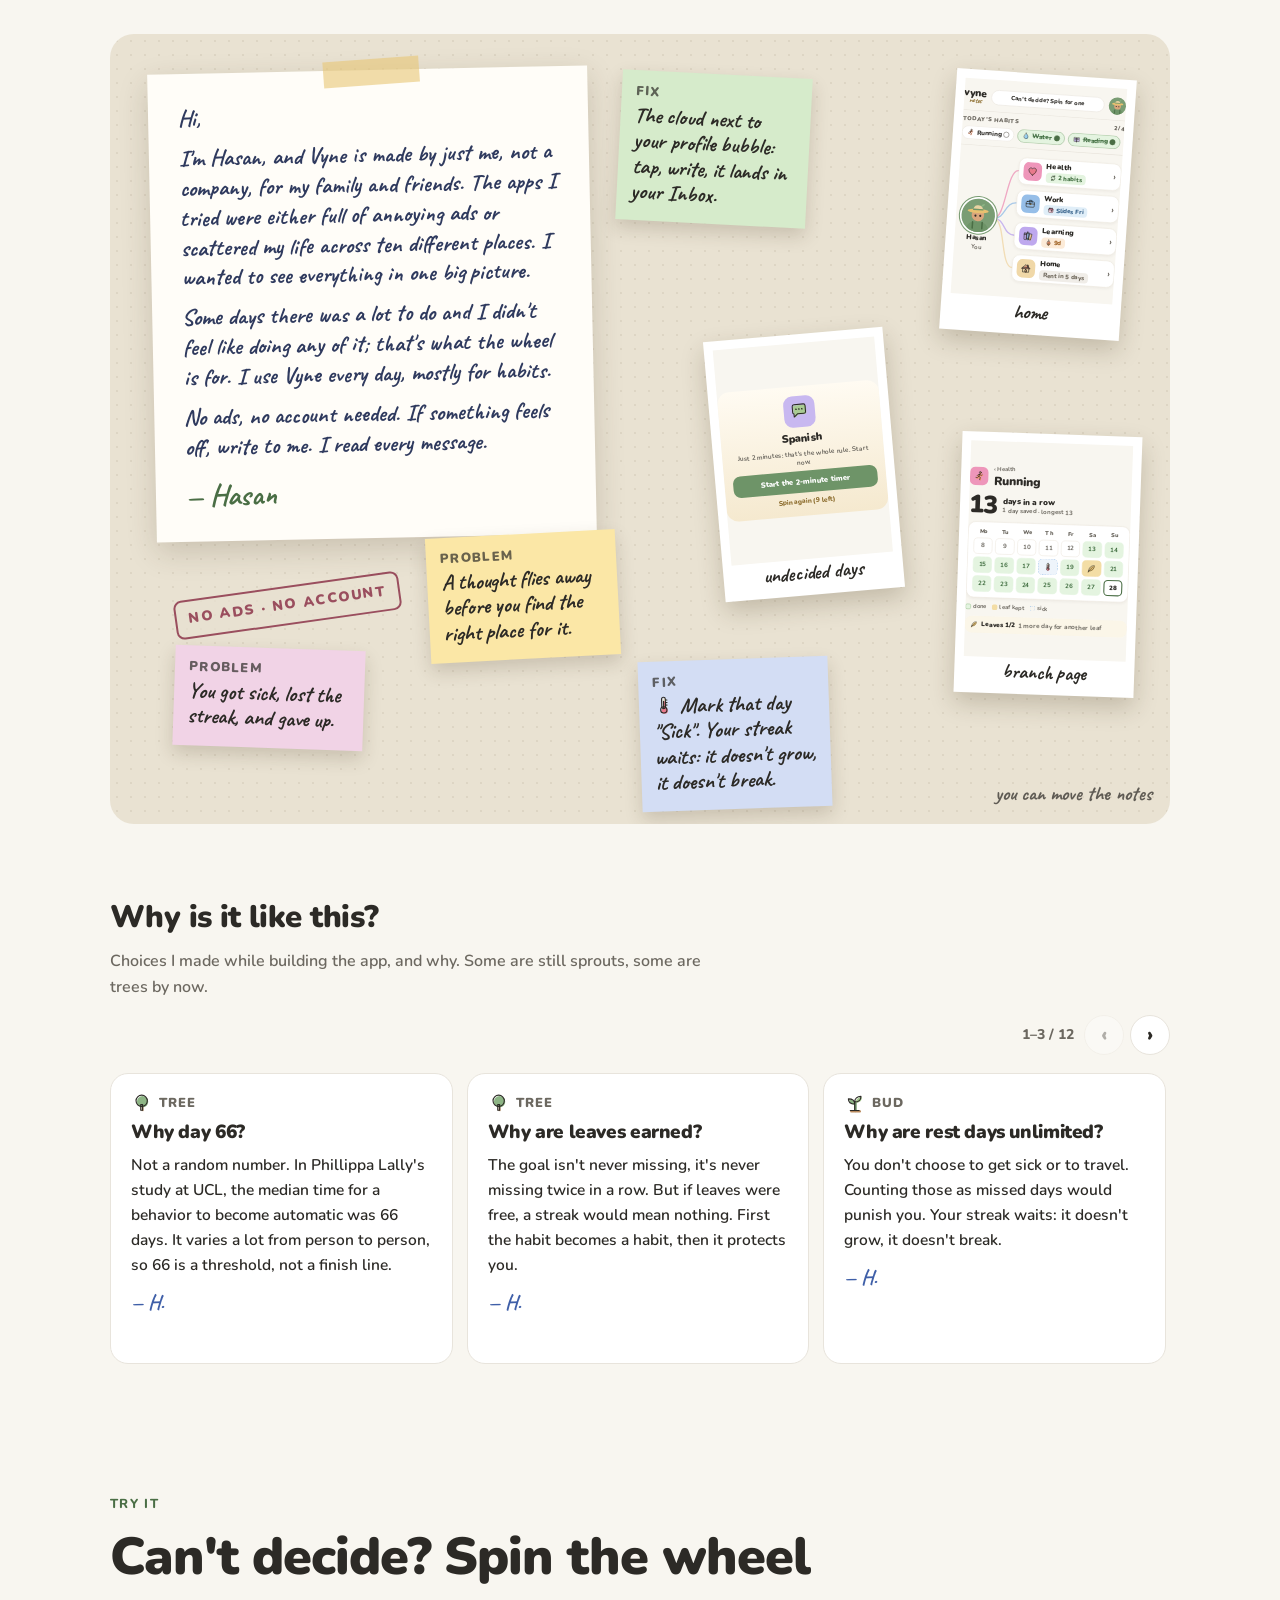
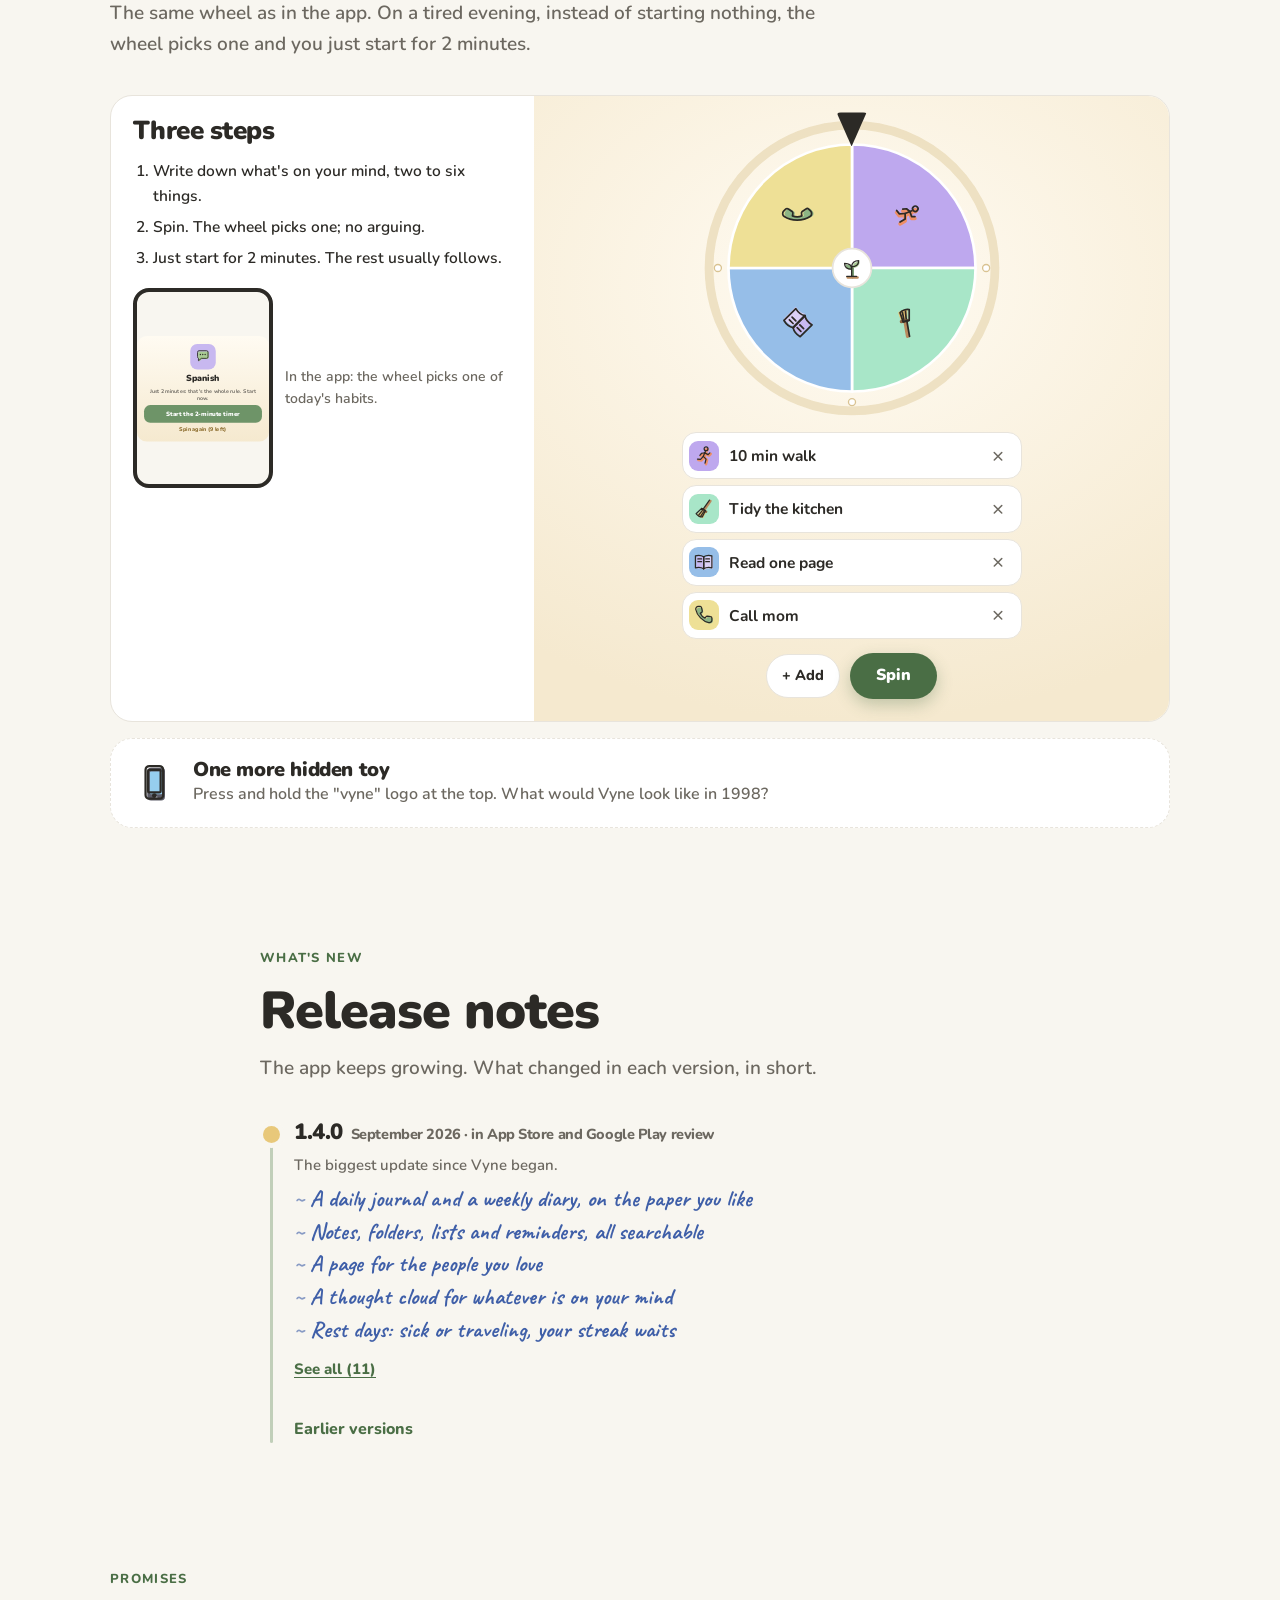
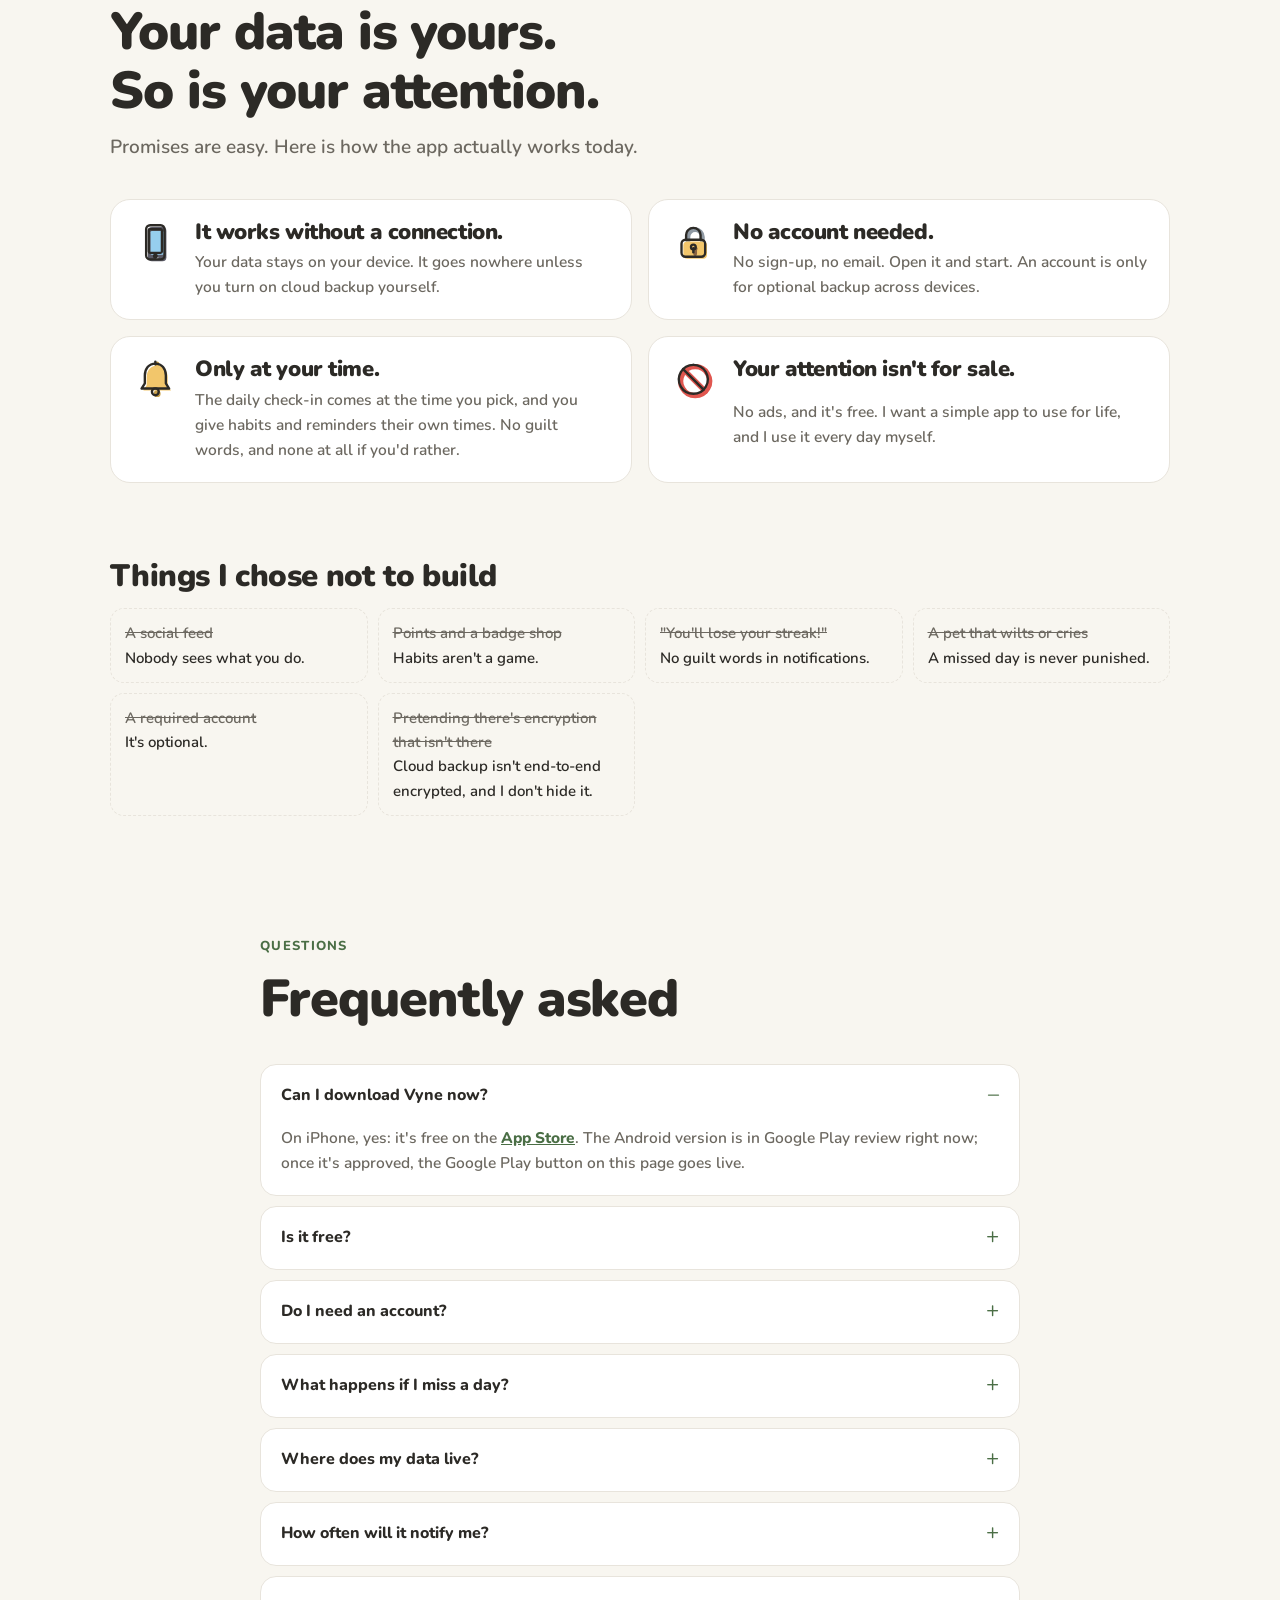
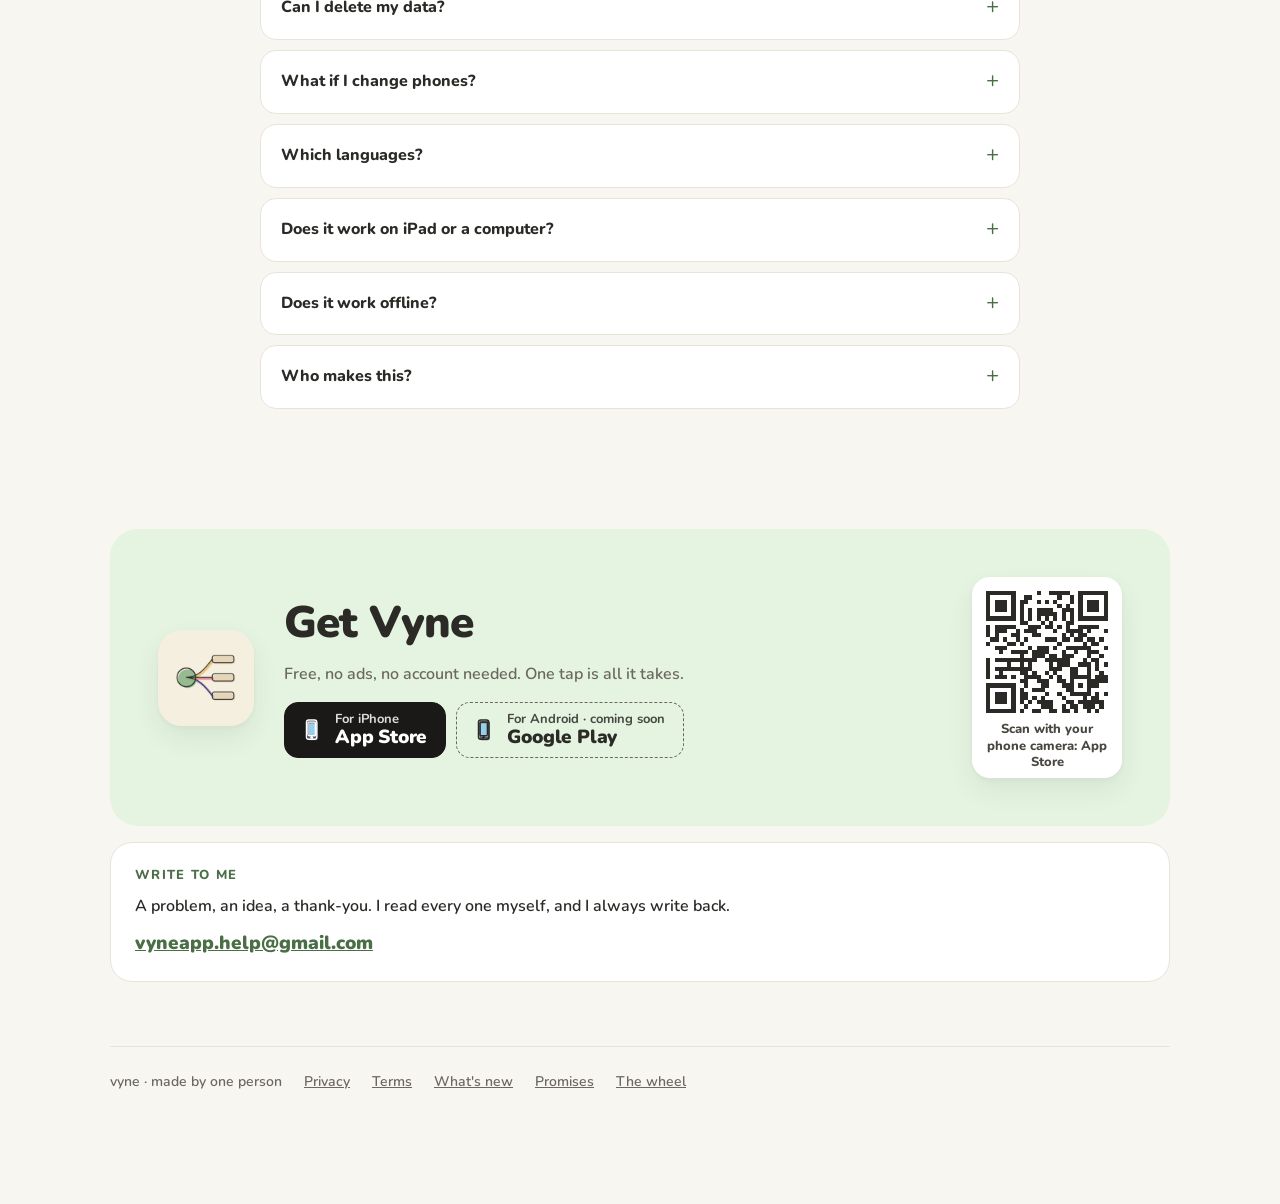
==== commit 84c96bae: "Site: "Uygulama görünümü" yayında Önizlemede onaylanan görünüm ana sitede (EN ve TR) açıldı: üstteki" ====
--- a/index.html
+++ b/index.html
@@ -29,6 +29,7 @@
 <meta name="twitter:description" content="One calm place for your habits, your journal and your notes. Miss a day and your streak doesn't break.">
 <meta name="twitter:image" content="https://hasankalkandev.github.io/vyne-website/og-image.png">
 <script>if(/Android/i.test(navigator.userAgent))document.documentElement.classList.add('is-android');</script>
+<script>try{if(localStorage.getItem('vyne-site-view')==='app')document.documentElement.classList.add('app-pre')}catch(e){}</script>
 <script type="application/ld+json">{"@context":"https://schema.org","@type":"MobileApplication","name":"Vyne","alternateName":"Vyne: Habit Tracker & Journal","operatingSystem":"iOS","applicationCategory":"LifestyleApplication","inLanguage":["en","tr"],"description":"One calm place for your habits, your journal and your notes. Miss a day and your streak doesn't break.","url":"https://hasankalkandev.github.io/vyne-website/","downloadUrl":"https://apps.apple.com/app/id6790837181","image":"https://hasankalkandev.github.io/vyne-website/app-icon.png","offers":{"@type":"Offer","price":"0","priceCurrency":"USD"}}</script>
 <link rel="preload" href="fonts/nunito-latin.woff2" as="font" type="font/woff2" crossorigin>
 <style>
@@ -838,6 +839,74 @@
 /* Düz liste denemesi: bilgisayarda daha dar, ortada */
 @media (min-width:900px){ .flat{width:100%; max-width:780px; margin-inline:auto} }
 @media (max-width:620px){ .tn.has{padding-right:58px} .tn.has .tk{position:absolute; right:8px; top:50%; translate:0 -50%; margin:0} }
+
+/* ===== Uygulama görünümü: site uygulamanın ana ekranı gibi (ortada sen, sağda dallar) ===== */
+html.app-pre main{visibility:hidden}
+.view-btn[aria-pressed="true"]{background:var(--green-soft); border-color:var(--green); color:var(--green-text)}
+.to-app{justify-self:start; display:inline-flex; align-items:center; gap:10px; margin-top:14px; font:inherit; font-size:15.5px; font-weight:900; color:var(--green-text); background:var(--green-soft); border:1.5px solid color-mix(in srgb,var(--green) 40%,transparent); border-radius:999px; padding:8px 16px 8px 10px; cursor:pointer; min-height:44px}
+.to-app svg.g{font-size:26px}
+.to-app i{font-style:normal; transition:translate .2s}
+.to-app:hover i{translate:4px 0}
+html.appmode #giris,html.appmode .quick,html.appmode main .sec:not(.open){display:none}
+html.appmode main .sec.open{padding-top:18px; animation:apIn .32s ease both}
+@keyframes apIn{from{opacity:0; translate:18px 0}to{opacity:1; translate:0 0}}
+
+.apphome{padding:22px 0 34px; max-width:760px; margin:0 auto}
+.ah-hello{display:grid; grid-template-columns:auto 1fr; gap:14px; align-items:center}
+.ah-hello img{border-radius:14px; box-shadow:var(--shadow)}
+.ah-hello h1{font-size:clamp(24px,4.6vw,34px)}
+.ah-hello p{color:var(--slate); font-size:15.5px; margin:4px 0 0}
+.ah-today{margin-top:18px; background:var(--card); border:1px solid var(--border); border-radius:18px; padding:10px 12px}
+.ah-th{display:flex; justify-content:space-between; font-size:12.5px; font-weight:900; letter-spacing:.08em; color:var(--slate)}
+.ah-th b{color:var(--green-text)}
+.ah-hcs{display:flex; gap:8px; margin-top:8px; overflow-x:auto; scrollbar-width:none; padding-bottom:2px}
+.ah-hcs::-webkit-scrollbar{display:none}
+.ah-hcs span{flex:none; display:inline-flex; align-items:center; gap:6px; font-size:14px; font-weight:800; padding:5px 10px 5px 7px; border-radius:999px; background:var(--green-soft); color:var(--green-text); border:1.5px solid color-mix(in srgb,var(--green) 35%,transparent)}
+.ah-hcs svg.g{font-size:20px}
+.ah-hcs i{width:12px; height:12px; border-radius:50%; background:var(--green)}
+.ah-vine{position:relative; display:grid; grid-template-columns:92px minmax(0,1fr); gap:0 64px; align-items:center; margin-top:22px}
+.ah-lines{position:absolute; inset:0; width:100%; height:100%; overflow:visible; pointer-events:none}
+.ah-lines path{fill:none; stroke-width:3.5; stroke-linecap:round}
+html.appmode .dock{display:none!important}
+html.appmode{scroll-padding-top:calc(var(--hh,64px) + var(--ph,100px) + 12px)}
+@media (max-width:760px){ html.appmode #nav{display:none} }
+.ah-lines.grow path{stroke-dasharray:var(--len); stroke-dashoffset:var(--len); animation:ahGrow .7s ease-out forwards}
+@keyframes ahGrow{to{stroke-dashoffset:0}}
+.ah-me{position:relative; display:grid; justify-items:center; gap:4px; text-align:center}
+.ah-bub{width:84px; height:84px; border-radius:50%; background:#6E9468; display:grid; place-items:center; box-shadow:0 0 0 4px var(--bg),0 0 0 6px color-mix(in srgb,var(--green) 55%,transparent)}
+.ah-bub svg.g{font-size:62px}
+.ah-me b{font-size:15px}
+.ah-bcs{position:relative; display:grid; gap:10px}
+.ah-bc{display:flex; align-items:center; gap:12px; text-decoration:none; color:var(--ink); background:var(--card); border:1px solid var(--border); border-radius:18px; padding:9px 12px 9px 9px; box-shadow:0 2px 0 color-mix(in srgb,var(--cb) 55%,transparent); transition:translate .15s, box-shadow .15s; min-height:60px}
+.ah-bc:hover{translate:3px 0; box-shadow:0 2px 0 var(--cb)}
+.ah-bc:active{translate:1px 1px}
+.ah-bc:focus-visible{outline:3px solid var(--green); outline-offset:2px}
+.ah-ic{flex:none; width:44px; height:44px; border-radius:13px; background:var(--cb); display:grid; place-items:center}
+.ah-ic svg.g{font-size:30px; color:#2C2A26} .ah-ic svg.g .gf{opacity:1}
+.ah-bt{display:grid; gap:3px; min-width:0}
+.ah-bt b{font-size:16.5px; line-height:1.2}
+.ah-chip{justify-self:start; font-size:13px; font-weight:800; color:var(--slate); background:color-mix(in srgb,var(--cb) 22%,var(--card)); border-radius:999px; padding:2px 9px}
+.ah-go{margin-left:auto; font-size:24px; font-weight:900; color:var(--slate)}
+.ah-foot{text-align:center; margin-top:24px}
+.ah-foot button{font:inherit; font-size:15px; font-weight:800; color:var(--slate); background:none; border:0; text-decoration:underline; text-underline-offset:3px; cursor:pointer; padding:8px}
+@media (max-width:420px){ .ah-vine{grid-template-columns:66px minmax(0,1fr); column-gap:34px} .ah-bub{width:64px; height:64px} .ah-bub svg.g{font-size:48px} .ah-bt b{font-size:15.5px} }
+
+.apppath{position:sticky; top:var(--hh,64px); z-index:30; margin:0 -20px; padding:8px 20px 8px; background:color-mix(in srgb,var(--bg) 92%,transparent); backdrop-filter:blur(10px); -webkit-backdrop-filter:blur(10px); border-bottom:1px solid var(--border)}
+.ap-row{display:flex; align-items:center; gap:10px; max-width:1100px; margin:0 auto}
+.ap-back{flex:none; width:40px; height:40px; display:grid; place-items:center; border-radius:50%; border:1.5px solid var(--border); background:var(--card); color:var(--ink); text-decoration:none; font-size:24px; font-weight:900; line-height:1}
+.ap-ic{flex:none; width:34px; height:34px; border-radius:10px; background:var(--cb,#A8E6C8); display:grid; place-items:center}
+.ap-ic svg.g{font-size:24px; color:#2C2A26} .ap-ic svg.g .gf{opacity:1}
+.ap-crumb{font-size:15px; font-weight:800; color:var(--slate); min-width:0; white-space:nowrap; overflow:hidden; text-overflow:ellipsis}
+.ap-crumb a{color:var(--green-text)}
+.ap-crumb b{color:var(--ink)}
+.ap-subs{display:flex; gap:8px; overflow-x:auto; scrollbar-width:none; max-width:1100px; margin:8px auto 0; padding-bottom:2px}
+.ap-subs:empty{display:none}
+.ap-subs::-webkit-scrollbar{display:none}
+.ap-subs button{flex:none; font:inherit; font-size:14px; font-weight:800; color:var(--ink); background:var(--card); border:1.5px solid var(--border); border-radius:999px; padding:6px 12px; min-height:36px; cursor:pointer}
+.ap-subs button:hover{border-color:var(--cb,var(--green))}
+
+@media (prefers-reduced-motion:reduce){ .ah-lines.grow path{animation:none; stroke-dashoffset:0} }
+
 </style>
 </head>
 <body>
@@ -853,6 +922,7 @@
     <div class="top-right">
       <a class="lang-sw" id="langSw" href="tr/" data-lang="tr" hreflang="tr" lang="tr" aria-label="Türkçe">TR</a>
       <button class="look-btn" id="lookBtn" type="button" aria-expanded="false" aria-controls="look"><svg class="g" viewBox="-1 -1 35 35" aria-hidden="true" focusable="false"><g class="gf" transform="translate(1.4 1.4)"><path d="M16 4 C9 4 4 9 4 15.5 C4 22 9 27.5 15 27.5 C17.5 27.5 18 25.5 17 24 C16 22.5 17 20.5 19 20.5 H22 C25.5 20.5 28 18 28 14.5 C28 8.5 22.5 4 16 4 Z" fill="#EEC896"/><circle cx="10" cy="13.5" r="2" fill="#E0564F"/><circle cx="13.5" cy="8.8" r="2" fill="#F2C66B"/><circle cx="19.5" cy="8.5" r="2" fill="#6F98C4"/><circle cx="23.5" cy="13" r="2" fill="#7FAE76"/></g><path d="M16 4 C9 4 4 9 4 15.5 C4 22 9 27.5 15 27.5 C17.5 27.5 18 25.5 17 24 C16 22.5 17 20.5 19 20.5 H22 C25.5 20.5 28 18 28 14.5 C28 8.5 22.5 4 16 4 Z" fill="none" stroke="currentColor" stroke-width="1.8" stroke-linejoin="round" stroke-linecap="round"/><circle cx="10" cy="13.5" r="2" fill="none" stroke="currentColor" stroke-width="1.8" stroke-linejoin="round" stroke-linecap="round"/><circle cx="13.5" cy="8.8" r="2" fill="none" stroke="currentColor" stroke-width="1.8" stroke-linejoin="round" stroke-linecap="round"/><circle cx="19.5" cy="8.5" r="2" fill="none" stroke="currentColor" stroke-width="1.8" stroke-linejoin="round" stroke-linecap="round"/><circle cx="23.5" cy="13" r="2" fill="none" stroke="currentColor" stroke-width="1.8" stroke-linejoin="round" stroke-linecap="round"/></svg><span class="t">Look</span></button>
+      <button class="look-btn view-btn" id="viewBtn" type="button" aria-pressed="false" aria-label="App view"><svg class="g" viewBox="-1 -1 35 35" aria-hidden="true" focusable="false"><g class="gf" transform="translate(1.4 1.4)"><path d="M14.5 28 V19 H17.5 V28 Z" fill="#B98A5E"/><circle cx="16" cy="13" r="9" fill="#8DB585"/></g><path d="M14.5 28 V19 H17.5 V28 Z" fill="none" stroke="currentColor" stroke-width="1.8" stroke-linejoin="round" stroke-linecap="round"/><circle cx="16" cy="13" r="9" fill="none" stroke="currentColor" stroke-width="1.8" stroke-linejoin="round" stroke-linecap="round"/></svg><span class="t" id="viewT">App view</span></button>
       <a class="nav-dl" href="#indir">Download</a>
     </div>
   </div>
@@ -883,6 +953,37 @@
 <main id="main">
 <div class="wrap">
 
+<!-- ============ UYGULAMA GÖRÜNÜMÜ: sarmaşık ana sayfa ============ -->
+<section class="apphome" id="sarmasik" hidden aria-labelledby="ahTitle">
+  <div class="ah-hello">
+    <img src="app-icon.png" alt="" width="52" height="52">
+    <div><h1 id="ahTitle">Habits that forgive a bad day.</h1>
+    <p>This site now works like the app: you in the middle, branches to the right. Tap a branch.</p></div>
+  </div>
+  <div class="ah-today"><div class="ah-th"><span>TODAY</span><b>4/4</b></div>
+    <div class="ah-hcs"><span><svg class="g" viewBox="-1 -1 35 35" aria-hidden="true" focusable="false"><g class="gf" transform="translate(1.4 1.4)"><circle cx="16" cy="16" r="11" fill="#F2C66B"/><path d="M16 9.5 V22.5" fill="none" stroke="#B98A3C" stroke-width="3.2" stroke-linejoin="round" stroke-linecap="round"/><path d="M19.5 12.5 C18 11 13 11 13 13.8 C13 17 19 15.5 19 18.5 C19 21 14 21 12.5 19.5" fill="none" stroke="#B98A3C" stroke-width="3.2" stroke-linejoin="round" stroke-linecap="round"/></g><circle cx="16" cy="16" r="11" fill="none" stroke="currentColor" stroke-width="1.8" stroke-linejoin="round" stroke-linecap="round"/><path d="M16 9.5 V22.5" fill="none" stroke="currentColor" stroke-width="1.8" stroke-linejoin="round" stroke-linecap="round"/><path d="M19.5 12.5 C18 11 13 11 13 13.8 C13 17 19 15.5 19 18.5 C19 21 14 21 12.5 19.5" fill="none" stroke="currentColor" stroke-width="1.8" stroke-linejoin="round" stroke-linecap="round"/></svg>Free<i></i></span><span><svg class="g" viewBox="-1 -1 35 35" aria-hidden="true" focusable="false"><g class="gf" transform="translate(1.4 1.4)"><path d="M16 5 A11 11 0 1 1 15.99 5" fill="none" stroke="#E0564F" stroke-width="4" stroke-linejoin="round" stroke-linecap="round"/><path d="M8.2 8.2 L23.8 23.8" fill="none" stroke="#E0564F" stroke-width="4" stroke-linejoin="round" stroke-linecap="round"/></g><path d="M16 5 A11 11 0 1 1 15.99 5" fill="none" stroke="currentColor" stroke-width="1.8" stroke-linejoin="round" stroke-linecap="round"/><path d="M8.2 8.2 L23.8 23.8" fill="none" stroke="currentColor" stroke-width="1.8" stroke-linejoin="round" stroke-linecap="round"/></svg>No ads<i></i></span><span><svg class="g" viewBox="-1 -1 35 35" aria-hidden="true" focusable="false"><g class="gf" transform="translate(1.4 1.4)"><path d="M10.5 14 V10.5 A5.5 5.5 0 0 1 21.5 10.5 V14" fill="none" stroke="#8F99A3" stroke-width="3.6" stroke-linejoin="round" stroke-linecap="round"/><rect x="7" y="14" width="18" height="13" rx="3" fill="#F2C66B"/><circle cx="16" cy="19.5" r="1.8" fill="#8A6440"/><path d="M16 20.5 V23.5" fill="none" stroke="#8A6440" stroke-width="2.8" stroke-linejoin="round" stroke-linecap="round"/></g><path d="M10.5 14 V10.5 A5.5 5.5 0 0 1 21.5 10.5 V14" fill="none" stroke="currentColor" stroke-width="1.8" stroke-linejoin="round" stroke-linecap="round"/><rect x="7" y="14" width="18" height="13" rx="3" fill="none" stroke="currentColor" stroke-width="1.8" stroke-linejoin="round" stroke-linecap="round"/><circle cx="16" cy="19.5" r="1.8" fill="none" stroke="currentColor" stroke-width="1.8" stroke-linejoin="round" stroke-linecap="round"/><path d="M16 20.5 V23.5" fill="none" stroke="currentColor" stroke-width="1.8" stroke-linejoin="round" stroke-linecap="round"/></svg>No account<i></i></span><span><svg class="g" viewBox="-1 -1 35 35" aria-hidden="true" focusable="false"><g class="gf" transform="translate(1.4 1.4)"><rect x="9" y="3" width="14" height="26" rx="3" fill="#5A5A66"/><rect x="11" y="6" width="10" height="18" rx="1" fill="#96CEEE"/><circle cx="16" cy="26.5" r="1" fill="#BFC6CF"/></g><rect x="9" y="3" width="14" height="26" rx="3" fill="none" stroke="currentColor" stroke-width="1.8" stroke-linejoin="round" stroke-linecap="round"/><rect x="11" y="6" width="10" height="18" rx="1" fill="none" stroke="currentColor" stroke-width="1.8" stroke-linejoin="round" stroke-linecap="round"/><circle cx="16" cy="26.5" r="1" fill="none" stroke="currentColor" stroke-width="1.8" stroke-linejoin="round" stroke-linecap="round"/></svg>Offline<i></i></span></div></div>
+  <div class="ah-vine" id="ahVine">
+    <svg class="ah-lines" id="ahLines" aria-hidden="true"></svg>
+    <div class="ah-me" id="ahMe"><span class="ah-bub"><svg class="g" viewBox="-1 -1 35 35" aria-hidden="true" focusable="false"><path d="M4 34 C4 26 9 22.5 16 22.5 C23 22.5 28 26 28 34 Z" fill="#6E9468"/><path d="M11 23.5 V30" fill="none" stroke="#4A6E45" stroke-width="1.6" stroke-linejoin="round" stroke-linecap="round"/><path d="M21 23.5 V30" fill="none" stroke="#4A6E45" stroke-width="1.6" stroke-linejoin="round" stroke-linecap="round"/><circle cx="16" cy="16" r="6.5" fill="#D9A57B"/><path d="M11 11.5 C11 7.5 13 6 16 6 C19 6 21 7.5 21 11.5 Z" fill="#E8D3A2"/><ellipse cx="16" cy="11.8" rx="11" ry="2.2" fill="#E8C170"/><path d="M11.2 10.4 H20.8" fill="none" stroke="#6E9468" stroke-width="1.4" stroke-linejoin="round" stroke-linecap="round"/><path d="M19 7 C19 5 20.5 4 22.5 4 C22.5 6 21 7 19 7 Z" fill="#8DB585"/><circle cx="13.5" cy="16.8" r="1.1" fill="#2C2A26"/><circle cx="18.5" cy="16.8" r="1.1" fill="#2C2A26"/></svg></span><b>You</b></div>
+    <nav class="ah-bcs" aria-label="Branches">
+      <a class="ah-bc" href="#nasil" style="--cb:#A8E6C8"><span class="ah-ic"><svg class="g" viewBox="-1 -1 35 35" aria-hidden="true" focusable="false"><g class="gf" transform="translate(1.4 1.4)"><path d="M16 28 V14" fill="none" stroke="#6E9468" stroke-width="3.6" stroke-linejoin="round" stroke-linecap="round"/><path d="M16 18 C16 13 12 10 6 10 C6 15 10 18 16 18 Z" fill="#8DB585"/><path d="M16 15 C16 9 20 6 26 6 C26 12 22 15 16 15 Z" fill="#A9CB93"/><path d="M9 28.5 H23" fill="none" stroke="#B98A5E" stroke-width="3.4" stroke-linejoin="round" stroke-linecap="round"/></g><path d="M16 28 V14" fill="none" stroke="currentColor" stroke-width="1.8" stroke-linejoin="round" stroke-linecap="round"/><path d="M16 18 C16 13 12 10 6 10 C6 15 10 18 16 18 Z" fill="none" stroke="currentColor" stroke-width="1.8" stroke-linejoin="round" stroke-linecap="round"/><path d="M16 15 C16 9 20 6 26 6 C26 12 22 15 16 15 Z" fill="none" stroke="currentColor" stroke-width="1.8" stroke-linejoin="round" stroke-linecap="round"/><path d="M9 28.5 H23" fill="none" stroke="currentColor" stroke-width="1.8" stroke-linejoin="round" stroke-linecap="round"/></svg></span><span class="ah-bt"><b>How it works</b><span class="ah-chip">3 ideas to try</span></span><span class="ah-go">›</span></a>
+      <a class="ah-bc" href="#ozellikler" style="--cb:#EE96BA"><span class="ah-ic"><svg class="g" viewBox="-1 -1 35 35" aria-hidden="true" focusable="false"><g class="gf" transform="translate(1.4 1.4)"><path d="M14 4 C14.8 10 16 11.2 22 12 C16 12.8 14.8 14 14 20 C13.2 14 12 12.8 6 12 C12 11.2 13.2 10 14 4 Z" fill="#F2C66B"/><path d="M23 17 C23.4 20 24 20.6 27 21 C24 21.4 23.4 22 23 25 C22.6 22 22 21.4 19 21 C22 20.6 22.6 20 23 17 Z" fill="#F6D98A"/><circle cx="8" cy="24" r="1.6" fill="#F6D98A"/></g><path d="M14 4 C14.8 10 16 11.2 22 12 C16 12.8 14.8 14 14 20 C13.2 14 12 12.8 6 12 C12 11.2 13.2 10 14 4 Z" fill="none" stroke="currentColor" stroke-width="1.8" stroke-linejoin="round" stroke-linecap="round"/><path d="M23 17 C23.4 20 24 20.6 27 21 C24 21.4 23.4 22 23 25 C22.6 22 22 21.4 19 21 C22 20.6 22.6 20 23 17 Z" fill="none" stroke="currentColor" stroke-width="1.8" stroke-linejoin="round" stroke-linecap="round"/><circle cx="8" cy="24" r="1.6" fill="none" stroke="currentColor" stroke-width="1.8" stroke-linejoin="round" stroke-linecap="round"/></svg></span><span class="ah-bt"><b>Features</b><span class="ah-chip"><span data-count="#ozellikler .feat"></span> features</span></span><span class="ah-go">›</span></a>
+      <a class="ah-bc" href="#hikaye" style="--cb:#F0D8A8"><span class="ah-ic"><svg class="g" viewBox="-1 -1 35 35" aria-hidden="true" focusable="false"><g class="gf" transform="translate(1.4 1.4)"><rect x="3" y="8" width="26" height="17" rx="3" fill="#F3E9D2"/><path d="M3.5 9 L16 18.5 L28.5 9" fill="none" stroke="#B98A5E" stroke-width="2.8" stroke-linejoin="round" stroke-linecap="round"/></g><rect x="3" y="8" width="26" height="17" rx="3" fill="none" stroke="currentColor" stroke-width="1.8" stroke-linejoin="round" stroke-linecap="round"/><path d="M3.5 9 L16 18.5 L28.5 9" fill="none" stroke="currentColor" stroke-width="1.8" stroke-linejoin="round" stroke-linecap="round"/></svg></span><span class="ah-bt"><b>The story</b><span class="ah-chip">a letter</span></span><span class="ah-go">›</span></a>
+      <a class="ah-bc" href="#oyuncaklar" style="--cb:#BEA8EE"><span class="ah-ic"><svg class="g" viewBox="-1 -1 35 35" aria-hidden="true" focusable="false"><g class="gf" transform="translate(1.4 1.4)"><path d="M11 29 L16 15 L21 29" fill="none" stroke="#8F877A" stroke-width="3" stroke-linejoin="round" stroke-linecap="round"/><circle cx="16" cy="15" r="11" fill="#DCD0F6"/><path d="M16 4 V26" fill="none" stroke="#6B5BA8" stroke-width="2.4" stroke-linejoin="round" stroke-linecap="round"/><path d="M5 15 H27" fill="none" stroke="#6B5BA8" stroke-width="2.4" stroke-linejoin="round" stroke-linecap="round"/><path d="M8.2 7.2 L23.8 22.8" fill="none" stroke="#6B5BA8" stroke-width="2.4" stroke-linejoin="round" stroke-linecap="round"/><path d="M23.8 7.2 L8.2 22.8" fill="none" stroke="#6B5BA8" stroke-width="2.4" stroke-linejoin="round" stroke-linecap="round"/><circle cx="16" cy="15" r="3" fill="#6B5BA8"/><circle cx="16" cy="4" r="2.2" fill="#E97A8C"/><circle cx="27" cy="15" r="2.2" fill="#F2C66B"/><circle cx="16" cy="26" r="2.2" fill="#96BEE8"/><circle cx="5" cy="15" r="2.2" fill="#A9CB93"/></g><path d="M11 29 L16 15 L21 29" fill="none" stroke="currentColor" stroke-width="1.8" stroke-linejoin="round" stroke-linecap="round"/><circle cx="16" cy="15" r="11" fill="none" stroke="currentColor" stroke-width="1.8" stroke-linejoin="round" stroke-linecap="round"/><path d="M16 4 V26" fill="none" stroke="currentColor" stroke-width="1.8" stroke-linejoin="round" stroke-linecap="round"/><path d="M5 15 H27" fill="none" stroke="currentColor" stroke-width="1.8" stroke-linejoin="round" stroke-linecap="round"/><path d="M8.2 7.2 L23.8 22.8" fill="none" stroke="currentColor" stroke-width="1.8" stroke-linejoin="round" stroke-linecap="round"/><path d="M23.8 7.2 L8.2 22.8" fill="none" stroke="currentColor" stroke-width="1.8" stroke-linejoin="round" stroke-linecap="round"/><circle cx="16" cy="15" r="3" fill="none" stroke="currentColor" stroke-width="1.8" stroke-linejoin="round" stroke-linecap="round"/><circle cx="16" cy="4" r="2.2" fill="none" stroke="currentColor" stroke-width="1.8" stroke-linejoin="round" stroke-linecap="round"/><circle cx="27" cy="15" r="2.2" fill="none" stroke="currentColor" stroke-width="1.8" stroke-linejoin="round" stroke-linecap="round"/><circle cx="16" cy="26" r="2.2" fill="none" stroke="currentColor" stroke-width="1.8" stroke-linejoin="round" stroke-linecap="round"/><circle cx="5" cy="15" r="2.2" fill="none" stroke="currentColor" stroke-width="1.8" stroke-linejoin="round" stroke-linecap="round"/></svg></span><span class="ah-bt"><b>The wheel</b><span class="ah-chip">spin, start</span></span><span class="ah-go">›</span></a>
+      <a class="ah-bc" href="#yenilikler" style="--cb:#96BEE8"><span class="ah-ic"><svg class="g" viewBox="-1 -1 35 35" aria-hidden="true" focusable="false"><g class="gf" transform="translate(1.4 1.4)"><rect x="2" y="9" width="28" height="14" rx="3" fill="#6F98C4"/><path d="M6 19.5 V12.5 L10.5 19.5 V12.5" fill="none" stroke="#FFFFFF" stroke-width="2.5" stroke-linejoin="round" stroke-linecap="round"/><path d="M17 12.5 H13.5 V19.5 H17 M13.5 16 H16.5" fill="none" stroke="#FFFFFF" stroke-width="2.5" stroke-linejoin="round" stroke-linecap="round"/><path d="M19 12.5 L20.5 19.5 L22.3 14.5 L24 19.5 L25.8 12.5" fill="none" stroke="#FFFFFF" stroke-width="2.5" stroke-linejoin="round" stroke-linecap="round"/></g><rect x="2" y="9" width="28" height="14" rx="3" fill="none" stroke="currentColor" stroke-width="1.8" stroke-linejoin="round" stroke-linecap="round"/><path d="M6 19.5 V12.5 L10.5 19.5 V12.5" fill="none" stroke="currentColor" stroke-width="1.8" stroke-linejoin="round" stroke-linecap="round"/><path d="M17 12.5 H13.5 V19.5 H17 M13.5 16 H16.5" fill="none" stroke="currentColor" stroke-width="1.8" stroke-linejoin="round" stroke-linecap="round"/><path d="M19 12.5 L20.5 19.5 L22.3 14.5 L24 19.5 L25.8 12.5" fill="none" stroke="currentColor" stroke-width="1.8" stroke-linejoin="round" stroke-linecap="round"/></svg></span><span class="ah-bt"><b>What's new</b><span class="ah-chip">1.4.0 · <span data-count=".log > .ver li"></span> changes</span></span><span class="ah-go">›</span></a>
+      <a class="ah-bc" href="#sozler" style="--cb:#EEE096"><span class="ah-ic"><svg class="g" viewBox="-1 -1 35 35" aria-hidden="true" focusable="false"><g class="gf" transform="translate(1.4 1.4)"><path d="M16 3 L27 7 V15 C27 22 22 27 16 29 C10 27 5 22 5 15 V7 Z" fill="#6F98C4"/><path d="M11 16 L14.5 19.5 L21 12.5" fill="none" stroke="#FFFFFF" stroke-width="3.4" stroke-linejoin="round" stroke-linecap="round"/></g><path d="M16 3 L27 7 V15 C27 22 22 27 16 29 C10 27 5 22 5 15 V7 Z" fill="none" stroke="currentColor" stroke-width="1.8" stroke-linejoin="round" stroke-linecap="round"/><path d="M11 16 L14.5 19.5 L21 12.5" fill="none" stroke="currentColor" stroke-width="1.8" stroke-linejoin="round" stroke-linecap="round"/></svg></span><span class="ah-bt"><b>Promises</b><span class="ah-chip"><span data-count="#sozler .vow"></span> promises</span></span><span class="ah-go">›</span></a>
+      <a class="ah-bc" href="#sorular" style="--cb:#F2C4A6"><span class="ah-ic"><svg class="g" viewBox="-1 -1 35 35" aria-hidden="true" focusable="false"><g class="gf" transform="translate(1.4 1.4)"><circle cx="16" cy="16" r="12" fill="#BEA8EE"/><path d="M12 12.5 C12 9.8 14 8.5 16 8.5 C18.2 8.5 20 10 20 12.2 C20 15 16 15.5 16 18.5" fill="none" stroke="#FFFFFF" stroke-width="3.6" stroke-linejoin="round" stroke-linecap="round"/><circle cx="16" cy="23" r="1.7" fill="#FFFFFF"/></g><circle cx="16" cy="16" r="12" fill="none" stroke="currentColor" stroke-width="1.8" stroke-linejoin="round" stroke-linecap="round"/><path d="M12 12.5 C12 9.8 14 8.5 16 8.5 C18.2 8.5 20 10 20 12.2 C20 15 16 15.5 16 18.5" fill="none" stroke="currentColor" stroke-width="1.8" stroke-linejoin="round" stroke-linecap="round"/><circle cx="16" cy="23" r="1.7" fill="none" stroke="currentColor" stroke-width="1.8" stroke-linejoin="round" stroke-linecap="round"/></svg></span><span class="ah-bt"><b>Questions</b><span class="ah-chip"><span data-count="#sorular details"></span> questions</span></span><span class="ah-go">›</span></a>
+      <a class="ah-bc" href="#indir" style="--cb:#6E9468"><span class="ah-ic"><svg class="g" viewBox="-1 -1 35 35" aria-hidden="true" focusable="false"><g class="gf" transform="translate(1.4 1.4)"><rect x="9" y="3" width="14" height="26" rx="3" fill="#5A5A66"/><rect x="11" y="6" width="10" height="18" rx="1" fill="#96CEEE"/><circle cx="16" cy="26.5" r="1" fill="#BFC6CF"/></g><rect x="9" y="3" width="14" height="26" rx="3" fill="none" stroke="currentColor" stroke-width="1.8" stroke-linejoin="round" stroke-linecap="round"/><rect x="11" y="6" width="10" height="18" rx="1" fill="none" stroke="currentColor" stroke-width="1.8" stroke-linejoin="round" stroke-linecap="round"/><circle cx="16" cy="26.5" r="1" fill="none" stroke="currentColor" stroke-width="1.8" stroke-linejoin="round" stroke-linecap="round"/></svg></span><span class="ah-bt"><b>Download</b><span class="ah-chip">free</span></span><span class="ah-go">›</span></a>
+    </nav>
+  </div>
+  <p class="ah-foot"><button type="button" id="toPage">Back to the page view</button></p>
+</section>
+<div class="apppath" id="appPath" hidden>
+  <div class="ap-row"><a class="ap-back" href="#sarmasik" aria-label="Back to the vine">‹</a><span class="ap-ic" id="apIc"></span><span class="ap-crumb"><a href="#sarmasik">you</a><span aria-hidden="true"> › </span><b id="apName"></b></span></div>
+  <div class="ap-subs" id="apSubs"></div>
+</div>
+
+
 <!-- ============ GİRİŞ ============ -->
 <section class="hero" id="giris">
   <div class="hero-copy">
@@ -897,6 +998,7 @@
       <p class="store-note">The Android version is in Google Play review right now; this button goes live once it's approved.</p>
     </div>
     <p class="sign">made by just me, for my family and friends · Hasan</p>
+    <button class="to-app" id="toApp" type="button"><svg class="g" viewBox="-1 -1 35 35" aria-hidden="true" focusable="false"><g class="gf" transform="translate(1.4 1.4)"><path d="M14.5 28 V19 H17.5 V28 Z" fill="#B98A5E"/><circle cx="16" cy="13" r="9" fill="#8DB585"/></g><path d="M14.5 28 V19 H17.5 V28 Z" fill="none" stroke="currentColor" stroke-width="1.8" stroke-linejoin="round" stroke-linecap="round"/><circle cx="16" cy="13" r="9" fill="none" stroke="currentColor" stroke-width="1.8" stroke-linejoin="round" stroke-linecap="round"/></svg><span>Turn this site into the app</span><i aria-hidden="true">→</i></button>
     <div class="return-card" id="returnCard" hidden>
       <b><svg class="g" viewBox="-1 -1 35 35" aria-hidden="true" focusable="false"><g class="gf" transform="translate(1.4 1.4)"><path d="M8 27 C12 20 16 13 25 5" fill="none" stroke="#6E9468" stroke-width="3.2" stroke-linejoin="round" stroke-linecap="round"/><path d="M12.5 20 C9 19 6.5 16 6.5 12.5 C10 13 12.5 16 12.5 20 Z" fill="#8DB585"/><path d="M13 19.5 C16.5 19.5 19.5 21.5 20.5 25 C17 25 14 23 13 19.5 Z" fill="#A9CB93"/><path d="M17.5 13 C14.5 11.5 13 8.5 13.5 5.5 C16.5 7 18 10 17.5 13 Z" fill="#8DB585"/><path d="M18 12.5 C21 12 24.5 13.5 26 16.5 C22.5 17 19.5 15.5 18 12.5 Z" fill="#A9CB93"/></g><path d="M8 27 C12 20 16 13 25 5" fill="none" stroke="currentColor" stroke-width="1.8" stroke-linejoin="round" stroke-linecap="round"/><path d="M12.5 20 C9 19 6.5 16 6.5 12.5 C10 13 12.5 16 12.5 20 Z" fill="none" stroke="currentColor" stroke-width="1.8" stroke-linejoin="round" stroke-linecap="round"/><path d="M13 19.5 C16.5 19.5 19.5 21.5 20.5 25 C17 25 14 23 13 19.5 Z" fill="none" stroke="currentColor" stroke-width="1.8" stroke-linejoin="round" stroke-linecap="round"/><path d="M17.5 13 C14.5 11.5 13 8.5 13.5 5.5 C16.5 7 18 10 17.5 13 Z" fill="none" stroke="currentColor" stroke-width="1.8" stroke-linejoin="round" stroke-linecap="round"/><path d="M18 12.5 C21 12 24.5 13.5 26 16.5 C22.5 17 19.5 15.5 18 12.5 Z" fill="none" stroke="currentColor" stroke-width="1.8" stroke-linejoin="round" stroke-linecap="round"/></svg> Welcome back</b>
       <span class="muted">Nothing to catch up on. What changed since your last visit is under <a href="#yenilikler">What's new</a>.</span>
@@ -2072,6 +2174,86 @@
   if(!saved && (navigator.language||'').toLowerCase().indexOf(PAGE_LANG) !== 0) langT.hidden = false;
   $('langClose').addEventListener('click', function(){ langT.hidden = true; store('vyne-site-lang', PAGE_LANG); });
   [langA, langH].forEach(function(el){ el.addEventListener('click', function(e){ e.preventDefault(); store('vyne-site-lang', langA.dataset.lang); location.href = el.getAttribute('href') + location.hash; }); });
+
+  
+  /* ---------- Uygulama görünümü: site, uygulamanın ana ekranı gibi dallara ayrılır ----------
+     Ortada "sen", sağda dallar (bölümler). Dala dokununca sadece o bölüm açılır, üstte yol: sen › Özellikler.
+     İçerik aynı bölümler; kopya yok. Seçim vyne-site-view'da hatırlanır. */
+  (function(){
+    var home = $('sarmasik'), path = $('appPath'), viewBtn = $('viewBtn'), lines = $('ahLines'), vine = $('ahVine'), me = $('ahMe');
+    var cards = [].slice.call(home.querySelectorAll('.ah-bc')), SECS = {}, app = false, grown = false, growT;
+    cards.forEach(function(c){ SECS[c.getAttribute('href').slice(1)] = c; });
+    [].forEach.call(home.querySelectorAll('[data-count]'), function(el){ el.textContent = document.querySelectorAll(el.dataset.count).length; });
+    function setHH(){ root.style.setProperty('--hh', $('top').offsetHeight + 'px'); if(!path.hidden) root.style.setProperty('--ph', path.offsetHeight + 'px'); }
+    function drawLines(){
+      if(home.hidden) return;
+      var vr = vine.getBoundingClientRect(), mr = me.querySelector('.ah-bub').getBoundingClientRect();
+      var x0 = mr.right - vr.left - 4, y0 = mr.top + mr.height/2 - vr.top, h = '';
+      lines.setAttribute('viewBox', '0 0 '+vr.width+' '+vr.height);
+      cards.forEach(function(c){
+        var r = c.getBoundingClientRect(), x1 = r.left - vr.left, y1 = r.top + r.height/2 - vr.top, mx = (x0 + x1)/2;
+        var d = 'M'+x0+' '+y0+' C '+mx+' '+y0+', '+mx+' '+y1+', '+x1+' '+y1;
+        h += '<path d="'+d+'" stroke="'+getComputedStyle(c).getPropertyValue('--cb').trim()+'" style="--len:'+Math.ceil(Math.abs(x1-x0) + Math.abs(y1-y0) + 20)+'"/>';
+      });
+      lines.innerHTML = h;
+      if(!grown && !reduce){ grown = true; lines.classList.remove('grow'); void lines.offsetWidth; lines.classList.add('grow'); clearTimeout(growT); growT = setTimeout(function(){ lines.classList.remove('grow'); }, 900); }
+    }
+    function secOf(id){
+      var el = id && document.getElementById(id); if(!el) return null;
+      var sec = el.closest('main .sec'); return sec && SECS[sec.id] ? {sec: sec, el: el} : null;
+    }
+    function showHome(){
+      home.hidden = false; path.hidden = true;
+      Object.keys(SECS).forEach(function(k){ $(k).classList.remove('open'); });
+      scrollTo({top: 0, behavior: 'instant'}); grown = false; drawLines();
+    }
+    function openSec(t){
+      var card = SECS[t.sec.id];
+      home.hidden = true; path.hidden = false;
+      Object.keys(SECS).forEach(function(k){ $(k).classList.toggle('open', k === t.sec.id); });
+      path.style.setProperty('--cb', getComputedStyle(card).getPropertyValue('--cb'));
+      $('apIc').innerHTML = card.querySelector('.ah-ic').innerHTML;
+      $('apName').textContent = card.querySelector('b').textContent;
+      var subs = $('apSubs'); subs.innerHTML = '';
+      [].forEach.call(t.sec.querySelectorAll('.sub > h3, .group-head > h3'), function(h3){
+        var b = document.createElement('button'); b.type = 'button'; b.textContent = h3.textContent;
+        b.addEventListener('click', function(){ (h3.closest('.sub, .group') || h3).scrollIntoView({behavior: reduce ? 'auto' : 'smooth', block: 'start'}); tick(700); });
+        subs.appendChild(b);
+      });
+      setHH(); dispatchEvent(new Event('resize'));
+      scrollTo({top: 0, behavior: 'instant'});
+      if(t.el !== t.sec) requestAnimationFrame(function(){ t.el.scrollIntoView({block: 'start'}); });
+    }
+    function route(){
+      if(!app) return;
+      var h = location.hash.slice(1); if(h === 'vyneos') return;
+      var t = secOf(h); if(t) openSec(t); else showHome();
+    }
+    function setView(on, keepHash){
+      app = on; root.classList.toggle('appmode', on); root.classList.remove('app-pre');
+      viewBtn.setAttribute('aria-pressed', String(on));
+      $('viewT').textContent = on ? 'Page view' : 'App view';
+      viewBtn.setAttribute('aria-label', on ? 'Back to the page view' : 'App view');
+      store('vyne-site-view', on ? 'app' : 'page');
+      if(on){ setHH(); route(); return; }
+      home.hidden = true; path.hidden = true;
+      Object.keys(SECS).forEach(function(k){ $(k).classList.remove('open'); });
+      dispatchEvent(new Event('resize'));
+      var el = keepHash && location.hash.length > 1 && document.getElementById(location.hash.slice(1));
+      if(el && el !== home) el.scrollIntoView({block: 'start'}); else scrollTo({top: 0, behavior: 'instant'});
+    }
+    function toApp(){ if(location.hash && secOf(location.hash.slice(1))) setView(true); else { setView(true); if(location.hash !== '#sarmasik') location.hash = 'sarmasik'; } tick(660); }
+    viewBtn.addEventListener('click', function(){ if(app) setView(false, true); else toApp(); });
+    $('toApp').addEventListener('click', toApp);
+    $('toPage').addEventListener('click', function(){ setView(false); try{ history.replaceState(null, '', location.pathname); }catch(e){} });
+    cards.forEach(function(c){ c.addEventListener('click', function(){ tick(560); }); });
+    $('brand').addEventListener('click', function(){ if(app && location.hash !== '#sarmasik') location.hash = 'sarmasik'; });
+    addEventListener('hashchange', route);
+    addEventListener('resize', function(){ setHH(); drawLines(); });
+    if(document.fonts && document.fonts.ready) document.fonts.ready.then(drawLines);
+    if(store('vyne-site-view') === 'app') setView(true); else root.classList.remove('app-pre');
+  })();
+  
 })();
 </script>
 </body>
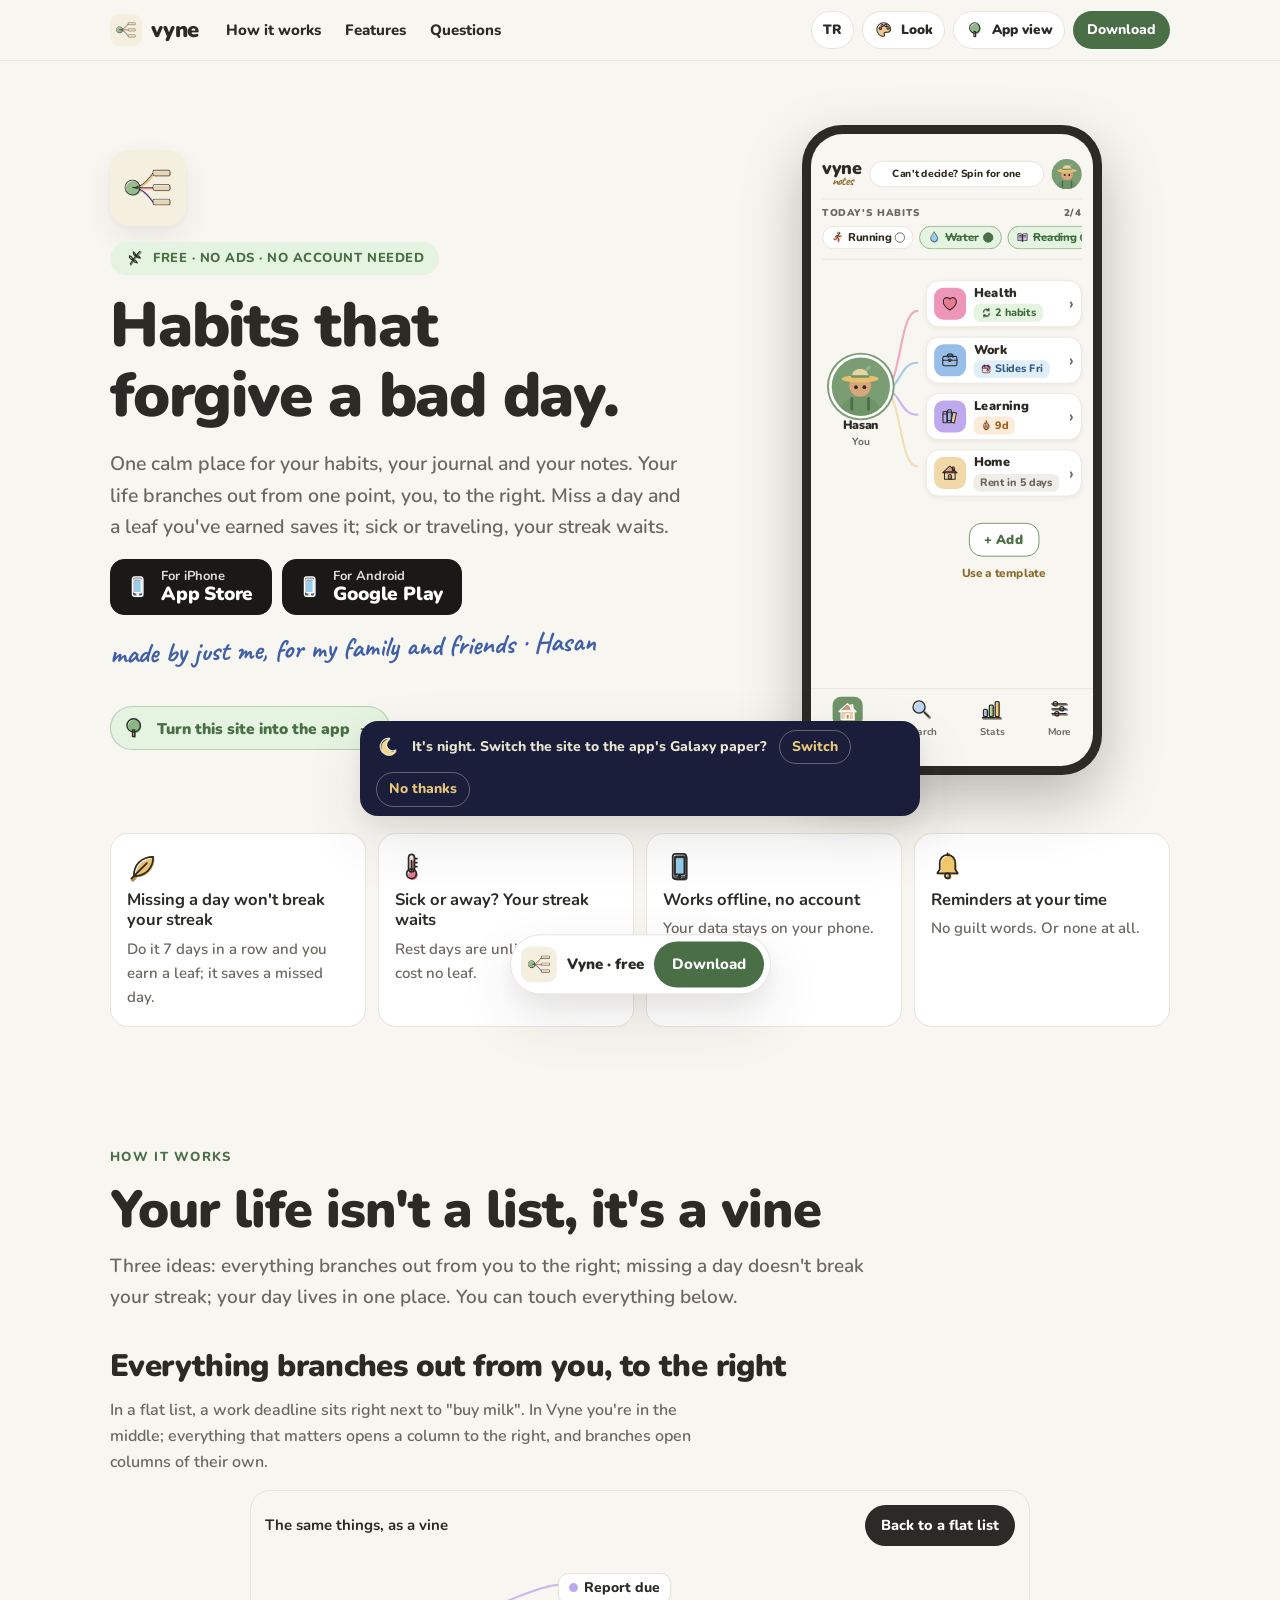
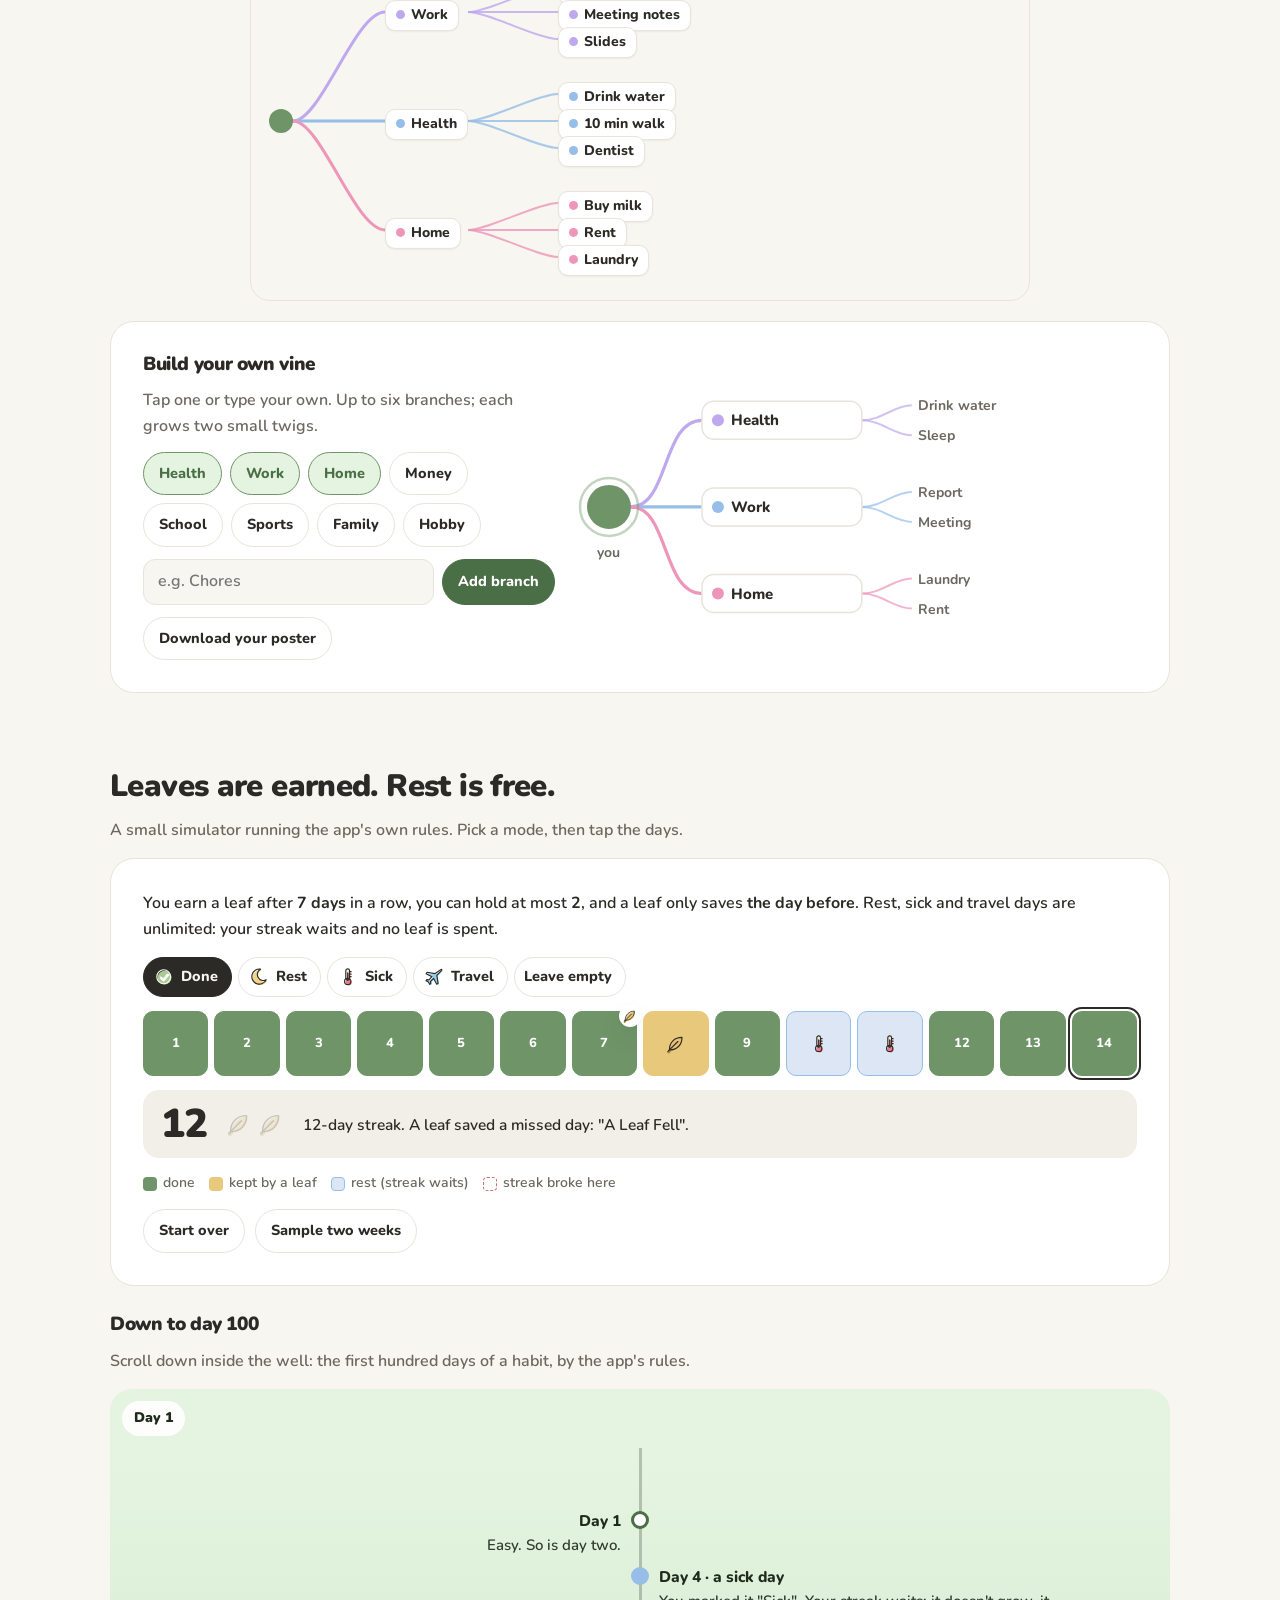
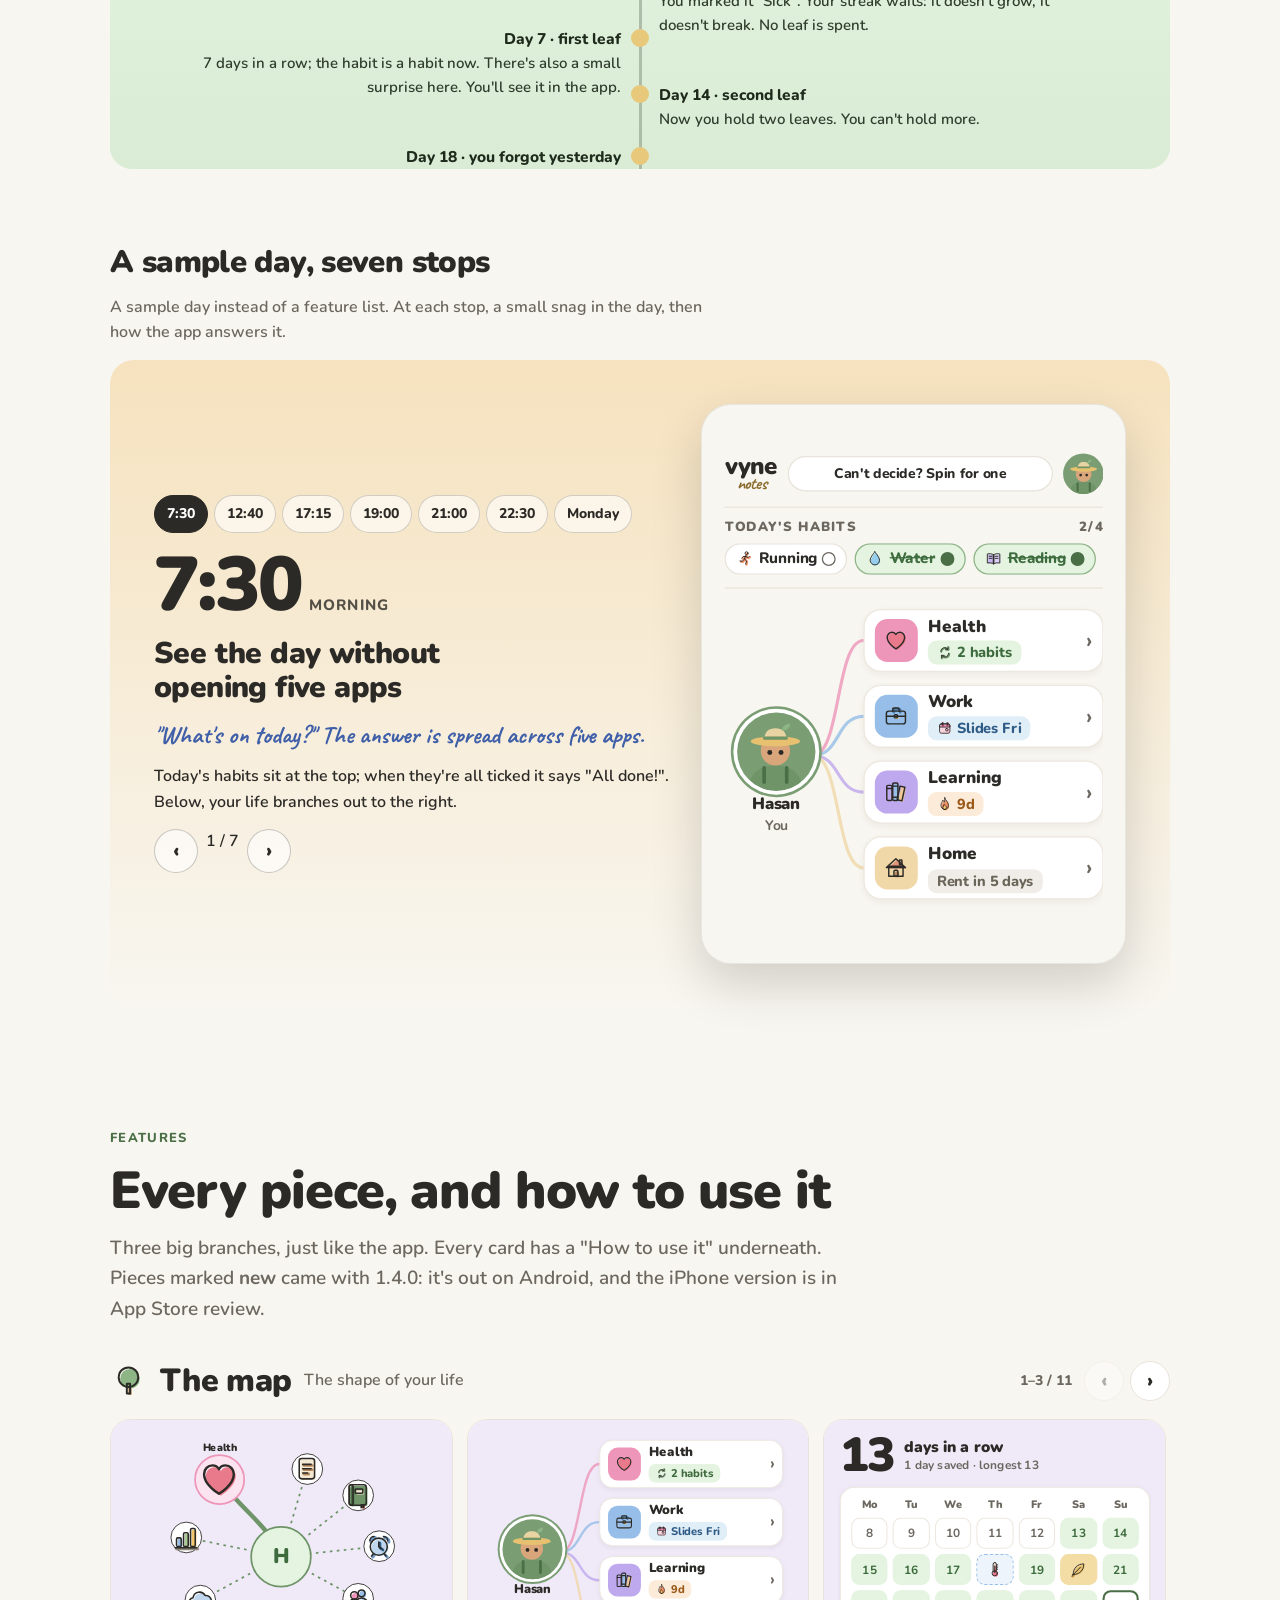
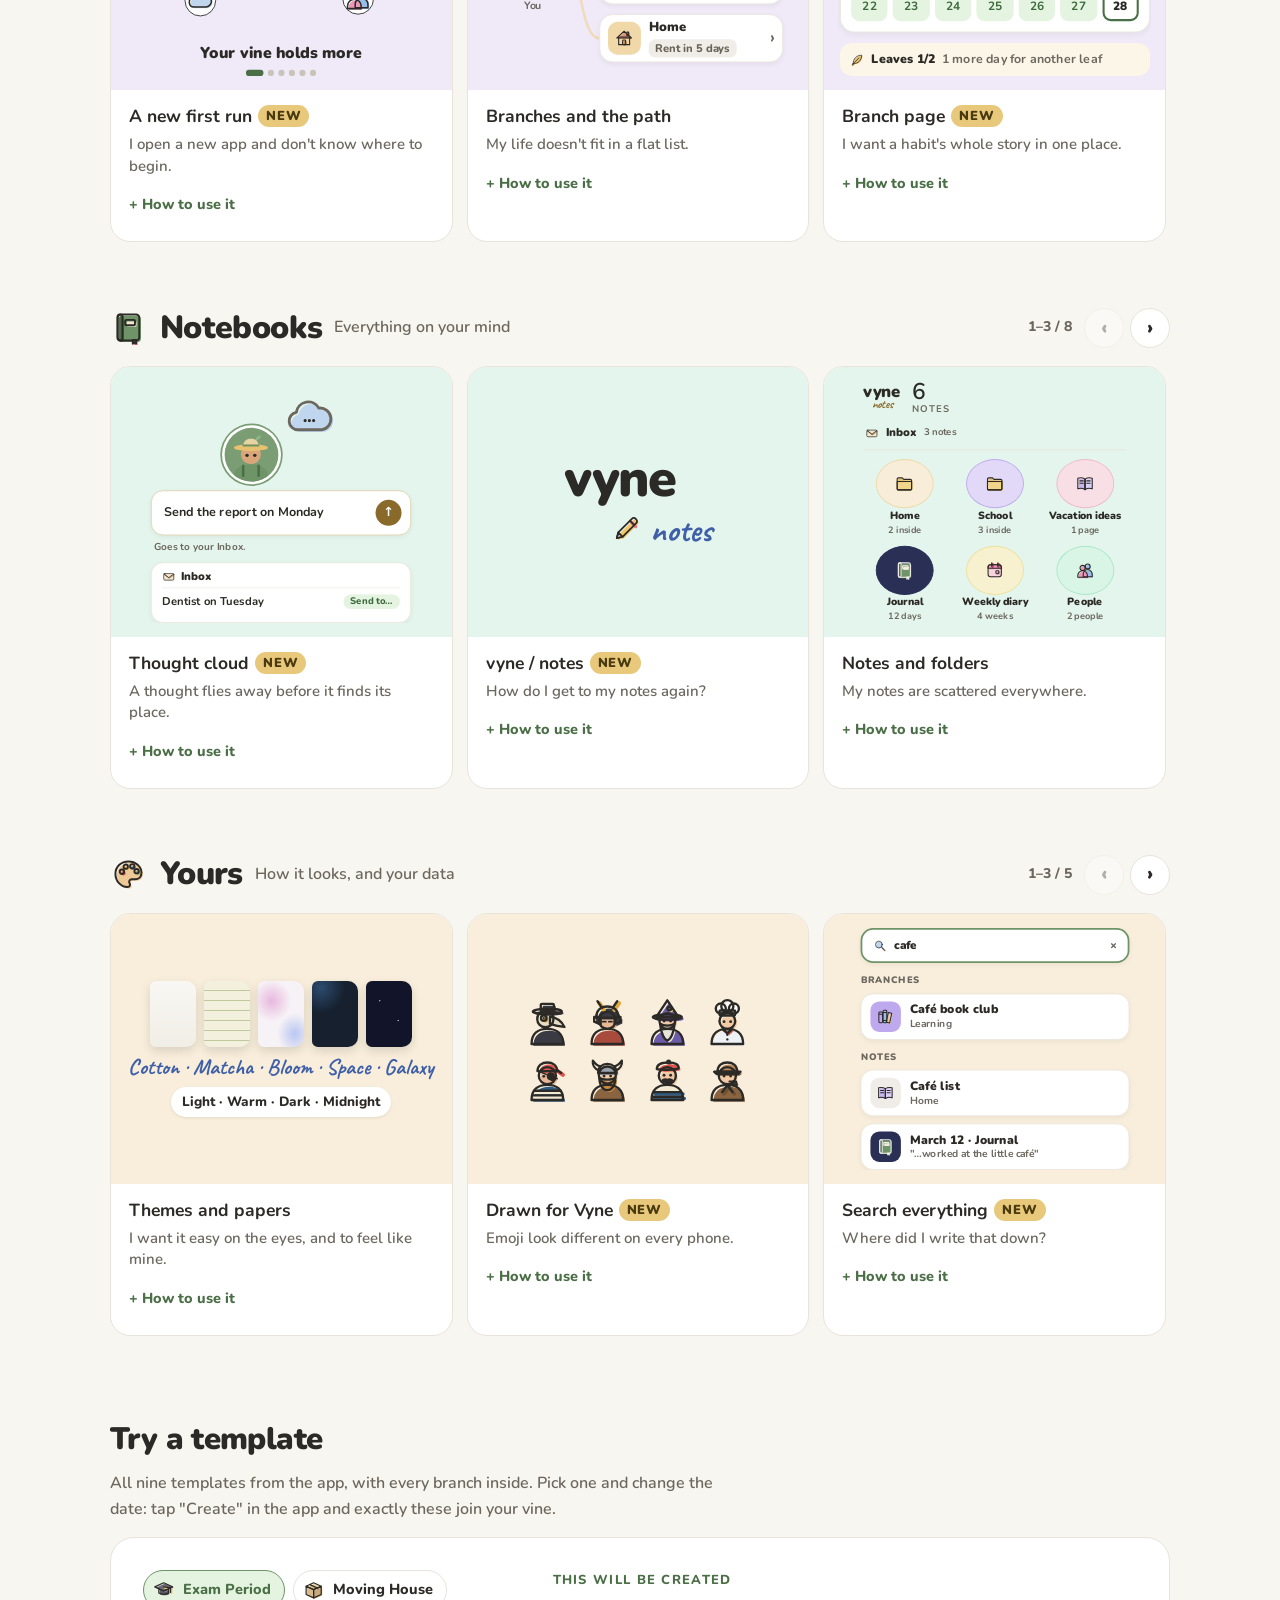
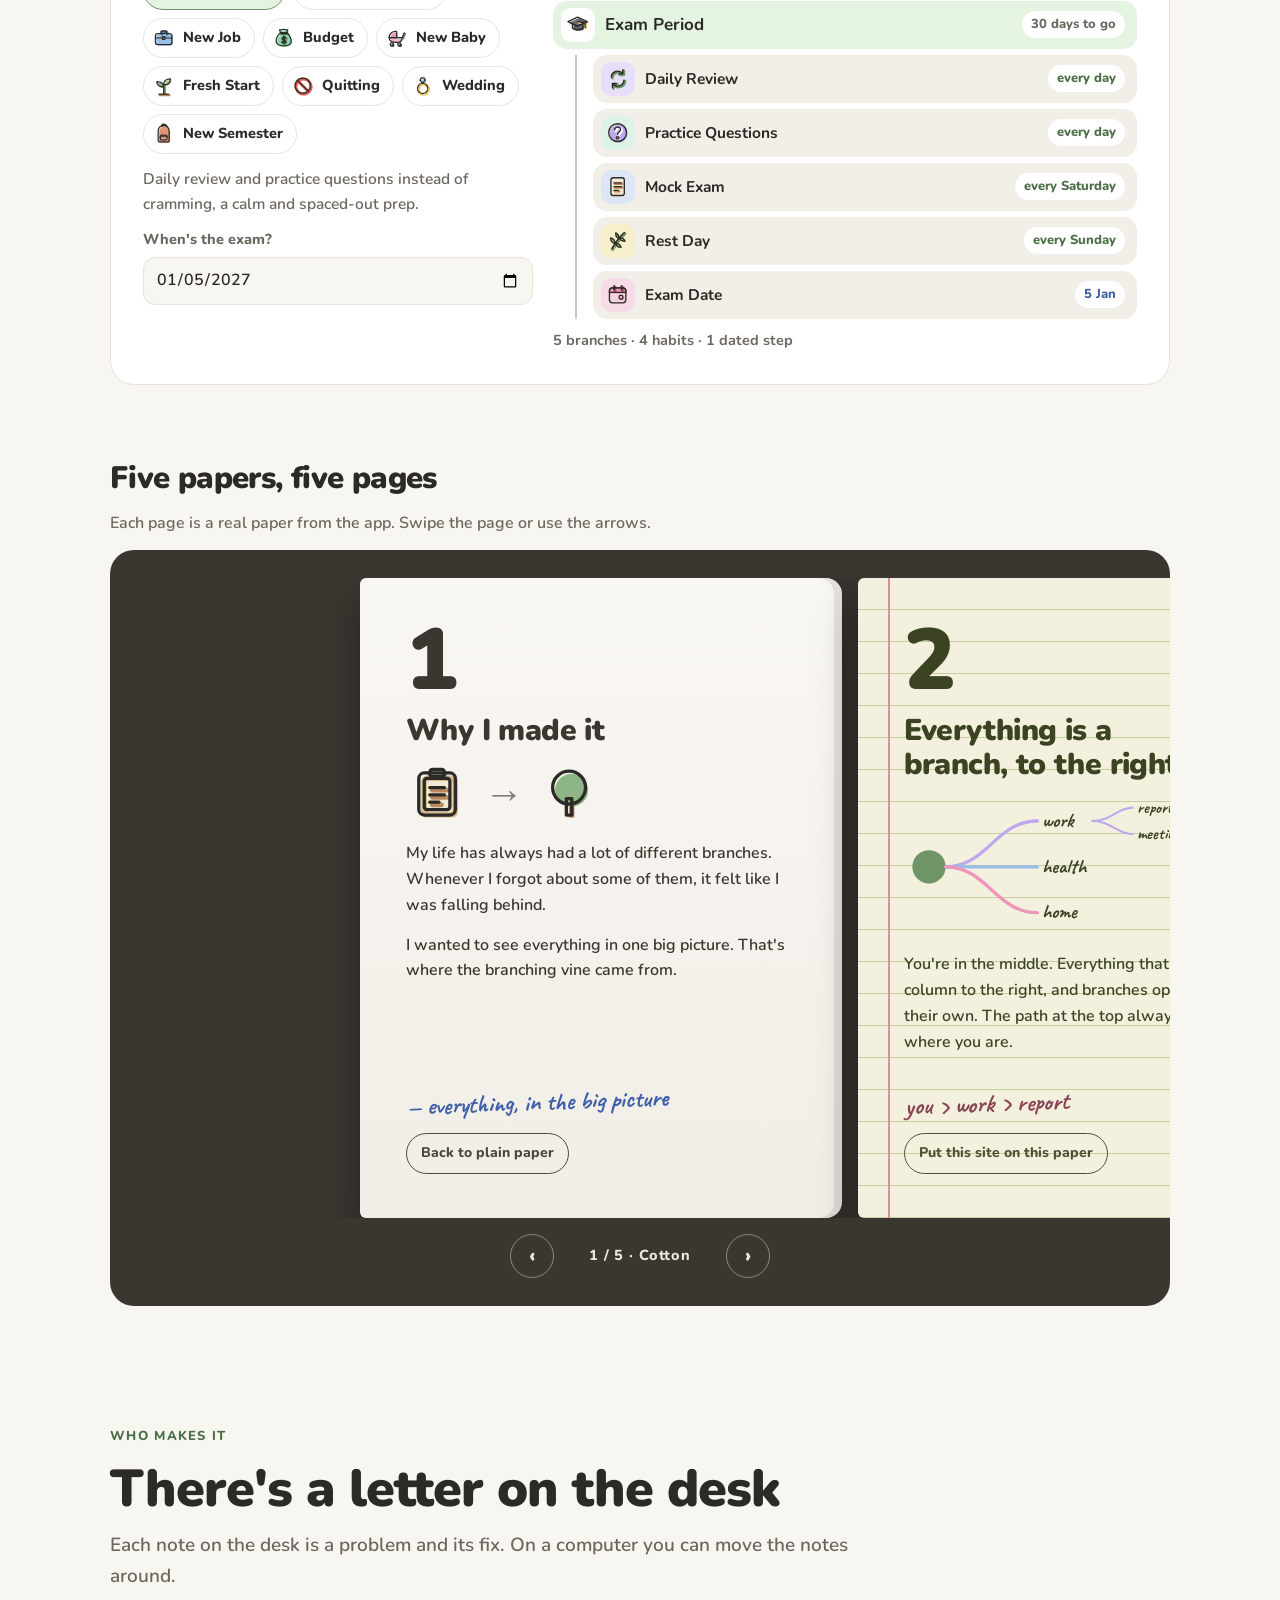
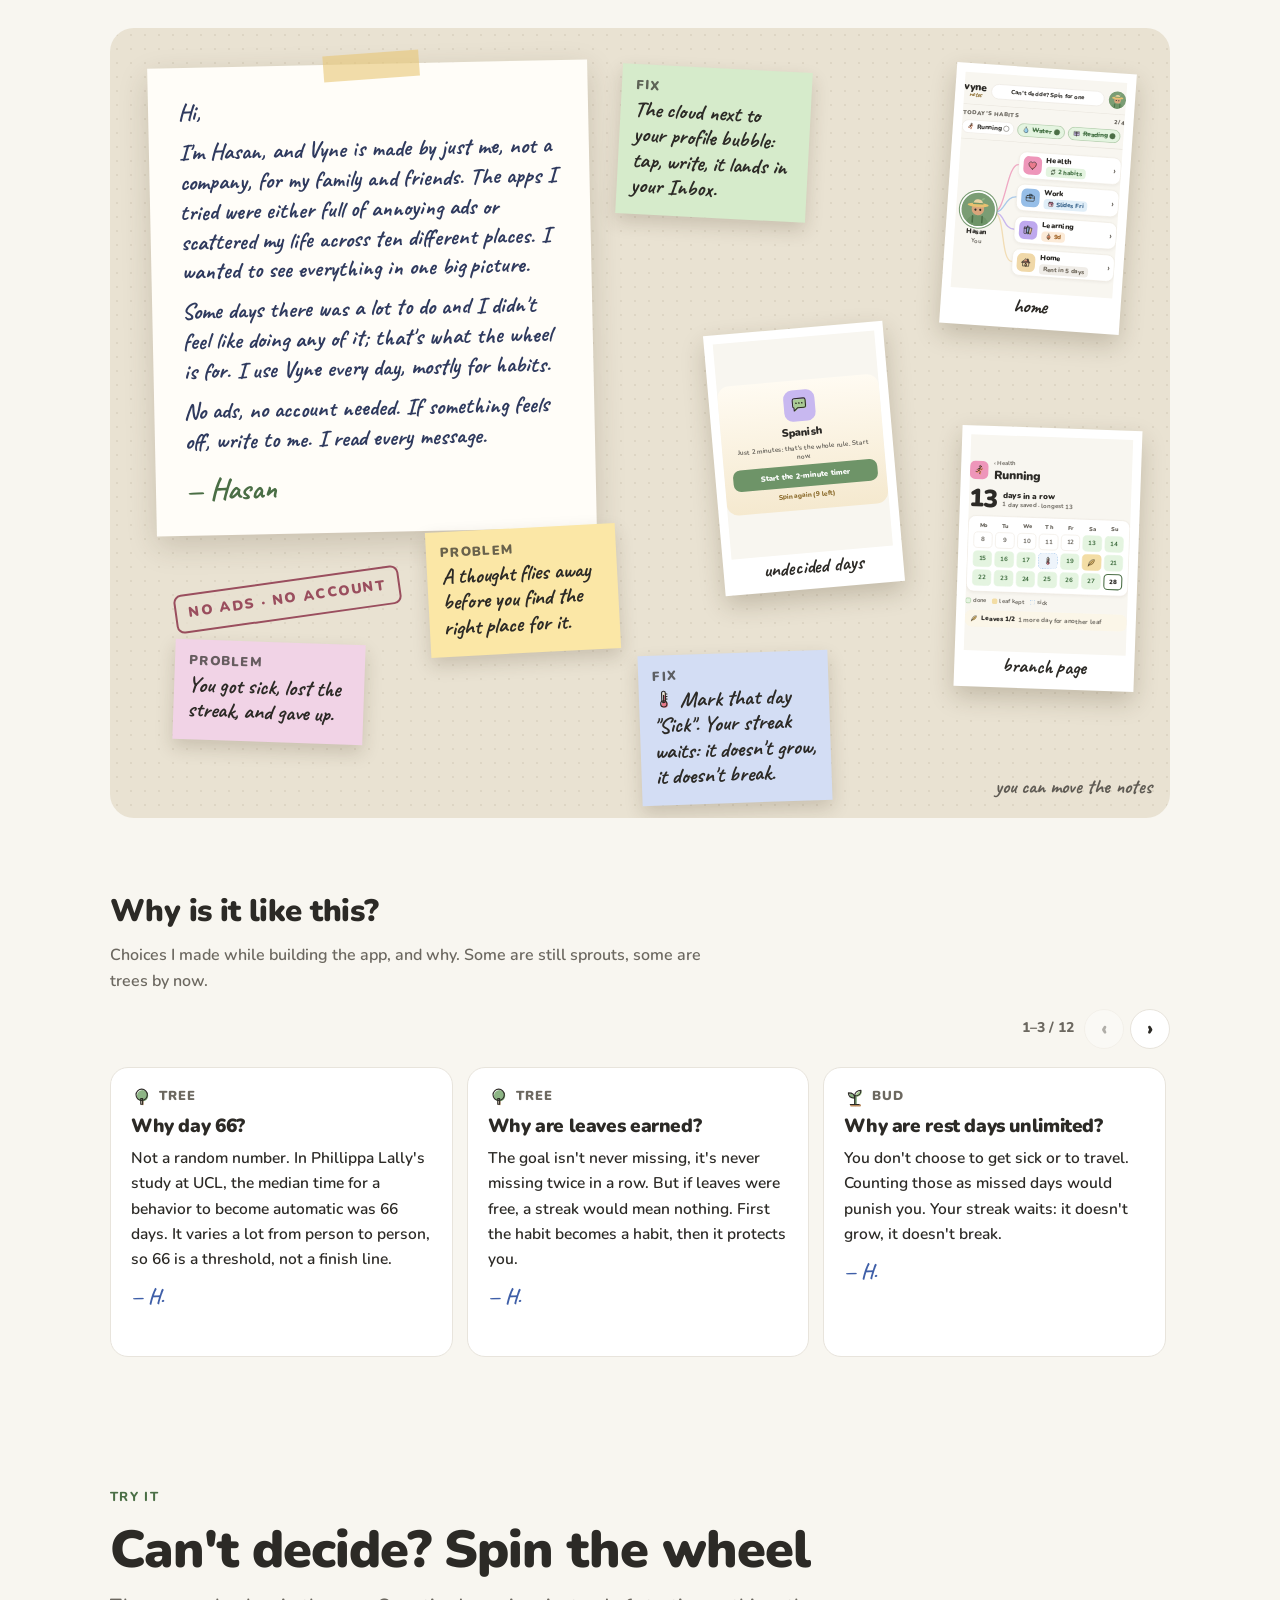
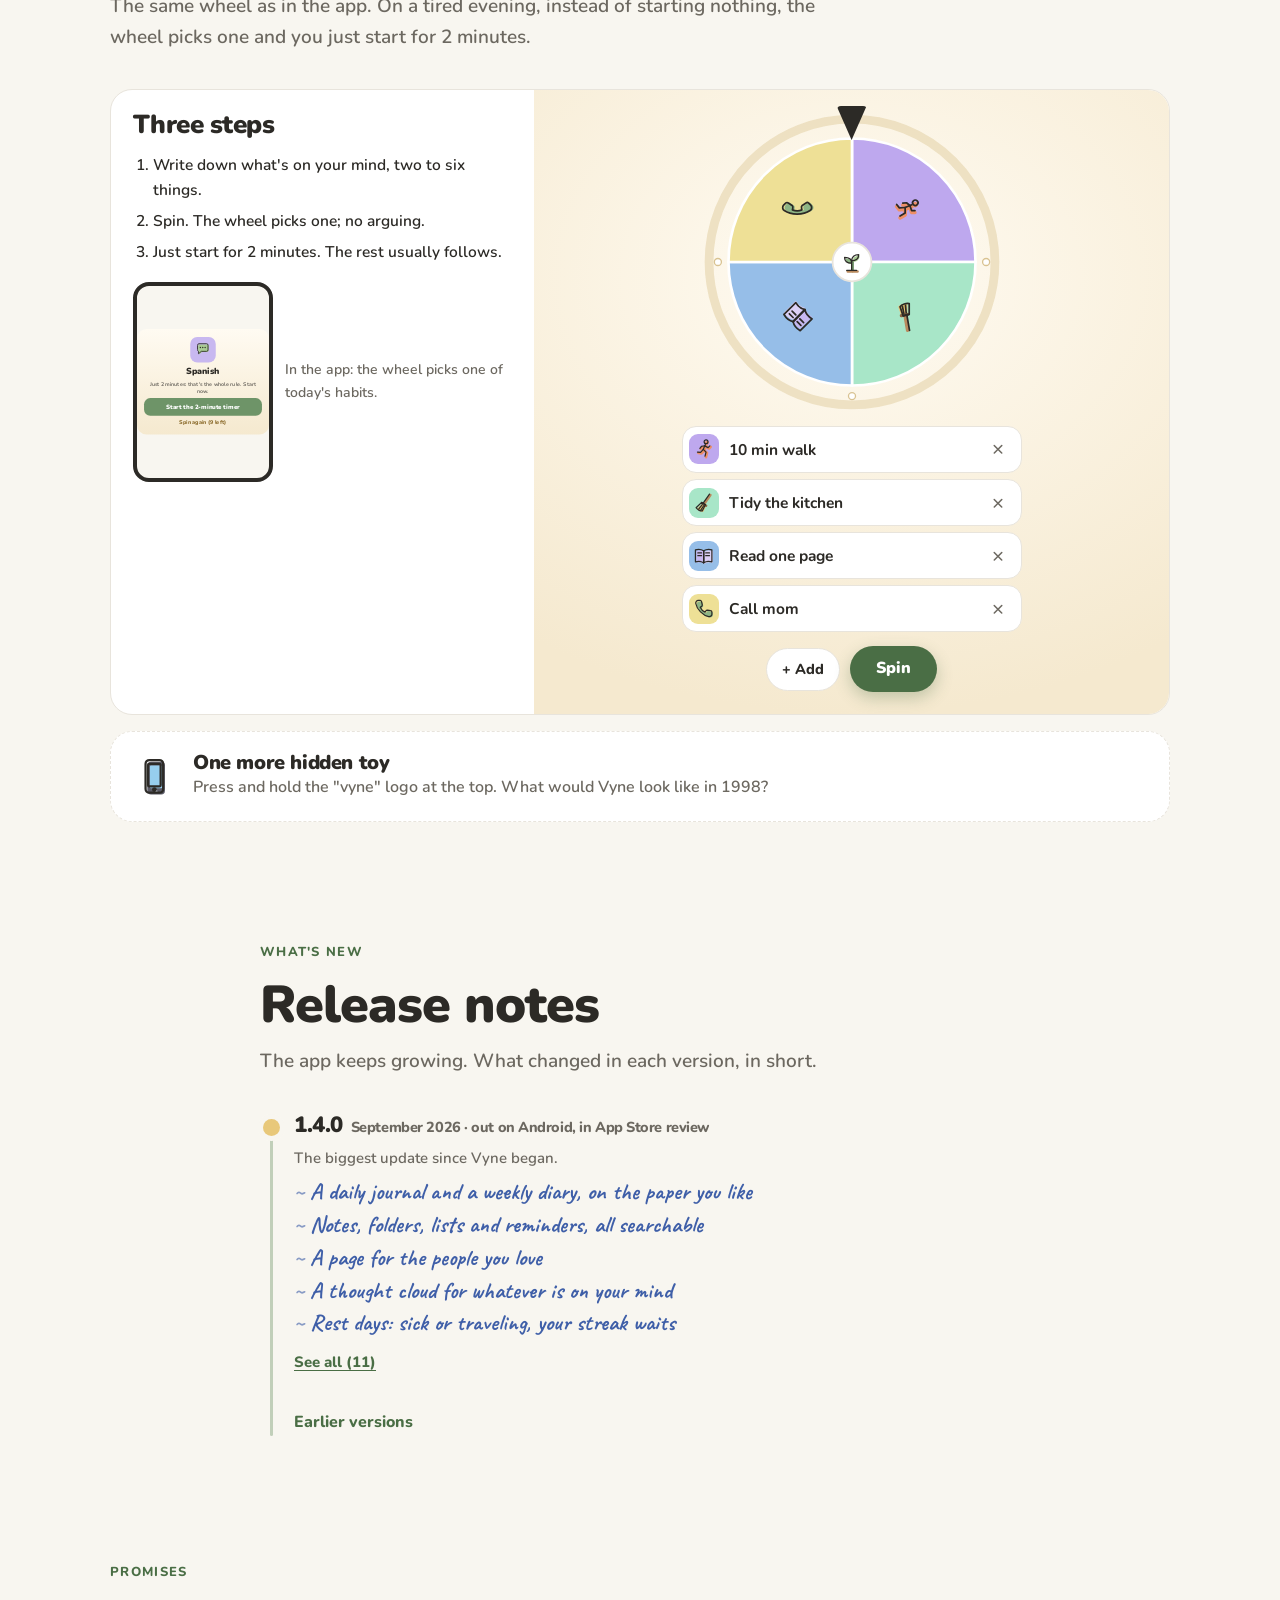
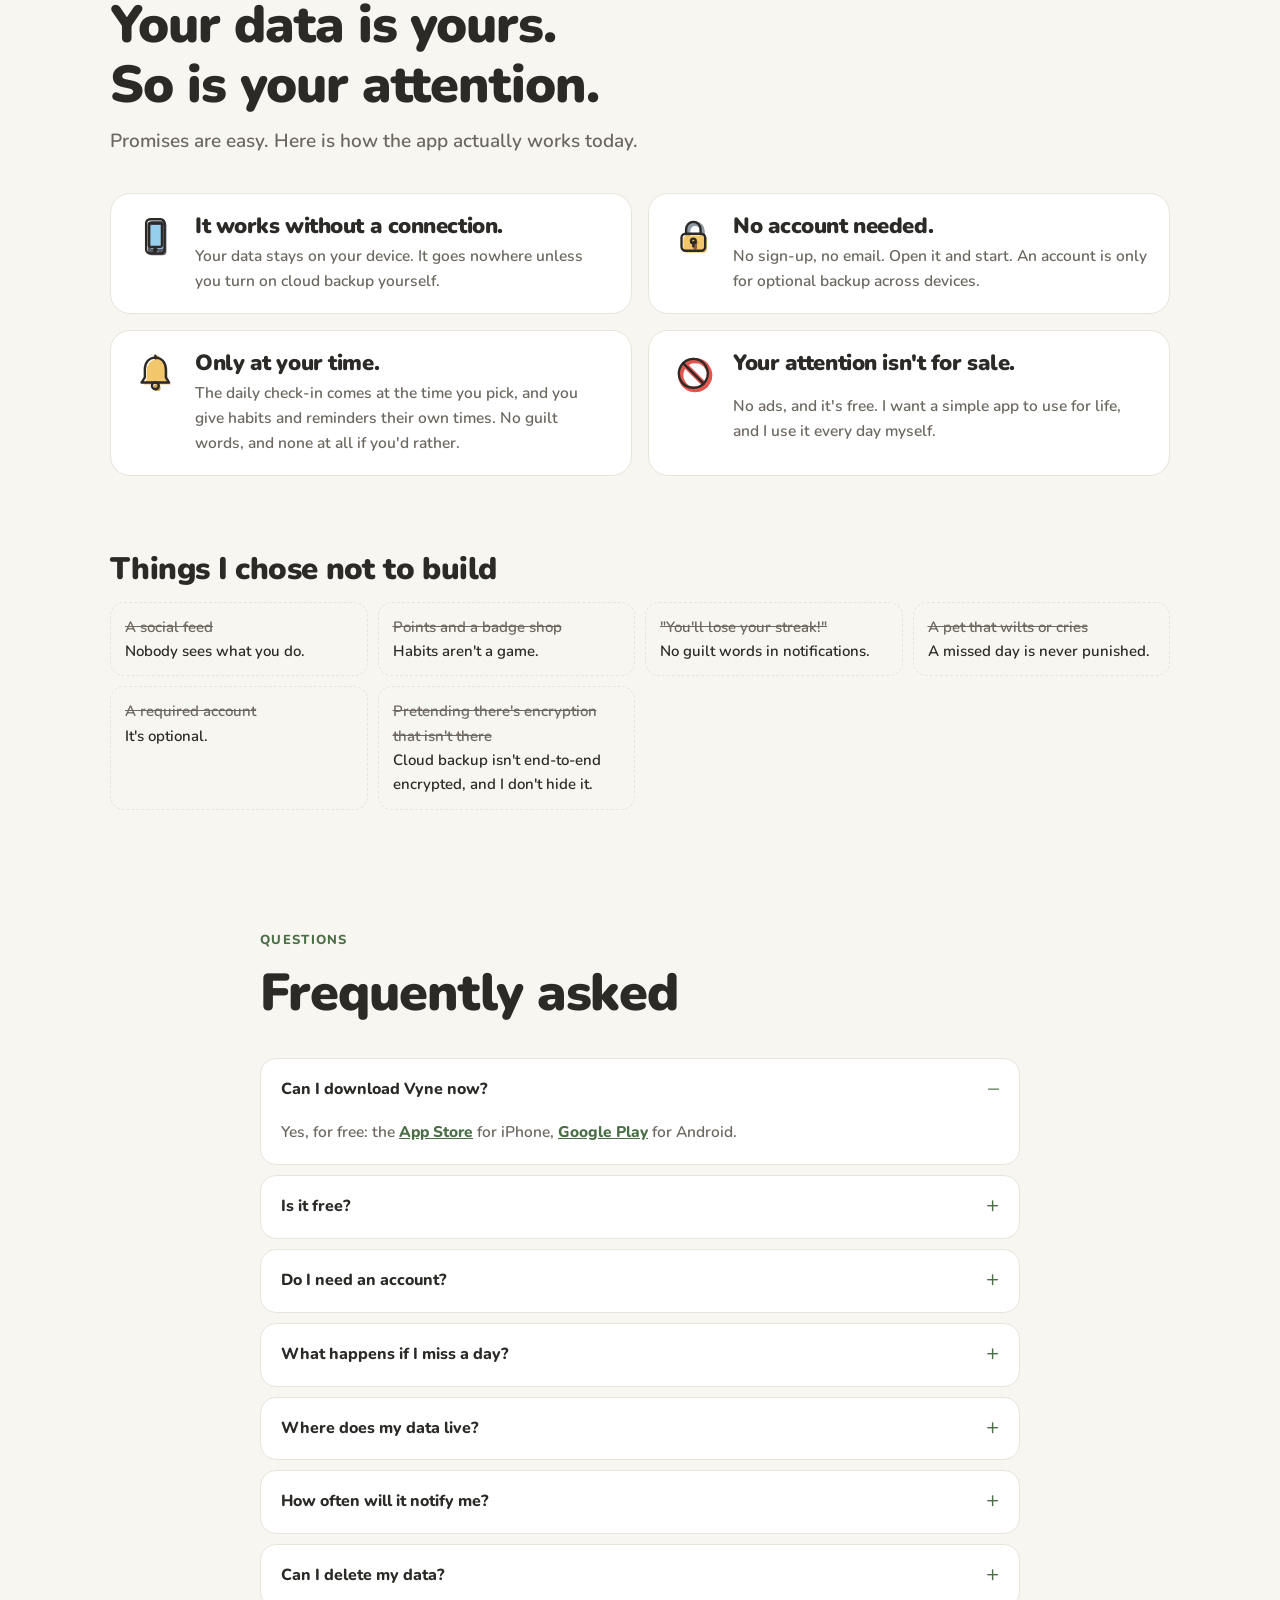
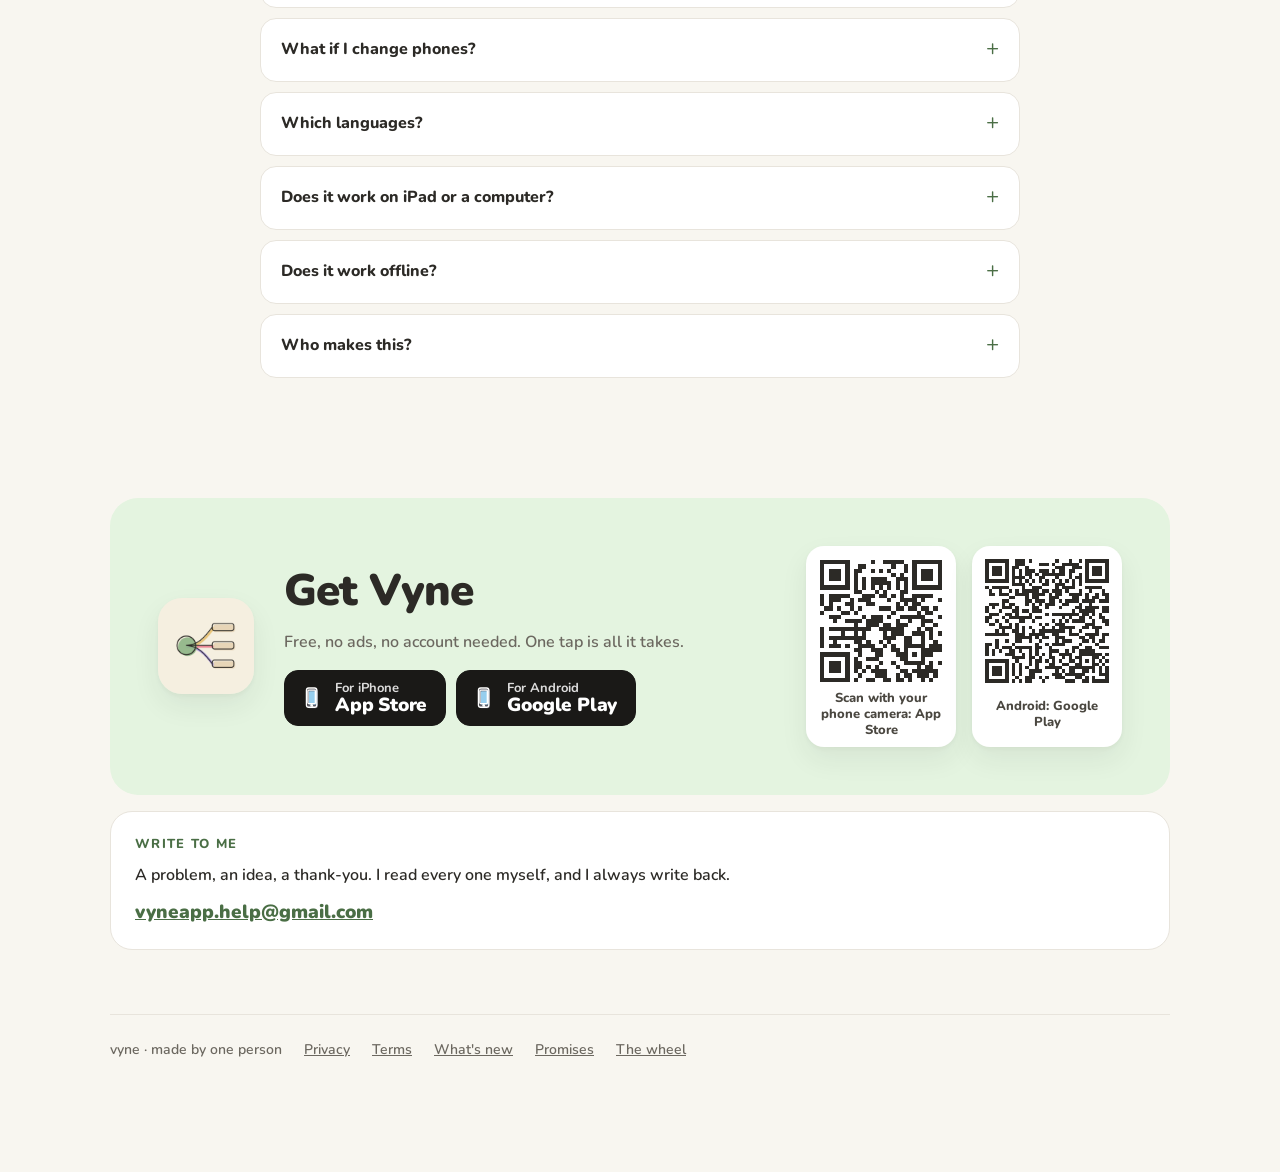
==== commit 9c54b324: "Site: Google Play is live, Android links on live.json android: true. The Play badge, QR code, bottom" ====
--- a/index.html
+++ b/index.html
@@ -30,7 +30,7 @@
 <meta name="twitter:image" content="https://hasankalkandev.github.io/vyne-website/og-image.png">
 <script>if(/Android/i.test(navigator.userAgent))document.documentElement.classList.add('is-android');</script>
 <script>try{if(localStorage.getItem('vyne-site-view')==='app')document.documentElement.classList.add('app-pre')}catch(e){}</script>
-<script type="application/ld+json">{"@context":"https://schema.org","@type":"MobileApplication","name":"Vyne","alternateName":"Vyne: Habit Tracker & Journal","operatingSystem":"iOS","applicationCategory":"LifestyleApplication","inLanguage":["en","tr"],"description":"One calm place for your habits, your journal and your notes. Miss a day and your streak doesn't break.","url":"https://hasankalkandev.github.io/vyne-website/","downloadUrl":"https://apps.apple.com/app/id6790837181","image":"https://hasankalkandev.github.io/vyne-website/app-icon.png","offers":{"@type":"Offer","price":"0","priceCurrency":"USD"}}</script>
+<script type="application/ld+json">{"@context":"https://schema.org","@type":"MobileApplication","name":"Vyne","alternateName":"Vyne: Habit Tracker & Journal","operatingSystem":"iOS, Android","applicationCategory":"LifestyleApplication","inLanguage":["en","tr"],"description":"One calm place for your habits, your journal and your notes. Miss a day and your streak doesn't break.","url":"https://hasankalkandev.github.io/vyne-website/","downloadUrl":"https://apps.apple.com/app/id6790837181","image":"https://hasankalkandev.github.io/vyne-website/app-icon.png","offers":{"@type":"Offer","price":"0","priceCurrency":"USD"}}</script>
 <link rel="preload" href="fonts/nunito-latin.woff2" as="font" type="font/woff2" crossorigin>
 <style>
 /* Fontlar yerel: dış CDN yok (site kuralı). */
@@ -993,9 +993,8 @@
     <p class="lede">One calm place for your habits, your journal and your notes. Your life branches out from one point, you, to the right. Miss a day and a leaf you've earned saves it; sick or traveling, your streak waits.</p>
     <div class="stores" id="heroStores">
       <a class="store ios" href="https://apps.apple.com/app/id6790837181" target="_blank" rel="noopener"><svg class="g" viewBox="-1 -1 35 35" aria-hidden="true" focusable="false"><g class="gf" transform="translate(1.4 1.4)"><rect x="9" y="3" width="14" height="26" rx="3" fill="#5A5A66"/><rect x="11" y="6" width="10" height="18" rx="1" fill="#96CEEE"/><circle cx="16" cy="26.5" r="1" fill="#BFC6CF"/></g><rect x="9" y="3" width="14" height="26" rx="3" fill="none" stroke="currentColor" stroke-width="1.8" stroke-linejoin="round" stroke-linecap="round"/><rect x="11" y="6" width="10" height="18" rx="1" fill="none" stroke="currentColor" stroke-width="1.8" stroke-linejoin="round" stroke-linecap="round"/><circle cx="16" cy="26.5" r="1" fill="none" stroke="currentColor" stroke-width="1.8" stroke-linejoin="round" stroke-linecap="round"/></svg><span><small>For iPhone</small><b>App Store</b></span></a>
+      <a class="store play" href="https://play.google.com/store/apps/details?id=com.hasankalkan.vyne" target="_blank" rel="noopener"><svg class="g" viewBox="-1 -1 35 35" aria-hidden="true" focusable="false"><g class="gf" transform="translate(1.4 1.4)"><rect x="9" y="3" width="14" height="26" rx="3" fill="#5A5A66"/><rect x="11" y="6" width="10" height="18" rx="1" fill="#96CEEE"/><circle cx="16" cy="26.5" r="1" fill="#BFC6CF"/></g><rect x="9" y="3" width="14" height="26" rx="3" fill="none" stroke="currentColor" stroke-width="1.8" stroke-linejoin="round" stroke-linecap="round"/><rect x="11" y="6" width="10" height="18" rx="1" fill="none" stroke="currentColor" stroke-width="1.8" stroke-linejoin="round" stroke-linecap="round"/><circle cx="16" cy="26.5" r="1" fill="none" stroke="currentColor" stroke-width="1.8" stroke-linejoin="round" stroke-linecap="round"/></svg><span><small>For Android</small><b>Google Play</b></span></a>
       
-      <span class="store play soon"><svg class="g" viewBox="-1 -1 35 35" aria-hidden="true" focusable="false"><g class="gf" transform="translate(1.4 1.4)"><rect x="9" y="3" width="14" height="26" rx="3" fill="#5A5A66"/><rect x="11" y="6" width="10" height="18" rx="1" fill="#96CEEE"/><circle cx="16" cy="26.5" r="1" fill="#BFC6CF"/></g><rect x="9" y="3" width="14" height="26" rx="3" fill="none" stroke="currentColor" stroke-width="1.8" stroke-linejoin="round" stroke-linecap="round"/><rect x="11" y="6" width="10" height="18" rx="1" fill="none" stroke="currentColor" stroke-width="1.8" stroke-linejoin="round" stroke-linecap="round"/><circle cx="16" cy="26.5" r="1" fill="none" stroke="currentColor" stroke-width="1.8" stroke-linejoin="round" stroke-linecap="round"/></svg><span><small>For Android · coming soon</small><b>Google Play</b></span></span>
-      <p class="store-note">The Android version is in Google Play review right now; this button goes live once it's approved.</p>
     </div>
     <p class="sign">made by just me, for my family and friends · Hasan</p>
     <button class="to-app" id="toApp" type="button"><svg class="g" viewBox="-1 -1 35 35" aria-hidden="true" focusable="false"><g class="gf" transform="translate(1.4 1.4)"><path d="M14.5 28 V19 H17.5 V28 Z" fill="#B98A5E"/><circle cx="16" cy="13" r="9" fill="#8DB585"/></g><path d="M14.5 28 V19 H17.5 V28 Z" fill="none" stroke="currentColor" stroke-width="1.8" stroke-linejoin="round" stroke-linecap="round"/><circle cx="16" cy="13" r="9" fill="none" stroke="currentColor" stroke-width="1.8" stroke-linejoin="round" stroke-linecap="round"/></svg><span>Turn this site into the app</span><i aria-hidden="true">→</i></button>
@@ -1088,7 +1087,7 @@
   <div class="sec-head">
     <p class="eyebrow">Features</p>
     <h2>Every piece, and how to use it</h2>
-    <p class="lede">Three big branches, just like the app. Every card has a "How to use it" underneath. Pieces marked <b>new</b> arrive with 1.4.0, which is in App Store and Google Play review right now.</p>
+    <p class="lede">Three big branches, just like the app. Every card has a "How to use it" underneath. Pieces marked <b>new</b> came with 1.4.0: it's out on Android, and the iPhone version is in App Store review.</p>
   </div>
 
   <div class="group" style="margin-top:0">
@@ -1339,7 +1338,7 @@
     <p class="lede">The app keeps growing. What changed in each version, in short.</p>
   </div>
   <div class="log">
-    <div class="ver review"><h4>1.4.0<small>September 2026 · in App Store and Google Play review</small></h4>
+    <div class="ver review"><h4>1.4.0<small>September 2026 · out on Android, in App Store review</small></h4>
       <p class="muted" style="font-size:15px">The biggest update since Vyne began.</p>
       <ul>
         <li>A daily journal and a weekly diary, on the paper you like</li>
@@ -1401,8 +1400,8 @@
   </div>
   <div class="faq">
     <details open><summary>Can I download Vyne now?</summary>
-      
-      <p>On iPhone, yes: it's free on the <a href="https://apps.apple.com/app/id6790837181" target="_blank" rel="noopener">App Store</a>. The Android version is in Google Play review right now; once it's approved, the Google Play button on this page goes live.</p></details>
+      <p>Yes, for free: the <a href="https://apps.apple.com/app/id6790837181" target="_blank" rel="noopener">App Store</a> for iPhone, <a href="https://play.google.com/store/apps/details?id=com.hasankalkan.vyne" target="_blank" rel="noopener">Google Play</a> for Android.</p>
+      </details>
     <details><summary>Is it free?</summary><p>Yes, and ad-free. I want it to be a simple, beautiful app that I'll use myself for life.</p></details>
     <details><summary>Do I need an account?</summary><p>No. Vyne works fully offline with no sign-up. An account is only for optional cloud backup.</p></details>
     <details><summary>What happens if I miss a day?</summary><p>If you've done it 7 days in a row you've earned a leaf; it saves that day and your streak goes on. You can hold at most 2, and a leaf only saves the day before. Sick or traveling? Mark the day: your streak waits and no leaf is spent. <a href="#yaprak">Try it here.</a></p></details>
@@ -1411,7 +1410,7 @@
     <details><summary>Can I delete my data?</summary><p>Yes, any time, right inside the app. Both the data on your device and any cloud backup.</p></details>
     <details><summary>What if I change phones?</summary><p>Export to a file and import it on the new phone; importing twice makes no duplicates, it only adds what's missing. Or restore from cloud backup.</p></details>
     <details><summary>Which languages?</summary><p>English and Turkish. The app follows your phone's language, and you can switch it in settings.</p></details>
-    <details><summary>Does it work on iPad or a computer?</summary><p>For now it's made for phones: iPhone, and Android once its review is done. There's no iPad version.</p></details>
+    <details><summary>Does it work on iPad or a computer?</summary><p>For now it's made for phones: iPhone and Android. There's no iPad version.</p></details>
     <details><summary>Does it work offline?</summary><p>Yes, fully. Everything lives on your phone. The internet is only for cloud backup, if you turn it on.</p></details>
     <details><summary>Who makes this?</summary><p>Just one person: me, Hasan. No team, no company behind it. I use it every day, mostly for habits. <a href="#hikaye">Read the letter.</a></p></details>
   </div>
@@ -1426,11 +1425,11 @@
       <p class="muted">Free, no ads, no account needed. One tap is all it takes.</p>
       <div class="stores">
         <a class="store ios" href="https://apps.apple.com/app/id6790837181" target="_blank" rel="noopener"><svg class="g" viewBox="-1 -1 35 35" aria-hidden="true" focusable="false"><g class="gf" transform="translate(1.4 1.4)"><rect x="9" y="3" width="14" height="26" rx="3" fill="#5A5A66"/><rect x="11" y="6" width="10" height="18" rx="1" fill="#96CEEE"/><circle cx="16" cy="26.5" r="1" fill="#BFC6CF"/></g><rect x="9" y="3" width="14" height="26" rx="3" fill="none" stroke="currentColor" stroke-width="1.8" stroke-linejoin="round" stroke-linecap="round"/><rect x="11" y="6" width="10" height="18" rx="1" fill="none" stroke="currentColor" stroke-width="1.8" stroke-linejoin="round" stroke-linecap="round"/><circle cx="16" cy="26.5" r="1" fill="none" stroke="currentColor" stroke-width="1.8" stroke-linejoin="round" stroke-linecap="round"/></svg><span><small>For iPhone</small><b>App Store</b></span></a>
+        <a class="store play" href="https://play.google.com/store/apps/details?id=com.hasankalkan.vyne" target="_blank" rel="noopener"><svg class="g" viewBox="-1 -1 35 35" aria-hidden="true" focusable="false"><g class="gf" transform="translate(1.4 1.4)"><rect x="9" y="3" width="14" height="26" rx="3" fill="#5A5A66"/><rect x="11" y="6" width="10" height="18" rx="1" fill="#96CEEE"/><circle cx="16" cy="26.5" r="1" fill="#BFC6CF"/></g><rect x="9" y="3" width="14" height="26" rx="3" fill="none" stroke="currentColor" stroke-width="1.8" stroke-linejoin="round" stroke-linecap="round"/><rect x="11" y="6" width="10" height="18" rx="1" fill="none" stroke="currentColor" stroke-width="1.8" stroke-linejoin="round" stroke-linecap="round"/><circle cx="16" cy="26.5" r="1" fill="none" stroke="currentColor" stroke-width="1.8" stroke-linejoin="round" stroke-linecap="round"/></svg><span><small>For Android</small><b>Google Play</b></span></a>
         
-        <span class="store play soon"><svg class="g" viewBox="-1 -1 35 35" aria-hidden="true" focusable="false"><g class="gf" transform="translate(1.4 1.4)"><rect x="9" y="3" width="14" height="26" rx="3" fill="#5A5A66"/><rect x="11" y="6" width="10" height="18" rx="1" fill="#96CEEE"/><circle cx="16" cy="26.5" r="1" fill="#BFC6CF"/></g><rect x="9" y="3" width="14" height="26" rx="3" fill="none" stroke="currentColor" stroke-width="1.8" stroke-linejoin="round" stroke-linecap="round"/><rect x="11" y="6" width="10" height="18" rx="1" fill="none" stroke="currentColor" stroke-width="1.8" stroke-linejoin="round" stroke-linecap="round"/><circle cx="16" cy="26.5" r="1" fill="none" stroke="currentColor" stroke-width="1.8" stroke-linejoin="round" stroke-linecap="round"/></svg><span><small>For Android · coming soon</small><b>Google Play</b></span></span>
       </div>
     </div>
-    <div class="qrs" aria-hidden="true"><figure><svg class="qr" role="img" aria-label="QR" xmlns="http://www.w3.org/2000/svg" viewBox="0 0 31 31" shape-rendering="crispEdges"><path fill="#FFFFFF" d="M0 0h31v31H0z"/><path stroke="#2C2A26" d="M1 1.5h7m5 0h1m2 0h5m2 0h7M1 2.5h1m5 0h1m2 0h2m6 0h1m2 0h1m1 0h1m5 0h1M1 3.5h1m1 0h3m1 0h1m1 0h2m2 0h1m1 0h1m1 0h1m3 0h1m1 0h1m1 0h3m1 0h1M1 4.5h1m1 0h3m1 0h1m1 0h1m8 0h1m1 0h1m2 0h1m1 0h3m1 0h1M1 5.5h1m1 0h3m1 0h1m1 0h1m1 0h1m1 0h4m2 0h3m1 0h1m1 0h3m1 0h1M1 6.5h1m5 0h1m1 0h1m1 0h1m1 0h5m1 0h1m1 0h1m1 0h1m5 0h1M1 7.5h7m1 0h1m1 0h1m1 0h1m1 0h1m1 0h1m1 0h1m1 0h1m1 0h7M9 8.5h2m3 0h1m1 0h1m3 0h2M1 9.5h1m1 0h5m3 0h3m1 0h2m1 0h1m1 0h1m2 0h5M1 10.5h1m1 0h3m2 0h1m1 0h3m4 0h1m2 0h4m1 0h1m3 0h1M1 11.5h1m1 0h1m3 0h2m3 0h2m5 0h1m1 0h1m1 0h2M2 12.5h2m1 0h1m2 0h1m1 0h1m4 0h3m1 0h2m1 0h2m1 0h2m1 0h1M1 13.5h1m4 0h2m1 0h1m8 0h1m5 0h1m1 0h2M3 14.5h3m5 0h1m1 0h3m1 0h1m2 0h6m3 0h1M4 15.5h1m2 0h4m1 0h4m3 0h1m2 0h1m2 0h3M9 16.5h1m2 0h3m1 0h2m1 0h3m3 0h1m2 0h1M1 17.5h1m1 0h10m2 0h6m3 0h1m1 0h2M1 18.5h1m4 0h1m2 0h1m1 0h1m4 0h1m1 0h3m2 0h3m1 0h1m1 0h1M1 19.5h1m1 0h9m4 0h3m2 0h2m2 0h1m1 0h1M1 20.5h1m2 0h1m4 0h2m1 0h1m2 0h1m1 0h1m3 0h2m2 0h1m2 0h1M1 21.5h1m1 0h3m1 0h1m2 0h4m2 0h1m1 0h1m2 0h5m1 0h3M9 22.5h2m2 0h3m2 0h2m1 0h1m3 0h5M1 23.5h7m2 0h1m3 0h2m3 0h3m1 0h1m1 0h3M1 24.5h1m5 0h1m1 0h1m2 0h3m5 0h2m3 0h1M1 25.5h1m1 0h3m1 0h1m1 0h2m4 0h1m2 0h1m2 0h5m1 0h1m1 0h1M1 26.5h1m1 0h3m1 0h1m1 0h2m1 0h1m1 0h1m4 0h1m4 0h1m1 0h2M1 27.5h1m1 0h3m1 0h1m1 0h1m1 0h1m1 0h4m3 0h2m1 0h6M1 28.5h1m5 0h1m2 0h1m3 0h3m2 0h1m1 0h2m1 0h3m1 0h1M1 29.5h7m1 0h1m2 0h2m2 0h2m1 0h2m1 0h1m2 0h1m1 0h1"/></svg><figcaption>Scan with your phone camera: App Store</figcaption></figure></div>
+    <div class="qrs" aria-hidden="true"><figure><svg class="qr" role="img" aria-label="QR" xmlns="http://www.w3.org/2000/svg" viewBox="0 0 31 31" shape-rendering="crispEdges"><path fill="#FFFFFF" d="M0 0h31v31H0z"/><path stroke="#2C2A26" d="M1 1.5h7m5 0h1m2 0h5m2 0h7M1 2.5h1m5 0h1m2 0h2m6 0h1m2 0h1m1 0h1m5 0h1M1 3.5h1m1 0h3m1 0h1m1 0h2m2 0h1m1 0h1m1 0h1m3 0h1m1 0h1m1 0h3m1 0h1M1 4.5h1m1 0h3m1 0h1m1 0h1m8 0h1m1 0h1m2 0h1m1 0h3m1 0h1M1 5.5h1m1 0h3m1 0h1m1 0h1m1 0h1m1 0h4m2 0h3m1 0h1m1 0h3m1 0h1M1 6.5h1m5 0h1m1 0h1m1 0h1m1 0h5m1 0h1m1 0h1m1 0h1m5 0h1M1 7.5h7m1 0h1m1 0h1m1 0h1m1 0h1m1 0h1m1 0h1m1 0h1m1 0h7M9 8.5h2m3 0h1m1 0h1m3 0h2M1 9.5h1m1 0h5m3 0h3m1 0h2m1 0h1m1 0h1m2 0h5M1 10.5h1m1 0h3m2 0h1m1 0h3m4 0h1m2 0h4m1 0h1m3 0h1M1 11.5h1m1 0h1m3 0h2m3 0h2m5 0h1m1 0h1m1 0h2M2 12.5h2m1 0h1m2 0h1m1 0h1m4 0h3m1 0h2m1 0h2m1 0h2m1 0h1M1 13.5h1m4 0h2m1 0h1m8 0h1m5 0h1m1 0h2M3 14.5h3m5 0h1m1 0h3m1 0h1m2 0h6m3 0h1M4 15.5h1m2 0h4m1 0h4m3 0h1m2 0h1m2 0h3M9 16.5h1m2 0h3m1 0h2m1 0h3m3 0h1m2 0h1M1 17.5h1m1 0h10m2 0h6m3 0h1m1 0h2M1 18.5h1m4 0h1m2 0h1m1 0h1m4 0h1m1 0h3m2 0h3m1 0h1m1 0h1M1 19.5h1m1 0h9m4 0h3m2 0h2m2 0h1m1 0h1M1 20.5h1m2 0h1m4 0h2m1 0h1m2 0h1m1 0h1m3 0h2m2 0h1m2 0h1M1 21.5h1m1 0h3m1 0h1m2 0h4m2 0h1m1 0h1m2 0h5m1 0h3M9 22.5h2m2 0h3m2 0h2m1 0h1m3 0h5M1 23.5h7m2 0h1m3 0h2m3 0h3m1 0h1m1 0h3M1 24.5h1m5 0h1m1 0h1m2 0h3m5 0h2m3 0h1M1 25.5h1m1 0h3m1 0h1m1 0h2m4 0h1m2 0h1m2 0h5m1 0h1m1 0h1M1 26.5h1m1 0h3m1 0h1m1 0h2m1 0h1m1 0h1m4 0h1m4 0h1m1 0h2M1 27.5h1m1 0h3m1 0h1m1 0h1m1 0h1m1 0h4m3 0h2m1 0h6M1 28.5h1m5 0h1m2 0h1m3 0h3m2 0h1m1 0h2m1 0h3m1 0h1M1 29.5h7m1 0h1m2 0h2m2 0h2m1 0h2m1 0h1m2 0h1m1 0h1"/></svg><figcaption>Scan with your phone camera: App Store</figcaption></figure><figure><svg class="qr" role="img" aria-label="QR" xmlns="http://www.w3.org/2000/svg" viewBox="0 0 39 39" shape-rendering="crispEdges"><path fill="#FFFFFF" d="M0 0h39v39H0z"/><path stroke="#2C2A26" d="M1 1.5h7m2 0h3m1 0h1m7 0h1m3 0h1m2 0h1m1 0h7M1 2.5h1m5 0h1m2 0h3m4 0h3m1 0h1m2 0h5m2 0h1m5 0h1M1 3.5h1m1 0h3m1 0h1m1 0h2m2 0h1m8 0h3m2 0h3m1 0h1m1 0h3m1 0h1M1 4.5h1m1 0h3m1 0h1m1 0h1m1 0h1m1 0h3m1 0h3m1 0h1m1 0h2m1 0h2m3 0h1m1 0h3m1 0h1M1 5.5h1m1 0h3m1 0h1m1 0h1m1 0h1m1 0h2m1 0h1m1 0h7m1 0h1m2 0h1m1 0h1m1 0h3m1 0h1M1 6.5h1m5 0h1m1 0h4m1 0h1m2 0h2m3 0h1m3 0h1m1 0h2m1 0h1m5 0h1M1 7.5h7m1 0h1m1 0h1m1 0h1m1 0h1m1 0h1m1 0h1m1 0h1m1 0h1m1 0h1m1 0h1m1 0h1m1 0h7M9 8.5h4m1 0h1m3 0h2m2 0h3m2 0h1m1 0h1M1 9.5h1m1 0h5m4 0h1m2 0h3m4 0h1m1 0h4m3 0h5M2 10.5h1m2 0h1m2 0h1m1 0h1m1 0h5m1 0h2m1 0h3m1 0h1m3 0h1m2 0h1m3 0h1M2 11.5h2m1 0h3m2 0h4m1 0h4m1 0h1m1 0h2m2 0h4m1 0h1m2 0h1m1 0h2M8 12.5h2m3 0h1m1 0h2m3 0h3m4 0h2m2 0h1m1 0h2m2 0h1M6 13.5h2m5 0h2m1 0h3m1 0h2m1 0h1m1 0h4m1 0h4m1 0h3M2 14.5h3m1 0h1m1 0h2m3 0h1m1 0h1m1 0h1m1 0h3m2 0h2m3 0h1m2 0h1M1 15.5h1m1 0h1m2 0h3m1 0h1m4 0h2m2 0h1m3 0h1m4 0h2m1 0h4m1 0h2M1 16.5h1m3 0h1m3 0h2m1 0h2m1 0h3m9 0h1m1 0h5m2 0h2M2 17.5h3m2 0h2m1 0h1m3 0h1m4 0h1m1 0h8m1 0h2m1 0h1m1 0h1M1 18.5h2m3 0h1m1 0h7m1 0h2m6 0h1m1 0h1m2 0h2m1 0h1m2 0h2M1 19.5h1m2 0h1m2 0h1m3 0h2m2 0h1m5 0h1m1 0h1m1 0h1m1 0h4m2 0h1m2 0h2M2 20.5h2m1 0h1m2 0h1m1 0h1m6 0h1m1 0h1m2 0h3m6 0h3m3 0h1M5 21.5h4m1 0h1m1 0h1m1 0h1m3 0h1m2 0h1m1 0h5m2 0h2m1 0h3M4 22.5h1m1 0h1m2 0h2m1 0h1m2 0h1m1 0h8m1 0h1m2 0h1m4 0h1M1 23.5h7m2 0h3m1 0h5m2 0h2m3 0h3m2 0h4m1 0h2M10 24.5h5m1 0h1m1 0h2m2 0h3m4 0h2m1 0h2m2 0h1M4 25.5h1m2 0h1m2 0h2m2 0h1m2 0h1m4 0h1m1 0h3m3 0h2m1 0h1m1 0h2M1 26.5h2m1 0h1m4 0h1m6 0h1m2 0h1m1 0h4m4 0h1m4 0h1M1 27.5h1m2 0h1m1 0h3m1 0h5m1 0h2m2 0h1m6 0h2m2 0h2m2 0h3M1 28.5h1m1 0h1m1 0h1m2 0h2m1 0h1m2 0h1m1 0h1m3 0h3m2 0h1m1 0h1m1 0h5M1 29.5h1m1 0h1m3 0h3m2 0h1m1 0h1m1 0h1m1 0h1m1 0h1m2 0h4m2 0h7m1 0h1M9 30.5h4m1 0h2m1 0h1m2 0h2m2 0h1m1 0h1m1 0h2m3 0h2m1 0h1M1 31.5h7m2 0h1m3 0h1m1 0h2m1 0h1m1 0h1m1 0h1m2 0h2m1 0h1m1 0h1m1 0h1m1 0h1m1 0h1M1 32.5h1m5 0h1m1 0h1m1 0h1m2 0h1m1 0h1m3 0h2m2 0h2m2 0h2m3 0h2m1 0h1M1 33.5h1m1 0h3m1 0h1m1 0h1m1 0h1m1 0h1m2 0h1m2 0h5m2 0h8m1 0h1m1 0h1M1 34.5h1m1 0h3m1 0h1m1 0h1m1 0h1m2 0h4m4 0h1m1 0h1m1 0h2m2 0h2m1 0h1m1 0h1m1 0h1M1 35.5h1m1 0h3m1 0h1m1 0h1m1 0h1m2 0h2m5 0h3m1 0h6m4 0h3M1 36.5h1m5 0h1m2 0h1m2 0h3m1 0h1m1 0h1m2 0h3m3 0h2m1 0h1m1 0h1m3 0h1M1 37.5h7m1 0h1m1 0h1m1 0h2m3 0h1m6 0h3m2 0h2m1 0h5"/></svg><figcaption>Android: Google Play</figcaption></figure></div>
   </div>
   <div class="contact">
     <p class="eyebrow">Write to me</p>
@@ -1646,7 +1645,7 @@
   var PAGE_LANG = 'en', ready = false;
   /* Uygulamanın kuralları (vyne/src/constants.js). Değer site/live.json'da, derlemede buraya yazılır. */
   var LEAF_EVERY = 7, LEAF_CAP = 2;
-  var ANDROID_LIVE = false;
+  var ANDROID_LIVE = true;
   var IOS_URL = 'https://apps.apple.com/app/id6790837181', PLAY_URL = 'https://play.google.com/store/apps/details?id=com.hasankalkan.vyne';
   /* ---------- Uygulamanın ekranlarının çizimleri (site/mocks.html) ----------
      Her çizim 300 px genişlikte; kutusuna sığacak kadar büyütülür/küçültülür. */
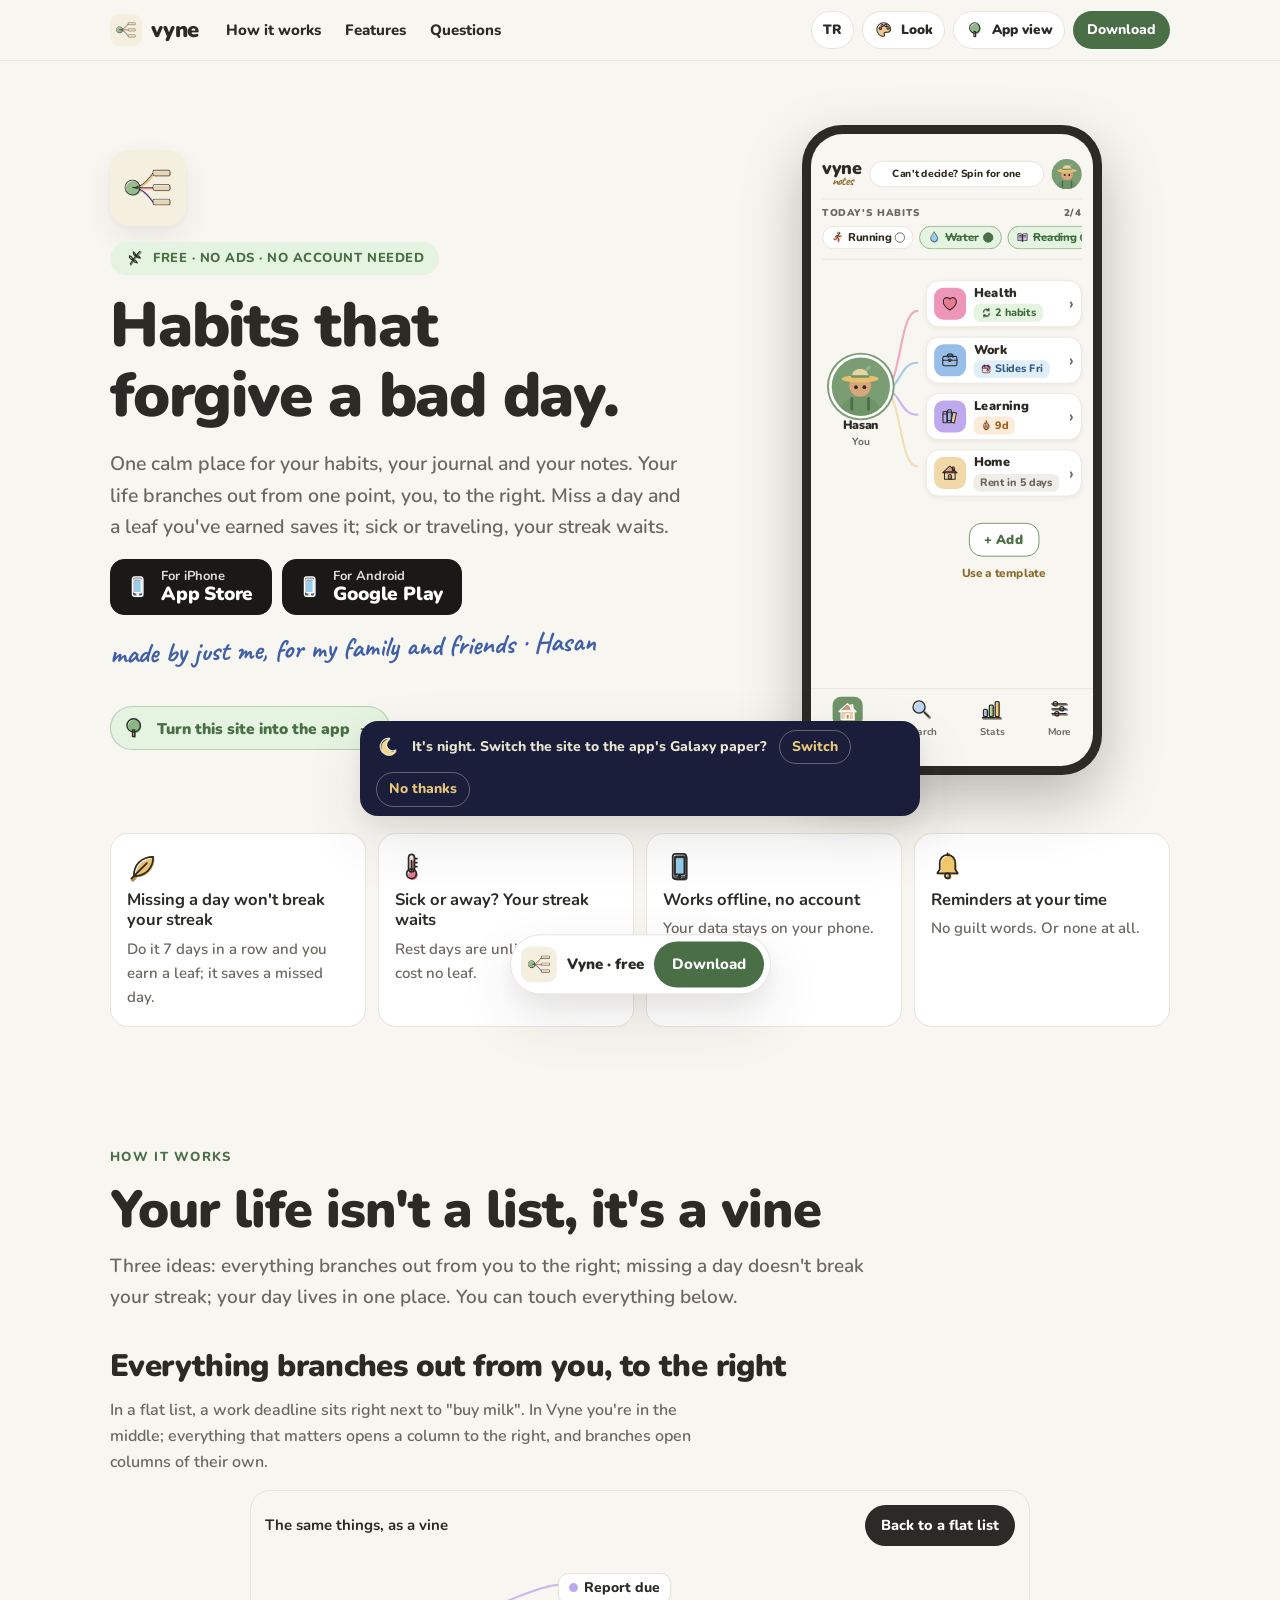
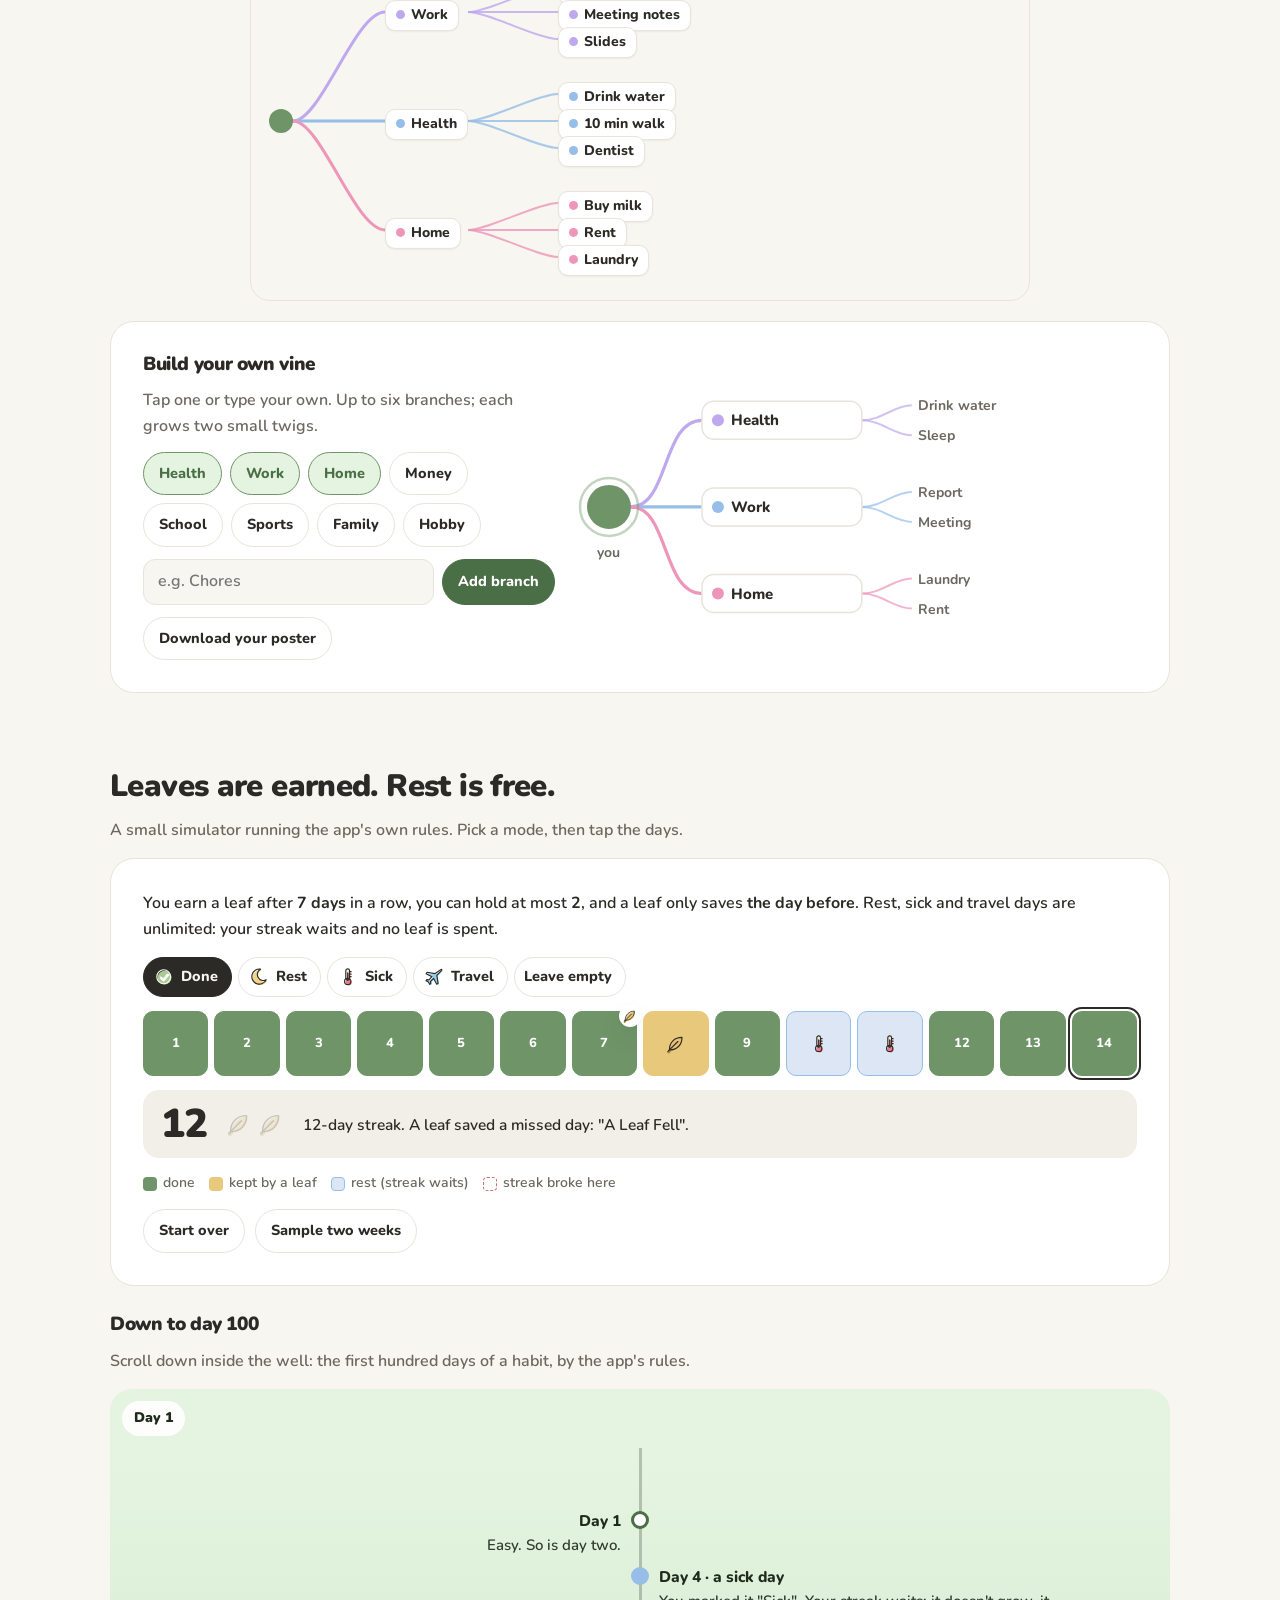
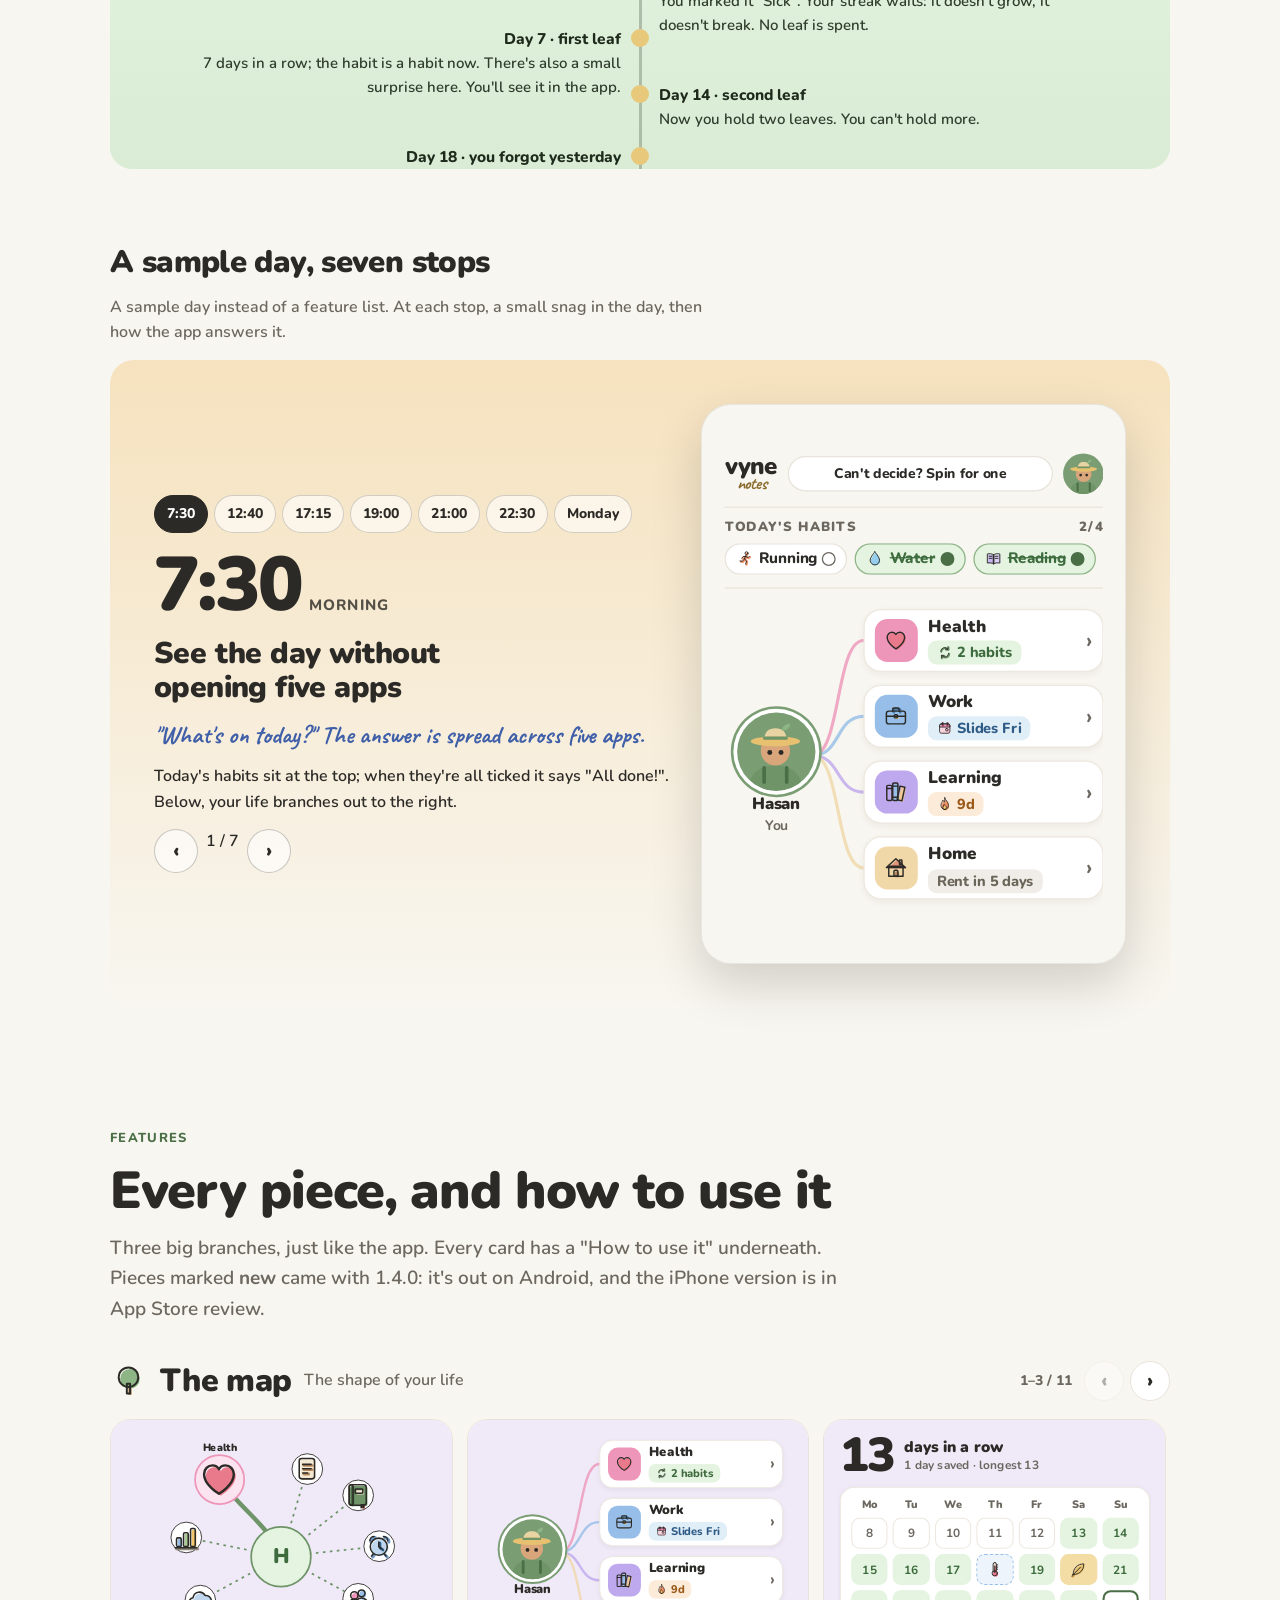
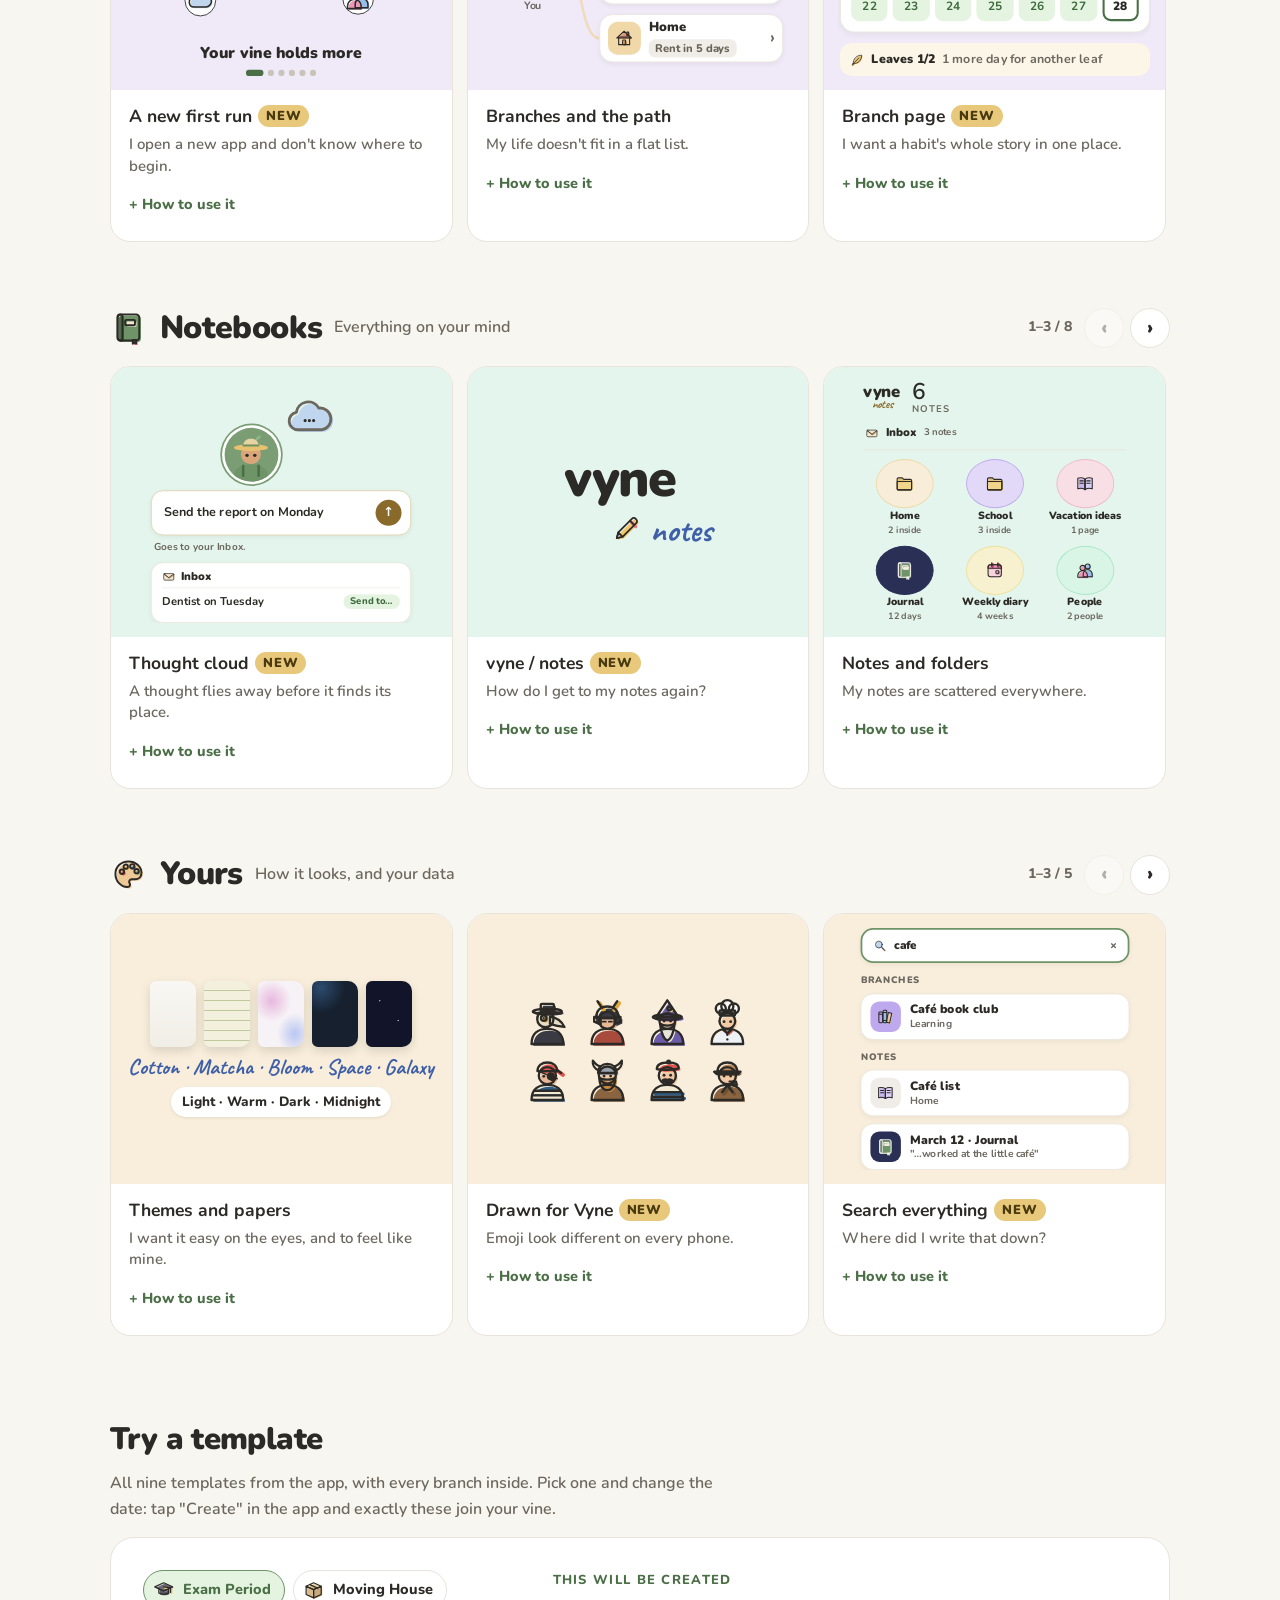
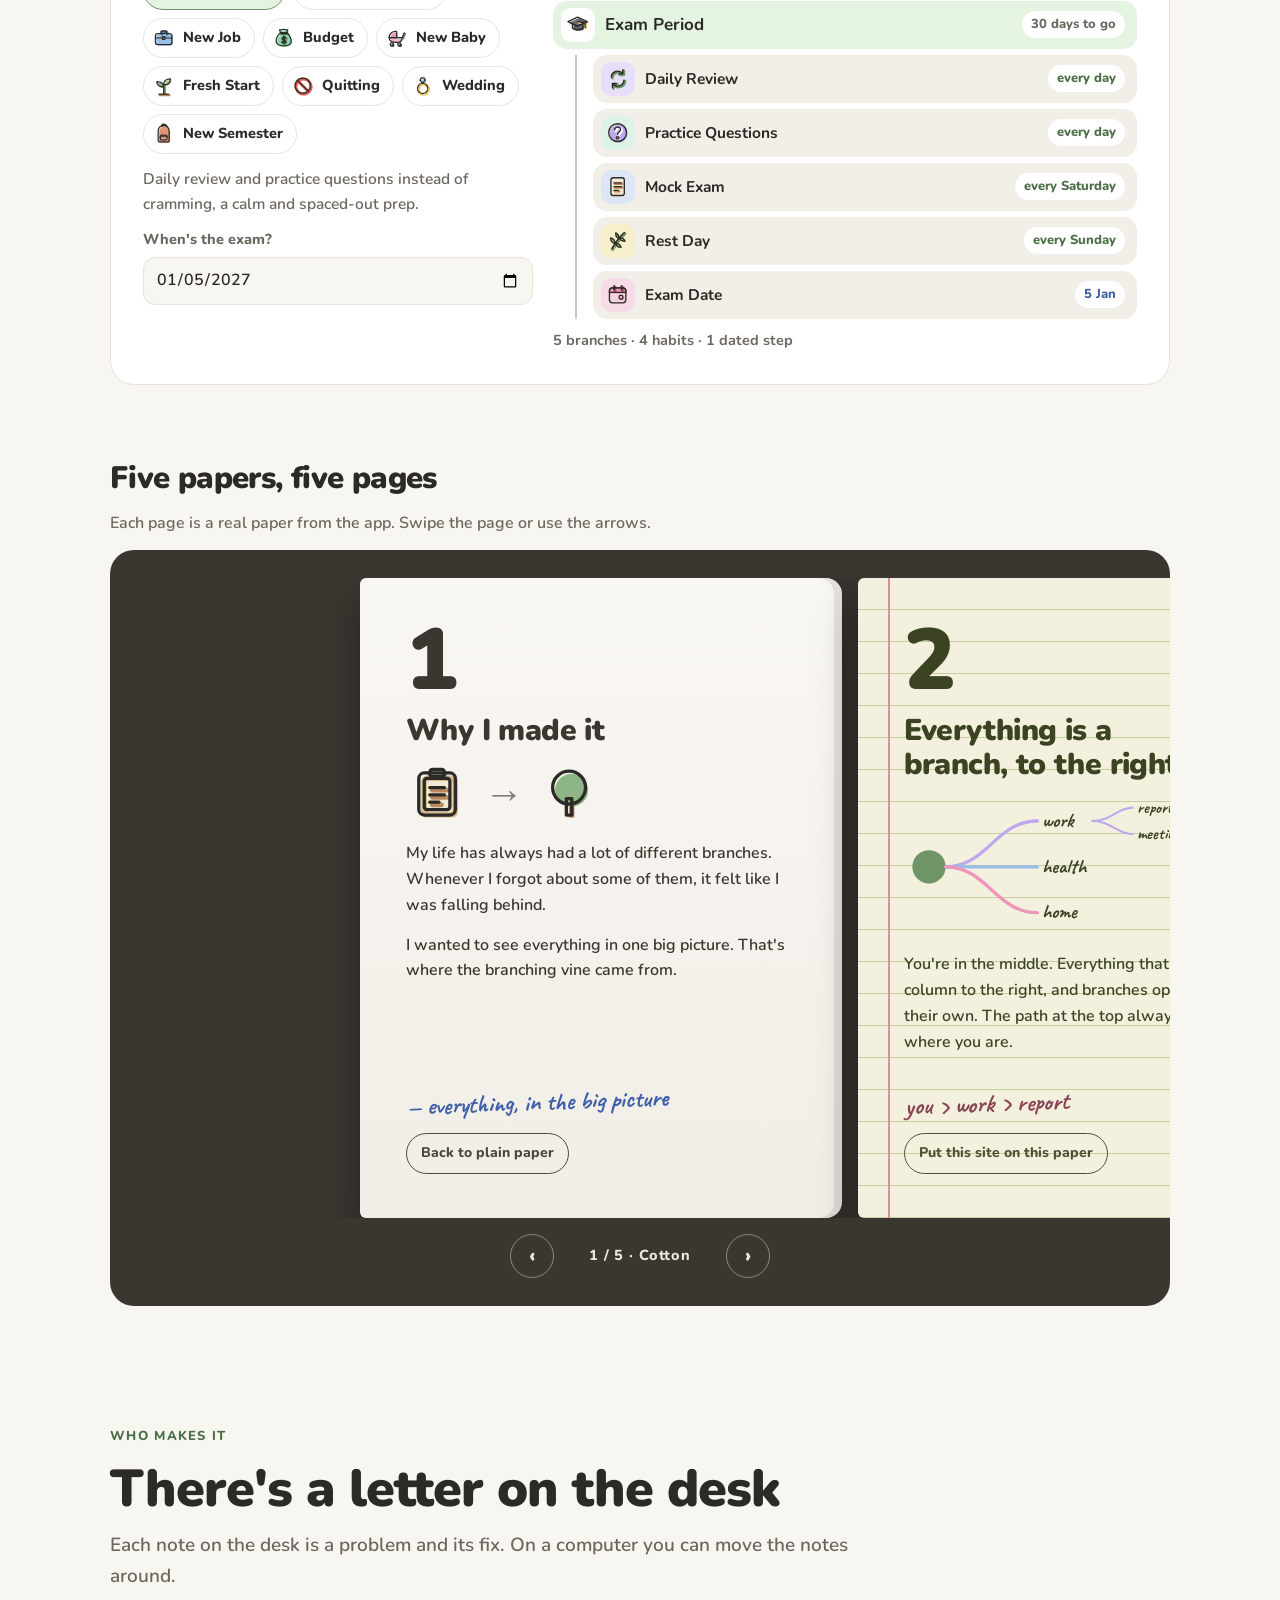
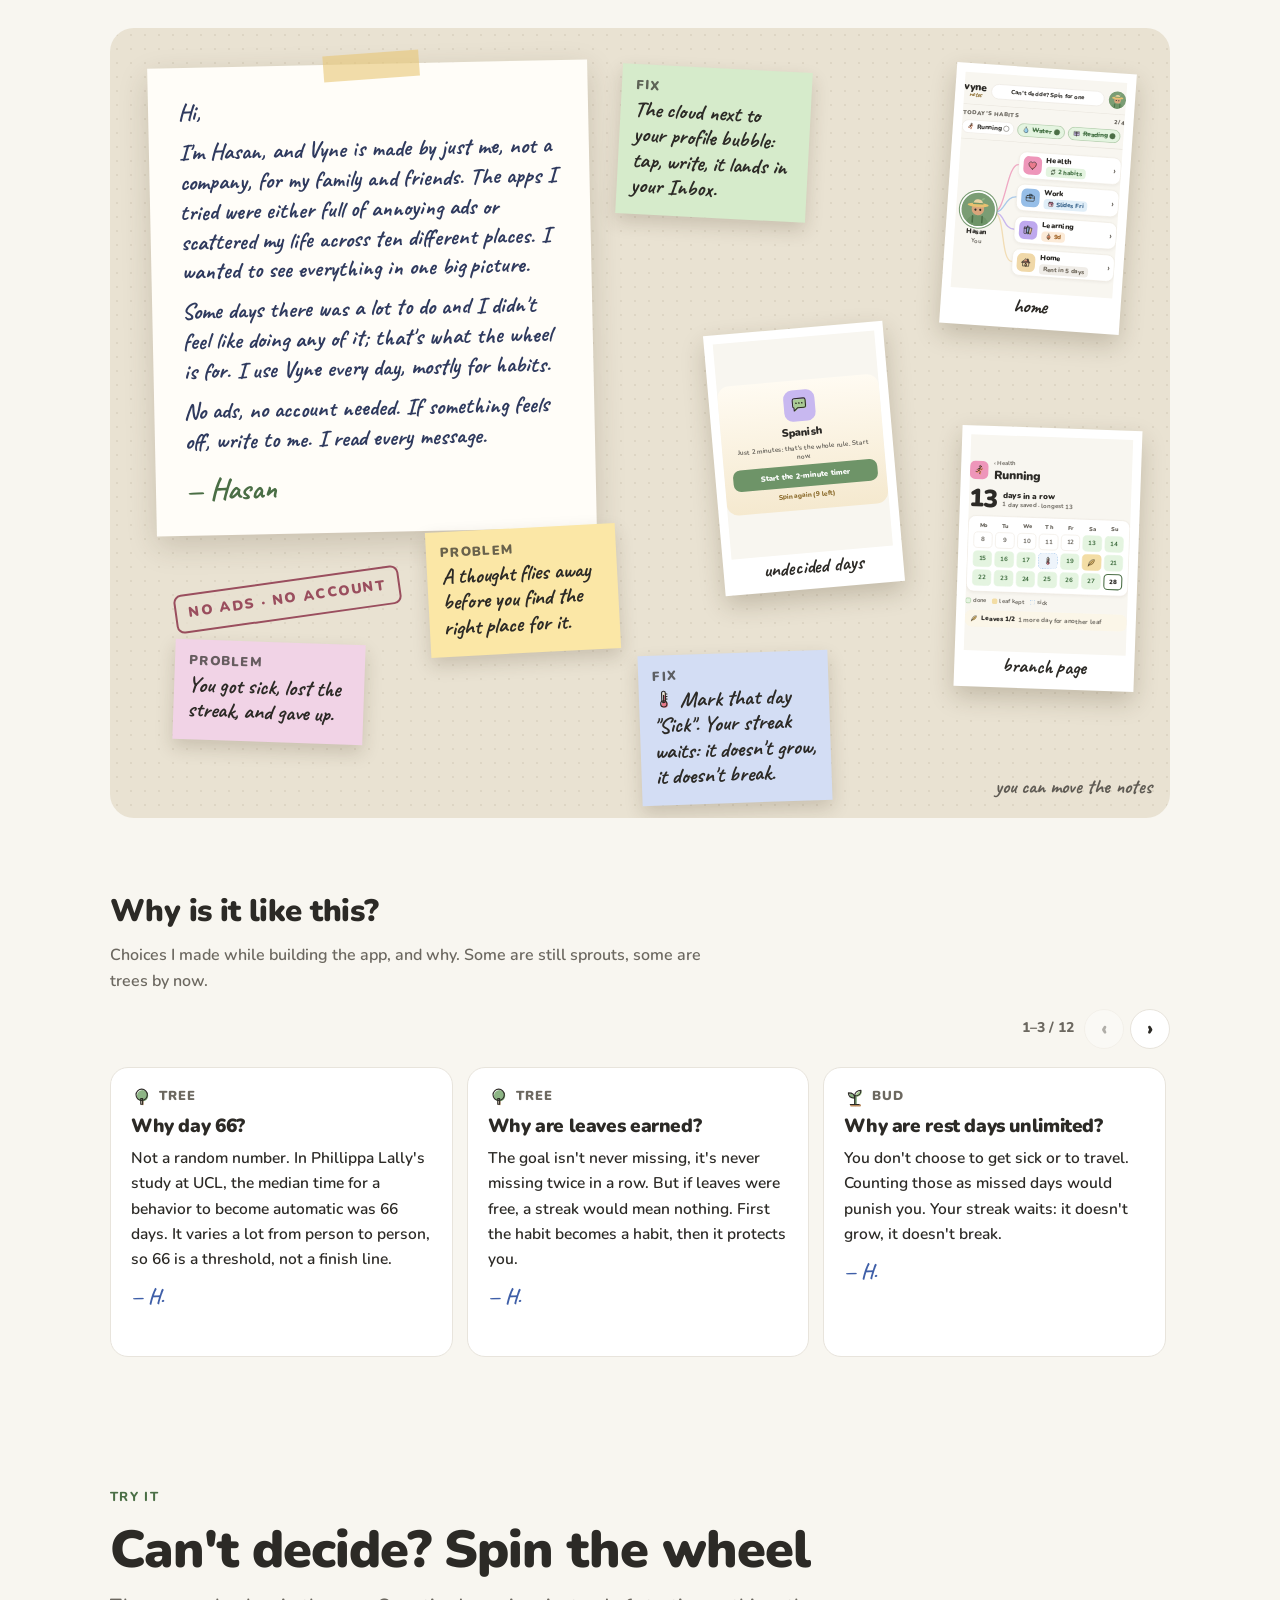
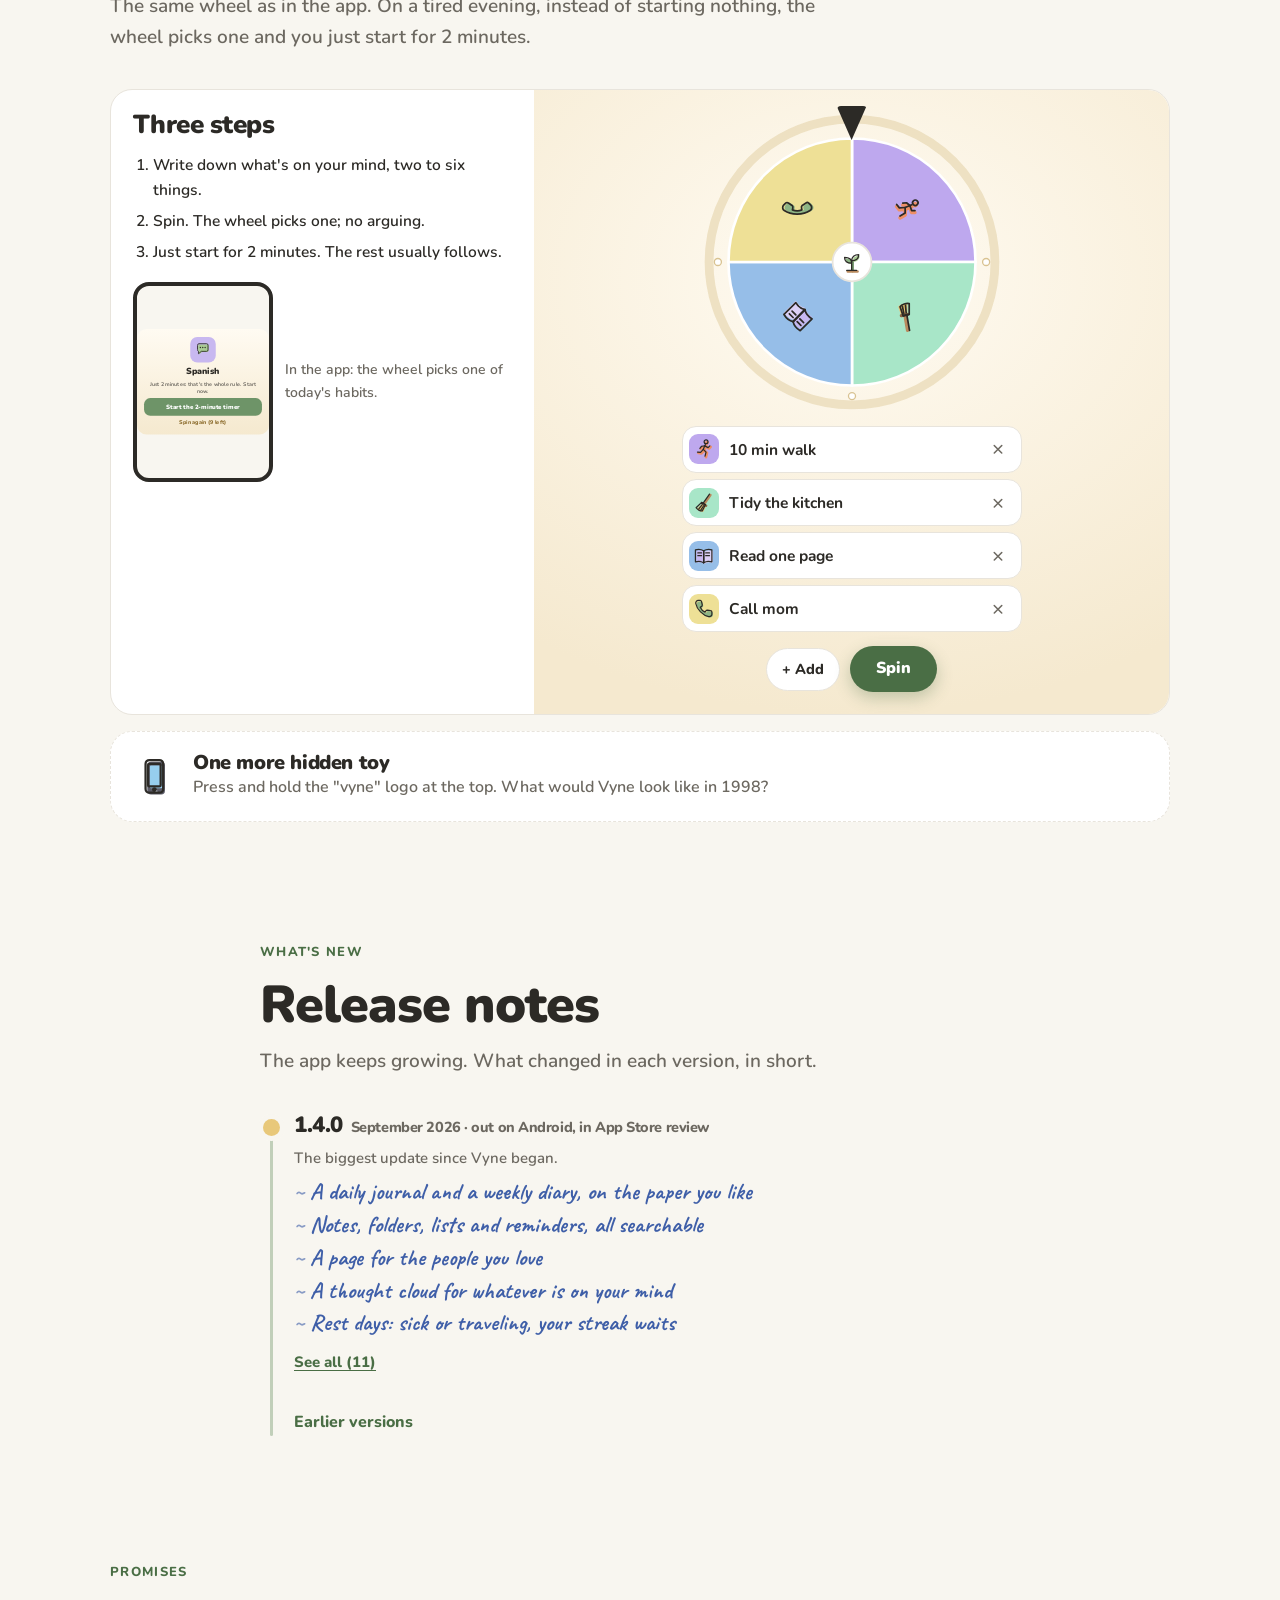
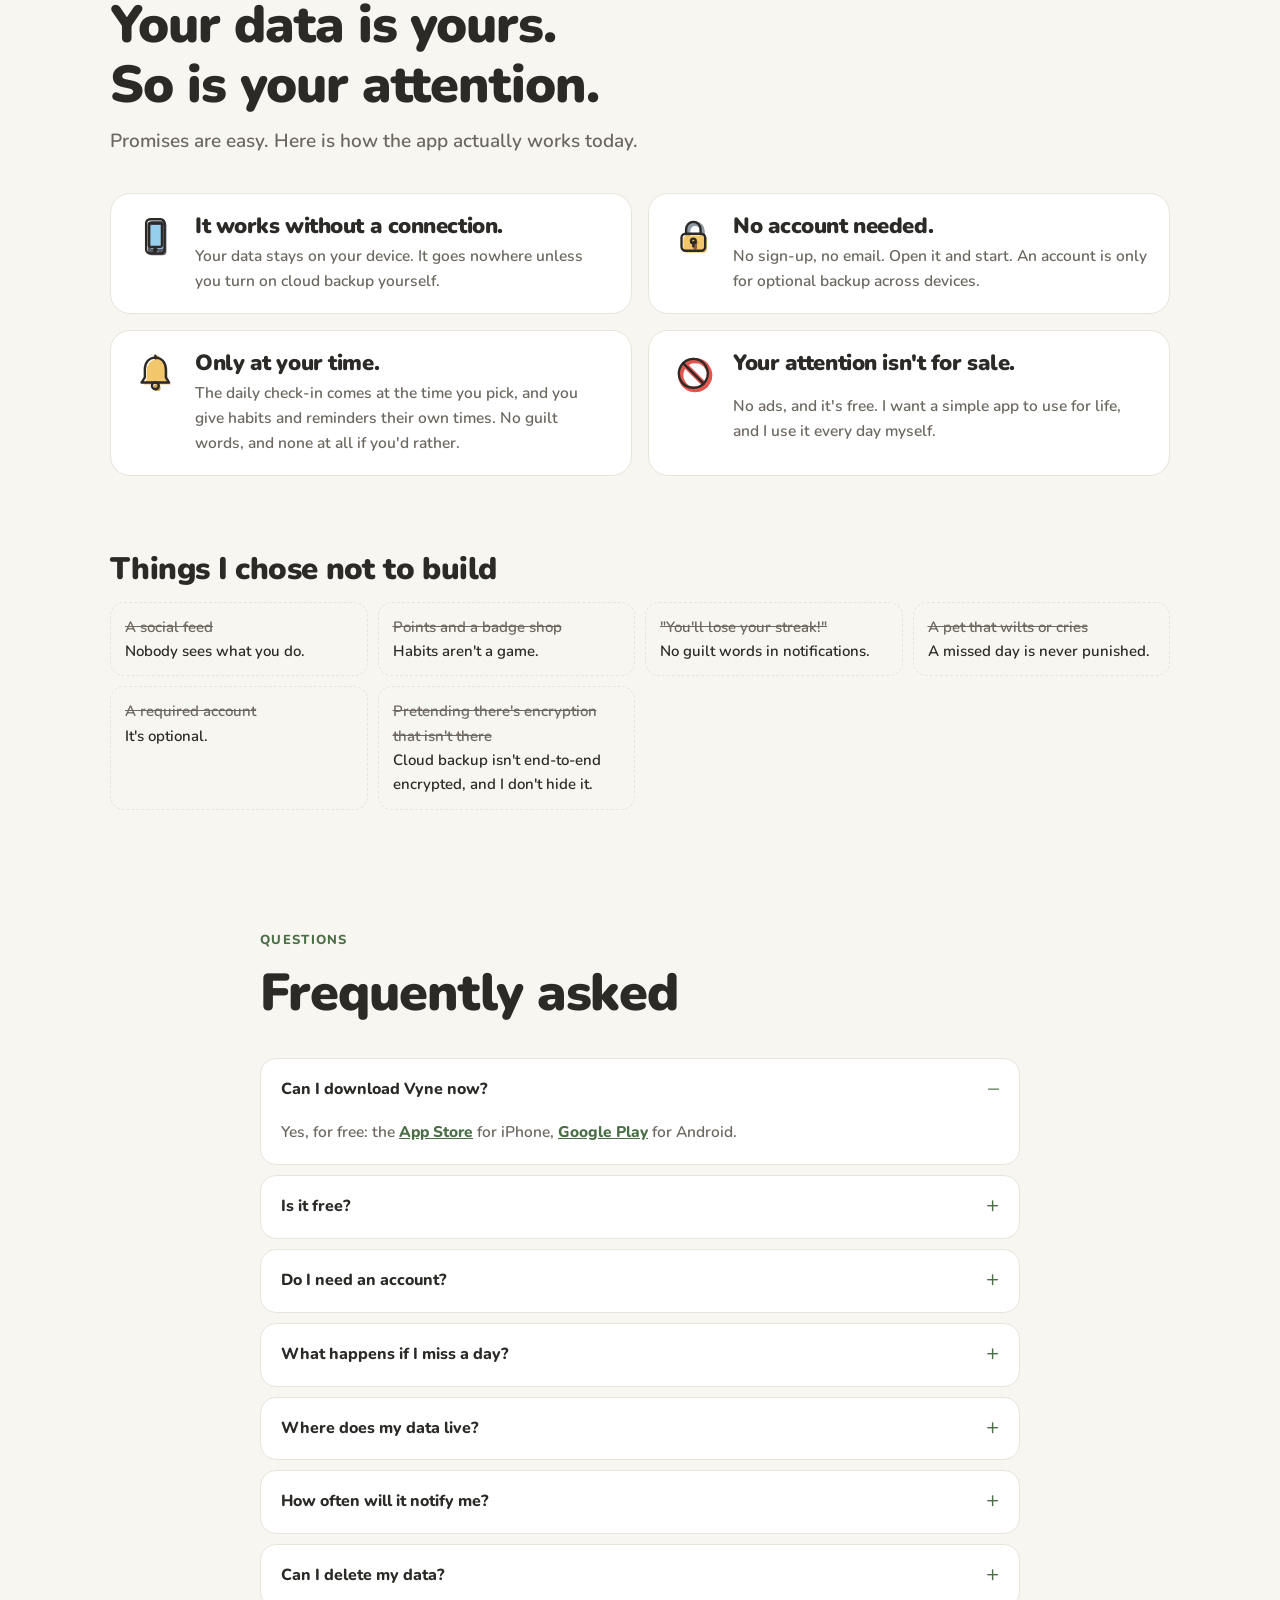
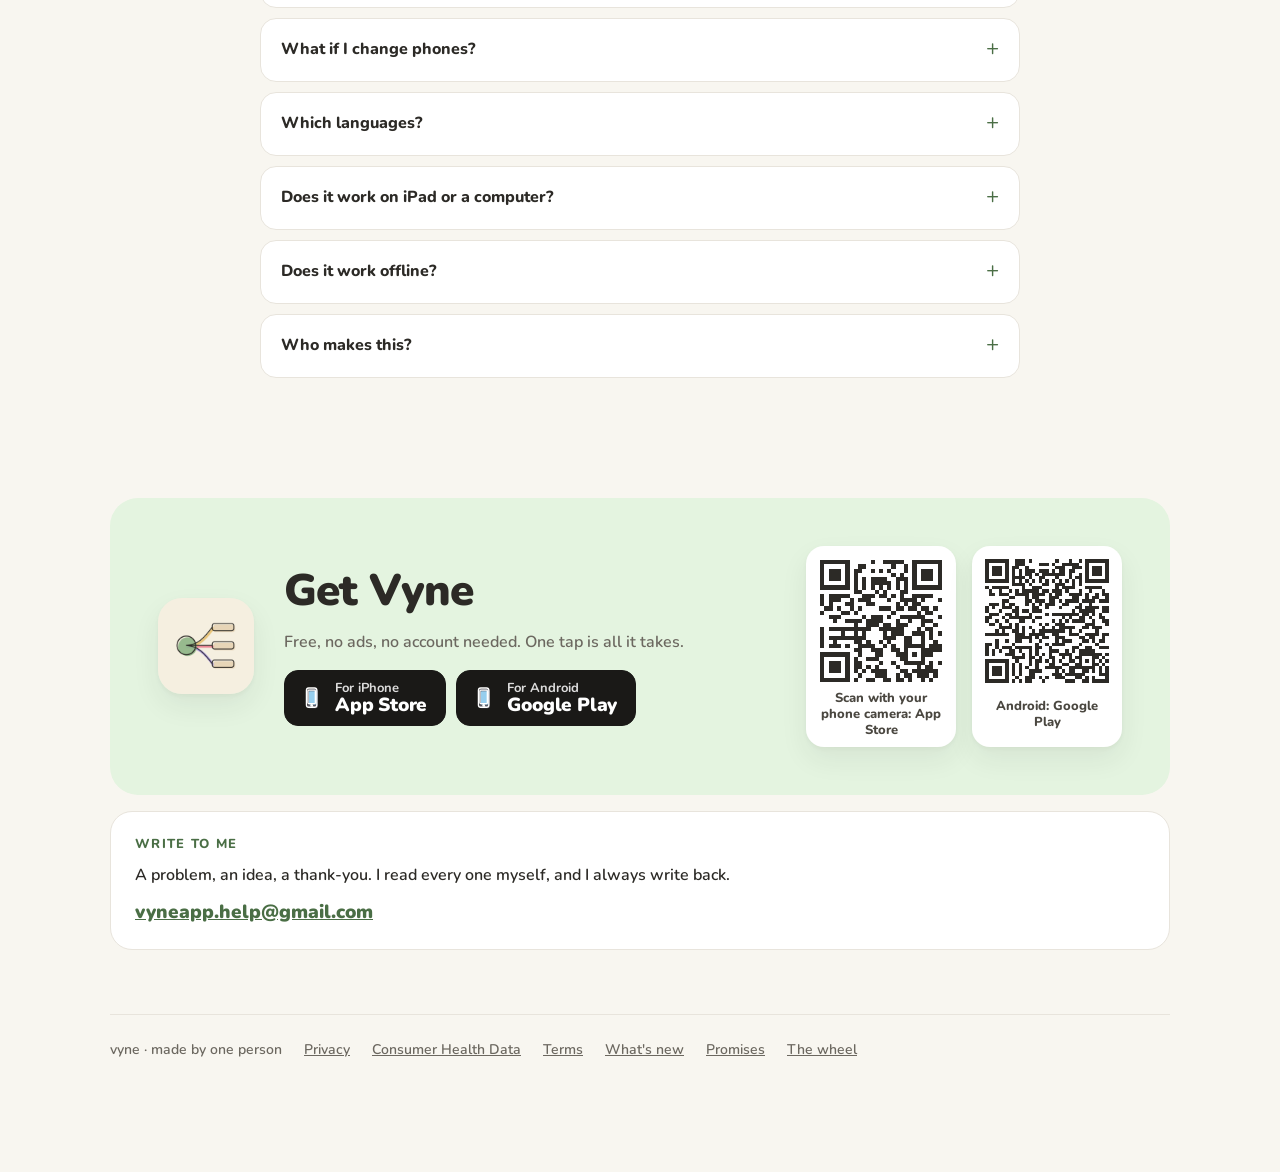
==== commit 37ab9c9c: "Footer: Consumer Health Data link (EN + TR) Links the new Consumer Health Data Privacy Policy on vyn" ====
--- a/index.html
+++ b/index.html
@@ -1441,6 +1441,7 @@
 <footer>
   <span>vyne · made by one person</span>
   <a href="https://hasankalkandev.github.io/vyne-legal/" target="_blank" rel="noopener">Privacy</a>
+  <a href="https://hasankalkandev.github.io/vyne-legal/consumer-health-data.html" target="_blank" rel="noopener">Consumer Health Data</a>
   <a href="https://hasankalkandev.github.io/vyne-legal/terms.html" target="_blank" rel="noopener">Terms</a>
   <a href="#yenilikler">What's new</a>
   <a href="#sozler">Promises</a>
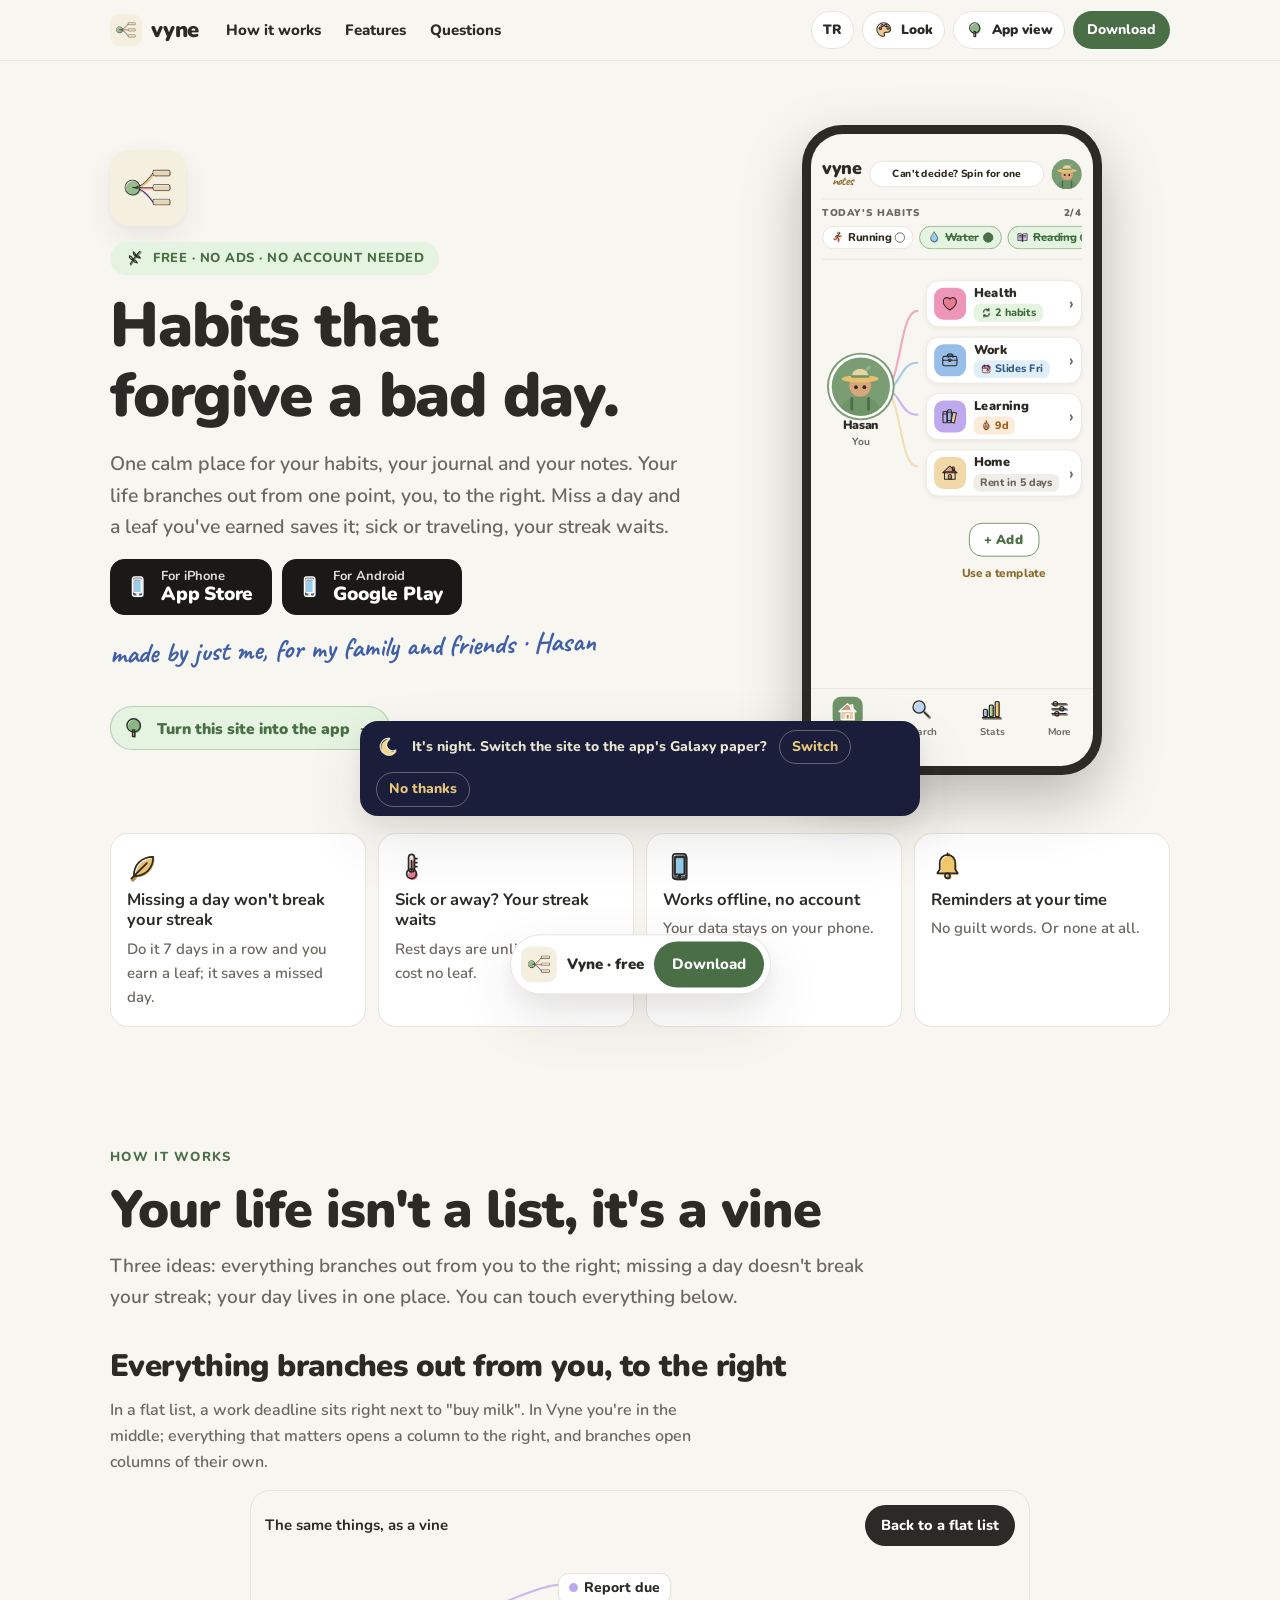
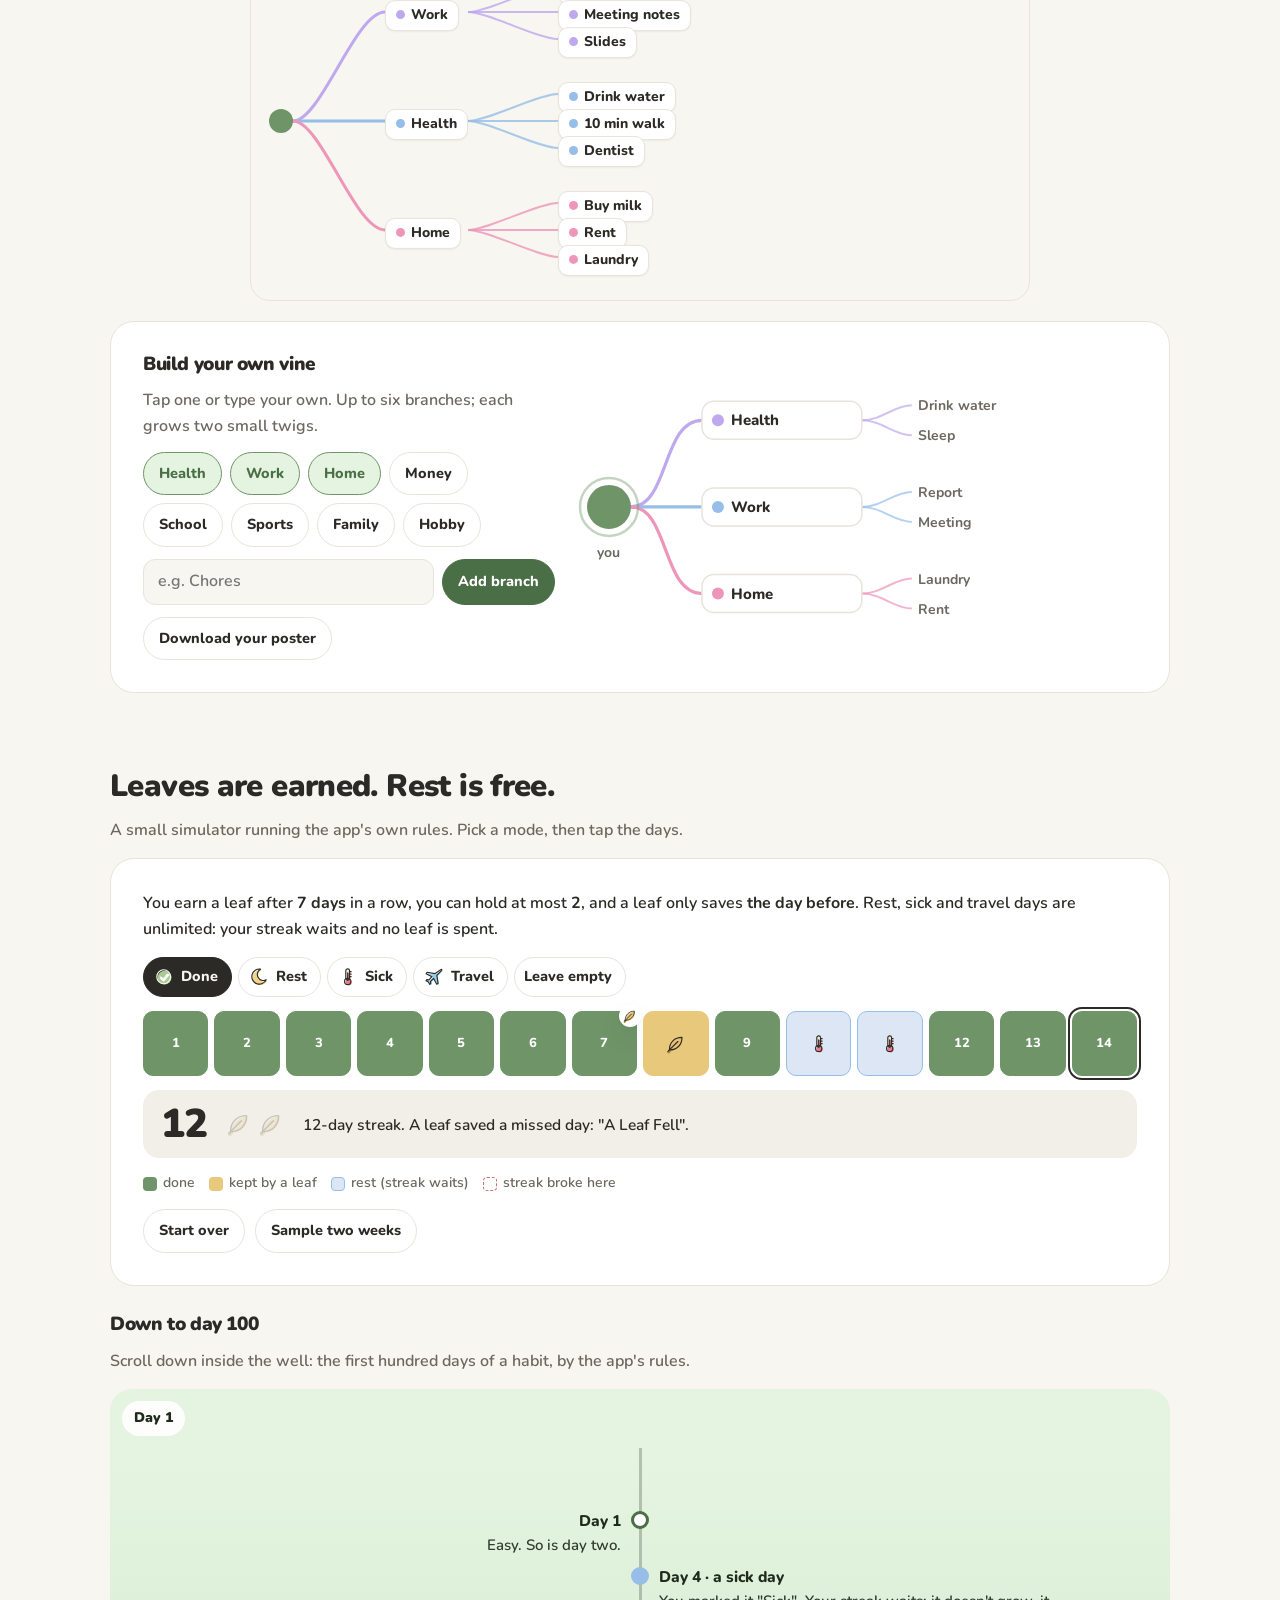
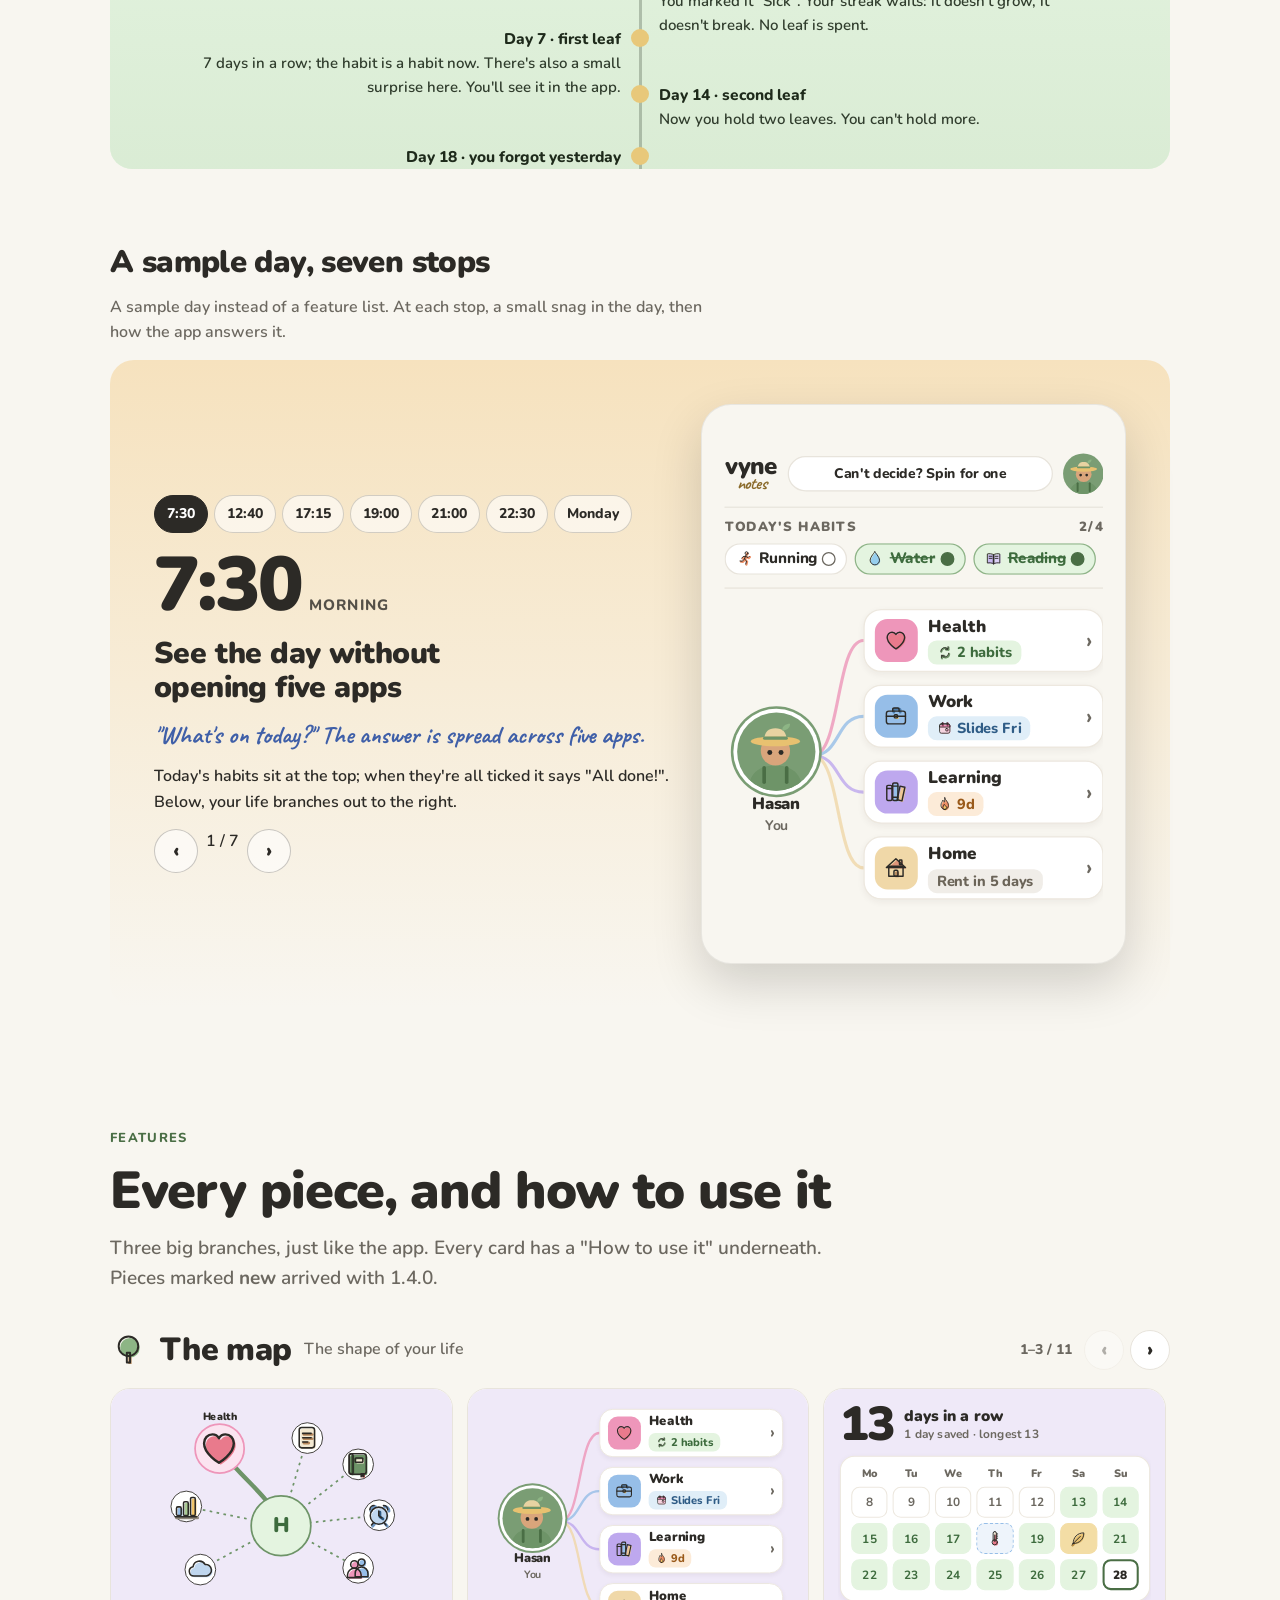
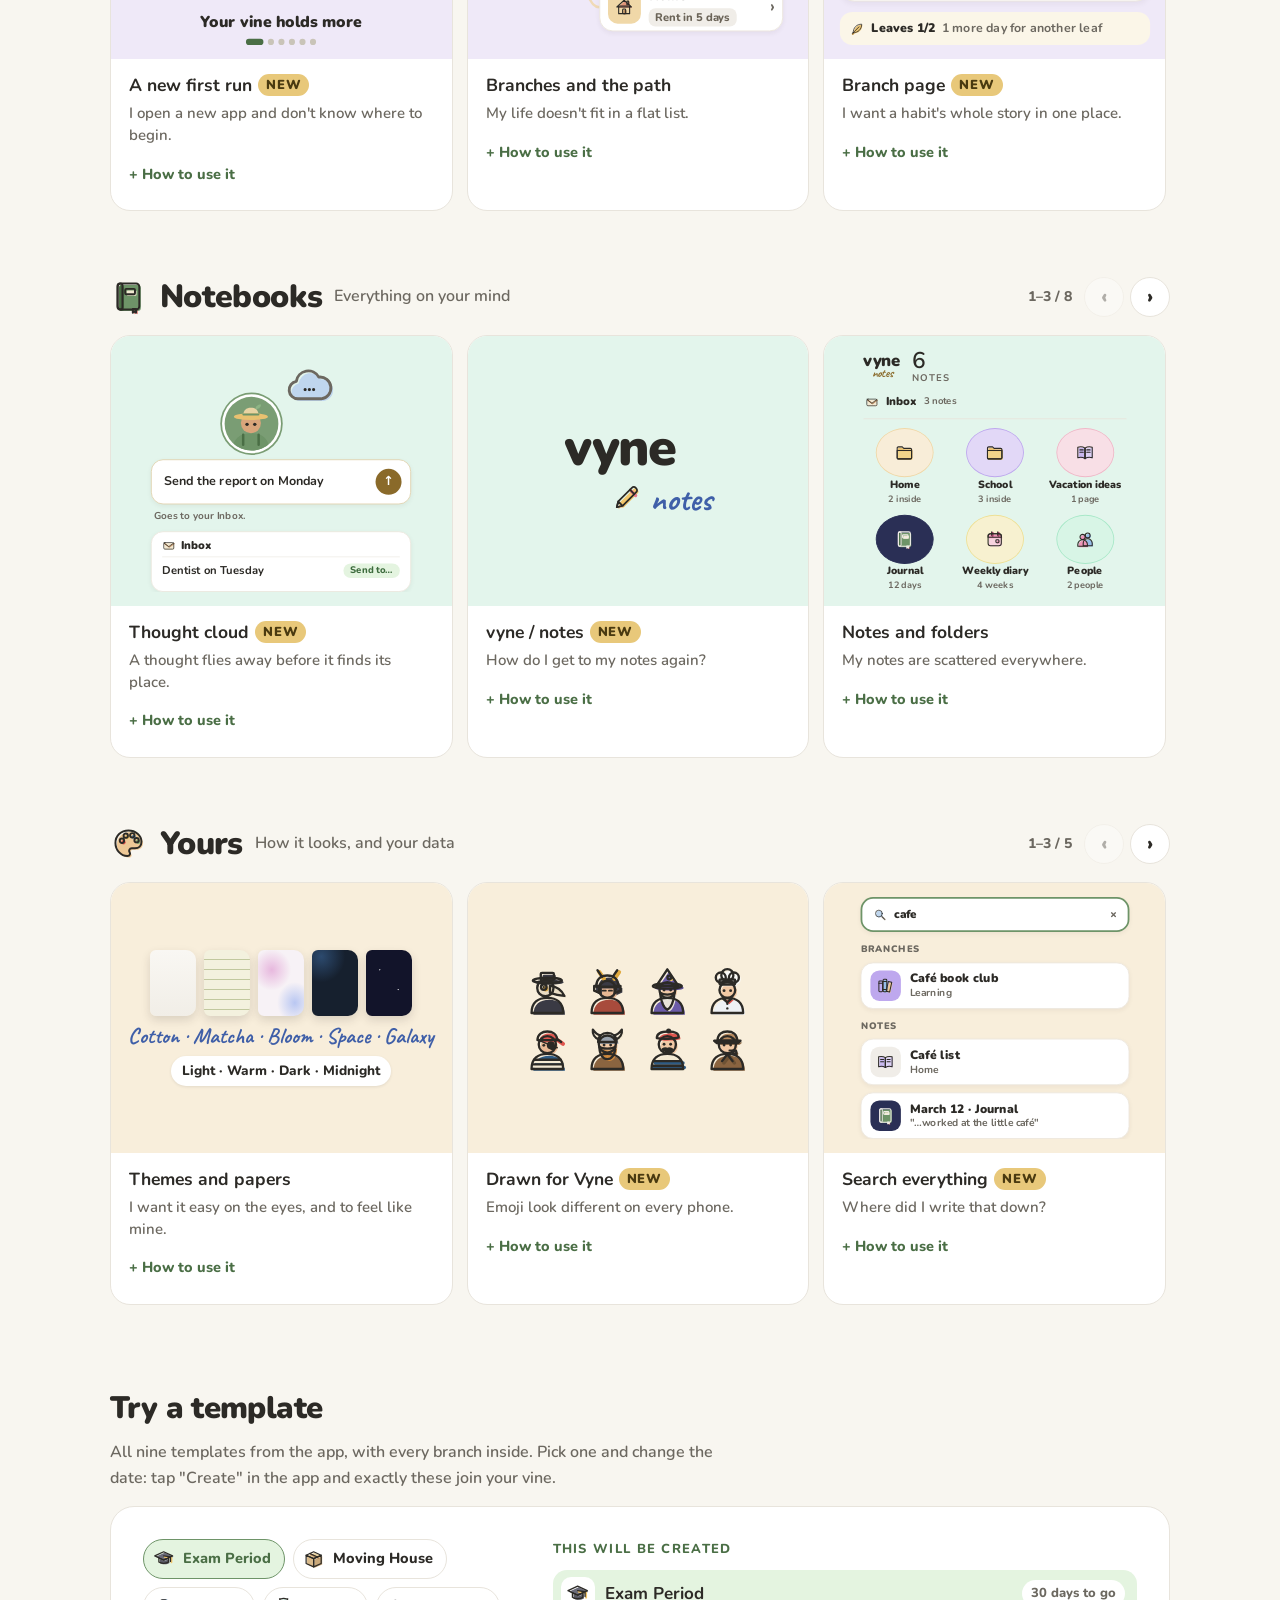
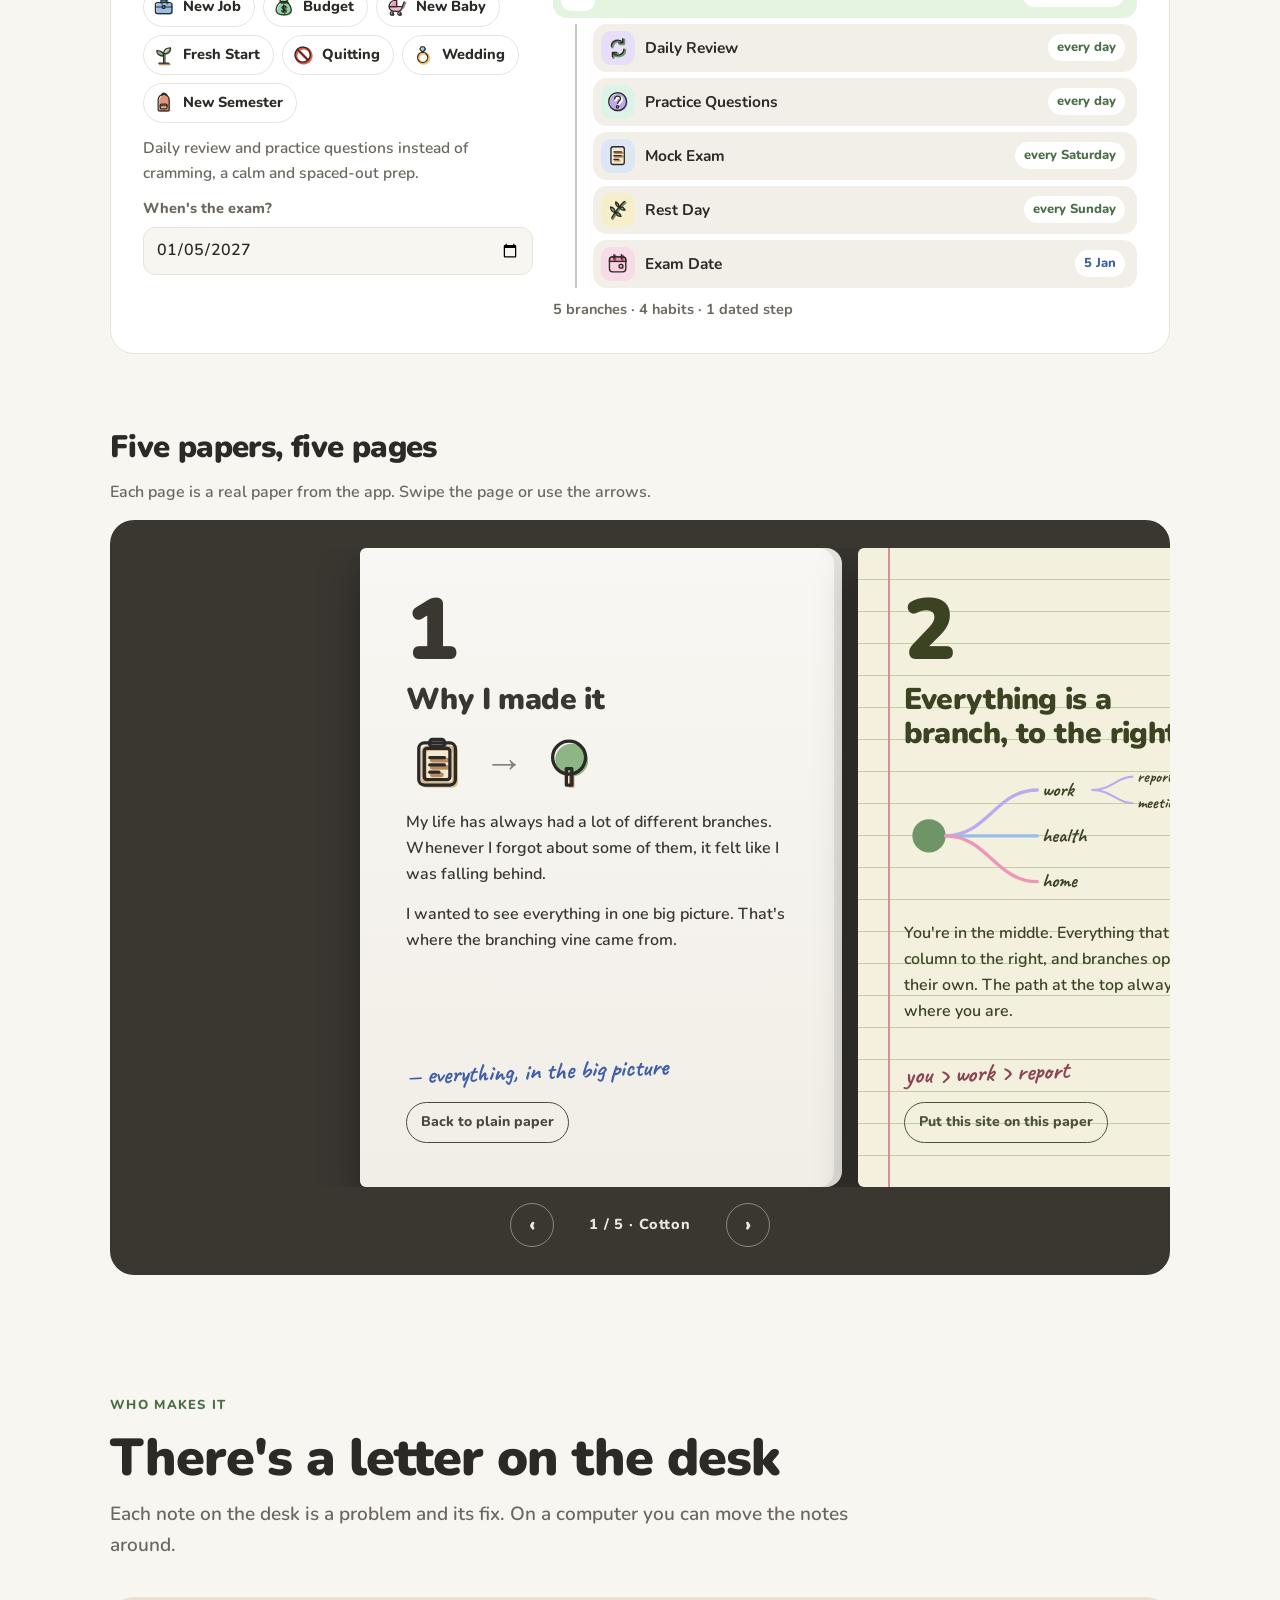
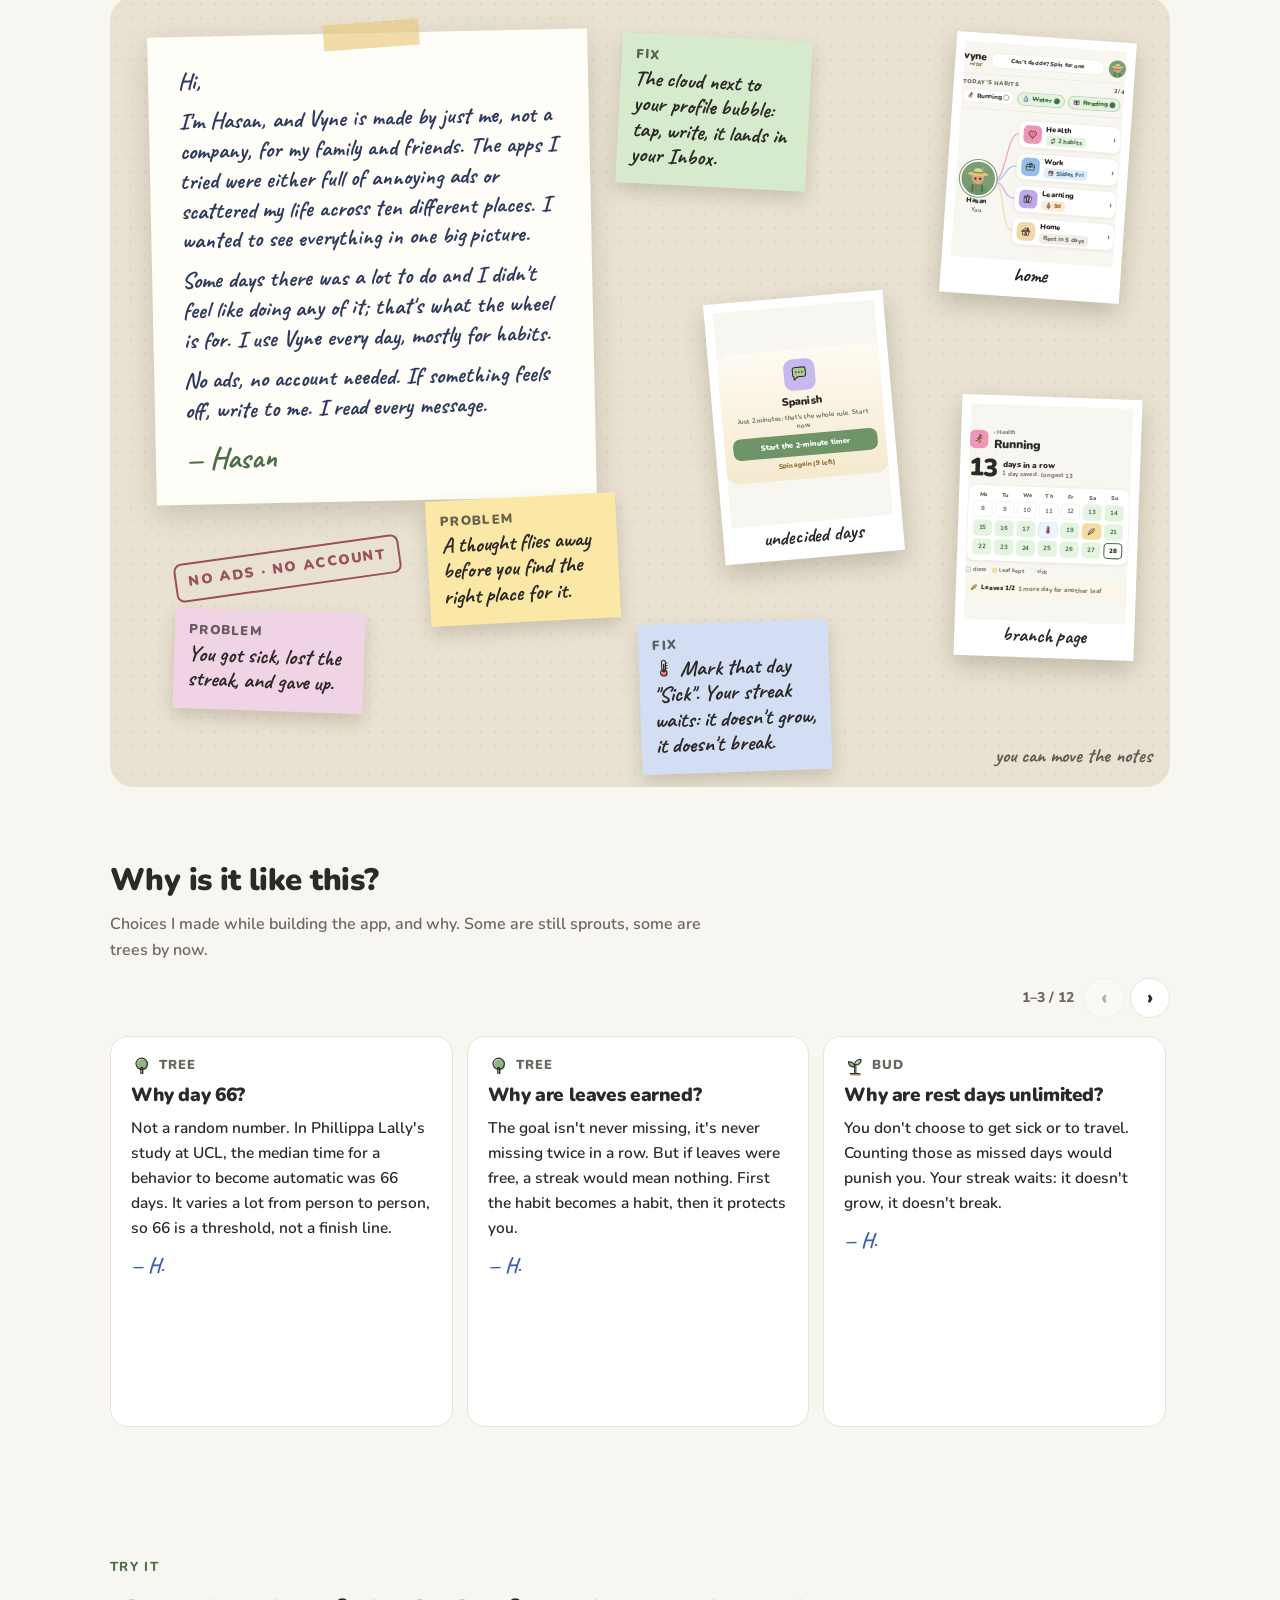
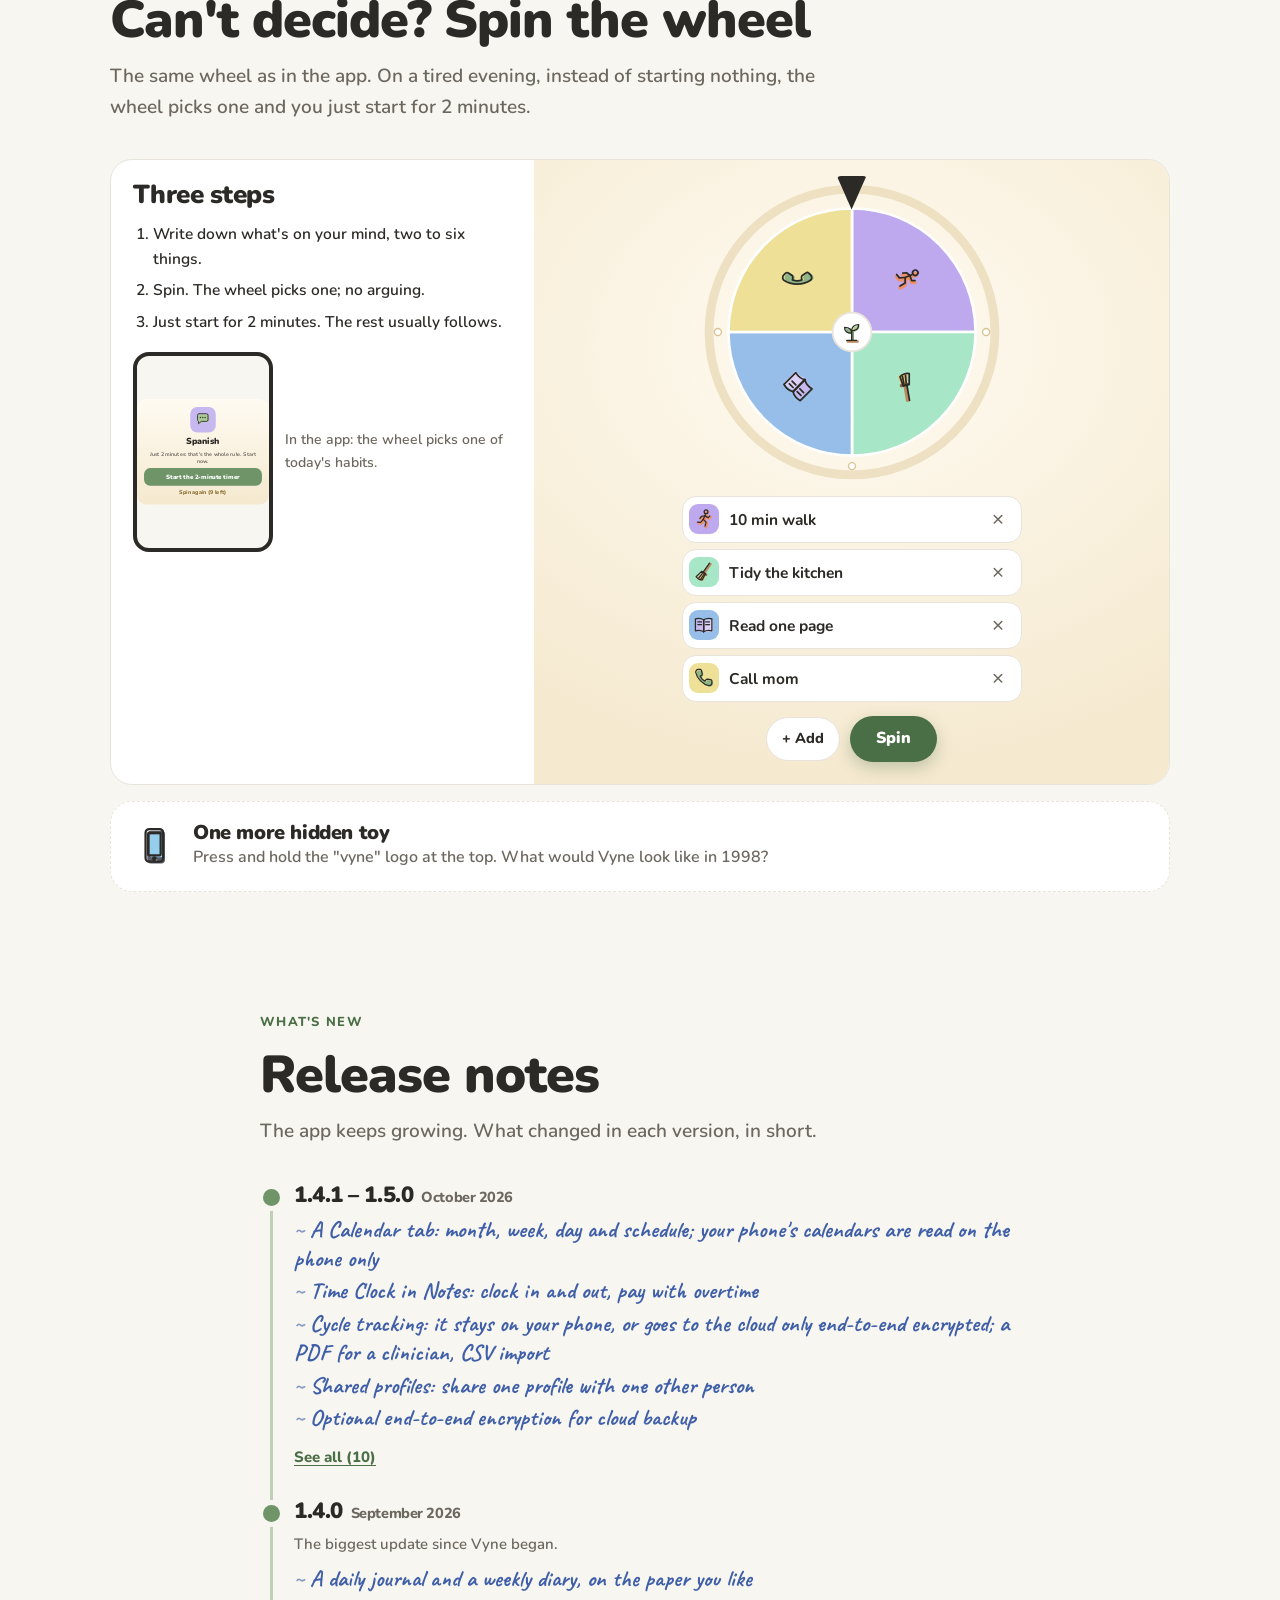
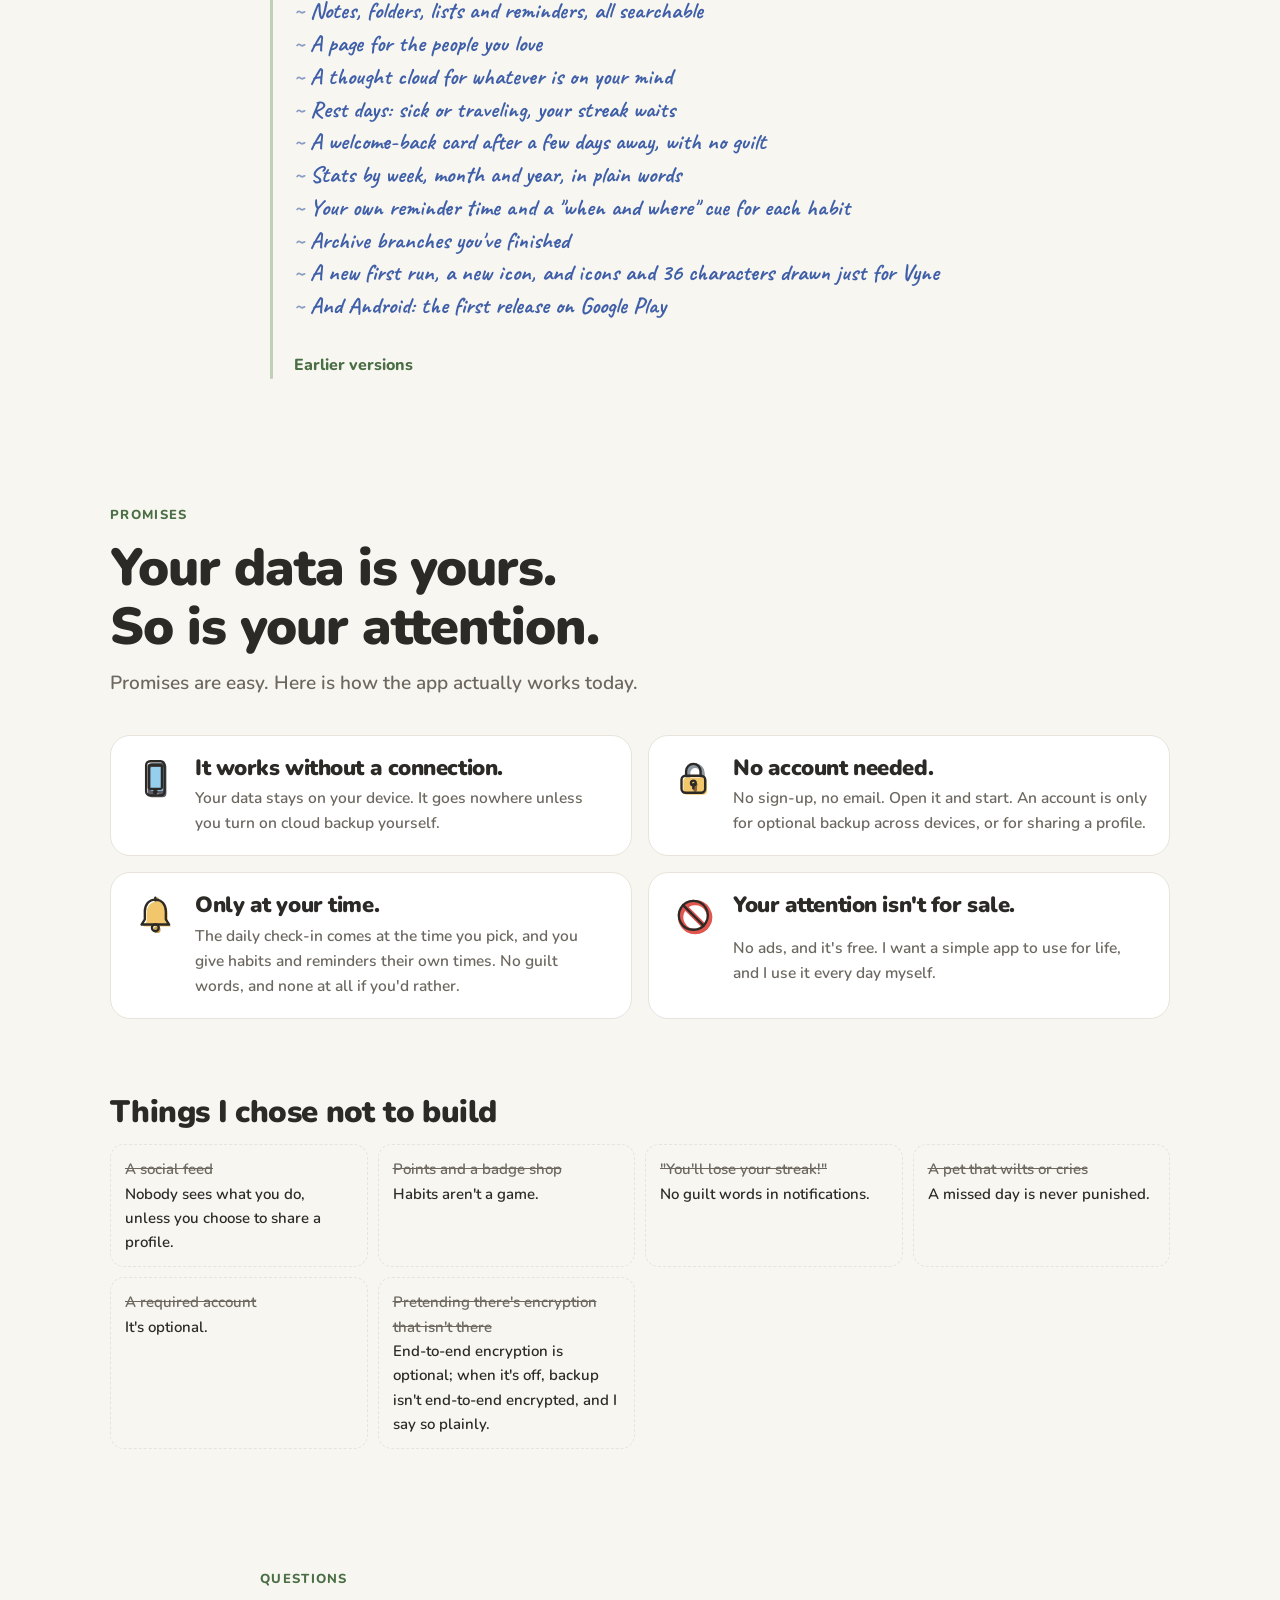
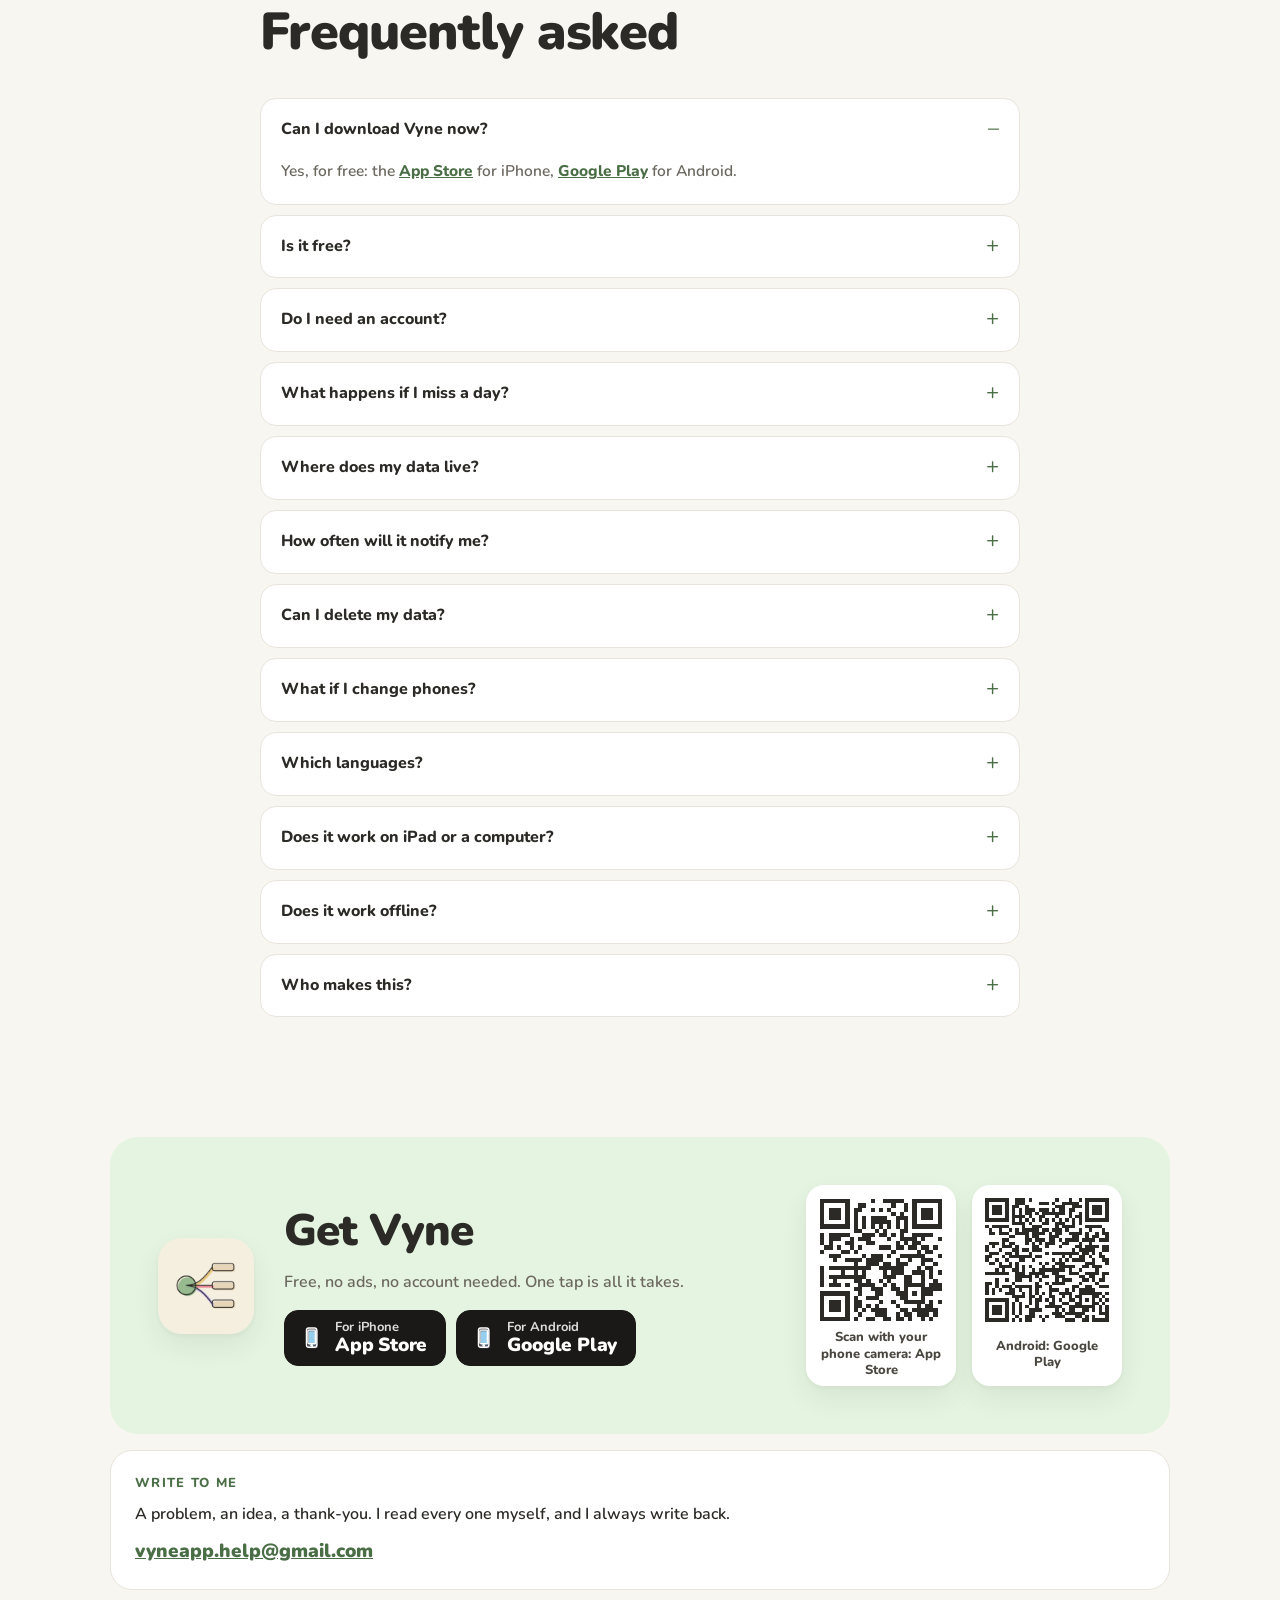
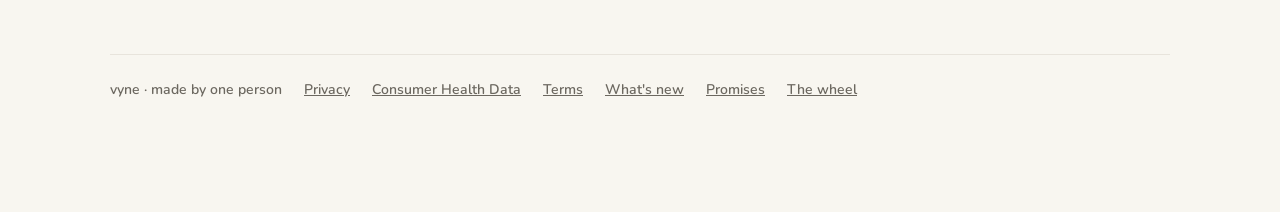
==== commit 5a39ff8c: "Site: encryption wording matches the policy, 1.5.0 release notes, shared profiles Co-Authored-By: Cl" ====
--- a/index.html
+++ b/index.html
@@ -970,7 +970,7 @@
       <a class="ah-bc" href="#ozellikler" style="--cb:#EE96BA"><span class="ah-ic"><svg class="g" viewBox="-1 -1 35 35" aria-hidden="true" focusable="false"><g class="gf" transform="translate(1.4 1.4)"><path d="M14 4 C14.8 10 16 11.2 22 12 C16 12.8 14.8 14 14 20 C13.2 14 12 12.8 6 12 C12 11.2 13.2 10 14 4 Z" fill="#F2C66B"/><path d="M23 17 C23.4 20 24 20.6 27 21 C24 21.4 23.4 22 23 25 C22.6 22 22 21.4 19 21 C22 20.6 22.6 20 23 17 Z" fill="#F6D98A"/><circle cx="8" cy="24" r="1.6" fill="#F6D98A"/></g><path d="M14 4 C14.8 10 16 11.2 22 12 C16 12.8 14.8 14 14 20 C13.2 14 12 12.8 6 12 C12 11.2 13.2 10 14 4 Z" fill="none" stroke="currentColor" stroke-width="1.8" stroke-linejoin="round" stroke-linecap="round"/><path d="M23 17 C23.4 20 24 20.6 27 21 C24 21.4 23.4 22 23 25 C22.6 22 22 21.4 19 21 C22 20.6 22.6 20 23 17 Z" fill="none" stroke="currentColor" stroke-width="1.8" stroke-linejoin="round" stroke-linecap="round"/><circle cx="8" cy="24" r="1.6" fill="none" stroke="currentColor" stroke-width="1.8" stroke-linejoin="round" stroke-linecap="round"/></svg></span><span class="ah-bt"><b>Features</b><span class="ah-chip"><span data-count="#ozellikler .feat"></span> features</span></span><span class="ah-go">›</span></a>
       <a class="ah-bc" href="#hikaye" style="--cb:#F0D8A8"><span class="ah-ic"><svg class="g" viewBox="-1 -1 35 35" aria-hidden="true" focusable="false"><g class="gf" transform="translate(1.4 1.4)"><rect x="3" y="8" width="26" height="17" rx="3" fill="#F3E9D2"/><path d="M3.5 9 L16 18.5 L28.5 9" fill="none" stroke="#B98A5E" stroke-width="2.8" stroke-linejoin="round" stroke-linecap="round"/></g><rect x="3" y="8" width="26" height="17" rx="3" fill="none" stroke="currentColor" stroke-width="1.8" stroke-linejoin="round" stroke-linecap="round"/><path d="M3.5 9 L16 18.5 L28.5 9" fill="none" stroke="currentColor" stroke-width="1.8" stroke-linejoin="round" stroke-linecap="round"/></svg></span><span class="ah-bt"><b>The story</b><span class="ah-chip">a letter</span></span><span class="ah-go">›</span></a>
       <a class="ah-bc" href="#oyuncaklar" style="--cb:#BEA8EE"><span class="ah-ic"><svg class="g" viewBox="-1 -1 35 35" aria-hidden="true" focusable="false"><g class="gf" transform="translate(1.4 1.4)"><path d="M11 29 L16 15 L21 29" fill="none" stroke="#8F877A" stroke-width="3" stroke-linejoin="round" stroke-linecap="round"/><circle cx="16" cy="15" r="11" fill="#DCD0F6"/><path d="M16 4 V26" fill="none" stroke="#6B5BA8" stroke-width="2.4" stroke-linejoin="round" stroke-linecap="round"/><path d="M5 15 H27" fill="none" stroke="#6B5BA8" stroke-width="2.4" stroke-linejoin="round" stroke-linecap="round"/><path d="M8.2 7.2 L23.8 22.8" fill="none" stroke="#6B5BA8" stroke-width="2.4" stroke-linejoin="round" stroke-linecap="round"/><path d="M23.8 7.2 L8.2 22.8" fill="none" stroke="#6B5BA8" stroke-width="2.4" stroke-linejoin="round" stroke-linecap="round"/><circle cx="16" cy="15" r="3" fill="#6B5BA8"/><circle cx="16" cy="4" r="2.2" fill="#E97A8C"/><circle cx="27" cy="15" r="2.2" fill="#F2C66B"/><circle cx="16" cy="26" r="2.2" fill="#96BEE8"/><circle cx="5" cy="15" r="2.2" fill="#A9CB93"/></g><path d="M11 29 L16 15 L21 29" fill="none" stroke="currentColor" stroke-width="1.8" stroke-linejoin="round" stroke-linecap="round"/><circle cx="16" cy="15" r="11" fill="none" stroke="currentColor" stroke-width="1.8" stroke-linejoin="round" stroke-linecap="round"/><path d="M16 4 V26" fill="none" stroke="currentColor" stroke-width="1.8" stroke-linejoin="round" stroke-linecap="round"/><path d="M5 15 H27" fill="none" stroke="currentColor" stroke-width="1.8" stroke-linejoin="round" stroke-linecap="round"/><path d="M8.2 7.2 L23.8 22.8" fill="none" stroke="currentColor" stroke-width="1.8" stroke-linejoin="round" stroke-linecap="round"/><path d="M23.8 7.2 L8.2 22.8" fill="none" stroke="currentColor" stroke-width="1.8" stroke-linejoin="round" stroke-linecap="round"/><circle cx="16" cy="15" r="3" fill="none" stroke="currentColor" stroke-width="1.8" stroke-linejoin="round" stroke-linecap="round"/><circle cx="16" cy="4" r="2.2" fill="none" stroke="currentColor" stroke-width="1.8" stroke-linejoin="round" stroke-linecap="round"/><circle cx="27" cy="15" r="2.2" fill="none" stroke="currentColor" stroke-width="1.8" stroke-linejoin="round" stroke-linecap="round"/><circle cx="16" cy="26" r="2.2" fill="none" stroke="currentColor" stroke-width="1.8" stroke-linejoin="round" stroke-linecap="round"/><circle cx="5" cy="15" r="2.2" fill="none" stroke="currentColor" stroke-width="1.8" stroke-linejoin="round" stroke-linecap="round"/></svg></span><span class="ah-bt"><b>The wheel</b><span class="ah-chip">spin, start</span></span><span class="ah-go">›</span></a>
-      <a class="ah-bc" href="#yenilikler" style="--cb:#96BEE8"><span class="ah-ic"><svg class="g" viewBox="-1 -1 35 35" aria-hidden="true" focusable="false"><g class="gf" transform="translate(1.4 1.4)"><rect x="2" y="9" width="28" height="14" rx="3" fill="#6F98C4"/><path d="M6 19.5 V12.5 L10.5 19.5 V12.5" fill="none" stroke="#FFFFFF" stroke-width="2.5" stroke-linejoin="round" stroke-linecap="round"/><path d="M17 12.5 H13.5 V19.5 H17 M13.5 16 H16.5" fill="none" stroke="#FFFFFF" stroke-width="2.5" stroke-linejoin="round" stroke-linecap="round"/><path d="M19 12.5 L20.5 19.5 L22.3 14.5 L24 19.5 L25.8 12.5" fill="none" stroke="#FFFFFF" stroke-width="2.5" stroke-linejoin="round" stroke-linecap="round"/></g><rect x="2" y="9" width="28" height="14" rx="3" fill="none" stroke="currentColor" stroke-width="1.8" stroke-linejoin="round" stroke-linecap="round"/><path d="M6 19.5 V12.5 L10.5 19.5 V12.5" fill="none" stroke="currentColor" stroke-width="1.8" stroke-linejoin="round" stroke-linecap="round"/><path d="M17 12.5 H13.5 V19.5 H17 M13.5 16 H16.5" fill="none" stroke="currentColor" stroke-width="1.8" stroke-linejoin="round" stroke-linecap="round"/><path d="M19 12.5 L20.5 19.5 L22.3 14.5 L24 19.5 L25.8 12.5" fill="none" stroke="currentColor" stroke-width="1.8" stroke-linejoin="round" stroke-linecap="round"/></svg></span><span class="ah-bt"><b>What's new</b><span class="ah-chip">1.4.0 · <span data-count=".log > .ver li"></span> changes</span></span><span class="ah-go">›</span></a>
+      <a class="ah-bc" href="#yenilikler" style="--cb:#96BEE8"><span class="ah-ic"><svg class="g" viewBox="-1 -1 35 35" aria-hidden="true" focusable="false"><g class="gf" transform="translate(1.4 1.4)"><rect x="2" y="9" width="28" height="14" rx="3" fill="#6F98C4"/><path d="M6 19.5 V12.5 L10.5 19.5 V12.5" fill="none" stroke="#FFFFFF" stroke-width="2.5" stroke-linejoin="round" stroke-linecap="round"/><path d="M17 12.5 H13.5 V19.5 H17 M13.5 16 H16.5" fill="none" stroke="#FFFFFF" stroke-width="2.5" stroke-linejoin="round" stroke-linecap="round"/><path d="M19 12.5 L20.5 19.5 L22.3 14.5 L24 19.5 L25.8 12.5" fill="none" stroke="#FFFFFF" stroke-width="2.5" stroke-linejoin="round" stroke-linecap="round"/></g><rect x="2" y="9" width="28" height="14" rx="3" fill="none" stroke="currentColor" stroke-width="1.8" stroke-linejoin="round" stroke-linecap="round"/><path d="M6 19.5 V12.5 L10.5 19.5 V12.5" fill="none" stroke="currentColor" stroke-width="1.8" stroke-linejoin="round" stroke-linecap="round"/><path d="M17 12.5 H13.5 V19.5 H17 M13.5 16 H16.5" fill="none" stroke="currentColor" stroke-width="1.8" stroke-linejoin="round" stroke-linecap="round"/><path d="M19 12.5 L20.5 19.5 L22.3 14.5 L24 19.5 L25.8 12.5" fill="none" stroke="currentColor" stroke-width="1.8" stroke-linejoin="round" stroke-linecap="round"/></svg></span><span class="ah-bt"><b>What's new</b><span class="ah-chip">1.5.0 · <span data-count=".log > .ver:first-child li"></span> changes</span></span><span class="ah-go">›</span></a>
       <a class="ah-bc" href="#sozler" style="--cb:#EEE096"><span class="ah-ic"><svg class="g" viewBox="-1 -1 35 35" aria-hidden="true" focusable="false"><g class="gf" transform="translate(1.4 1.4)"><path d="M16 3 L27 7 V15 C27 22 22 27 16 29 C10 27 5 22 5 15 V7 Z" fill="#6F98C4"/><path d="M11 16 L14.5 19.5 L21 12.5" fill="none" stroke="#FFFFFF" stroke-width="3.4" stroke-linejoin="round" stroke-linecap="round"/></g><path d="M16 3 L27 7 V15 C27 22 22 27 16 29 C10 27 5 22 5 15 V7 Z" fill="none" stroke="currentColor" stroke-width="1.8" stroke-linejoin="round" stroke-linecap="round"/><path d="M11 16 L14.5 19.5 L21 12.5" fill="none" stroke="currentColor" stroke-width="1.8" stroke-linejoin="round" stroke-linecap="round"/></svg></span><span class="ah-bt"><b>Promises</b><span class="ah-chip"><span data-count="#sozler .vow"></span> promises</span></span><span class="ah-go">›</span></a>
       <a class="ah-bc" href="#sorular" style="--cb:#F2C4A6"><span class="ah-ic"><svg class="g" viewBox="-1 -1 35 35" aria-hidden="true" focusable="false"><g class="gf" transform="translate(1.4 1.4)"><circle cx="16" cy="16" r="12" fill="#BEA8EE"/><path d="M12 12.5 C12 9.8 14 8.5 16 8.5 C18.2 8.5 20 10 20 12.2 C20 15 16 15.5 16 18.5" fill="none" stroke="#FFFFFF" stroke-width="3.6" stroke-linejoin="round" stroke-linecap="round"/><circle cx="16" cy="23" r="1.7" fill="#FFFFFF"/></g><circle cx="16" cy="16" r="12" fill="none" stroke="currentColor" stroke-width="1.8" stroke-linejoin="round" stroke-linecap="round"/><path d="M12 12.5 C12 9.8 14 8.5 16 8.5 C18.2 8.5 20 10 20 12.2 C20 15 16 15.5 16 18.5" fill="none" stroke="currentColor" stroke-width="1.8" stroke-linejoin="round" stroke-linecap="round"/><circle cx="16" cy="23" r="1.7" fill="none" stroke="currentColor" stroke-width="1.8" stroke-linejoin="round" stroke-linecap="round"/></svg></span><span class="ah-bt"><b>Questions</b><span class="ah-chip"><span data-count="#sorular details"></span> questions</span></span><span class="ah-go">›</span></a>
       <a class="ah-bc" href="#indir" style="--cb:#6E9468"><span class="ah-ic"><svg class="g" viewBox="-1 -1 35 35" aria-hidden="true" focusable="false"><g class="gf" transform="translate(1.4 1.4)"><rect x="9" y="3" width="14" height="26" rx="3" fill="#5A5A66"/><rect x="11" y="6" width="10" height="18" rx="1" fill="#96CEEE"/><circle cx="16" cy="26.5" r="1" fill="#BFC6CF"/></g><rect x="9" y="3" width="14" height="26" rx="3" fill="none" stroke="currentColor" stroke-width="1.8" stroke-linejoin="round" stroke-linecap="round"/><rect x="11" y="6" width="10" height="18" rx="1" fill="none" stroke="currentColor" stroke-width="1.8" stroke-linejoin="round" stroke-linecap="round"/><circle cx="16" cy="26.5" r="1" fill="none" stroke="currentColor" stroke-width="1.8" stroke-linejoin="round" stroke-linecap="round"/></svg></span><span class="ah-bt"><b>Download</b><span class="ah-chip">free</span></span><span class="ah-go">›</span></a>
@@ -1087,7 +1087,7 @@
   <div class="sec-head">
     <p class="eyebrow">Features</p>
     <h2>Every piece, and how to use it</h2>
-    <p class="lede">Three big branches, just like the app. Every card has a "How to use it" underneath. Pieces marked <b>new</b> came with 1.4.0: it's out on Android, and the iPhone version is in App Store review.</p>
+    <p class="lede">Three big branches, just like the app. Every card has a "How to use it" underneath. Pieces marked <b>new</b> arrived with 1.4.0.</p>
   </div>
 
   <div class="group" style="margin-top:0">
@@ -1297,8 +1297,8 @@
       <article class="gnote"><span class="stage"><svg class="g" viewBox="-1 -1 35 35" aria-hidden="true" focusable="false"><g class="gf" transform="translate(1.4 1.4)"><path d="M14.5 28 V19 H17.5 V28 Z" fill="#B98A5E"/><circle cx="16" cy="13" r="9" fill="#8DB585"/></g><path d="M14.5 28 V19 H17.5 V28 Z" fill="none" stroke="currentColor" stroke-width="1.8" stroke-linejoin="round" stroke-linecap="round"/><circle cx="16" cy="13" r="9" fill="none" stroke="currentColor" stroke-width="1.8" stroke-linejoin="round" stroke-linecap="round"/></svg>tree</span><h4>Why do reminders come at your time?</h4><p>The point isn't to hook you on the app, it's to add something to your life. A flood of notifications grabs attention but eats trust. So Vyne only speaks up at the times you pick, and never with guilt words.</p><span class="by">— H.</span></article>
       <article class="gnote"><span class="stage"><svg class="g" viewBox="-1 -1 35 35" aria-hidden="true" focusable="false"><g class="gf" transform="translate(1.4 1.4)"><path d="M14.5 28 V19 H17.5 V28 Z" fill="#B98A5E"/><circle cx="16" cy="13" r="9" fill="#8DB585"/></g><path d="M14.5 28 V19 H17.5 V28 Z" fill="none" stroke="currentColor" stroke-width="1.8" stroke-linejoin="round" stroke-linecap="round"/><circle cx="16" cy="13" r="9" fill="none" stroke="currentColor" stroke-width="1.8" stroke-linejoin="round" stroke-linecap="round"/></svg>tree</span><h4>Why are the celebrations a surprise?</h4><p>Something happens on day 7, 30, 66 and 100. I won't show it here: seeing it early would spoil it.</p><span class="by">— H.</span></article>
       <article class="gnote"><span class="stage"><svg class="g" viewBox="-1 -1 35 35" aria-hidden="true" focusable="false"><g class="gf" transform="translate(1.4 1.4)"><path d="M16 28 V14" fill="none" stroke="#6E9468" stroke-width="3.6" stroke-linejoin="round" stroke-linecap="round"/><path d="M16 18 C16 13 12 10 6 10 C6 15 10 18 16 18 Z" fill="#8DB585"/><path d="M16 15 C16 9 20 6 26 6 C26 12 22 15 16 15 Z" fill="#A9CB93"/><path d="M9 28.5 H23" fill="none" stroke="#B98A5E" stroke-width="3.4" stroke-linejoin="round" stroke-linecap="round"/></g><path d="M16 28 V14" fill="none" stroke="currentColor" stroke-width="1.8" stroke-linejoin="round" stroke-linecap="round"/><path d="M16 18 C16 13 12 10 6 10 C6 15 10 18 16 18 Z" fill="none" stroke="currentColor" stroke-width="1.8" stroke-linejoin="round" stroke-linecap="round"/><path d="M16 15 C16 9 20 6 26 6 C26 12 22 15 16 15 Z" fill="none" stroke="currentColor" stroke-width="1.8" stroke-linejoin="round" stroke-linecap="round"/><path d="M9 28.5 H23" fill="none" stroke="currentColor" stroke-width="1.8" stroke-linejoin="round" stroke-linecap="round"/></svg>bud</span><h4>Why is the vine empty after setup?</h4><p>I tried starting with a ready-made template, but it never felt real: everyone's life is different. An empty vine is yours; templates are one tap away when you want them.</p><span class="by">— H.</span></article>
-      <article class="gnote"><span class="stage"><svg class="g" viewBox="-1 -1 35 35" aria-hidden="true" focusable="false"><g class="gf" transform="translate(1.4 1.4)"><path d="M14.5 28 V19 H17.5 V28 Z" fill="#B98A5E"/><circle cx="16" cy="13" r="9" fill="#8DB585"/></g><path d="M14.5 28 V19 H17.5 V28 Z" fill="none" stroke="currentColor" stroke-width="1.8" stroke-linejoin="round" stroke-linecap="round"/><circle cx="16" cy="13" r="9" fill="none" stroke="currentColor" stroke-width="1.8" stroke-linejoin="round" stroke-linecap="round"/></svg>tree</span><h4>Why no account?</h4><p>A habit app doesn't need your email. Everything runs on your phone. An account is only for backup, if you want it.</p><span class="by">— H.</span></article>
-      <article class="gnote"><span class="stage"><svg class="g" viewBox="-1 -1 35 35" aria-hidden="true" focusable="false"><g class="gf" transform="translate(1.4 1.4)"><path d="M8 27 C12 20 16 13 25 5" fill="none" stroke="#6E9468" stroke-width="3.2" stroke-linejoin="round" stroke-linecap="round"/><path d="M12.5 20 C9 19 6.5 16 6.5 12.5 C10 13 12.5 16 12.5 20 Z" fill="#8DB585"/><path d="M13 19.5 C16.5 19.5 19.5 21.5 20.5 25 C17 25 14 23 13 19.5 Z" fill="#A9CB93"/><path d="M17.5 13 C14.5 11.5 13 8.5 13.5 5.5 C16.5 7 18 10 17.5 13 Z" fill="#8DB585"/><path d="M18 12.5 C21 12 24.5 13.5 26 16.5 C22.5 17 19.5 15.5 18 12.5 Z" fill="#A9CB93"/></g><path d="M8 27 C12 20 16 13 25 5" fill="none" stroke="currentColor" stroke-width="1.8" stroke-linejoin="round" stroke-linecap="round"/><path d="M12.5 20 C9 19 6.5 16 6.5 12.5 C10 13 12.5 16 12.5 20 Z" fill="none" stroke="currentColor" stroke-width="1.8" stroke-linejoin="round" stroke-linecap="round"/><path d="M13 19.5 C16.5 19.5 19.5 21.5 20.5 25 C17 25 14 23 13 19.5 Z" fill="none" stroke="currentColor" stroke-width="1.8" stroke-linejoin="round" stroke-linecap="round"/><path d="M17.5 13 C14.5 11.5 13 8.5 13.5 5.5 C16.5 7 18 10 17.5 13 Z" fill="none" stroke="currentColor" stroke-width="1.8" stroke-linejoin="round" stroke-linecap="round"/><path d="M18 12.5 C21 12 24.5 13.5 26 16.5 C22.5 17 19.5 15.5 18 12.5 Z" fill="none" stroke="currentColor" stroke-width="1.8" stroke-linejoin="round" stroke-linecap="round"/></svg>sprout</span><h4>Could I read your cloud backup?</h4><p>Honestly: cloud backup isn't end-to-end encrypted. Reading it isn't easy, but if I forced it, I technically could. I don't; still, saying "nobody can" wouldn't be true. If you'd rather not, just leave backup off and everything stays on your phone.</p><span class="by">— H.</span></article>
+      <article class="gnote"><span class="stage"><svg class="g" viewBox="-1 -1 35 35" aria-hidden="true" focusable="false"><g class="gf" transform="translate(1.4 1.4)"><path d="M14.5 28 V19 H17.5 V28 Z" fill="#B98A5E"/><circle cx="16" cy="13" r="9" fill="#8DB585"/></g><path d="M14.5 28 V19 H17.5 V28 Z" fill="none" stroke="currentColor" stroke-width="1.8" stroke-linejoin="round" stroke-linecap="round"/><circle cx="16" cy="13" r="9" fill="none" stroke="currentColor" stroke-width="1.8" stroke-linejoin="round" stroke-linecap="round"/></svg>tree</span><h4>Why no account?</h4><p>A habit app doesn't need your email. Everything runs on your phone. An account is only for backup or sharing, if you want them.</p><span class="by">— H.</span></article>
+      <article class="gnote"><span class="stage"><svg class="g" viewBox="-1 -1 35 35" aria-hidden="true" focusable="false"><g class="gf" transform="translate(1.4 1.4)"><path d="M8 27 C12 20 16 13 25 5" fill="none" stroke="#6E9468" stroke-width="3.2" stroke-linejoin="round" stroke-linecap="round"/><path d="M12.5 20 C9 19 6.5 16 6.5 12.5 C10 13 12.5 16 12.5 20 Z" fill="#8DB585"/><path d="M13 19.5 C16.5 19.5 19.5 21.5 20.5 25 C17 25 14 23 13 19.5 Z" fill="#A9CB93"/><path d="M17.5 13 C14.5 11.5 13 8.5 13.5 5.5 C16.5 7 18 10 17.5 13 Z" fill="#8DB585"/><path d="M18 12.5 C21 12 24.5 13.5 26 16.5 C22.5 17 19.5 15.5 18 12.5 Z" fill="#A9CB93"/></g><path d="M8 27 C12 20 16 13 25 5" fill="none" stroke="currentColor" stroke-width="1.8" stroke-linejoin="round" stroke-linecap="round"/><path d="M12.5 20 C9 19 6.5 16 6.5 12.5 C10 13 12.5 16 12.5 20 Z" fill="none" stroke="currentColor" stroke-width="1.8" stroke-linejoin="round" stroke-linecap="round"/><path d="M13 19.5 C16.5 19.5 19.5 21.5 20.5 25 C17 25 14 23 13 19.5 Z" fill="none" stroke="currentColor" stroke-width="1.8" stroke-linejoin="round" stroke-linecap="round"/><path d="M17.5 13 C14.5 11.5 13 8.5 13.5 5.5 C16.5 7 18 10 17.5 13 Z" fill="none" stroke="currentColor" stroke-width="1.8" stroke-linejoin="round" stroke-linecap="round"/><path d="M18 12.5 C21 12 24.5 13.5 26 16.5 C22.5 17 19.5 15.5 18 12.5 Z" fill="none" stroke="currentColor" stroke-width="1.8" stroke-linejoin="round" stroke-linecap="round"/></svg>sprout</span><h4>Is cloud backup encrypted?</h4><p>Cloud backup is optional. If you turn it on, it's encrypted in transit and at rest and protected by access rules, but that isn't end-to-end encryption. For more, turn on end-to-end encryption: your whole backup is then encrypted on your phone with a key only your devices hold. It's off until you turn it on. If you'd rather not, just leave backup off and everything stays on your phone.</p><span class="by">— H.</span></article>
       <article class="gnote"><span class="stage"><svg class="g" viewBox="-1 -1 35 35" aria-hidden="true" focusable="false"><g class="gf" transform="translate(1.4 1.4)"><path d="M14.5 28 V19 H17.5 V28 Z" fill="#B98A5E"/><circle cx="16" cy="13" r="9" fill="#8DB585"/></g><path d="M14.5 28 V19 H17.5 V28 Z" fill="none" stroke="currentColor" stroke-width="1.8" stroke-linejoin="round" stroke-linecap="round"/><circle cx="16" cy="13" r="9" fill="none" stroke="currentColor" stroke-width="1.8" stroke-linejoin="round" stroke-linecap="round"/></svg>tree</span><h4>Why a wheel?</h4><p>Some days there was a lot to do and I didn't feel like doing any of it, so I started nothing. The wheel takes the choice off my hands. The 2-minute rule comes from a book I read: starting is usually the hardest part.</p><span class="by">— H.</span></article>
       <article class="gnote"><span class="stage"><svg class="g" viewBox="-1 -1 35 35" aria-hidden="true" focusable="false"><g class="gf" transform="translate(1.4 1.4)"><path d="M14.5 28 V19 H17.5 V28 Z" fill="#B98A5E"/><circle cx="16" cy="13" r="9" fill="#8DB585"/></g><path d="M14.5 28 V19 H17.5 V28 Z" fill="none" stroke="currentColor" stroke-width="1.8" stroke-linejoin="round" stroke-linecap="round"/><circle cx="16" cy="13" r="9" fill="none" stroke="currentColor" stroke-width="1.8" stroke-linejoin="round" stroke-linecap="round"/></svg>tree</span><h4>Why is it free?</h4><p>I want a simple, beautiful app that I'll use myself for life. There are no ads. Unless cloud costs ever force my hand, I'm not thinking about charging either.</p><span class="by">— H.</span></article>
       <article class="gnote"><span class="stage"><svg class="g" viewBox="-1 -1 35 35" aria-hidden="true" focusable="false"><g class="gf" transform="translate(1.4 1.4)"><path d="M14.5 28 V19 H17.5 V28 Z" fill="#B98A5E"/><circle cx="16" cy="13" r="9" fill="#8DB585"/></g><path d="M14.5 28 V19 H17.5 V28 Z" fill="none" stroke="currentColor" stroke-width="1.8" stroke-linejoin="round" stroke-linecap="round"/><circle cx="16" cy="13" r="9" fill="none" stroke="currentColor" stroke-width="1.8" stroke-linejoin="round" stroke-linecap="round"/></svg>tree</span><h4>Why no template gallery?</h4><p>A gallery where everyone shares templates is a social network that needs moderating. That doesn't fit an offline app with no account. To share, send a file.</p><span class="by">— H.</span></article>
@@ -1338,7 +1338,20 @@
     <p class="lede">The app keeps growing. What changed in each version, in short.</p>
   </div>
   <div class="log">
-    <div class="ver review"><h4>1.4.0<small>September 2026 · out on Android, in App Store review</small></h4>
+    <div class="ver"><h4>1.4.1 – 1.5.0<small>October 2026</small></h4>
+      <ul>
+        <li>A Calendar tab: month, week, day and schedule; your phone's calendars are read on the phone only</li>
+        <li>Time Clock in Notes: clock in and out, pay with overtime</li>
+        <li>Cycle tracking: it stays on your phone, or goes to the cloud only end-to-end encrypted; a PDF for a clinician, CSV import</li>
+        <li>Shared profiles: share one profile with one other person</li>
+        <li>Optional end-to-end encryption for cloud backup</li>
+        <li>Live sync between your phones while the app is open</li>
+        <li>Home screen widgets for iPhone and Android</li>
+        <li>Water tracking, and habits for a few days a week</li>
+        <li>Your own line for each branch: "I am someone who…"</li>
+        <li>The year in leaves, and optional seasons</li>
+      </ul></div>
+    <div class="ver"><h4>1.4.0<small>September 2026</small></h4>
       <p class="muted" style="font-size:15px">The biggest update since Vyne began.</p>
       <ul>
         <li>A daily journal and a weekly diary, on the paper you like</li>
@@ -1377,18 +1390,18 @@
   </div>
   <div class="vows">
     <div class="vow"><svg class="g" viewBox="-1 -1 35 35" aria-hidden="true" focusable="false"><g class="gf" transform="translate(1.4 1.4)"><rect x="9" y="3" width="14" height="26" rx="3" fill="#5A5A66"/><rect x="11" y="6" width="10" height="18" rx="1" fill="#96CEEE"/><circle cx="16" cy="26.5" r="1" fill="#BFC6CF"/></g><rect x="9" y="3" width="14" height="26" rx="3" fill="none" stroke="currentColor" stroke-width="1.8" stroke-linejoin="round" stroke-linecap="round"/><rect x="11" y="6" width="10" height="18" rx="1" fill="none" stroke="currentColor" stroke-width="1.8" stroke-linejoin="round" stroke-linecap="round"/><circle cx="16" cy="26.5" r="1" fill="none" stroke="currentColor" stroke-width="1.8" stroke-linejoin="round" stroke-linecap="round"/></svg><h4>It works without a connection.</h4><p>Your data stays on your device. It goes nowhere unless you turn on cloud backup yourself.</p></div>
-    <div class="vow"><svg class="g" viewBox="-1 -1 35 35" aria-hidden="true" focusable="false"><g class="gf" transform="translate(1.4 1.4)"><path d="M10.5 14 V10.5 A5.5 5.5 0 0 1 21.5 10.5 V14" fill="none" stroke="#8F99A3" stroke-width="3.6" stroke-linejoin="round" stroke-linecap="round"/><rect x="7" y="14" width="18" height="13" rx="3" fill="#F2C66B"/><circle cx="16" cy="19.5" r="1.8" fill="#8A6440"/><path d="M16 20.5 V23.5" fill="none" stroke="#8A6440" stroke-width="2.8" stroke-linejoin="round" stroke-linecap="round"/></g><path d="M10.5 14 V10.5 A5.5 5.5 0 0 1 21.5 10.5 V14" fill="none" stroke="currentColor" stroke-width="1.8" stroke-linejoin="round" stroke-linecap="round"/><rect x="7" y="14" width="18" height="13" rx="3" fill="none" stroke="currentColor" stroke-width="1.8" stroke-linejoin="round" stroke-linecap="round"/><circle cx="16" cy="19.5" r="1.8" fill="none" stroke="currentColor" stroke-width="1.8" stroke-linejoin="round" stroke-linecap="round"/><path d="M16 20.5 V23.5" fill="none" stroke="currentColor" stroke-width="1.8" stroke-linejoin="round" stroke-linecap="round"/></svg><h4>No account needed.</h4><p>No sign-up, no email. Open it and start. An account is only for optional backup across devices.</p></div>
+    <div class="vow"><svg class="g" viewBox="-1 -1 35 35" aria-hidden="true" focusable="false"><g class="gf" transform="translate(1.4 1.4)"><path d="M10.5 14 V10.5 A5.5 5.5 0 0 1 21.5 10.5 V14" fill="none" stroke="#8F99A3" stroke-width="3.6" stroke-linejoin="round" stroke-linecap="round"/><rect x="7" y="14" width="18" height="13" rx="3" fill="#F2C66B"/><circle cx="16" cy="19.5" r="1.8" fill="#8A6440"/><path d="M16 20.5 V23.5" fill="none" stroke="#8A6440" stroke-width="2.8" stroke-linejoin="round" stroke-linecap="round"/></g><path d="M10.5 14 V10.5 A5.5 5.5 0 0 1 21.5 10.5 V14" fill="none" stroke="currentColor" stroke-width="1.8" stroke-linejoin="round" stroke-linecap="round"/><rect x="7" y="14" width="18" height="13" rx="3" fill="none" stroke="currentColor" stroke-width="1.8" stroke-linejoin="round" stroke-linecap="round"/><circle cx="16" cy="19.5" r="1.8" fill="none" stroke="currentColor" stroke-width="1.8" stroke-linejoin="round" stroke-linecap="round"/><path d="M16 20.5 V23.5" fill="none" stroke="currentColor" stroke-width="1.8" stroke-linejoin="round" stroke-linecap="round"/></svg><h4>No account needed.</h4><p>No sign-up, no email. Open it and start. An account is only for optional backup across devices, or for sharing a profile.</p></div>
     <div class="vow"><svg class="g" viewBox="-1 -1 35 35" aria-hidden="true" focusable="false"><g class="gf" transform="translate(1.4 1.4)"><path d="M16 2.5 V4.5" fill="none" stroke="#C9A04A" stroke-width="3" stroke-linejoin="round" stroke-linecap="round"/><path d="M16 4 C11 4 8 8 8 13 V19 L5.5 23 H26.5 L24 19 V13 C24 8 21 4 16 4 Z" fill="#F2C66B"/><circle cx="16" cy="25.5" r="2.6" fill="#C9A04A"/></g><path d="M16 2.5 V4.5" fill="none" stroke="currentColor" stroke-width="1.8" stroke-linejoin="round" stroke-linecap="round"/><path d="M16 4 C11 4 8 8 8 13 V19 L5.5 23 H26.5 L24 19 V13 C24 8 21 4 16 4 Z" fill="none" stroke="currentColor" stroke-width="1.8" stroke-linejoin="round" stroke-linecap="round"/><circle cx="16" cy="25.5" r="2.6" fill="none" stroke="currentColor" stroke-width="1.8" stroke-linejoin="round" stroke-linecap="round"/></svg><h4>Only at your time.</h4><p>The daily check-in comes at the time you pick, and you give habits and reminders their own times. No guilt words, and none at all if you'd rather.</p></div>
     <div class="vow"><svg class="g" viewBox="-1 -1 35 35" aria-hidden="true" focusable="false"><g class="gf" transform="translate(1.4 1.4)"><path d="M16 5 A11 11 0 1 1 15.99 5" fill="none" stroke="#E0564F" stroke-width="4" stroke-linejoin="round" stroke-linecap="round"/><path d="M8.2 8.2 L23.8 23.8" fill="none" stroke="#E0564F" stroke-width="4" stroke-linejoin="round" stroke-linecap="round"/></g><path d="M16 5 A11 11 0 1 1 15.99 5" fill="none" stroke="currentColor" stroke-width="1.8" stroke-linejoin="round" stroke-linecap="round"/><path d="M8.2 8.2 L23.8 23.8" fill="none" stroke="currentColor" stroke-width="1.8" stroke-linejoin="round" stroke-linecap="round"/></svg><h4>Your attention isn't for sale.</h4><p>No ads, and it's free. I want a simple app to use for life, and I use it every day myself.</p></div>
   </div>
   <div class="sub"><h3>Things I chose not to build</h3>
     <div class="nots">
-      <div><s>A social feed</s><br>Nobody sees what you do.</div>
+      <div><s>A social feed</s><br>Nobody sees what you do, unless you choose to share a profile.</div>
       <div><s>Points and a badge shop</s><br>Habits aren't a game.</div>
       <div><s>"You'll lose your streak!"</s><br>No guilt words in notifications.</div>
       <div><s>A pet that wilts or cries</s><br>A missed day is never punished.</div>
       <div><s>A required account</s><br>It's optional.</div>
-      <div><s>Pretending there's encryption that isn't there</s><br>Cloud backup isn't end-to-end encrypted, and I don't hide it.</div>
+      <div><s>Pretending there's encryption that isn't there</s><br>End-to-end encryption is optional; when it's off, backup isn't end-to-end encrypted, and I say so plainly.</div>
     </div></div>
 </section>
 
@@ -1403,15 +1416,15 @@
       <p>Yes, for free: the <a href="https://apps.apple.com/app/id6790837181" target="_blank" rel="noopener">App Store</a> for iPhone, <a href="https://play.google.com/store/apps/details?id=com.hasankalkan.vyne" target="_blank" rel="noopener">Google Play</a> for Android.</p>
       </details>
     <details><summary>Is it free?</summary><p>Yes, and ad-free. I want it to be a simple, beautiful app that I'll use myself for life.</p></details>
-    <details><summary>Do I need an account?</summary><p>No. Vyne works fully offline with no sign-up. An account is only for optional cloud backup.</p></details>
+    <details><summary>Do I need an account?</summary><p>No. Vyne works fully offline with no sign-up. An account is only for optional cloud backup and shared profiles.</p></details>
     <details><summary>What happens if I miss a day?</summary><p>If you've done it 7 days in a row you've earned a leaf; it saves that day and your streak goes on. You can hold at most 2, and a leaf only saves the day before. Sick or traveling? Mark the day: your streak waits and no leaf is spent. <a href="#yaprak">Try it here.</a></p></details>
-    <details><summary>Where does my data live?</summary><p>On your phone. If you turn on cloud backup, a copy is also kept on a server, and that backup isn't end-to-end encrypted. <a href="#neden">I wrote about why.</a></p></details>
+    <details><summary>Where does my data live?</summary><p>On your phone. If you turn on cloud backup, a copy is also kept on a server: encrypted in transit and at rest, and end-to-end encrypted if you turn that on. Cycle tracking data goes to the cloud only end-to-end encrypted. <a href="#neden">I wrote more about it.</a></p></details>
     <details><summary>How often will it notify me?</summary><p>Only when you've asked: a daily check-in at the time you pick, a habit's own time, your reminders and, if you like, birthdays. Turn off whatever you don't want.</p></details>
     <details><summary>Can I delete my data?</summary><p>Yes, any time, right inside the app. Both the data on your device and any cloud backup.</p></details>
     <details><summary>What if I change phones?</summary><p>Export to a file and import it on the new phone; importing twice makes no duplicates, it only adds what's missing. Or restore from cloud backup.</p></details>
     <details><summary>Which languages?</summary><p>English and Turkish. The app follows your phone's language, and you can switch it in settings.</p></details>
     <details><summary>Does it work on iPad or a computer?</summary><p>For now it's made for phones: iPhone and Android. There's no iPad version.</p></details>
-    <details><summary>Does it work offline?</summary><p>Yes, fully. Everything lives on your phone. The internet is only for cloud backup, if you turn it on.</p></details>
+    <details><summary>Does it work offline?</summary><p>Yes, fully. Everything lives on your phone. The internet is only for cloud backup and shared profiles, if you use them.</p></details>
     <details><summary>Who makes this?</summary><p>Just one person: me, Hasan. No team, no company behind it. I use it every day, mostly for habits. <a href="#hikaye">Read the letter.</a></p></details>
   </div>
 </section>
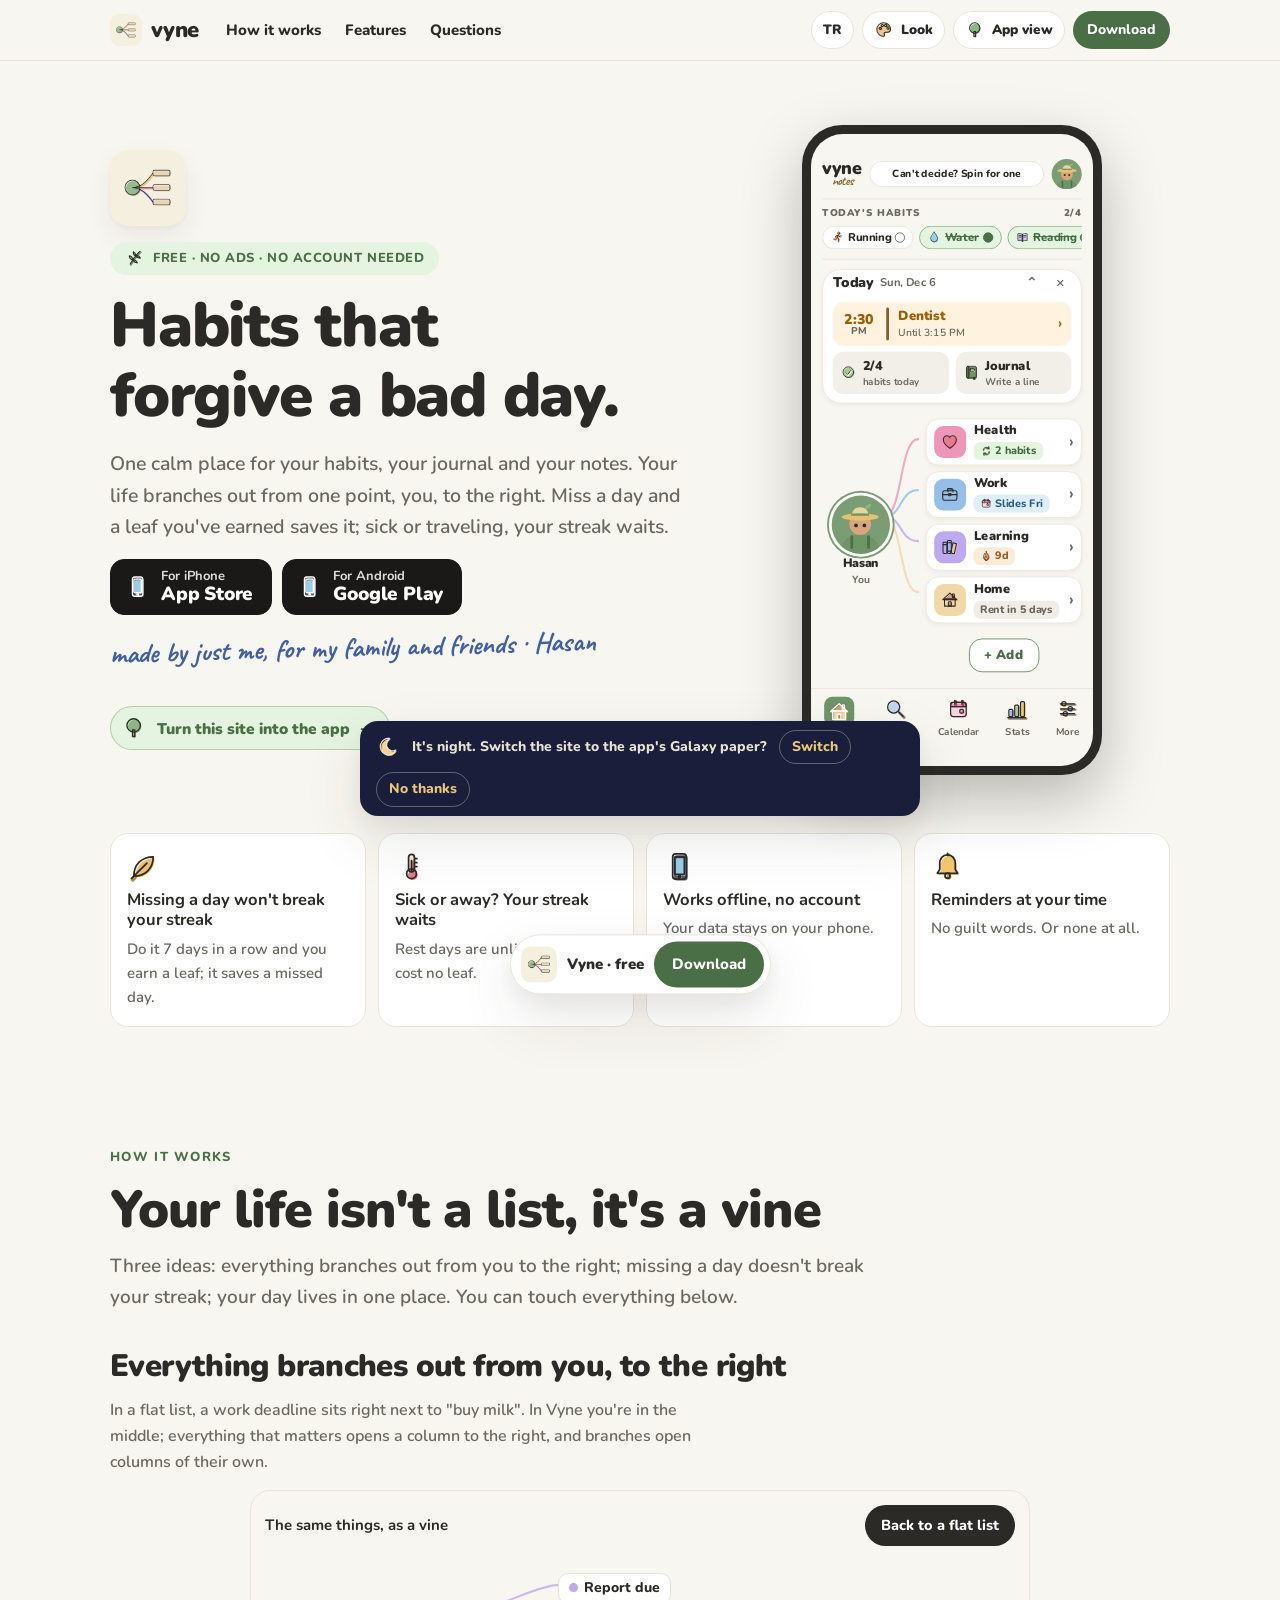
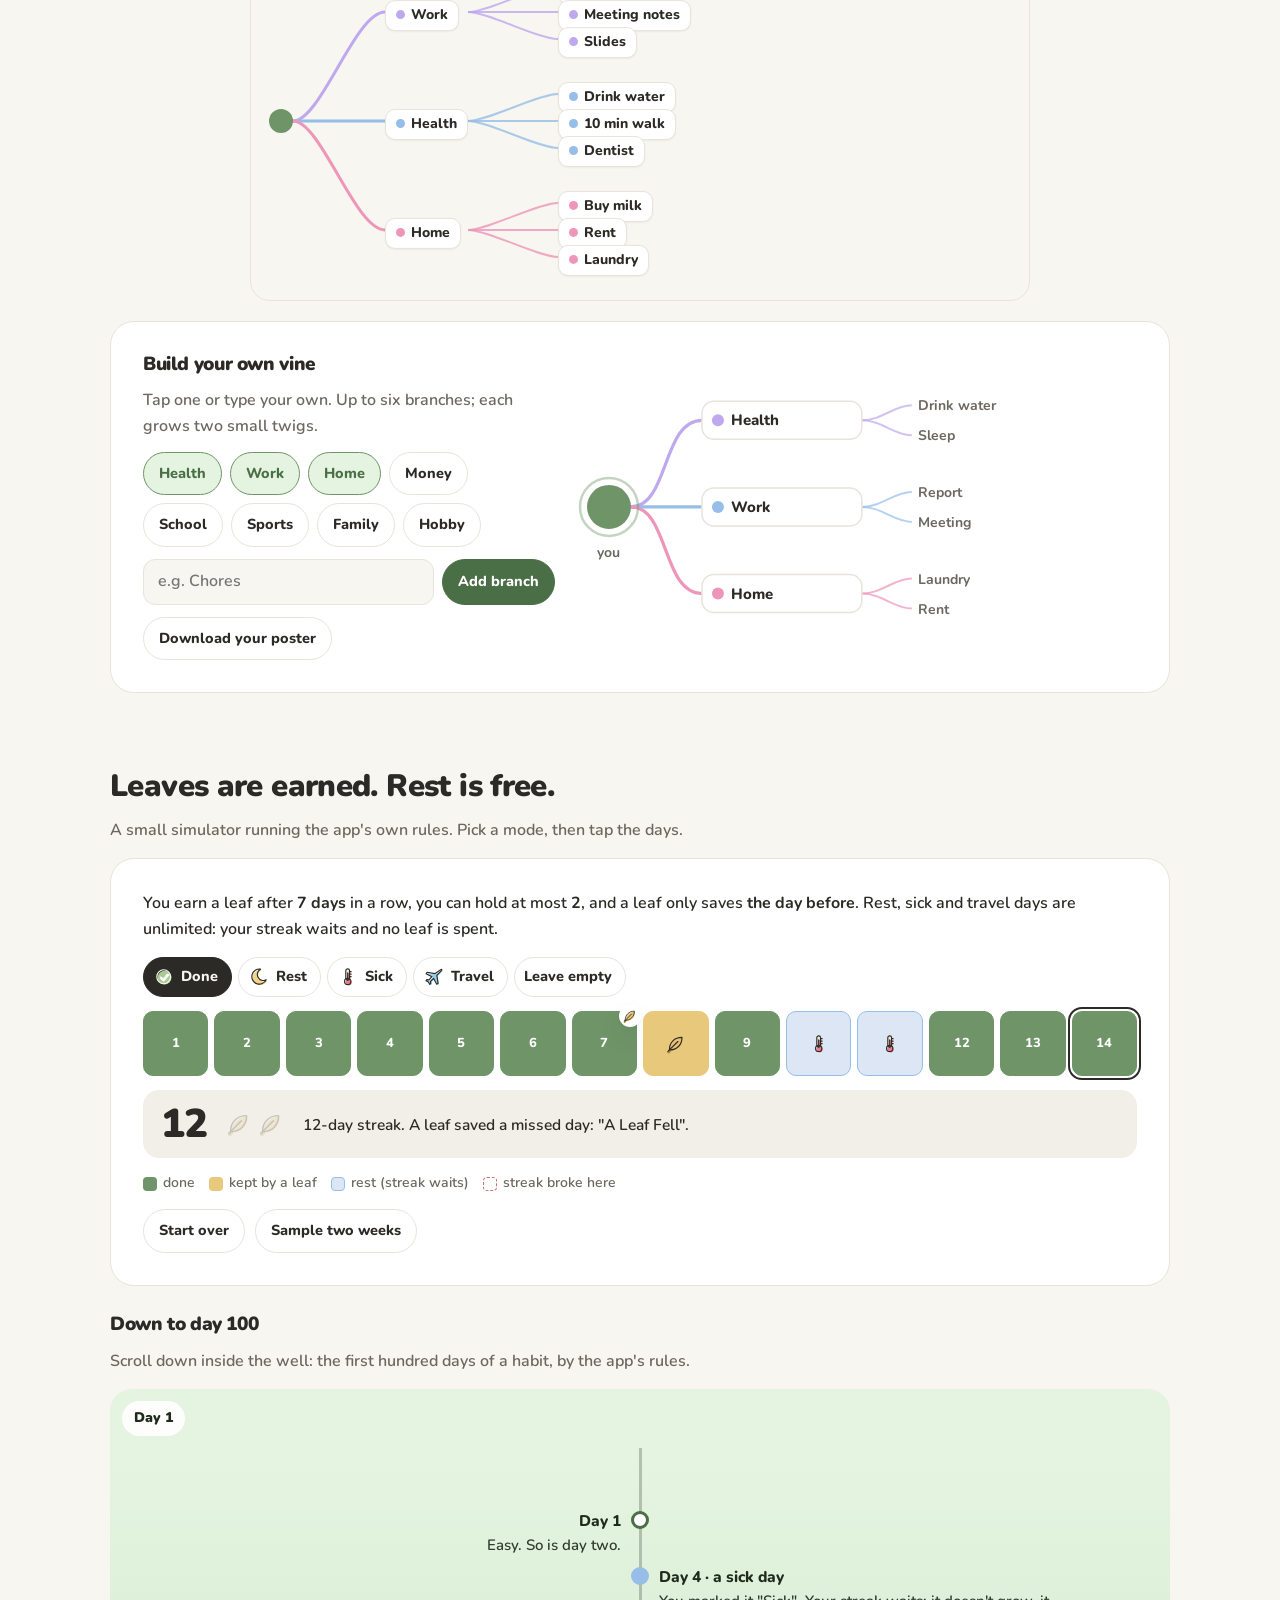
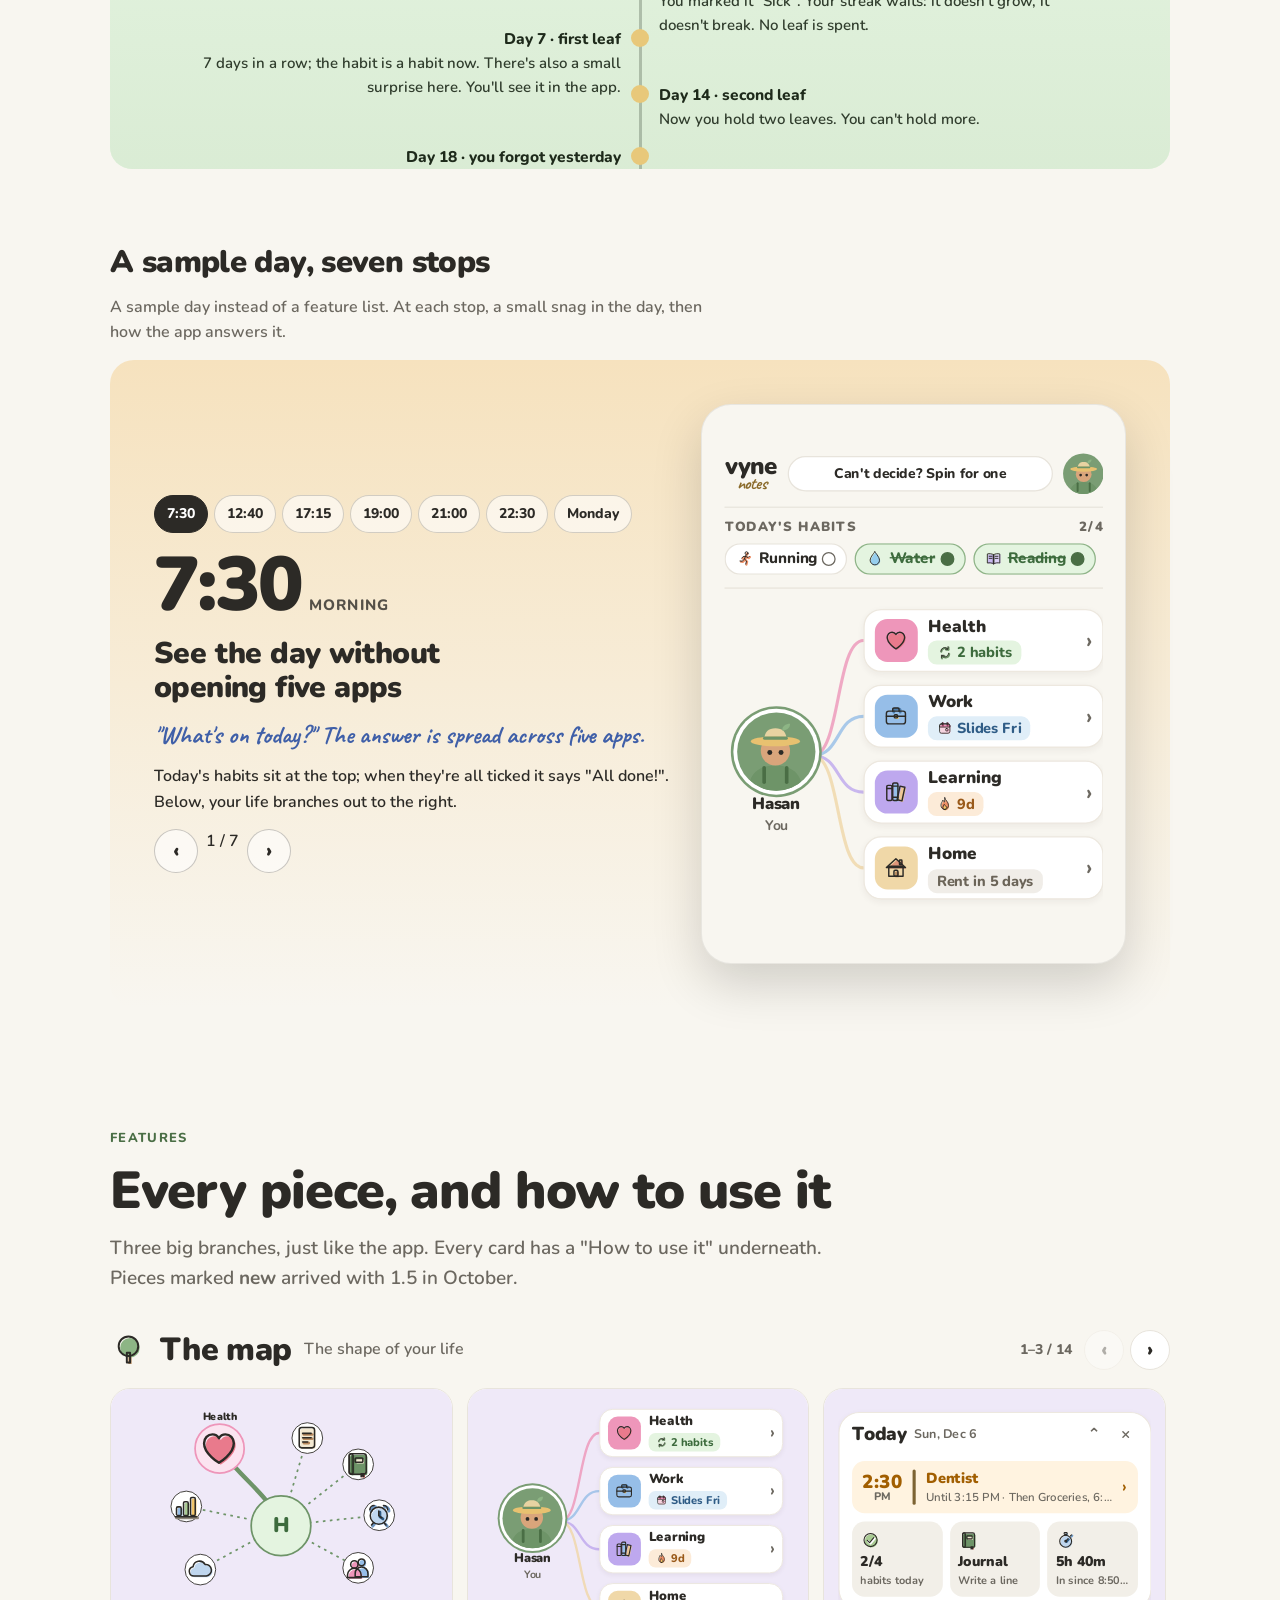
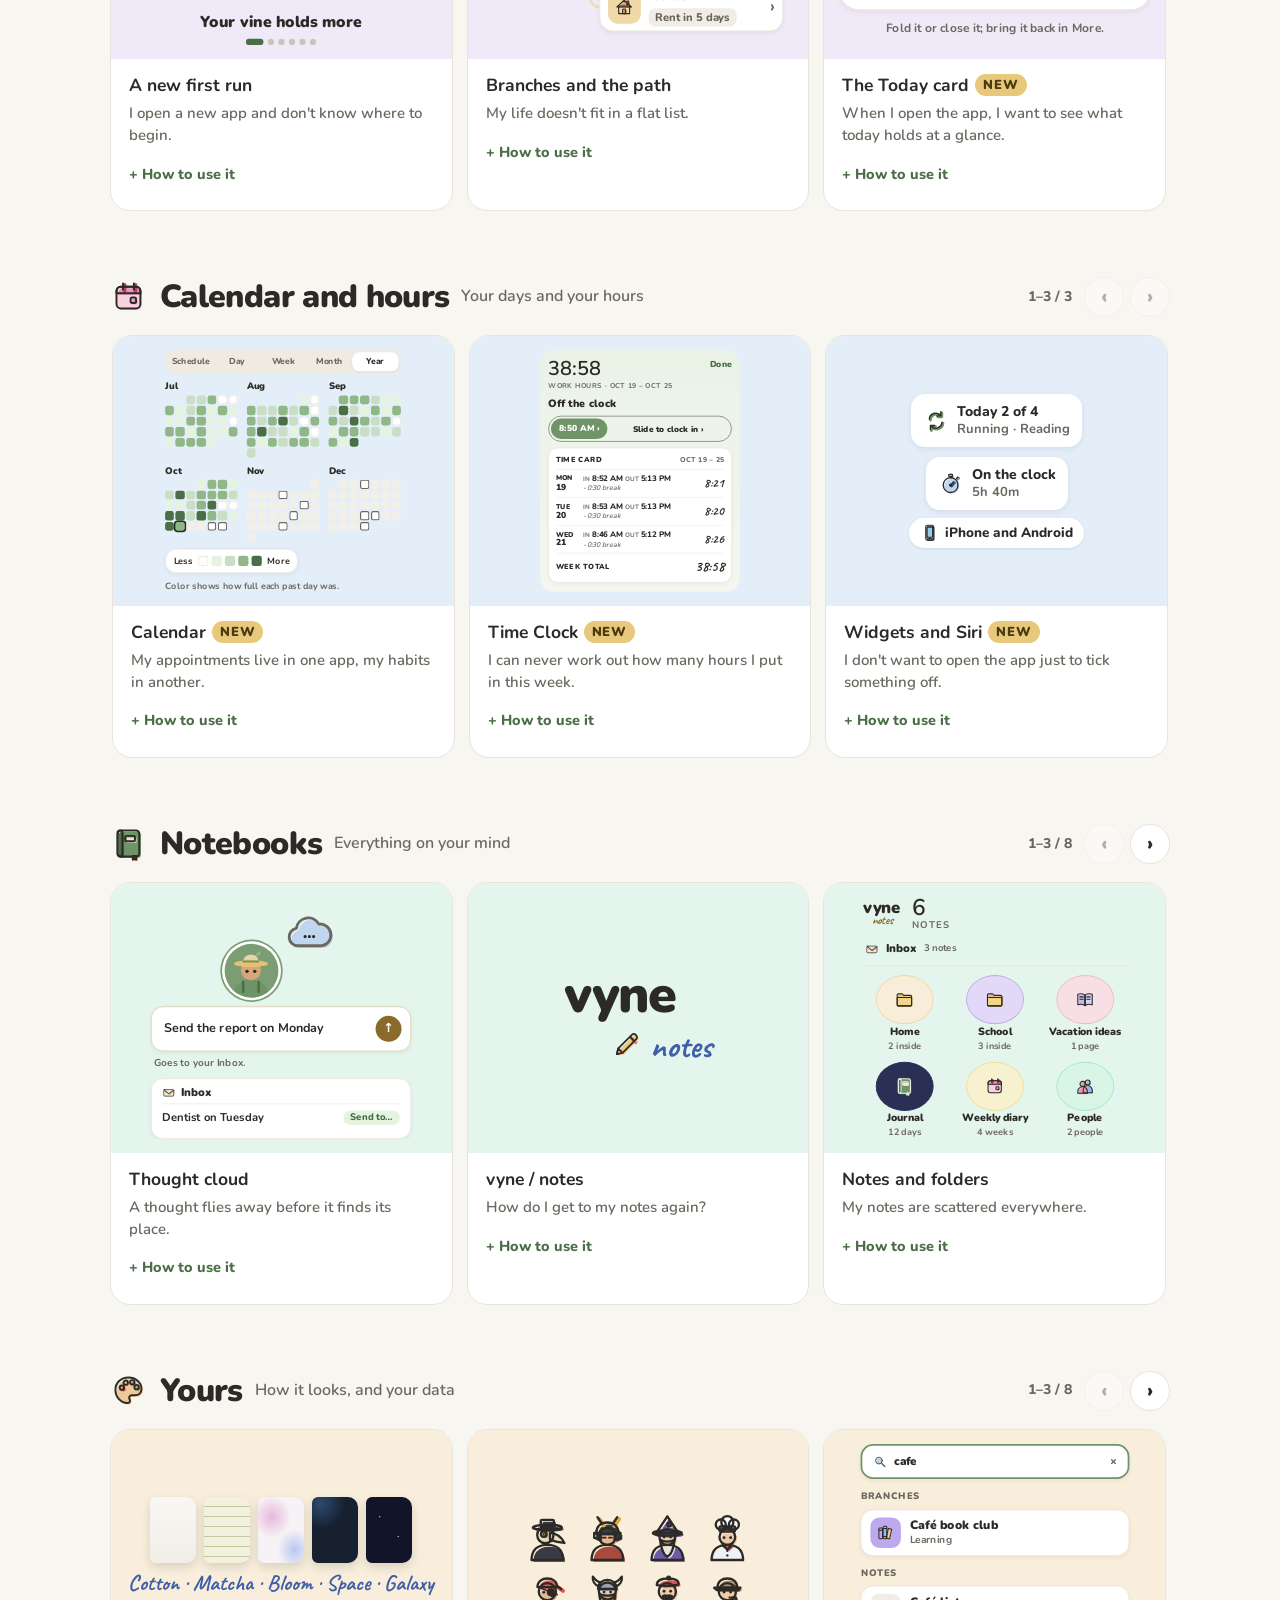
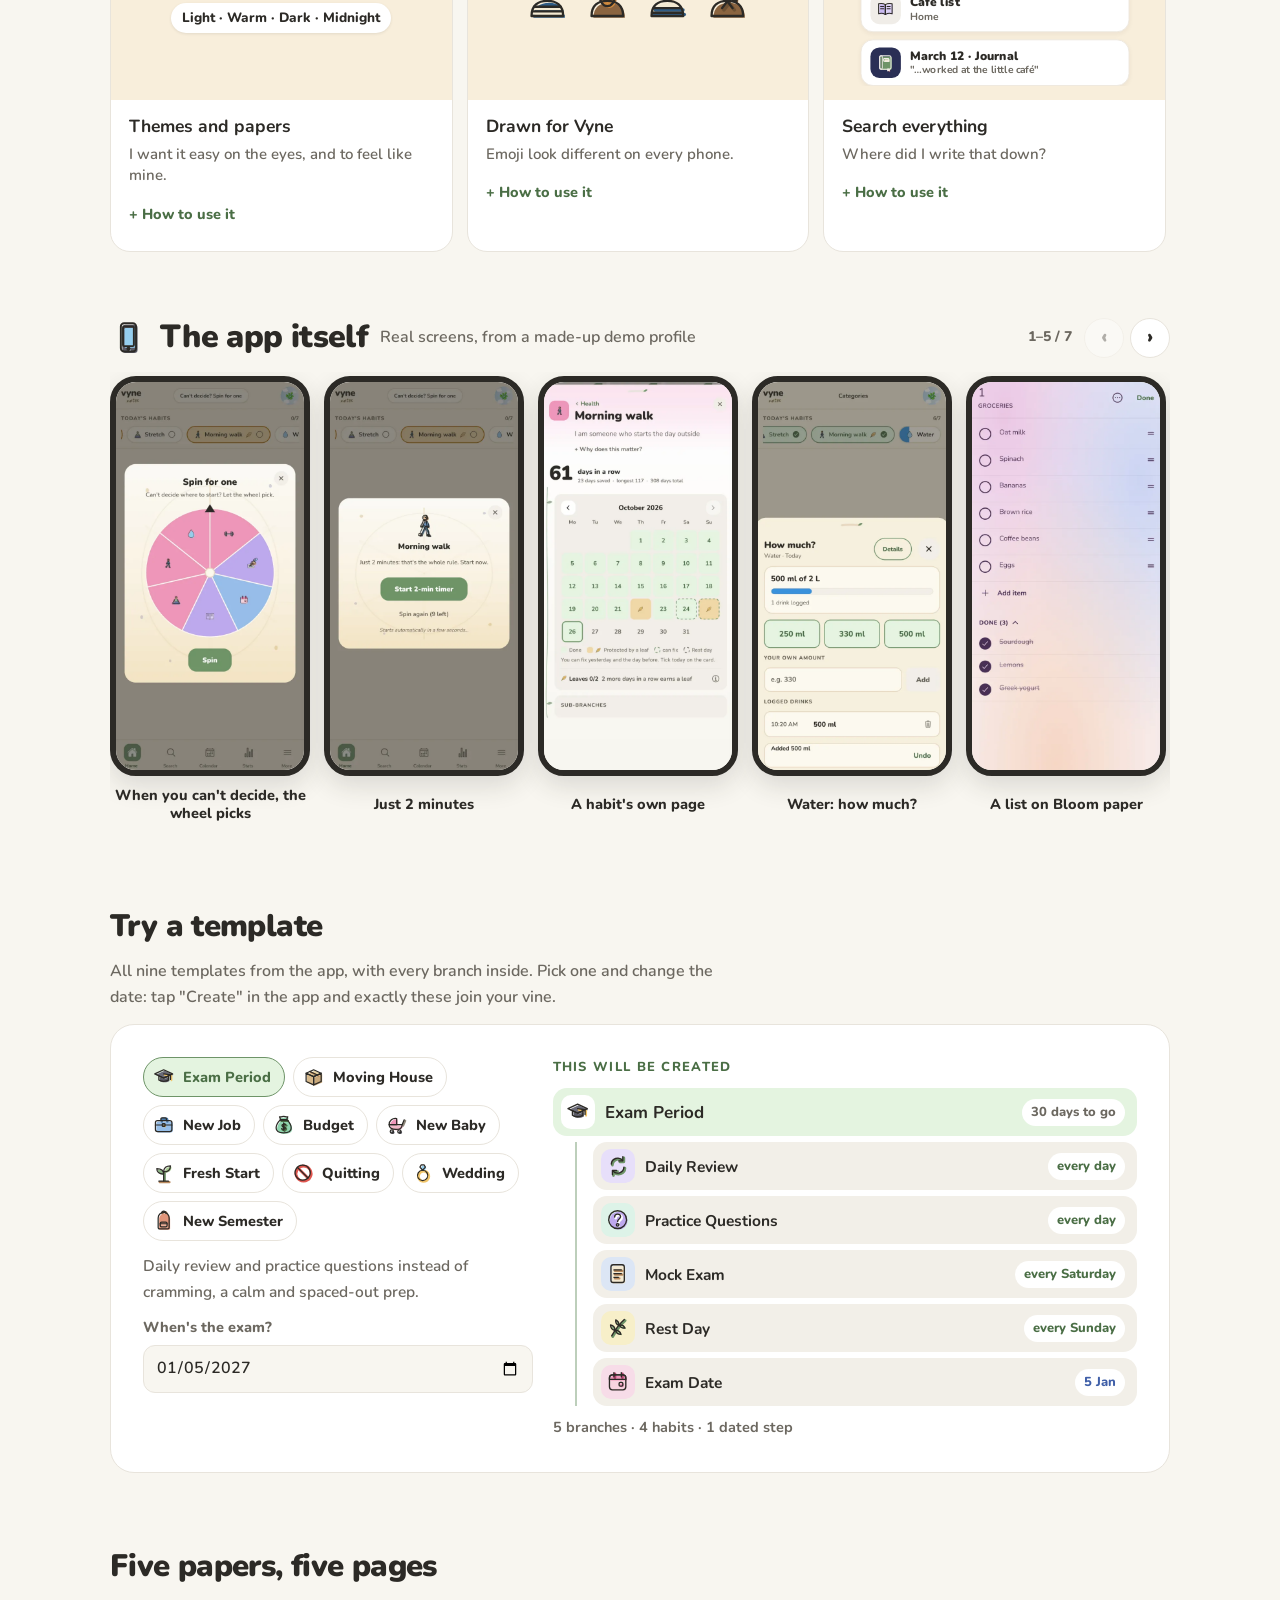
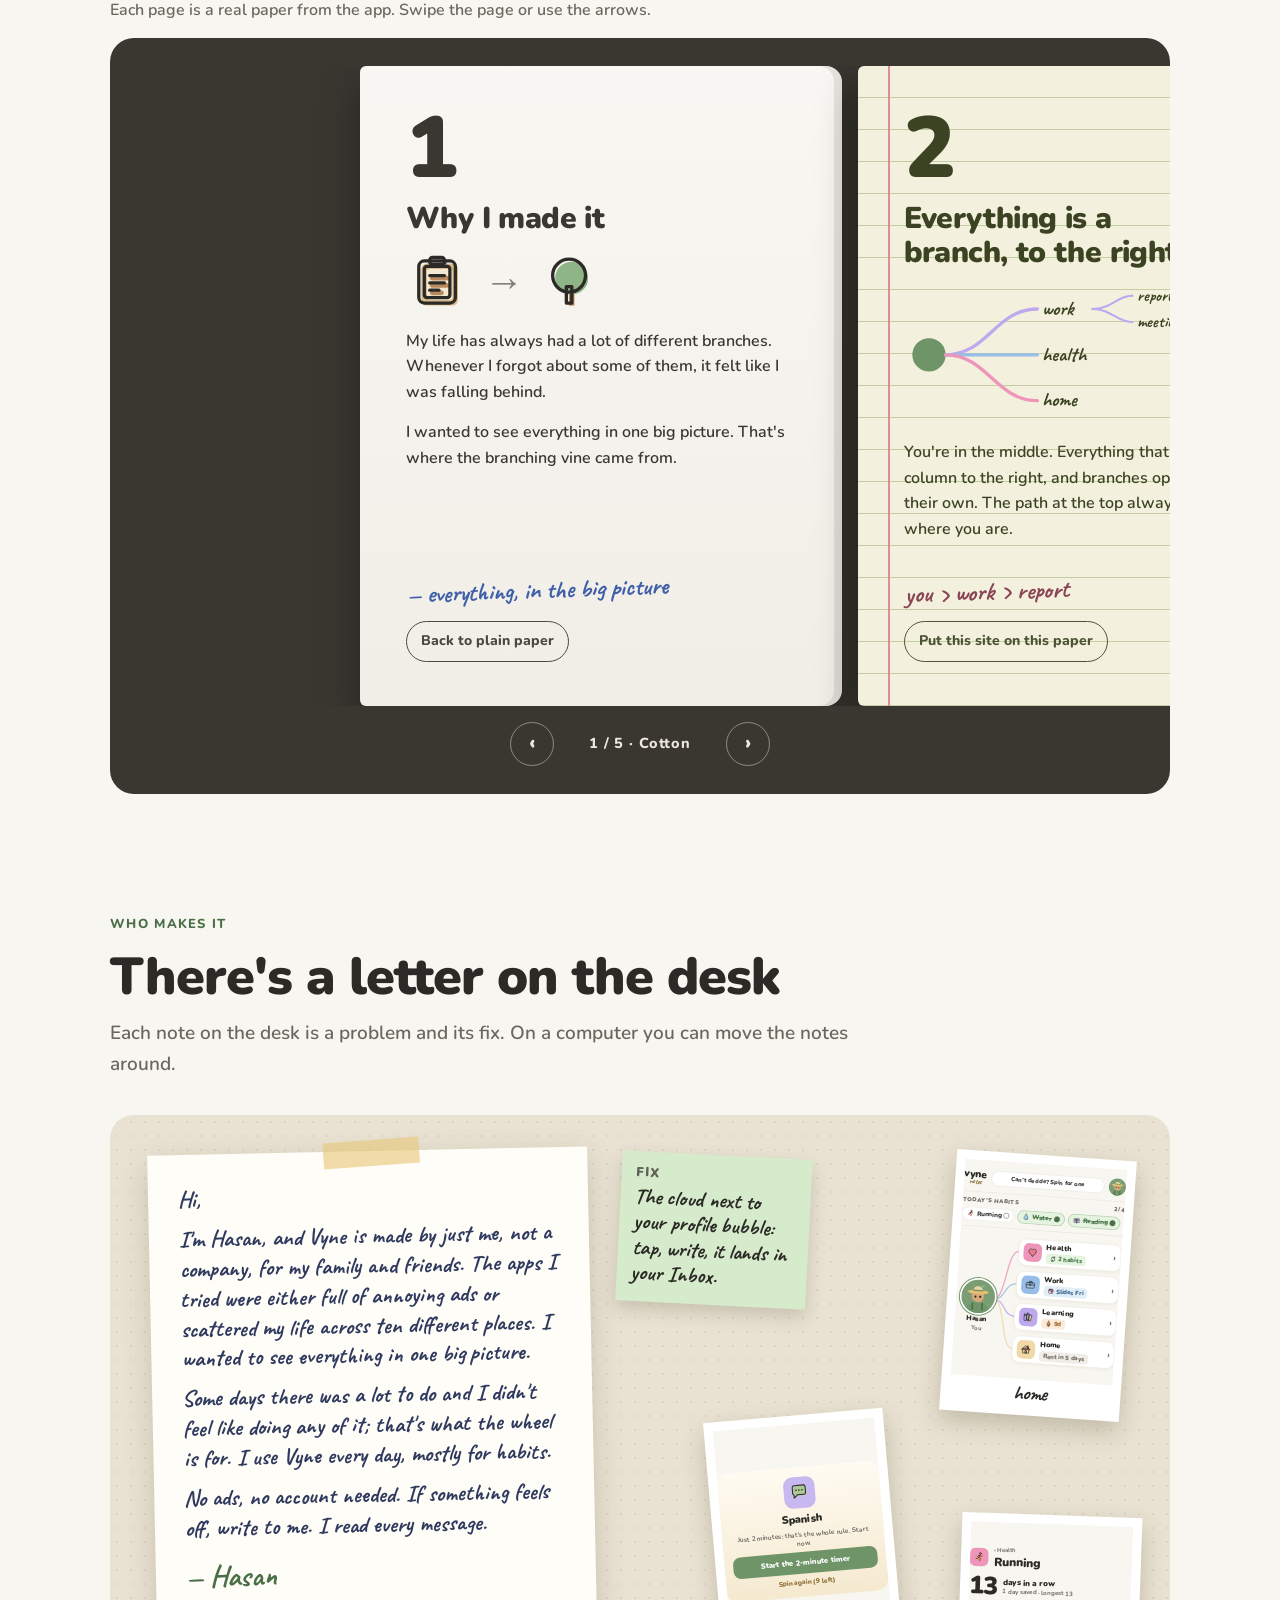
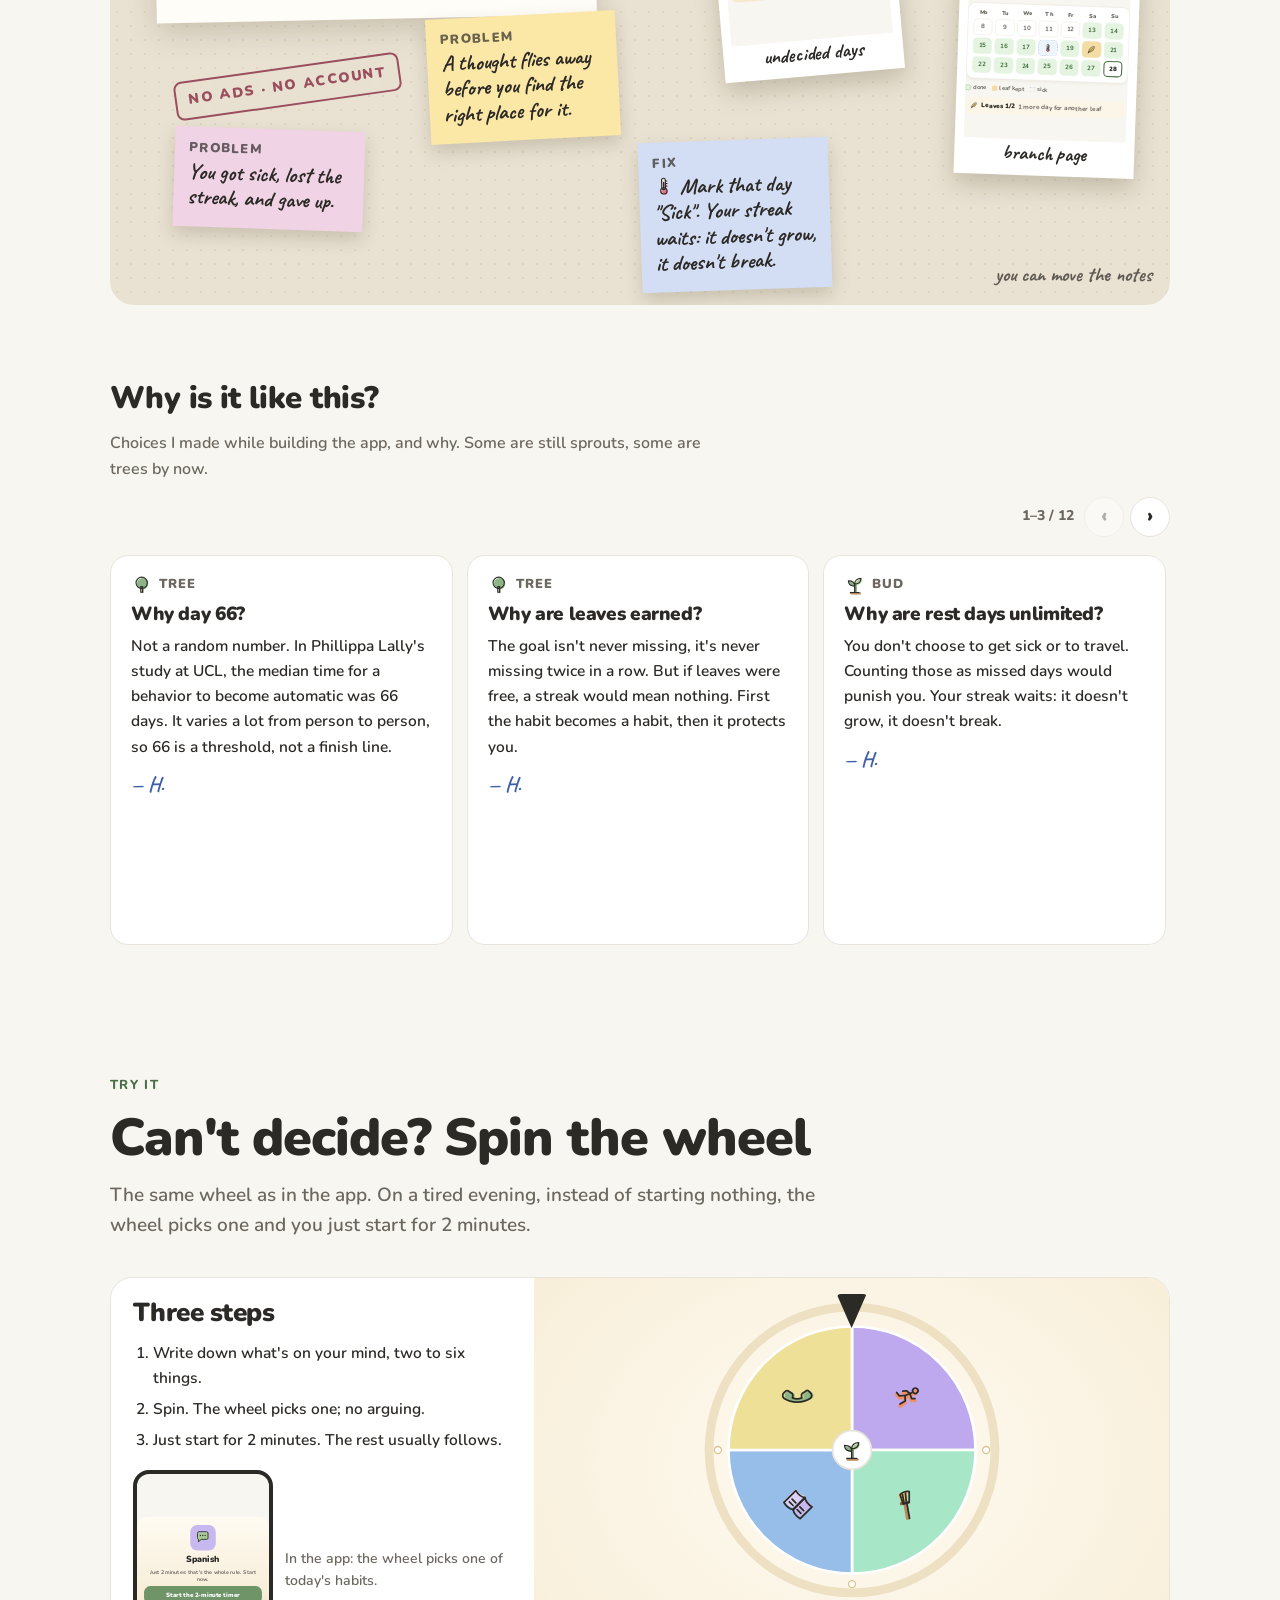
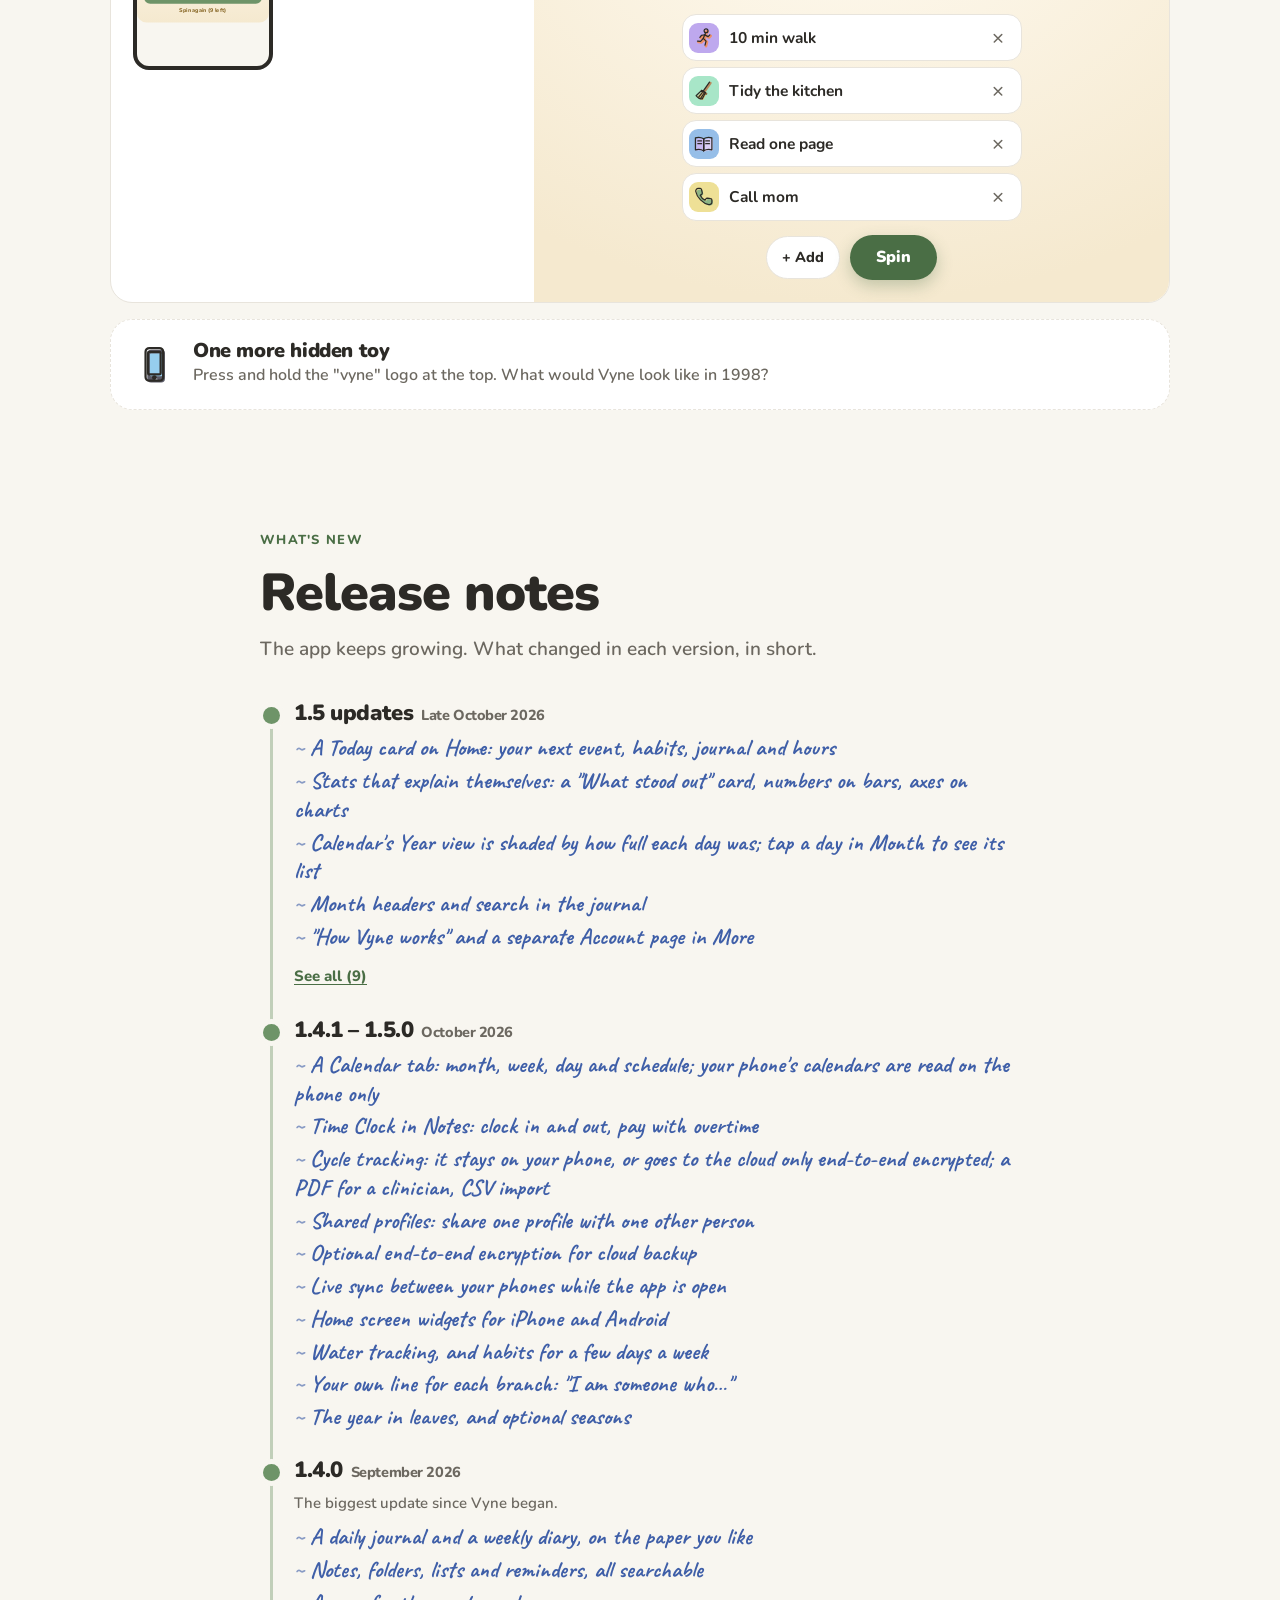
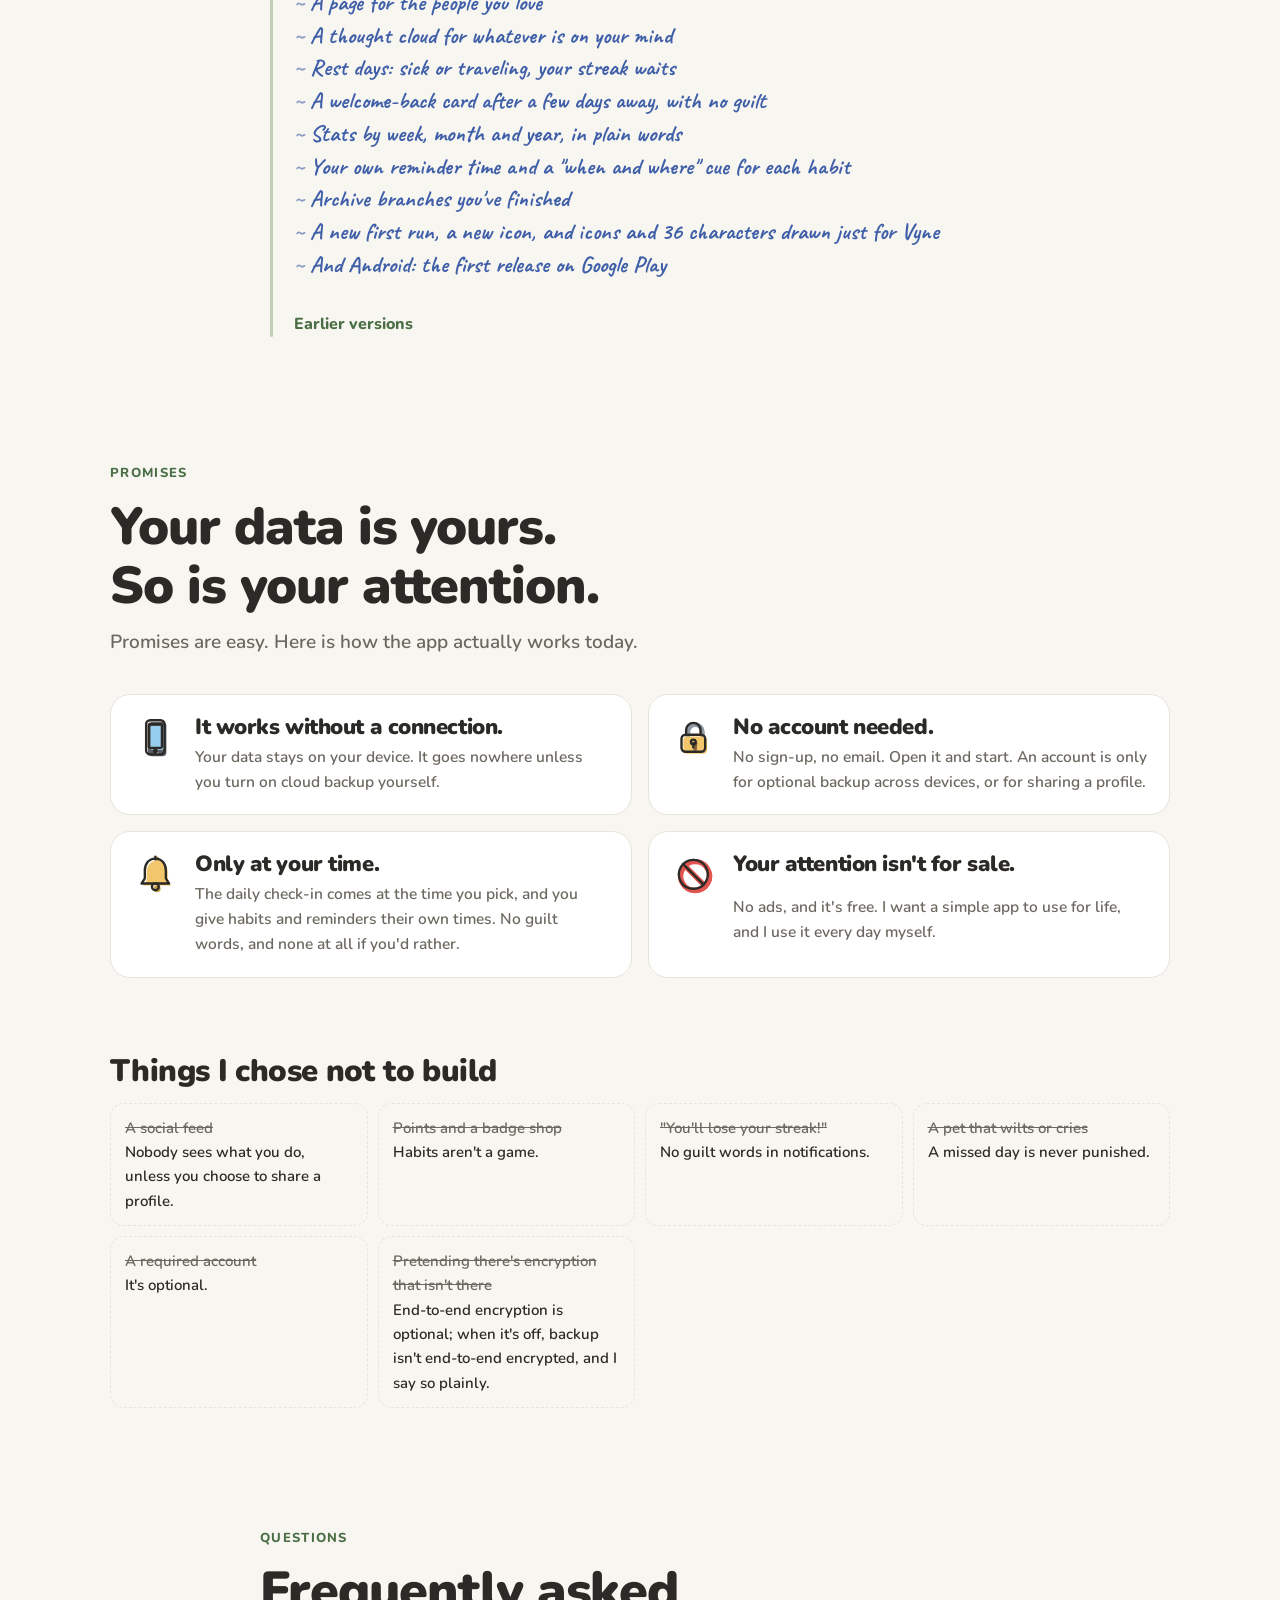
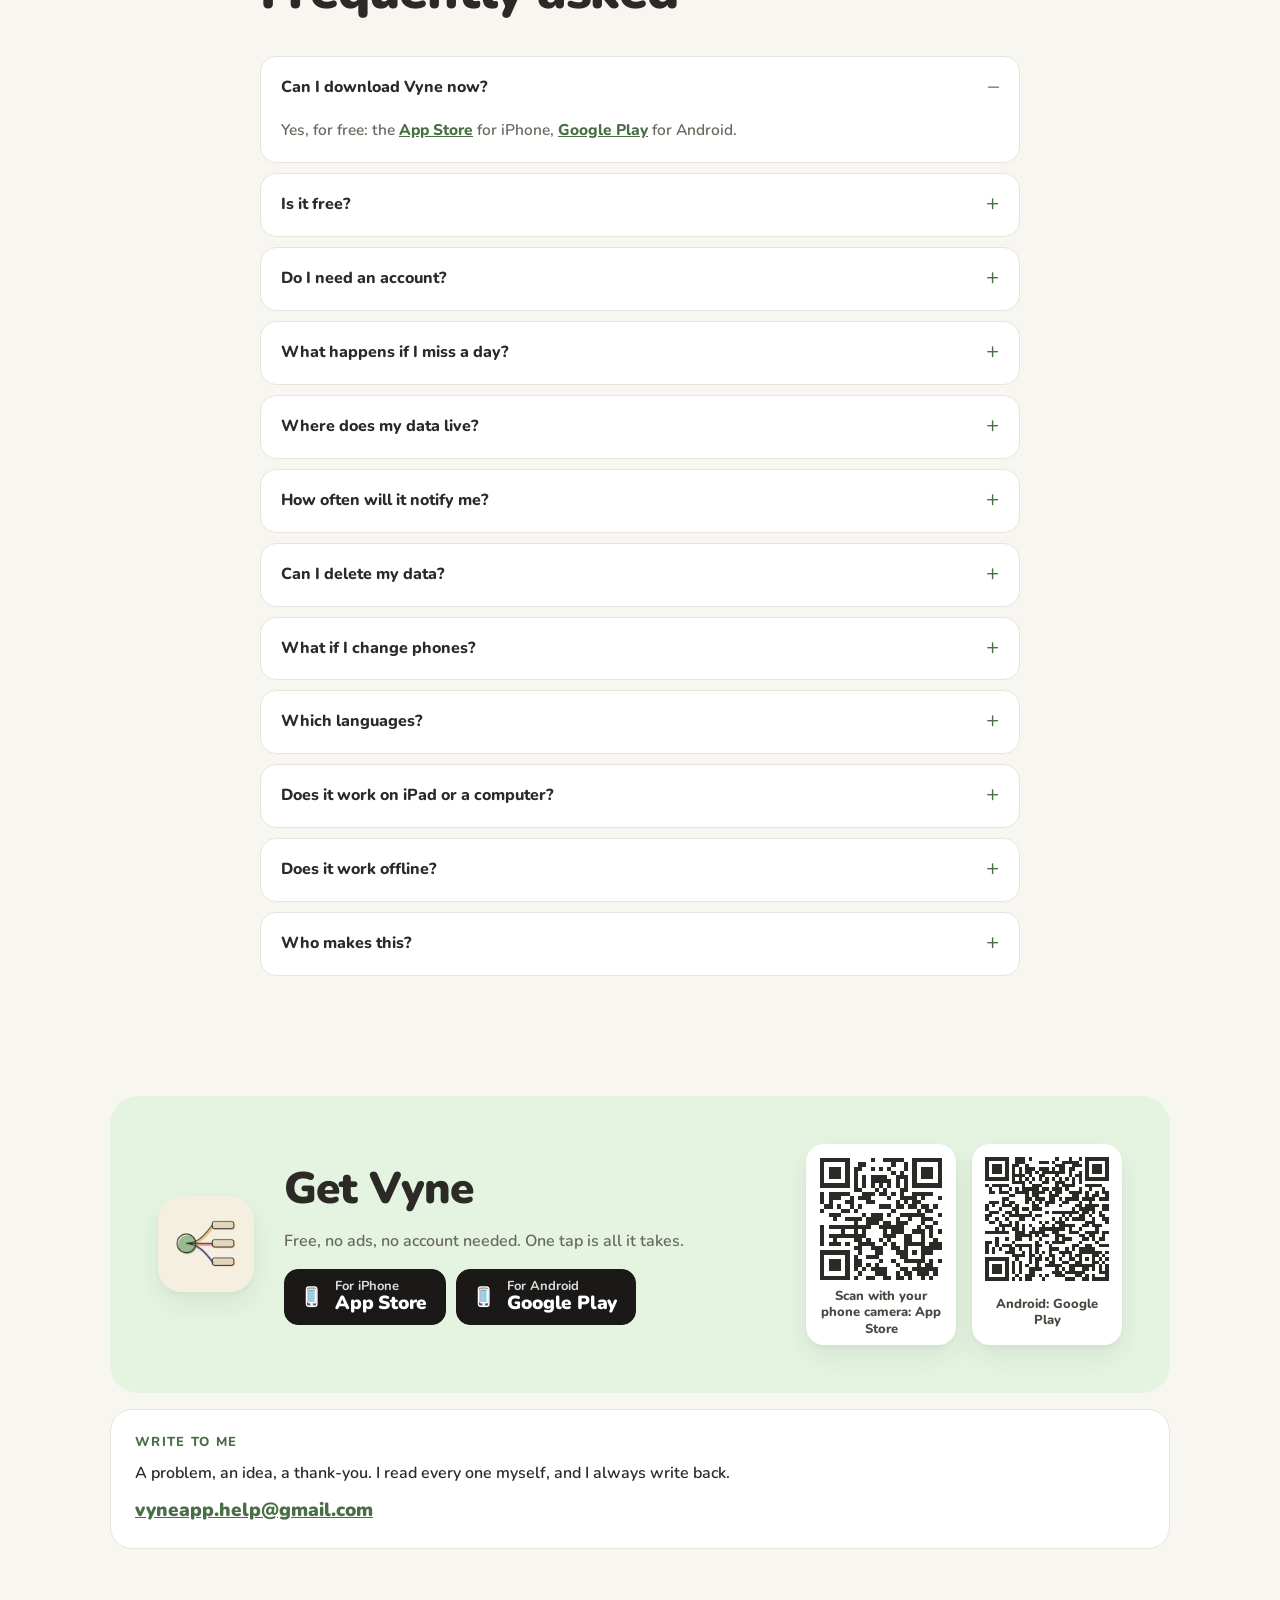
==== commit 0972d197: "Site: 1.5 features drawn in, real-screen strip, same design - New drawn cards: Today card, water, ye" ====
--- a/index.html
+++ b/index.html
@@ -790,6 +790,79 @@
 .mk-welcome .t{font-size:18px}
 .mk-welcome .dots{display:flex; gap:5px} .mk-welcome .dots i{width:7px; height:7px; border-radius:4px; background:#C9C4B8} .mk-welcome .dots i.on{width:20px; background:#4A6E45}
 
+/* 1.5 çizimleri: Bugün kartı, takvim yılı, mesai saati, yaprak yaprak yıl, su, ortak profil */
+.mk-ins{display:flex; gap:9px; align-items:flex-start; padding:10px 12px; background:#FBF6E8; border-color:#F0E2BC; font-size:12.5px} .mk-ins svg.g{font-size:22px; flex:none} .mk-ins b{display:block; font-size:14px; margin-bottom:2px}
+.mk-tdy{display:grid; gap:10px}
+.mk-tc{padding:4px 12px 12px; display:grid; gap:8px; border-radius:20px}
+.mk-tc .h{display:flex; align-items:center; gap:6px; min-height:34px} .mk-tc .h b{font-size:18px} .mk-tc .h span{flex:1; font-size:12px; color:#6C6860; font-weight:700; white-space:nowrap}
+.mk-tc .h i{font-style:normal; width:24px; text-align:center; color:#6C6860; font-size:15px}
+.mk-tc .ev{display:flex; align-items:center; gap:10px; background:#FFF3E0; color:#A15E00; border-radius:12px; padding:8px 10px}
+.mk-tc .tm{display:grid; justify-items:center; min-width:38px; line-height:1} .mk-tc .tm b{font-size:18px; font-weight:900} .mk-tc .tm small{font-size:10.5px; font-weight:800}
+.mk-tc .bar{width:3px; align-self:stretch; border-radius:2px; background:#7C6333}
+.mk-tc .tx{flex:1; min-width:0; display:grid; gap:2px} .mk-tc .tx b{font-size:14px} .mk-tc .tx small{font-size:11px; font-weight:600; white-space:nowrap; overflow:hidden; text-overflow:ellipsis}
+.mk-tc .ev em{font-style:normal; font-size:16px}
+.mk-tc .tiles{display:flex; gap:7px} .mk-tc .tiles span{flex:1 1 0; min-width:0; display:grid; justify-items:start; gap:2px; background:#F2EFE8; border-radius:12px; padding:8px}
+.mk-tc .tiles svg.g{font-size:20px} .mk-tc .tiles b{font-size:13.5px; white-space:nowrap} .mk-tc .tiles small{font-size:10.5px; color:#6C6860; white-space:nowrap; overflow:hidden; text-overflow:ellipsis; max-width:100%}
+.mk-tc.mini{padding:0 10px 9px; gap:6px; margin-bottom:4px} .mk-tc.mini .h{min-height:28px} .mk-tc.mini .h b{font-size:15px}
+.mk-tc.mini .ev{padding:6px 9px} .mk-tc.mini .tm b{font-size:15px} .mk-tc.mini .tiles span{padding:6px 8px; grid-template-columns:auto 1fr; column-gap:6px; align-items:center} .mk-tc.mini .tiles svg.g{grid-row:span 2; font-size:18px}
+.mk-full .mk-vine{height:226px} .mk-full .mk-bcs{gap:6px}
+.mk-hint{font-size:11.5px; color:#6C6860; text-align:center}
+
+.mk-cy{display:grid; gap:9px}
+.mk-seg.sm span{font-size:11px; padding:5px 2px}
+.mk-cy .ms{display:grid; grid-template-columns:repeat(3,1fr); gap:10px 12px}
+.mk-cy .mo b{display:block; font-size:12px; margin-bottom:3px}
+.mk-cy .dd{display:grid; grid-template-columns:repeat(7,1fr); gap:2px}
+.mk-cy i{display:block; aspect-ratio:1; border-radius:3px}
+.mk-cy i.h0{background:#fff; box-shadow:inset 0 0 0 1px #E8E4DC} .mk-cy i.h1{background:#E4F4E0} .mk-cy i.h2{background:#C9DEC4} .mk-cy i.h3{background:#8FB788} .mk-cy i.h4{background:#4A6E45}
+.mk-cy i.f{background:#F2EFE8} .mk-cy i.p{background:#fff; box-shadow:inset 0 0 0 1.5px #6C6860} .mk-cy i.t{box-shadow:0 0 0 2px #2C2A26}
+.mk-cy .lg{display:flex; align-items:center; gap:4px; padding:7px 10px; font-size:11.5px; font-weight:700; justify-self:start} .mk-cy .lg i{width:13px} .mk-cy .lg span:first-child{margin-right:3px} .mk-cy .lg span:last-child{margin-left:3px}
+.mk-cy .nt{font-size:11.5px; color:#6C6860}
+
+.mk-clk{display:grid; gap:9px; background:linear-gradient(180deg,#EAF2E6,#F4F7F0); border-radius:22px; padding:14px 12px}
+.mk-clk .hd{display:flex; align-items:flex-start} .mk-clk .hd span{flex:1; display:grid} .mk-clk .hd b{font-size:30px; font-weight:600; line-height:1} .mk-clk .hd small{font-size:10.5px; letter-spacing:.06em; margin-top:3px} .mk-clk .hd em{font-style:normal; font-weight:900; color:#4A6E45; font-size:13px}
+.mk-clk .st{font-size:16px}
+.mk-clk .sl{display:flex; align-items:center; border:1.5px solid #6C6860; border-radius:999px; padding:3px} .mk-clk .sl span{background:#6E9468; color:#fff; font-weight:900; font-size:13px; border-radius:999px; padding:7px 12px; white-space:nowrap} .mk-clk .sl b{flex:1; text-align:center; font-size:12.5px}
+.mk-clk .tc{padding:6px 10px 2px; display:grid}
+.mk-clk .th{display:flex; justify-content:space-between; padding:4px 0 6px; border-bottom:1px solid #F0EDE8} .mk-clk .th b{font-size:11px; letter-spacing:.08em} .mk-clk .th small{font-size:10.5px; font-weight:800; letter-spacing:.06em}
+.mk-clk .r{display:flex; align-items:center; gap:8px; padding:6px 0; font-size:12px; font-weight:800} .mk-clk .r + .r{border-top:1px solid #F0EDE8}
+.mk-clk .r > b{display:grid; width:34px; font-size:10.5px; line-height:1.1} .mk-clk .r > b i{font-style:normal; font-size:13px}
+.mk-clk .r span{flex:1; white-space:nowrap} .mk-clk .r small{font-size:9.5px; color:#6C6860} .mk-clk .r em{display:block; font-style:italic; font-weight:600; font-size:10.5px; color:#6C6860}
+.mk-clk .r u{text-decoration:none; font-family:var(--hand); font-size:19px; font-weight:700}
+.mk-clk .r.tot > b{width:auto; flex:1; font-size:11px; letter-spacing:.08em} .mk-clk .r.tot u{font-size:22px}
+
+.mk-yl{display:grid; gap:6px}
+.mk-yl .hd{display:grid} .mk-yl .hd small{font-size:12px; font-weight:800; color:#4A6E45} .mk-yl .hd b{font-size:24px; line-height:1.1} .mk-yl .hd span{font-size:12px; color:#6C6860}
+.mk-yl .vn{position:relative; height:230px} .mk-yl .vn svg{position:absolute; left:24px; right:0; top:0; width:calc(100% - 24px); height:100%}
+.mk-yl .vn span{position:absolute; left:4px; font-size:11px; font-weight:800; color:#6C6860}
+.mk-yl .gr{padding:10px 12px; display:grid; gap:6px} .mk-yl .gr small{font-size:10.5px; letter-spacing:.1em; font-weight:900; color:#6C6860}
+.mk-yl .gr div{display:flex; justify-content:space-between; text-align:center} .mk-yl .gr span{display:grid; font-size:10.5px; color:#6C6860} .mk-yl .gr span b{font-size:20px; color:#4A6E45}
+
+.mk-wtr{display:grid; gap:10px; background:#FBF8F1; border-radius:22px; padding:14px 12px}
+.mk-wtr .hd{display:flex; align-items:center} .mk-wtr .hd span{flex:1; display:grid} .mk-wtr .hd b{font-size:19px} .mk-wtr .hd small{font-size:12px; color:#6C6860}
+.mk-wtr .hd em{font-style:normal; font-weight:900; font-size:12.5px; color:#4A6E45; border:1.5px solid #6E9468; border-radius:999px; padding:6px 12px}
+.mk-wtr .pr{padding:10px 12px; display:grid; gap:6px} .mk-wtr .pr b{font-size:16px} .mk-wtr .pr small{font-size:11.5px; color:#6C6860}
+.mk-wtr .bar{height:8px; border-radius:6px; background:#E8E4DC; overflow:hidden} .mk-wtr .bar i{display:block; height:100%; background:#1A66A8; border-radius:6px}
+.mk-wtr .pt{display:flex; gap:7px} .mk-wtr .pt span{flex:1; text-align:center; border:1.5px solid #8FB488; background:#EEF7EB; color:#3D6B3D; font-weight:900; font-size:14px; border-radius:12px; padding:12px 0}
+.mk-wtr .tst{display:flex; justify-content:space-between; align-items:center; background:#fff; border:1px solid #E8E4DC; border-radius:12px; padding:10px 12px; font-size:12.5px} .mk-wtr .tst b{color:#4A6E45}
+
+.mk-shr{display:grid; gap:8px}
+.mk-shr .hd{display:flex; align-items:center; gap:12px} .mk-shr .hd .mk-bub{width:46px; height:46px; font-size:38px} .mk-shr .hd span:last-child{display:grid} .mk-shr .hd b{font-size:19px} .mk-shr .hd small{font-size:12px; color:#6C6860}
+.mk-shr .lbl{font-size:10.5px; letter-spacing:.1em; font-weight:900; margin-top:2px}
+.mk-shr .mm{display:grid; padding:2px 10px} .mk-shr .mm span{display:flex; align-items:center; gap:10px; padding:7px 0} .mk-shr .mm span + span{border-top:1px solid #F0EDE8}
+.mk-shr .mm i{width:32px; height:32px; border-radius:50%; background:color-mix(in srgb,var(--cb) 40%,#fff); border:1.5px solid var(--cb); display:grid; place-items:center; flex:none; overflow:hidden; font-size:28px}
+.mk-shr .mm b,.mk-shr .dn b{display:grid; font-size:13.5px; flex:1} .mk-shr small{font-size:11.5px}
+.mk-shr .dn{display:flex; align-items:center; gap:10px; padding:8px 10px} .mk-shr .dn > i{font-style:normal; width:24px; height:24px; border-radius:50%; background:#4A6E45; color:#fff; display:grid; place-items:center; font-size:13px; font-weight:900}
+.mk-shr .nt{color:#6C6860}
+
+/* "Uygulamanın kendisi": gerçek ekranlar (shots/*.webp, scripts/make-shots.mjs) */
+.feats.shots{grid-auto-columns:calc((100% - 56px) / 5)}
+.shotc{margin:0; display:grid; gap:10px; justify-items:center; scroll-snap-align:start; text-align:center}
+.shotc img{width:100%; height:auto; aspect-ratio:1/2; object-fit:cover; border-radius:26px; border:6px solid #2C2A26; background:#F8F6F0; box-shadow:0 10px 26px rgba(44,42,38,.14); box-sizing:border-box}
+.shotc figcaption{font-size:14.5px; font-weight:800; line-height:1.3; color:var(--ink)}
+@media (max-width:980px){ .feats.shots{grid-auto-columns:calc((100% - 28px) / 3)} }
+@media (max-width:620px){ .feats.shots{grid-auto-columns:44%} }
+
 /* Çizimlerin yerleştiği kutular */
 .scene.mockscene{padding:0; background:var(--sc,#F2EFE8)}
 .scene .mock{position:absolute; inset:14px}
@@ -970,7 +1043,7 @@
       <a class="ah-bc" href="#ozellikler" style="--cb:#EE96BA"><span class="ah-ic"><svg class="g" viewBox="-1 -1 35 35" aria-hidden="true" focusable="false"><g class="gf" transform="translate(1.4 1.4)"><path d="M14 4 C14.8 10 16 11.2 22 12 C16 12.8 14.8 14 14 20 C13.2 14 12 12.8 6 12 C12 11.2 13.2 10 14 4 Z" fill="#F2C66B"/><path d="M23 17 C23.4 20 24 20.6 27 21 C24 21.4 23.4 22 23 25 C22.6 22 22 21.4 19 21 C22 20.6 22.6 20 23 17 Z" fill="#F6D98A"/><circle cx="8" cy="24" r="1.6" fill="#F6D98A"/></g><path d="M14 4 C14.8 10 16 11.2 22 12 C16 12.8 14.8 14 14 20 C13.2 14 12 12.8 6 12 C12 11.2 13.2 10 14 4 Z" fill="none" stroke="currentColor" stroke-width="1.8" stroke-linejoin="round" stroke-linecap="round"/><path d="M23 17 C23.4 20 24 20.6 27 21 C24 21.4 23.4 22 23 25 C22.6 22 22 21.4 19 21 C22 20.6 22.6 20 23 17 Z" fill="none" stroke="currentColor" stroke-width="1.8" stroke-linejoin="round" stroke-linecap="round"/><circle cx="8" cy="24" r="1.6" fill="none" stroke="currentColor" stroke-width="1.8" stroke-linejoin="round" stroke-linecap="round"/></svg></span><span class="ah-bt"><b>Features</b><span class="ah-chip"><span data-count="#ozellikler .feat"></span> features</span></span><span class="ah-go">›</span></a>
       <a class="ah-bc" href="#hikaye" style="--cb:#F0D8A8"><span class="ah-ic"><svg class="g" viewBox="-1 -1 35 35" aria-hidden="true" focusable="false"><g class="gf" transform="translate(1.4 1.4)"><rect x="3" y="8" width="26" height="17" rx="3" fill="#F3E9D2"/><path d="M3.5 9 L16 18.5 L28.5 9" fill="none" stroke="#B98A5E" stroke-width="2.8" stroke-linejoin="round" stroke-linecap="round"/></g><rect x="3" y="8" width="26" height="17" rx="3" fill="none" stroke="currentColor" stroke-width="1.8" stroke-linejoin="round" stroke-linecap="round"/><path d="M3.5 9 L16 18.5 L28.5 9" fill="none" stroke="currentColor" stroke-width="1.8" stroke-linejoin="round" stroke-linecap="round"/></svg></span><span class="ah-bt"><b>The story</b><span class="ah-chip">a letter</span></span><span class="ah-go">›</span></a>
       <a class="ah-bc" href="#oyuncaklar" style="--cb:#BEA8EE"><span class="ah-ic"><svg class="g" viewBox="-1 -1 35 35" aria-hidden="true" focusable="false"><g class="gf" transform="translate(1.4 1.4)"><path d="M11 29 L16 15 L21 29" fill="none" stroke="#8F877A" stroke-width="3" stroke-linejoin="round" stroke-linecap="round"/><circle cx="16" cy="15" r="11" fill="#DCD0F6"/><path d="M16 4 V26" fill="none" stroke="#6B5BA8" stroke-width="2.4" stroke-linejoin="round" stroke-linecap="round"/><path d="M5 15 H27" fill="none" stroke="#6B5BA8" stroke-width="2.4" stroke-linejoin="round" stroke-linecap="round"/><path d="M8.2 7.2 L23.8 22.8" fill="none" stroke="#6B5BA8" stroke-width="2.4" stroke-linejoin="round" stroke-linecap="round"/><path d="M23.8 7.2 L8.2 22.8" fill="none" stroke="#6B5BA8" stroke-width="2.4" stroke-linejoin="round" stroke-linecap="round"/><circle cx="16" cy="15" r="3" fill="#6B5BA8"/><circle cx="16" cy="4" r="2.2" fill="#E97A8C"/><circle cx="27" cy="15" r="2.2" fill="#F2C66B"/><circle cx="16" cy="26" r="2.2" fill="#96BEE8"/><circle cx="5" cy="15" r="2.2" fill="#A9CB93"/></g><path d="M11 29 L16 15 L21 29" fill="none" stroke="currentColor" stroke-width="1.8" stroke-linejoin="round" stroke-linecap="round"/><circle cx="16" cy="15" r="11" fill="none" stroke="currentColor" stroke-width="1.8" stroke-linejoin="round" stroke-linecap="round"/><path d="M16 4 V26" fill="none" stroke="currentColor" stroke-width="1.8" stroke-linejoin="round" stroke-linecap="round"/><path d="M5 15 H27" fill="none" stroke="currentColor" stroke-width="1.8" stroke-linejoin="round" stroke-linecap="round"/><path d="M8.2 7.2 L23.8 22.8" fill="none" stroke="currentColor" stroke-width="1.8" stroke-linejoin="round" stroke-linecap="round"/><path d="M23.8 7.2 L8.2 22.8" fill="none" stroke="currentColor" stroke-width="1.8" stroke-linejoin="round" stroke-linecap="round"/><circle cx="16" cy="15" r="3" fill="none" stroke="currentColor" stroke-width="1.8" stroke-linejoin="round" stroke-linecap="round"/><circle cx="16" cy="4" r="2.2" fill="none" stroke="currentColor" stroke-width="1.8" stroke-linejoin="round" stroke-linecap="round"/><circle cx="27" cy="15" r="2.2" fill="none" stroke="currentColor" stroke-width="1.8" stroke-linejoin="round" stroke-linecap="round"/><circle cx="16" cy="26" r="2.2" fill="none" stroke="currentColor" stroke-width="1.8" stroke-linejoin="round" stroke-linecap="round"/><circle cx="5" cy="15" r="2.2" fill="none" stroke="currentColor" stroke-width="1.8" stroke-linejoin="round" stroke-linecap="round"/></svg></span><span class="ah-bt"><b>The wheel</b><span class="ah-chip">spin, start</span></span><span class="ah-go">›</span></a>
-      <a class="ah-bc" href="#yenilikler" style="--cb:#96BEE8"><span class="ah-ic"><svg class="g" viewBox="-1 -1 35 35" aria-hidden="true" focusable="false"><g class="gf" transform="translate(1.4 1.4)"><rect x="2" y="9" width="28" height="14" rx="3" fill="#6F98C4"/><path d="M6 19.5 V12.5 L10.5 19.5 V12.5" fill="none" stroke="#FFFFFF" stroke-width="2.5" stroke-linejoin="round" stroke-linecap="round"/><path d="M17 12.5 H13.5 V19.5 H17 M13.5 16 H16.5" fill="none" stroke="#FFFFFF" stroke-width="2.5" stroke-linejoin="round" stroke-linecap="round"/><path d="M19 12.5 L20.5 19.5 L22.3 14.5 L24 19.5 L25.8 12.5" fill="none" stroke="#FFFFFF" stroke-width="2.5" stroke-linejoin="round" stroke-linecap="round"/></g><rect x="2" y="9" width="28" height="14" rx="3" fill="none" stroke="currentColor" stroke-width="1.8" stroke-linejoin="round" stroke-linecap="round"/><path d="M6 19.5 V12.5 L10.5 19.5 V12.5" fill="none" stroke="currentColor" stroke-width="1.8" stroke-linejoin="round" stroke-linecap="round"/><path d="M17 12.5 H13.5 V19.5 H17 M13.5 16 H16.5" fill="none" stroke="currentColor" stroke-width="1.8" stroke-linejoin="round" stroke-linecap="round"/><path d="M19 12.5 L20.5 19.5 L22.3 14.5 L24 19.5 L25.8 12.5" fill="none" stroke="currentColor" stroke-width="1.8" stroke-linejoin="round" stroke-linecap="round"/></svg></span><span class="ah-bt"><b>What's new</b><span class="ah-chip">1.5.0 · <span data-count=".log > .ver:first-child li"></span> changes</span></span><span class="ah-go">›</span></a>
+      <a class="ah-bc" href="#yenilikler" style="--cb:#96BEE8"><span class="ah-ic"><svg class="g" viewBox="-1 -1 35 35" aria-hidden="true" focusable="false"><g class="gf" transform="translate(1.4 1.4)"><rect x="2" y="9" width="28" height="14" rx="3" fill="#6F98C4"/><path d="M6 19.5 V12.5 L10.5 19.5 V12.5" fill="none" stroke="#FFFFFF" stroke-width="2.5" stroke-linejoin="round" stroke-linecap="round"/><path d="M17 12.5 H13.5 V19.5 H17 M13.5 16 H16.5" fill="none" stroke="#FFFFFF" stroke-width="2.5" stroke-linejoin="round" stroke-linecap="round"/><path d="M19 12.5 L20.5 19.5 L22.3 14.5 L24 19.5 L25.8 12.5" fill="none" stroke="#FFFFFF" stroke-width="2.5" stroke-linejoin="round" stroke-linecap="round"/></g><rect x="2" y="9" width="28" height="14" rx="3" fill="none" stroke="currentColor" stroke-width="1.8" stroke-linejoin="round" stroke-linecap="round"/><path d="M6 19.5 V12.5 L10.5 19.5 V12.5" fill="none" stroke="currentColor" stroke-width="1.8" stroke-linejoin="round" stroke-linecap="round"/><path d="M17 12.5 H13.5 V19.5 H17 M13.5 16 H16.5" fill="none" stroke="currentColor" stroke-width="1.8" stroke-linejoin="round" stroke-linecap="round"/><path d="M19 12.5 L20.5 19.5 L22.3 14.5 L24 19.5 L25.8 12.5" fill="none" stroke="currentColor" stroke-width="1.8" stroke-linejoin="round" stroke-linecap="round"/></svg></span><span class="ah-bt"><b>What's new</b><span class="ah-chip">1.5 · <span data-count=".log > .ver:first-child li"></span> changes</span></span><span class="ah-go">›</span></a>
       <a class="ah-bc" href="#sozler" style="--cb:#EEE096"><span class="ah-ic"><svg class="g" viewBox="-1 -1 35 35" aria-hidden="true" focusable="false"><g class="gf" transform="translate(1.4 1.4)"><path d="M16 3 L27 7 V15 C27 22 22 27 16 29 C10 27 5 22 5 15 V7 Z" fill="#6F98C4"/><path d="M11 16 L14.5 19.5 L21 12.5" fill="none" stroke="#FFFFFF" stroke-width="3.4" stroke-linejoin="round" stroke-linecap="round"/></g><path d="M16 3 L27 7 V15 C27 22 22 27 16 29 C10 27 5 22 5 15 V7 Z" fill="none" stroke="currentColor" stroke-width="1.8" stroke-linejoin="round" stroke-linecap="round"/><path d="M11 16 L14.5 19.5 L21 12.5" fill="none" stroke="currentColor" stroke-width="1.8" stroke-linejoin="round" stroke-linecap="round"/></svg></span><span class="ah-bt"><b>Promises</b><span class="ah-chip"><span data-count="#sozler .vow"></span> promises</span></span><span class="ah-go">›</span></a>
       <a class="ah-bc" href="#sorular" style="--cb:#F2C4A6"><span class="ah-ic"><svg class="g" viewBox="-1 -1 35 35" aria-hidden="true" focusable="false"><g class="gf" transform="translate(1.4 1.4)"><circle cx="16" cy="16" r="12" fill="#BEA8EE"/><path d="M12 12.5 C12 9.8 14 8.5 16 8.5 C18.2 8.5 20 10 20 12.2 C20 15 16 15.5 16 18.5" fill="none" stroke="#FFFFFF" stroke-width="3.6" stroke-linejoin="round" stroke-linecap="round"/><circle cx="16" cy="23" r="1.7" fill="#FFFFFF"/></g><circle cx="16" cy="16" r="12" fill="none" stroke="currentColor" stroke-width="1.8" stroke-linejoin="round" stroke-linecap="round"/><path d="M12 12.5 C12 9.8 14 8.5 16 8.5 C18.2 8.5 20 10 20 12.2 C20 15 16 15.5 16 18.5" fill="none" stroke="currentColor" stroke-width="1.8" stroke-linejoin="round" stroke-linecap="round"/><circle cx="16" cy="23" r="1.7" fill="none" stroke="currentColor" stroke-width="1.8" stroke-linejoin="round" stroke-linecap="round"/></svg></span><span class="ah-bt"><b>Questions</b><span class="ah-chip"><span data-count="#sorular details"></span> questions</span></span><span class="ah-go">›</span></a>
       <a class="ah-bc" href="#indir" style="--cb:#6E9468"><span class="ah-ic"><svg class="g" viewBox="-1 -1 35 35" aria-hidden="true" focusable="false"><g class="gf" transform="translate(1.4 1.4)"><rect x="9" y="3" width="14" height="26" rx="3" fill="#5A5A66"/><rect x="11" y="6" width="10" height="18" rx="1" fill="#96CEEE"/><circle cx="16" cy="26.5" r="1" fill="#BFC6CF"/></g><rect x="9" y="3" width="14" height="26" rx="3" fill="none" stroke="currentColor" stroke-width="1.8" stroke-linejoin="round" stroke-linecap="round"/><rect x="11" y="6" width="10" height="18" rx="1" fill="none" stroke="currentColor" stroke-width="1.8" stroke-linejoin="round" stroke-linecap="round"/><circle cx="16" cy="26.5" r="1" fill="none" stroke="currentColor" stroke-width="1.8" stroke-linejoin="round" stroke-linecap="round"/></svg></span><span class="ah-bt"><b>Download</b><span class="ah-chip">free</span></span><span class="ah-go">›</span></a>
@@ -1004,7 +1077,7 @@
       <button type="button" id="returnClose">Close</button>
     </div>
   </div>
-  <div class="phone"><div class="screen mkscreen" role="img" aria-label="Vyne home screen: today's habits on top, the vine branching to the right below "><div class="mock" data-mock="homefull"></div></div></div>
+  <div class="phone"><div class="screen mkscreen" role="img" aria-label="Vyne home screen: today's habits and the Today card on top, the vine branching to the right below"><div class="mock" data-mock="homefull"></div></div></div>
 </section>
 
 <div class="quick">
@@ -1087,38 +1160,50 @@
   <div class="sec-head">
     <p class="eyebrow">Features</p>
     <h2>Every piece, and how to use it</h2>
-    <p class="lede">Three big branches, just like the app. Every card has a "How to use it" underneath. Pieces marked <b>new</b> arrived with 1.4.0.</p>
+    <p class="lede">Three big branches, just like the app. Every card has a "How to use it" underneath. Pieces marked <b>new</b> arrived with 1.5 in October.</p>
   </div>
 
   <div class="group" style="margin-top:0">
     <div class="group-head"><svg class="g" viewBox="-1 -1 35 35" aria-hidden="true" focusable="false"><g class="gf" transform="translate(1.4 1.4)"><path d="M14.5 28 V19 H17.5 V28 Z" fill="#B98A5E"/><circle cx="16" cy="13" r="9" fill="#8DB585"/></g><path d="M14.5 28 V19 H17.5 V28 Z" fill="none" stroke="currentColor" stroke-width="1.8" stroke-linejoin="round" stroke-linecap="round"/><circle cx="16" cy="13" r="9" fill="none" stroke="currentColor" stroke-width="1.8" stroke-linejoin="round" stroke-linecap="round"/></svg><h3>The map</h3><span class="muted">The shape of your life</span><span class="swipehint" aria-hidden="true"></span></div>
     <div class="feats">
       <article class="feat"><div class="scene mockscene" style="--sc:#EFE9F8" role="img" aria-label="First run: your first branch and six buds"><div class="mock" data-mock="welcome"></div></div>
-        <div class="fbody"><b>A new first run<em>new</em></b><p class="fdert">I open a new app and don't know where to begin.</p>
+        <div class="fbody"><b>A new first run</b><p class="fdert">I open a new app and don't know where to begin.</p>
         <details><summary>How to use it</summary><ol><li>On first launch a single vine grows: your name, your first branch.</li><li>Six buds open one by one: Notes, Journal, Reminders, People, Thought cloud, Stats.</li><li>Pick a daily check-in time if you like; then your first leaf.</li></ol></details></div></article>
 
       <article class="feat"><div class="scene mockscene" style="--sc:#EFE9F8" role="img" aria-label="Home: today's habits and branches"><div class="mock" data-mock="vine"></div></div>
         <div class="fbody"><b>Branches and the path</b><p class="fdert">My life doesn't fit in a flat list.</p>
         <details><summary>How to use it</summary><ol><li>Grow a branch from your profile: Work, Health, Home…</li><li>Each branch opens its own column to the right; "+ Add" makes a sub-branch.</li><li>The path at the top always shows where you are; tap any step to jump back.</li></ol></details></div></article>
 
+      <article class="feat"><div class="scene mockscene" style="--sc:#EFE9F8" role="img" aria-label="The Today card: next event, habits and journal"><div class="mock" data-mock="today"></div></div>
+        <div class="fbody"><b>The Today card<em>new</em></b><p class="fdert">When I open the app, I want to see what today holds at a glance.</p>
+        <details><summary>How to use it</summary><ol><li>It sits above your vine: your next event, today's habits and your journal.</li><li>On the clock? Your hours today show up too. Just counts, never "missed".</li><li>Fold it to one line or close it; bring it back in More › Home.</li></ol></details></div></article>
+
       <article class="feat"><div class="scene mockscene" style="--sc:#EFE9F8" role="img" aria-label="Branch page: streak, calendar and sub-branches"><div class="mock" data-mock="branch"></div></div>
-        <div class="fbody"><b>Branch page<em>new</em></b><p class="fdert">I want a habit's whole story in one place.</p>
+        <div class="fbody"><b>Branch page</b><p class="fdert">I want a habit's whole story in one place.</p>
         <details><summary>How to use it</summary><ol><li>Tap a card and its page opens.</li><li>A big streak: days in a row, longest, total.</li><li>Fix yesterday and the day before in the calendar; sub-branches, a note and money live here too.</li></ol></details></div></article>
 
       <article class="feat"><div class="scene" style="--sc:#EFE9F8"><div class="sn"><div class="col"><div class="ui"><svg class="g" viewBox="-1 -1 35 35" aria-hidden="true" focusable="false"><g class="gf" transform="translate(1.4 1.4)"><circle cx="19.5" cy="6" r="2.8" fill="#EE8F66"/><path d="M18.5 10 L15.5 17" fill="none" stroke="#EE8F66" stroke-width="3.8" stroke-linejoin="round" stroke-linecap="round"/><path d="M15.5 17 L19.5 21 L18 27" fill="none" stroke="#EE8F66" stroke-width="3.8" stroke-linejoin="round" stroke-linecap="round"/><path d="M15.5 17 L11.5 21.5 L7 21" fill="none" stroke="#EE8F66" stroke-width="3.8" stroke-linejoin="round" stroke-linecap="round"/><path d="M17.5 12 L22.5 14.5 L25 12" fill="none" stroke="#EE8F66" stroke-width="3.6" stroke-linejoin="round" stroke-linecap="round"/><path d="M17.5 12 L13 12.5 L10.5 15.5" fill="none" stroke="#EE8F66" stroke-width="3.6" stroke-linejoin="round" stroke-linecap="round"/></g><circle cx="19.5" cy="6" r="2.8" fill="none" stroke="currentColor" stroke-width="1.8" stroke-linejoin="round" stroke-linecap="round"/><path d="M18.5 10 L15.5 17" fill="none" stroke="currentColor" stroke-width="1.8" stroke-linejoin="round" stroke-linecap="round"/><path d="M15.5 17 L19.5 21 L18 27" fill="none" stroke="currentColor" stroke-width="1.8" stroke-linejoin="round" stroke-linecap="round"/><path d="M15.5 17 L11.5 21.5 L7 21" fill="none" stroke="currentColor" stroke-width="1.8" stroke-linejoin="round" stroke-linecap="round"/><path d="M17.5 12 L22.5 14.5 L25 12" fill="none" stroke="currentColor" stroke-width="1.8" stroke-linejoin="round" stroke-linecap="round"/><path d="M17.5 12 L13 12.5 L10.5 15.5" fill="none" stroke="currentColor" stroke-width="1.8" stroke-linejoin="round" stroke-linecap="round"/></svg><span>10 min walk<small><svg class="g" viewBox="-1 -1 35 35" aria-hidden="true" focusable="false"><g class="gf" transform="translate(1.4 1.4)"><path d="M16 29 C16 29 7 20 7 13 A9 9 0 0 1 25 13 C25 20 16 29 16 29 Z" fill="#E97A8C"/><circle cx="16" cy="13" r="3.2" fill="#FFF6EA"/></g><path d="M16 29 C16 29 7 20 7 13 A9 9 0 0 1 25 13 C25 20 16 29 16 29 Z" fill="none" stroke="currentColor" stroke-width="1.8" stroke-linejoin="round" stroke-linecap="round"/><circle cx="16" cy="13" r="3.2" fill="none" stroke="currentColor" stroke-width="1.8" stroke-linejoin="round" stroke-linecap="round"/></svg> after evening tea · the armchair</small></span></div><span class="pill"><svg class="g" viewBox="-1 -1 35 35" aria-hidden="true" focusable="false"><g class="gf" transform="translate(1.4 1.4)"><path d="M5.5 10 A5 5 0 0 1 10.5 5" fill="none" stroke="#6F98C4" stroke-width="3.6" stroke-linejoin="round" stroke-linecap="round"/><path d="M21.5 5 A5 5 0 0 1 26.5 10" fill="none" stroke="#6F98C4" stroke-width="3.6" stroke-linejoin="round" stroke-linecap="round"/><path d="M9.5 25.5 L7.5 28" fill="none" stroke="#6F98C4" stroke-width="3.4" stroke-linejoin="round" stroke-linecap="round"/><path d="M22.5 25.5 L24.5 28" fill="none" stroke="#6F98C4" stroke-width="3.4" stroke-linejoin="round" stroke-linecap="round"/><circle cx="16" cy="17" r="10" fill="#BFD6EE"/><path d="M16 11.5 V17 L19.5 19.5" fill="none" stroke="#2F5C86" stroke-width="3.2" stroke-linejoin="round" stroke-linecap="round"/></g><path d="M5.5 10 A5 5 0 0 1 10.5 5" fill="none" stroke="currentColor" stroke-width="1.8" stroke-linejoin="round" stroke-linecap="round"/><path d="M21.5 5 A5 5 0 0 1 26.5 10" fill="none" stroke="currentColor" stroke-width="1.8" stroke-linejoin="round" stroke-linecap="round"/><path d="M9.5 25.5 L7.5 28" fill="none" stroke="currentColor" stroke-width="1.8" stroke-linejoin="round" stroke-linecap="round"/><path d="M22.5 25.5 L24.5 28" fill="none" stroke="currentColor" stroke-width="1.8" stroke-linejoin="round" stroke-linecap="round"/><circle cx="16" cy="17" r="10" fill="none" stroke="currentColor" stroke-width="1.8" stroke-linejoin="round" stroke-linecap="round"/><path d="M16 11.5 V17 L19.5 19.5" fill="none" stroke="currentColor" stroke-width="1.8" stroke-linejoin="round" stroke-linecap="round"/></svg> every day 9:00 pm</span></div></div></div>
-        <div class="fbody"><b>Habits, cues and times<em>new</em></b><p class="fdert">I mean to do it, then forget when.</p>
-        <details><summary>How to use it</summary><ol><li>Turn a branch into a habit; today's sit at the top.</li><li>Write a "when / where" cue: "After evening tea · the living-room chair".</li><li>Give that habit its own reminder time, if you like.</li></ol></details></div></article>
+        <div class="fbody"><b>Habits, cues and times</b><p class="fdert">I mean to do it, then forget when.</p>
+        <details><summary>How to use it</summary><ol><li>Turn a branch into a habit; today's sit at the top.</li><li>Write a "when / where" cue: "After evening tea · the living-room chair".</li><li>Give that habit its own reminder time, if you like.</li><li>It doesn't have to be daily: pick "3 days a week" and leaves are earned by the week.</li></ol></details></div></article>
+
+      <article class="feat"><div class="scene mockscene" style="--sc:#EFE9F8" role="img" aria-label="Water: how much, with quick buttons"><div class="mock" data-mock="water"></div></div>
+        <div class="fbody"><b>Water tracking<em>new</em></b><p class="fdert">I never know how much water I've had today.</p>
+        <details><summary>How to use it</summary><ol><li>Add a water habit; the goal starts around 2 L, change it any time.</li><li>A glass, a bottle: your own portions become quick buttons.</li><li>Half your goal makes the day count. Added by mistake? Undo.</li></ol></details></div></article>
 
       <article class="feat"><div class="scene" style="--sc:#EFE9F8"><div class="sn"><div class="col"><div class="strip"><i></i><i></i><i></i><i></i><i></i><i></i><i class="l"><svg class="g" viewBox="-1 -1 35 35" aria-hidden="true" focusable="false"><g class="gf" transform="translate(1.4 1.4)"><path d="M6 26 C6 14 14 6 26 6 C26 18 18 26 6 26 Z" fill="#E8C170"/><path d="M6 26 L3.5 28.5" fill="none" stroke="#B98A3C" stroke-width="3.4" stroke-linejoin="round" stroke-linecap="round"/></g><path d="M6 26 C6 14 14 6 26 6 C26 18 18 26 6 26 Z" fill="none" stroke="currentColor" stroke-width="1.8" stroke-linejoin="round" stroke-linecap="round"/><path d="M6 26 L19.5 12.5" fill="none" stroke="currentColor" stroke-width="1.8" stroke-linejoin="round" stroke-linecap="round"/><path d="M6 26 L3.5 28.5" fill="none" stroke="currentColor" stroke-width="1.8" stroke-linejoin="round" stroke-linecap="round"/></svg></i></div><span class="hand">7 days in a row, one leaf</span><span class="pill"><svg class="g" viewBox="-1 -1 35 35" aria-hidden="true" focusable="false"><g class="gf" transform="translate(1.4 1.4)"><path d="M6 26 C6 14 14 6 26 6 C26 18 18 26 6 26 Z" fill="#E8C170"/><path d="M6 26 L3.5 28.5" fill="none" stroke="#B98A3C" stroke-width="3.4" stroke-linejoin="round" stroke-linecap="round"/></g><path d="M6 26 C6 14 14 6 26 6 C26 18 18 26 6 26 Z" fill="none" stroke="currentColor" stroke-width="1.8" stroke-linejoin="round" stroke-linecap="round"/><path d="M6 26 L19.5 12.5" fill="none" stroke="currentColor" stroke-width="1.8" stroke-linejoin="round" stroke-linecap="round"/><path d="M6 26 L3.5 28.5" fill="none" stroke="currentColor" stroke-width="1.8" stroke-linejoin="round" stroke-linecap="round"/></svg><svg class="g" viewBox="-1 -1 35 35" aria-hidden="true" focusable="false"><g class="gf" transform="translate(1.4 1.4)"><path d="M6 26 C6 14 14 6 26 6 C26 18 18 26 6 26 Z" fill="#E8C170"/><path d="M6 26 L3.5 28.5" fill="none" stroke="#B98A3C" stroke-width="3.4" stroke-linejoin="round" stroke-linecap="round"/></g><path d="M6 26 C6 14 14 6 26 6 C26 18 18 26 6 26 Z" fill="none" stroke="currentColor" stroke-width="1.8" stroke-linejoin="round" stroke-linecap="round"/><path d="M6 26 L19.5 12.5" fill="none" stroke="currentColor" stroke-width="1.8" stroke-linejoin="round" stroke-linecap="round"/><path d="M6 26 L3.5 28.5" fill="none" stroke="currentColor" stroke-width="1.8" stroke-linejoin="round" stroke-linecap="round"/></svg> hold 2 at most</span></div></div></div>
         <div class="fbody"><b>Leaves</b><p class="fdert">Miss one day and the whole streak is gone.</p>
         <details><summary>How to use it</summary><ol><li>Do it 7 days in a row and you earn a leaf; you can hold up to 2.</li><li>Miss a day and a leaf saves it: "A Leaf Fell".</li><li>A leaf only saves the day before; two empty days in a row break the streak.</li></ol></details></div></article>
 
       <article class="feat"><div class="scene" style="--sc:#EFE9F8"><div class="sn"><div class="col"><div class="strip"><i></i><i></i><i class="r"><svg class="g" viewBox="-1 -1 35 35" aria-hidden="true" focusable="false"><g class="gf" transform="translate(1.4 1.4)"><path d="M19 4 A12 12 0 1 0 28 21 A9.5 9.5 0 0 1 19 4 Z" fill="#F2D58A"/></g><path d="M19 4 A12 12 0 1 0 28 21 A9.5 9.5 0 0 1 19 4 Z" fill="none" stroke="currentColor" stroke-width="1.8" stroke-linejoin="round" stroke-linecap="round"/></svg></i><i class="r"><svg class="g" viewBox="-1 -1 35 35" aria-hidden="true" focusable="false"><g class="gf" transform="translate(1.4 1.4)"><rect x="13" y="3.5" width="6" height="18" rx="3" fill="#F3E9D2"/><circle cx="16" cy="23.5" r="5" fill="#E97A8C"/><path d="M16 21 V10" fill="none" stroke="#E97A8C" stroke-width="3.4" stroke-linejoin="round" stroke-linecap="round"/></g><rect x="13" y="3.5" width="6" height="18" rx="3" fill="none" stroke="currentColor" stroke-width="1.8" stroke-linejoin="round" stroke-linecap="round"/><circle cx="16" cy="23.5" r="5" fill="none" stroke="currentColor" stroke-width="1.8" stroke-linejoin="round" stroke-linecap="round"/><path d="M16 21 V10" fill="none" stroke="currentColor" stroke-width="1.8" stroke-linejoin="round" stroke-linecap="round"/><path d="M19.5 8 H21.5" fill="none" stroke="currentColor" stroke-width="1.8" stroke-linejoin="round" stroke-linecap="round"/><path d="M19.5 12 H21.5" fill="none" stroke="currentColor" stroke-width="1.8" stroke-linejoin="round" stroke-linecap="round"/><path d="M19.5 16 H21.5" fill="none" stroke="currentColor" stroke-width="1.8" stroke-linejoin="round" stroke-linecap="round"/></svg></i><i class="r"><svg class="g" viewBox="-1 -1 35 35" aria-hidden="true" focusable="false"><g class="gf" transform="translate(1.4 1.4)"><rect x="13" y="3.5" width="6" height="18" rx="3" fill="#F3E9D2"/><circle cx="16" cy="23.5" r="5" fill="#E97A8C"/><path d="M16 21 V10" fill="none" stroke="#E97A8C" stroke-width="3.4" stroke-linejoin="round" stroke-linecap="round"/></g><rect x="13" y="3.5" width="6" height="18" rx="3" fill="none" stroke="currentColor" stroke-width="1.8" stroke-linejoin="round" stroke-linecap="round"/><circle cx="16" cy="23.5" r="5" fill="none" stroke="currentColor" stroke-width="1.8" stroke-linejoin="round" stroke-linecap="round"/><path d="M16 21 V10" fill="none" stroke="currentColor" stroke-width="1.8" stroke-linejoin="round" stroke-linecap="round"/><path d="M19.5 8 H21.5" fill="none" stroke="currentColor" stroke-width="1.8" stroke-linejoin="round" stroke-linecap="round"/><path d="M19.5 12 H21.5" fill="none" stroke="currentColor" stroke-width="1.8" stroke-linejoin="round" stroke-linecap="round"/><path d="M19.5 16 H21.5" fill="none" stroke="currentColor" stroke-width="1.8" stroke-linejoin="round" stroke-linecap="round"/></svg></i><i class="r"><svg class="g" viewBox="-1 -1 35 35" aria-hidden="true" focusable="false"><g class="gf" transform="translate(1.4 1.4)"><path d="M27.2 4.8 C28.4 3.6 29.6 4.6 28.6 6 L21 14 L23 26.5 L20.8 28 L16 18.8 L11 23.5 L11.4 27 L9.6 28.2 L7.6 24.4 L3.8 22.4 L5 20.6 L8.5 21 L13.2 16 L4 11.2 L5.5 9 L18 11.2 Z" fill="#96CEEE"/></g><path d="M27.2 4.8 C28.4 3.6 29.6 4.6 28.6 6 L21 14 L23 26.5 L20.8 28 L16 18.8 L11 23.5 L11.4 27 L9.6 28.2 L7.6 24.4 L3.8 22.4 L5 20.6 L8.5 21 L13.2 16 L4 11.2 L5.5 9 L18 11.2 Z" fill="none" stroke="currentColor" stroke-width="1.8" stroke-linejoin="round" stroke-linecap="round"/></svg></i><i></i></div><span class="hand">your streak waits: it doesn't grow, it doesn't break</span></div></div></div>
-        <div class="fbody"><b>Rest days<em>new</em></b><p class="fdert">I'm sick, or away; I don't want my streak to break.</p>
+        <div class="fbody"><b>Rest days</b><p class="fdert">I'm sick, or away; I don't want my streak to break.</p>
         <details><summary>How to use it</summary><ol><li>Tap the day: "or take a break today".</li><li>Pick Rest, Sick or Travel. As many as you need.</li><li>Your streak waits: it doesn't grow, it doesn't break. No leaf is spent.</li></ol></details></div></article>
 
+      <article class="feat"><div class="scene mockscene" style="--sc:#EFE9F8" role="img" aria-label="The year in leaves: a vine from January to today"><div class="mock" data-mock="leaves"></div></div>
+        <div class="fbody"><b>The year in leaves<em>new</em></b><p class="fdert">A whole year went by and I can't remember what I did.</p>
+        <details><summary>How to use it</summary><ol><li>Open the year in Stats: one leaf a day, a single vine from January to today.</li><li>Tap a branch to hide it from the page, on this phone only.</li><li>Underneath: the year in numbers, and one sentence of your own about it.</li></ol></details></div></article>
+
       <article class="feat"><div class="scene" style="--sc:#EFE9F8"><div class="sn"><div class="col"><span class="big"><svg class="g" viewBox="-1 -1 35 35" aria-hidden="true" focusable="false"><g class="gf" transform="translate(1.4 1.4)"><path d="M16 2.5 V5.5" fill="none" stroke="#E0A93E" stroke-width="3.4" stroke-linejoin="round" stroke-linecap="round"/><path d="M16 26.5 V29.5" fill="none" stroke="#E0A93E" stroke-width="3.4" stroke-linejoin="round" stroke-linecap="round"/><path d="M2.5 16 H5.5" fill="none" stroke="#E0A93E" stroke-width="3.4" stroke-linejoin="round" stroke-linecap="round"/><path d="M26.5 16 H29.5" fill="none" stroke="#E0A93E" stroke-width="3.4" stroke-linejoin="round" stroke-linecap="round"/><path d="M6.5 6.5 L8.7 8.7" fill="none" stroke="#E0A93E" stroke-width="3.4" stroke-linejoin="round" stroke-linecap="round"/><path d="M25.5 6.5 L23.3 8.7" fill="none" stroke="#E0A93E" stroke-width="3.4" stroke-linejoin="round" stroke-linecap="round"/><path d="M6.5 25.5 L8.7 23.3" fill="none" stroke="#E0A93E" stroke-width="3.4" stroke-linejoin="round" stroke-linecap="round"/><path d="M25.5 25.5 L23.3 23.3" fill="none" stroke="#E0A93E" stroke-width="3.4" stroke-linejoin="round" stroke-linecap="round"/><circle cx="16" cy="16" r="7" fill="#F2C66B"/></g><path d="M16 2.5 V5.5" fill="none" stroke="currentColor" stroke-width="1.8" stroke-linejoin="round" stroke-linecap="round"/><path d="M16 26.5 V29.5" fill="none" stroke="currentColor" stroke-width="1.8" stroke-linejoin="round" stroke-linecap="round"/><path d="M2.5 16 H5.5" fill="none" stroke="currentColor" stroke-width="1.8" stroke-linejoin="round" stroke-linecap="round"/><path d="M26.5 16 H29.5" fill="none" stroke="currentColor" stroke-width="1.8" stroke-linejoin="round" stroke-linecap="round"/><path d="M6.5 6.5 L8.7 8.7" fill="none" stroke="currentColor" stroke-width="1.8" stroke-linejoin="round" stroke-linecap="round"/><path d="M25.5 6.5 L23.3 8.7" fill="none" stroke="currentColor" stroke-width="1.8" stroke-linejoin="round" stroke-linecap="round"/><path d="M6.5 25.5 L8.7 23.3" fill="none" stroke="currentColor" stroke-width="1.8" stroke-linejoin="round" stroke-linecap="round"/><path d="M25.5 25.5 L23.3 23.3" fill="none" stroke="currentColor" stroke-width="1.8" stroke-linejoin="round" stroke-linecap="round"/><circle cx="16" cy="16" r="7" fill="none" stroke="currentColor" stroke-width="1.8" stroke-linejoin="round" stroke-linecap="round"/></svg></span><div class="ui"><svg class="g" viewBox="-1 -1 35 35" aria-hidden="true" focusable="false"><g class="gf" transform="translate(1.4 1.4)"><path d="M8 27 C12 20 16 13 25 5" fill="none" stroke="#6E9468" stroke-width="3.2" stroke-linejoin="round" stroke-linecap="round"/><path d="M12.5 20 C9 19 6.5 16 6.5 12.5 C10 13 12.5 16 12.5 20 Z" fill="#8DB585"/><path d="M13 19.5 C16.5 19.5 19.5 21.5 20.5 25 C17 25 14 23 13 19.5 Z" fill="#A9CB93"/><path d="M17.5 13 C14.5 11.5 13 8.5 13.5 5.5 C16.5 7 18 10 17.5 13 Z" fill="#8DB585"/><path d="M18 12.5 C21 12 24.5 13.5 26 16.5 C22.5 17 19.5 15.5 18 12.5 Z" fill="#A9CB93"/></g><path d="M8 27 C12 20 16 13 25 5" fill="none" stroke="currentColor" stroke-width="1.8" stroke-linejoin="round" stroke-linecap="round"/><path d="M12.5 20 C9 19 6.5 16 6.5 12.5 C10 13 12.5 16 12.5 20 Z" fill="none" stroke="currentColor" stroke-width="1.8" stroke-linejoin="round" stroke-linecap="round"/><path d="M13 19.5 C16.5 19.5 19.5 21.5 20.5 25 C17 25 14 23 13 19.5 Z" fill="none" stroke="currentColor" stroke-width="1.8" stroke-linejoin="round" stroke-linecap="round"/><path d="M17.5 13 C14.5 11.5 13 8.5 13.5 5.5 C16.5 7 18 10 17.5 13 Z" fill="none" stroke="currentColor" stroke-width="1.8" stroke-linejoin="round" stroke-linecap="round"/><path d="M18 12.5 C21 12 24.5 13.5 26 16.5 C22.5 17 19.5 15.5 18 12.5 Z" fill="none" stroke="currentColor" stroke-width="1.8" stroke-linejoin="round" stroke-linecap="round"/></svg><span>Welcome back<small>Nothing to catch up on. Pick one for today.</small></span></div></div></div></div>
-        <div class="fbody"><b>Welcome back<em>new</em></b><p class="fdert">I haven't opened it for days; everything will be red now.</p>
+        <div class="fbody"><b>Welcome back</b><p class="fdert">I haven't opened it for days; everything will be red now.</p>
         <details><summary>How to use it</summary><ol><li>After 3 or more days away, a gentle card appears.</li><li>"Nothing to catch up on. Pick one for today."</li><li>One tap shows what you missed, or just close it.</li></ol></details></div></article>
 
       <article class="feat"><div class="scene mockscene" style="--sc:#EFE9F8" role="img" aria-label="The wheel"><div class="mock" data-mock="wheel"></div></div>
@@ -1131,11 +1216,28 @@
 
       <article class="feat"><div class="scene mockscene" style="--sc:#EFE9F8" role="img" aria-label="Stats: your week's shape and the last 12 weeks"><div class="mock" data-mock="stats"></div></div>
         <div class="fbody"><b>Stats<em>new</em></b><p class="fdert">Am I actually getting anywhere?</p>
-        <details><summary>How to use it</summary><ol><li>Pick a week, a month or a year.</li><li>One plain sentence on top: "About the same as your usual."</li><li>Done per day, your week's shape, the last 12 weeks. Gray means nothing happened. Nothing more.</li></ol></details></div></article>
+        <details><summary>How to use it</summary><ol><li>Pick a week, a month or a year.</li><li>One plain sentence on top: "About the same as your usual."</li><li>A "What stood out" card: your fullest day, your longest run.</li><li>Numbers on the bars, axes on the charts. Gray means nothing happened. Nothing more.</li></ol></details></div></article>
 
       <article class="feat"><div class="scene" style="--sc:#EFE9F8"><div class="sn"><div class="col"><span class="big"><svg class="g" viewBox="-1 -1 35 35" aria-hidden="true" focusable="false"><g class="gf" transform="translate(1.4 1.4)"><path d="M5 11 L16 16 V28 L5 23 Z" fill="#D8B98A"/><path d="M27 11 L16 16 V28 L27 23 Z" fill="#C9A87A"/><path d="M5 11 L16 6 L27 11 L16 16 Z" fill="#E8D3A2"/><path d="M10.5 8.5 L21.5 13.5" fill="none" stroke="#B98A5E" stroke-width="2.8" stroke-linejoin="round" stroke-linecap="round"/></g><path d="M5 11 L16 16 V28 L5 23 Z" fill="none" stroke="currentColor" stroke-width="1.8" stroke-linejoin="round" stroke-linecap="round"/><path d="M27 11 L16 16 V28 L27 23 Z" fill="none" stroke="currentColor" stroke-width="1.8" stroke-linejoin="round" stroke-linecap="round"/><path d="M5 11 L16 6 L27 11 L16 16 Z" fill="none" stroke="currentColor" stroke-width="1.8" stroke-linejoin="round" stroke-linecap="round"/><path d="M10.5 8.5 L21.5 13.5" fill="none" stroke="currentColor" stroke-width="1.8" stroke-linejoin="round" stroke-linecap="round"/></svg></span><div class="ui"><svg class="g" viewBox="-1 -1 35 35" aria-hidden="true" focusable="false"><g class="gf" transform="translate(1.4 1.4)"><circle cx="16" cy="16" r="11" fill="#A9CB93"/><path d="M10.5 16.5 L14.5 20.5 L21.5 12" fill="none" stroke="#FFFFFF" stroke-width="3.6" stroke-linejoin="round" stroke-linecap="round"/></g><circle cx="16" cy="16" r="11" fill="none" stroke="currentColor" stroke-width="1.8" stroke-linejoin="round" stroke-linecap="round"/><path d="M10.5 16.5 L14.5 20.5 L21.5 12" fill="none" stroke="currentColor" stroke-width="1.8" stroke-linejoin="round" stroke-linecap="round"/></svg><span>Exam Period is over<small>⋯ → Archive</small></span></div></div></div></div>
-        <div class="fbody"><b>Archive<em>new</em></b><p class="fdert">Finished things crowd the vine.</p>
+        <div class="fbody"><b>Archive</b><p class="fdert">Finished things crowd the vine.</p>
         <details><summary>How to use it</summary><ol><li>On a finished branch: ⋯ → Archive.</li><li>It leaves the vine; your stats stay the same.</li><li>Always findable under "Archived" in Search.</li></ol></details></div></article>
+    </div>
+  </div>
+
+  <div class="group">
+    <div class="group-head"><svg class="g" viewBox="-1 -1 35 35" aria-hidden="true" focusable="false"><g class="gf" transform="translate(1.4 1.4)"><rect x="5" y="7" width="22" height="20" rx="4" fill="#F6D3DF"/><path d="M5 13 V11 A4 4 0 0 1 9 7 H23 A4 4 0 0 1 27 11 V13 Z" fill="#EE96BA"/><rect x="18" y="17" width="5" height="5" rx="1.5" fill="#EE96BA"/><path d="M11 4 V9.5" fill="none" stroke="#B0456E" stroke-width="3.6" stroke-linejoin="round" stroke-linecap="round"/><path d="M21 4 V9.5" fill="none" stroke="#B0456E" stroke-width="3.6" stroke-linejoin="round" stroke-linecap="round"/></g><rect x="5" y="7" width="22" height="20" rx="4" fill="none" stroke="currentColor" stroke-width="1.8" stroke-linejoin="round" stroke-linecap="round"/><path d="M5 13 V11 A4 4 0 0 1 9 7 H23 A4 4 0 0 1 27 11 V13 Z" fill="none" stroke="currentColor" stroke-width="1.8" stroke-linejoin="round" stroke-linecap="round"/><rect x="18" y="17" width="5" height="5" rx="1.5" fill="none" stroke="currentColor" stroke-width="1.8" stroke-linejoin="round" stroke-linecap="round"/><path d="M11 4 V9.5" fill="none" stroke="currentColor" stroke-width="1.8" stroke-linejoin="round" stroke-linecap="round"/><path d="M21 4 V9.5" fill="none" stroke="currentColor" stroke-width="1.8" stroke-linejoin="round" stroke-linecap="round"/></svg><h3>Calendar and hours</h3><span class="muted">Your days and your hours</span><span class="swipehint" aria-hidden="true"></span></div>
+    <div class="feats">
+      <article class="feat"><div class="scene mockscene" style="--sc:#E4EEF8" role="img" aria-label="Calendar, Year view: past days are shaded by how full they were"><div class="mock" data-mock="calyear"></div></div>
+        <div class="fbody"><b>Calendar<em>new</em></b><p class="fdert">My appointments live in one app, my habits in another.</p>
+        <details><summary>How to use it</summary><ol><li>The Calendar tab at the bottom: Schedule, Day, 3 Days, Week, Month and Year.</li><li>Events, due dates, reminders, birthdays and holidays together. Tap a day in Month and its list opens.</li><li>In Year, every past day is shaded by how full it was. It can show your phone's calendars too; those are read on the phone.</li></ol></details></div></article>
+
+      <article class="feat"><div class="scene mockscene" style="--sc:#E4EEF8" role="img" aria-label="Time Clock: slide to clock in, the week's time card"><div class="mock" data-mock="clock"></div></div>
+        <div class="fbody"><b>Time Clock<em>new</em></b><p class="fdert">I can never work out how many hours I put in this week.</p>
+        <details><summary>How to use it</summary><ol><li>In Notes: "+ Add" › Time Clock.</li><li>Slide to clock in, clock out when you're done. Forgot? Fix the times later.</li><li>The week's card takes breaks off; add an hourly rate and overtime to see an estimate. Only an estimate: your paycheck is the record.</li></ol></details></div></article>
+
+      <article class="feat"><div class="scene" style="--sc:#E4EEF8"><div class="sn"><div class="col"><div class="sn"><div class="ui" style="min-width:0"><svg class="g" viewBox="-1 -1 35 35" aria-hidden="true" focusable="false"><g class="gf" transform="translate(1.4 1.4)"><path d="M7.5 14 A8.5 8.5 0 0 1 22.5 9" fill="none" stroke="#6E9468" stroke-width="3.6" stroke-linejoin="round" stroke-linecap="round"/><path d="M23 4 V9.5 H17.5" fill="none" stroke="#6E9468" stroke-width="3.6" stroke-linejoin="round" stroke-linecap="round"/><path d="M24.5 18 A8.5 8.5 0 0 1 9.5 23" fill="none" stroke="#6E9468" stroke-width="3.6" stroke-linejoin="round" stroke-linecap="round"/><path d="M9 28 V22.5 H14.5" fill="none" stroke="#6E9468" stroke-width="3.6" stroke-linejoin="round" stroke-linecap="round"/></g><path d="M7.5 14 A8.5 8.5 0 0 1 22.5 9" fill="none" stroke="currentColor" stroke-width="1.8" stroke-linejoin="round" stroke-linecap="round"/><path d="M23 4 V9.5 H17.5" fill="none" stroke="currentColor" stroke-width="1.8" stroke-linejoin="round" stroke-linecap="round"/><path d="M24.5 18 A8.5 8.5 0 0 1 9.5 23" fill="none" stroke="currentColor" stroke-width="1.8" stroke-linejoin="round" stroke-linecap="round"/><path d="M9 28 V22.5 H14.5" fill="none" stroke="currentColor" stroke-width="1.8" stroke-linejoin="round" stroke-linecap="round"/></svg><span>Today 2 of 4<small>Running · Reading</small></span></div><div class="ui" style="min-width:0"><svg class="g" viewBox="-1 -1 35 35" aria-hidden="true" focusable="false"><g class="gf" transform="translate(1.4 1.4)"><rect x="13.5" y="3.5" width="5" height="3" rx="1" fill="#6F98C4"/><path d="M16 6.5 V8" fill="none" stroke="#6F98C4" stroke-width="3.4" stroke-linejoin="round" stroke-linecap="round"/><path d="M24 9 L25.8 7.2" fill="none" stroke="#6F98C4" stroke-width="3.4" stroke-linejoin="round" stroke-linecap="round"/><circle cx="16" cy="18" r="10" fill="#BFD6EE"/><path d="M16 18 L20 13.5" fill="none" stroke="#2F5C86" stroke-width="3.2" stroke-linejoin="round" stroke-linecap="round"/><circle cx="16" cy="18" r="1.4" fill="#2F5C86"/></g><rect x="13.5" y="3.5" width="5" height="3" rx="1" fill="none" stroke="currentColor" stroke-width="1.8" stroke-linejoin="round" stroke-linecap="round"/><path d="M16 6.5 V8" fill="none" stroke="currentColor" stroke-width="1.8" stroke-linejoin="round" stroke-linecap="round"/><path d="M24 9 L25.8 7.2" fill="none" stroke="currentColor" stroke-width="1.8" stroke-linejoin="round" stroke-linecap="round"/><circle cx="16" cy="18" r="10" fill="none" stroke="currentColor" stroke-width="1.8" stroke-linejoin="round" stroke-linecap="round"/><path d="M16 18 L20 13.5" fill="none" stroke="currentColor" stroke-width="1.8" stroke-linejoin="round" stroke-linecap="round"/><circle cx="16" cy="18" r="1.4" fill="none" stroke="currentColor" stroke-width="1.8" stroke-linejoin="round" stroke-linecap="round"/></svg><span>On the clock<small>5h 40m</small></span></div></div><span class="pill"><svg class="g" viewBox="-1 -1 35 35" aria-hidden="true" focusable="false"><g class="gf" transform="translate(1.4 1.4)"><rect x="9" y="3" width="14" height="26" rx="3" fill="#5A5A66"/><rect x="11" y="6" width="10" height="18" rx="1" fill="#96CEEE"/><circle cx="16" cy="26.5" r="1" fill="#BFC6CF"/></g><rect x="9" y="3" width="14" height="26" rx="3" fill="none" stroke="currentColor" stroke-width="1.8" stroke-linejoin="round" stroke-linecap="round"/><rect x="11" y="6" width="10" height="18" rx="1" fill="none" stroke="currentColor" stroke-width="1.8" stroke-linejoin="round" stroke-linecap="round"/><circle cx="16" cy="26.5" r="1" fill="none" stroke="currentColor" stroke-width="1.8" stroke-linejoin="round" stroke-linecap="round"/></svg> iPhone and Android</span></div></div></div>
+        <div class="fbody"><b>Widgets and Siri<em>new</em></b><p class="fdert">I don't want to open the app just to tick something off.</p>
+        <details><summary>How to use it</summary><ol><li>Add a Vyne widget to your phone's home screen.</li><li>See today's habits and your Time Clock right there.</li><li>On iPhone, Siri or the Shortcuts app can tick a habit or clock you in and out without opening Vyne.</li></ol></details></div></article>
     </div>
   </div>
 
@@ -1143,11 +1245,11 @@
     <div class="group-head"><svg class="g" viewBox="-1 -1 35 35" aria-hidden="true" focusable="false"><g class="gf" transform="translate(1.4 1.4)"><rect x="6" y="4" width="20" height="24" rx="3" fill="#6E9468"/><rect x="6" y="4" width="4.5" height="24" rx="2" fill="#4A6E45"/><rect x="13" y="9" width="9" height="5" rx="1" fill="#F3E9D2"/><path d="M20 27.5 V31 L21.5 29.8 L23 31 V27.5 Z" fill="#E0564F"/></g><rect x="6" y="4" width="20" height="24" rx="3" fill="none" stroke="currentColor" stroke-width="1.8" stroke-linejoin="round" stroke-linecap="round"/><rect x="6" y="4" width="4.5" height="24" rx="2" fill="none" stroke="currentColor" stroke-width="1.8" stroke-linejoin="round" stroke-linecap="round"/><rect x="13" y="9" width="9" height="5" rx="1" fill="none" stroke="currentColor" stroke-width="1.8" stroke-linejoin="round" stroke-linecap="round"/><path d="M20 27.5 V31 L21.5 29.8 L23 31 V27.5 Z" fill="none" stroke="currentColor" stroke-width="1.8" stroke-linejoin="round" stroke-linecap="round"/></svg><h3>Notebooks</h3><span class="muted">Everything on your mind</span><span class="swipehint" aria-hidden="true"></span></div>
     <div class="feats">
       <article class="feat"><div class="scene mockscene" style="--sc:#E3F5EC" role="img" aria-label="Thought cloud: write it, it lands in your Inbox"><div class="mock" data-mock="cloud"></div></div>
-        <div class="fbody"><b>Thought cloud<em>new</em></b><p class="fdert">A thought flies away before it finds its place.</p>
+        <div class="fbody"><b>Thought cloud</b><p class="fdert">A thought flies away before it finds its place.</p>
         <details><summary>How to use it</summary><ol><li>A little cloud rises next to your profile bubble.</li><li>Tap, write: it lands in your Inbox.</li><li>Later, "Send to…" the right folder. Don't want it? Hide the cloud.</li></ol></details></div></article>
 
       <article class="feat"><div class="scene" style="--sc:#E3F5EC"><div class="sn"><div class="col" style="justify-items:start"><span style="font-size:52px;font-weight:900;letter-spacing:-.04em;line-height:.9">vyne</span><span class="hand" style="font-size:34px;margin-left:46px;color:#3F5FA8;display:flex;align-items:center;gap:6px"><svg class="g" viewBox="-1 -1 35 35" aria-hidden="true" focusable="false"><g class="gf" transform="translate(1.4 1.4)"><path d="M6 26 L7.5 20 L21.5 6 A2.8 2.8 0 0 1 25.5 6 L26 6.5 A2.8 2.8 0 0 1 26 10.5 L12 24.5 Z" fill="#F2C66B"/><path d="M6 26 L7.5 20 L12 24.5 Z" fill="#EEC896"/><path d="M19.5 8 L24 12.5" fill="none" stroke="#E97A8C" stroke-width="3.4" stroke-linejoin="round" stroke-linecap="round"/></g><path d="M6 26 L7.5 20 L21.5 6 A2.8 2.8 0 0 1 25.5 6 L26 6.5 A2.8 2.8 0 0 1 26 10.5 L12 24.5 Z" fill="none" stroke="currentColor" stroke-width="1.8" stroke-linejoin="round" stroke-linecap="round"/><path d="M6 26 L7.5 20 L12 24.5 Z" fill="none" stroke="currentColor" stroke-width="1.8" stroke-linejoin="round" stroke-linecap="round"/><path d="M19.5 8 L24 12.5" fill="none" stroke="currentColor" stroke-width="1.8" stroke-linejoin="round" stroke-linecap="round"/></svg> notes</span></div></div></div>
-        <div class="fbody"><b>vyne / notes<em>new</em></b><p class="fdert">How do I get to my notes again?</p>
+        <div class="fbody"><b>vyne / notes</b><p class="fdert">How do I get to my notes again?</p>
         <details><summary>How to use it</summary><ol><li>"notes" is penciled under the logo.</li><li>One tap opens Notes.</li><li>In Notes, tap the logo to go back to your vine.</li></ol></details></div></article>
 
       <article class="feat"><div class="scene mockscene" style="--sc:#E3F5EC" role="img" aria-label="Notes: folders as bubbles, the Inbox on top"><div class="mock" data-mock="notes"></div></div>
@@ -1184,20 +1286,45 @@
         <details><summary>How to use it</summary><ol><li>Four themes: Light, Warm, Dark, Midnight.</li><li>Five papers: Bloom, Matcha, Cotton, Space, Galaxy.</li><li>The "Look" button at the top of this site does the same.</li></ol></details></div></article>
 
       <article class="feat"><div class="scene" style="--sc:#F8EEDB"><div class="sn"><div class="chars"><svg class="g" viewBox="-1 -1 35 35" aria-hidden="true" focusable="false"><g class="gf" transform="translate(1.4 1.4)"><path d="M4 34 C4 26 9 22.5 16 22.5 C23 22.5 28 26 28 34 Z" fill="#3A3A44"/><circle cx="14.5" cy="15" r="6.2" fill="#E9DCC4"/><path d="M18 13.2 C23 13.8 27 17 29 21 C25 20.6 21 19.6 18 18.6 Z" fill="#E9DCC4"/><ellipse cx="16" cy="9.2" rx="11" ry="2" fill="#3A3A44"/><rect x="11" y="3.5" width="10" height="5.8" rx="1" fill="#3A3A44"/><circle cx="13.3" cy="14.2" r="2.1" fill="#E0A93E"/></g><path d="M4 34 C4 26 9 22.5 16 22.5 C23 22.5 28 26 28 34 Z" fill="none" stroke="currentColor" stroke-width="1.8" stroke-linejoin="round" stroke-linecap="round"/><circle cx="14.5" cy="15" r="6.2" fill="none" stroke="currentColor" stroke-width="1.8" stroke-linejoin="round" stroke-linecap="round"/><path d="M18 13.2 C23 13.8 27 17 29 21 C25 20.6 21 19.6 18 18.6 Z" fill="none" stroke="currentColor" stroke-width="1.8" stroke-linejoin="round" stroke-linecap="round"/><ellipse cx="16" cy="9.2" rx="11" ry="2" fill="none" stroke="currentColor" stroke-width="1.8" stroke-linejoin="round" stroke-linecap="round"/><rect x="11" y="3.5" width="10" height="5.8" rx="1" fill="none" stroke="currentColor" stroke-width="1.8" stroke-linejoin="round" stroke-linecap="round"/><circle cx="13.3" cy="14.2" r="2.1" fill="none" stroke="currentColor" stroke-width="1.8" stroke-linejoin="round" stroke-linecap="round"/><circle cx="13.3" cy="14.2" r="0.8" fill="#2C2A26"/></svg><svg class="g" viewBox="-1 -1 35 35" aria-hidden="true" focusable="false"><g class="gf" transform="translate(1.4 1.4)"><path d="M4 34 C4 26 9 22.5 16 22.5 C23 22.5 28 26 28 34 Z" fill="#A84B3C"/><circle cx="16" cy="16" r="6.5" fill="#E8B894"/><path d="M6 13.5 H10.5 V19 L6 17 Z" fill="#3A3A44"/><path d="M26 13.5 H21.5 V19 L26 17 Z" fill="#3A3A44"/><path d="M7.5 14 C7.5 8.5 11 5.5 16 5.5 C21 5.5 24.5 8.5 24.5 14 Z" fill="#3A3A44"/><path d="M12 6.5 L8.5 1.5" fill="none" stroke="#E0A93E" stroke-width="3.2" stroke-linejoin="round" stroke-linecap="round"/><path d="M20 6.5 L23.5 1.5" fill="none" stroke="#E0A93E" stroke-width="3.2" stroke-linejoin="round" stroke-linecap="round"/></g><path d="M4 34 C4 26 9 22.5 16 22.5 C23 22.5 28 26 28 34 Z" fill="none" stroke="currentColor" stroke-width="1.8" stroke-linejoin="round" stroke-linecap="round"/><circle cx="16" cy="16" r="6.5" fill="none" stroke="currentColor" stroke-width="1.8" stroke-linejoin="round" stroke-linecap="round"/><path d="M6 13.5 H10.5 V19 L6 17 Z" fill="none" stroke="currentColor" stroke-width="1.8" stroke-linejoin="round" stroke-linecap="round"/><path d="M26 13.5 H21.5 V19 L26 17 Z" fill="none" stroke="currentColor" stroke-width="1.8" stroke-linejoin="round" stroke-linecap="round"/><path d="M7.5 14 C7.5 8.5 11 5.5 16 5.5 C21 5.5 24.5 8.5 24.5 14 Z" fill="none" stroke="currentColor" stroke-width="1.8" stroke-linejoin="round" stroke-linecap="round"/><path d="M12 6.5 L8.5 1.5" fill="none" stroke="currentColor" stroke-width="1.8" stroke-linejoin="round" stroke-linecap="round"/><path d="M20 6.5 L23.5 1.5" fill="none" stroke="currentColor" stroke-width="1.8" stroke-linejoin="round" stroke-linecap="round"/><path d="M12.5 17 H14.8" fill="none" stroke="#2C2A26" stroke-width="1.4" stroke-linejoin="round" stroke-linecap="round"/><path d="M17.2 17 H19.5" fill="none" stroke="#2C2A26" stroke-width="1.4" stroke-linejoin="round" stroke-linecap="round"/></svg><svg class="g" viewBox="-1 -1 35 35" aria-hidden="true" focusable="false"><g class="gf" transform="translate(1.4 1.4)"><path d="M4 34 C4 26 9 22.5 16 22.5 C23 22.5 28 26 28 34 Z" fill="#6B5BA8"/><circle cx="16" cy="16.5" r="6" fill="#F1C9A5"/><path d="M10.5 18.5 C11 25.5 13.5 30.5 16 31.5 C18.5 30.5 21 25.5 21.5 18.5 C19 20.5 13 20.5 10.5 18.5 Z" fill="#E9E4DA"/><path d="M7.5 13.5 L16 0.8 L24.5 13.5 Z" fill="#6B5BA8"/><ellipse cx="16" cy="13.5" rx="11" ry="2" fill="#5A4B93"/><circle cx="17.5" cy="7" r="1.4" fill="#F2C66B"/></g><path d="M4 34 C4 26 9 22.5 16 22.5 C23 22.5 28 26 28 34 Z" fill="none" stroke="currentColor" stroke-width="1.8" stroke-linejoin="round" stroke-linecap="round"/><circle cx="16" cy="16.5" r="6" fill="none" stroke="currentColor" stroke-width="1.8" stroke-linejoin="round" stroke-linecap="round"/><path d="M10.5 18.5 C11 25.5 13.5 30.5 16 31.5 C18.5 30.5 21 25.5 21.5 18.5 C19 20.5 13 20.5 10.5 18.5 Z" fill="none" stroke="currentColor" stroke-width="1.8" stroke-linejoin="round" stroke-linecap="round"/><path d="M7.5 13.5 L16 0.8 L24.5 13.5 Z" fill="none" stroke="currentColor" stroke-width="1.8" stroke-linejoin="round" stroke-linecap="round"/><ellipse cx="16" cy="13.5" rx="11" ry="2" fill="none" stroke="currentColor" stroke-width="1.8" stroke-linejoin="round" stroke-linecap="round"/><circle cx="17.5" cy="7" r="1.4" fill="none" stroke="currentColor" stroke-width="1.8" stroke-linejoin="round" stroke-linecap="round"/><circle cx="13.5" cy="16.5" r="1.1" fill="#2C2A26"/><circle cx="18.5" cy="16.5" r="1.1" fill="#2C2A26"/></svg><svg class="g" viewBox="-1 -1 35 35" aria-hidden="true" focusable="false"><g class="gf" transform="translate(1.4 1.4)"><path d="M4 34 C4 26 9 22.5 16 22.5 C23 22.5 28 26 28 34 Z" fill="#EEF1F5"/><path d="M12.5 22.8 L16 26 L19.5 22.8 Z" fill="#E0564F"/><circle cx="16" cy="16.5" r="6" fill="#F1C9A5"/><rect x="10" y="8.5" width="12" height="3.8" rx="1" fill="#F3F1EC"/><circle cx="11" cy="7" r="3.8" fill="#FAFAF7"/><circle cx="21" cy="7" r="3.8" fill="#FAFAF7"/><circle cx="16" cy="5.2" r="4.6" fill="#FAFAF7"/></g><path d="M4 34 C4 26 9 22.5 16 22.5 C23 22.5 28 26 28 34 Z" fill="none" stroke="currentColor" stroke-width="1.8" stroke-linejoin="round" stroke-linecap="round"/><circle cx="16" cy="27" r="0.9" fill="#2C2A26"/><circle cx="16" cy="30.5" r="0.9" fill="#2C2A26"/><path d="M12.5 22.8 L16 26 L19.5 22.8 Z" fill="none" stroke="currentColor" stroke-width="1.8" stroke-linejoin="round" stroke-linecap="round"/><circle cx="16" cy="16.5" r="6" fill="none" stroke="currentColor" stroke-width="1.8" stroke-linejoin="round" stroke-linecap="round"/><rect x="10" y="8.5" width="12" height="3.8" rx="1" fill="none" stroke="currentColor" stroke-width="1.8" stroke-linejoin="round" stroke-linecap="round"/><circle cx="11" cy="7" r="3.8" fill="none" stroke="currentColor" stroke-width="1.8" stroke-linejoin="round" stroke-linecap="round"/><circle cx="21" cy="7" r="3.8" fill="none" stroke="currentColor" stroke-width="1.8" stroke-linejoin="round" stroke-linecap="round"/><circle cx="16" cy="5.2" r="4.6" fill="none" stroke="currentColor" stroke-width="1.8" stroke-linejoin="round" stroke-linecap="round"/><circle cx="13.5" cy="17" r="1.1" fill="#2C2A26"/><circle cx="18.5" cy="17" r="1.1" fill="#2C2A26"/></svg><svg class="g" viewBox="-1 -1 35 35" aria-hidden="true" focusable="false"><g class="gf" transform="translate(1.4 1.4)"><path d="M4 34 C4 26 9 22.5 16 22.5 C23 22.5 28 26 28 34 Z" fill="#2F5C86"/><path d="M6 27 H26" fill="none" stroke="#F3E9D2" stroke-width="2.6" stroke-linejoin="round" stroke-linecap="round"/><path d="M5 30.5 H27" fill="none" stroke="#F3E9D2" stroke-width="2.6" stroke-linejoin="round" stroke-linecap="round"/><circle cx="16" cy="15.5" r="6.5" fill="#E8B894"/><path d="M8.5 12 C8.5 7.5 12 5.5 16 5.5 C20 5.5 23.5 7.5 23.5 12 Z" fill="#E0564F"/><path d="M23 11 L26.5 13.5" fill="none" stroke="#E0564F" stroke-width="3" stroke-linejoin="round" stroke-linecap="round"/><circle cx="18.7" cy="16" r="2.2" fill="#2C2A26"/></g><path d="M4 34 C4 26 9 22.5 16 22.5 C23 22.5 28 26 28 34 Z" fill="none" stroke="currentColor" stroke-width="1.8" stroke-linejoin="round" stroke-linecap="round"/><path d="M6 27 H26" fill="none" stroke="currentColor" stroke-width="1.8" stroke-linejoin="round" stroke-linecap="round"/><path d="M5 30.5 H27" fill="none" stroke="currentColor" stroke-width="1.8" stroke-linejoin="round" stroke-linecap="round"/><circle cx="16" cy="15.5" r="6.5" fill="none" stroke="currentColor" stroke-width="1.8" stroke-linejoin="round" stroke-linecap="round"/><path d="M8.5 12 C8.5 7.5 12 5.5 16 5.5 C20 5.5 23.5 7.5 23.5 12 Z" fill="none" stroke="currentColor" stroke-width="1.8" stroke-linejoin="round" stroke-linecap="round"/><path d="M23 11 L26.5 13.5" fill="none" stroke="currentColor" stroke-width="1.8" stroke-linejoin="round" stroke-linecap="round"/><path d="M9 12 L23.5 17.8" fill="none" stroke="#2C2A26" stroke-width="1.1" stroke-linejoin="round" stroke-linecap="round"/><circle cx="18.7" cy="16" r="2.2" fill="#2C2A26" stroke="currentColor" stroke-width="1.8" stroke-linejoin="round" stroke-linecap="round"/><circle cx="13.3" cy="16" r="1.1" fill="#2C2A26"/></svg><svg class="g" viewBox="-1 -1 35 35" aria-hidden="true" focusable="false"><g class="gf" transform="translate(1.4 1.4)"><path d="M4 34 C4 26 9 22.5 16 22.5 C23 22.5 28 26 28 34 Z" fill="#8A6440"/><circle cx="16" cy="15" r="6.5" fill="#F1C9A5"/><path d="M10 17 C10 23.5 13 26.5 16 26.5 C19 26.5 22 23.5 22 17 C20 19 12 19 10 17 Z" fill="#D08A3E"/><path d="M9.5 11.5 C6.5 10.5 4.5 7.5 5 4 C7 6.8 8.5 8 10.8 8.5 Z" fill="#F3E9D2"/><path d="M22.5 11.5 C25.5 10.5 27.5 7.5 27 4 C25 6.8 23.5 8 21.2 8.5 Z" fill="#F3E9D2"/><path d="M9 13.5 C9 9 12 6.5 16 6.5 C20 6.5 23 9 23 13.5 Z" fill="#9AA3AD"/></g><path d="M4 34 C4 26 9 22.5 16 22.5 C23 22.5 28 26 28 34 Z" fill="none" stroke="currentColor" stroke-width="1.8" stroke-linejoin="round" stroke-linecap="round"/><circle cx="16" cy="15" r="6.5" fill="none" stroke="currentColor" stroke-width="1.8" stroke-linejoin="round" stroke-linecap="round"/><path d="M10 17 C10 23.5 13 26.5 16 26.5 C19 26.5 22 23.5 22 17 C20 19 12 19 10 17 Z" fill="none" stroke="currentColor" stroke-width="1.8" stroke-linejoin="round" stroke-linecap="round"/><path d="M9.5 11.5 C6.5 10.5 4.5 7.5 5 4 C7 6.8 8.5 8 10.8 8.5 Z" fill="none" stroke="currentColor" stroke-width="1.8" stroke-linejoin="round" stroke-linecap="round"/><path d="M22.5 11.5 C25.5 10.5 27.5 7.5 27 4 C25 6.8 23.5 8 21.2 8.5 Z" fill="none" stroke="currentColor" stroke-width="1.8" stroke-linejoin="round" stroke-linecap="round"/><path d="M9 13.5 C9 9 12 6.5 16 6.5 C20 6.5 23 9 23 13.5 Z" fill="none" stroke="currentColor" stroke-width="1.8" stroke-linejoin="round" stroke-linecap="round"/><circle cx="13.5" cy="15.8" r="1.1" fill="#2C2A26"/><circle cx="18.5" cy="15.8" r="1.1" fill="#2C2A26"/></svg><svg class="g" viewBox="-1 -1 35 35" aria-hidden="true" focusable="false"><g class="gf" transform="translate(1.4 1.4)"><path d="M4 34 C4 26 9 22.5 16 22.5 C23 22.5 28 26 28 34 Z" fill="#F3E9D2"/><path d="M5.5 28 H26.5" fill="none" stroke="#2F5C86" stroke-width="2.6" stroke-linejoin="round" stroke-linecap="round"/><path d="M4.5 31.5 H27.5" fill="none" stroke="#2F5C86" stroke-width="2.6" stroke-linejoin="round" stroke-linecap="round"/><circle cx="16" cy="15.5" r="6.5" fill="#F1C9A5"/><path d="M8 10.5 C8 7 12 5.5 17 5.5 C22 5.5 25 7 24.5 10 C22 11 12 11.5 8 10.5 Z" fill="#E0564F"/><circle cx="17" cy="5" r="1" fill="#E0564F"/><path d="M12.5 19 C14 18 15 18 16 19 C17 18 18 18 19.5 19 C18.5 20.5 17 20 16 19.8 C15 20 13.5 20.5 12.5 19 Z" fill="#2C2A26"/></g><path d="M4 34 C4 26 9 22.5 16 22.5 C23 22.5 28 26 28 34 Z" fill="none" stroke="currentColor" stroke-width="1.8" stroke-linejoin="round" stroke-linecap="round"/><path d="M5.5 28 H26.5" fill="none" stroke="currentColor" stroke-width="1.8" stroke-linejoin="round" stroke-linecap="round"/><path d="M4.5 31.5 H27.5" fill="none" stroke="currentColor" stroke-width="1.8" stroke-linejoin="round" stroke-linecap="round"/><circle cx="16" cy="15.5" r="6.5" fill="none" stroke="currentColor" stroke-width="1.8" stroke-linejoin="round" stroke-linecap="round"/><path d="M8 10.5 C8 7 12 5.5 17 5.5 C22 5.5 25 7 24.5 10 C22 11 12 11.5 8 10.5 Z" fill="none" stroke="currentColor" stroke-width="1.8" stroke-linejoin="round" stroke-linecap="round"/><circle cx="17" cy="5" r="1" fill="none" stroke="currentColor" stroke-width="1.8" stroke-linejoin="round" stroke-linecap="round"/><path d="M12.5 19 C14 18 15 18 16 19 C17 18 18 18 19.5 19 C18.5 20.5 17 20 16 19.8 C15 20 13.5 20.5 12.5 19 Z" fill="#2C2A26" stroke="currentColor" stroke-width="1.8" stroke-linejoin="round" stroke-linecap="round"/><circle cx="13.5" cy="15.2" r="1.1" fill="#2C2A26"/><circle cx="18.5" cy="15.2" r="1.1" fill="#2C2A26"/></svg><svg class="g" viewBox="-1 -1 35 35" aria-hidden="true" focusable="false"><g class="gf" transform="translate(1.4 1.4)"><path d="M4 34 C4 26 9 22.5 16 22.5 C23 22.5 28 26 28 34 Z" fill="#8A6440"/><path d="M16 22.8 L12 28" fill="none" stroke="#6E5234" stroke-width="2.6" stroke-linejoin="round" stroke-linecap="round"/><path d="M16 22.8 L20 28" fill="none" stroke="#6E5234" stroke-width="2.6" stroke-linejoin="round" stroke-linecap="round"/><circle cx="16" cy="15.5" r="6.5" fill="#F1C9A5"/><path d="M8.5 12.5 C8.5 7.5 12 5.5 16 5.5 C20 5.5 23.5 7.5 23.5 12.5 Z" fill="#B98A5E"/><path d="M6 12.5 H26 L24 14.2 H8 Z" fill="#8A6440"/><rect x="20.2" y="19.8" width="2.6" height="3" rx="0.8" fill="#6E5234"/></g><path d="M4 34 C4 26 9 22.5 16 22.5 C23 22.5 28 26 28 34 Z" fill="none" stroke="currentColor" stroke-width="1.8" stroke-linejoin="round" stroke-linecap="round"/><path d="M16 22.8 L12 28" fill="none" stroke="currentColor" stroke-width="1.8" stroke-linejoin="round" stroke-linecap="round"/><path d="M16 22.8 L20 28" fill="none" stroke="currentColor" stroke-width="1.8" stroke-linejoin="round" stroke-linecap="round"/><circle cx="16" cy="15.5" r="6.5" fill="none" stroke="currentColor" stroke-width="1.8" stroke-linejoin="round" stroke-linecap="round"/><path d="M8.5 12.5 C8.5 7.5 12 5.5 16 5.5 C20 5.5 23.5 7.5 23.5 12.5 Z" fill="none" stroke="currentColor" stroke-width="1.8" stroke-linejoin="round" stroke-linecap="round"/><path d="M6 12.5 H26 L24 14.2 H8 Z" fill="none" stroke="currentColor" stroke-width="1.8" stroke-linejoin="round" stroke-linecap="round"/><path d="M17.5 19.8 H21.5 V21" fill="none" stroke="#2C2A26" stroke-width="1.3" stroke-linejoin="round" stroke-linecap="round"/><rect x="20.2" y="19.8" width="2.6" height="3" rx="0.8" fill="none" stroke="currentColor" stroke-width="1.8" stroke-linejoin="round" stroke-linecap="round"/><circle cx="13.5" cy="15.8" r="1.1" fill="#2C2A26"/><circle cx="18.5" cy="15.8" r="1.1" fill="#2C2A26"/></svg></div></div></div>
-        <div class="fbody"><b>Drawn for Vyne<em>new</em></b><p class="fdert">Emoji look different on every phone.</p>
+        <div class="fbody"><b>Drawn for Vyne</b><p class="fdert">Emoji look different on every phone.</p>
         <details><summary>How to use it</summary><ol><li>Every icon and character in the app was drawn just for Vyne, in four styles by size. The drawings on this site are the same ones.</li><li>36 characters for your profile, or your own emoji.</li><li>Your saved emoji never change, only how they look.</li></ol></details></div></article>
 
       <article class="feat"><div class="scene mockscene" style="--sc:#F8EEDB" role="img" aria-label="Search: across notes, lists and the journal"><div class="mock" data-mock="search"></div></div>
-        <div class="fbody"><b>Search everything<em>new</em></b><p class="fdert">Where did I write that down?</p>
+        <div class="fbody"><b>Search everything</b><p class="fdert">Where did I write that down?</p>
         <details><summary>How to use it</summary><ol><li>Search finds branches, notes, lists, journal days and people.</li><li>It ignores accents: "cafe" finds "café".</li><li>Tap a result and it opens right there.</li></ol></details></div></article>
 
       <article class="feat"><div class="scene" style="--sc:#F8EEDB"><div class="sn"><div class="col"><div class="ui" style="max-width:260px"><img src="app-icon.png" alt="" width="36" height="36" style="border-radius:9px"><span>Vyne<small>Three branches for today. No rush.</small></span></div><span class="pill"><svg class="g" viewBox="-1 -1 35 35" aria-hidden="true" focusable="false"><g class="gf" transform="translate(1.4 1.4)"><path d="M16 2.5 V4.5" fill="none" stroke="#C9A04A" stroke-width="3" stroke-linejoin="round" stroke-linecap="round"/><path d="M16 4 C11 4 8 8 8 13 V19 L5.5 23 H26.5 L24 19 V13 C24 8 21 4 16 4 Z" fill="#F2C66B"/><circle cx="16" cy="25.5" r="2.6" fill="#C9A04A"/></g><path d="M16 2.5 V4.5" fill="none" stroke="currentColor" stroke-width="1.8" stroke-linejoin="round" stroke-linecap="round"/><path d="M16 4 C11 4 8 8 8 13 V19 L5.5 23 H26.5 L24 19 V13 C24 8 21 4 16 4 Z" fill="none" stroke="currentColor" stroke-width="1.8" stroke-linejoin="round" stroke-linecap="round"/><circle cx="16" cy="25.5" r="2.6" fill="none" stroke="currentColor" stroke-width="1.8" stroke-linejoin="round" stroke-linecap="round"/></svg> at the time you pick</span></div></div></div>
-        <div class="fbody"><b>Kind notifications<em>new</em></b><p class="fdert">Apps keep making me feel guilty.</p>
+        <div class="fbody"><b>Kind notifications</b><p class="fdert">Apps keep making me feel guilty.</p>
         <details><summary>How to use it</summary><ol><li>The daily check-in is one calm sentence, at the time you pick.</li><li>Words like "you'll lose your streak" are banned, and a test guards it.</li><li>Habits and reminders only ring at the times you give them. Or never, if you'd rather.</li></ol></details></div></article>
 
       <article class="feat"><div class="scene" style="--sc:#F8EEDB"><div class="sn"><div class="col"><div class="sn"><span class="big"><svg class="g" viewBox="-1 -1 35 35" aria-hidden="true" focusable="false"><g class="gf" transform="translate(1.4 1.4)"><rect x="5" y="4" width="22" height="24" rx="3" fill="#6F98C4"/><rect x="10" y="4" width="11" height="8" rx="1" fill="#BFC6CF"/><rect x="17" y="5.5" width="2.5" height="5" rx="0.5" fill="#6F98C4"/><rect x="9" y="17" width="14" height="11" rx="1" fill="#F3E9D2"/></g><rect x="5" y="4" width="22" height="24" rx="3" fill="none" stroke="currentColor" stroke-width="1.8" stroke-linejoin="round" stroke-linecap="round"/><rect x="10" y="4" width="11" height="8" rx="1" fill="none" stroke="currentColor" stroke-width="1.8" stroke-linejoin="round" stroke-linecap="round"/><rect x="17" y="5.5" width="2.5" height="5" rx="0.5" fill="none" stroke="currentColor" stroke-width="1.8" stroke-linejoin="round" stroke-linecap="round"/><rect x="9" y="17" width="14" height="11" rx="1" fill="none" stroke="currentColor" stroke-width="1.8" stroke-linejoin="round" stroke-linecap="round"/></svg></span><span class="big"><svg class="g" viewBox="-1 -1 35 35" aria-hidden="true" focusable="false"><g class="gf" transform="translate(1.4 1.4)"><path d="M16 3 L27 7 V15 C27 22 22 27 16 29 C10 27 5 22 5 15 V7 Z" fill="#6F98C4"/><path d="M11 16 L14.5 19.5 L21 12.5" fill="none" stroke="#FFFFFF" stroke-width="3.4" stroke-linejoin="round" stroke-linecap="round"/></g><path d="M16 3 L27 7 V15 C27 22 22 27 16 29 C10 27 5 22 5 15 V7 Z" fill="none" stroke="currentColor" stroke-width="1.8" stroke-linejoin="round" stroke-linecap="round"/><path d="M11 16 L14.5 19.5 L21 12.5" fill="none" stroke="currentColor" stroke-width="1.8" stroke-linejoin="round" stroke-linecap="round"/></svg></span></div><div class="sn"><span class="pill">Add</span><span class="pill">Replace</span><span class="pill">Undo the last 3</span></div></div></div></div>
-        <div class="fbody"><b>Backup, moving and import<em>new</em></b><p class="fdert">Will I lose everything when I change phones?</p>
+        <div class="fbody"><b>Backup, moving and import</b><p class="fdert">Will I lose everything when I change phones?</p>
         <details><summary>How to use it</summary><ol><li>Your data stays on your device; export to a file if you like.</li><li>Importing never duplicates: "Add" or "Replace", and the last 3 imports can be undone.</li><li>"Add what's missing" brings deleted items back; your cloud backup status fits in one line.</li></ol></details></div></article>
+
+      <article class="feat"><div class="scene mockscene" style="--sc:#F8EEDB" role="img" aria-label="A shared profile: two members, who did what"><div class="mock" data-mock="shared"></div></div>
+        <div class="fbody"><b>Shared profiles<em>new</em></b><p class="fdert">I want to keep track of the house with someone else.</p>
+        <details><summary>How to use it</summary><ol><li>Share one profile with one other person: you send a code or a link that works for 24 hours.</li><li>You both see and edit it; inside a day you can see who checked what. Your other profiles stay private.</li><li>Removed things are kept for 30 days. If you leave, you can keep a private copy.</li></ol></details></div></article>
+
+      <article class="feat"><div class="scene" style="--sc:#F8EEDB"><div class="sn"><div class="col"><span class="big"><svg class="g" viewBox="-1 -1 35 35" aria-hidden="true" focusable="false"><g class="gf" transform="translate(1.4 1.4)"><path d="M10.5 14 V10.5 A5.5 5.5 0 0 1 21.5 10.5 V14" fill="none" stroke="#8F99A3" stroke-width="3.6" stroke-linejoin="round" stroke-linecap="round"/><rect x="7" y="14" width="18" height="13" rx="3" fill="#F2C66B"/><circle cx="16" cy="19.5" r="1.8" fill="#8A6440"/><path d="M16 20.5 V23.5" fill="none" stroke="#8A6440" stroke-width="2.8" stroke-linejoin="round" stroke-linecap="round"/></g><path d="M10.5 14 V10.5 A5.5 5.5 0 0 1 21.5 10.5 V14" fill="none" stroke="currentColor" stroke-width="1.8" stroke-linejoin="round" stroke-linecap="round"/><rect x="7" y="14" width="18" height="13" rx="3" fill="none" stroke="currentColor" stroke-width="1.8" stroke-linejoin="round" stroke-linecap="round"/><circle cx="16" cy="19.5" r="1.8" fill="none" stroke="currentColor" stroke-width="1.8" stroke-linejoin="round" stroke-linecap="round"/><path d="M16 20.5 V23.5" fill="none" stroke="currentColor" stroke-width="1.8" stroke-linejoin="round" stroke-linecap="round"/></svg></span><div class="sn"><span class="pill">Sign-in</span><span class="pill">Cloud backup</span><span class="pill">Encryption</span></div><span class="hand">end-to-end encryption: optional</span></div></div></div>
+        <div class="fbody"><b>Your account page<em>new</em></b><p class="fdert">I keep hunting for backup and sign-in in the settings.</p>
+        <details><summary>How to use it</summary><ol><li>No account needed; for cloud backup, go to More › Account.</li><li>Sign-in, backup and encryption now live on one page.</li><li>Turn on end-to-end encryption and your backup is locked with a key that lives only on your devices. It's optional.</li></ol></details></div></article>
+
+      <article class="feat"><div class="scene" style="--sc:#F8EEDB"><div class="sn"><div class="col" style="justify-items:stretch; min-width:230px"><div class="ui"><svg class="g" viewBox="-1 -1 35 35" aria-hidden="true" focusable="false"><g class="gf" transform="translate(1.4 1.4)"><path d="M14.5 28 V19 H17.5 V28 Z" fill="#B98A5E"/><circle cx="16" cy="13" r="9" fill="#8DB585"/></g><path d="M14.5 28 V19 H17.5 V28 Z" fill="none" stroke="currentColor" stroke-width="1.8" stroke-linejoin="round" stroke-linecap="round"/><circle cx="16" cy="13" r="9" fill="none" stroke="currentColor" stroke-width="1.8" stroke-linejoin="round" stroke-linecap="round"/></svg><span>Branch<small>opens to the right of you</small></span></div><div class="ui"><svg class="g" viewBox="-1 -1 35 35" aria-hidden="true" focusable="false"><g class="gf" transform="translate(1.4 1.4)"><path d="M7.5 14 A8.5 8.5 0 0 1 22.5 9" fill="none" stroke="#6E9468" stroke-width="3.6" stroke-linejoin="round" stroke-linecap="round"/><path d="M23 4 V9.5 H17.5" fill="none" stroke="#6E9468" stroke-width="3.6" stroke-linejoin="round" stroke-linecap="round"/><path d="M24.5 18 A8.5 8.5 0 0 1 9.5 23" fill="none" stroke="#6E9468" stroke-width="3.6" stroke-linejoin="round" stroke-linecap="round"/><path d="M9 28 V22.5 H14.5" fill="none" stroke="#6E9468" stroke-width="3.6" stroke-linejoin="round" stroke-linecap="round"/></g><path d="M7.5 14 A8.5 8.5 0 0 1 22.5 9" fill="none" stroke="currentColor" stroke-width="1.8" stroke-linejoin="round" stroke-linecap="round"/><path d="M23 4 V9.5 H17.5" fill="none" stroke="currentColor" stroke-width="1.8" stroke-linejoin="round" stroke-linecap="round"/><path d="M24.5 18 A8.5 8.5 0 0 1 9.5 23" fill="none" stroke="currentColor" stroke-width="1.8" stroke-linejoin="round" stroke-linecap="round"/><path d="M9 28 V22.5 H14.5" fill="none" stroke="currentColor" stroke-width="1.8" stroke-linejoin="round" stroke-linecap="round"/></svg><span>Habit<small>a branch that repeats</small></span></div><div class="ui"><svg class="g" viewBox="-1 -1 35 35" aria-hidden="true" focusable="false"><g class="gf" transform="translate(1.4 1.4)"><path d="M6 26 C6 14 14 6 26 6 C26 18 18 26 6 26 Z" fill="#E8C170"/><path d="M6 26 L3.5 28.5" fill="none" stroke="#B98A3C" stroke-width="3.4" stroke-linejoin="round" stroke-linecap="round"/></g><path d="M6 26 C6 14 14 6 26 6 C26 18 18 26 6 26 Z" fill="none" stroke="currentColor" stroke-width="1.8" stroke-linejoin="round" stroke-linecap="round"/><path d="M6 26 L19.5 12.5" fill="none" stroke="currentColor" stroke-width="1.8" stroke-linejoin="round" stroke-linecap="round"/><path d="M6 26 L3.5 28.5" fill="none" stroke="currentColor" stroke-width="1.8" stroke-linejoin="round" stroke-linecap="round"/></svg><span>Leaf<small>saves a missed day</small></span></div></div></div></div>
+        <div class="fbody"><b>How Vyne works<em>new</em></b><p class="fdert">Wait, what was a "leaf" again?</p>
+        <details><summary>How to use it</summary><ol><li>More › How Vyne works.</li><li>Branches, habits, leaves, notes, calendar, stats and backup: a short paragraph each, and a button that takes you there.</li><li>This site's "How it works" section tells the same story.</li></ol></details></div></article>
+    </div>
+  </div>
+
+  <div class="group" id="ekranlar">
+    <div class="group-head"><svg class="g" viewBox="-1 -1 35 35" aria-hidden="true" focusable="false"><g class="gf" transform="translate(1.4 1.4)"><rect x="9" y="3" width="14" height="26" rx="3" fill="#5A5A66"/><rect x="11" y="6" width="10" height="18" rx="1" fill="#96CEEE"/><circle cx="16" cy="26.5" r="1" fill="#BFC6CF"/></g><rect x="9" y="3" width="14" height="26" rx="3" fill="none" stroke="currentColor" stroke-width="1.8" stroke-linejoin="round" stroke-linecap="round"/><rect x="11" y="6" width="10" height="18" rx="1" fill="none" stroke="currentColor" stroke-width="1.8" stroke-linejoin="round" stroke-linecap="round"/><circle cx="16" cy="26.5" r="1" fill="none" stroke="currentColor" stroke-width="1.8" stroke-linejoin="round" stroke-linecap="round"/></svg><h3>The app itself</h3><span class="muted">Real screens, from a made-up demo profile</span><span class="swipehint" aria-hidden="true"></span></div>
+    <div class="feats shots">
+      <figure class="shotc"><img src="shots/wheel.webp" width="600" height="1200" loading="lazy" alt="The wheel: habit slices and the Spin button"><figcaption>When you can't decide, the wheel picks</figcaption></figure>
+      <figure class="shotc"><img src="shots/pick.webp" width="600" height="1200" loading="lazy" alt="The habit the wheel picked, with the 2-minute timer button"><figcaption>Just 2 minutes</figcaption></figure>
+      <figure class="shotc"><img src="shots/habit.webp" width="600" height="1200" loading="lazy" alt="Morning walk: 61 days in a row, the October calendar and days kept by a leaf"><figcaption>A habit's own page</figcaption></figure>
+      <figure class="shotc"><img src="shots/water.webp" width="600" height="1200" loading="lazy" alt="The water panel: 500 ml of 2 L, quick portion buttons"><figcaption>Water: how much?</figcaption></figure>
+      <figure class="shotc"><img src="shots/list.webp" width="600" height="1200" loading="lazy" alt="A grocery list on pink-blue paper, ticked items below"><figcaption>A list on Bloom paper</figcaption></figure>
+      <figure class="shotc"><img src="shots/note.webp" width="600" height="1200" loading="lazy" alt="A garden ideas note on colored paper"><figcaption>A note, two pages</figcaption></figure>
+      <figure class="shotc"><img src="shots/journal.webp" width="600" height="1200" loading="lazy" alt="A journal page and a calendar with dots on written days"><figcaption>The journal and its calendar</figcaption></figure>
     </div>
   </div>
 
@@ -1338,6 +1465,18 @@
     <p class="lede">The app keeps growing. What changed in each version, in short.</p>
   </div>
   <div class="log">
+    <div class="ver"><h4>1.5 updates<small>Late October 2026</small></h4>
+      <ul>
+        <li>A Today card on Home: your next event, habits, journal and hours</li>
+        <li>Stats that explain themselves: a "What stood out" card, numbers on bars, axes on charts</li>
+        <li>Calendar's Year view is shaded by how full each day was; tap a day in Month to see its list</li>
+        <li>Month headers and search in the journal</li>
+        <li>"How Vyne works" and a separate Account page in More</li>
+        <li>Habits for a few days a week earn leaves too</li>
+        <li>On new installs, holidays follow your phone's country</li>
+        <li>An optional, quick mood check-in</li>
+        <li>A switch to turn off crash reports</li>
+      </ul></div>
     <div class="ver"><h4>1.4.1 – 1.5.0<small>October 2026</small></h4>
       <ul>
         <li>A Calendar tab: month, week, day and schedule; your phone's calendars are read on the phone only</li>
@@ -1497,6 +1636,7 @@
 <template data-mock="homefull"><div class="mk mk-home mk-full">
   <div class="mk-top"><span class="mk-logo">vyne<em>notes</em></span><span class="mk-pill">Can't decide? Spin for one</span><span class="mk-av"><svg class="g" viewBox="-1 -1 35 35" aria-hidden="true" focusable="false"><path d="M4 34 C4 26 9 22.5 16 22.5 C23 22.5 28 26 28 34 Z" fill="#6E9468"/><path d="M11 23.5 V30" fill="none" stroke="#4A6E45" stroke-width="1.6" stroke-linejoin="round" stroke-linecap="round"/><path d="M21 23.5 V30" fill="none" stroke="#4A6E45" stroke-width="1.6" stroke-linejoin="round" stroke-linecap="round"/><circle cx="16" cy="16" r="6.5" fill="#D9A57B"/><path d="M11 11.5 C11 7.5 13 6 16 6 C19 6 21 7.5 21 11.5 Z" fill="#E8D3A2"/><ellipse cx="16" cy="11.8" rx="11" ry="2.2" fill="#E8C170"/><path d="M11.2 10.4 H20.8" fill="none" stroke="#6E9468" stroke-width="1.4" stroke-linejoin="round" stroke-linecap="round"/><path d="M19 7 C19 5 20.5 4 22.5 4 C22.5 6 21 7 19 7 Z" fill="#8DB585"/><circle cx="13.5" cy="16.8" r="1.1" fill="#2C2A26"/><circle cx="18.5" cy="16.8" r="1.1" fill="#2C2A26"/></svg></span></div>
   <div class="mk-today"><div class="mk-th"><span>TODAY'S HABITS</span><b>2/4</b></div><div class="mk-hcs"><span class="mk-hc"><svg class="g" viewBox="-1 -1 35 35" aria-hidden="true" focusable="false"><g class="gf" transform="translate(1.4 1.4)"><circle cx="19.5" cy="6" r="2.8" fill="#EE8F66"/><path d="M18.5 10 L15.5 17" fill="none" stroke="#EE8F66" stroke-width="3.8" stroke-linejoin="round" stroke-linecap="round"/><path d="M15.5 17 L19.5 21 L18 27" fill="none" stroke="#EE8F66" stroke-width="3.8" stroke-linejoin="round" stroke-linecap="round"/><path d="M15.5 17 L11.5 21.5 L7 21" fill="none" stroke="#EE8F66" stroke-width="3.8" stroke-linejoin="round" stroke-linecap="round"/><path d="M17.5 12 L22.5 14.5 L25 12" fill="none" stroke="#EE8F66" stroke-width="3.6" stroke-linejoin="round" stroke-linecap="round"/><path d="M17.5 12 L13 12.5 L10.5 15.5" fill="none" stroke="#EE8F66" stroke-width="3.6" stroke-linejoin="round" stroke-linecap="round"/></g><circle cx="19.5" cy="6" r="2.8" fill="none" stroke="currentColor" stroke-width="1.8" stroke-linejoin="round" stroke-linecap="round"/><path d="M18.5 10 L15.5 17" fill="none" stroke="currentColor" stroke-width="1.8" stroke-linejoin="round" stroke-linecap="round"/><path d="M15.5 17 L19.5 21 L18 27" fill="none" stroke="currentColor" stroke-width="1.8" stroke-linejoin="round" stroke-linecap="round"/><path d="M15.5 17 L11.5 21.5 L7 21" fill="none" stroke="currentColor" stroke-width="1.8" stroke-linejoin="round" stroke-linecap="round"/><path d="M17.5 12 L22.5 14.5 L25 12" fill="none" stroke="currentColor" stroke-width="1.8" stroke-linejoin="round" stroke-linecap="round"/><path d="M17.5 12 L13 12.5 L10.5 15.5" fill="none" stroke="currentColor" stroke-width="1.8" stroke-linejoin="round" stroke-linecap="round"/></svg>Running<i></i></span><span class="mk-hc on"><svg class="g" viewBox="-1 -1 35 35" aria-hidden="true" focusable="false"><g class="gf" transform="translate(1.4 1.4)"><path d="M16 3.5 C16 3.5 7 13.5 7 19.5 A9 9 0 0 0 25 19.5 C25 13.5 16 3.5 16 3.5 Z" fill="#96CEEE"/></g><path d="M16 3.5 C16 3.5 7 13.5 7 19.5 A9 9 0 0 0 25 19.5 C25 13.5 16 3.5 16 3.5 Z" fill="none" stroke="currentColor" stroke-width="1.8" stroke-linejoin="round" stroke-linecap="round"/></svg><s>Water</s><i></i></span><span class="mk-hc on"><svg class="g" viewBox="-1 -1 35 35" aria-hidden="true" focusable="false"><g class="gf" transform="translate(1.4 1.4)"><path d="M16 9 C13 7 8 6.5 4 7.5 V25 C8 24 13 24.5 16 26.5 Z" fill="#C8B8F0"/><path d="M16 9 C19 7 24 6.5 28 7.5 V25 C24 24 19 24.5 16 26.5 Z" fill="#DCD0F6"/></g><path d="M16 9 C13 7 8 6.5 4 7.5 V25 C8 24 13 24.5 16 26.5 Z" fill="none" stroke="currentColor" stroke-width="1.8" stroke-linejoin="round" stroke-linecap="round"/><path d="M16 9 C19 7 24 6.5 28 7.5 V25 C24 24 19 24.5 16 26.5 Z" fill="none" stroke="currentColor" stroke-width="1.8" stroke-linejoin="round" stroke-linecap="round"/><path d="M16 9 V26.5" fill="none" stroke="currentColor" stroke-width="1.8" stroke-linejoin="round" stroke-linecap="round"/><path d="M7.5 12 H13" fill="none" stroke="currentColor" stroke-width="1.8" stroke-linejoin="round" stroke-linecap="round"/><path d="M7.5 16 H13" fill="none" stroke="currentColor" stroke-width="1.8" stroke-linejoin="round" stroke-linecap="round"/><path d="M19 12 H24.5" fill="none" stroke="currentColor" stroke-width="1.8" stroke-linejoin="round" stroke-linecap="round"/><path d="M19 16 H24.5" fill="none" stroke="currentColor" stroke-width="1.8" stroke-linejoin="round" stroke-linecap="round"/></svg><s>Reading</s><i></i></span></div></div>
+  <div class="mk-card mk-tc mini"><div class="h"><b>Today</b><span data-today="short">Tue, Oct 27</span><i>⌃</i><i>×</i></div><div class="ev"><span class="tm"><b>2:30</b><small>PM</small></span><i class="bar"></i><span class="tx"><b>Dentist</b><small>Until 3:15 PM</small></span><em>›</em></div><div class="tiles"><span><svg class="g" viewBox="-1 -1 35 35" aria-hidden="true" focusable="false"><g class="gf" transform="translate(1.4 1.4)"><circle cx="16" cy="16" r="11" fill="#A9CB93"/><path d="M10.5 16.5 L14.5 20.5 L21.5 12" fill="none" stroke="#FFFFFF" stroke-width="3.6" stroke-linejoin="round" stroke-linecap="round"/></g><circle cx="16" cy="16" r="11" fill="none" stroke="currentColor" stroke-width="1.8" stroke-linejoin="round" stroke-linecap="round"/><path d="M10.5 16.5 L14.5 20.5 L21.5 12" fill="none" stroke="currentColor" stroke-width="1.8" stroke-linejoin="round" stroke-linecap="round"/></svg><b>2/4</b><small>habits today</small></span><span><svg class="g" viewBox="-1 -1 35 35" aria-hidden="true" focusable="false"><g class="gf" transform="translate(1.4 1.4)"><rect x="6" y="4" width="20" height="24" rx="3" fill="#6E9468"/><rect x="6" y="4" width="4.5" height="24" rx="2" fill="#4A6E45"/><rect x="13" y="9" width="9" height="5" rx="1" fill="#F3E9D2"/><path d="M20 27.5 V31 L21.5 29.8 L23 31 V27.5 Z" fill="#E0564F"/></g><rect x="6" y="4" width="20" height="24" rx="3" fill="none" stroke="currentColor" stroke-width="1.8" stroke-linejoin="round" stroke-linecap="round"/><rect x="6" y="4" width="4.5" height="24" rx="2" fill="none" stroke="currentColor" stroke-width="1.8" stroke-linejoin="round" stroke-linecap="round"/><rect x="13" y="9" width="9" height="5" rx="1" fill="none" stroke="currentColor" stroke-width="1.8" stroke-linejoin="round" stroke-linecap="round"/><path d="M20 27.5 V31 L21.5 29.8 L23 31 V27.5 Z" fill="none" stroke="currentColor" stroke-width="1.8" stroke-linejoin="round" stroke-linecap="round"/></svg><b>Journal</b><small>Write a line</small></span></div></div>
   <div class="mk-vine">
     <svg class="mk-lines" viewBox="0 0 300 250" aria-hidden="true"><path d="M70 122 C 92 122, 88 31, 110 31" stroke="#EE96BA"/><path d="M70 122 C 92 122, 88 91, 110 91" stroke="#96BEE8"/><path d="M70 122 C 92 122, 88 151, 110 151" stroke="#BEA8EE"/><path d="M70 122 C 92 122, 88 211, 110 211" stroke="#F0D8A8"/></svg>
     <div class="mk-me"><span class="mk-bub"><svg class="g" viewBox="-1 -1 35 35" aria-hidden="true" focusable="false"><path d="M4 34 C4 26 9 22.5 16 22.5 C23 22.5 28 26 28 34 Z" fill="#6E9468"/><path d="M11 23.5 V30" fill="none" stroke="#4A6E45" stroke-width="1.6" stroke-linejoin="round" stroke-linecap="round"/><path d="M21 23.5 V30" fill="none" stroke="#4A6E45" stroke-width="1.6" stroke-linejoin="round" stroke-linecap="round"/><circle cx="16" cy="16" r="6.5" fill="#D9A57B"/><path d="M11 11.5 C11 7.5 13 6 16 6 C19 6 21 7.5 21 11.5 Z" fill="#E8D3A2"/><ellipse cx="16" cy="11.8" rx="11" ry="2.2" fill="#E8C170"/><path d="M11.2 10.4 H20.8" fill="none" stroke="#6E9468" stroke-width="1.4" stroke-linejoin="round" stroke-linecap="round"/><path d="M19 7 C19 5 20.5 4 22.5 4 C22.5 6 21 7 19 7 Z" fill="#8DB585"/><circle cx="13.5" cy="16.8" r="1.1" fill="#2C2A26"/><circle cx="18.5" cy="16.8" r="1.1" fill="#2C2A26"/></svg></span><b>Hasan</b><small>You</small></div>
@@ -1507,8 +1647,8 @@
       <div class="mk-bc mk-card" style="--cb:#F0D8A8"><span class="mk-ic"><svg class="g" viewBox="-1 -1 35 35" aria-hidden="true" focusable="false"><g class="gf" transform="translate(1.4 1.4)"><rect x="20.5" y="6.5" width="3" height="6" rx="0.5" fill="#E0957A"/><path d="M7 14.5 V27 H25 V14.5 Z" fill="#F0D8A8"/><path d="M4 16 L16 5 L28 16 Z" fill="#E0957A"/><rect x="13.5" y="19.5" width="5" height="7.5" rx="1.5" fill="#B98A5E"/></g><rect x="20.5" y="6.5" width="3" height="6" rx="0.5" fill="none" stroke="currentColor" stroke-width="1.8" stroke-linejoin="round" stroke-linecap="round"/><path d="M7 14.5 V27 H25 V14.5 Z" fill="none" stroke="currentColor" stroke-width="1.8" stroke-linejoin="round" stroke-linecap="round"/><path d="M4 16 L16 5 L28 16 Z" fill="none" stroke="currentColor" stroke-width="1.8" stroke-linejoin="round" stroke-linecap="round"/><rect x="13.5" y="19.5" width="5" height="7.5" rx="1.5" fill="none" stroke="currentColor" stroke-width="1.8" stroke-linejoin="round" stroke-linecap="round"/></svg></span><span class="mk-bt"><b>Home</b><span><span class="mk-chip n">Rent in 5 days</span></span></span><span class="mk-go">›</span></div>
     </div>
   </div>
-  <div class="mk-add"><span class="mk-btn o">+ Add</span><span class="mk-link">Use a template</span></div>
-  <div class="mk-tabs"><span class="on"><svg class="g" viewBox="-1 -1 35 35" aria-hidden="true" focusable="false"><g class="gf" transform="translate(1.4 1.4)"><rect x="20.5" y="6.5" width="3" height="6" rx="0.5" fill="#E0957A"/><path d="M7 14.5 V27 H25 V14.5 Z" fill="#F0D8A8"/><path d="M4 16 L16 5 L28 16 Z" fill="#E0957A"/><rect x="13.5" y="19.5" width="5" height="7.5" rx="1.5" fill="#B98A5E"/></g><rect x="20.5" y="6.5" width="3" height="6" rx="0.5" fill="none" stroke="currentColor" stroke-width="1.8" stroke-linejoin="round" stroke-linecap="round"/><path d="M7 14.5 V27 H25 V14.5 Z" fill="none" stroke="currentColor" stroke-width="1.8" stroke-linejoin="round" stroke-linecap="round"/><path d="M4 16 L16 5 L28 16 Z" fill="none" stroke="currentColor" stroke-width="1.8" stroke-linejoin="round" stroke-linecap="round"/><rect x="13.5" y="19.5" width="5" height="7.5" rx="1.5" fill="none" stroke="currentColor" stroke-width="1.8" stroke-linejoin="round" stroke-linecap="round"/></svg><small>Home</small></span><span><svg class="g" viewBox="-1 -1 35 35" aria-hidden="true" focusable="false"><g class="gf" transform="translate(1.4 1.4)"><path d="M20 20 L27 27" fill="none" stroke="#8F877A" stroke-width="4" stroke-linejoin="round" stroke-linecap="round"/><circle cx="13.5" cy="13.5" r="8.5" fill="#BFD6EE"/></g><path d="M20 20 L27 27" fill="none" stroke="currentColor" stroke-width="1.8" stroke-linejoin="round" stroke-linecap="round"/><circle cx="13.5" cy="13.5" r="8.5" fill="none" stroke="currentColor" stroke-width="1.8" stroke-linejoin="round" stroke-linecap="round"/></svg><small>Search</small></span><span><svg class="g" viewBox="-1 -1 35 35" aria-hidden="true" focusable="false"><g class="gf" transform="translate(1.4 1.4)"><rect x="5" y="17" width="5.5" height="10" rx="1.5" fill="#96BEE8"/><rect x="13.25" y="11" width="5.5" height="16" rx="1.5" fill="#A9CB93"/><rect x="21.5" y="6" width="5.5" height="21" rx="1.5" fill="#F2C66B"/><path d="M3.5 28.5 H28.5" fill="none" stroke="#8F877A" stroke-width="3" stroke-linejoin="round" stroke-linecap="round"/></g><rect x="5" y="17" width="5.5" height="10" rx="1.5" fill="none" stroke="currentColor" stroke-width="1.8" stroke-linejoin="round" stroke-linecap="round"/><rect x="13.25" y="11" width="5.5" height="16" rx="1.5" fill="none" stroke="currentColor" stroke-width="1.8" stroke-linejoin="round" stroke-linecap="round"/><rect x="21.5" y="6" width="5.5" height="21" rx="1.5" fill="none" stroke="currentColor" stroke-width="1.8" stroke-linejoin="round" stroke-linecap="round"/><path d="M3.5 28.5 H28.5" fill="none" stroke="currentColor" stroke-width="1.8" stroke-linejoin="round" stroke-linecap="round"/></svg><small>Stats</small></span><span><svg class="g" viewBox="-1 -1 35 35" aria-hidden="true" focusable="false"><g class="gf" transform="translate(1.4 1.4)"><path d="M6 9 H26" fill="none" stroke="#8F877A" stroke-width="3" stroke-linejoin="round" stroke-linecap="round"/><path d="M6 16 H26" fill="none" stroke="#8F877A" stroke-width="3" stroke-linejoin="round" stroke-linecap="round"/><path d="M6 23 H26" fill="none" stroke="#8F877A" stroke-width="3" stroke-linejoin="round" stroke-linecap="round"/><circle cx="11" cy="9" r="3" fill="#E8C170"/><circle cx="20" cy="16" r="3" fill="#96BEE8"/><circle cx="13" cy="23" r="3" fill="#E97A8C"/></g><path d="M6 9 H26" fill="none" stroke="currentColor" stroke-width="1.8" stroke-linejoin="round" stroke-linecap="round"/><path d="M6 16 H26" fill="none" stroke="currentColor" stroke-width="1.8" stroke-linejoin="round" stroke-linecap="round"/><path d="M6 23 H26" fill="none" stroke="currentColor" stroke-width="1.8" stroke-linejoin="round" stroke-linecap="round"/><circle cx="11" cy="9" r="3" fill="none" stroke="currentColor" stroke-width="1.8" stroke-linejoin="round" stroke-linecap="round"/><circle cx="20" cy="16" r="3" fill="none" stroke="currentColor" stroke-width="1.8" stroke-linejoin="round" stroke-linecap="round"/><circle cx="13" cy="23" r="3" fill="none" stroke="currentColor" stroke-width="1.8" stroke-linejoin="round" stroke-linecap="round"/></svg><small>More</small></span></div>
+  <div class="mk-add"><span class="mk-btn o">+ Add</span></div>
+  <div class="mk-tabs"><span class="on"><svg class="g" viewBox="-1 -1 35 35" aria-hidden="true" focusable="false"><g class="gf" transform="translate(1.4 1.4)"><rect x="20.5" y="6.5" width="3" height="6" rx="0.5" fill="#E0957A"/><path d="M7 14.5 V27 H25 V14.5 Z" fill="#F0D8A8"/><path d="M4 16 L16 5 L28 16 Z" fill="#E0957A"/><rect x="13.5" y="19.5" width="5" height="7.5" rx="1.5" fill="#B98A5E"/></g><rect x="20.5" y="6.5" width="3" height="6" rx="0.5" fill="none" stroke="currentColor" stroke-width="1.8" stroke-linejoin="round" stroke-linecap="round"/><path d="M7 14.5 V27 H25 V14.5 Z" fill="none" stroke="currentColor" stroke-width="1.8" stroke-linejoin="round" stroke-linecap="round"/><path d="M4 16 L16 5 L28 16 Z" fill="none" stroke="currentColor" stroke-width="1.8" stroke-linejoin="round" stroke-linecap="round"/><rect x="13.5" y="19.5" width="5" height="7.5" rx="1.5" fill="none" stroke="currentColor" stroke-width="1.8" stroke-linejoin="round" stroke-linecap="round"/></svg><small>Home</small></span><span><svg class="g" viewBox="-1 -1 35 35" aria-hidden="true" focusable="false"><g class="gf" transform="translate(1.4 1.4)"><path d="M20 20 L27 27" fill="none" stroke="#8F877A" stroke-width="4" stroke-linejoin="round" stroke-linecap="round"/><circle cx="13.5" cy="13.5" r="8.5" fill="#BFD6EE"/></g><path d="M20 20 L27 27" fill="none" stroke="currentColor" stroke-width="1.8" stroke-linejoin="round" stroke-linecap="round"/><circle cx="13.5" cy="13.5" r="8.5" fill="none" stroke="currentColor" stroke-width="1.8" stroke-linejoin="round" stroke-linecap="round"/></svg><small>Search</small></span><span><svg class="g" viewBox="-1 -1 35 35" aria-hidden="true" focusable="false"><g class="gf" transform="translate(1.4 1.4)"><rect x="5" y="7" width="22" height="20" rx="4" fill="#F6D3DF"/><path d="M5 13 V11 A4 4 0 0 1 9 7 H23 A4 4 0 0 1 27 11 V13 Z" fill="#EE96BA"/><rect x="18" y="17" width="5" height="5" rx="1.5" fill="#EE96BA"/><path d="M11 4 V9.5" fill="none" stroke="#B0456E" stroke-width="3.6" stroke-linejoin="round" stroke-linecap="round"/><path d="M21 4 V9.5" fill="none" stroke="#B0456E" stroke-width="3.6" stroke-linejoin="round" stroke-linecap="round"/></g><rect x="5" y="7" width="22" height="20" rx="4" fill="none" stroke="currentColor" stroke-width="1.8" stroke-linejoin="round" stroke-linecap="round"/><path d="M5 13 V11 A4 4 0 0 1 9 7 H23 A4 4 0 0 1 27 11 V13 Z" fill="none" stroke="currentColor" stroke-width="1.8" stroke-linejoin="round" stroke-linecap="round"/><rect x="18" y="17" width="5" height="5" rx="1.5" fill="none" stroke="currentColor" stroke-width="1.8" stroke-linejoin="round" stroke-linecap="round"/><path d="M11 4 V9.5" fill="none" stroke="currentColor" stroke-width="1.8" stroke-linejoin="round" stroke-linecap="round"/><path d="M21 4 V9.5" fill="none" stroke="currentColor" stroke-width="1.8" stroke-linejoin="round" stroke-linecap="round"/></svg><small>Calendar</small></span><span><svg class="g" viewBox="-1 -1 35 35" aria-hidden="true" focusable="false"><g class="gf" transform="translate(1.4 1.4)"><rect x="5" y="17" width="5.5" height="10" rx="1.5" fill="#96BEE8"/><rect x="13.25" y="11" width="5.5" height="16" rx="1.5" fill="#A9CB93"/><rect x="21.5" y="6" width="5.5" height="21" rx="1.5" fill="#F2C66B"/><path d="M3.5 28.5 H28.5" fill="none" stroke="#8F877A" stroke-width="3" stroke-linejoin="round" stroke-linecap="round"/></g><rect x="5" y="17" width="5.5" height="10" rx="1.5" fill="none" stroke="currentColor" stroke-width="1.8" stroke-linejoin="round" stroke-linecap="round"/><rect x="13.25" y="11" width="5.5" height="16" rx="1.5" fill="none" stroke="currentColor" stroke-width="1.8" stroke-linejoin="round" stroke-linecap="round"/><rect x="21.5" y="6" width="5.5" height="21" rx="1.5" fill="none" stroke="currentColor" stroke-width="1.8" stroke-linejoin="round" stroke-linecap="round"/><path d="M3.5 28.5 H28.5" fill="none" stroke="currentColor" stroke-width="1.8" stroke-linejoin="round" stroke-linecap="round"/></svg><small>Stats</small></span><span><svg class="g" viewBox="-1 -1 35 35" aria-hidden="true" focusable="false"><g class="gf" transform="translate(1.4 1.4)"><path d="M6 9 H26" fill="none" stroke="#8F877A" stroke-width="3" stroke-linejoin="round" stroke-linecap="round"/><path d="M6 16 H26" fill="none" stroke="#8F877A" stroke-width="3" stroke-linejoin="round" stroke-linecap="round"/><path d="M6 23 H26" fill="none" stroke="#8F877A" stroke-width="3" stroke-linejoin="round" stroke-linecap="round"/><circle cx="11" cy="9" r="3" fill="#E8C170"/><circle cx="20" cy="16" r="3" fill="#96BEE8"/><circle cx="13" cy="23" r="3" fill="#E97A8C"/></g><path d="M6 9 H26" fill="none" stroke="currentColor" stroke-width="1.8" stroke-linejoin="round" stroke-linecap="round"/><path d="M6 16 H26" fill="none" stroke="currentColor" stroke-width="1.8" stroke-linejoin="round" stroke-linecap="round"/><path d="M6 23 H26" fill="none" stroke="currentColor" stroke-width="1.8" stroke-linejoin="round" stroke-linecap="round"/><circle cx="11" cy="9" r="3" fill="none" stroke="currentColor" stroke-width="1.8" stroke-linejoin="round" stroke-linecap="round"/><circle cx="20" cy="16" r="3" fill="none" stroke="currentColor" stroke-width="1.8" stroke-linejoin="round" stroke-linecap="round"/><circle cx="13" cy="23" r="3" fill="none" stroke="currentColor" stroke-width="1.8" stroke-linejoin="round" stroke-linecap="round"/></svg><small>More</small></span></div>
 </div></template>
 
 <template data-mock="home"><div class="mk mk-home">
@@ -1554,6 +1694,7 @@
 
 <template data-mock="stats"><div class="mk mk-stats">
   <div class="mk-seg"><span class="on">Week</span><span>Month</span><span>Year</span></div>
+  <div class="mk-card mk-ins"><svg class="g" viewBox="-1 -1 35 35" aria-hidden="true" focusable="false"><g class="gf" transform="translate(1.4 1.4)"><path d="M14 4 C14.8 10 16 11.2 22 12 C16 12.8 14.8 14 14 20 C13.2 14 12 12.8 6 12 C12 11.2 13.2 10 14 4 Z" fill="#F2C66B"/><path d="M23 17 C23.4 20 24 20.6 27 21 C24 21.4 23.4 22 23 25 C22.6 22 22 21.4 19 21 C22 20.6 22.6 20 23 17 Z" fill="#F6D98A"/><circle cx="8" cy="24" r="1.6" fill="#F6D98A"/></g><path d="M14 4 C14.8 10 16 11.2 22 12 C16 12.8 14.8 14 14 20 C13.2 14 12 12.8 6 12 C12 11.2 13.2 10 14 4 Z" fill="none" stroke="currentColor" stroke-width="1.8" stroke-linejoin="round" stroke-linecap="round"/><path d="M23 17 C23.4 20 24 20.6 27 21 C24 21.4 23.4 22 23 25 C22.6 22 22 21.4 19 21 C22 20.6 22.6 20 23 17 Z" fill="none" stroke="currentColor" stroke-width="1.8" stroke-linejoin="round" stroke-linecap="round"/><circle cx="8" cy="24" r="1.6" fill="none" stroke="currentColor" stroke-width="1.8" stroke-linejoin="round" stroke-linecap="round"/></svg><span><b>What stood out</b>Wednesday is your fullest weekday: 4 habit check-ins on average.</span></div>
   <div class="mk-card mk-week">
     <b>Your week</b>
     <p>You checked in on 5 days, most often Drink water.</p>
@@ -1648,6 +1789,63 @@
   </div>
   <b class="t">Your vine holds more</b>
   <div class="dots"><i class="on"></i><i></i><i></i><i></i><i></i><i></i></div>
+</div></template>
+
+<template data-mock="today"><div class="mk mk-tdy">
+  <div class="mk-card mk-tc">
+    <div class="h"><b>Today</b><span data-today="short">Tue, Oct 27</span><i>⌃</i><i>×</i></div>
+    <div class="ev"><span class="tm"><b>2:30</b><small>PM</small></span><i class="bar"></i><span class="tx"><b>Dentist</b><small>Until 3:15 PM · Then Groceries, 6:00 PM</small></span><em>›</em></div>
+    <div class="tiles"><span><svg class="g" viewBox="-1 -1 35 35" aria-hidden="true" focusable="false"><g class="gf" transform="translate(1.4 1.4)"><circle cx="16" cy="16" r="11" fill="#A9CB93"/><path d="M10.5 16.5 L14.5 20.5 L21.5 12" fill="none" stroke="#FFFFFF" stroke-width="3.6" stroke-linejoin="round" stroke-linecap="round"/></g><circle cx="16" cy="16" r="11" fill="none" stroke="currentColor" stroke-width="1.8" stroke-linejoin="round" stroke-linecap="round"/><path d="M10.5 16.5 L14.5 20.5 L21.5 12" fill="none" stroke="currentColor" stroke-width="1.8" stroke-linejoin="round" stroke-linecap="round"/></svg><b>2/4</b><small>habits today</small></span><span><svg class="g" viewBox="-1 -1 35 35" aria-hidden="true" focusable="false"><g class="gf" transform="translate(1.4 1.4)"><rect x="6" y="4" width="20" height="24" rx="3" fill="#6E9468"/><rect x="6" y="4" width="4.5" height="24" rx="2" fill="#4A6E45"/><rect x="13" y="9" width="9" height="5" rx="1" fill="#F3E9D2"/><path d="M20 27.5 V31 L21.5 29.8 L23 31 V27.5 Z" fill="#E0564F"/></g><rect x="6" y="4" width="20" height="24" rx="3" fill="none" stroke="currentColor" stroke-width="1.8" stroke-linejoin="round" stroke-linecap="round"/><rect x="6" y="4" width="4.5" height="24" rx="2" fill="none" stroke="currentColor" stroke-width="1.8" stroke-linejoin="round" stroke-linecap="round"/><rect x="13" y="9" width="9" height="5" rx="1" fill="none" stroke="currentColor" stroke-width="1.8" stroke-linejoin="round" stroke-linecap="round"/><path d="M20 27.5 V31 L21.5 29.8 L23 31 V27.5 Z" fill="none" stroke="currentColor" stroke-width="1.8" stroke-linejoin="round" stroke-linecap="round"/></svg><b>Journal</b><small>Write a line</small></span><span><svg class="g" viewBox="-1 -1 35 35" aria-hidden="true" focusable="false"><g class="gf" transform="translate(1.4 1.4)"><rect x="13.5" y="3.5" width="5" height="3" rx="1" fill="#6F98C4"/><path d="M16 6.5 V8" fill="none" stroke="#6F98C4" stroke-width="3.4" stroke-linejoin="round" stroke-linecap="round"/><path d="M24 9 L25.8 7.2" fill="none" stroke="#6F98C4" stroke-width="3.4" stroke-linejoin="round" stroke-linecap="round"/><circle cx="16" cy="18" r="10" fill="#BFD6EE"/><path d="M16 18 L20 13.5" fill="none" stroke="#2F5C86" stroke-width="3.2" stroke-linejoin="round" stroke-linecap="round"/><circle cx="16" cy="18" r="1.4" fill="#2F5C86"/></g><rect x="13.5" y="3.5" width="5" height="3" rx="1" fill="none" stroke="currentColor" stroke-width="1.8" stroke-linejoin="round" stroke-linecap="round"/><path d="M16 6.5 V8" fill="none" stroke="currentColor" stroke-width="1.8" stroke-linejoin="round" stroke-linecap="round"/><path d="M24 9 L25.8 7.2" fill="none" stroke="currentColor" stroke-width="1.8" stroke-linejoin="round" stroke-linecap="round"/><circle cx="16" cy="18" r="10" fill="none" stroke="currentColor" stroke-width="1.8" stroke-linejoin="round" stroke-linecap="round"/><path d="M16 18 L20 13.5" fill="none" stroke="currentColor" stroke-width="1.8" stroke-linejoin="round" stroke-linecap="round"/><circle cx="16" cy="18" r="1.4" fill="none" stroke="currentColor" stroke-width="1.8" stroke-linejoin="round" stroke-linecap="round"/></svg><b>5h 40m</b><small>In since 8:50 AM</small></span></div>
+  </div>
+  <div class="mk-hint">Fold it or close it; bring it back in More.</div>
+</div></template>
+
+<template data-mock="calyear"><div class="mk mk-cy">
+  <div class="mk-seg sm"><span>Schedule</span><span>Day</span><span>Week</span><span>Month</span><span class="on">Year</span></div>
+  <div class="ms">
+    <div class="mo"><b>Jul</b><div class="dd"><i></i><i></i><i class="h2"></i><i class="h2"></i><i class="h3"></i><i class="h0"></i><i class="h0"></i><i class="h3"></i><i class="h1"></i><i class="h2"></i><i class="h3"></i><i class="h1"></i><i class="h3"></i><i class="h1"></i><i class="h1"></i><i class="h1"></i><i class="h3"></i><i class="h3"></i><i class="h1"></i><i class="h1"></i><i class="h0"></i><i class="h3"></i><i class="h3"></i><i class="h1"></i><i class="h3"></i><i class="h1"></i><i class="h1"></i><i class="h3"></i><i class="h1"></i><i class="h3"></i><i class="h3"></i><i class="h3"></i><i class="h1"></i><i></i><i></i><i></i><i></i><i></i><i></i><i></i><i></i><i></i></div></div>
+    <div class="mo"><b>Aug</b><div class="dd"><i></i><i></i><i></i><i></i><i></i><i class="h1"></i><i class="h0"></i><i class="h3"></i><i class="h2"></i><i class="h2"></i><i class="h3"></i><i class="h2"></i><i class="h3"></i><i class="h0"></i><i class="h3"></i><i class="h2"></i><i class="h3"></i><i class="h4"></i><i class="h2"></i><i class="h0"></i><i class="h3"></i><i class="h3"></i><i class="h4"></i><i class="h2"></i><i class="h2"></i><i class="h1"></i><i class="h3"></i><i class="h0"></i><i class="h3"></i><i class="h1"></i><i class="h3"></i><i class="h2"></i><i class="h3"></i><i class="h3"></i><i class="h2"></i><i class="h2"></i><i></i><i></i><i></i><i></i><i></i><i></i></div></div>
+    <div class="mo"><b>Sep</b><div class="dd"><i></i><i class="h3"></i><i class="h3"></i><i class="h3"></i><i class="h2"></i><i class="h1"></i><i class="h1"></i><i class="h2"></i><i class="h4"></i><i class="h2"></i><i class="h1"></i><i class="h3"></i><i class="h1"></i><i class="h3"></i><i class="h3"></i><i class="h2"></i><i class="h4"></i><i class="h3"></i><i class="h2"></i><i class="h3"></i><i class="h0"></i><i class="h1"></i><i class="h3"></i><i class="h3"></i><i class="h2"></i><i class="h2"></i><i class="h1"></i><i class="h2"></i><i class="h3"></i><i class="h1"></i><i class="h4"></i><i></i><i></i><i></i><i></i><i></i><i></i><i></i><i></i><i></i><i></i><i></i></div></div>
+    <div class="mo"><b>Oct</b><div class="dd"><i></i><i></i><i></i><i class="h1"></i><i class="h3"></i><i class="h3"></i><i class="h1"></i><i class="h2"></i><i class="h4"></i><i class="h2"></i><i class="h3"></i><i class="h3"></i><i class="h3"></i><i class="h2"></i><i class="h1"></i><i class="h1"></i><i class="h2"></i><i class="h3"></i><i class="h4"></i><i class="h0"></i><i class="h0"></i><i class="h4"></i><i class="h4"></i><i class="h2"></i><i class="h4"></i><i class="h3"></i><i class="h2"></i><i class="h1"></i><i class="h4"></i><i class="t h3"></i><i class="f"></i><i class="f"></i><i class="p"></i><i class="p"></i><i></i><i></i><i></i><i></i><i></i><i></i><i></i><i></i></div></div>
+    <div class="mo"><b>Nov</b><div class="dd"><i></i><i></i><i></i><i></i><i></i><i></i><i class="f"></i><i class="f"></i><i class="f"></i><i class="f"></i><i class="p"></i><i class="f"></i><i class="f"></i><i class="f"></i><i class="f"></i><i class="f"></i><i class="f"></i><i class="f"></i><i class="f"></i><i class="p"></i><i class="f"></i><i class="f"></i><i class="f"></i><i class="f"></i><i class="f"></i><i class="p"></i><i class="f"></i><i class="f"></i><i class="f"></i><i class="f"></i><i class="f"></i><i class="p"></i><i class="f"></i><i class="f"></i><i class="f"></i><i class="f"></i><i></i><i></i><i></i><i></i><i></i><i></i></div></div>
+    <div class="mo"><b>Dec</b><div class="dd"><i></i><i class="f"></i><i class="f"></i><i class="p"></i><i class="f"></i><i class="f"></i><i class="f"></i><i class="f"></i><i class="f"></i><i class="f"></i><i class="f"></i><i class="f"></i><i class="f"></i><i class="f"></i><i class="f"></i><i class="f"></i><i class="f"></i><i class="f"></i><i class="f"></i><i class="f"></i><i class="f"></i><i class="f"></i><i class="f"></i><i class="f"></i><i class="p"></i><i class="p"></i><i class="f"></i><i class="f"></i><i class="f"></i><i class="f"></i><i class="f"></i><i class="p"></i><i></i><i></i><i></i><i></i><i></i><i></i><i></i><i></i><i></i><i></i></div></div>
+  </div>
+  <div class="mk-card lg"><span>Less</span><i class="h0"></i><i class="h1"></i><i class="h2"></i><i class="h3"></i><i class="h4"></i><span>More</span></div>
+  <small class="nt">Color shows how full each past day was.</small>
+</div></template>
+
+<template data-mock="clock"><div class="mk mk-clk">
+  <div class="hd"><span><b>38:58</b><small>WORK HOURS · OCT 19 – OCT 25</small></span><em>Done</em></div>
+  <b class="st">Off the clock</b>
+  <div class="sl"><span>8:50 AM ›</span><b>Slide to clock in ›</b></div>
+  <div class="mk-card tc">
+    <div class="th"><b>TIME CARD</b><small>OCT 19 – 25</small></div>
+    <div class="r"><b>MON<i>19</i></b><span><small>IN</small> 8:52 AM <small>OUT</small> 5:13 PM<em>-0:30 break</em></span><u>8:21</u></div>
+    <div class="r"><b>TUE<i>20</i></b><span><small>IN</small> 8:53 AM <small>OUT</small> 5:13 PM<em>-0:30 break</em></span><u>8:20</u></div>
+    <div class="r"><b>WED<i>21</i></b><span><small>IN</small> 8:46 AM <small>OUT</small> 5:12 PM<em>-0:30 break</em></span><u>8:26</u></div>
+    <div class="r tot"><b>WEEK TOTAL</b><u>38:58</u></div>
+  </div>
+</div></template>
+
+<template data-mock="leaves"><div class="mk mk-yl">
+  <div class="hd"><small>‹ Stats</small><b>2026</b><span>Your year in leaves</span></div>
+  <div class="vn"><svg viewBox="0 0 300 300" aria-hidden="true"><path d="M150.0 10.0 L162.4 14.0 L174.4 18.0 L185.3 22.0 L194.8 26.0 L202.5 30.0 L208.0 34.0 L211.2 38.0 L211.9 42.0 L210.1 46.0 L205.9 50.0 L199.3 54.0 L190.8 58.0 L180.6 62.0 L169.2 66.0 L156.9 70.0 L144.4 74.0 L132.2 78.0 L120.6 82.0 L110.3 86.0 L101.5 90.0 L94.8 94.0 L90.2 98.0 L88.1 102.0 L88.6 106.0 L91.5 110.0 L96.8 114.0 L104.2 118.0 L113.6 122.0 L124.4 126.0 L136.2 130.0 L148.6 134.0 L161.1 138.0 L173.1 142.0 L184.2 146.0 L193.8 150.0 L201.7 154.0 L207.5 158.0 L211.0 162.0 L212.0 166.0 L210.4 170.0 L206.4 174.0 L200.2 178.0 L191.8 182.0 L181.8 186.0 L170.5 190.0 L158.3 194.0 L145.8 198.0 L133.5 202.0 L121.9 206.0 L111.3 210.0 L102.4 214.0 L95.4 218.0 L90.6 222.0 L88.2 226.0 L88.4 230.0 L91.0 234.0 L96.1 238.0 L103.3 242.0 L112.4 246.0 L123.1 250.0" fill="none" stroke="#5C8E5C" stroke-width="3.5" stroke-linecap="round"/><path d="M123.1 250.0 L134.9 254.0 L147.2 258.0 L159.7 262.0 L171.8 266.0 L183.0 270.0 L192.8 274.0 L201.0 278.0 L207.0 282.0 L210.7 286.0 L212.0 290.0" fill="none" stroke="#D8D2C6" stroke-width="3" stroke-linecap="round"/><ellipse cx="155.5" cy="16.0" rx="9" ry="5" transform="rotate(-39 155.5 16.0)" fill="#BEA8EE" stroke="#2C2A26" stroke-width=".9"/><ellipse cx="181.5" cy="16.0" rx="9" ry="5" transform="rotate(26 181.5 16.0)" fill="#BEA8EE" stroke="#2C2A26" stroke-width=".9"/><ellipse cx="177.3" cy="24.0" rx="9" ry="5" transform="rotate(-31 177.3 24.0)" fill="#EE96BA" stroke="#2C2A26" stroke-width=".9"/><ellipse cx="203.3" cy="24.0" rx="9" ry="5" transform="rotate(24 203.3 24.0)" fill="#EE96BA" stroke="#2C2A26" stroke-width=".9"/><ellipse cx="192.6" cy="32.0" rx="9" ry="5" transform="rotate(-34 192.6 32.0)" fill="#BEA8EE" stroke="#2C2A26" stroke-width=".9"/><ellipse cx="218.6" cy="32.0" rx="9" ry="5" transform="rotate(31 218.6 32.0)" fill="#F3C46A" stroke="#2C2A26" stroke-width=".9"/><ellipse cx="198.9" cy="40.0" rx="9" ry="5" transform="rotate(-45 198.9 40.0)" fill="#F3C46A" stroke="#2C2A26" stroke-width=".9"/><ellipse cx="224.9" cy="40.0" rx="9" ry="5" transform="rotate(35 224.9 40.0)" fill="#F0D8A8" stroke="#2C2A26" stroke-width=".9"/><ellipse cx="195.3" cy="48.0" rx="9" ry="5" transform="rotate(-46 195.3 48.0)" fill="#96BEE8" stroke="#2C2A26" stroke-width=".9"/><ellipse cx="221.3" cy="48.0" rx="9" ry="5" transform="rotate(33 221.3 48.0)" fill="#BEA8EE" stroke="#2C2A26" stroke-width=".9"/><ellipse cx="182.3" cy="56.0" rx="9" ry="5" transform="rotate(-45 182.3 56.0)" fill="#F0D8A8" stroke="#2C2A26" stroke-width=".9"/><ellipse cx="208.3" cy="56.0" rx="9" ry="5" transform="rotate(25 208.3 56.0)" fill="#EE96BA" stroke="#2C2A26" stroke-width=".9"/><ellipse cx="162.0" cy="64.0" rx="9" ry="5" transform="rotate(-36 162.0 64.0)" fill="#BEA8EE" stroke="#2C2A26" stroke-width=".9"/><ellipse cx="188.0" cy="64.0" rx="9" ry="5" transform="rotate(42 188.0 64.0)" fill="#BEA8EE" stroke="#2C2A26" stroke-width=".9"/><ellipse cx="137.7" cy="72.0" rx="9" ry="5" transform="rotate(-44 137.7 72.0)" fill="#EE96BA" stroke="#2C2A26" stroke-width=".9"/><ellipse cx="163.7" cy="72.0" rx="9" ry="5" transform="rotate(28 163.7 72.0)" fill="#F3C46A" stroke="#2C2A26" stroke-width=".9"/><ellipse cx="113.3" cy="80.0" rx="9" ry="5" transform="rotate(-31 113.3 80.0)" fill="#F3C46A" stroke="#2C2A26" stroke-width=".9"/><ellipse cx="139.3" cy="80.0" rx="9" ry="5" transform="rotate(45 139.3 80.0)" fill="#96BEE8" stroke="#2C2A26" stroke-width=".9"/><ellipse cx="92.7" cy="88.0" rx="9" ry="5" transform="rotate(-33 92.7 88.0)" fill="#EE96BA" stroke="#2C2A26" stroke-width=".9"/><ellipse cx="118.7" cy="88.0" rx="9" ry="5" transform="rotate(32 118.7 88.0)" fill="#F0D8A8" stroke="#2C2A26" stroke-width=".9"/><ellipse cx="79.2" cy="96.0" rx="9" ry="5" transform="rotate(-23 79.2 96.0)" fill="#96BEE8" stroke="#2C2A26" stroke-width=".9"/><ellipse cx="105.2" cy="96.0" rx="9" ry="5" transform="rotate(24 105.2 96.0)" fill="#BEA8EE" stroke="#2C2A26" stroke-width=".9"/><ellipse cx="75.0" cy="104.0" rx="9" ry="5" transform="rotate(-26 75.0 104.0)" fill="#F0D8A8" stroke="#2C2A26" stroke-width=".9"/><ellipse cx="101.0" cy="104.0" rx="9" ry="5" transform="rotate(29 101.0 104.0)" fill="#EE96BA" stroke="#2C2A26" stroke-width=".9"/><ellipse cx="80.8" cy="112.0" rx="9" ry="5" transform="rotate(-43 80.8 112.0)" fill="#BEA8EE" stroke="#2C2A26" stroke-width=".9"/><ellipse cx="106.8" cy="112.0" rx="9" ry="5" transform="rotate(25 106.8 112.0)" fill="#F3C46A" stroke="#2C2A26" stroke-width=".9"/><ellipse cx="95.7" cy="120.0" rx="9" ry="5" transform="rotate(-39 95.7 120.0)" fill="#F3C46A" stroke="#2C2A26" stroke-width=".9"/><ellipse cx="121.7" cy="120.0" rx="9" ry="5" transform="rotate(42 121.7 120.0)" fill="#EE96BA" stroke="#2C2A26" stroke-width=".9"/><ellipse cx="117.2" cy="128.0" rx="9" ry="5" transform="rotate(-42 117.2 128.0)" fill="#BEA8EE" stroke="#2C2A26" stroke-width=".9"/><ellipse cx="143.2" cy="128.0" rx="9" ry="5" transform="rotate(36 143.2 128.0)" fill="#96BEE8" stroke="#2C2A26" stroke-width=".9"/><ellipse cx="141.9" cy="136.0" rx="9" ry="5" transform="rotate(-31 141.9 136.0)" fill="#EE96BA" stroke="#2C2A26" stroke-width=".9"/><ellipse cx="167.9" cy="136.0" rx="9" ry="5" transform="rotate(31 167.9 136.0)" fill="#F0D8A8" stroke="#2C2A26" stroke-width=".9"/><ellipse cx="165.8" cy="144.0" rx="9" ry="5" transform="rotate(-33 165.8 144.0)" fill="#96BEE8" stroke="#2C2A26" stroke-width=".9"/><ellipse cx="191.8" cy="144.0" rx="9" ry="5" transform="rotate(24 191.8 144.0)" fill="#BEA8EE" stroke="#2C2A26" stroke-width=".9"/><ellipse cx="185.0" cy="152.0" rx="9" ry="5" transform="rotate(-45 185.0 152.0)" fill="#F0D8A8" stroke="#2C2A26" stroke-width=".9"/><ellipse cx="211.0" cy="152.0" rx="9" ry="5" transform="rotate(27 211.0 152.0)" fill="#F3C46A" stroke="#2C2A26" stroke-width=".9"/><ellipse cx="196.6" cy="160.0" rx="9" ry="5" transform="rotate(-30 196.6 160.0)" fill="#F3C46A" stroke="#2C2A26" stroke-width=".9"/><ellipse cx="222.6" cy="160.0" rx="9" ry="5" transform="rotate(33 222.6 160.0)" fill="#BEA8EE" stroke="#2C2A26" stroke-width=".9"/><ellipse cx="198.5" cy="168.0" rx="9" ry="5" transform="rotate(-39 198.5 168.0)" fill="#EE96BA" stroke="#2C2A26" stroke-width=".9"/><ellipse cx="224.5" cy="168.0" rx="9" ry="5" transform="rotate(37 224.5 168.0)" fill="#EE96BA" stroke="#2C2A26" stroke-width=".9"/><ellipse cx="190.6" cy="176.0" rx="9" ry="5" transform="rotate(-36 190.6 176.0)" fill="#BEA8EE" stroke="#2C2A26" stroke-width=".9"/><ellipse cx="216.6" cy="176.0" rx="9" ry="5" transform="rotate(30 216.6 176.0)" fill="#96BEE8" stroke="#2C2A26" stroke-width=".9"/><ellipse cx="174.0" cy="184.0" rx="9" ry="5" transform="rotate(-27 174.0 184.0)" fill="#EE96BA" stroke="#2C2A26" stroke-width=".9"/><ellipse cx="200.0" cy="184.0" rx="9" ry="5" transform="rotate(39 200.0 184.0)" fill="#F0D8A8" stroke="#2C2A26" stroke-width=".9"/><ellipse cx="151.5" cy="192.0" rx="9" ry="5" transform="rotate(-41 151.5 192.0)" fill="#96BEE8" stroke="#2C2A26" stroke-width=".9"/><ellipse cx="177.5" cy="192.0" rx="9" ry="5" transform="rotate(36 177.5 192.0)" fill="#F3C46A" stroke="#2C2A26" stroke-width=".9"/><ellipse cx="126.6" cy="200.0" rx="9" ry="5" transform="rotate(-34 126.6 200.0)" fill="#F3C46A" stroke="#2C2A26" stroke-width=".9"/><ellipse cx="152.6" cy="200.0" rx="9" ry="5" transform="rotate(44 152.6 200.0)" fill="#EE96BA" stroke="#2C2A26" stroke-width=".9"/><ellipse cx="103.4" cy="208.0" rx="9" ry="5" transform="rotate(-29 103.4 208.0)" fill="#BEA8EE" stroke="#2C2A26" stroke-width=".9"/><ellipse cx="129.4" cy="208.0" rx="9" ry="5" transform="rotate(29 129.4 208.0)" fill="#BEA8EE" stroke="#2C2A26" stroke-width=".9"/><ellipse cx="85.6" cy="216.0" rx="9" ry="5" transform="rotate(-23 85.6 216.0)" fill="#EE96BA" stroke="#2C2A26" stroke-width=".9"/><ellipse cx="111.6" cy="216.0" rx="9" ry="5" transform="rotate(25 111.6 216.0)" fill="#EE96BA" stroke="#2C2A26" stroke-width=".9"/><ellipse cx="76.1" cy="224.0" rx="9" ry="5" transform="rotate(-36 76.1 224.0)" fill="#BEA8EE" stroke="#2C2A26" stroke-width=".9"/><ellipse cx="102.1" cy="224.0" rx="9" ry="5" transform="rotate(41 102.1 224.0)" fill="#96BEE8" stroke="#2C2A26" stroke-width=".9"/><ellipse cx="76.4" cy="232.0" rx="9" ry="5" transform="rotate(-43 76.4 232.0)" fill="#EE96BA" stroke="#2C2A26" stroke-width=".9"/><ellipse cx="102.4" cy="232.0" rx="9" ry="5" transform="rotate(34 102.4 232.0)" fill="#F3C46A" stroke="#2C2A26" stroke-width=".9"/><ellipse cx="86.4" cy="240.0" rx="9" ry="5" transform="rotate(-46 86.4 240.0)" fill="#F3C46A" stroke="#2C2A26" stroke-width=".9"/><ellipse cx="112.4" cy="240.0" rx="9" ry="5" transform="rotate(39 112.4 240.0)" fill="#BEA8EE" stroke="#2C2A26" stroke-width=".9"/></svg><span style="top:4%">Jan</span><span style="top:26%">Apr</span><span style="top:50%">Jul</span><span style="top:74%">Oct</span></div>
+  <div class="mk-card gr"><small>GREW THIS YEAR</small><div><span><b>214</b>days with a leaf</span><span><b>31</b>gold leaves kept</span><span><b>88</b>notes written</span></div></div>
+</div></template>
+
+<template data-mock="water"><div class="mk mk-wtr">
+  <div class="hd"><span><b>How much?</b><small>Water · Today</small></span><em>Details</em></div>
+  <div class="mk-card pr"><b>1.25 L of 2 L</b><span class="bar"><i style="width:62%"></i></span><small>3 drinks logged</small></div>
+  <div class="pt"><span>250 ml</span><span>330 ml</span><span>500 ml</span></div>
+  <div class="tst"><span>Halfway there, today counts</span><b>Undo</b></div>
+</div></template>
+
+<template data-mock="shared"><div class="mk mk-shr">
+  <div class="hd"><span class="mk-bub"><svg class="g" viewBox="-1 -1 35 35" aria-hidden="true" focusable="false"><path d="M4 34 C4 26 9 22.5 16 22.5 C23 22.5 28 26 28 34 Z" fill="#6E9468"/><path d="M11 23.5 V30" fill="none" stroke="#4A6E45" stroke-width="1.6" stroke-linejoin="round" stroke-linecap="round"/><path d="M21 23.5 V30" fill="none" stroke="#4A6E45" stroke-width="1.6" stroke-linejoin="round" stroke-linecap="round"/><circle cx="16" cy="16" r="6.5" fill="#D9A57B"/><path d="M11 11.5 C11 7.5 13 6 16 6 C19 6 21 7.5 21 11.5 Z" fill="#E8D3A2"/><ellipse cx="16" cy="11.8" rx="11" ry="2.2" fill="#E8C170"/><path d="M11.2 10.4 H20.8" fill="none" stroke="#6E9468" stroke-width="1.4" stroke-linejoin="round" stroke-linecap="round"/><path d="M19 7 C19 5 20.5 4 22.5 4 C22.5 6 21 7 19 7 Z" fill="#8DB585"/><circle cx="13.5" cy="16.8" r="1.1" fill="#2C2A26"/><circle cx="18.5" cy="16.8" r="1.1" fill="#2C2A26"/></svg></span><span><b>Shared space</b><small>With Hannah</small></span></div>
+  <small class="lbl">MEMBERS, 2 OF 2</small>
+  <div class="mk-card mm"><span><i style="--cb:#7A9D74"><svg class="g" viewBox="-1 -1 35 35" aria-hidden="true" focusable="false"><path d="M4 34 C4 26 9 22.5 16 22.5 C23 22.5 28 26 28 34 Z" fill="#6E9468"/><path d="M11 23.5 V30" fill="none" stroke="#4A6E45" stroke-width="1.6" stroke-linejoin="round" stroke-linecap="round"/><path d="M21 23.5 V30" fill="none" stroke="#4A6E45" stroke-width="1.6" stroke-linejoin="round" stroke-linecap="round"/><circle cx="16" cy="16" r="6.5" fill="#D9A57B"/><path d="M11 11.5 C11 7.5 13 6 16 6 C19 6 21 7.5 21 11.5 Z" fill="#E8D3A2"/><ellipse cx="16" cy="11.8" rx="11" ry="2.2" fill="#E8C170"/><path d="M11.2 10.4 H20.8" fill="none" stroke="#6E9468" stroke-width="1.4" stroke-linejoin="round" stroke-linecap="round"/><path d="M19 7 C19 5 20.5 4 22.5 4 C22.5 6 21 7 19 7 Z" fill="#8DB585"/><circle cx="13.5" cy="16.8" r="1.1" fill="#2C2A26"/><circle cx="18.5" cy="16.8" r="1.1" fill="#2C2A26"/></svg></i><b>Hasan<small>You</small></b></span><span><i style="--cb:#F0B8C8"><svg class="g" viewBox="-1 -1 35 35" aria-hidden="true" focusable="false"><g class="gf" transform="translate(1.4 1.4)"><circle cx="16" cy="9.5" r="5" fill="#F4B6C8"/><circle cx="22.2" cy="14" r="5" fill="#F4B6C8"/><circle cx="19.8" cy="21.3" r="5" fill="#F4B6C8"/><circle cx="12.2" cy="21.3" r="5" fill="#F4B6C8"/><circle cx="9.8" cy="14" r="5" fill="#F4B6C8"/><circle cx="16" cy="16" r="3" fill="#F2C66B"/></g><circle cx="16" cy="9.5" r="5" fill="none" stroke="currentColor" stroke-width="1.8" stroke-linejoin="round" stroke-linecap="round"/><circle cx="22.2" cy="14" r="5" fill="none" stroke="currentColor" stroke-width="1.8" stroke-linejoin="round" stroke-linecap="round"/><circle cx="19.8" cy="21.3" r="5" fill="none" stroke="currentColor" stroke-width="1.8" stroke-linejoin="round" stroke-linecap="round"/><circle cx="12.2" cy="21.3" r="5" fill="none" stroke="currentColor" stroke-width="1.8" stroke-linejoin="round" stroke-linecap="round"/><circle cx="9.8" cy="14" r="5" fill="none" stroke="currentColor" stroke-width="1.8" stroke-linejoin="round" stroke-linecap="round"/><circle cx="16" cy="16" r="3" fill="none" stroke="currentColor" stroke-width="1.8" stroke-linejoin="round" stroke-linecap="round"/></svg></i><b>Hannah<small>Joined Oct 18</small></b></span></div>
+  <div class="mk-card dn"><span class="mk-ic" style="--cb:#EE96BA"><svg class="g" viewBox="-1 -1 35 35" aria-hidden="true" focusable="false"><g class="gf" transform="translate(1.4 1.4)"><path d="M16 3.5 C16 3.5 7 13.5 7 19.5 A9 9 0 0 0 25 19.5 C25 13.5 16 3.5 16 3.5 Z" fill="#96CEEE"/></g><path d="M16 3.5 C16 3.5 7 13.5 7 19.5 A9 9 0 0 0 25 19.5 C25 13.5 16 3.5 16 3.5 Z" fill="none" stroke="currentColor" stroke-width="1.8" stroke-linejoin="round" stroke-linecap="round"/></svg></span><b>Water the plants<small>Done by Hannah, 9:12 AM</small></b><i>✓</i></div>
+  <small class="nt">Members are equal. Your other profiles stay private.</small>
 </div></template>
 
 </div>
@@ -1680,6 +1878,7 @@
   function fillToday(root){
     var d = new Date();
     [].forEach.call(root.querySelectorAll('[data-today="d"]'), function(e){ e.textContent = d.getDate(); });
+    [].forEach.call(root.querySelectorAll('[data-today="short"]'), function(e){ try{ e.textContent = d.toLocaleDateString('en-US', {weekday:'short', month:'short', day:'numeric'}); }catch(x){} });
     [].forEach.call(root.querySelectorAll('[data-today="label"]'), function(e){ e.textContent = ['Sunday','Monday','Tuesday','Wednesday','Thursday','Friday','Saturday'][d.getDay()] + ' · ' + ['January','February','March','April','May','June','July','August','September','October','November','December'][d.getMonth()]; });
   }
   [].forEach.call(document.querySelectorAll('.mock[data-mock]'), function(m){ mountMock(m); });
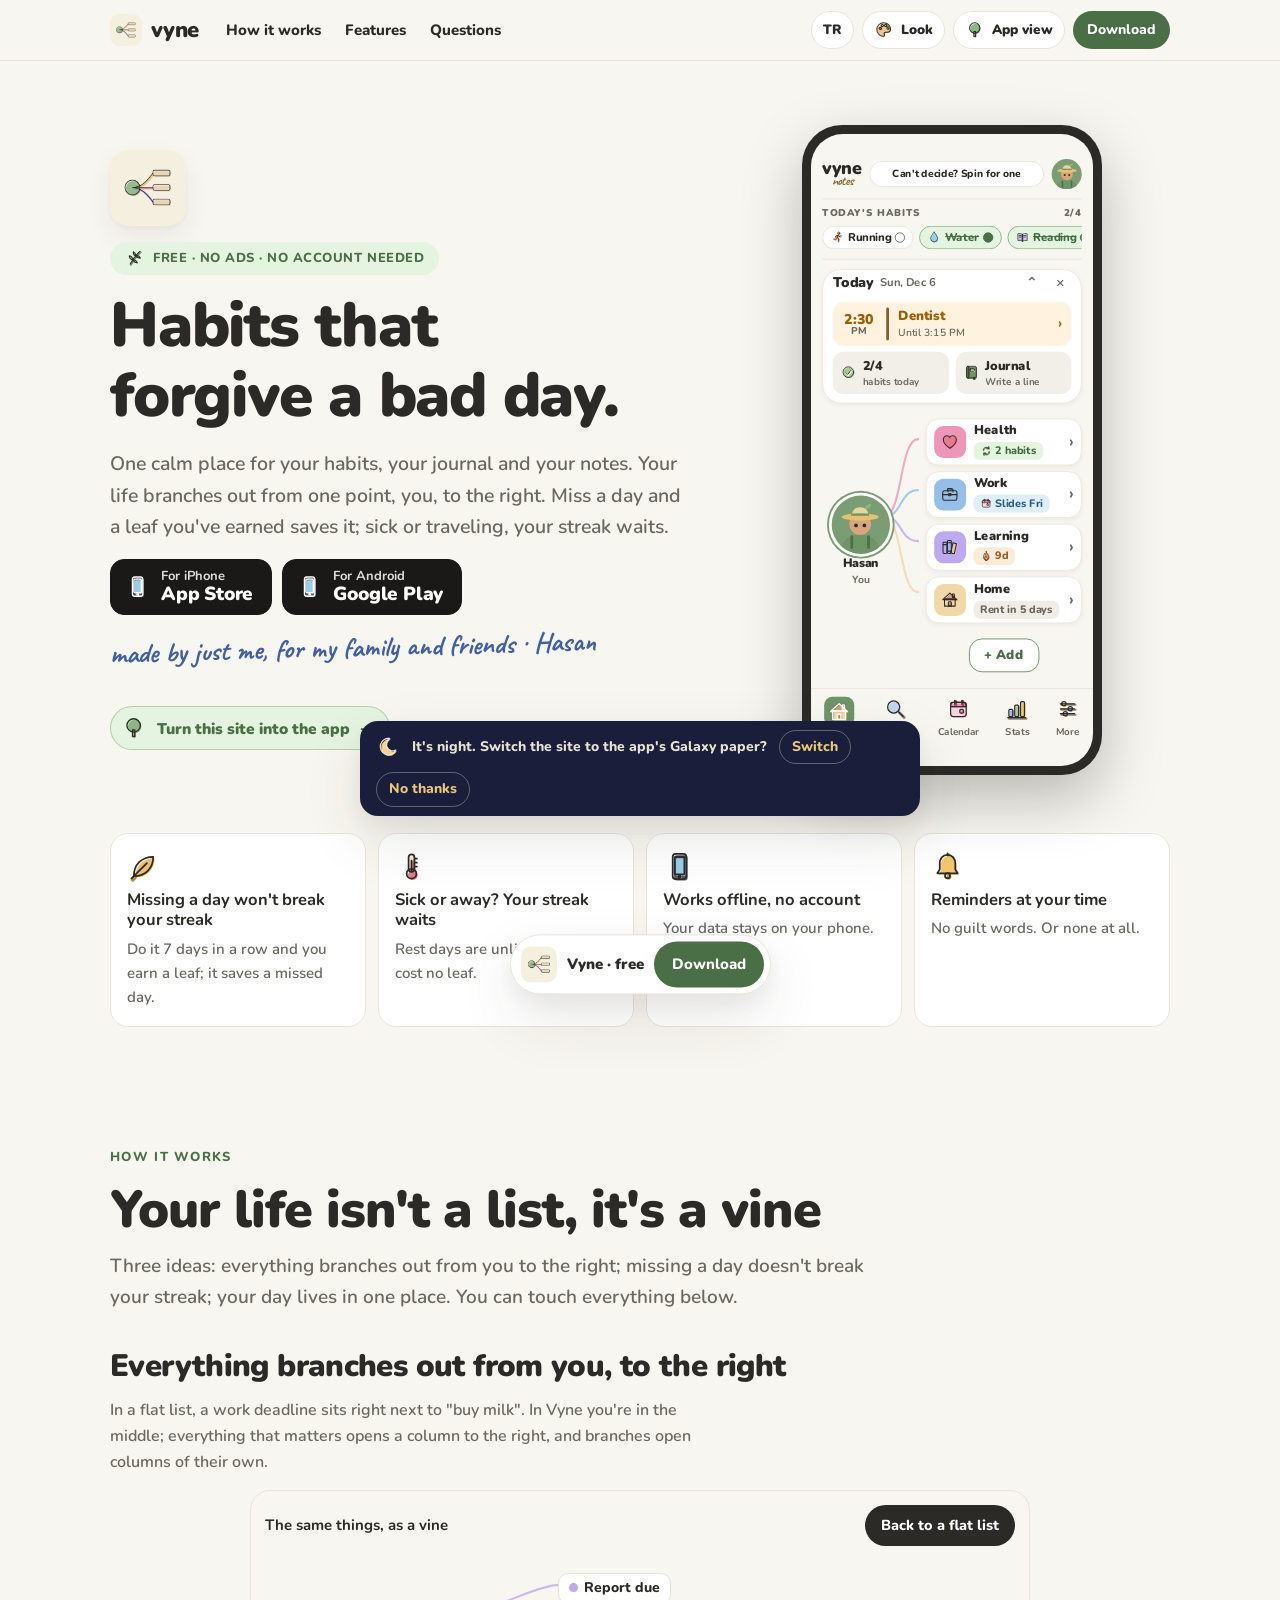
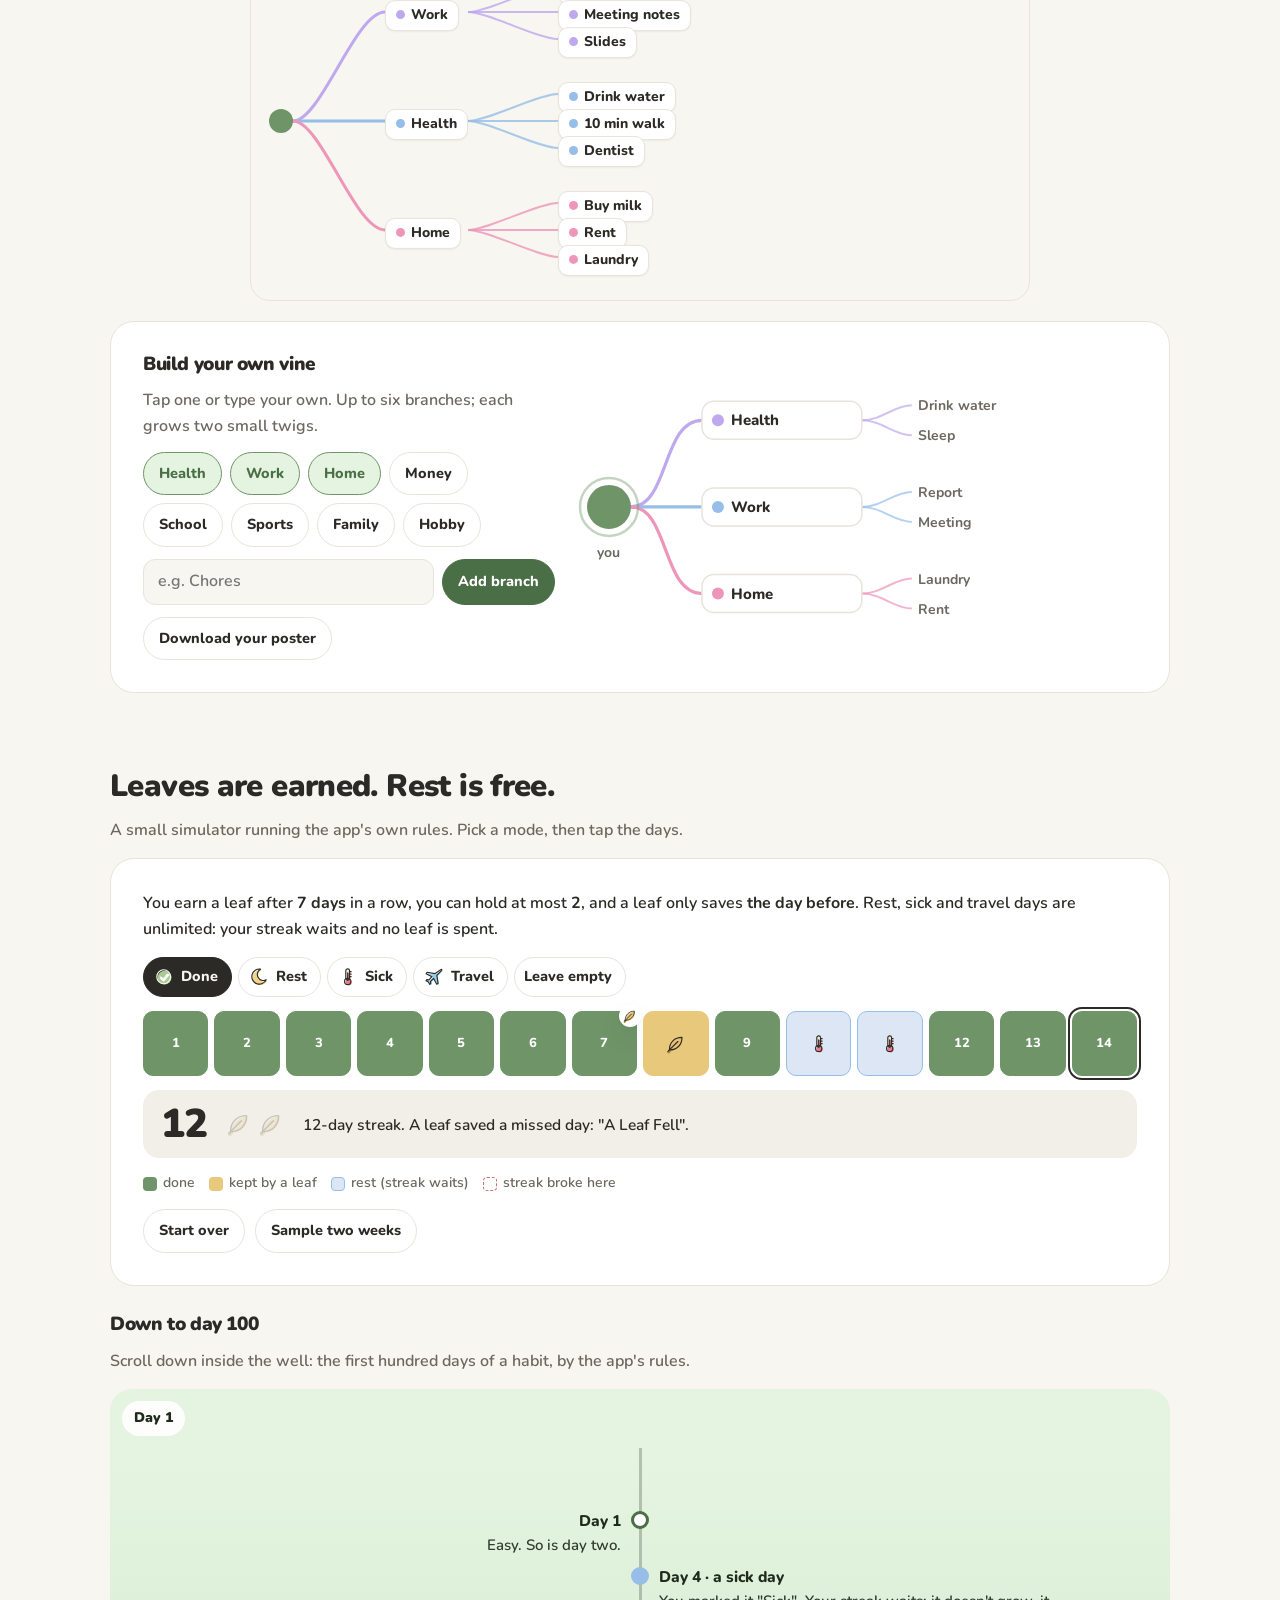
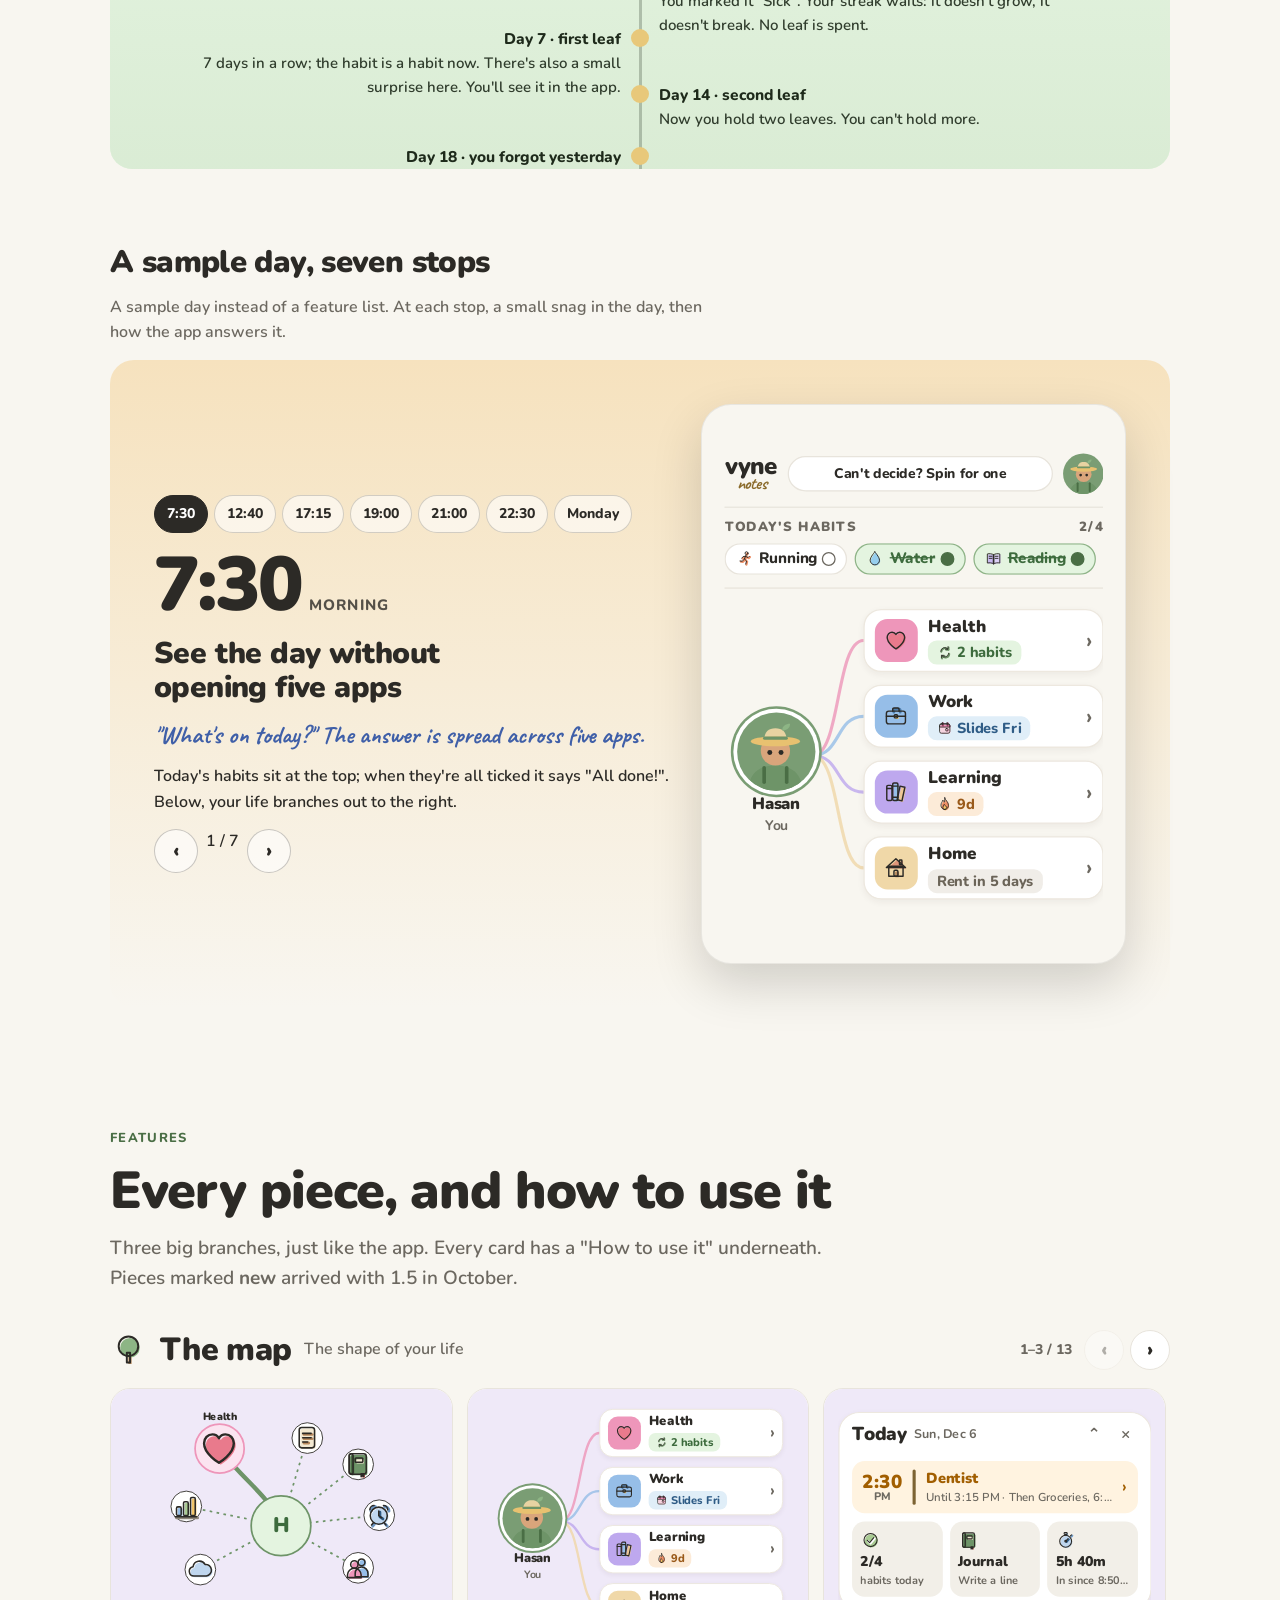
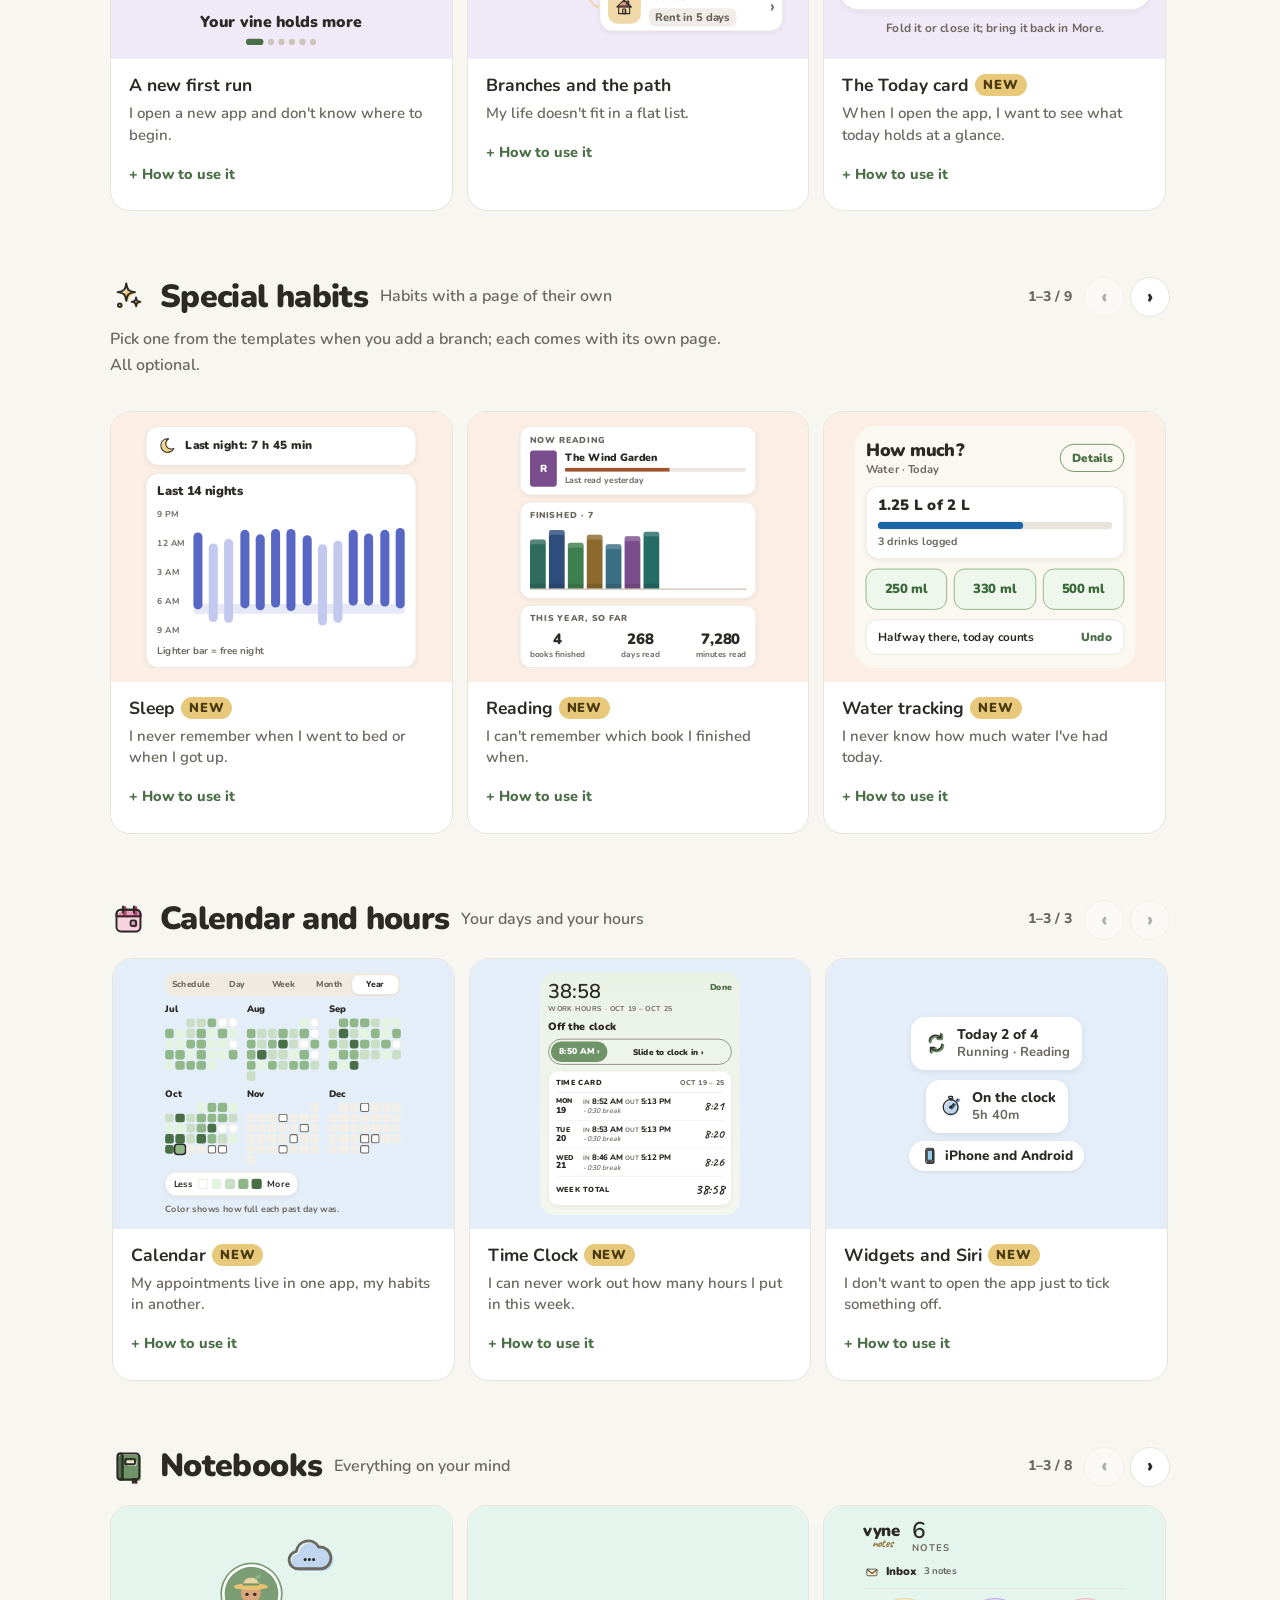
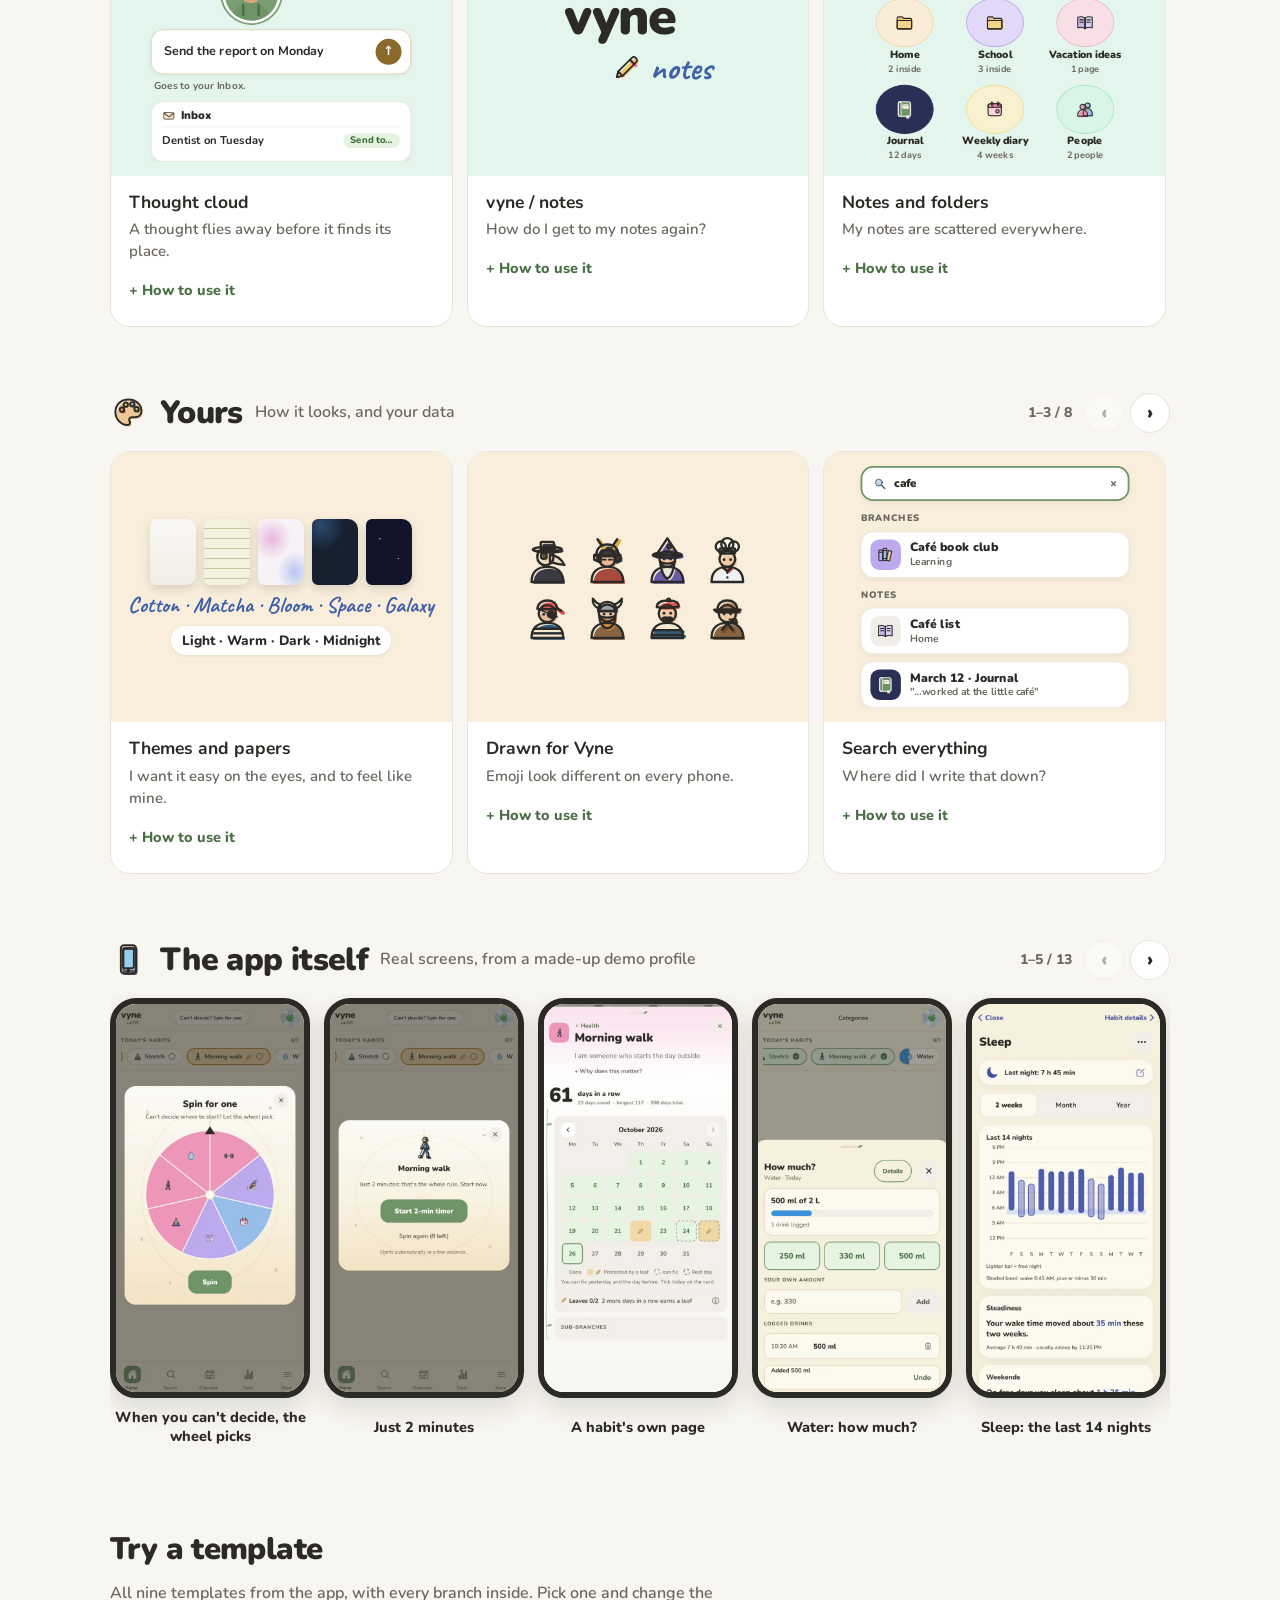
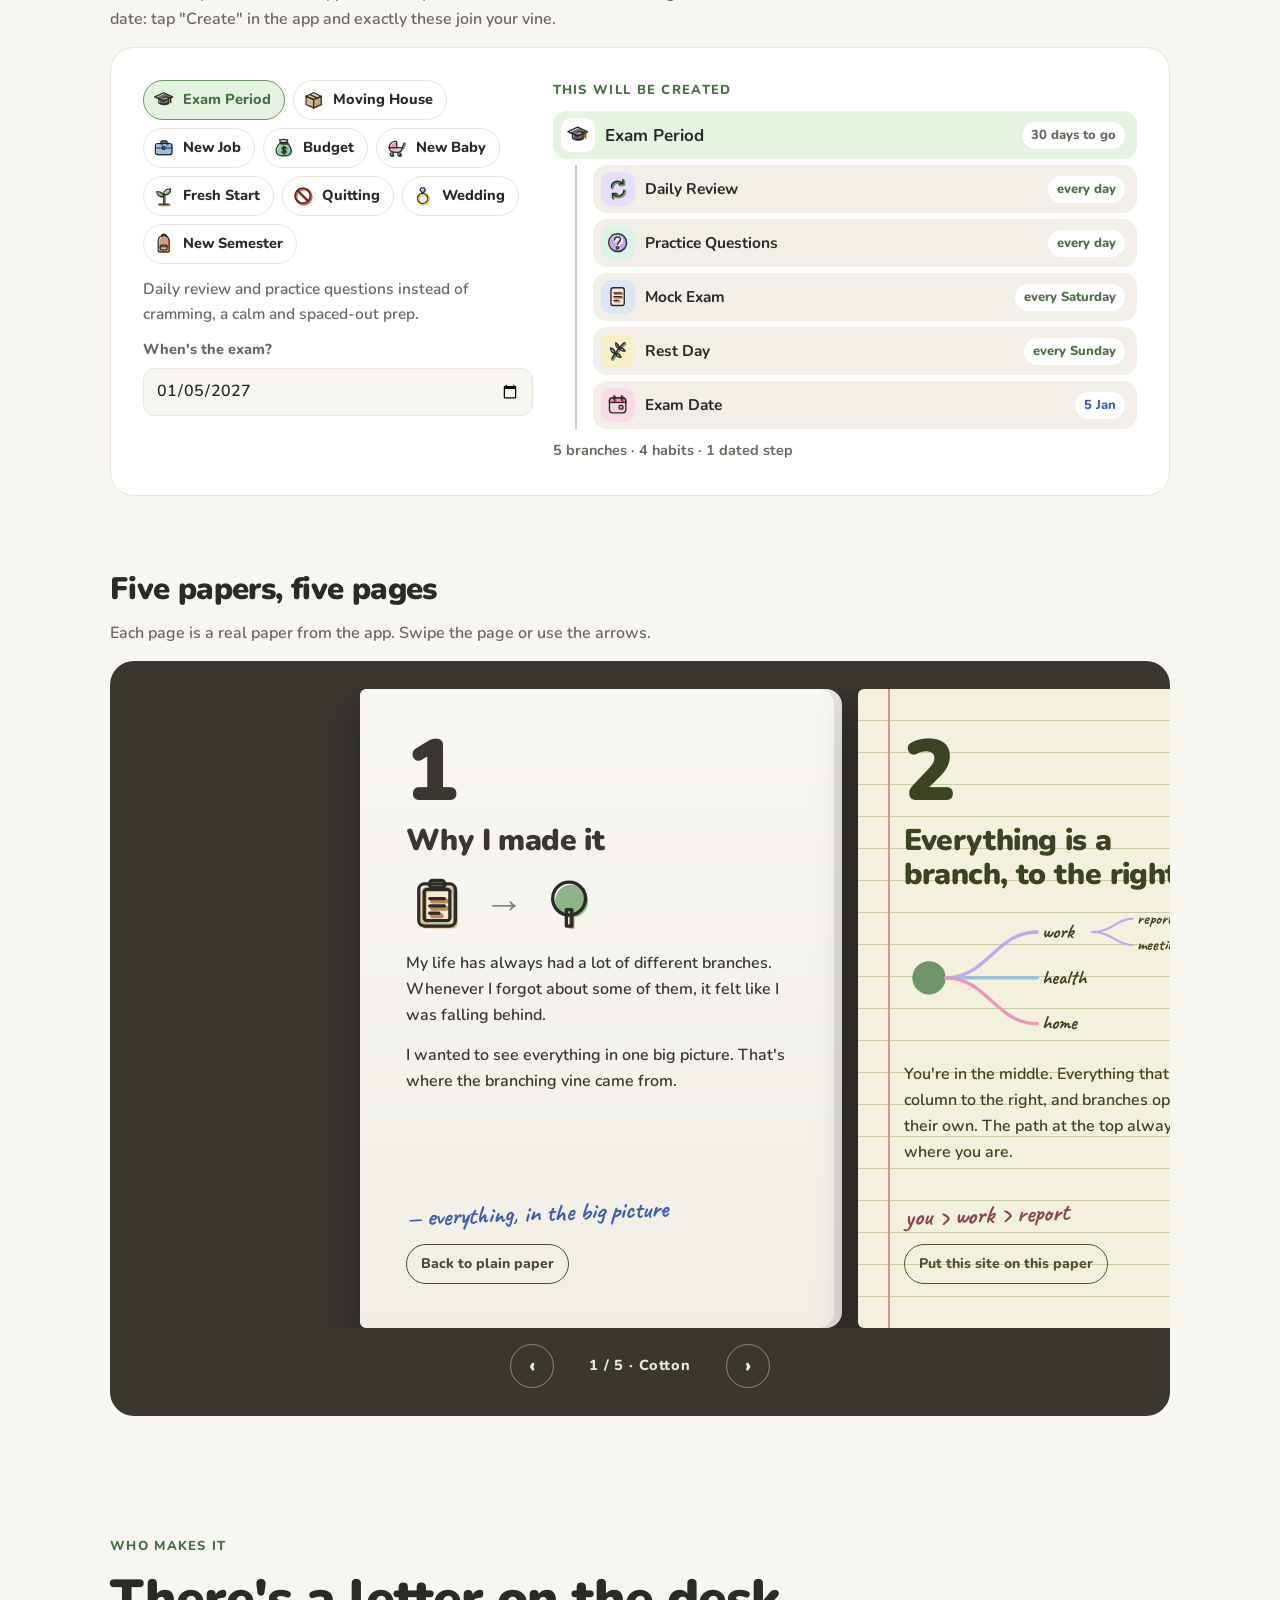
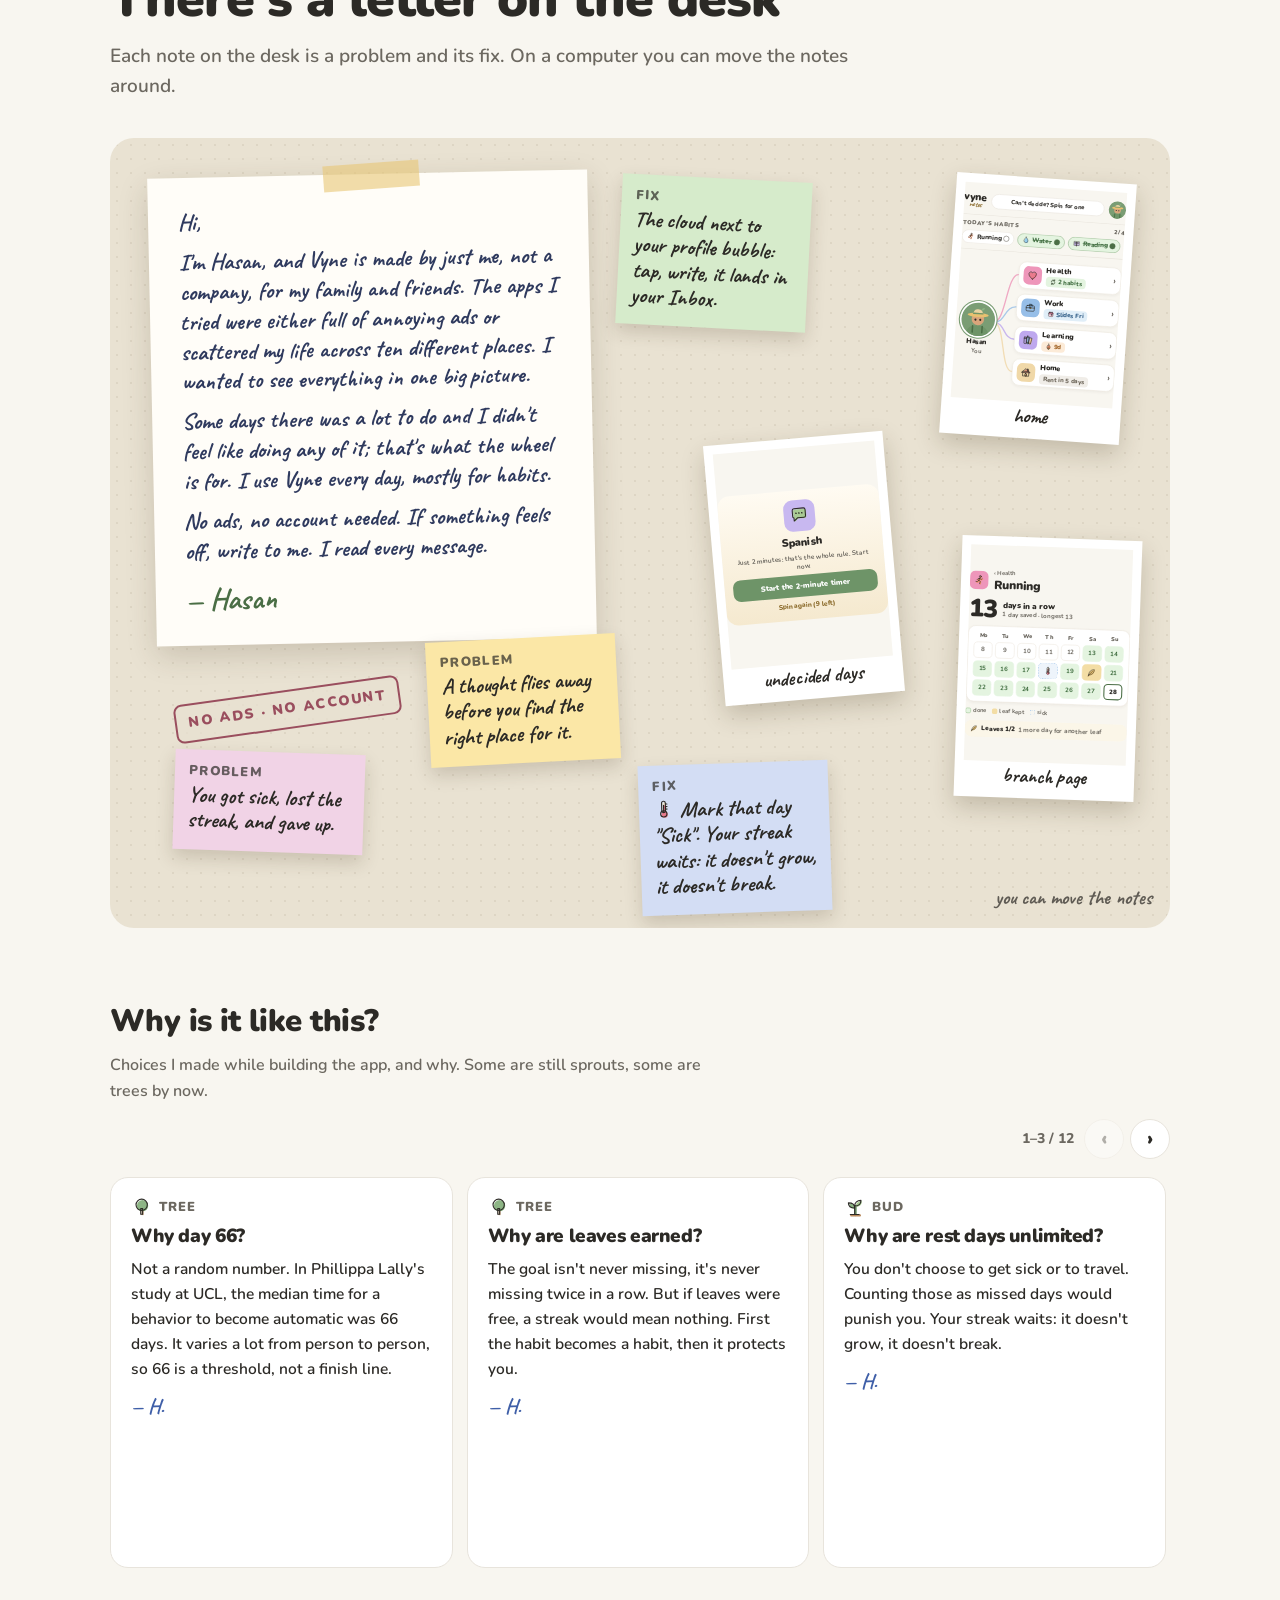
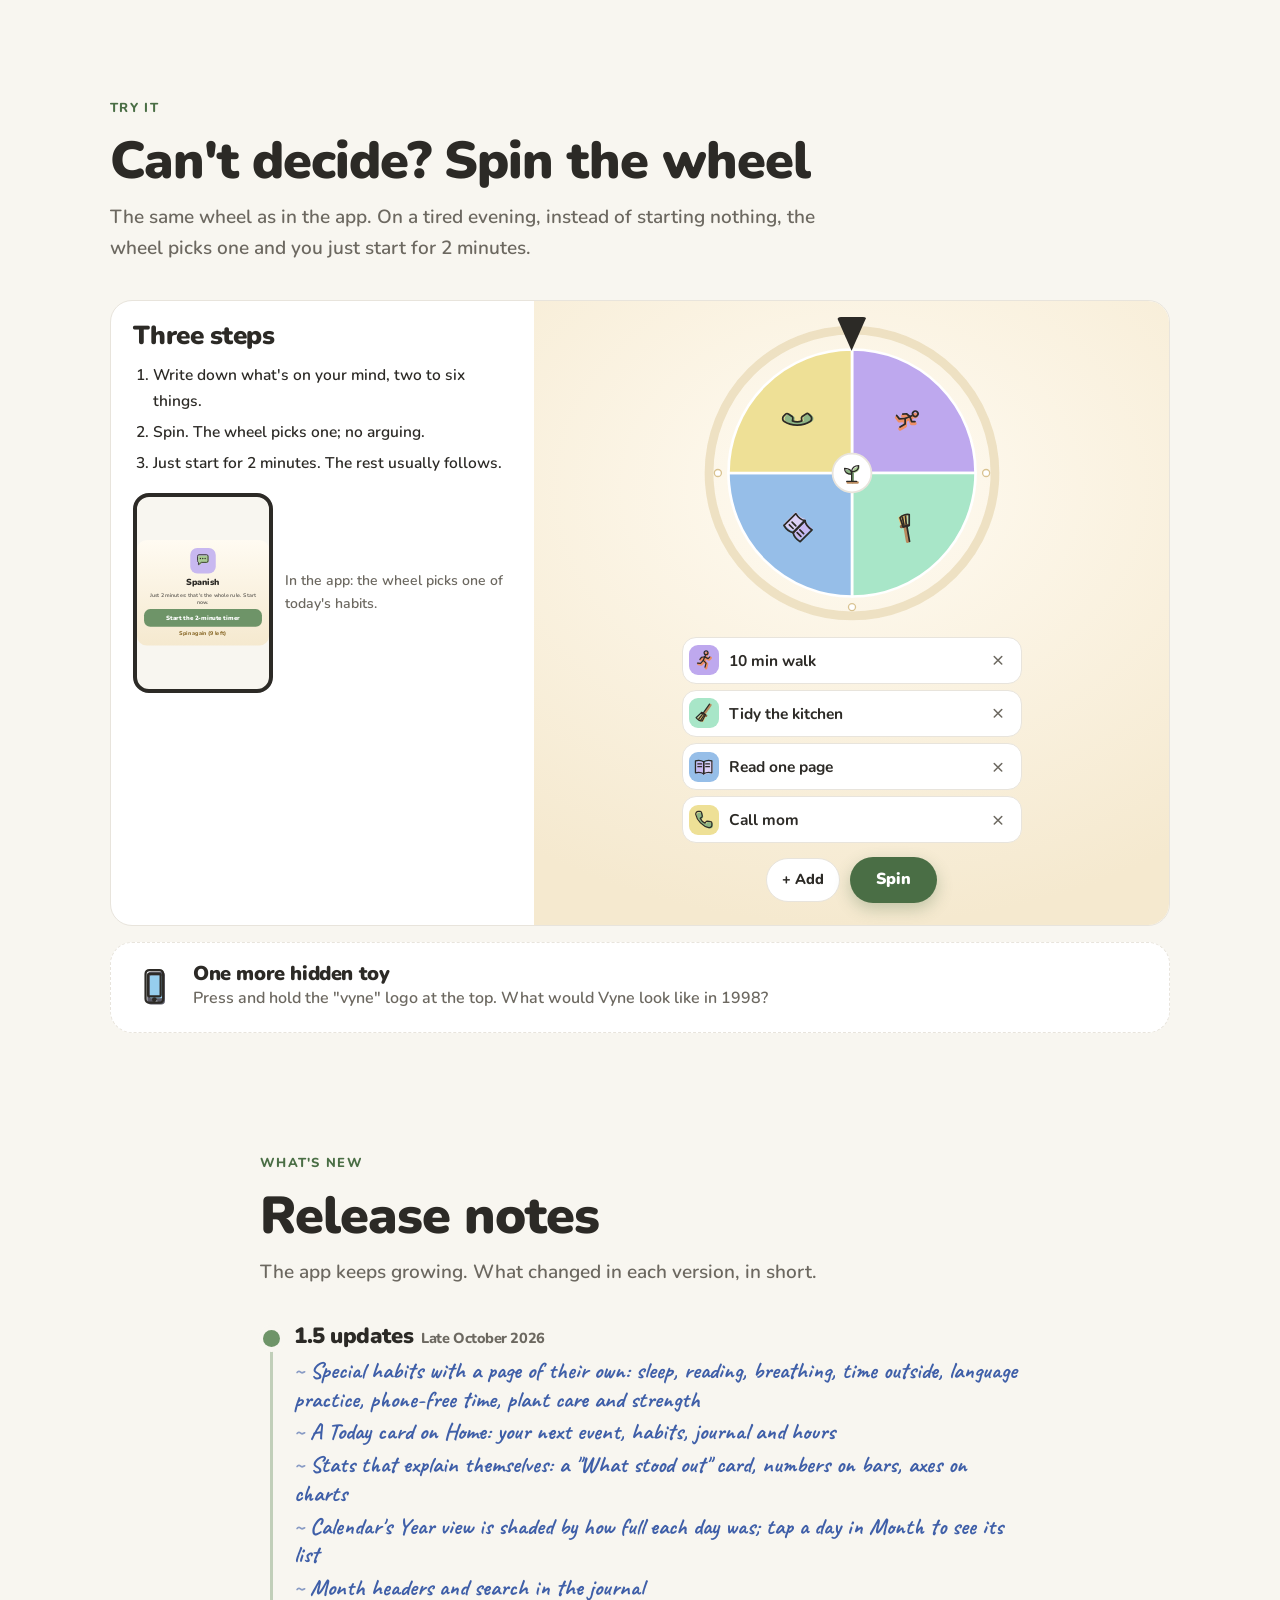
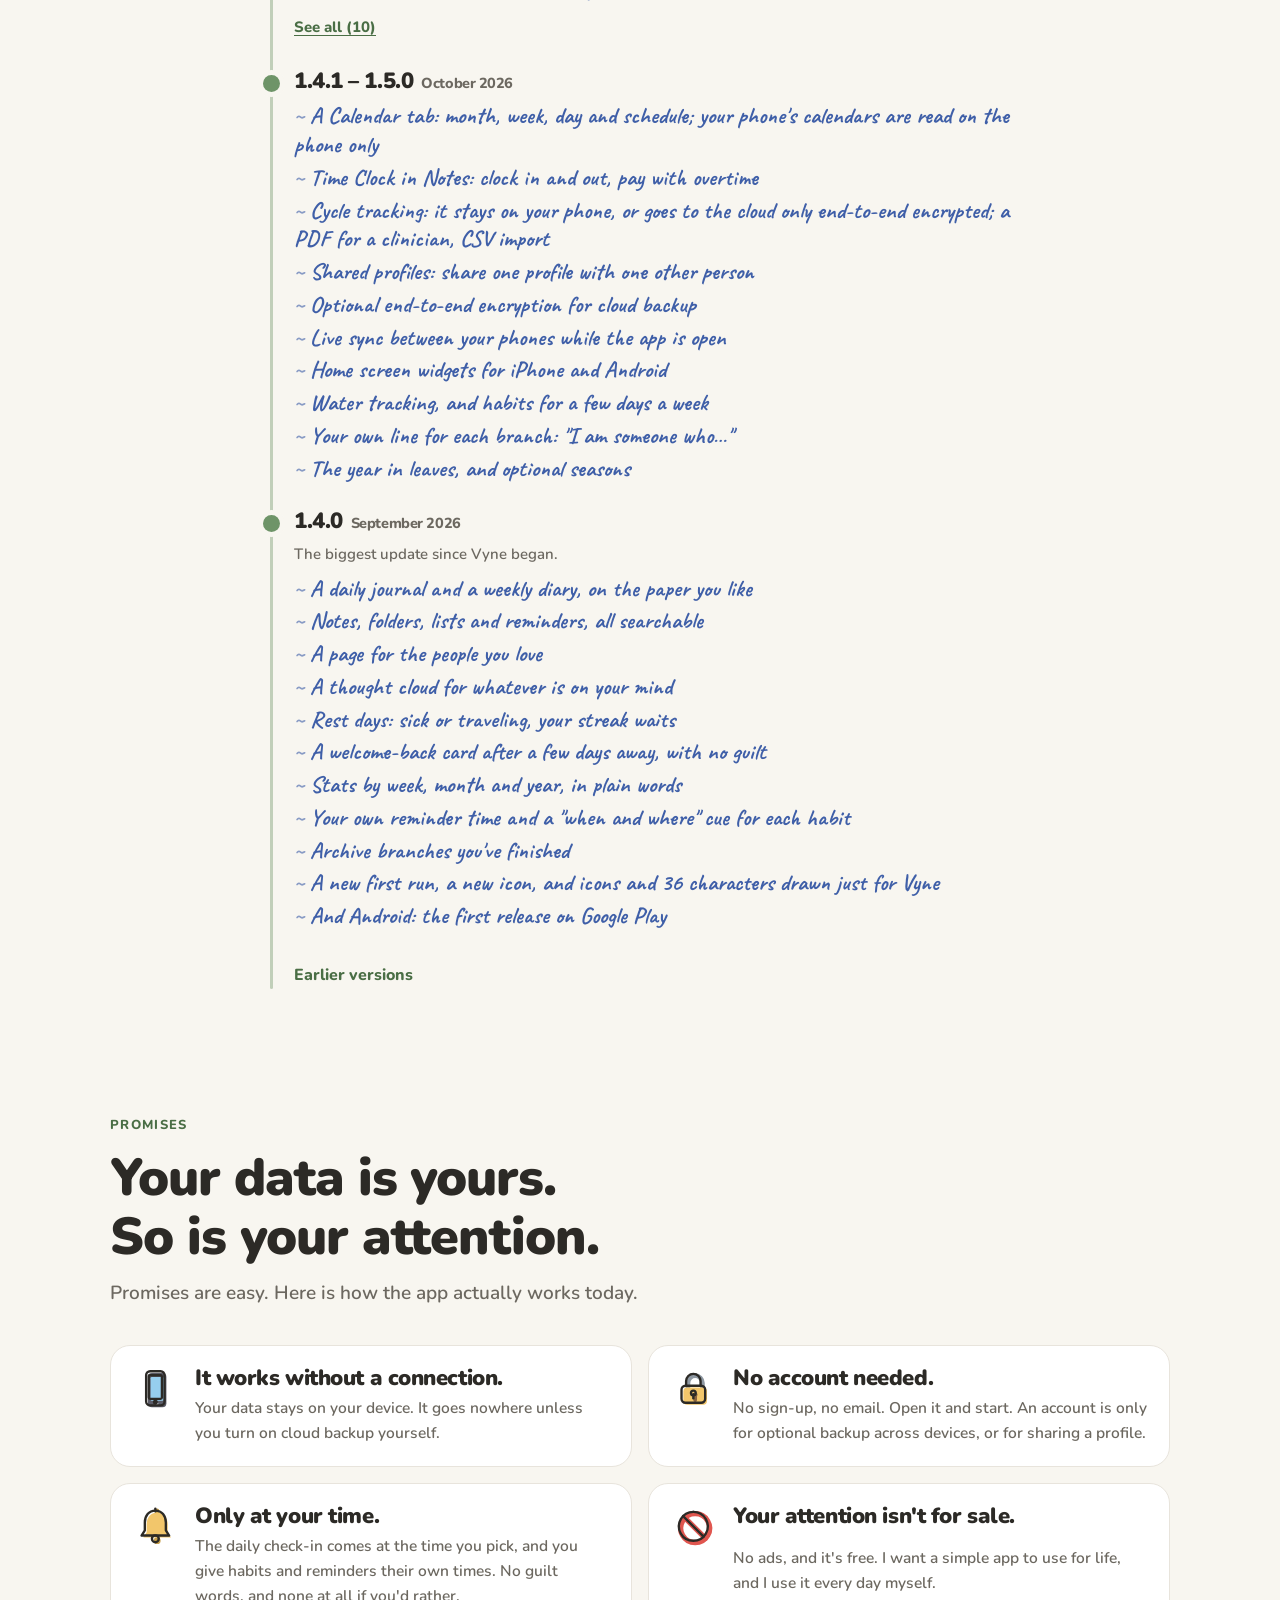
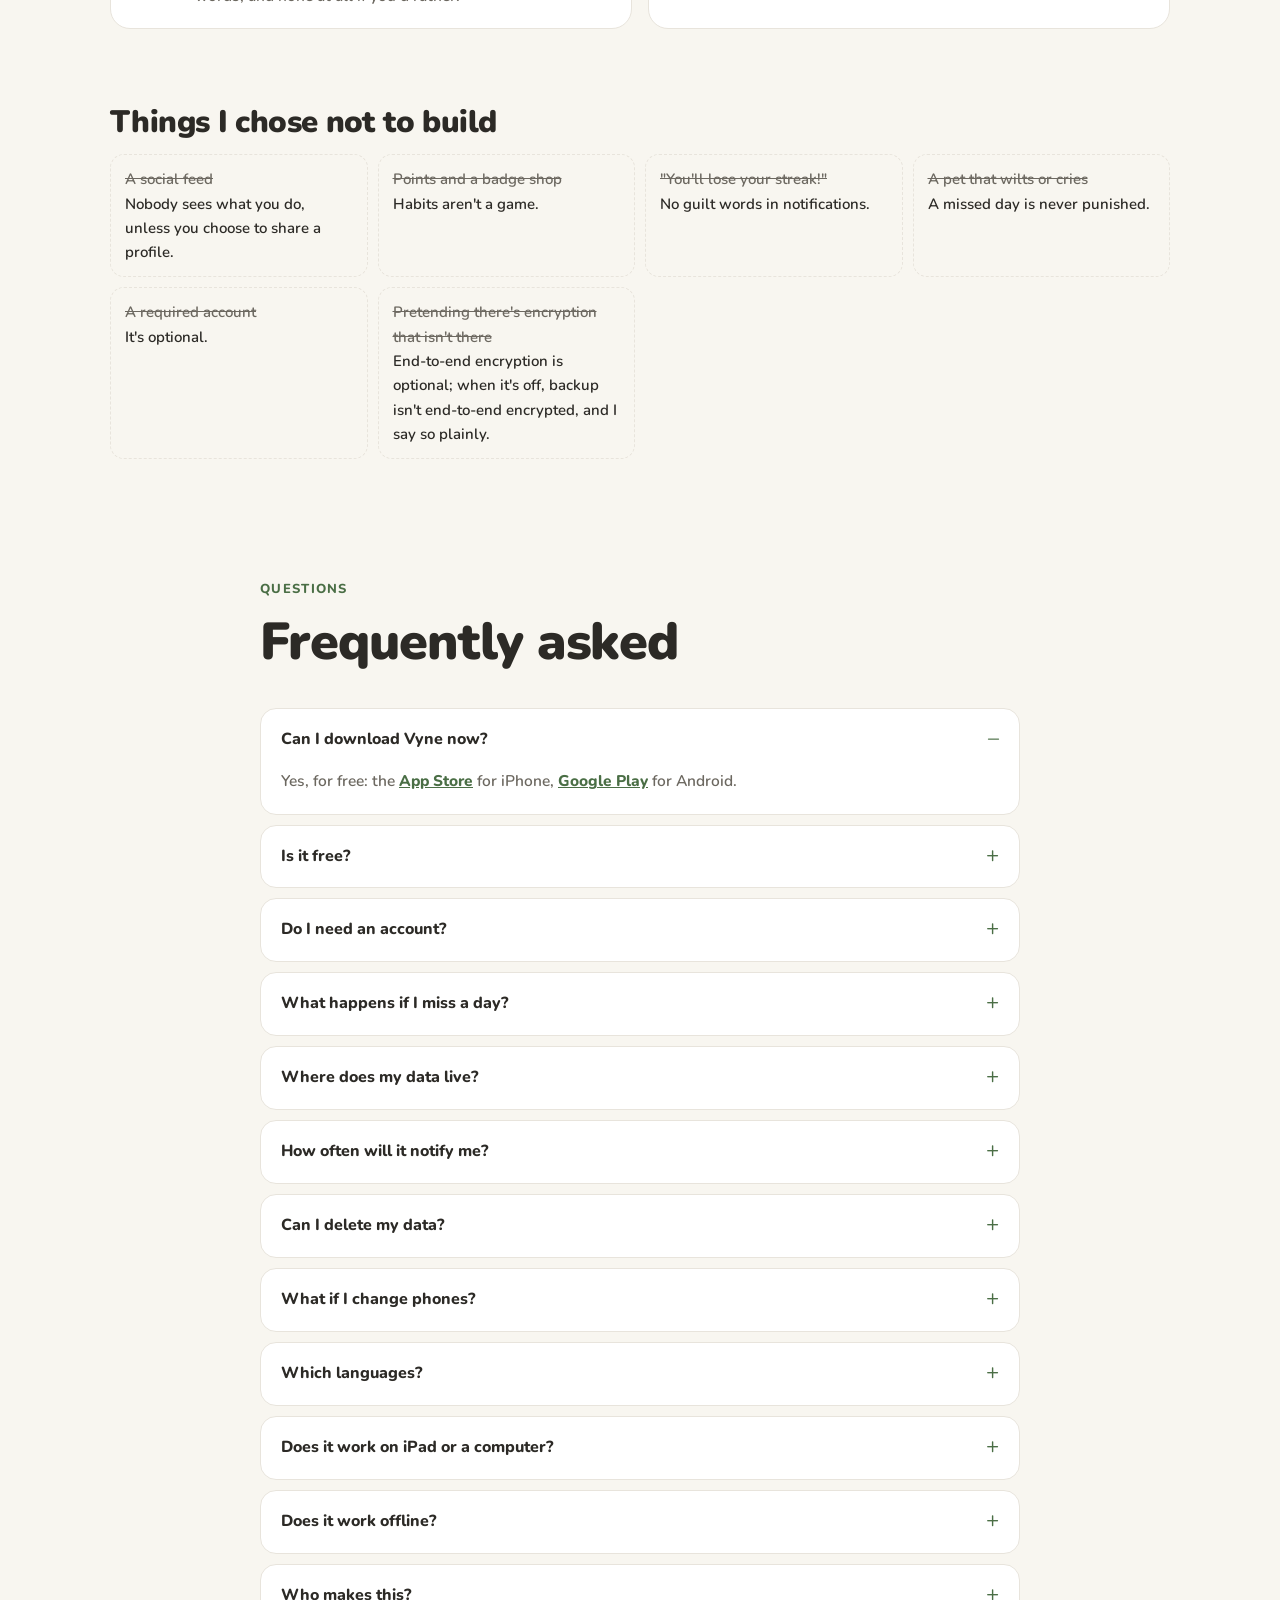
==== commit 5c8220d8: "Site: special habits (sleep, reading, breathing, outdoor, language, phone-free, plants, strength) - " ====
--- a/index.html
+++ b/index.html
@@ -855,6 +855,56 @@
 .mk-shr .dn{display:flex; align-items:center; gap:10px; padding:8px 10px} .mk-shr .dn > i{font-style:normal; width:24px; height:24px; border-radius:50%; background:#4A6E45; color:#fff; display:grid; place-items:center; font-size:13px; font-weight:900}
 .mk-shr .nt{color:#6C6860}
 
+/* Özel alışkanlıklar: uyku, okuma, nefes, dışarıda zaman, dil, telefonsuz zaman, bitkiler, kuvvet */
+.mk-sh{display:grid; gap:8px}
+.mk-sh .lb{font-size:10.5px; letter-spacing:.1em; font-weight:900; color:#6C6860}
+.mk-sh .pn{padding:10px 12px; display:grid; gap:6px} .mk-sh .pn > b{font-size:14px} .mk-sh .pn > span{font-size:12.5px} .mk-sh .pn > small{font-size:11px}
+.mk-sh .row{display:flex; align-items:center; gap:9px; padding:10px 12px} .mk-sh .row b{flex:1; font-size:13.5px} .mk-sh .row em{font-style:normal; font-size:18px; color:#8A6A2A}
+.mk-sh .hd2{display:flex; align-items:center; justify-content:space-between} .mk-sh .hd2 b{font-size:19px} .mk-sh .hd2 i{font-style:normal; color:#6C6860} .mk-sh .hd2 span{font-size:12.5px; font-weight:800}
+.mk-sh .ctr{justify-items:center; text-align:center} .mk-sh .ctr .lb{justify-self:start}
+.mk-sh .nt{font-size:11px; color:#6C6860}
+
+.mk-slp .hd{display:flex; align-items:center; gap:9px; padding:10px 12px} .mk-slp .hd svg.g{font-size:22px}
+.mk-slp .ch{position:relative; height:150px; margin-left:40px}
+.mk-slp .ch em{position:absolute; left:-40px; font-style:normal; font-size:9.5px; color:#6C6860; transform:translateY(-50%)}
+.mk-slp .bd{position:absolute; left:0; right:0; background:#E6E8F6; border-radius:3px}
+.mk-slp .bs{position:absolute; inset:0; display:flex; justify-content:space-between}
+.mk-slp .bs i{position:relative; display:block; width:10px; border-radius:5px; background:#5866C4}
+.mk-slp .bs i.f{background:#C3C8EE}
+
+.mk-rd .now{display:flex; gap:10px; align-items:center} .mk-rd .now > span:last-child{flex:1; display:grid; gap:4px} .mk-rd .now b{font-size:13.5px}
+.mk-rd .cv{width:34px; height:46px; border-radius:4px; background:var(--cb); color:#fff; font-weight:900; display:grid; place-items:center; flex:none}
+.mk-rd .prg{display:block; height:5px; border-radius:3px; background:#EDE8DF; overflow:hidden} .mk-rd .prg i{display:block; height:100%; background:#A0522D}
+.mk-rd .now small{font-size:11px}
+.mk-rd .spines{display:flex; align-items:flex-end; gap:4px; border-bottom:2px solid #D8CFBF; padding-top:4px} .mk-rd .spines i{width:20px; border-radius:3px 3px 0 0; background:var(--cb); box-shadow:inset 0 6px 0 rgba(255,255,255,.18), inset 0 -6px 0 rgba(0,0,0,.12)}
+.mk-rd .yr > div{display:flex; justify-content:space-between; text-align:center} .mk-rd .yr span{display:grid; font-size:10.5px; color:#6C6860} .mk-rd .yr span b{font-size:19px; color:#2C2A26}
+
+.mk-br .opt{border:1.5px solid #E8E4DC; background:#fff; border-radius:12px; padding:8px 11px; display:grid; gap:1px} .mk-br .opt b{font-size:13.5px} .mk-br .opt small{font-size:11px}
+.mk-br .opt.on{border-color:#2F6B5E; background:#E5F2EE} .mk-br .opt.on b{color:#245548}
+.mk-br .mins{display:flex; gap:7px} .mk-br .mins span{flex:1; text-align:center; border:1.5px solid #E8E4DC; background:#fff; border-radius:12px; padding:9px 0; font-weight:900; font-size:13px} .mk-br .mins .on{border-color:#2F6B5E; background:#E5F2EE; color:#245548}
+
+.mk-rg .ring{--p:0; width:112px; height:112px; border-radius:50%; background:conic-gradient(var(--rc) calc(var(--p) * 1%), var(--rs) 0); display:grid; place-items:center; position:relative}
+.mk-rg .ring::before{content:""; position:absolute; inset:11px; border-radius:50%; background:#fff}
+.mk-rg .ring b{position:relative; display:grid; font-size:26px; line-height:1} .mk-rg .ring b small{font-size:10.5px; margin-top:3px}
+.mk-rg .ok{color:var(--rc); font-size:13px}
+.mk-rg .wk{position:relative; height:70px; display:flex; align-items:flex-end; gap:6px} .mk-rg .wk i{flex:1; background:var(--rc); border-radius:4px 4px 0 0} .mk-rg .wk i.o{background:var(--rs); box-shadow:inset 0 0 0 1.5px var(--rc)}
+.mk-rg .wk .goal{position:absolute; left:0; right:0; bottom:66%; border-top:1.5px dashed #6C6860}
+.mk-rg .sk{display:grid; grid-template-columns:88px 1fr 22px; align-items:center; gap:8px; font-size:12px} .mk-rg .sk > span{display:flex; gap:5px; align-items:center}
+.mk-rg .sk > i{display:block; height:7px; border-radius:4px; background:#EDE8DF; overflow:hidden} .mk-rg .sk > i i{display:block; height:100%; background:var(--rc)} .mk-rg .sk > b{text-align:right}
+
+.mk-pf .calm{display:grid; justify-items:center; gap:6px; text-align:center; background:linear-gradient(180deg,#2E3168,#454A8C); color:#F0EDE8; border-radius:20px; padding:18px 16px}
+.mk-pf .calm svg.g{font-size:34px; color:#F0EDE8} .mk-pf .calm b{font-size:17px} .mk-pf .calm span{font-size:12.5px; max-width:220px} .mk-pf .calm em{font-style:normal; font-family:var(--hand); font-size:26px; opacity:.9}
+.mk-pf .ev{display:flex; justify-content:space-between} .mk-pf .ev span{display:grid; justify-items:center; gap:3px; font-size:10.5px; color:#6C6860}
+.mk-pf .ev i{width:22px; height:22px; border-radius:50%; border:1.5px solid #C9C4B8; font-style:normal; display:grid; place-items:center; font-size:12px} .mk-pf .ev i.on{background:#5E5FA3; border-color:#5E5FA3; color:#fff}
+
+.mk-pl .cc{padding:10px 12px; display:grid; gap:8px} .mk-pl .t{display:flex; gap:9px; align-items:center} .mk-pl .t svg.g{font-size:24px} .mk-pl .t span{display:grid} .mk-pl .t b{font-size:13.5px} .mk-pl .t small{font-size:11px}
+.mk-pl .bt{display:flex; gap:7px} .mk-pl .bt span{flex:1; text-align:center; border-radius:11px; padding:9px 0; font-weight:900; font-size:13px; border:1.5px solid #E8E4DC; background:#fff} .mk-pl .bt .g{flex:2; background:#2E7D4F; border-color:#2E7D4F; color:#fff} .mk-pl .bt .g svg.g{color:#fff}
+.mk-pl .dn{display:flex; gap:6px; align-items:center; font-size:12px; color:#2E6B44; padding:0 4px}
+
+.mk-st .big{font-size:26px; line-height:1} .mk-st .ck{display:flex; gap:6px} .mk-st .ck i{width:22px; height:22px; border-radius:50%; background:#2E4D6E; color:#fff; font-style:normal; display:grid; place-items:center; font-size:12px}
+.mk-st .nx{display:flex; align-items:center; gap:10px; background:#2E4D6E; color:#fff; border-radius:14px; padding:11px 12px} .mk-st .nx svg.g{color:#fff; font-size:22px} .mk-st .nx span{flex:1; display:grid} .mk-st .nx b{font-size:14px} .mk-st .nx small{font-size:11px; color:#DCE4EE} .mk-st .nx em{font-style:normal; font-size:18px}
+.mk-st .pr{display:flex; justify-content:space-between; font-size:12.5px; padding:3px 0} .mk-st .pr + .pr{border-top:1px solid #F0EDE8; padding-top:6px} .mk-st .pr span{font-weight:800; color:#6C6860}
+
 /* "Uygulamanın kendisi": gerçek ekranlar (shots/*.webp, scripts/make-shots.mjs) */
 .feats.shots{grid-auto-columns:calc((100% - 56px) / 5)}
 .shotc{margin:0; display:grid; gap:10px; justify-items:center; scroll-snap-align:start; text-align:center}
@@ -876,6 +926,7 @@
 .scene .mk-branch .mk-bh,.scene .mk-leg,.scene .mk-stats .mk-seg,.scene .mk-tpl .mk-btn,.scene .mk-journal .ago{display:none}
 .scene .mk-wheel .s{display:none} .scene .mk-wh{width:160px; height:160px}
 .scene .mk-list span:last-child{display:none}
+.scene .mk-slp .mk-seg,.scene .mk-slp .pn:last-child,.scene .mk-rd .row,.scene .mk-rg .mk-card.row,.scene .mk-br .opt:nth-of-type(3){display:none}
 .inapp .mock{width:140px; height:200px}
 
 /* ===== Düzenlemeler (2026-09-30) ===== */
@@ -1186,10 +1237,6 @@
         <div class="fbody"><b>Habits, cues and times</b><p class="fdert">I mean to do it, then forget when.</p>
         <details><summary>How to use it</summary><ol><li>Turn a branch into a habit; today's sit at the top.</li><li>Write a "when / where" cue: "After evening tea · the living-room chair".</li><li>Give that habit its own reminder time, if you like.</li><li>It doesn't have to be daily: pick "3 days a week" and leaves are earned by the week.</li></ol></details></div></article>
 
-      <article class="feat"><div class="scene mockscene" style="--sc:#EFE9F8" role="img" aria-label="Water: how much, with quick buttons"><div class="mock" data-mock="water"></div></div>
-        <div class="fbody"><b>Water tracking<em>new</em></b><p class="fdert">I never know how much water I've had today.</p>
-        <details><summary>How to use it</summary><ol><li>Add a water habit; the goal starts around 2 L, change it any time.</li><li>A glass, a bottle: your own portions become quick buttons.</li><li>Half your goal makes the day count. Added by mistake? Undo.</li></ol></details></div></article>
-
       <article class="feat"><div class="scene" style="--sc:#EFE9F8"><div class="sn"><div class="col"><div class="strip"><i></i><i></i><i></i><i></i><i></i><i></i><i class="l"><svg class="g" viewBox="-1 -1 35 35" aria-hidden="true" focusable="false"><g class="gf" transform="translate(1.4 1.4)"><path d="M6 26 C6 14 14 6 26 6 C26 18 18 26 6 26 Z" fill="#E8C170"/><path d="M6 26 L3.5 28.5" fill="none" stroke="#B98A3C" stroke-width="3.4" stroke-linejoin="round" stroke-linecap="round"/></g><path d="M6 26 C6 14 14 6 26 6 C26 18 18 26 6 26 Z" fill="none" stroke="currentColor" stroke-width="1.8" stroke-linejoin="round" stroke-linecap="round"/><path d="M6 26 L19.5 12.5" fill="none" stroke="currentColor" stroke-width="1.8" stroke-linejoin="round" stroke-linecap="round"/><path d="M6 26 L3.5 28.5" fill="none" stroke="currentColor" stroke-width="1.8" stroke-linejoin="round" stroke-linecap="round"/></svg></i></div><span class="hand">7 days in a row, one leaf</span><span class="pill"><svg class="g" viewBox="-1 -1 35 35" aria-hidden="true" focusable="false"><g class="gf" transform="translate(1.4 1.4)"><path d="M6 26 C6 14 14 6 26 6 C26 18 18 26 6 26 Z" fill="#E8C170"/><path d="M6 26 L3.5 28.5" fill="none" stroke="#B98A3C" stroke-width="3.4" stroke-linejoin="round" stroke-linecap="round"/></g><path d="M6 26 C6 14 14 6 26 6 C26 18 18 26 6 26 Z" fill="none" stroke="currentColor" stroke-width="1.8" stroke-linejoin="round" stroke-linecap="round"/><path d="M6 26 L19.5 12.5" fill="none" stroke="currentColor" stroke-width="1.8" stroke-linejoin="round" stroke-linecap="round"/><path d="M6 26 L3.5 28.5" fill="none" stroke="currentColor" stroke-width="1.8" stroke-linejoin="round" stroke-linecap="round"/></svg><svg class="g" viewBox="-1 -1 35 35" aria-hidden="true" focusable="false"><g class="gf" transform="translate(1.4 1.4)"><path d="M6 26 C6 14 14 6 26 6 C26 18 18 26 6 26 Z" fill="#E8C170"/><path d="M6 26 L3.5 28.5" fill="none" stroke="#B98A3C" stroke-width="3.4" stroke-linejoin="round" stroke-linecap="round"/></g><path d="M6 26 C6 14 14 6 26 6 C26 18 18 26 6 26 Z" fill="none" stroke="currentColor" stroke-width="1.8" stroke-linejoin="round" stroke-linecap="round"/><path d="M6 26 L19.5 12.5" fill="none" stroke="currentColor" stroke-width="1.8" stroke-linejoin="round" stroke-linecap="round"/><path d="M6 26 L3.5 28.5" fill="none" stroke="currentColor" stroke-width="1.8" stroke-linejoin="round" stroke-linecap="round"/></svg> hold 2 at most</span></div></div></div>
         <div class="fbody"><b>Leaves</b><p class="fdert">Miss one day and the whole streak is gone.</p>
         <details><summary>How to use it</summary><ol><li>Do it 7 days in a row and you earn a leaf; you can hold up to 2.</li><li>Miss a day and a leaf saves it: "A Leaf Fell".</li><li>A leaf only saves the day before; two empty days in a row break the streak.</li></ol></details></div></article>
@@ -1221,6 +1268,48 @@
       <article class="feat"><div class="scene" style="--sc:#EFE9F8"><div class="sn"><div class="col"><span class="big"><svg class="g" viewBox="-1 -1 35 35" aria-hidden="true" focusable="false"><g class="gf" transform="translate(1.4 1.4)"><path d="M5 11 L16 16 V28 L5 23 Z" fill="#D8B98A"/><path d="M27 11 L16 16 V28 L27 23 Z" fill="#C9A87A"/><path d="M5 11 L16 6 L27 11 L16 16 Z" fill="#E8D3A2"/><path d="M10.5 8.5 L21.5 13.5" fill="none" stroke="#B98A5E" stroke-width="2.8" stroke-linejoin="round" stroke-linecap="round"/></g><path d="M5 11 L16 16 V28 L5 23 Z" fill="none" stroke="currentColor" stroke-width="1.8" stroke-linejoin="round" stroke-linecap="round"/><path d="M27 11 L16 16 V28 L27 23 Z" fill="none" stroke="currentColor" stroke-width="1.8" stroke-linejoin="round" stroke-linecap="round"/><path d="M5 11 L16 6 L27 11 L16 16 Z" fill="none" stroke="currentColor" stroke-width="1.8" stroke-linejoin="round" stroke-linecap="round"/><path d="M10.5 8.5 L21.5 13.5" fill="none" stroke="currentColor" stroke-width="1.8" stroke-linejoin="round" stroke-linecap="round"/></svg></span><div class="ui"><svg class="g" viewBox="-1 -1 35 35" aria-hidden="true" focusable="false"><g class="gf" transform="translate(1.4 1.4)"><circle cx="16" cy="16" r="11" fill="#A9CB93"/><path d="M10.5 16.5 L14.5 20.5 L21.5 12" fill="none" stroke="#FFFFFF" stroke-width="3.6" stroke-linejoin="round" stroke-linecap="round"/></g><circle cx="16" cy="16" r="11" fill="none" stroke="currentColor" stroke-width="1.8" stroke-linejoin="round" stroke-linecap="round"/><path d="M10.5 16.5 L14.5 20.5 L21.5 12" fill="none" stroke="currentColor" stroke-width="1.8" stroke-linejoin="round" stroke-linecap="round"/></svg><span>Exam Period is over<small>⋯ → Archive</small></span></div></div></div></div>
         <div class="fbody"><b>Archive</b><p class="fdert">Finished things crowd the vine.</p>
         <details><summary>How to use it</summary><ol><li>On a finished branch: ⋯ → Archive.</li><li>It leaves the vine; your stats stay the same.</li><li>Always findable under "Archived" in Search.</li></ol></details></div></article>
+    </div>
+  </div>
+
+  <div class="group">
+    <div class="group-head"><svg class="g" viewBox="-1 -1 35 35" aria-hidden="true" focusable="false"><g class="gf" transform="translate(1.4 1.4)"><path d="M14 4 C14.8 10 16 11.2 22 12 C16 12.8 14.8 14 14 20 C13.2 14 12 12.8 6 12 C12 11.2 13.2 10 14 4 Z" fill="#F2C66B"/><path d="M23 17 C23.4 20 24 20.6 27 21 C24 21.4 23.4 22 23 25 C22.6 22 22 21.4 19 21 C22 20.6 22.6 20 23 17 Z" fill="#F6D98A"/><circle cx="8" cy="24" r="1.6" fill="#F6D98A"/></g><path d="M14 4 C14.8 10 16 11.2 22 12 C16 12.8 14.8 14 14 20 C13.2 14 12 12.8 6 12 C12 11.2 13.2 10 14 4 Z" fill="none" stroke="currentColor" stroke-width="1.8" stroke-linejoin="round" stroke-linecap="round"/><path d="M23 17 C23.4 20 24 20.6 27 21 C24 21.4 23.4 22 23 25 C22.6 22 22 21.4 19 21 C22 20.6 22.6 20 23 17 Z" fill="none" stroke="currentColor" stroke-width="1.8" stroke-linejoin="round" stroke-linecap="round"/><circle cx="8" cy="24" r="1.6" fill="none" stroke="currentColor" stroke-width="1.8" stroke-linejoin="round" stroke-linecap="round"/></svg><h3>Special habits</h3><span class="muted">Habits with a page of their own</span><span class="swipehint" aria-hidden="true"></span></div>
+    <p class="muted" style="margin:-4px 0 14px; max-width:62ch">Pick one from the templates when you add a branch; each comes with its own page. All optional.</p>
+    <div class="feats">
+      <article class="feat"><div class="scene mockscene" style="--sc:#FBEEE4" role="img" aria-label="Sleep: last night and the last 14 nights"><div class="mock" data-mock="sleep"></div></div>
+        <div class="fbody"><b>Sleep<em>new</em></b><p class="fdert">I never remember when I went to bed or when I got up.</p>
+        <details><summary>How to use it</summary><ol><li>In the morning, enter when you went to bed and woke up, and how the night was. The rest is optional.</li><li>The last 14 nights as bars; free nights with no alarm are lighter.</li><li>A "Steadiness" card tells you how much your wake time moved. Patterns are patterns, not proof.</li></ol></details></div></article>
+
+      <article class="feat"><div class="scene mockscene" style="--sc:#FBEEE4" role="img" aria-label="Reading: the book you're on, the finished shelf and this year"><div class="mock" data-mock="reading"></div></div>
+        <div class="fbody"><b>Reading<em>new</em></b><p class="fdert">I can't remember which book I finished when.</p>
+        <details><summary>How to use it</summary><ol><li>Tick the day with "Read today"; add the minutes if you like.</li><li>Put your books on shelves: Now reading, Want to read, Finished, Stopped. Give a finished one stars and a line that stayed with you.</li><li>When you search for a book, only the words you type go to a free book catalog; nothing else leaves your phone. A weekly goal is optional: a number to look at, not a score.</li></ol></details></div></article>
+
+      <article class="feat"><div class="scene mockscene" style="--sc:#FBEEE4" role="img" aria-label="Water: how much, with quick buttons"><div class="mock" data-mock="water"></div></div>
+        <div class="fbody"><b>Water tracking<em>new</em></b><p class="fdert">I never know how much water I've had today.</p>
+        <details><summary>How to use it</summary><ol><li>Add a water habit; the goal starts around 2 L, change it any time.</li><li>A glass, a bottle: your own portions become quick buttons.</li><li>Half your goal makes the day count. Added by mistake? Undo.</li></ol></details></div></article>
+
+      <article class="feat"><div class="scene mockscene" style="--sc:#FBEEE4" role="img" aria-label="Breathe: four patterns and a length"><div class="mock" data-mock="breathe"></div></div>
+        <div class="fbody"><b>Breathe<em>new</em></b><p class="fdert">When I'm tense, I don't know how to calm down.</p>
+        <details><summary>How to use it</summary><ol><li>Pick a pattern: cyclic sighing, box breathing, 4-7-8 or slow breathing.</li><li>1, 3 or 5 minutes; with vibration if you like, eyes off the screen.</li><li>The minutes go on that day. Breathing stays private, it never goes into a shared profile.</li></ol></details></div></article>
+
+      <article class="feat"><div class="scene mockscene" style="--sc:#FBEEE4" role="img" aria-label="Time outside: the week's ring and the last 8 weeks"><div class="mock" data-mock="outdoor"></div></div>
+        <div class="fbody"><b>Time outside<em>new</em></b><p class="fdert">I only notice in the evening that I stayed inside all day.</p>
+        <details><summary>How to use it</summary><ol><li>Log your minutes outside; the goal is weekly, not daily.</li><li>When the ring fills: "Week done". See the last 8 weeks at a glance.</li><li>Outside before 10:00? Mark it as "morning light"; it may help your sleep.</li></ol></details></div></article>
+
+      <article class="feat"><div class="scene mockscene" style="--sc:#FBEEE4" role="img" aria-label="Language practice: the week's ring and minutes by skill"><div class="mock" data-mock="language"></div></div>
+        <div class="fbody"><b>Language practice<em>new</em></b><p class="fdert">I'm learning a language but I have no idea how much I practice.</p>
+        <details><summary>How to use it</summary><ol><li>One habit per language; log the minutes and what you practiced: listening, speaking, reading, writing, words.</li><li>A weekly ring and "by skill this week" bars.</li><li>Count the words you learned, if you like. Short, frequent sessions stick better; that's a fact, not a target.</li></ol></details></div></article>
+
+      <article class="feat"><div class="scene mockscene" style="--sc:#FBEEE4" role="img" aria-label="Phone-free time: the calm screen and this week's evenings"><div class="mock" data-mock="phonefree"></div></div>
+        <div class="fbody"><b>Phone-free time<em>new</em></b><p class="fdert">In the evenings I can't put my phone down.</p>
+        <details><summary>How to use it</summary><ol><li>Tap "Start a break" and put the phone down. The screen stays calm: "Your phone can rest. Come back whenever you like."</li><li>End the break when you pick it up again; the minutes add up for the week.</li><li>Pick an evening time if you like: a break that starts close to it keeps that evening.</li></ol></details></div></article>
+
+      <article class="feat"><div class="scene mockscene" style="--sc:#FBEEE4" role="img" aria-label="Plant care: what needs water and food today"><div class="mock" data-mock="plants"></div></div>
+        <div class="fbody"><b>Plant care<em>new</em></b><p class="fdert">I forget which plant I watered when.</p>
+        <details><summary>How to use it</summary><ol><li>Add your plants; each gets its own watering and feeding rhythm.</li><li>Vyne only speaks up on the days a plant needs care.</li><li>"Water", "Feed" or "Not yet"; not yet means it tells you which day to look again. It's not a habit: no streak.</li></ol></details></div></article>
+
+      <article class="feat"><div class="scene mockscene" style="--sc:#FBEEE4" role="img" aria-label="Strength: this week, the next workout and progress"><div class="mock" data-mock="strength"></div></div>
+        <div class="fbody"><b>Strength<em>new</em></b><p class="fdert">I can't remember what weight and how many reps I did last time.</p>
+        <details><summary>How to use it</summary><ol><li>Start a workout, add exercises and sets; "Repeat last workout" is one tap.</li><li>Two templates (A and B) take turns; a quiet rest timer between sets.</li><li>The weekly goal counts workout days. "Week done. Rest days are part of training."</li></ol></details></div></article>
     </div>
   </div>
 
@@ -1322,6 +1411,12 @@
       <figure class="shotc"><img src="shots/pick.webp" width="600" height="1200" loading="lazy" alt="The habit the wheel picked, with the 2-minute timer button"><figcaption>Just 2 minutes</figcaption></figure>
       <figure class="shotc"><img src="shots/habit.webp" width="600" height="1200" loading="lazy" alt="Morning walk: 61 days in a row, the October calendar and days kept by a leaf"><figcaption>A habit's own page</figcaption></figure>
       <figure class="shotc"><img src="shots/water.webp" width="600" height="1200" loading="lazy" alt="The water panel: 500 ml of 2 L, quick portion buttons"><figcaption>Water: how much?</figcaption></figure>
+      <figure class="shotc"><img src="shots/sleep.webp" width="600" height="1200" loading="lazy" alt="The Sleep page: last night 7 h 45 min, bedtime-to-wake bars for the last 14 nights"><figcaption>Sleep: the last 14 nights</figcaption></figure>
+      <figure class="shotc"><img src="shots/outdoor.webp" width="600" height="1200" loading="lazy" alt="Time outside: the 120-minute weekly ring is full, the last 8 weeks"><figcaption>Time outside: week done</figcaption></figure>
+      <figure class="shotc"><img src="shots/language.webp" width="600" height="1200" loading="lazy" alt="Turkish practice: 40 of 60 minutes, minutes by skill"><figcaption>Language practice, by skill</figcaption></figure>
+      <figure class="shotc"><img src="shots/breathe.webp" width="600" height="1200" loading="lazy" alt="The Breathe screen: four patterns, 1, 3 or 5 minutes"><figcaption>Breathe: pick a pattern</figcaption></figure>
+      <figure class="shotc"><img src="shots/phonefree.webp" width="600" height="1200" loading="lazy" alt="Phone-free time: the weekly ring and this week's evenings"><figcaption>Phone-free evenings</figcaption></figure>
+      <figure class="shotc"><img src="shots/strength.webp" width="600" height="1200" loading="lazy" alt="Strength: 2 of 2 this week, the next workout and templates"><figcaption>Strength: the next workout</figcaption></figure>
       <figure class="shotc"><img src="shots/list.webp" width="600" height="1200" loading="lazy" alt="A grocery list on pink-blue paper, ticked items below"><figcaption>A list on Bloom paper</figcaption></figure>
       <figure class="shotc"><img src="shots/note.webp" width="600" height="1200" loading="lazy" alt="A garden ideas note on colored paper"><figcaption>A note, two pages</figcaption></figure>
       <figure class="shotc"><img src="shots/journal.webp" width="600" height="1200" loading="lazy" alt="A journal page and a calendar with dots on written days"><figcaption>The journal and its calendar</figcaption></figure>
@@ -1467,6 +1562,7 @@
   <div class="log">
     <div class="ver"><h4>1.5 updates<small>Late October 2026</small></h4>
       <ul>
+        <li>Special habits with a page of their own: sleep, reading, breathing, time outside, language practice, phone-free time, plant care and strength</li>
         <li>A Today card on Home: your next event, habits, journal and hours</li>
         <li>Stats that explain themselves: a "What stood out" card, numbers on bars, axes on charts</li>
         <li>Calendar's Year view is shaded by how full each day was; tap a day in Month to see its list</li>
@@ -1846,6 +1942,73 @@
   <div class="mk-card mm"><span><i style="--cb:#7A9D74"><svg class="g" viewBox="-1 -1 35 35" aria-hidden="true" focusable="false"><path d="M4 34 C4 26 9 22.5 16 22.5 C23 22.5 28 26 28 34 Z" fill="#6E9468"/><path d="M11 23.5 V30" fill="none" stroke="#4A6E45" stroke-width="1.6" stroke-linejoin="round" stroke-linecap="round"/><path d="M21 23.5 V30" fill="none" stroke="#4A6E45" stroke-width="1.6" stroke-linejoin="round" stroke-linecap="round"/><circle cx="16" cy="16" r="6.5" fill="#D9A57B"/><path d="M11 11.5 C11 7.5 13 6 16 6 C19 6 21 7.5 21 11.5 Z" fill="#E8D3A2"/><ellipse cx="16" cy="11.8" rx="11" ry="2.2" fill="#E8C170"/><path d="M11.2 10.4 H20.8" fill="none" stroke="#6E9468" stroke-width="1.4" stroke-linejoin="round" stroke-linecap="round"/><path d="M19 7 C19 5 20.5 4 22.5 4 C22.5 6 21 7 19 7 Z" fill="#8DB585"/><circle cx="13.5" cy="16.8" r="1.1" fill="#2C2A26"/><circle cx="18.5" cy="16.8" r="1.1" fill="#2C2A26"/></svg></i><b>Hasan<small>You</small></b></span><span><i style="--cb:#F0B8C8"><svg class="g" viewBox="-1 -1 35 35" aria-hidden="true" focusable="false"><g class="gf" transform="translate(1.4 1.4)"><circle cx="16" cy="9.5" r="5" fill="#F4B6C8"/><circle cx="22.2" cy="14" r="5" fill="#F4B6C8"/><circle cx="19.8" cy="21.3" r="5" fill="#F4B6C8"/><circle cx="12.2" cy="21.3" r="5" fill="#F4B6C8"/><circle cx="9.8" cy="14" r="5" fill="#F4B6C8"/><circle cx="16" cy="16" r="3" fill="#F2C66B"/></g><circle cx="16" cy="9.5" r="5" fill="none" stroke="currentColor" stroke-width="1.8" stroke-linejoin="round" stroke-linecap="round"/><circle cx="22.2" cy="14" r="5" fill="none" stroke="currentColor" stroke-width="1.8" stroke-linejoin="round" stroke-linecap="round"/><circle cx="19.8" cy="21.3" r="5" fill="none" stroke="currentColor" stroke-width="1.8" stroke-linejoin="round" stroke-linecap="round"/><circle cx="12.2" cy="21.3" r="5" fill="none" stroke="currentColor" stroke-width="1.8" stroke-linejoin="round" stroke-linecap="round"/><circle cx="9.8" cy="14" r="5" fill="none" stroke="currentColor" stroke-width="1.8" stroke-linejoin="round" stroke-linecap="round"/><circle cx="16" cy="16" r="3" fill="none" stroke="currentColor" stroke-width="1.8" stroke-linejoin="round" stroke-linecap="round"/></svg></i><b>Hannah<small>Joined Oct 18</small></b></span></div>
   <div class="mk-card dn"><span class="mk-ic" style="--cb:#EE96BA"><svg class="g" viewBox="-1 -1 35 35" aria-hidden="true" focusable="false"><g class="gf" transform="translate(1.4 1.4)"><path d="M16 3.5 C16 3.5 7 13.5 7 19.5 A9 9 0 0 0 25 19.5 C25 13.5 16 3.5 16 3.5 Z" fill="#96CEEE"/></g><path d="M16 3.5 C16 3.5 7 13.5 7 19.5 A9 9 0 0 0 25 19.5 C25 13.5 16 3.5 16 3.5 Z" fill="none" stroke="currentColor" stroke-width="1.8" stroke-linejoin="round" stroke-linecap="round"/></svg></span><b>Water the plants<small>Done by Hannah, 9:12 AM</small></b><i>✓</i></div>
   <small class="nt">Members are equal. Your other profiles stay private.</small>
+</div></template>
+
+<template data-mock="sleep"><div class="mk mk-sh mk-slp">
+  <div class="mk-card hd"><svg class="g" viewBox="-1 -1 35 35" aria-hidden="true" focusable="false"><g class="gf" transform="translate(1.4 1.4)"><path d="M19 4 A12 12 0 1 0 28 21 A9.5 9.5 0 0 1 19 4 Z" fill="#F2D58A"/></g><path d="M19 4 A12 12 0 1 0 28 21 A9.5 9.5 0 0 1 19 4 Z" fill="none" stroke="currentColor" stroke-width="1.8" stroke-linejoin="round" stroke-linecap="round"/></svg><b>Last night: 7 h 45 min</b></div>
+  <div class="mk-seg sm"><span class="on">2 weeks</span><span>Month</span><span>Year</span></div>
+  <div class="mk-card pn"><b>Last 14 nights</b>
+    <div class="ch"><span class="bd" style="top:110px;height:11px"></span><em style="top:11px">9 PM</em><em style="top:43px">12 AM</em><em style="top:75px">3 AM</em><em style="top:107px">6 AM</em><em style="top:139px">9 AM</em><div class="bs"><i class="" style="top:31px;height:85px"></i><i class="f" style="top:43px;height:87px"></i><i class="f" style="top:38px;height:93px"></i><i class="" style="top:28px;height:87px"></i><i class="" style="top:33px;height:84px"></i><i class="" style="top:27px;height:87px"></i><i class="" style="top:27px;height:91px"></i><i class="" style="top:34px;height:78px"></i><i class="f" style="top:44px;height:90px"></i><i class="f" style="top:40px;height:91px"></i><i class="" style="top:28px;height:84px"></i><i class="" style="top:32px;height:80px"></i><i class="" style="top:28px;height:85px"></i><i class="" style="top:26px;height:89px"></i></div></div>
+    <small>Lighter bar = free night</small></div>
+  <div class="mk-card pn"><b>Steadiness</b><span>Your wake time moved about 35 min these two weeks.</span></div>
+</div></template>
+
+<template data-mock="reading"><div class="mk mk-sh mk-rd">
+  <div class="mk-card row"><svg class="g" viewBox="-1 -1 35 35" aria-hidden="true" focusable="false"><g class="gf" transform="translate(1.4 1.4)"><path d="M16 9 C13 7 8 6.5 4 7.5 V25 C8 24 13 24.5 16 26.5 Z" fill="#C8B8F0"/><path d="M16 9 C19 7 24 6.5 28 7.5 V25 C24 24 19 24.5 16 26.5 Z" fill="#DCD0F6"/></g><path d="M16 9 C13 7 8 6.5 4 7.5 V25 C8 24 13 24.5 16 26.5 Z" fill="none" stroke="currentColor" stroke-width="1.8" stroke-linejoin="round" stroke-linecap="round"/><path d="M16 9 C19 7 24 6.5 28 7.5 V25 C24 24 19 24.5 16 26.5 Z" fill="none" stroke="currentColor" stroke-width="1.8" stroke-linejoin="round" stroke-linecap="round"/><path d="M16 9 V26.5" fill="none" stroke="currentColor" stroke-width="1.8" stroke-linejoin="round" stroke-linecap="round"/><path d="M7.5 12 H13" fill="none" stroke="currentColor" stroke-width="1.8" stroke-linejoin="round" stroke-linecap="round"/><path d="M7.5 16 H13" fill="none" stroke="currentColor" stroke-width="1.8" stroke-linejoin="round" stroke-linecap="round"/><path d="M19 12 H24.5" fill="none" stroke="currentColor" stroke-width="1.8" stroke-linejoin="round" stroke-linecap="round"/><path d="M19 16 H24.5" fill="none" stroke="currentColor" stroke-width="1.8" stroke-linejoin="round" stroke-linecap="round"/></svg><b>Read today</b><em>+</em></div>
+  <div class="mk-card pn"><small class="lb">NOW READING</small>
+    <div class="now"><span class="cv" style="--cb:#7A4E8C">R</span><span><b>The Wind Garden</b><i class="prg"><i style="width:58%"></i></i><small>Last read yesterday</small></span></div></div>
+  <div class="mk-card pn"><small class="lb">FINISHED · 7</small>
+    <div class="spines"><i style="--cb:#2F6B5E;height:62px"></i><i style="--cb:#2E4D7A;height:74px"></i><i style="--cb:#3F7F4F;height:58px"></i><i style="--cb:#8C6A2E;height:68px"></i><i style="--cb:#3A6E83;height:56px"></i><i style="--cb:#7A4E8C;height:66px"></i><i style="--cb:#256B66;height:72px"></i><span></span></div></div>
+  <div class="mk-card pn yr"><small class="lb">THIS YEAR, SO FAR</small><div><span><b>4</b>books finished</span><span><b>268</b>days read</span><span><b>7,280</b>minutes read</span></div></div>
+</div></template>
+
+<template data-mock="breathe"><div class="mk mk-sh mk-br">
+  <div class="hd2"><b>Breathe</b><i>×</i></div>
+  <small class="lb">PATTERN</small>
+  <div class="opt on"><b>Cyclic sighing</b><small>Two breaths in, one long breath out</small></div>
+  <div class="opt"><b>Box breathing</b><small>In, hold, out, hold, 4 seconds each</small></div>
+  <div class="opt"><b>4-7-8</b><small>In for 4, hold for 7, out for 8</small></div>
+  <div class="mins"><span class="on">1 min</span><span>3 min</span><span>5 min</span></div>
+  <span class="mk-btn" style="background:#2F6B5E;color:#fff">Start</span>
+</div></template>
+
+<template data-mock="outdoor"><div class="mk mk-sh mk-rg" style="--rc:#6B7A1E;--rs:#E9EDD6">
+  <div class="mk-card row"><svg class="g" viewBox="-1 -1 35 35" aria-hidden="true" focusable="false"><g class="gf" transform="translate(1.4 1.4)"><path d="M16 28 V14" fill="none" stroke="#6E9468" stroke-width="3.6" stroke-linejoin="round" stroke-linecap="round"/><path d="M16 18 C16 13 12 10 6 10 C6 15 10 18 16 18 Z" fill="#8DB585"/><path d="M16 15 C16 9 20 6 26 6 C26 12 22 15 16 15 Z" fill="#A9CB93"/><path d="M9 28.5 H23" fill="none" stroke="#B98A5E" stroke-width="3.4" stroke-linejoin="round" stroke-linecap="round"/></g><path d="M16 28 V14" fill="none" stroke="currentColor" stroke-width="1.8" stroke-linejoin="round" stroke-linecap="round"/><path d="M16 18 C16 13 12 10 6 10 C6 15 10 18 16 18 Z" fill="none" stroke="currentColor" stroke-width="1.8" stroke-linejoin="round" stroke-linecap="round"/><path d="M16 15 C16 9 20 6 26 6 C26 12 22 15 16 15 Z" fill="none" stroke="currentColor" stroke-width="1.8" stroke-linejoin="round" stroke-linecap="round"/><path d="M9 28.5 H23" fill="none" stroke="currentColor" stroke-width="1.8" stroke-linejoin="round" stroke-linecap="round"/></svg><b>Log time outside</b><em>+</em></div>
+  <div class="mk-card pn ctr"><small class="lb">THIS WEEK</small><span class="ring" style="--p:100"><b>120<small>of 120 min</small></b></span><b class="ok">Week done</b></div>
+  <div class="mk-card pn"><small class="lb">LAST 8 WEEKS</small><div class="wk"><i style="height:86%"></i><i class="o" style="height:38%"></i><i style="height:72%"></i><i style="height:70%"></i><i class="o" style="height:30%"></i><i style="height:74%"></i><i class="o" style="height:52%"></i><i style="height:68%"></i><span class="goal"></span></div></div>
+</div></template>
+
+<template data-mock="language"><div class="mk mk-sh mk-rg" style="--rc:#8A3F8F;--rs:#F1E3EF">
+  <div class="mk-card pn ctr"><small class="lb">SPANISH · THIS WEEK</small><span class="ring" style="--p:67"><b>40<small>of 60 min</small></b></span></div>
+  <div class="mk-card pn"><small class="lb">BY SKILL THIS WEEK</small>
+    <div class="sk"><span><svg class="g" viewBox="-1 -1 35 35" aria-hidden="true" focusable="false"><g class="gf" transform="translate(1.4 1.4)"><path d="M11 12 C11 6.5 15 3.5 19 3.5 C24 3.5 27 7.5 27 12 C27 16 24 17 23 20 C22 23.5 21 28 16.5 28 C13 28 11 25.5 11 23 Z" fill="#E8B894"/><path d="M16 12 C16 9 18 8 20 8 C22.5 8 23.5 10.5 22.5 13 C21.5 15 19 15.5 19 18" fill="none" stroke="#C98E5E" stroke-width="2.8" stroke-linejoin="round" stroke-linecap="round"/></g><path d="M11 12 C11 6.5 15 3.5 19 3.5 C24 3.5 27 7.5 27 12 C27 16 24 17 23 20 C22 23.5 21 28 16.5 28 C13 28 11 25.5 11 23 Z" fill="none" stroke="currentColor" stroke-width="1.8" stroke-linejoin="round" stroke-linecap="round"/><path d="M16 12 C16 9 18 8 20 8 C22.5 8 23.5 10.5 22.5 13 C21.5 15 19 15.5 19 18" fill="none" stroke="currentColor" stroke-width="1.8" stroke-linejoin="round" stroke-linecap="round"/></svg>Listen</span><i><i style="width:33%"></i></i><b>10</b></div>
+    <div class="sk"><span><svg class="g" viewBox="-1 -1 35 35" aria-hidden="true" focusable="false"><g class="gf" transform="translate(1.4 1.4)"><path d="M5 7 A3 3 0 0 1 8 4 H24 A3 3 0 0 1 27 7 V17 A3 3 0 0 1 24 20 H13 L7 25 V20 A3 3 0 0 1 5 17 Z" fill="#A9CB93"/></g><path d="M5 7 A3 3 0 0 1 8 4 H24 A3 3 0 0 1 27 7 V17 A3 3 0 0 1 24 20 H13 L7 25 V20 A3 3 0 0 1 5 17 Z" fill="none" stroke="currentColor" stroke-width="1.8" stroke-linejoin="round" stroke-linecap="round"/><circle cx="11" cy="12" r="1.4" fill="#2C2A26"/><circle cx="16" cy="12" r="1.4" fill="#2C2A26"/><circle cx="21" cy="12" r="1.4" fill="#2C2A26"/></svg>Speak</span><i><i style="width:0"></i></i><b>0</b></div>
+    <div class="sk"><span><svg class="g" viewBox="-1 -1 35 35" aria-hidden="true" focusable="false"><g class="gf" transform="translate(1.4 1.4)"><path d="M16 9 C13 7 8 6.5 4 7.5 V25 C8 24 13 24.5 16 26.5 Z" fill="#C8B8F0"/><path d="M16 9 C19 7 24 6.5 28 7.5 V25 C24 24 19 24.5 16 26.5 Z" fill="#DCD0F6"/></g><path d="M16 9 C13 7 8 6.5 4 7.5 V25 C8 24 13 24.5 16 26.5 Z" fill="none" stroke="currentColor" stroke-width="1.8" stroke-linejoin="round" stroke-linecap="round"/><path d="M16 9 C19 7 24 6.5 28 7.5 V25 C24 24 19 24.5 16 26.5 Z" fill="none" stroke="currentColor" stroke-width="1.8" stroke-linejoin="round" stroke-linecap="round"/><path d="M16 9 V26.5" fill="none" stroke="currentColor" stroke-width="1.8" stroke-linejoin="round" stroke-linecap="round"/><path d="M7.5 12 H13" fill="none" stroke="currentColor" stroke-width="1.8" stroke-linejoin="round" stroke-linecap="round"/><path d="M7.5 16 H13" fill="none" stroke="currentColor" stroke-width="1.8" stroke-linejoin="round" stroke-linecap="round"/><path d="M19 12 H24.5" fill="none" stroke="currentColor" stroke-width="1.8" stroke-linejoin="round" stroke-linecap="round"/><path d="M19 16 H24.5" fill="none" stroke="currentColor" stroke-width="1.8" stroke-linejoin="round" stroke-linecap="round"/></svg>Read</span><i><i style="width:0"></i></i><b>0</b></div>
+    <div class="sk"><span><svg class="g" viewBox="-1 -1 35 35" aria-hidden="true" focusable="false"><g class="gf" transform="translate(1.4 1.4)"><rect x="3" y="12" width="8.5" height="8.5" rx="1.5" fill="#96BEE8"/><rect x="11.75" y="12" width="8.5" height="8.5" rx="1.5" fill="#F2C66B"/><rect x="20.5" y="12" width="8.5" height="8.5" rx="1.5" fill="#E97A8C"/></g><rect x="3" y="12" width="8.5" height="8.5" rx="1.5" fill="none" stroke="currentColor" stroke-width="1.8" stroke-linejoin="round" stroke-linecap="round"/><rect x="11.75" y="12" width="8.5" height="8.5" rx="1.5" fill="none" stroke="currentColor" stroke-width="1.8" stroke-linejoin="round" stroke-linecap="round"/><rect x="20.5" y="12" width="8.5" height="8.5" rx="1.5" fill="none" stroke="currentColor" stroke-width="1.8" stroke-linejoin="round" stroke-linecap="round"/><path d="M5.3 18.6 L7.25 13.9 L9.2 18.6 M6.1 16.8 H8.4" fill="none" stroke="#2C2A26" stroke-width="1.4" stroke-linejoin="round" stroke-linecap="round"/><path d="M14.5 13.8 V18.6 M14.5 16.2 A1.2 1.2 0 1 1 14.5 18.6" fill="none" stroke="#2C2A26" stroke-width="1.4" stroke-linejoin="round" stroke-linecap="round"/><path d="M26.8 14.7 A2.4 2.4 0 1 0 26.8 17.8" fill="none" stroke="#2C2A26" stroke-width="1.4" stroke-linejoin="round" stroke-linecap="round"/></svg>Words</span><i><i style="width:100%"></i></i><b>30</b></div>
+  </div>
+  <small class="nt">Short sessions on several days are easier to remember. This is a fact, not a target.</small>
+</div></template>
+
+<template data-mock="phonefree"><div class="mk mk-sh mk-pf">
+  <div class="calm"><svg class="g" viewBox="-1 -1 35 35" aria-hidden="true" focusable="false"><g class="gf" transform="translate(1.4 1.4)"><path d="M19 4 A12 12 0 1 0 28 21 A9.5 9.5 0 0 1 19 4 Z" fill="#F2D58A"/></g><path d="M19 4 A12 12 0 1 0 28 21 A9.5 9.5 0 0 1 19 4 Z" fill="none" stroke="currentColor" stroke-width="1.8" stroke-linejoin="round" stroke-linecap="round"/></svg><b>Phone-free time</b><span>Your phone can rest. Come back whenever you like.</span><em>12:40</em></div>
+  <div class="mk-card pn"><small class="lb">EVENINGS THIS WEEK</small>
+    <div class="ev"><span><i></i>M</span><span><i class="on">✓</i>T</span><span><i class="on">✓</i>W</span><span><i></i>T</span><span><i></i>F</span><span><i></i>S</span><span><i></i>S</span></div>
+    <small>2 evenings kept</small></div>
+</div></template>
+
+<template data-mock="plants"><div class="mk mk-sh mk-pl">
+  <div class="hd2"><b>Plant care</b><span>‹ Today ›</span></div>
+  <div class="mk-card cc"><div class="t"><svg class="g" viewBox="-1 -1 35 35" aria-hidden="true" focusable="false"><g class="gf" transform="translate(1.4 1.4)"><path d="M8 27 C12 20 16 13 25 5" fill="none" stroke="#6E9468" stroke-width="3.2" stroke-linejoin="round" stroke-linecap="round"/><path d="M12.5 20 C9 19 6.5 16 6.5 12.5 C10 13 12.5 16 12.5 20 Z" fill="#8DB585"/><path d="M13 19.5 C16.5 19.5 19.5 21.5 20.5 25 C17 25 14 23 13 19.5 Z" fill="#A9CB93"/><path d="M17.5 13 C14.5 11.5 13 8.5 13.5 5.5 C16.5 7 18 10 17.5 13 Z" fill="#8DB585"/><path d="M18 12.5 C21 12 24.5 13.5 26 16.5 C22.5 17 19.5 15.5 18 12.5 Z" fill="#A9CB93"/></g><path d="M8 27 C12 20 16 13 25 5" fill="none" stroke="currentColor" stroke-width="1.8" stroke-linejoin="round" stroke-linecap="round"/><path d="M12.5 20 C9 19 6.5 16 6.5 12.5 C10 13 12.5 16 12.5 20 Z" fill="none" stroke="currentColor" stroke-width="1.8" stroke-linejoin="round" stroke-linecap="round"/><path d="M13 19.5 C16.5 19.5 19.5 21.5 20.5 25 C17 25 14 23 13 19.5 Z" fill="none" stroke="currentColor" stroke-width="1.8" stroke-linejoin="round" stroke-linecap="round"/><path d="M17.5 13 C14.5 11.5 13 8.5 13.5 5.5 C16.5 7 18 10 17.5 13 Z" fill="none" stroke="currentColor" stroke-width="1.8" stroke-linejoin="round" stroke-linecap="round"/><path d="M18 12.5 C21 12 24.5 13.5 26 16.5 C22.5 17 19.5 15.5 18 12.5 Z" fill="none" stroke="currentColor" stroke-width="1.8" stroke-linejoin="round" stroke-linecap="round"/></svg><span><b>Kitchen basil</b><small>Water today</small></span></div><div class="bt"><span class="g"><svg class="g" viewBox="-1 -1 35 35" aria-hidden="true" focusable="false"><g class="gf" transform="translate(1.4 1.4)"><path d="M16 3.5 C16 3.5 7 13.5 7 19.5 A9 9 0 0 0 25 19.5 C25 13.5 16 3.5 16 3.5 Z" fill="#96CEEE"/></g><path d="M16 3.5 C16 3.5 7 13.5 7 19.5 A9 9 0 0 0 25 19.5 C25 13.5 16 3.5 16 3.5 Z" fill="none" stroke="currentColor" stroke-width="1.8" stroke-linejoin="round" stroke-linecap="round"/></svg> Water</span><span>Not yet</span></div></div>
+  <div class="mk-card cc"><div class="t"><svg class="g" viewBox="-1 -1 35 35" aria-hidden="true" focusable="false"><g class="gf" transform="translate(1.4 1.4)"><path d="M6 26 C6 14 14 6 26 6 C26 18 18 26 6 26 Z" fill="#E8C170"/><path d="M6 26 L3.5 28.5" fill="none" stroke="#B98A3C" stroke-width="3.4" stroke-linejoin="round" stroke-linecap="round"/></g><path d="M6 26 C6 14 14 6 26 6 C26 18 18 26 6 26 Z" fill="none" stroke="currentColor" stroke-width="1.8" stroke-linejoin="round" stroke-linecap="round"/><path d="M6 26 L19.5 12.5" fill="none" stroke="currentColor" stroke-width="1.8" stroke-linejoin="round" stroke-linecap="round"/><path d="M6 26 L3.5 28.5" fill="none" stroke="currentColor" stroke-width="1.8" stroke-linejoin="round" stroke-linecap="round"/></svg><span><b>Snake plant</b><small>Feed today</small></span></div><div class="bt"><span class="g">Feed</span></div></div>
+  <div class="dn"><svg class="g" viewBox="-1 -1 35 35" aria-hidden="true" focusable="false"><g class="gf" transform="translate(1.4 1.4)"><circle cx="16" cy="16" r="11" fill="#A9CB93"/><path d="M10.5 16.5 L14.5 20.5 L21.5 12" fill="none" stroke="#FFFFFF" stroke-width="3.6" stroke-linejoin="round" stroke-linecap="round"/></g><circle cx="16" cy="16" r="11" fill="none" stroke="currentColor" stroke-width="1.8" stroke-linejoin="round" stroke-linecap="round"/><path d="M10.5 16.5 L14.5 20.5 L21.5 12" fill="none" stroke="currentColor" stroke-width="1.8" stroke-linejoin="round" stroke-linecap="round"/></svg> Watered. Next: Monday</div>
+</div></template>
+
+<template data-mock="strength"><div class="mk mk-sh mk-st">
+  <div class="mk-card pn"><small class="lb">THIS WEEK</small><b class="big">2 / 2</b><div class="ck"><i>✓</i><i>✓</i></div><small>Week done. Rest days are part of training.</small></div>
+  <div class="nx"><svg class="g" viewBox="-1 -1 35 35" aria-hidden="true" focusable="false"><g class="gf" transform="translate(1.4 1.4)"><path d="M8 16 H24" fill="none" stroke="#8F99A3" stroke-width="3.4" stroke-linejoin="round" stroke-linecap="round"/><rect x="4.5" y="9" width="5" height="14" rx="1.5" fill="#5A5A66"/><rect x="22.5" y="9" width="5" height="14" rx="1.5" fill="#5A5A66"/><rect x="2" y="12" width="2.5" height="8" rx="1" fill="#6A6A78"/><rect x="27.5" y="12" width="2.5" height="8" rx="1" fill="#6A6A78"/></g><path d="M8 16 H24" fill="none" stroke="currentColor" stroke-width="1.8" stroke-linejoin="round" stroke-linecap="round"/><rect x="4.5" y="9" width="5" height="14" rx="1.5" fill="none" stroke="currentColor" stroke-width="1.8" stroke-linejoin="round" stroke-linecap="round"/><rect x="22.5" y="9" width="5" height="14" rx="1.5" fill="none" stroke="currentColor" stroke-width="1.8" stroke-linejoin="round" stroke-linecap="round"/><rect x="2" y="12" width="2.5" height="8" rx="1" fill="none" stroke="currentColor" stroke-width="1.8" stroke-linejoin="round" stroke-linecap="round"/><rect x="27.5" y="12" width="2.5" height="8" rx="1" fill="none" stroke="currentColor" stroke-width="1.8" stroke-linejoin="round" stroke-linecap="round"/></svg><span><b>Next: B</b><small>5 exercises · 15 sets</small></span><em>›</em></div>
+  <div class="mk-card pn"><small class="lb">PROGRESS</small>
+    <div class="pr"><b>Squat</b><span>8 × 145 lb</span></div>
+    <div class="pr"><b>Bench press</b><span>8 × 115 lb</span></div></div>
 </div></template>
 
 </div>
